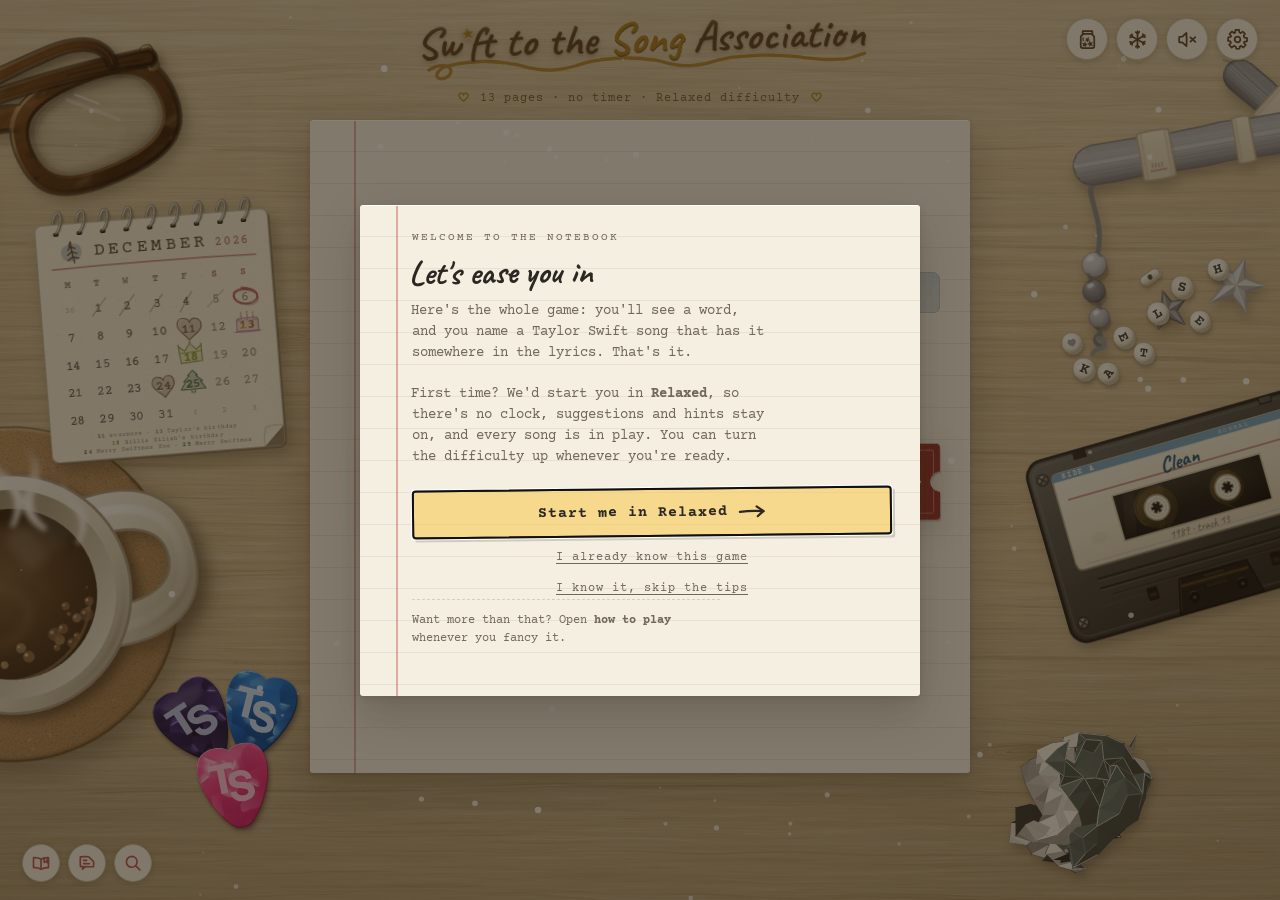
==== index.html @ 8087cd62 "Press the daily ticket's print into the card The ticket's type and rules sat on the card like text o" ====
<!DOCTYPE html>
<html lang="en">
<head>
<meta charset="UTF-8" />
<!-- Every asset below is written relative, and a panel route (/records) puts a directory in the
     address bar that those relative paths would then resolve against. Pin the base to the site
     root so `styles.css` means /styles.css whatever the bar says. This is the one place the app
     assumes it is served from a domain root rather than a project subpath, which is true:
     swiftassociation.com via CNAME, and the local preview server at its own root. -->
<base href="/" />
<script>
// Canonicalise /index.html to the bare directory URL.
if (location.pathname.endsWith('/index.html')) {
  location.replace(location.pathname.slice(0, -'index.html'.length) + location.search + location.hash);
}
// A panel deep link (swiftassociation.com/records) has no file to serve on GitHub Pages, so
// 404.html recognises the slug and bounces it here as /?/records. Put the real path back in the
// bar before anything paints; js/app.js reads it on boot and opens the panel. Runs ahead of the
// theme script below so the URL is settled before first paint either way.
(function () {
  var q = location.search;
  if (q.slice(0, 2) !== '?/') return;
  var rest = q.slice(2), amp = rest.indexOf('&');
  var slug = amp === -1 ? rest : rest.slice(0, amp);
  var extra = amp === -1 ? '' : '?' + rest.slice(amp + 1);   // ?word=, ?dev= etc. survive the bounce
  try { history.replaceState(null, '', '/' + slug + extra + location.hash); } catch (e) {}
})();
</script>
<meta name="theme-color" content="#f5efe1" />
<script>
// Set the theme before first paint so a dark-mode notebook never flashes light on load.
// Standalone (no imports): mirrors effectiveTheme() in js/app.js and the SETTINGS_KEY in
// js/config.js. Fails open to light if anything is missing or storage is unreadable.
(function () {
  try {
    var raw = localStorage.getItem("swiftSongAssociation.settings");
    var t = raw ? (JSON.parse(raw) || {}).theme : "light";
    var dark = t === "dark" ||
      (t === "system" && window.matchMedia && window.matchMedia("(prefers-color-scheme: dark)").matches);
    document.documentElement.setAttribute("data-theme", dark ? "dark" : "light");
    var m = document.querySelector('meta[name="theme-color"]');
    if (m) m.setAttribute("content", dark ? "#14110d" : "#f5efe1");
  } catch (e) { /* light is the default; nothing to do */ }
})();
</script>
<meta name="viewport" content="width=device-width, initial-scale=1.0" />
<title>Swift to the Song Association</title>
<meta name="description" content="A Taylor Swift lyric guessing game. Each round shows a word: name a song whose lyrics contain it. 13 rounds, a songwriter's notebook." />

<!-- Search engines. The canonical folds www., ?word= links and the panel routes into one page.
     WebSite is the one structured-data type that earns this site anything (the name Google
     prints above the result); an app or game type would only file "missing rating" errors. -->
<link rel="canonical" href="https://swiftassociation.com/" />
<script type="application/ld+json">
{"@context":"https://schema.org","@type":"WebSite","name":"Swift to the Song Association","alternateName":"Swift Association","url":"https://swiftassociation.com/"}
</script>

<!-- Open Graph / social preview -->
<meta property="og:type" content="website" />
<meta property="og:site_name" content="Swift to the Song Association" />
<meta property="og:title" content="Swift to the Song Association" />
<meta property="og:description" content="Every page gives you a word. Name the Taylor Swift song it's hiding in." />
<meta property="og:url" content="https://swiftassociation.com/" />
<meta property="og:image" content="https://swiftassociation.com/icons/og-image.png" />
<meta property="og:image:width" content="1200" />
<meta property="og:image:height" content="630" />
<meta property="og:image:alt" content="Swift to the Song Association, handwritten on ruled notebook paper above a friendship bracelet of thirteen beads." />
<meta name="twitter:card" content="summary_large_image" />
<meta name="twitter:title" content="Swift to the Song Association" />
<meta name="twitter:description" content="Every page gives you a word. Name the Taylor Swift song it's hiding in." />
<meta name="twitter:image" content="https://swiftassociation.com/icons/og-image.png" />

<!-- PWA -->
<link rel="manifest" href="manifest.webmanifest" />
<meta name="apple-mobile-web-app-capable" content="yes" />
<meta name="apple-mobile-web-app-status-bar-style" content="default" />
<meta name="apple-mobile-web-app-title" content="Song Assoc." />
<link rel="icon" type="image/svg+xml" href="icons/favicon.svg" />
<link rel="apple-touch-icon" href="icons/apple-touch-icon.png" />
<!-- Fonts are self-hosted and declared in styles.css (@font-face, font-display:
     swap). Preloading every face is what keeps the swap invisible: the fetch starts
     with the document instead of waiting on the stylesheet, so the real face is
     normally in hand before the first glyph paints. -->
<link rel="preload" href="fonts/caveat-latin.woff2" as="font" type="font/woff2" crossorigin />
<link rel="preload" href="fonts/courierprime-400-latin.woff2" as="font" type="font/woff2" crossorigin />
<link rel="preload" href="fonts/courierprime-700-latin.woff2" as="font" type="font/woff2" crossorigin />
<link rel="preload" href="fonts/courierprime-italic-latin.woff2" as="font" type="font/woff2" crossorigin />
  <link rel="stylesheet" href="ink.css" />
  <link rel="stylesheet" href="styles.css?v=83" />
<!-- Umami visitor counts: cookieless, no personal data. data-domains keeps local previews out of
     the numbers. app.js adds one "run" event per run started (countRun). The searcher is left
     untracked on purpose: its description promises "no tracking". -->
<script defer src="https://cloud.umami.is/script.js" data-website-id="f4138436-6dea-47c8-aae9-8ad29228a4d9" data-domains="swiftassociation.com"></script>
</head>
<body data-era="gold">
<!-- Hand-drawn wobble for the penned achievement charms. Referenced by .charm svg
     in styles.css via filter: url(#charmWobble). Small displacement only — big
     values turn 30px icons to mush. Defined once here; hidden, zero layout. -->
<svg width="0" height="0" aria-hidden="true" style="position:absolute" focusable="false">
  <!-- THE back arrow: every "go back" control draws this rather than typing ←. Its own drawing,
       not CTA_ARROW turned round: the shaft sags the other way and the head's lower stroke is
       the longer one. currentColor is safe through <use>, it inherits from the outer svg. -->
  <symbol id="back-arrow" viewBox="0 0 20 10">
    <path d="M18.7 5.3 Q11.3 5.9 2.6 5.0 M6.7 1.8 Q4.4 3.2 1.9 5.0 Q4.1 6.8 6.4 8.5" fill="none" stroke="currentColor" stroke-width="1.5" stroke-linecap="round" stroke-linejoin="round"/>
  </symbol>
  <!-- The Impostor's flag: the button's own drawing, and the same flag on the banner and the
       verdict when a fake is caught, so the call and its result wear one mark. Stroke comes
       from the outer svg (.flag-flag); the cloth carries its own faint wash. -->
  <symbol id="impostor-flag" viewBox="0 0 24 24">
    <path d="M5.6 21.6 5.1 3.1"/><path d="M5.3 4.1c3.1-1.7 5.5 1.3 8.4.1 2.1-.9 3.7-.8 5.1-.3-.4 3-.3 5.5.3 7.9-1.7-.8-3.5-.6-5.4.3-2.9 1.3-5.3-1.5-8.2.2" fill="currentColor" fill-opacity="0.18"/>
  </symbol>
  <!-- Graphite on paper for the Stats graph (statsGraphSVG): the paper's tooth knocked out of
       each pencil line, fine enough to read as grain rather than as dots. -->
  <filter id="pencilGrain" x="-2%" y="-10%" width="104%" height="120%">
    <feTurbulence type="fractalNoise" baseFrequency="1.6" numOctaves="2" seed="5" result="g"/>
    <feColorMatrix in="g" type="matrix" values="0 0 0 0 0  0 0 0 0 0  0 0 0 0 0  0 0 0 -2.4 2.05" result="m"/>
    <feComposite in="SourceGraphic" in2="m" operator="in"/>
  </filter>
  <filter id="charmWobble" x="-15%" y="-15%" width="130%" height="130%">
    <feTurbulence type="fractalNoise" baseFrequency="0.045" numOctaves="2" seed="7" result="noise"/>
    <feDisplacementMap in="SourceGraphic" in2="noise" scale="2.2" xChannelSelector="R" yChannelSelector="G"/>
  </filter>
<!-- Rubber-stamp ink for the Mastery page: the passport's stamps, the MASTERED stamps, the
     postmark, and the linocut blocks the five skill marks are printed as (js/passport.js,
     js/skillmarks.js). Speckle knocked out of the ink, then a slight warp. Three seeds so no
     two neighbouring stamps speckle alike; which one a print uses is fixed, never random. -->
  <filter id="stampInk0" x="-10%" y="-14%" width="120%" height="128%">
    <feTurbulence type="fractalNoise" baseFrequency="0.55" numOctaves="2" seed="13" result="speck"/>
    <feColorMatrix in="speck" type="matrix" values="0 0 0 0 0  0 0 0 0 0  0 0 0 0 0  0 0 0 0.9 -0.35" result="holes"/>
    <feComposite in="SourceGraphic" in2="holes" operator="out" result="patchy"/>
    <feTurbulence type="fractalNoise" baseFrequency="0.055" numOctaves="2" seed="4" result="warp"/>
    <feDisplacementMap in="patchy" in2="warp" scale="2.4"/>
  </filter>
  <filter id="stampInk1" x="-10%" y="-14%" width="120%" height="128%">
    <feTurbulence type="fractalNoise" baseFrequency="0.55" numOctaves="2" seed="31" result="speck"/>
    <feColorMatrix in="speck" type="matrix" values="0 0 0 0 0  0 0 0 0 0  0 0 0 0 0  0 0 0 0.9 -0.35" result="holes"/>
    <feComposite in="SourceGraphic" in2="holes" operator="out" result="patchy"/>
    <feTurbulence type="fractalNoise" baseFrequency="0.055" numOctaves="2" seed="9" result="warp"/>
    <feDisplacementMap in="patchy" in2="warp" scale="2.4"/>
  </filter>
  <filter id="stampInk2" x="-10%" y="-14%" width="120%" height="128%">
    <feTurbulence type="fractalNoise" baseFrequency="0.6" numOctaves="2" seed="57" result="speck"/>
    <feColorMatrix in="speck" type="matrix" values="0 0 0 0 0  0 0 0 0 0  0 0 0 0 0  0 0 0 0.95 -0.36" result="holes"/>
    <feComposite in="SourceGraphic" in2="holes" operator="out" result="patchy"/>
    <feTurbulence type="fractalNoise" baseFrequency="0.05" numOctaves="2" seed="22" result="warp"/>
    <feDisplacementMap in="patchy" in2="warp" scale="2.4"/>
  </filter>
<!-- Graphite, for the passport's stamps not yet earned (the pencil tracings in js/passport.js):
     a fine tooth knocked out of the line, and a slight hand wobble. -->
  <filter id="pencilLine" x="-10%" y="-10%" width="120%" height="120%">
    <feTurbulence type="fractalNoise" baseFrequency="1.3" numOctaves="2" seed="5" result="g"/>
    <feColorMatrix in="g" type="matrix" values="0 0 0 0 0  0 0 0 0 0  0 0 0 0 0  0 0 0 1.5 -0.5" result="holes"/>
    <feComposite in="SourceGraphic" in2="holes" operator="out" result="grain"/>
    <feTurbulence type="fractalNoise" baseFrequency="0.05" numOctaves="2" seed="3" result="w"/>
    <feDisplacementMap in="grain" in2="w" scale="1.4" xChannelSelector="R" yChannelSelector="G"/>
  </filter>
<!-- The passport stamps' lettering. The same rubber, pressed lighter: the speckle above is the
     size of a letter's stroke at the passport's scale, so it ate whole characters. Here the
     holes are finer and fewer, and the warp is half, so type stays type. -->
  <filter id="stampType" x="-10%" y="-14%" width="120%" height="128%">
    <feTurbulence type="fractalNoise" baseFrequency="1.1" numOctaves="1" seed="41" result="speck"/>
    <feColorMatrix in="speck" type="matrix" values="0 0 0 0 0  0 0 0 0 0  0 0 0 0 0  0 0 0 0.9 -0.5" result="holes"/>
    <feComposite in="SourceGraphic" in2="holes" operator="out" result="patchy"/>
    <feTurbulence type="fractalNoise" baseFrequency="0.055" numOctaves="2" seed="4" result="warp"/>
    <feDisplacementMap in="patchy" in2="warp" scale="1.1"/>
  </filter>
<!-- Two weaker pours of the same turbulence, for the album board's growing figure.
     feDisplacementMap takes no runtime parameter, so the strength has to be picked from
     a fixed set: a triangle carries the full wobble and still reads as a triangle, but a
     ten-sided figure under it stops reading as pencil and starts reading as a failed
     circle. Mid is used at seven and eight sides, Low from nine up. Neither is zero —
     a dead straight edge would drop the figure out of the same hand as the rest. -->
  <filter id="charmWobbleMid" x="-15%" y="-15%" width="130%" height="130%">
    <feTurbulence type="fractalNoise" baseFrequency="0.045" numOctaves="2" seed="7" result="noise"/>
    <feDisplacementMap in="SourceGraphic" in2="noise" scale="0.9" xChannelSelector="R" yChannelSelector="G"/>
  </filter>
  <filter id="charmWobbleLow" x="-15%" y="-15%" width="130%" height="130%">
    <feTurbulence type="fractalNoise" baseFrequency="0.045" numOctaves="2" seed="7" result="noise"/>
    <feDisplacementMap in="SourceGraphic" in2="noise" scale="0.5" xChannelSelector="R" yChannelSelector="G"/>
  </filter>
  <!-- The keepsake cards' pen: the records cup is inked through this. Half charmWobble's
       strength, because the cup's lines are drawn with a 1.4 floor for 38-50px and the
       wobble only has to take the ruler out of them, not move them. -->
  <!-- Everything OUTSIDE the records cup's bowl. The handles are drawn a little way into the
       bowl and clipped here, so each one stops exactly at the bowl's edge and tucks under its
       outline. Ending them on the edge instead left their round caps sitting on top of the
       outline as knots, with a stub poking into the gold. -->
  <clipPath id="navCupOut" clipPathUnits="userSpaceOnUse">
    <path clip-rule="evenodd" d="M-4,-4 H52 V52 H-4 Z M12.8,9.4 C12.9,17.2 15.4,24.2 21,27.3 C21.9,27.8 22.4,28.5 22.4,29.4 L22.5,33.4 C22.2,35.2 19.9,36.3 17.6,36.9 L30.4,36.7 C28.3,36.2 26,35.2 25.8,33.3 L25.8,29.3 C25.8,28.4 26.3,27.7 27.2,27.2 C32.8,24.1 35.2,17 35.3,9 Q24,8.3 12.8,9.4 Z"/>
  </clipPath>
  <filter id="navInk" x="-10%" y="-10%" width="120%" height="120%">
    <feTurbulence type="fractalNoise" baseFrequency="0.05" numOctaves="2" seed="7" result="noise"/>
    <feDisplacementMap in="SourceGraphic" in2="noise" scale="1.1" xChannelSelector="R" yChannelSelector="G"/>
  </filter>
  <!-- The at-a-glance panel's triangle wash. Coarser and stronger than charmWobble because
       it disturbs a filled silhouette rather than a pen line: a wandering edge is the whole
       point, and there is no lettering inside it to go fuzzy. Its effect is subtle at the
       15px the panel draws it at; it is there so no two of the seventeen sit identically. -->
  <filter id="themeWash" x="-40%" y="-40%" width="180%" height="180%">
    <feTurbulence type="fractalNoise" baseFrequency="0.052" numOctaves="3" seed="11" result="noise"/>
    <feDisplacementMap in="SourceGraphic" in2="noise" scale="2.4" xChannelSelector="R" yChannelSelector="G"/>
  </filter>
  <!-- A broad marker does not leave a mathematically smooth pill. This barely disturbs the
       prompt's highlighter layer, enough to soften its clipped silhouette without making the
       lettering fuzzy or letting the mark twitch between renders. -->
  <filter id="highlighterWobble" x="-8%" y="-20%" width="116%" height="140%">
    <feTurbulence type="fractalNoise" baseFrequency="0.018 0.075" numOctaves="2" seed="23" result="noise"/>
    <feDisplacementMap in="SourceGraphic" in2="noise" scale="3.2" xChannelSelector="R" yChannelSelector="G"/>
  </filter>
  <!-- The way home's postmark ink (js/postmark.js): the result stamps' speckle-and-warp with its
       own seeds, so the three stamps on the page never share a speckle. Here rather than in
       the stamps' own defs sheet, which hides with the stamps on the runs that have none. -->
  <filter id="pmInk" x="-6%" y="-14%" width="112%" height="128%">
    <feTurbulence type="fractalNoise" baseFrequency="0.6" numOctaves="2" seed="57" result="speck"/>
    <feColorMatrix in="speck" type="matrix" values="0 0 0 0 0  0 0 0 0 0  0 0 0 0 0  0 0 0 0.95 -0.36" result="holes"/>
    <feComposite in="SourceGraphic" in2="holes" operator="out" result="patchy"/>
    <feTurbulence type="fractalNoise" baseFrequency="0.05" numOctaves="2" seed="22" result="warp"/>
    <feDisplacementMap in="patchy" in2="warp" scale="2.4"/>
  </filter>
  <!-- Charcoal for the sketched start buttons (js/ctasketch.js). The lines wobble a touch and lose
       ink in streaks that run ALONG the stroke, so there is one filter for the strokes running
       across and one for those running down; the words get a finer, lighter grain of the same. -->
  <filter id="ctaSkH" x="-8%" y="-40%" width="116%" height="180%">
    <feTurbulence type="fractalNoise" baseFrequency="0.05" numOctaves="2" seed="4" result="w"/>
    <feDisplacementMap in="SourceGraphic" in2="w" scale="1.15" xChannelSelector="R" yChannelSelector="G" result="d"/>
    <feTurbulence type="fractalNoise" baseFrequency="0.06 1.4" numOctaves="2" seed="9" result="g"/>
    <feColorMatrix in="g" type="matrix" values="0 0 0 0 0  0 0 0 0 0  0 0 0 0 0  4 0 0 0 -.95" result="gm"/>
    <feComposite in="d" in2="gm" operator="in"/>
  </filter>
  <filter id="ctaSkV" x="-40%" y="-8%" width="180%" height="116%">
    <feTurbulence type="fractalNoise" baseFrequency="0.05" numOctaves="2" seed="11" result="w"/>
    <feDisplacementMap in="SourceGraphic" in2="w" scale="1.15" xChannelSelector="R" yChannelSelector="G" result="d"/>
    <feTurbulence type="fractalNoise" baseFrequency="1.4 0.06" numOctaves="2" seed="16" result="g"/>
    <feColorMatrix in="g" type="matrix" values="0 0 0 0 0  0 0 0 0 0  0 0 0 0 0  4 0 0 0 -.95" result="gm"/>
    <feComposite in="d" in2="gm" operator="in"/>
  </filter>
  <filter id="ctaSkText" x="-4%" y="-20%" width="108%" height="140%">
    <feTurbulence type="fractalNoise" baseFrequency="0.09 1.5" numOctaves="2" seed="21" result="g"/>
    <feColorMatrix in="g" type="matrix" values="0 0 0 0 0  0 0 0 0 0  0 0 0 0 0  4 0 0 0 -.62" result="gm"/>
    <feComposite in="SourceGraphic" in2="gm" operator="in"/>
  </filter>
  <!-- The reward board's two materials (js/rewardboard.js). rwKiss draws a sticker's kiss-cut:
       a hairline ring a few pixels outside the shape, and a ghost of the shape on the backing.
       rwDeckle tears the edge of the rank II title card. -->
  <filter id="rwKiss" x="-25%" y="-25%" width="150%" height="150%">
    <feMorphology in="SourceAlpha" operator="dilate" radius="4.2" result="o"/>
    <feMorphology in="SourceAlpha" operator="dilate" radius="3" result="i"/>
    <feComposite in="o" in2="i" operator="out" result="ring"/>
    <feFlood flood-color="#7d7466" result="c"/><feComposite in="c" in2="ring" operator="in" result="cut"/>
    <feFlood flood-color="#7d7466" flood-opacity="0.12" result="c2"/><feComposite in="c2" in2="SourceAlpha" operator="in" result="ghost"/>
    <feMerge><feMergeNode in="ghost"/><feMergeNode in="cut"/></feMerge>
  </filter>
  <filter id="rwDeckle" x="-4%" y="-6%" width="108%" height="112%">
    <feTurbulence type="fractalNoise" baseFrequency="0.22" numOctaves="2" seed="4" result="n"/>
    <feDisplacementMap in="SourceGraphic" in2="n" scale="4.5" xChannelSelector="R" yChannelSelector="G"/>
  </filter>
  <!-- Brushed nickel for the guest shelf's hardware: the split ring every pass hangs from
       and the crimp at the foot of its strap. The hard stop mid-gradient is the specular
       band that makes it read as turned metal rather than a grey outline. -->
  <linearGradient id="guestMetal" x1="0" y1="0" x2="0" y2="1">
    <stop offset="0" stop-color="#f4f1e8"/>
    <stop offset="0.42" stop-color="#bdb6a6"/>
    <stop offset="0.52" stop-color="#8d8779"/>
    <stop offset="1" stop-color="#ddd8cb"/>
  </linearGradient>
  <!-- The sticker die cut (see js/stickers.js and scripts/stickers/STICKERS.md). One filter,
       not fifteen hand-drawn outlines: it dilates the artwork's own alpha, hardens the soft
       edge back to a clean line, floods it cream and drops it behind, so every sticker gets
       the same vinyl border and the same lift whatever its shape. It is also what stops the
       dark stickers (the hat, the matchbook, the queen) dissolving on dark paper. Applied via
       .sticker svg in styles.css, which must stay overflow: visible or the border is clipped. -->
  <filter id="stickCut" x="-30%" y="-30%" width="160%" height="160%" color-interpolation-filters="sRGB">
    <feMorphology in="SourceAlpha" operator="dilate" radius="2.6" result="fat"/>
    <feGaussianBlur in="fat" stdDeviation="1.5" result="soft"/>
    <feComponentTransfer in="soft" result="mask">
      <feFuncA type="linear" slope="16" intercept="-4.6"/>
    </feComponentTransfer>
    <feFlood flood-color="#fbf6e9" result="paper"/>
    <feComposite in="paper" in2="mask" operator="in" result="cut"/>
    <feDropShadow in="cut" dx="0.7" dy="1.6" stdDeviation="1.2" flood-color="#2b2722" flood-opacity="0.3" result="lift"/>
    <feMerge><feMergeNode in="lift"/><feMergeNode in="SourceGraphic"/></feMerge>
  </filter>
  <!-- The locked sticker: the same die cut, but the artwork itself flattened to one solid
       black shape. The silhouettes are the puzzle, so this gives away the outline and nothing
       else. Done as a filter rather than by overriding fills in CSS because the artwork sets
       fill and opacity as presentation attributes on nearly every path, and half of them are
       fill="none" detail lines: forcing colour per element blobs those open curves shut. This
       reads the RENDERED alpha instead, so what goes black is exactly what was drawn. The
       slope on the alpha ramp pulls the deliberately faint parts (the UFO's beam steps, the
       0.3-opacity seams) up to solid while leaving a short edge ramp for antialiasing. -->
  <filter id="stickCutLocked" x="-30%" y="-30%" width="160%" height="160%" color-interpolation-filters="sRGB">
    <feMorphology in="SourceAlpha" operator="dilate" radius="2.6" result="fat"/>
    <feGaussianBlur in="fat" stdDeviation="1.5" result="soft"/>
    <feComponentTransfer in="soft" result="mask">
      <feFuncA type="linear" slope="16" intercept="-4.6"/>
    </feComponentTransfer>
    <feFlood flood-color="#fbf6e9" result="paper"/>
    <feComposite in="paper" in2="mask" operator="in" result="cut"/>
    <feDropShadow in="cut" dx="0.7" dy="1.6" stdDeviation="1.2" flood-color="#2b2722" flood-opacity="0.3" result="lift"/>
    <feComponentTransfer in="SourceAlpha" result="hard">
      <feFuncA type="linear" slope="6"/>
    </feComponentTransfer>
    <feFlood flood-color="#221e19" result="ink"/>
    <feComposite in="ink" in2="hard" operator="in" result="sil"/>
    <feMerge><feMergeNode in="lift"/><feMergeNode in="sil"/></feMerge>
  </filter>
</svg>
<!-- PAGE MARKS — the doodle beside each page's handwritten title, drawn once here and
     <use>d per screen. Same pen as the achievement charms (see .page-mark in styles.css,
     which carries the wobble filter, the stroke and the highlighter swipe).
     All landscape, 36x24. Where a page's object isn't naturally wide it repeats — two
     medals, two notes, two passes, two pressings — or it trails: Mastery's sparks and
     Ruthless's speed lines. That is not padding to fill the box; a round object stretched
     to 3:2 just reads as a squashed round object, which is why every earlier attempt at a
     wide stopwatch or a wide rosette was thrown away.
     Carry NO stroke or fill attributes here. <use> renders into a shadow tree that CSS
     selectors cannot reach, so these paths are styled purely by inheritance from the
     .page-mark svg rule. An attribute set here would win against that and freeze the
     colour. -->
<svg width="0" height="0" aria-hidden="true" style="position:absolute" focusable="false">
  <!-- a five-bar gate -->
  <symbol id="mark-stats" viewBox="0 0 36 24">
    <path d="M6 6.4 C6.3 11 6.2 15 5.8 19"/>
    <path d="M13 6 C13.3 10.5 13.2 15 12.8 18.6"/>
    <path d="M20 6.4 C20.3 11 20.2 15 19.8 19.1"/>
    <path d="M27 6.1 C27.3 10.6 27.2 15 26.8 18.7"/>
    <path d="M3.4 19 C10 16.2 22.4 10.4 30.6 6"/>
  </symbol>
  <!-- two medals, the second smaller and hung lower: a pair, not a copy -->
  <symbol id="mark-records" viewBox="0 0 36 24">
    <path d="M11 4.6 C14.1 4.7 16.2 6.9 16.1 9.8 C16 12.7 13.9 14.8 11 14.7 C8.1 14.6 6 12.4 6.1 9.6 C6.2 6.9 8.3 4.7 11.4 4.6"/>
    <path d="M8.9 14.4 C8.4 16.9 8 19 7.6 21.2 C8.6 20.4 9.4 20 10.3 19.7"/>
    <path d="M13.1 14.3 C13.6 16.8 14 18.9 14.4 21.1 C13.4 20.3 12.6 19.9 11.7 19.6"/>
    <path d="M25 6.8 C27.6 6.9 29.3 8.7 29.2 11.1 C29.1 13.5 27.4 15.2 25 15.1 C22.6 15 20.9 13.2 21 10.9 C21.1 8.6 22.8 6.8 25.3 6.8"/>
    <path d="M23.3 14.9 C22.9 17 22.6 18.7 22.3 20.5 C23.1 19.8 23.7 19.5 24.5 19.2"/>
    <path d="M26.7 14.8 C27.1 16.9 27.4 18.6 27.7 20.4 C26.9 19.7 26.3 19.4 25.5 19.1"/>
  </symbol>
  <!-- a bracelet strand with a charm hanging off it. the strand's dip is doing real
       work: shallow it out and the whole thing reads as a moustache -->
  <symbol id="mark-achievements" viewBox="0 0 36 24">
    <path d="M2.6 6.4 C8.4 15.4 27.6 15.4 33.4 6.4"/>
    <path d="M9.6 11 C10.6 11.1 11.3 11.9 11.2 12.8 C11.1 13.7 10.3 14.3 9.4 14.2 C8.5 14.1 7.9 13.3 8 12.4"/>
    <path d="M26.4 11 C27.4 11.1 28.1 11.9 28 12.8 C27.9 13.7 27.1 14.3 26.2 14.2 C25.3 14.1 24.7 13.3 24.8 12.4"/>
    <path d="M18 22 C15.8 20 13.7 18.4 13.7 16.4 C13.7 15 14.7 14.2 15.8 14.3 C16.6 14.4 17.4 14.9 18 15.8 C18.6 14.9 19.4 14.4 20.2 14.3 C21.3 14.2 22.3 15 22.3 16.4 C22.3 18.4 20.2 20 18 22 Z"/>
  </symbol>
  <!-- one earned star with two sparks trailing it -->
  <symbol id="mark-mastery" viewBox="0 0 36 24">
    <path d="M26.6 3.8 L28.9 9.2 L34.6 9.6 L30.2 13.4 L31.6 19 L26.6 15.9 L21.6 19.1 L23 13.4 L18.6 9.6 L24.3 9.2 L27.1 4.4"/>
    <path d="M13.8 10.6 C14.3 13.2 14.6 13.5 17.2 14 C14.6 14.5 14.3 14.8 13.8 17.4 C13.3 14.8 13 14.5 10.4 14 C13 13.5 13.3 13.2 13.8 10.6 Z"/>
    <path d="M5.6 15 C6 16.9 6.2 17.1 8.1 17.5 C6.2 17.9 6 18.1 5.6 20 C5.2 18.1 5 17.9 3.1 17.5 C5 17.1 5.2 16.9 5.6 15 Z"/>
  </symbol>
  <!-- two folded dare-notes, the second behind and higher -->
  <symbol id="mark-challenges" viewBox="0 0 36 24">
    <path d="M3.4 6.6 C6.2 6.2 9.8 6.3 11.8 6.5 L14.8 9.6 C15 12.4 14.9 16.1 14.6 18.7 C10.8 19.1 6.2 19 3.6 18.6 C3.2 15.1 3.2 10.1 3.4 6.6 Z"/>
    <path d="M11.8 6.5 C11.7 8 11.8 9 11.9 9.7 C12.7 9.8 13.9 9.7 14.8 9.6"/>
    <path d="M5.8 12.8 C7.8 12.6 10.4 12.7 12.4 12.8"/>
    <path d="M5.8 15.4 C7.4 15.2 9.4 15.2 10.9 15.3"/>
    <path d="M20.6 4.6 C23.4 4.2 27 4.3 29 4.5 L32 7.6 C32.2 10.4 32.1 14.1 31.8 16.7 C28 17.1 23.4 17 20.8 16.6 C20.4 13.1 20.4 8.1 20.6 4.6 Z"/>
    <path d="M29 4.5 C28.9 6 29 7 29.1 7.7 C29.9 7.8 31.1 7.7 32 7.6"/>
    <path d="M23 11.2 C25 11 27.6 11.1 29.6 11.2"/>
  </symbol>
  <!-- two pressings, side by side. NOT one disc with an arc peeking from behind it:
       that reads as an eye, unmistakably, which is how the first version died -->
  <symbol id="mark-bonus" viewBox="0 0 36 24">
    <path d="M11 4.6 C14.9 4.7 18.1 8 18 11.9 C17.9 15.8 14.7 18.9 10.8 18.8 C6.9 18.7 3.8 15.4 3.9 11.5 C4 7.6 7.2 4.5 11.4 4.6"/>
    <path d="M11 9.4 C12.2 9.4 13.1 10.4 13 11.6 C12.9 12.7 12 13.4 10.9 13.3 C9.8 13.2 9.1 12.3 9.2 11.2"/>
    <path d="M25.4 8 C28.9 8.1 31.7 11 31.6 14.4 C31.5 17.8 28.6 20.5 25.2 20.4 C21.8 20.3 19.1 17.4 19.2 14 C19.3 10.6 22.2 7.9 25.8 8"/>
    <path d="M25.4 12.6 C26.4 12.6 27.1 13.4 27 14.3 C26.9 15.2 26.2 15.8 25.3 15.7"/>
  </symbol>
  <!-- the sleeve with a whole record standing out of it. both shapes stay complete for
       the same reason as the pressings above: a part-shape resolves into a point, and
       the point reads as a pencil -->
  <symbol id="mark-album" viewBox="0 0 36 24">
    <path d="M3.6 5.4 C8.4 5 14.4 5.1 18.2 5.5 C18.6 9.7 18.5 15 18.1 19.1 C13.8 19.5 8.2 19.4 3.8 19 C3.4 15 3.4 9.4 3.6 5.4 Z"/>
    <path d="M6.8 5.3 C6.6 9.7 6.6 14.7 6.8 19.2"/>
    <path d="M24.6 5.2 C29.1 5.3 32.7 9 32.6 13.4 C32.5 17.8 28.8 21.3 24.4 21.2 C20 21.1 16.5 17.4 16.6 13 C16.7 8.7 20.3 5.2 24.9 5.2"/>
    <path d="M24.6 11.2 C25.8 11.2 26.7 12.2 26.6 13.4 C26.5 14.5 25.6 15.2 24.5 15.1"/>
  </symbol>
  <!-- a stopwatch with the clock chasing it. two stopwatches was tried and says nothing:
       the eye asks why there are two and gets no answer. speed lines answer -->
  <symbol id="mark-ruthless" viewBox="0 0 36 24">
    <path d="M25 7.4 C28.7 7.5 31.6 10.5 31.5 14.2 C31.4 17.8 28.4 20.7 24.8 20.6 C21.2 20.5 18.3 17.5 18.4 13.9 C18.5 10.3 21.5 7.4 25.3 7.4"/>
    <path d="M23.1 4.6 C24.4 4.4 25.7 4.4 27 4.6"/>
    <path d="M25 4.7 C25.1 5.7 25.1 6.6 25 7.5"/>
    <path d="M25 14 C25 12.5 25 11.4 25 10.4"/>
    <path d="M25 14 C26.2 14.8 27.1 15.4 27.9 15.9"/>
    <path d="M3 9.6 C6.4 9.4 10.6 9.4 14 9.6"/>
    <path d="M5 14 C8 13.8 11.6 13.8 14.6 14"/>
    <path d="M7 18.4 C9.6 18.2 12.6 18.2 15.2 18.4"/>
  </symbol>
  <!-- a rail with two passes hanging off it: the shelf, literally -->
  <symbol id="mark-guests" viewBox="0 0 36 24">
    <path d="M2.6 4.8 C12.4 4.2 24.6 4.2 33.4 4.8"/>
    <path d="M8.6 5.2 C9.4 7 10.2 8.4 11 9.4 C11.9 8.3 12.7 6.9 13.4 5.1"/>
    <path d="M7.4 9.6 C9.4 9.4 12.6 9.4 14.6 9.6 C14.9 12.6 14.8 16 14.6 18.5 C12.6 18.7 9.4 18.7 7.4 18.5 C7.1 16 7.1 12.5 7.4 9.6 Z"/>
    <path d="M22 5.2 C22.8 6.8 23.5 8 24.2 8.8 C25 7.9 25.7 6.7 26.3 5.1"/>
    <path d="M20.8 9 C22.7 8.8 25.7 8.8 27.6 9 C27.9 11.6 27.8 14.6 27.6 16.8 C25.7 17 22.7 17 20.8 16.8 C20.5 14.6 20.5 11.4 20.8 9 Z"/>
  </symbol>
  <!-- a fingerpost: one leaning post with two arms, the upper pointing back and the lower
       pointing on. It is the only post in the set, so it can't be mistaken for the folded
       notes or the pressings, and its two arms are a picture of the card's own paging.
       A question mark was tried first and read as a help-desk icon, not as stationery. -->
  <symbol id="mark-howto" viewBox="0 0 36 24">
    <path d="M18.6 3.4 C18.2 9.4 17.9 15.4 17.4 21.4"/>
    <path d="M18.4 6.4 C22 6.1 26.6 6 30 6.2 C30.9 7.3 31.7 8.2 32.6 9.1 C31.6 10 30.8 10.9 30 11.9 C26.6 12.1 22 12 18.2 11.7"/>
    <path d="M18.1 14 C14.6 13.8 10.2 13.7 6.9 13.9 C6 15 5.2 15.9 4.3 16.8 C5.3 17.7 6.1 18.6 6.9 19.6 C10.2 19.8 14.6 19.7 17.7 19.4"/>
    <path d="M15.6 22 C17.6 21.6 19.4 21.6 21.2 21.9"/>
  </symbol>
  <!-- a dictionary lying open with a ribbon marker down the gutter, and two ruled column
       blocks of "entries" either side. The columns are what separate it from the songbook's
       open book: a glossary is a book you look INTO rather than read, and columns say that
       faster than any object could. Uneven line lengths on purpose. -->
  <symbol id="mark-glossary" viewBox="0 0 36 24">
    <path d="M18 7.2 C14.8 5.4 9.8 4.7 4.2 5 C4 9 4 14.2 4.2 18.4 C9.8 18.1 14.8 18.8 18 20.6 C21.2 18.8 26.2 18.1 31.8 18.4 C32 14.2 32 9 31.8 5 C26.2 4.7 21.2 5.4 18 7.2 Z"/>
    <path d="M18 7.2 C18.1 11.6 18.1 16.2 18 20.6"/>
    <path d="M7.4 9.2 C9 9.2 10.8 9.4 12 9.7"/>
    <path d="M7.4 12.2 C9.8 12.2 12.4 12.5 14.2 12.9"/>
    <path d="M7.4 15.2 C8.8 15.2 10.2 15.3 11.2 15.5"/>
    <path d="M22.8 9.7 C24.2 9.4 26.2 9.2 27.8 9.2"/>
    <path d="M21.6 12.9 C23.6 12.5 26.2 12.2 28.6 12.2"/>
    <path d="M23.8 15.5 C25 15.3 26.6 15.2 28 15.2"/>
    <path d="M18 20.4 C18.6 21.5 18.9 22.3 19 23.2 C19.6 22.6 20.1 22.2 20.7 21.9"/>
  </symbol>
  <!-- an open book, finally at the proportions a book actually has -->
  <symbol id="mark-songbook" viewBox="0 0 36 24">
    <path d="M18 8.2 C14.6 6.2 9.4 5.4 3.6 5.7 C3.4 9.8 3.4 14.6 3.6 18.6 C9.4 18.3 14.6 19.1 18 21 C21.4 19.1 26.6 18.3 32.4 18.6 C32.6 14.6 32.6 9.8 32.4 5.7 C26.6 5.4 21.4 6.2 18 8.2 Z"/>
    <path d="M18 8.2 C18.1 12.4 18.1 16.8 18 21"/>
    <path d="M7 10 C9.4 10 11.8 10.4 13.6 11.1"/>
    <path d="M22.4 11.1 C24.2 10.4 26.6 10 29 10"/>
    <path d="M7 13.6 C9.4 13.6 11.8 14 13.6 14.6"/>
  </symbol>
  <!-- one headstone with a sprig growing beside it. The pair rule is kept the way Mastery keeps
       it, by trailing rather than repeating: a second stone would have made this a cemetery, and
       the page is about individual decisions. The sprig is the half that matters — the notebook
       is still being written, and one of these graves (Adaptive's) left its mechanic behind.
       Deliberately NOT in PAGE_MARK_KINDS: see js/config.js. -->
  <symbol id="mark-graveyard" viewBox="0 0 36 24">
    <path d="M8 21 C7.6 15.8 7.7 10 8.6 7.4 C10 4.8 14.8 4.8 16.2 7.4 C17.1 10 17.2 15.8 16.8 21"/>
    <path d="M10.4 11.4 C12 11.3 13.8 11.3 14.4 11.4"/>
    <path d="M10.8 14.2 C12.1 14.1 13.5 14.1 14.1 14.2"/>
    <path d="M11.2 17 C12.2 16.9 13.2 16.9 13.7 17"/>
    <path d="M25.6 21 C25.2 18 25.4 15.2 26.1 13.2"/>
    <path d="M25.9 17.6 C24.4 16.8 23.4 15.5 23 14 C24.7 14 25.9 14.9 26.5 16.2"/>
    <path d="M26.1 15.8 C26.9 14.3 28.2 13.2 29.7 12.8 C29.7 14.5 28.8 16 27.4 16.9"/>
    <path d="M3.4 21.4 C9.6 21 16.6 21 21 21.2"/>
    <path d="M22.6 21.3 C27 21 31.8 21 34.4 21.3"/>
  </symbol>
  <!-- a signature with the nib that wrote it lifted off the end: the page that signs the
       notebook. Two objects, the pair rule kept the plain way. The scrawl is loops and a
       tail rather than letters, so it can never be read as anybody's actual name.
       Deliberately NOT in PAGE_MARK_KINDS, for the graveyard's reason: see js/config.js. -->
  <symbol id="mark-credits" viewBox="0 0 36 24">
    <path d="M3 16.6 C4.6 12 6.4 9.4 7.6 10.2 C8.8 11 7 15.6 8.4 15.8 C9.8 16 11 11.8 12.4 12.4 C13.6 12.9 12.6 15.8 13.8 16 C15 16.2 16.4 14 17.6 13.8"/>
    <path d="M3.4 19.6 C8.6 19.2 14.2 19.2 19 19.5"/>
    <g transform="translate(-2 -3) rotate(30 27 21)">
      <path d="M27 21 C25.4 18.2 23.8 15.6 23.4 12.8 C23.2 11.2 24 9.8 24.9 9.2 L29.1 9.3 C30 9.9 30.8 11.3 30.6 12.9 C30.3 15.7 28.6 18.3 27 21 Z"/>
      <path d="M27 20.8 C27 19 27.1 17.2 27 15.6"/>
      <path d="M25.1 9.2 C25 7.8 25.2 6.2 25.4 4.6"/>
      <path d="M28.9 9.3 C28.9 7.8 28.7 6.3 28.5 4.8"/>
    </g>
  </symbol>
  <!-- the keepsakes jar of paper stars (the desk button's drawing), with one star tumbling
       out of it so the mark has something to trail. The loose stars are larger than the one
       inside on purpose: outlined at 39px, a star the jar's size is just a knot. -->
  <!-- two cogs meshing, the big one the desk's settings gear and a smaller one turning it.
       Different tooth counts and sizes, so they read as a pair and never as a mirrored copy. -->
  <symbol id="mark-settings" viewBox="0 0 36 24">
    <path d="M18.7 12.1 L21.1 12.5 L20.9 15.1 L18.4 15.4 L17.9 16.5 L19.2 18.0 L17.5 20.2 L15.8 18.7 L14.5 19.7 L14.6 21.8 L12.4 22.4 L11.5 20.2 L10.4 19.5 L8.5 20.9 L6.8 19.6 L7.4 17.9 L6.8 16.9 L5.0 16.9 L3.7 14.7 L5.9 13.5 L5.9 12.4 L3.9 10.8 L5.3 8.9 L7.3 9.2 L7.9 8.3 L7.2 6.1 L9.9 5.2 L11.1 7.2 L12.4 7.1 L13.4 4.6 L15.6 5.1 L15.6 7.5 L16.6 8.3 L19.0 7.4 L20.0 9.5 L18.3 11.2 Z"/>
    <path d="M12.4 10.8 C14.0 10.8 15.0 12.0 15.0 13.5 C14.9 14.8 13.8 16.0 12.3 16.0 C11.0 15.9 9.8 14.8 9.8 13.4 C9.9 12.0 11.0 10.8 12.7 10.9"/>
    <path d="M30.8 8.7 L32.4 9.2 L31.6 11.4 L29.9 11.2 L29.3 12.0 L29.5 13.6 L27.9 14.5 L26.7 13.3 L25.8 13.2 L24.6 14.7 L22.6 13.8 L23.3 12.1 L22.5 11.1 L20.7 11.5 L20.6 9.3 L22.0 8.6 L22.1 7.5 L21.4 6.4 L22.5 4.6 L23.9 5.1 L24.9 4.8 L25.1 3.1 L27.5 3.0 L27.8 4.7 L28.6 5.3 L30.1 4.8 L31.2 6.2 L30.3 7.5 Z"/>
    <path d="M26.3 7.4 C27.4 7.4 27.9 8.1 27.9 9.1 C27.8 9.9 27.2 10.6 26.2 10.6 C25.4 10.5 24.7 9.9 24.7 9.0 C24.8 8.1 25.4 7.4 26.6 7.5"/>
  </symbol>
  <symbol id="mark-keepsakes" viewBox="0 0 36 24">
    <path d="M6.6 3.6 C10 3.3 14 3.3 17.4 3.5 L17.5 6 C14 6.2 10 6.2 6.5 6.1 Z"/>
    <path d="M7.4 6.1 C7.2 7.2 5.2 7.6 5 9.4 L4.9 18.6 C4.9 20 5.7 20.7 7 20.7 L16.9 20.6 C18.2 20.6 19 19.9 19 18.5 L18.9 9.3 C18.7 7.5 16.8 7.2 16.6 6.1"/>
    <path d="M7.4 10 C7.3 11 7.3 12 7.4 13"/>
    <path d="M11.2 12.2 L12.5 13.8 L14.4 13.5 L13.4 15.3 L14.5 17.2 L12.3 16.7 L10.8 18.1 L10.5 16.0 L8.9 15.1 L10.8 14.2 Z"/>
    <path d="M28.9 3.9 L29.6 7.6 L33.3 8.9 L29.7 10.7 L29.7 14.3 L27.1 12.0 L23.8 13.0 L25.1 9.8 L22.8 6.5 L26.5 6.9 Z"/>
    <path d="M30.6 17.1 L31.9 18.3 L33.4 17.7 L32.7 19.3 L33.7 20.6 L32.1 20.5 L31.1 21.7 L30.8 20.2 L29.2 19.7 L30.6 18.8 Z"/>
  </symbol>
</svg>
<!-- THEME MARKS — one per charm theme, used twice on the charm page: in the at-a-glance
     panel's rows, and again on the section heading of the theme each row points at. Same pen as the
     page marks above and styled the same way, by inheritance only: carry NO stroke or fill
     attributes here, because <use> renders into a shadow tree ordinary selectors cannot
     reach and an attribute set here would freeze the colour.

     Squarer than the page marks (24x24, not 36x24) because these sit in a 15px row rather
     than beside a title, and drawn to survive that reduction: no motif leans on an internal
     detail, and none of them is a triangle, which would fight the wash behind it. The
     headings render them barely larger, so anything that needs 21px to read is too fine.

     Several come from the systems themselves rather than from stock iconography — a wax
     seal for Challenges, two levers for Custom, a stopwatch for the clock modes — which is
     the difference between a mark that means something here and a mark that could sit on
     any page anywhere. -->
<svg width="0" height="0" aria-hidden="true" style="position:absolute" focusable="false">
  <!-- the wash the marks sit on: a wedge-round triangle laid with a chisel tip. Corners are
       heavily rounded and the sides wander, because a marker cannot make a point and a hand
       cannot draw a straight 15px edge. Filled from CSS, never here. -->
  <symbol id="theme-tri" viewBox="0 0 24 21">
    <path d="M14.1 4.2 C16.6 8.0 19.3 12.4 21.2 15.9 C22.6 18.4 21.4 20.2 18.6 20.3 C14.2 20.6 9.4 20.5 5.2 20.1 C2.4 19.8 1.3 18.0 2.9 15.6 C5.1 12.2 8.0 7.7 10.2 4.1 C11.4 2.2 13.0 2.4 14.1 4.2 Z"/>
  </symbol>

  <!-- a pencil, for the charms every run can earn -->
  <symbol id="theme-core" viewBox="0 0 24 24">
    <path d="M5.4 18.8 L7.5 13.7 L16.5 4.8 C17.2 4.2 18.1 4.3 18.8 5 L19.4 5.7 C20 6.4 20 7.3 19.3 7.9 L10.3 16.8 Z"/>
    <path d="M7.5 13.7 C8.9 14.2 9.9 15.2 10.3 16.8"/>
  </symbol>
  <!-- one confident tick, nothing else: a clean page needs no ornament -->
  <symbol id="theme-perfect" viewBox="0 0 24 24">
    <path d="M4.2 12.4 C6.6 13.9 8.6 16.1 10.1 19 C12.5 12.4 15.9 7.2 20.2 4.1"/>
  </symbol>
  <!-- a stopwatch, crown and all. a plain clock face reads as "the time", not "the timer" -->
  <symbol id="theme-clock" viewBox="0 0 24 24">
    <path d="M12 6.6 C15.9 6.6 19 9.8 19 13.7 C19 17.6 15.9 20.7 12 20.7 C8.1 20.7 5 17.6 5 13.7 C5 9.9 8 6.7 11.8 6.6"/>
    <path d="M10.2 3.4 H13.8"/>
    <path d="M12 3.6 V6.6"/>
    <path d="M12 9.6 V13.7 L15.2 11.4"/>
  </symbol>
  <!-- two written lines with a stroke drawn back through them -->
  <symbol id="theme-misfires" viewBox="0 0 24 24">
    <path d="M4.6 8.6 C9.4 8.2 15 8.3 19.4 8.7"/>
    <path d="M4.8 13.4 C8.6 13 12.4 13.1 15.6 13.5"/>
    <path d="M3.2 17.2 C8.4 11.4 14.8 7.2 20.8 4.6"/>
  </symbol>
  <!-- a switchback climbing to a summit flag -->
  <symbol id="theme-longhaul" viewBox="0 0 24 24">
    <path d="M6.4 20.6 C10.6 17.6 6.6 14 10.6 10.8 C14 8 11.8 5.6 14.6 3.8"/>
    <path d="M14.6 3.8 C16.4 4.2 17.8 4.9 19 6 C17.6 6.9 16.2 7.4 14.7 7.5"/>
  </symbol>
  <!-- a desk calendar on its rings -->
  <symbol id="theme-daily" viewBox="0 0 24 24">
    <path d="M5 7.4 C10.4 6.9 15.6 6.9 19.2 7.3 C19.5 11.6 19.5 15.6 19.1 19.4 C14.6 19.8 9.4 19.8 4.9 19.4 C4.6 15.6 4.6 11.5 5 7.4 Z"/>
    <path d="M4.9 11.2 C10.2 10.8 15.4 10.8 19.3 11.1"/>
    <path d="M9 4.6 V8"/>
    <path d="M15 4.6 V8"/>
  </symbol>
  <symbol id="theme-infinite" viewBox="0 0 24 24">
    <path d="M12 12 C10 9.4 8.5 7.6 6.5 7.6 C0.5 7.6 0.5 16.4 6.5 16.4 C8.5 16.4 10 14.6 12 12 C14 9.4 15.5 7.6 17.5 7.6 C23.5 7.6 23.5 16.4 17.5 16.4 C15.5 16.4 14 14.6 12 12 Z"/>
  </symbol>
  <!-- a quill: the mode is about writing the line, not naming the record -->
  <symbol id="theme-lyricist" viewBox="0 0 24 24">
    <path d="M19.4 4 C13.4 4.6 8.6 8.4 6.8 14.8 C9.3 13.1 11.5 12.7 13.7 13 C16.8 11.2 19 8 19.4 4 Z"/>
    <path d="M6.8 14.8 L4.2 20.4"/>
    <path d="M9.4 13.6 C11.4 11.2 13.8 9.2 16.4 7.8"/>
  </symbol>
  <!-- an LP with a sheen. the small centre hole is what separates it from Bonus's fan -->
  <symbol id="theme-albumFocus" viewBox="0 0 24 24">
    <path d="M12 4.2 C16.3 4.2 19.8 7.7 19.8 12 C19.8 16.3 16.3 19.8 12 19.8 C7.7 19.8 4.2 16.3 4.2 12 C4.2 7.8 7.6 4.3 11.8 4.2"/>
    <path d="M12 10.2 C13 10.2 13.8 11 13.8 12 C13.8 13 13 13.8 12 13.8 C11 13.8 10.2 13 10.2 12"/>
    <path d="M7.4 8 C8.6 6.6 10.2 5.8 12 5.7"/>
  </symbol>
  <!-- two levers at different settings: the mode IS a rack of levers -->
  <symbol id="theme-custom" viewBox="0 0 24 24">
    <path d="M8.2 4.4 C8.4 9.6 8.4 14.8 8.2 19.6"/>
    <path d="M15.8 4.4 C16 9.6 16 14.8 15.8 19.6"/>
    <path d="M8.2 7 C9.6 7 10.7 8.1 10.7 9.4 C10.7 10.8 9.6 11.9 8.2 11.9 C6.9 11.9 5.8 10.8 5.8 9.4 C5.8 8.1 6.8 7 8.1 7"/>
    <path d="M15.8 12.6 C17.1 12.6 18.2 13.7 18.2 15 C18.2 16.4 17.1 17.5 15.8 17.5 C14.4 17.5 13.3 16.4 13.3 15 C13.3 13.7 14.3 12.6 15.7 12.6"/>
  </symbol>
  <!-- someone else's sleeve leaning against yours on the shelf -->
  <symbol id="theme-guests" viewBox="0 0 24 24">
    <path d="M5 19.4 C4.7 15.2 4.7 10.8 5 6.8 C7.2 6.5 9.4 6.5 11.4 6.8 C11.7 10.9 11.7 15.3 11.4 19.4 Z"/>
    <path d="M13 19.4 C13.4 15.4 14 11.2 14.8 7.4 C16.8 7.6 18.7 8 20.4 8.6 C19.8 12.4 19.4 16 19.2 19.4 Z"/>
  </symbol>
  <!-- a deco sunray fan, the shelf's own label furniture -->
  <symbol id="theme-bonus" viewBox="0 0 24 24">
    <path d="M4.4 18.6 C4.4 14 8 10.3 12.2 10.3 C16.4 10.3 19.9 14 19.9 18.6 Z"/>
    <path d="M12.2 10.3 V18.6"/>
    <path d="M7.6 12.9 L9.9 18.6"/>
    <path d="M16.8 12.9 L14.5 18.6"/>
    <path d="M12.2 10.3 C12 8.4 12.4 6.6 13.4 5"/>
  </symbol>
  <!-- a pen nib. NOT a stopwatch: Against the clock already owns that silhouette, and two
       timed themes wearing one watch between them would be the least useful pair of marks on
       the page. The nib is what the mode looks like from the outside — a song writing itself
       out a word at a time -->
  <symbol id="theme-ruthless" viewBox="0 0 24 24">
    <path d="M12 3.6 L17.4 12.4 L12 20.4 L6.6 12.4 Z"/>
    <path d="M12 11.4 V19.2"/>
    <path d="M10.4 9.4 C10.4 8.5 11.1 7.8 12 7.8 C12.9 7.8 13.6 8.5 13.6 9.4 C13.6 10.3 12.9 11 12 11 C11.1 11 10.4 10.3 10.4 9.4 Z"/>
  </symbol>

  <!-- a wax seal with its ribbon tails: the exact object a challenge card wears -->
  <symbol id="theme-challenges" viewBox="0 0 24 24">
    <path d="M12 4.6 C15.5 4.6 18.4 7.4 18.4 10.9 C18.4 14.4 15.5 17.2 12 17.2 C8.5 17.2 5.6 14.4 5.6 10.9 C5.6 7.5 8.4 4.7 11.8 4.6"/>
    <path d="M9.2 16.4 L7.2 21.4 L10.6 19.8"/>
    <path d="M14.8 16.4 L16.8 21.4 L13.4 19.8"/>
    <path d="M9.6 10.9 H14.4"/>
    <path d="M12 8.5 V13.3"/>
  </symbol>
  <!-- the songbook, open. deliberately the same object as #mark-songbook, narrower -->
  <symbol id="theme-catalogue" viewBox="0 0 24 24">
    <path d="M12 8 C9.8 6.2 6.6 5.7 3.8 6.5 C3.5 10.6 3.5 14.7 3.8 18.4 C6.6 17.7 9.8 18.1 12 19.9 C14.2 18.1 17.4 17.7 20.2 18.4 C20.5 14.7 20.5 10.6 20.2 6.5 C17.4 5.7 14.2 6.2 12 8 Z"/>
    <path d="M12 8 C12.2 12 12.2 16 12 19.9"/>
  </symbol>
  <!-- a target with the arrow stuck off-centre: the word that keeps beating you -->
  <symbol id="theme-nemesis" viewBox="0 0 24 24">
    <path d="M12 4.6 C16.1 4.6 19.4 7.9 19.4 12 C19.4 16.1 16.1 19.4 12 19.4 C7.9 19.4 4.6 16.1 4.6 12 C4.6 8 7.8 4.7 11.8 4.6"/>
    <path d="M12 9.2 C13.5 9.2 14.8 10.5 14.8 12 C14.8 13.5 13.5 14.8 12 14.8 C10.5 14.8 9.2 13.5 9.2 12"/>
    <path d="M21 3.4 L15.2 9.4"/>
    <path d="M21 3.4 C20.9 4.6 20.8 5.6 20.6 6.6"/>
    <path d="M21 3.4 C19.9 3.6 18.9 3.8 17.9 4.1"/>
  </symbol>
  <!-- the red margin rule with a doodle curling off it -->
  <symbol id="theme-margins" viewBox="0 0 24 24">
    <path d="M7.4 3 C7.7 9.4 7.7 15.4 7.4 21"/>
    <path d="M11.6 8.4 C14.6 6.9 17.2 8.6 15.6 10.6 C14.8 11.6 13.6 11.8 12.6 11.8 C14.2 11.8 16.2 12.2 16.4 14 C16.6 16 14.2 17 11.8 15.9"/>
  </symbol>
  <!-- a rosette on its ribbons -->
  <symbol id="theme-mastery" viewBox="0 0 24 24">
    <path d="M12 3.4 C15 3.4 17.4 5.8 17.4 8.8 C17.4 11.8 15 14.2 12 14.2 C9 14.2 6.6 11.8 6.6 8.8 C6.6 5.9 8.9 3.5 11.8 3.4"/>
    <path d="M9.4 13.4 L7.8 21 L12 18.6 L16.2 21 L14.6 13.4"/>
  </symbol>
  <!-- a drawer front with one pull and a keyhole beside it, for the locked drawer the
       still-masked secrets sit in. Not a padlock: a padlock is the internet's icon for a
       login, and this is a piece of the same desk everything else on the page lives on. -->
  <symbol id="theme-secret" viewBox="0 0 24 24">
    <path d="M3.4 7.2 C9.2 6.7 15.2 6.7 20.6 7.2 C20.9 11.4 20.9 14.6 20.6 18 C15.2 18.5 9.2 18.5 3.4 18 C3.1 14.6 3.1 11.4 3.4 7.2 Z"/>
    <path d="M8.2 12.6 C9.8 12.3 11 12.3 12.4 12.6"/>
    <path d="M16 11 C17 11 17.7 11.8 17.7 12.7 C17.7 13.3 17.4 13.8 16.9 14.1 L17.4 15.6 C16.5 15.8 15.6 15.8 14.7 15.6 L15.2 14.1 C14.7 13.8 14.4 13.3 14.4 12.7 C14.4 11.8 15.1 11 16 11 Z"/>
  </symbol>

  <!-- GRAVEYARD ENTRY ICONS — one per plot, 24x24, same pen as the theme marks above.
       Every one draws the THING as the game actually had it, never a picture of why it died:
       the set's rule is that a mark is an object off this desk, and a cause of death drawn as
       a symbol (a carrot, a guard rail) would be the only metaphor in the notebook. -->
  <!-- a card box, the middle card standing proud -->
  <symbol id="grave-study" viewBox="0 0 24 24">
    <path d="M3.4 10.8 C8.6 10.4 15.4 10.4 20.6 10.8 C20.9 14.6 20.8 17.8 20.4 20.6 C15.2 21 8.8 21 3.6 20.6 C3.2 17.6 3.2 13.8 3.4 10.8 Z"/>
    <path d="M7.2 10.6 C7 8.8 7 7.4 7.2 6.2 C8.8 6 10.2 6 11.6 6.2"/>
    <path d="M10.8 10.6 C10.6 8 10.6 5.8 10.8 3.9 C12.8 3.7 14.8 3.7 16.6 3.9 C16.8 6.1 16.8 8.3 16.6 10.6"/>
    <path d="M12.6 7.2 C13.6 7.1 14.6 7.1 15.4 7.2"/>
  </symbol>
  <!-- a charm dropping into the wire wastepaper basket. The charm is lifted clear of the rim
       and tipped: sat flush on it, the pair reads unmistakably as a cupcake -->
  <symbol id="grave-sacrifice" viewBox="0 0 24 24">
    <path d="M13.9 7.2 C11.9 6.4 10.2 5.7 9.7 4.4 C9.3 3.4 9.9 2.6 10.7 2.5 C11.3 2.4 12 2.6 12.6 3.1 C12.7 2.3 13.1 1.8 13.7 1.6 C14.5 1.3 15.4 1.7 15.8 2.7 C16.3 4 15.5 5.6 13.9 7.2 Z"/>
    <path d="M5.6 12 C5.6 10.7 8.4 9.8 12 9.8 C15.6 9.8 18.4 10.7 18.4 12 C18.4 13.3 15.6 14.2 12 14.2 C8.4 14.2 5.6 13.3 5.6 12 Z"/>
    <path d="M6.2 12.8 C6.9 16.2 7.5 18.8 8.1 20.8"/>
    <path d="M17.8 12.8 C17.1 16.2 16.5 18.8 15.9 20.8"/>
    <path d="M8.1 20.8 C10.7 21.4 13.4 21.4 15.9 20.8"/>
    <path d="M9.8 13.8 C10.2 16.6 10.6 19 10.9 21.2"/>
    <path d="M14.2 13.8 C13.8 16.6 13.4 19 13.1 21.2"/>
  </symbol>
  <!-- a stub torn in half. The zigzag runs down BOTH edges and the halves are offset, which is
       what stops it reading as a small open book the way a clean gap did -->
  <symbol id="grave-tickets" viewBox="0 0 24 24">
    <path d="M2.6 6.6 C4.6 6.3 7 6.3 8.8 6.6 C9.1 10.4 9 13.6 8.6 16.6 C6.8 16.9 4.4 16.9 2.8 16.6 C2.4 13.4 2.4 9.6 2.6 6.6 Z"/>
    <path d="M8.8 6.6 L10.4 8.2 L8.9 9.8 L10.4 11.4 L8.9 13 L10.4 14.6 L8.6 16.6"/>
    <path d="M4.8 9.8 C5.8 9.7 6.6 9.7 7.2 9.8"/>
    <path d="M4.8 12.4 C5.6 12.3 6.2 12.3 6.8 12.4"/>
    <path d="M21.4 9 C21.7 12.8 21.6 16 21.2 19 C19.4 19.3 16.4 19.3 14.6 19 C14.2 15.8 14.2 12 14.4 9 C16.4 8.7 19.6 8.7 21.4 9 Z"/>
    <path d="M14.4 9 L12.8 10.6 L14.3 12.2 L12.8 13.8 L14.3 15.4 L12.8 17 L14.6 19"/>
    <path d="M16.6 12.2 C17.8 12.1 18.8 12.1 19.4 12.2"/>
  </symbol>
  <!-- tabbed dividers standing in a drawer. The climb lives in the TABS, which stagger across
       the three, rather than only in the heights: heights alone read as a bar chart -->
  <symbol id="grave-atoz" viewBox="0 0 24 24">
    <path d="M3 18.4 C3.2 15.8 3.2 13.6 3 11.6 C5.6 11.3 8.6 11.3 11 11.6 C11.2 14.2 11.2 16.4 11 18.6"/>
    <path d="M3.4 11.6 C3.3 10.2 3.4 9.4 3.6 8.8 C4.8 8.6 6 8.6 7 8.8 C7.1 9.6 7.1 10.6 7 11.5"/>
    <path d="M9.4 15.8 C9.6 13 9.6 10.4 9.4 8.2 C12 7.9 15 7.9 17.4 8.2 C17.6 11 17.6 14.6 17.4 17.6"/>
    <path d="M13.6 8.1 C13.5 6.6 13.6 5.8 13.8 5.2 C15 5 16.4 5 17.4 5.2 C17.5 6 17.5 7 17.4 8.1"/>
    <path d="M16 13.6 C16.2 10.2 16.2 7.2 16 5 C17.8 4.8 19.8 4.8 21.4 5"/>
    <path d="M2 18.8 C7.6 18.4 14.4 18.4 19.4 18.7"/>
  </symbol>
  <!-- the snake, drawn flat. The entry is about an object painted in the wrong medium, so this
       one is the argument as well as the subject: it is what the egg should have looked like -->
  <symbol id="grave-snake" viewBox="0 0 24 24">
    <path d="M3.2 18.6 C5.6 14.8 9.4 14.2 12.6 15.4 C15.8 16.6 18.6 16.2 19.4 13.8 C20.2 11.4 18 9.6 15.4 10.2 C12.8 10.8 11.6 13 12.8 14.6"/>
    <path d="M15.6 10.2 C16.2 7.8 18 6.2 20.4 5.8 C20.9 6.8 21 7.8 20.8 8.8"/>
    <path d="M19.3 6.6 C19.5 7 19.5 7.4 19.3 7.7"/>
  </symbol>
  <!-- two threads knotted. Not five: the game dealt five pairs and five of anything at this size
       is a texture rather than a picture -->
  <symbol id="grave-string" viewBox="0 0 24 24">
    <path d="M3.4 5.6 C6.6 7.6 8.8 9.4 10.4 11.2"/>
    <path d="M20.6 5.6 C17.4 7.6 15.2 9.4 13.6 11.2"/>
    <path d="M10.4 11.2 C9.2 12.4 9.6 14 11.2 14.2 C12.8 14.4 13.8 13.2 13.6 11.2 C13.4 9.6 11.6 9.8 10.8 11"/>
    <path d="M11 14.2 C10.2 16.6 9.6 18.6 9.2 20.6"/>
    <path d="M13 14.1 C13.8 16.5 14.4 18.5 14.8 20.5"/>
  </symbol>
  <!-- a lever thrown over, with the run of the climb behind it: the knob that turned itself -->
  <symbol id="grave-adaptive" viewBox="0 0 24 24">
    <path d="M4.6 20 C4.2 15 4.4 9.4 4.8 5.2"/>
    <path d="M4.6 20 C9.6 20.4 15.8 20.2 20.2 19.8"/>
    <path d="M7 17.2 C9.6 13.8 13.4 10.4 18.4 7.4"/>
    <path d="M17 6.4 C18 6.2 19 6.3 19.8 6.6"/>
    <path d="M18.8 5.4 C19.2 6.2 19.6 7 19.8 7.8"/>
  </symbol>
  <!-- the rain under a crescent. The streaks alone were four dashes at list size; the moon is
       what says which rain this was -->
  <symbol id="grave-rain" viewBox="0 0 24 24">
    <path d="M11.6 3.2 C8.2 3.8 6.2 6.8 6.8 9.8 C7.4 12.6 10.6 14 13.2 13 C10.8 12.2 9.6 10 10 7.6 C10.3 5.6 10.9 4.2 11.6 3.2 Z"/>
    <path d="M18 4.4 C17.5 5.8 17 7.2 16.4 8.6"/>
    <path d="M20.4 10 C19.8 11.8 19.1 13.6 18.4 15.4"/>
    <path d="M14.8 14.8 C14.2 16.4 13.6 17.9 13 19.4"/>
    <path d="M9 16 C8.5 17.2 8 18.4 7.5 19.6"/>
    <path d="M18.6 17 C18.3 17.9 17.9 18.8 17.5 19.8"/>
  </symbol>
  <!-- the page-five fence, the five diamond holes in their quincunx. Five is the joke the
       drawing was made for, so it survives even at list size where the other doodles would not -->
  <symbol id="grave-doodles" viewBox="0 0 24 24">
    <path d="M5.2 3.6 C5 9.6 5.1 15.6 5.4 21.2"/>
    <path d="M18.8 3.2 C19 9.4 18.9 15.4 18.6 21"/>
    <path d="M5.2 3.6 C9.8 3 14.4 3 18.8 3.2"/>
    <path d="M9 4.8 L11.1 7.4 L9.1 10 L6.9 7.5 Z"/>
    <path d="M15.1 4.7 L17.1 7.3 L15 9.9 L12.9 7.4 Z"/>
    <path d="M12 9.6 L14.1 12.2 L12.1 14.8 L9.9 12.3 Z"/>
    <path d="M9 14.4 L11 17 L9 19.6 L6.9 17.1 Z"/>
    <path d="M15.1 14.3 L17.2 16.9 L15 19.5 L13 17 Z"/>
    <path d="M3.6 21.8 C3.9 20.9 4.3 20.3 4.9 19.9"/>
    <path d="M19.6 21.8 C19.8 20.8 20.2 20.2 20.8 19.8"/>
  </symbol>
  <!-- a post card as the shelf drew a locked one: the avatar, the blog name, and the words
       blacked out to their own length, the last line running short -->
  <symbol id="grave-tumblr" viewBox="0 0 24 24">
    <path d="M4.3 3.7 C9.4 3.3 14.8 3.4 19.7 3.8 C20.1 9.4 20 14.9 19.6 20.3 C14.6 20.8 9.3 20.7 4.4 20.3 C4 14.8 3.9 9.3 4.3 3.7 Z"/>
    <path d="M6.8 6 C7.6 5.9 8.4 5.9 9.2 6 C9.3 6.8 9.3 7.6 9.2 8.4 C8.4 8.5 7.6 8.5 6.8 8.4 C6.7 7.6 6.7 6.8 6.8 6 Z"/>
    <path d="M11.2 7.3 C12.6 7.1 13.9 7.2 15.2 7.3"/>
    <path d="M7.0 11.0 C10.5 10.8 14.0 11.1 17.0 10.9 L16.9 11.9 C13.5 12.1 10.0 11.8 7.0 12.0 Z"/>
    <path d="M7.0 13.9 C10.3 13.8 13.6 14.0 16.4 13.8 L16.3 14.8 C13.1 15.0 9.8 14.7 7.0 14.9 Z"/>
    <path d="M7.0 16.8 C8.6 16.7 10.2 16.9 11.6 16.8 L11.5 17.7 C10.0 17.8 8.4 17.6 7.0 17.8 Z"/>
  </symbol>

  <!-- the dark seal mid-burn: the wax pour, its die and motif, and three tongues of flame up the
       top edge. One flame on a round body read as a candle or a lit fuse at list size -->
  <symbol id="grave-charred" viewBox="0 0 24 24">
    <path d="M11.4 8.6 C12.6 7.8 14.2 8.2 15.2 8.9 C16.9 9 18.7 10.6 18.6 12.4 C19.6 13.6 19.5 15.8 18.4 17 C18.6 18.6 17.2 19.8 15.8 20 C14.6 21.2 12.6 21.5 11.2 20.9 C9.4 21.4 7.6 20.6 7 19.2 C5.4 18.7 4.8 17 5.2 15.6 C4.4 14.2 5 12.2 6.2 11.4 C6.4 9.8 8.2 8.6 9.8 8.9 C10.3 8.6 10.8 8.5 11.4 8.6 Z"/>
    <path d="M12.2 11.2 C14.2 11.3 15.6 12.8 15.5 14.8 C15.4 16.8 13.9 18.2 11.9 18.1 C9.9 18 8.5 16.5 8.6 14.6 C8.7 12.6 10.2 11.1 12.2 11.2 Z"/>
    <path d="M10.3 14.9 C11 14.1 11.6 15.5 12.3 14.7 C12.9 14 13.4 15.3 13.9 14.6"/>
    <path d="M7.4 10.2 C6.6 8.6 7.8 7.4 7.4 5.8 C8.9 6.8 9.3 8.3 8.8 9.4"/>
    <path d="M11.4 8.2 C10.4 6 11.9 4.6 11.5 2.4 C13.5 3.8 14 6.1 12.9 8.2"/>
    <path d="M15.4 9.2 C15 7.8 16.1 6.7 15.9 5.3 C17.3 6.3 17.5 8 16.8 9.8"/>
  </symbol>
  <!-- CREDIT ICONS — one per line of the credits page, 24x24, the graveyard's pen. Same rule as
       that set: every mark is an object off this desk, never a symbol for the idea. -->
  <!-- a fountain pen nib, slit and breather hole -->
  <symbol id="credit-nib" viewBox="0 0 24 24">
    <path d="M12 21.4 C10.1 18.1 8.1 15 7.6 11.6 C7.4 9.7 8.3 8.1 9.4 7.2 L14.6 7.3 C15.7 8.1 16.6 9.8 16.4 11.7 C16 15.1 13.9 18.2 12 21.4 Z"/>
    <path d="M12 21.2 C12 18.8 12.1 16.4 12 14.4"/>
    <path d="M12.9 13.3 C12.9 13.8 12.5 14.2 12 14.2 C11.5 14.2 11.1 13.8 11.1 13.3 C11.1 12.8 11.5 12.4 12 12.4 C12.5 12.4 12.9 12.8 12.9 13.3 Z"/>
    <path d="M9.6 7.1 C9.5 5.5 9.7 3.9 10 2.5"/><path d="M14.5 7.2 C14.5 5.6 14.3 4 14.1 2.7"/>
  </symbol>
  <!-- the desk mug, still steaming: the playtesting -->
  <symbol id="credit-mug" viewBox="0 0 24 24">
    <path d="M5 9.4 C5 13.6 5.2 17.4 5.8 20.2 C8.6 20.8 12 20.7 14.8 20.2 C15.4 17.4 15.6 13.6 15.6 9.3 C12 8.9 8.6 9 5 9.4 Z"/>
    <path d="M15.6 11.3 C18.3 10.9 19.9 12.3 19.5 14.4 C19.1 16.2 17.4 16.9 15.2 16.5"/>
    <path d="M8.5 7.1 C7.5 5.7 9.6 4.7 8.8 2.9"/><path d="M12.1 7.3 C11.1 6 13.1 4.6 12.3 3.4"/>
  </symbol>
  <!-- a typewriter with a sheet in it. The machine that does the typing, in a notebook whose
       typed face is kept for its functional text -->
  <symbol id="credit-typewriter" viewBox="0 0 24 24">
    <path d="M3.1 20 C3.5 17 4.1 14.6 5.1 12.4 C9.8 12.2 14.3 12.2 18.9 12.5 C19.9 14.6 20.5 17 20.9 20 C15 20.4 9 20.4 3.1 20 Z"/>
    <path d="M4.3 9.7 C9 9.2 15 9.2 19.7 9.6"/><path d="M4.3 9.7 L2.9 9.6"/><path d="M19.7 9.6 L21.1 9.8"/>
    <path d="M8.1 9.4 C8 7 8.1 5 8.3 3.4 C11 3.2 13.6 3.2 16 3.5 C15.8 5.3 15.8 7.3 15.9 9.3"/>
    <path d="M10 5.7 C11.4 5.6 12.8 5.6 14 5.7"/>
    <path d="M7 15.2 h.1 M9.4 15.1 h.1 M11.9 15.2 h.1 M14.4 15.1 h.1 M16.9 15.3 h.1"/>
    <path d="M9 17.9 C11 17.8 13 17.8 15.1 18"/>
  </symbol>
  <!-- a cassette: window, two spools, the ramp along the bottom -->
  <symbol id="credit-cassette" viewBox="0 0 24 24">
    <path d="M3 6.2 C9 5.8 15 5.8 21 6.1 C21.3 10.2 21.2 14.2 20.8 18.2 C15 18.6 9 18.6 3.2 18.2 C2.8 14 2.8 10 3 6.2 Z"/>
    <path d="M7.3 9.2 C10.4 9 13.6 9 16.7 9.3 C16.8 10.6 16.8 11.9 16.7 13.2 C13.6 13.4 10.4 13.4 7.3 13.2 C7.2 11.8 7.2 10.5 7.3 9.2 Z"/>
    <circle cx="9.6" cy="11.2" r="1.2"/><circle cx="14.4" cy="11.3" r="1.3"/>
    <path d="M6.5 18.2 L7.7 15.5 C10.6 15.3 13.4 15.3 16.3 15.6 L17.4 18.2"/>
  </symbol>
  <!-- the glockenspiel whose note is the unlock chime, and its mallet -->
  <symbol id="credit-glockenspiel" viewBox="0 0 24 24">
    <path d="M2.8 10.4 C6.4 10.8 10 11.4 13.6 12.2"/><path d="M2.4 17.6 C6.2 17.6 10 17.4 13.6 17"/>
    <path d="M3.4 8.6 L3.4 19.8 M5.8 9.2 L5.9 19.6 M8.3 9.8 L8.2 19.1 M10.6 10.6 L10.7 18.6 M12.9 11.3 L12.9 18"/>
    <path d="M14.6 3.4 C17 6.6 19 10 20.4 13.6"/>
    <path d="M21.9 14.8 C21.9 15.7 21.2 16.4 20.3 16.4 C19.4 16.4 18.7 15.7 18.7 14.8 C18.7 13.9 19.5 13.2 20.4 13.3 C21.2 13.3 21.9 14 21.9 14.8 Z"/>
  </symbol>
  <!-- a type specimen card: a capital and a lowercase, drawn, never set in a font -->
  <symbol id="credit-specimen" viewBox="0 0 24 24">
    <path d="M3.4 4.2 C9 3.8 15 3.8 20.6 4.3 C20.9 9.4 20.9 14.6 20.6 19.8 C15 20.2 9 20.2 3.5 19.8 C3.1 14.6 3.1 9.4 3.4 4.2 Z"/>
    <path d="M6 15.6 L9.3 7.1 L12.6 15.8"/><path d="M7.3 12.6 C8.6 12.5 10 12.5 11.4 12.7"/>
    <path d="M17.6 13.6 C17.6 14.8 16.8 15.7 15.8 15.7 C14.8 15.7 14.1 14.8 14.1 13.6 C14.1 12.4 14.9 11.5 15.9 11.5 C16.9 11.5 17.6 12.4 17.6 13.6 Z"/>
    <path d="M17.6 10.8 C17.7 12.6 17.7 14.4 17.9 15.9"/>
    <path d="M5.6 17.9 C9.4 17.7 14 17.7 18.2 18"/>
  </symbol>
  <!-- a folded paper star, the kind a fan makes by the jarful -->
  <symbol id="credit-star" viewBox="0 0 24 24">
    <path d="M12 3.3 L14.5 9 L20.5 9.5 L15.9 13.4 L17.5 19.5 L12 16.1 L6.6 19.3 L8.2 13.4 L3.6 9.3 L9.7 8.9 Z"/>
    <path d="M12 11.7 L12 3.6 M12 11.7 L20.2 9.6 M12 11.7 L17.3 19.2 M12 11.7 L6.8 19.1 M12 11.7 L3.9 9.4"/>
  </symbol>
  <!-- a letter, sealed with a heart -->
  <symbol id="credit-letter" viewBox="0 0 24 24">
    <path d="M3 7.1 C9 6.8 15 6.8 21 7.2 C21.2 10.8 21.1 14.4 20.9 17.9 C15 18.3 9 18.3 3.2 17.9 C2.9 14.4 2.8 10.8 3 7.1 Z"/>
    <path d="M3.2 7.4 C6.2 9.6 9.2 11.8 12 13.4 C14.8 11.8 17.8 9.6 20.8 7.4"/>
    <path d="M12 16.2 C10.9 15.4 10 14.8 10 13.9 C10 13.3 10.4 12.9 10.9 12.9 C11.4 12.9 11.8 13.2 12 13.6 C12.2 13.2 12.6 12.9 13.1 12.9 C13.6 12.9 14 13.3 14 13.9 C14 14.8 13.1 15.4 12 16.2 Z"/>
  </symbol>

  <!-- FAMILY MARKS — one rank up from the theme marks above, for the four index tabs and the
       locked drawer. Built the same way (a wash with a drawing spilling over it) so the two
       read as one family of objects, but on FIVE sides rather than three: a tab and the
       headings under it can share a language without sharing a silhouette, which is the
       whole reason the tab was hard to pick out in the first place.

       Same hand as the triangle: corners heavily rounded, sides that wander a little, no
       edge ruled straight. A geometric pentagon is the shape of a badge or a road sign, and
       either of those would be the one rigid object on a page of drawn ones.

       The glyphs answer the family's blurb rather than summing up its themes, since a mark
       that tried to mean five things at once would mean none of them: how well you played is
       a nib, what you played is a shelf of spines, what you know is a card index, where you
       were sitting is the mug that has been on this desk the whole time. None of them is a
       pentagon, for the same reason no theme mark is a triangle. -->
  <symbol id="fam-pent" viewBox="0 0 24 22">
    <path d="M11 3 C12.2 1.6 13.6 1.9 14.6 3.2 C16.4 5 18.6 7 20.2 8.6 C21.5 9.8 21.6 11 21 12.6 C20 15.2 19 17.6 18.2 19.2 C17.5 20.6 16.4 21.1 14.8 21 C12.2 20.8 10.4 20.8 8.6 21 C7 21.2 5.9 20.6 5.4 19.2 C4.5 17 3.6 14.4 2.9 12.2 C2.4 10.6 2.7 9.5 4 8.4 C6 6.7 8.6 4.6 11 3 Z"/>
  </symbol>

  <!-- a nib: the craft charms are about how the writing went, and a nib is the only tool on
       this desk that rewards being good at it. Squarer than the pencil in theme-core so the
       two never read as the same drawing at a glance. -->
  <symbol id="fam-craft" viewBox="0 0 24 24">
    <path d="M12 5.2 C14.6 7.6 16.2 10.6 16.8 14.2 C15.6 16.6 14 18.4 12 19.4 C10 18.4 8.4 16.6 7.2 14.2 C7.8 10.6 9.4 7.6 12 5.2 Z"/>
    <path d="M12 11.4 C12.8 11.4 13.4 12 13.4 12.8 C13.4 13.6 12.8 14.2 12 14.2 C11.2 14.2 10.6 13.6 10.6 12.8 C10.6 12 11.2 11.4 12 11.4 Z"/>
    <path d="M12 14.4 C12.15 16.4 12.15 18 12 19.4"/>
  </symbol>
  <!-- a shelf with its spines standing and one leaning off the end: what you played, left
       where you stood it up -->
  <symbol id="fam-shelf" viewBox="0 0 24 24">
    <path d="M6.2 17.9 C10 18.3 14 18.3 17.8 17.9"/>
    <path d="M8 17.9 C7.85 15 7.85 12.2 8.05 9.4 C9 9.25 9.95 9.25 10.9 9.4 C11.1 12.2 11.1 15 10.95 17.9"/>
    <path d="M12.4 17.9 C12.25 15.4 12.25 12.9 12.45 10.4 C13.25 10.25 14.05 10.25 14.85 10.4 C15.05 12.9 15.05 15.4 14.9 17.9"/>
    <path d="M16.2 17.9 C16.6 15.6 17.2 13.4 18.1 11.4"/>
  </symbol>
  <!-- two index cards off a card box, the top one pulled clear: what you know, filed. Not a
       book — theme-catalogue is already an open book, and the two marks meet on this page -->
  <symbol id="fam-knowledge" viewBox="0 0 24 24">
    <path d="M8 8.4 C11 7.8 14.2 7.4 17.2 7.2 C17.9 10 18.3 12.8 18.4 15.6 C15.4 16.1 12.4 16.5 9.4 16.7"/>
    <path d="M5.6 10.4 C8.8 9.8 12 9.3 15.2 9.1 C15.9 11.9 16.3 14.6 16.4 17.4 C13.2 18 10 18.5 6.8 18.7 C6.2 16 5.8 13.2 5.6 10.4 Z"/>
    <path d="M8.4 13.4 C10.2 13.1 12 12.9 13.6 12.8"/>
  </symbol>
  <!-- the mug that has been sitting on this desk the whole time: where you were sitting -->
  <symbol id="fam-offpage" viewBox="0 0 24 24">
    <path d="M6.6 9.8 C10.2 9.4 13.6 9.4 16.4 9.8 C16.2 13.4 15.6 16.2 14.6 18.2 C12.6 18.6 10.4 18.6 8.4 18.2 C7.4 16.2 6.8 13.4 6.6 9.8 Z"/>
    <path d="M16.3 11.6 C18 11.1 19.2 11.8 19 13.1 C18.8 14.4 17.7 15.2 16.1 15"/>
    <path d="M10.4 7.6 C9.7 6.6 10 5.8 11 5.2"/>
    <path d="M13.4 7.6 C12.7 6.6 13 5.8 14 5.2"/>
  </symbol>
  <!-- a key, for the drawer the masked charms are locked in. The drawer itself is already
       drawn in theme-secret above, under its own heading, so the tab takes what opens it. -->
  <symbol id="fam-sealed" viewBox="0 0 24 24">
    <path d="M8.6 7.2 C10.9 7.2 12.8 9.1 12.8 11.4 C12.8 13.7 10.9 15.6 8.6 15.6 C6.3 15.6 4.4 13.7 4.4 11.4 C4.4 9.2 6.2 7.3 8.4 7.2 Z"/>
    <path d="M8.6 10 C9.4 10 10 10.6 10 11.4 C10 12.2 9.4 12.8 8.6 12.8"/>
    <path d="M12.8 11.4 C15.4 11.1 17.8 11 19.8 11.2"/>
    <path d="M16.4 11.2 C16.6 12.2 16.7 13 16.6 13.8"/>
    <path d="M19.4 11.2 C19.6 12 19.7 12.6 19.6 13.2"/>
  </symbol>
</svg>
<!-- RULE MARKS — the terms of the page. Four marks for the rules a round enforces but never
     says out loud, plus the strike that negates any of them. Drawn in the same pen as the
     page and theme marks above (24x24, no colour of their own, styled by inheritance only)
     because they sit in the notebook's own chrome, not on a card of their own.

     They render in four places off ONE builder in js/rulemarks.js — the round's meta row, the
     difficulty cards, the challenge card and the how-to legend — so the shapes live here once
     and nothing downstream redraws them.

     Weights are set as ATTRIBUTES where a stroke has to differ from its neighbours, not as CSS
     classes: <use> renders into a shadow tree ordinary selectors cannot reach. That is the same
     reason the marks above carry no stroke or fill here — but freezing a WIDTH is harmless,
     while freezing a colour would stop the mark tracking the era. -->
<svg width="0" height="0" aria-hidden="true" style="position:absolute" focusable="false">
  <!-- SUGGESTIONS: a brace holding three names of uneven length. The dropdown drawn as the
       thing it is, in the notebook's hand rather than in borrowed software chrome. The brace
       is load-bearing twice over: without it three stacked strokes read as a hamburger menu,
       and it is what stops this colliding with a bare page of ruled lines. -->
  <symbol id="rule-suggest" viewBox="0 0 24 24">
    <path d="M4.2 6.6 C3.2 11 3.2 15 4.2 19.4"/>
    <path d="M7.6 8.6 C11.8 8.2 17 8.3 20.8 8.8"/>
    <path d="M7.6 13.1 C11 12.7 15.2 12.8 18.4 13.2"/>
    <path d="M7.6 17.6 C10.2 17.2 13.2 17.3 15.6 17.7"/>
  </symbol>
  <!-- SUGGESTIONS, LATE (Hard): the same brace holding the same three names, but written in
       broken strokes — a list that has not arrived yet, against one that has and one that
       never will. The brace stays SOLID and unbroken: it is the only thing separating this
       from a hamburger menu at 14px, and the thing that is pending here is the names, not the
       notebook holding them. The dashes sit on the solid mark's own curves so the two read as
       one drawing in two states, and no two rows break in the same places — an even dash down
       all three would be a CSS dasharray with a ruler behind it rather than a pen. -->
  <symbol id="rule-suggest-late" viewBox="0 0 24 24">
    <path d="M4.2 6.6 C3.2 11 3.2 15 4.2 19.4"/>
    <path d="M7.6 8.6 C9.2 8.45 10.4 8.4 11.4 8.38"/>
    <path d="M13.2 8.37 C14.5 8.36 15.8 8.4 16.9 8.46"/>
    <path d="M18.4 8.55 C19.3 8.63 20.1 8.71 20.8 8.8"/>
    <path d="M7.6 13.1 C8.7 12.98 9.7 12.91 10.5 12.89"/>
    <path d="M12.1 12.86 C13.4 12.85 14.5 12.88 15.4 12.94"/>
    <path d="M16.9 13.01 C17.5 13.07 18 13.13 18.4 13.2"/>
    <path d="M7.6 17.6 C8.9 17.44 10.1 17.37 11.1 17.36"/>
    <path d="M12.8 17.33 C13.8 17.4 14.8 17.53 15.6 17.7"/>
  </symbol>
  <!-- THE TITLE RULE: a sleeve with a heading and a body line. The two inner strokes are cut
       to obviously different lengths on purpose — at 14px two strokes of a similar length
       read as "some text", and the whole mark depends on one of them being a TITLE. A closed
       silhouette, which is what lets the suggestions mark keep its stack. -->
  <symbol id="rule-title" viewBox="0 0 24 24">
    <path d="M3.8 4.8 C9.8 4.4 16.4 4.5 20.2 5 C20.6 9.8 20.6 14.6 20.2 19.2 C14.6 19.6 8.6 19.5 3.8 19.1 C3.4 14.4 3.4 9.4 3.8 4.8 Z"/>
    <path d="M6.8 9.6 C10.4 9.2 14.2 9.3 17.2 9.7"/>
    <path d="M6.8 14.6 C9.2 14.2 11.6 14.3 13.6 14.7"/>
  </symbol>
  <!-- THE CLOCK: the same stopwatch as #theme-clock, which the charm shelf already uses for
       the timed modes, so it arrives at the round half-learned. It deliberately carries no
       number — the timer bar answers that two inches below. All this says is whether there is
       a clock at all, which is the one thing the bar cannot say when it is not there. -->
  <symbol id="rule-clock" viewBox="0 0 24 24">
    <path d="M12 6.6 C15.9 6.6 19 9.8 19 13.7 C19 17.6 15.9 20.7 12 20.7 C8.1 20.7 5 17.6 5 13.7 C5 9.9 8 6.7 11.8 6.6"/>
    <path d="M10.2 3.4 H13.8"/>
    <path d="M12 3.6 V6.6"/>
    <path d="M12 9.6 V13.7 L15.2 11.4"/>
  </symbol>
  <!-- WHAT THE PAGE TAKES: a quaver, for whether a sung line counts. The head is drawn wider
       than a real note's and closed with its own heavier stroke, because an accurate head is a
       smudge at 14px and the flag alone is not enough silhouette to carry the mark.

       Drawn CENTRED in the box, which a quaver does not want to be: its head hangs left of the
       stem and its flag right of it, so the natural drawing sits well right of centre. The
       slots in the row are fixed-width, so an off-centre mark does not look off-centre — it
       looks like the gap before it is wider than the others, which is the one thing a row of
       evenly spaced marks must never do. Every mark here centres on x=12; check that with
       getBBox before moving any of these paths. -->
  <symbol id="rule-sung" viewBox="0 0 24 24">
    <path d="M12.8 4.6 C13 9.2 13 13.4 12.8 16.6"/>
    <path stroke-width="1.9" d="M12.8 16.6 C12.8 18.8 10.8 20.6 8.6 20.4 C6.9 20.2 6 18.9 6.6 17.4 C7.3 15.6 9.4 14.5 11.2 14.8 C12.2 15 12.8 15.7 12.8 16.6 Z"/>
    <path d="M12.9 4.8 C15.4 6.1 17.4 7.8 17.5 10.2 C17.6 11.9 16.7 13.2 15.4 13.9"/>
  </symbol>
  <!-- THE STRIKE: the vocabulary's only piece of grammar, and it means one thing wherever it
       lands — not available to you on this page. Heavier than the mark it crosses so it reads
       as a second, later pen rather than as part of the drawing. -->
  <symbol id="rule-strike" viewBox="0 0 24 24">
    <path stroke-width="1.8" d="M4.9 19.7 C9.3 15.1 14.5 9.5 19.1 4.9"/>
  </symbol>
  <!-- The quaver's strike: the same stroke at the same angle and weight, dropped lower. Not a
       second meaning — a drawing fix. A quaver's own axis runs bottom-left to top-right, which
       is the direction the strike travels, so the shared stroke runs ALONGSIDE the note rather
       than across it and reads as a stray pen mark beside a note. This one is aimed to cross
       the stem and pass through the head, which hangs low. It also overshoots the note at both
       ends, because a stroke that starts exactly on the head reads as a line touching a note
       and not as a note crossed out. Moves with #rule-sung: the two were tuned against each
       other, so shifting one without the other puts the stroke back beside the note. -->
  <symbol id="rule-strike-note" viewBox="0 0 24 24">
    <path stroke-width="1.8" d="M4.6 21.6 C8.8 16.4 13.8 10.6 18 5.4"/>
  </symbol>
  <!-- HINTS: a bulb. The one mark here allowed to be the obvious drawing, because a clue is
       the one term with a universally known picture and nothing is gained by making a player
       learn a private one. It was a match first, which read as a pin at 14px: a stick with a
       blob is not a silhouette.

       Its whole job is not to be the stopwatch two slots along, which is also a round body
       with something on its stem. Three things keep them apart: the glass is drawn HEAVY and
       closed where the watch's face is a thin outline, its fitting hangs BELOW the body where
       the watch's crown sits above, and the rays are the half of the drawing the watch can
       never have. Check all three before touching either path. -->
  <symbol id="rule-hint" viewBox="0 0 24 24">
    <path stroke-width="1.9" d="M9.4 15.1 C7.3 13.9 6.1 11.8 6.3 9.6 C6.6 6.9 9 4.9 12 4.9 C15 4.9 17.4 6.9 17.7 9.6 C17.9 11.8 16.7 13.9 14.6 15.1"/>
    <path d="M9.5 15.1 C11.2 15.5 12.9 15.5 14.6 15.1"/>
    <path d="M10 17.9 C11.3 18.2 12.8 18.2 14.1 17.9"/>
    <path d="M10.9 20.4 C11.6 20.6 12.5 20.6 13.2 20.4"/>
    <path stroke-width="1.1" d="M12 1.6 V3.2"/>
    <path stroke-width="1.1" d="M4.1 4.6 L5.4 5.8"/>
    <path stroke-width="1.1" d="M19.9 4.6 L18.6 5.8"/>
  </symbol>
  <!-- THE LYRIC PAGE'S QUAVER: a beamed pair, for when a sung line is not a bonus but the
       only thing the page will take. Not a second piece of grammar laid over the mark — the
       same mark, escalated. One note says a line counts; two says the whole page is singing.
       A drawn ring was tried first and cut: it made "the only way in" a general-purpose
       overlay to be taught, when the difference here is a difference in the music.

       The beam is the mark, not the heads. At 14px two heads are two dots, so they are drawn
       as large as the pair allows and closed with their own heavy stroke like the single
       quaver's; what actually reads across the row is two stems joined at the top, which
       nothing else in the vocabulary comes near. Never struck: this state only exists where
       singing is compulsory, and the "not available" face uses the single quaver. -->
  <symbol id="rule-sung-only" viewBox="0 0 24 24">
    <path d="M8 17.4 C8.2 13 8.2 9 8 5.6"/>
    <path d="M18 15.9 C18.2 11.6 18.2 7.6 18 4.2"/>
    <path stroke-width="2.3" d="M8 5.5 C11.4 5 14.7 4.6 18 4.3"/>
    <path stroke-width="1.9" d="M8 17.4 C8 19.5 6.2 21.2 4.2 21 C2.7 20.8 1.9 19.6 2.4 18.2 C3.1 16.5 5 15.5 6.6 15.8 C7.5 16 8 16.6 8 17.4 Z"/>
    <path stroke-width="1.9" d="M18 15.9 C18 18 16.2 19.7 14.2 19.5 C12.7 19.3 11.9 18.1 12.4 16.7 C13.1 15 15 14 16.6 14.3 C17.5 14.5 18 15.1 18 15.9 Z"/>
  </symbol>
</svg>
<!-- THE DAILY TICKET'S PRINTING — the ornaments and rules struck onto the day's ticket,
     <use>d by renderDailyButtonState in app.js. Every one is a drawn path, not a font
     glyph: a typed asterisk is a typeface's asterisk and it shows, especially beside
     Caveat. The two asterisks are deliberately NOT a mirrored pair and neither is
     symmetrical in itself, and the three rules are cut to different lengths, because
     this is meant to read as a plate someone cut rather than as a character repeated.
     Colour is left to currentColor; only the widths are frozen, since <use> renders
     into a shadow tree ordinary selectors cannot reach. -->
<svg width="0" height="0" aria-hidden="true" style="position:absolute" focusable="false">
  <symbol id="day-ast-a" viewBox="0 0 12 12">
    <path d="M6.1 1.3 L5.7 10.5 M1.7 3.5 L10.3 8.7 M10.4 3.2 L1.6 8.9"
          fill="none" stroke="currentColor" stroke-width="1.15" stroke-linecap="round"/>
  </symbol>
  <symbol id="day-ast-b" viewBox="0 0 12 12">
    <path d="M5.8 1.5 L6.3 10.3 M1.9 3.9 L10.4 8.3 M10.1 3.7 L1.7 9.2"
          fill="none" stroke="currentColor" stroke-width="1.15" stroke-linecap="round"/>
  </symbol>
  <symbol id="day-ticks" viewBox="0 0 19 13">
    <path d="M1.4 1.6 L17.3 1.9 M2.1 6.4 L14.6 6.2 M1.6 11.2 L16.1 11.5"
          fill="none" stroke="currentColor" stroke-width="1.1" stroke-linecap="round"/>
  </symbol>
  <symbol id="day-arw" viewBox="0 0 24 24">
    <path d="M6 12 h11 M12 6 l6 6 -6 6" fill="none" stroke="currentColor"
          stroke-width="2.4" stroke-linecap="round" stroke-linejoin="round"/>
  </symbol>
  <!-- The daily ticket's printed hairline (styles.css, the ticket): a slow wander along the
       rule, a slow swell and thin in its weight, and a fine dropout where the card's grain
       is low. In the element's own pixels, because a 1px rule's bounding box leaves no
       room for anything to move. -->
  <filter id="day-hair" filterUnits="userSpaceOnUse" x="-20" y="-20" width="2400" height="400">
    <feTurbulence type="fractalNoise" baseFrequency="0.06" numOctaves="2" seed="5" result="w"/>
    <feDisplacementMap in="SourceGraphic" in2="w" scale="0.9" xChannelSelector="R" yChannelSelector="G" result="d"/>
    <feTurbulence type="fractalNoise" baseFrequency="0.035" numOctaves="2" seed="21" result="sw"/>
    <feColorMatrix in="sw" values="0 0 0 0 0  0 0 0 0 0  0 0 0 0 0  0 0 0 1.6 0.05" result="swell"/>
    <feTurbulence type="fractalNoise" baseFrequency="0.95" numOctaves="2" seed="12" result="g"/>
    <feColorMatrix in="g" values="0 0 0 0 0  0 0 0 0 0  0 0 0 0 0  0 0 0 -6 4.9" result="grain"/>
    <feComposite in="d" in2="swell" operator="in" result="ds"/>
    <feComposite in="ds" in2="grain" operator="in"/>
  </filter>
</svg>
<!-- MASTERY REWARD MARKS: the drawings four passport stamps print in place of a MASTERY_ICONS
     mark (passport.js, ["rw", key]): the paper stocks, the trinkets, the button finishes and the
     button words, because those rewards are things rather than ideas and the stamp draws the
     thing. They carry NO colour of their own; the stamp's ink reaches them by inheritance. -->
<svg width="0" height="0" aria-hidden="true" style="position:absolute" focusable="false">

  <!-- a heart on its jump ring: the thing that hangs off a bead, on its own. The strand it
       hangs from was drawn in above it at first and has been taken out — an arc over a heart
       turns its two ends up into ears at 21px, and the whole mark read as an owl. The tile
       draws the real strand two lines below this anyway. -->
  <symbol id="reward-trinket" viewBox="0 0 24 24">
    <path d="M12.00 5.30 C13.19 5.30 14.16 6.25 14.16 7.46 C14.16 8.65 13.19 9.60 12.00 9.60 C10.81 9.60 9.84 8.65 9.84 7.46 C9.84 6.34 10.72 5.38 11.84 5.30 Z"/>
    <path d="M12.00 18.70 C9.29 16.15 6.90 14.23 6.90 12.00 C6.90 10.57 7.93 9.60 9.13 9.69 C10.08 9.77 11.12 10.40 12.00 11.52 C12.88 10.40 13.92 9.77 14.87 9.69 C16.07 9.60 17.10 10.57 17.10 12.00 C17.10 14.23 14.71 16.15 12.00 18.70 Z"/>
  </symbol>
  <!-- a sheet with its corner turned and two lines ruled on it: the stock itself -->
  <symbol id="reward-paper" viewBox="0 0 24 24">
    <path d="M6.92 5.56 C9.82 5.30 12.21 5.38 14.43 5.64 L17.33 8.63 C17.59 12.21 17.51 15.46 17.17 18.36 C13.75 18.70 9.99 18.70 6.75 18.36 C6.41 14.09 6.41 9.65 6.92 5.56 Z"/>
    <path d="M14.43 5.64 C14.35 7.09 14.43 8.04 14.51 8.71 C15.29 8.80 16.48 8.71 17.33 8.63"/>
    <path d="M9.14 11.70 C11.19 11.53 13.24 11.53 14.77 11.70"/>
    <path d="M9.14 14.61 C10.84 14.43 12.55 14.43 13.92 14.61"/>
  </symbol>
  <!-- a rubber stamp on its pad: the finish is pressed onto the button -->
  <symbol id="reward-button" viewBox="0 0 24 24">
    <path d="M6.43 16.30 C10.19 15.99 13.81 15.99 17.57 16.30 C17.72 17.12 17.64 17.80 17.42 18.40 C13.65 18.70 10.35 18.70 6.58 18.40 C6.36 17.80 6.28 17.12 6.43 16.30 Z"/>
    <path d="M8.08 16.21 C8.24 14.86 8.16 13.95 7.93 13.28 C10.64 12.98 13.36 12.98 16.07 13.28 C15.84 13.95 15.76 14.86 15.92 16.21"/>
    <path d="M10.35 13.13 C10.49 11.32 10.42 9.51 10.19 7.70 C11.39 7.48 12.61 7.48 13.81 7.70 C13.58 9.51 13.51 11.32 13.65 13.13"/>
    <path d="M10.19 7.70 C10.05 6.20 10.80 5.30 12.00 5.30 C13.20 5.30 13.95 6.20 13.81 7.70"/>
  </symbol>
  <!-- a spoken card with a line written across it: this tile owns what the button SAYS -->
  <symbol id="reward-cta" viewBox="0 0 24 24">
    <path d="M5.64 6.69 C9.99 6.26 14.85 6.26 18.37 6.69 C18.70 9.45 18.62 11.87 18.28 13.96 C14.51 14.39 9.82 14.39 5.72 13.96 C5.38 11.87 5.30 9.27 5.64 6.69 Z"/>
    <path d="M8.31 10.37 C9.66 10.04 11.00 10.71 12.34 10.37 C13.51 10.04 14.76 10.53 15.85 10.28"/>
    <path d="M11.00 14.06 L9.82 17.74 L13.00 14.55"/>
  </symbol>
  <!-- an open eye: the vault does not hand you the charms, it lets you SEE what they want.
       Drawn rather than the key its seal already wears, and drawn as an eye rather than the
       lantern this was first — a flame inside a glass body is four strokes in a 21px box and
       came out looking like a battery. -->
  <!-- a magnifying glass: this tile does not hand over the answer, it asks you to look closer.
       Drawn away from the seal the tile wears (a peeled die-cut sticker) for the same reason
       the charms vault's hex is an eye against its key — three copies of one drawing on one
       tile is a stutter. Cubic segments only, never an arc: scale_reward_glyphs.py pairs every
       number in a `d` as a coordinate, and an arc's flags would be read as one. -->
</svg>
<!-- The bonus shelf's icons are NOT here. Every game on the shelf is a hand-bound zine and
     its cover is a torn-paper collage drawn entirely in js/zine.js — no sprite, no <use>, no
     shared furniture. That is deliberate: a cover has to survive being lifted whole into the
     keepsake card's rasteriser, which renders in an isolated document that can see neither
     this file's defs nor the page's custom properties. The record pressings that used to
     live here retired with the deck (2026-09-11). -->

<canvas id="snowfall" aria-hidden="true"></canvas>
<canvas id="autumnleaves" aria-hidden="true"></canvas>
<div class="desk-items" aria-hidden="true">
  <!-- LEFT: reading glasses, folded flat on the desk, seen from directly above.
       Resting front-down, so the folded temples cross over the lenses and the
       lenses look up through the wood. Tortoiseshell acetate, and the figure in
       it is a mottle filter plus one seeded set of flecks re-sampled per piece,
       because the front and both temples were cut from a single pressed sheet.
       The light comes from the upper left, the corner every other prop is lit
       from. Nothing here is a mirrored pair: the right rim is a shade smaller
       and sits higher, the two screw slots disagree, and only one lens has
       been thumbed. -->
  <div class="desk-item di-glasses">
    <svg viewBox="0 0 170 84" xmlns="http://www.w3.org/2000/svg">
      <defs>
        <!-- tortoiseshell acetate: an amber sheet lit from the upper left and
             going walnut where it turns away. The figure on top of it is the
             mottle filter plus the hand-placed flecks, never a flat brown. -->
        <linearGradient id="glSheet" x1="0.1" y1="0" x2="0.9" y2="1"><stop offset="0" stop-color="#a26828"/><stop offset="0.42" stop-color="#764115"/><stop offset="0.78" stop-color="#482309"/><stop offset="1" stop-color="#2d1503"/></linearGradient>
        <!-- the rolled edges of the acetate: lit ridge on the light's side,
             dark turn on the far side. Both are stroked inside the mask, so
             the outer half is clipped and the silhouette stays clean. -->
        <linearGradient id="glEdgeHi" x1="0.15" y1="0" x2="0.85" y2="1"><stop offset="0" stop-color="#dfa869" stop-opacity="0.6"/><stop offset="0.5" stop-color="#c08a4a" stop-opacity="0.15"/><stop offset="1" stop-color="#c08a4a" stop-opacity="0"/></linearGradient>
        <linearGradient id="glEdgeLo" x1="0.15" y1="0" x2="0.85" y2="1"><stop offset="0" stop-color="#2a1405" stop-opacity="0"/><stop offset="0.5" stop-color="#2a1405" stop-opacity="0.26"/><stop offset="1" stop-color="#170a02" stop-opacity="0.8"/></linearGradient>
        <!-- the groove lips run the other way: inside a lens hole the wall on
             the light's side is the one facing away from it -->
        <linearGradient id="glLipLo" x1="0.15" y1="0" x2="0.85" y2="1"><stop offset="0" stop-color="#170a02" stop-opacity="0.72"/><stop offset="0.5" stop-color="#2a1405" stop-opacity="0.24"/><stop offset="1" stop-color="#2a1405" stop-opacity="0"/></linearGradient>
        <linearGradient id="glLipHi" x1="0.15" y1="0" x2="0.85" y2="1"><stop offset="0" stop-color="#c08a4a" stop-opacity="0"/><stop offset="0.55" stop-color="#c99257" stop-opacity="0.16"/><stop offset="1" stop-color="#dda765" stop-opacity="0.42"/></linearGradient>
        <linearGradient id="glShine" x1="0.2" y1="0" x2="0.8" y2="1"><stop offset="0" stop-color="#f6d4a2" stop-opacity="0.72"/><stop offset="0.28" stop-color="#f6d4a2" stop-opacity="0.1"/><stop offset="1" stop-color="#f6d4a2" stop-opacity="0"/></linearGradient>
        <linearGradient id="glLens" x1="0.18" y1="0" x2="0.82" y2="1"><stop offset="0" stop-color="#eef6f7" stop-opacity="0.1"/><stop offset="0.42" stop-color="#a9bcc0" stop-opacity="0.035"/><stop offset="1" stop-color="#4e6167" stop-opacity="0.15"/></linearGradient>
        <!-- the front is ONE pressing, so the bridge's rolled edge has to die
             out where it runs on under each rim. Without this the two flank
             edges carry straight across the rims and read as cracks. -->
        <linearGradient id="glSeam" x1="64" y1="0" x2="106" y2="0" gradientUnits="userSpaceOnUse"><stop offset="0.12" stop-color="#000"/><stop offset="0.29" stop-color="#fff"/><stop offset="0.71" stop-color="#fff"/><stop offset="0.88" stop-color="#000"/></linearGradient>
        <!-- ...and the rims' own rolled edge has to die out under the bridge,
             for the same reason and in the other direction: where the two
             overlap there is no edge at all, only more of the same sheet. -->
        <radialGradient id="glCrownG" gradientUnits="userSpaceOnUse" cx="85" cy="67.3" r="23" gradientTransform="scale(1 0.55)"><stop offset="0.42" stop-color="#000"/><stop offset="1" stop-color="#fff"/></radialGradient>
        <mask id="glCrown" maskUnits="userSpaceOnUse" x="0" y="26" width="170" height="58"><rect x="0" y="26" width="170" height="58" fill="url(#glCrownG)"/></mask>
        <mask id="glBridgeEdge" maskUnits="userSpaceOnUse" x="60" y="26" width="50" height="24"><rect x="60" y="26" width="50" height="24" fill="url(#glSeam)"/></mask>
        <linearGradient id="glBrass" x1="0.1" y1="0" x2="0.9" y2="1"><stop offset="0" stop-color="#e7cb93"/><stop offset="0.45" stop-color="#b3904f"/><stop offset="1" stop-color="#7a5e2e"/></linearGradient>
        <!-- acetate figure is cloud, not confetti: coarse blotches stretched
             along the sheet's roll, with a fine grain under them. The two
             filters have to disagree hard, because tortoiseshell is honey
             WITH chocolate in it; run them close together and the pressing
             comes out as one flat milk-brown. -->
        <filter id="glMottle" filterUnits="userSpaceOnUse" x="0" y="0" width="170" height="84"><feTurbulence type="fractalNoise" baseFrequency="0.05 0.13" numOctaves="4" seed="13"/><feColorMatrix type="matrix" values="0 0 0 0 0.085  0 0 0 0 0.032  0 0 0 0 0.006  0 0 0 2.5 -1.02"/></filter>
        <filter id="glAmber" filterUnits="userSpaceOnUse" x="0" y="0" width="170" height="84"><feTurbulence type="fractalNoise" baseFrequency="0.045 0.1" numOctaves="3" seed="41"/><feColorMatrix type="matrix" values="0 0 0 0 0.84  0 0 0 0 0.58  0 0 0 0 0.24  0 0 0 1.6 -0.94"/></filter>
        <filter id="glGrain" filterUnits="userSpaceOnUse" x="0" y="0" width="170" height="84"><feTurbulence type="fractalNoise" baseFrequency="0.62" numOctaves="3" seed="31"/><feColorMatrix type="matrix" values="0 0 0 0 0.22  0 0 0 0 0.12  0 0 0 0 0.03  0 0 0 0.42 -0.16"/></filter>
        <filter id="glSoft" x="-30%" y="-30%" width="160%" height="160%"><feGaussianBlur stdDeviation="2.1"/></filter>
        <filter id="glHaze" x="-40%" y="-40%" width="180%" height="180%"><feGaussianBlur stdDeviation="1.2"/></filter>
        <filter id="glWisp" x="-50%" y="-50%" width="200%" height="200%"><feGaussianBlur stdDeviation="0.55"/></filter>
        <!-- the frame front is one continuous piece of acetate with two holes
             in it, so it is built as a mask rather than stacked shapes: the
             bridge can then overlap the rims without leaving a seam, and
             every texture and edge pass inside gets clipped for free -->
        <mask id="glFront" maskUnits="userSpaceOnUse" x="0" y="26" width="170" height="58">
          <g fill="#fff"><path d="M6.2 56.4 C6 39.6 14.4 30.6 41.2 30.2 C67.6 29.8 76.2 38.4 76 55.2 C75.8 71.6 67.4 80.4 41.4 80.2 C15 80 6.4 72.4 6.2 56.4 Z"/><path d="M94.8 55.2 C94.6 38.8 103 30.8 128.6 31 C154.2 31.2 163.4 39 163.6 55 C163.8 71 155 79.4 129 79.2 C103.4 79 95 71.6 94.8 55.2 Z"/><path d="M65 35.6 C70.6 32.9 78 31.6 85.2 31.6 C92.4 31.6 99.6 33 104.8 36 C104 39.6 102.4 42.6 100 44.5 C95.4 42.2 90.4 41.2 85.2 41.2 C80 41.2 75 42.2 70.5 44.5 C68.2 42.7 66.2 39.4 65 35.6 Z"/></g>
          <g fill="#000"><path d="M13.2 56.2 C13 42.8 20.4 37.2 41.2 37 C61.6 36.8 69.2 42.4 69 55.2 C68.8 67.8 61.4 73.4 41.4 73.2 C20.8 73 13.4 68 13.2 56.2 Z"/><path d="M101.8 55 C101.6 42.4 108.8 37.6 128.6 37.8 C148.2 38 156.6 42.8 156.8 55 C157 67 148.6 72.4 129 72.2 C109.2 72 102 67 101.8 55 Z"/></g>
        </mask>
        <!-- The temples are wedges, not rods: widest at the butt where the
             hinge is riveted in, thinning down the arm, rounded off at the
             ear. Stroking a centreline at one width is what made them read as
             two lengths of dowel, so the outlines are generated from the
             centreline and a width profile by scripts/ui/temple_taper.py and
             pasted in. Every pass below re-uses the one outline. -->
        <path id="glArmA" d="M160.9 35.7 L156.0 34.5 L143.8 32.1 L138.9 31.1 L133.2 30.2 L125.9 29.0 L118.5 28.0 L111.1 27.1 L102.9 26.2 L94.7 25.4 L88.1 24.9 L82.3 24.5 L76.5 24.3 L69.9 24.1 L63.3 24.1 L56.7 24.2 L50.0 24.4 L47.4 24.7 L44.9 25.0 L42.3 25.6 L39.8 26.2 L37.3 27.2 L35.7 27.9 L34.1 28.8 L32.6 29.9 L31.3 31.1 L30.0 32.5 L28.9 34.1 L28.1 35.7 L27.4 37.5 L27.2 38.4 L26.9 40.2 L26.9 40.6 L27.0 41.0 L27.2 41.4 L27.5 41.7 L27.9 42.0 L28.4 42.1 L28.8 42.1 L29.2 42.0 L29.6 41.8 L29.9 41.5 L30.2 41.1 L30.6 39.2 L31.0 37.8 L31.3 37.2 L32.0 36.0 L32.8 34.8 L33.8 33.8 L34.9 33.0 L36.2 32.2 L37.5 31.5 L38.9 30.9 L40.3 30.4 L42.5 29.8 L44.0 29.5 L46.3 29.1 L50.2 28.7 L55.9 28.7 L61.6 28.7 L68.1 28.9 L75.5 29.3 L83.6 29.8 L93.4 30.6 L99.9 31.2 L107.2 32.0 L114.5 33.0 L121.8 34.1 L129.0 35.3 L136.2 36.7 L147.4 39.0 L151.3 40.0 L159.2 42.2 L160.3 42.1 L161.3 41.7 L162.0 41.0 L162.5 40.1 L162.7 39.2 L162.7 38.3 L162.4 37.3 L161.8 36.4 Z"/>
        <path id="glArmB" d="M10.7 41.2 L17.0 38.7 L21.0 37.3 L24.2 36.3 L29.2 34.9 L34.9 33.4 L41.6 31.9 L48.2 30.5 L55.8 29.0 L62.5 27.9 L69.3 26.9 L76.1 26.0 L82.1 25.3 L91.4 24.4 L99.1 23.7 L105.9 23.3 L112.8 23.0 L121.3 22.9 L125.6 23.0 L128.0 23.1 L130.4 23.4 L132.8 23.9 L135.1 24.6 L136.6 25.1 L138.6 26.2 L139.9 27.0 L141.0 27.9 L141.9 29.0 L142.6 30.1 L142.9 30.8 L143.3 32.1 L143.4 33.5 L143.3 35.0 L143.4 35.5 L143.5 36.0 L143.8 36.4 L144.1 36.7 L144.5 36.9 L145.0 37.0 L145.5 37.0 L146.0 36.9 L146.4 36.6 L146.7 36.3 L146.9 35.9 L147.1 34.5 L147.2 33.5 L147.0 31.4 L146.8 30.4 L146.5 29.4 L146.1 28.5 L145.7 27.6 L144.5 25.9 L143.9 25.1 L142.4 23.7 L141.6 23.1 L140.0 22.1 L138.3 21.2 L136.5 20.5 L133.9 19.7 L131.2 19.1 L127.6 18.6 L124.0 18.4 L117.0 18.3 L110.1 18.3 L103.1 18.4 L95.3 18.8 L87.6 19.3 L79.8 20.1 L68.6 21.4 L58.3 22.9 L49.7 24.2 L41.1 25.8 L33.5 27.5 L26.7 29.1 L14.1 32.7 L10.7 33.8 L8.2 34.7 L7.4 35.5 L6.8 36.5 L6.6 37.5 L6.7 38.5 L7.1 39.5 L7.7 40.3 L8.5 40.9 L9.6 41.3 Z"/>
        <mask id="glTempA" maskUnits="userSpaceOnUse" x="0" y="10" width="170" height="48"><use href="#glArmA" fill="#fff"/></mask>
        <mask id="glTempB" maskUnits="userSpaceOnUse" x="0" y="10" width="170" height="48"><use href="#glArmB" fill="#fff"/></mask>
        <clipPath id="glGlassL"><path d="M13.2 56.2 C13 42.8 20.4 37.2 41.2 37 C61.6 36.8 69.2 42.4 69 55.2 C68.8 67.8 61.4 73.4 41.4 73.2 C20.8 73 13.4 68 13.2 56.2 Z"/></clipPath>
        <clipPath id="glGlassR"><path d="M101.8 55 C101.6 42.4 108.8 37.6 128.6 37.8 C148.2 38 156.6 42.8 156.8 55 C157 67 148.6 72.4 129 72.2 C109.2 72 102 67 101.8 55 Z"/></clipPath>
        <!-- the sheet's figure, drawn once and re-sampled under a different
             transform for each piece, because one pressing of acetate cut
             the front and both temples -->
        <g id="glFig"><ellipse cx="72.3" cy="19.6" rx="2.7" ry="1.4" transform="rotate(1 72.3 19.6)" fill="#402208" opacity="0.33"/><ellipse cx="130.5" cy="68.3" rx="4.3" ry="1.5" transform="rotate(-22 130.5 68.3)" fill="#331a08" opacity="0.37"/><ellipse cx="66.9" cy="21.7" rx="3.9" ry="1.8" transform="rotate(-49 66.9 21.7)" fill="#2a1405" opacity="0.38"/><ellipse cx="74.8" cy="37.5" rx="3.5" ry="1.1" transform="rotate(-19 74.8 37.5)" fill="#402208" opacity="0.41"/><ellipse cx="123.6" cy="31.2" rx="2.0" ry="0.7" transform="rotate(-30 123.6 31.2)" fill="#2a1405" opacity="0.36"/><ellipse cx="60.5" cy="42.9" rx="3.6" ry="1.7" transform="rotate(25 60.5 42.9)" fill="#2a1405" opacity="0.44"/><ellipse cx="42.2" cy="52.4" rx="2.1" ry="0.9" transform="rotate(9 42.2 52.4)" fill="#331a08" opacity="0.25"/><ellipse cx="155.2" cy="80.9" rx="2.8" ry="1.2" transform="rotate(-9 155.2 80.9)" fill="#402208" opacity="0.44"/><ellipse cx="21.7" cy="64.3" rx="3.2" ry="1.6" transform="rotate(32 21.7 64.3)" fill="#402208" opacity="0.38"/><ellipse cx="64.8" cy="82.8" rx="2.4" ry="0.8" transform="rotate(-24 64.8 82.8)" fill="#2a1405" opacity="0.36"/><ellipse cx="119.6" cy="52.1" rx="1.7" ry="0.9" transform="rotate(9 119.6 52.1)" fill="#2a1405" opacity="0.33"/><ellipse cx="136.2" cy="75.3" rx="3.7" ry="1.1" transform="rotate(10 136.2 75.3)" fill="#331a08" opacity="0.25"/><ellipse cx="9.2" cy="38.2" rx="3.2" ry="1.7" transform="rotate(-33 9.2 38.2)" fill="#402208" opacity="0.30"/><ellipse cx="152.6" cy="64.5" rx="1.6" ry="0.5" transform="rotate(-33 152.6 64.5)" fill="#402208" opacity="0.28"/><ellipse cx="166.3" cy="43.6" rx="2.0" ry="0.9" transform="rotate(-46 166.3 43.6)" fill="#2a1405" opacity="0.28"/><ellipse cx="142.4" cy="60.9" rx="4.0" ry="1.7" transform="rotate(-8 142.4 60.9)" fill="#2a1405" opacity="0.32"/><ellipse cx="3.8" cy="76.5" rx="2.5" ry="1.1" transform="rotate(-11 3.8 76.5)" fill="#2a1405" opacity="0.27"/><ellipse cx="21.6" cy="35.4" rx="1.9" ry="1.0" transform="rotate(29 21.6 35.4)" fill="#402208" opacity="0.40"/><ellipse cx="97.3" cy="65.5" rx="2.7" ry="1.1" transform="rotate(-20 97.3 65.5)" fill="#2a1405" opacity="0.37"/><ellipse cx="101.7" cy="55.7" rx="3.9" ry="2.0" transform="rotate(14 101.7 55.7)" fill="#331a08" opacity="0.32"/><ellipse cx="74.8" cy="68.8" rx="2.4" ry="1.0" transform="rotate(-9 74.8 68.8)" fill="#331a08" opacity="0.36"/><ellipse cx="154.0" cy="70.3" rx="3.2" ry="1.4" transform="rotate(8 154.0 70.3)" fill="#331a08" opacity="0.45"/><ellipse cx="42.8" cy="63.7" rx="2.6" ry="0.8" transform="rotate(-13 42.8 63.7)" fill="#2a1405" opacity="0.23"/><ellipse cx="76.4" cy="77.0" rx="4.3" ry="1.5" transform="rotate(-16 76.4 77.0)" fill="#2a1405" opacity="0.39"/><ellipse cx="153.1" cy="67.4" rx="2.9" ry="1.5" transform="rotate(19 153.1 67.4)" fill="#331a08" opacity="0.41"/><ellipse cx="165.7" cy="53.9" rx="3.9" ry="2.0" transform="rotate(-35 165.7 53.9)" fill="#331a08" opacity="0.34"/><ellipse cx="136.4" cy="73.6" rx="1.7" ry="0.7" transform="rotate(-33 136.4 73.6)" fill="#2a1405" opacity="0.33"/><ellipse cx="46.6" cy="58.1" rx="4.3" ry="1.7" transform="rotate(-5 46.6 58.1)" fill="#402208" opacity="0.46"/><ellipse cx="155.3" cy="30.9" rx="0.8" ry="0.4" transform="rotate(-17 155.3 30.9)" fill="#2a1405" opacity="0.34"/><ellipse cx="46.1" cy="46.3" rx="0.9" ry="0.8" transform="rotate(12 46.1 46.3)" fill="#331a08" opacity="0.35"/><ellipse cx="17.3" cy="50.3" rx="0.6" ry="0.4" transform="rotate(16 17.3 50.3)" fill="#2a1405" opacity="0.48"/><ellipse cx="104.8" cy="33.6" rx="1.3" ry="1.0" transform="rotate(-19 104.8 33.6)" fill="#2a1405" opacity="0.49"/><ellipse cx="50.1" cy="25.9" rx="0.8" ry="0.7" transform="rotate(-12 50.1 25.9)" fill="#402208" opacity="0.31"/><ellipse cx="1.4" cy="72.3" rx="0.9" ry="0.5" transform="rotate(-32 1.4 72.3)" fill="#2a1405" opacity="0.47"/><ellipse cx="165.9" cy="51.6" rx="1.0" ry="0.7" transform="rotate(-23 165.9 51.6)" fill="#402208" opacity="0.27"/><ellipse cx="44.0" cy="31.4" rx="0.7" ry="0.3" transform="rotate(-11 44.0 31.4)" fill="#402208" opacity="0.37"/><ellipse cx="93.2" cy="54.8" rx="0.6" ry="0.3" transform="rotate(37 93.2 54.8)" fill="#331a08" opacity="0.29"/><ellipse cx="89.0" cy="76.6" rx="1.0" ry="0.7" transform="rotate(-36 89.0 76.6)" fill="#331a08" opacity="0.43"/><ellipse cx="17.7" cy="56.9" rx="0.9" ry="0.7" transform="rotate(20 17.7 56.9)" fill="#331a08" opacity="0.41"/><ellipse cx="100.2" cy="84.1" rx="0.9" ry="0.6" transform="rotate(6 100.2 84.1)" fill="#2a1405" opacity="0.29"/><ellipse cx="115.2" cy="29.0" rx="0.6" ry="0.4" transform="rotate(20 115.2 29.0)" fill="#331a08" opacity="0.39"/><ellipse cx="158.4" cy="67.2" rx="1.4" ry="0.6" transform="rotate(-27 158.4 67.2)" fill="#331a08" opacity="0.34"/><ellipse cx="8.5" cy="55.0" rx="0.7" ry="0.5" transform="rotate(5 8.5 55.0)" fill="#331a08" opacity="0.48"/><ellipse cx="92.9" cy="66.9" rx="1.3" ry="0.8" transform="rotate(-16 92.9 66.9)" fill="#402208" opacity="0.25"/><ellipse cx="75.2" cy="81.7" rx="1.4" ry="1.1" transform="rotate(1 75.2 81.7)" fill="#402208" opacity="0.27"/><ellipse cx="97.4" cy="29.4" rx="2.1" ry="0.7" transform="rotate(37 97.4 29.4)" fill="#a9743a" opacity="0.29"/><ellipse cx="146.7" cy="21.8" rx="1.0" ry="0.3" transform="rotate(-22 146.7 21.8)" fill="#c08a4a" opacity="0.26"/><ellipse cx="81.8" cy="31.5" rx="2.6" ry="0.9" transform="rotate(-41 81.8 31.5)" fill="#a9743a" opacity="0.34"/><ellipse cx="38.7" cy="44.7" rx="2.5" ry="1.0" transform="rotate(9 38.7 44.7)" fill="#c08a4a" opacity="0.29"/><ellipse cx="153.7" cy="48.4" rx="1.1" ry="0.5" transform="rotate(1 153.7 48.4)" fill="#a9743a" opacity="0.23"/><ellipse cx="93.7" cy="76.9" rx="0.9" ry="0.4" transform="rotate(-56 93.7 76.9)" fill="#d29b58" opacity="0.28"/><ellipse cx="115.1" cy="34.5" rx="2.3" ry="0.9" transform="rotate(-31 115.1 34.5)" fill="#d29b58" opacity="0.15"/><ellipse cx="139.7" cy="78.4" rx="2.1" ry="0.9" transform="rotate(4 139.7 78.4)" fill="#a9743a" opacity="0.31"/><ellipse cx="155.7" cy="72.8" rx="2.0" ry="1.2" transform="rotate(-13 155.7 72.8)" fill="#c08a4a" opacity="0.32"/><ellipse cx="44.1" cy="56.6" rx="2.0" ry="1.2" transform="rotate(22 44.1 56.6)" fill="#c08a4a" opacity="0.27"/><ellipse cx="141.4" cy="69.4" rx="3.0" ry="1.2" transform="rotate(32 141.4 69.4)" fill="#a9743a" opacity="0.33"/><ellipse cx="11.6" cy="70.9" rx="1.8" ry="0.7" transform="rotate(3 11.6 70.9)" fill="#a9743a" opacity="0.25"/><ellipse cx="84.5" cy="72.3" rx="2.5" ry="1.1" transform="rotate(17 84.5 72.3)" fill="#d29b58" opacity="0.20"/>
</g>
      </defs>

      <!-- What the piece throws on the wood. The prop's CSS drop-shadow lifts
           the whole thing off the desk; this is the shorter, harder shadow
           that seats the acetate on it, and it is drawn from the same paths
           so the temples read as a second storey above the front. -->
      <g filter="url(#glSoft)" opacity="0.34">
        <g mask="url(#glFront)" fill="#3a2510"><path d="M6.2 56.4 C6 39.6 14.4 30.6 41.2 30.2 C67.6 29.8 76.2 38.4 76 55.2 C75.8 71.6 67.4 80.4 41.4 80.2 C15 80 6.4 72.4 6.2 56.4 Z" transform="translate(2.6 5)"/><path d="M94.8 55.2 C94.6 38.8 103 30.8 128.6 31 C154.2 31.2 163.4 39 163.6 55 C163.8 71 155 79.4 129 79.2 C103.4 79 95 71.6 94.8 55.2 Z" transform="translate(2.6 5)"/><path d="M65 35.6 C70.6 32.9 78 31.6 85.2 31.6 C92.4 31.6 99.6 33 104.8 36 C104 39.6 102.4 42.6 100 44.5 C95.4 42.2 90.4 41.2 85.2 41.2 C80 41.2 75 42.2 70.5 44.5 C68.2 42.7 66.2 39.4 65 35.6 Z" transform="translate(2.6 5)"/></g>
      </g>

      <!-- The lenses, seen from underneath: the glasses are lying on their
           faces, so what is on top here is the back surface of each lens and
           the desk showing through it. Two passes per lens, never mirrored:
           the groove's shadow falling in from the lit side, then the window
           reflected as a soft body with one hard edge inside it. -->
      <g clip-path="url(#glGlassL)">
        <path d="M13.2 56.2 C13 42.8 20.4 37.2 41.2 37 C61.6 36.8 69.2 42.4 69 55.2 C68.8 67.8 61.4 73.4 41.4 73.2 C20.8 73 13.4 68 13.2 56.2 Z" fill="url(#glLens)"/>
        <path d="M13.2 56.2 C13 42.8 20.4 37.2 41.2 37 C61.6 36.8 69.2 42.4 69 55.2 C68.8 67.8 61.4 73.4 41.4 73.2 C20.8 73 13.4 68 13.2 56.2 Z" fill="none" stroke="#2b1c0c" stroke-width="4.5" opacity="0.16" filter="url(#glHaze)"/>
        <path d="M14.6 50 C17.4 42.6 25.6 37.8 40 37.4" fill="none" stroke="#241505" stroke-width="4" opacity="0.22" filter="url(#glHaze)"/>
        <!-- a reading lens is thickest in the middle, so its curve shows as a
             faint second contour a little inside the rim -->
        <path d="M13.2 56.2 C13 42.8 20.4 37.2 41.2 37 C61.6 36.8 69.2 42.4 69 55.2 C68.8 67.8 61.4 73.4 41.4 73.2 C20.8 73 13.4 68 13.2 56.2 Z" transform="translate(41.2 55.1) scale(0.9) translate(-41.2 -55.1)" fill="none" stroke="#f2f8f7" stroke-width="0.6" opacity="0.09"/>
        <path d="M25 43.4 L45 63.2" stroke="#ffffff" stroke-opacity="0.1" stroke-width="4.6" stroke-linecap="round" filter="url(#glHaze)"/>
        <path d="M34 40.2 L51 57.2" stroke="#ffffff" stroke-opacity="0.26" stroke-width="1.7" stroke-linecap="round"/>
        <path d="M38.2 39.4 L46.4 47.6" stroke="#ffffff" stroke-opacity="0.46" stroke-width="0.85" stroke-linecap="round"/>
      </g>
      <g clip-path="url(#glGlassR)">
        <path d="M101.8 55 C101.6 42.4 108.8 37.6 128.6 37.8 C148.2 38 156.6 42.8 156.8 55 C157 67 148.6 72.4 129 72.2 C109.2 72 102 67 101.8 55 Z" fill="url(#glLens)"/>
        <path d="M101.8 55 C101.6 42.4 108.8 37.6 128.6 37.8 C148.2 38 156.6 42.8 156.8 55 C157 67 148.6 72.4 129 72.2 C109.2 72 102 67 101.8 55 Z" fill="none" stroke="#2b1c0c" stroke-width="4.5" opacity="0.16" filter="url(#glHaze)"/>
        <path d="M103 49.4 C105.6 42.8 113.4 38.4 127.6 38.2" fill="none" stroke="#241505" stroke-width="4" opacity="0.22" filter="url(#glHaze)"/>
        <path d="M101.8 55 C101.6 42.4 108.8 37.6 128.6 37.8 C148.2 38 156.6 42.8 156.8 55 C157 67 148.6 72.4 129 72.2 C109.2 72 102 67 101.8 55 Z" transform="translate(129.3 55) scale(0.9) translate(-129.3 -55)" fill="none" stroke="#f2f8f7" stroke-width="0.6" opacity="0.09"/>
        <path d="M114 44.4 L133 63" stroke="#ffffff" stroke-opacity="0.085" stroke-width="4.3" stroke-linecap="round" filter="url(#glHaze)"/>
        <path d="M122.6 41 L138.4 56.6" stroke="#ffffff" stroke-opacity="0.23" stroke-width="1.55" stroke-linecap="round"/>
        <path d="M126.4 40.4 L133.6 47.6" stroke="#ffffff" stroke-opacity="0.41" stroke-width="0.8" stroke-linecap="round"/>
        <!-- one thumbprint, wiped once and not well. Only this lens has it. -->
        <g filter="url(#glHaze)" fill="none" stroke="#fffdf6" stroke-linecap="round" opacity="0.11">
          <path d="M117 62.6 C123 68 132.6 68 138.6 61.6" stroke-width="2.4"/>
          <path d="M119.4 58 C125 63.2 133.4 63.2 139.4 57.4" stroke-width="1.4"/>
        </g>
      </g>

      <!-- The frame front, painted through the mask: sheet, figure, grain,
           then the rolled edges. The rims are not a mirrored pair; the right
           one is a shade smaller and sits a touch higher, the way a pressed
           pair actually comes out. -->
      <g fill="none" stroke="#1b0c02" stroke-width="1.7" opacity="0.55"><path d="M6.2 56.4 C6 39.6 14.4 30.6 41.2 30.2 C67.6 29.8 76.2 38.4 76 55.2 C75.8 71.6 67.4 80.4 41.4 80.2 C15 80 6.4 72.4 6.2 56.4 Z"/><path d="M94.8 55.2 C94.6 38.8 103 30.8 128.6 31 C154.2 31.2 163.4 39 163.6 55 C163.8 71 155 79.4 129 79.2 C103.4 79 95 71.6 94.8 55.2 Z"/><path d="M65 35.6 C70.6 32.9 78 31.6 85.2 31.6 C92.4 31.6 99.6 33 104.8 36 C104 39.6 102.4 42.6 100 44.5 C95.4 42.2 90.4 41.2 85.2 41.2 C80 41.2 75 42.2 70.5 44.5 C68.2 42.7 66.2 39.4 65 35.6 Z"/></g>
      <g mask="url(#glFront)">
        <rect x="0" y="26" width="170" height="58" fill="url(#glSheet)"/>
        <rect x="0" y="26" width="170" height="58" filter="url(#glMottle)" opacity="0.9"/><rect x="0" y="26" width="170" height="58" filter="url(#glAmber)" opacity="0.56"/>
        <use href="#glFig"/>
        <rect x="0" y="26" width="170" height="58" filter="url(#glGrain)" opacity="0.22"/>
        <g fill="none">
          <g mask="url(#glCrown)">
            <path d="M6.2 56.4 C6 39.6 14.4 30.6 41.2 30.2 C67.6 29.8 76.2 38.4 76 55.2 C75.8 71.6 67.4 80.4 41.4 80.2 C15 80 6.4 72.4 6.2 56.4 Z" stroke="url(#glEdgeHi)" stroke-width="2.2"/>
            <path d="M6.2 56.4 C6 39.6 14.4 30.6 41.2 30.2 C67.6 29.8 76.2 38.4 76 55.2 C75.8 71.6 67.4 80.4 41.4 80.2 C15 80 6.4 72.4 6.2 56.4 Z" stroke="url(#glEdgeLo)" stroke-width="3"/>
            <path d="M94.8 55.2 C94.6 38.8 103 30.8 128.6 31 C154.2 31.2 163.4 39 163.6 55 C163.8 71 155 79.4 129 79.2 C103.4 79 95 71.6 94.8 55.2 Z" stroke="url(#glEdgeHi)" stroke-width="2.2"/>
            <path d="M94.8 55.2 C94.6 38.8 103 30.8 128.6 31 C154.2 31.2 163.4 39 163.6 55 C163.8 71 155 79.4 129 79.2 C103.4 79 95 71.6 94.8 55.2 Z" stroke="url(#glEdgeLo)" stroke-width="3"/>
          </g>
          <g mask="url(#glBridgeEdge)">
            <path d="M65 35.6 C70.6 32.9 78 31.6 85.2 31.6 C92.4 31.6 99.6 33 104.8 36 C104 39.6 102.4 42.6 100 44.5 C95.4 42.2 90.4 41.2 85.2 41.2 C80 41.2 75 42.2 70.5 44.5 C68.2 42.7 66.2 39.4 65 35.6 Z" stroke="url(#glEdgeHi)" stroke-width="2.6"/>
            <path d="M65 35.6 C70.6 32.9 78 31.6 85.2 31.6 C92.4 31.6 99.6 33 104.8 36 C104 39.6 102.4 42.6 100 44.5 C95.4 42.2 90.4 41.2 85.2 41.2 C80 41.2 75 42.2 70.5 44.5 C68.2 42.7 66.2 39.4 65 35.6 Z" stroke="url(#glEdgeLo)" stroke-width="2.2"/>
          </g>
          <path d="M13.2 56.2 C13 42.8 20.4 37.2 41.2 37 C61.6 36.8 69.2 42.4 69 55.2 C68.8 67.8 61.4 73.4 41.4 73.2 C20.8 73 13.4 68 13.2 56.2 Z" stroke="url(#glLipLo)" stroke-width="3"/>
          <path d="M13.2 56.2 C13 42.8 20.4 37.2 41.2 37 C61.6 36.8 69.2 42.4 69 55.2 C68.8 67.8 61.4 73.4 41.4 73.2 C20.8 73 13.4 68 13.2 56.2 Z" stroke="url(#glLipHi)" stroke-width="2.4"/>
          <path d="M101.8 55 C101.6 42.4 108.8 37.6 128.6 37.8 C148.2 38 156.6 42.8 156.8 55 C157 67 148.6 72.4 129 72.2 C109.2 72 102 67 101.8 55 Z" stroke="url(#glLipLo)" stroke-width="3"/>
          <path d="M101.8 55 C101.6 42.4 108.8 37.6 128.6 37.8 C148.2 38 156.6 42.8 156.8 55 C157 67 148.6 72.4 129 72.2 C109.2 72 102 67 101.8 55 Z" stroke="url(#glLipHi)" stroke-width="2.4"/>
          <g mask="url(#glCrown)">
            <path d="M6.2 56.4 C6 39.6 14.4 30.6 41.2 30.2 C67.6 29.8 76.2 38.4 76 55.2 C75.8 71.6 67.4 80.4 41.4 80.2 C15 80 6.4 72.4 6.2 56.4 Z" stroke="url(#glShine)" stroke-width="1.6"/>
            <path d="M94.8 55.2 C94.6 38.8 103 30.8 128.6 31 C154.2 31.2 163.4 39 163.6 55 C163.8 71 155 79.4 129 79.2 C103.4 79 95 71.6 94.8 55.2 Z" stroke="url(#glShine)" stroke-width="1.6"/>
          </g>
          <g mask="url(#glBridgeEdge)"><path d="M65 35.6 C70.6 32.9 78 31.6 85.2 31.6 C92.4 31.6 99.6 33 104.8 36 C104 39.6 102.4 42.6 100 44.5 C95.4 42.2 90.4 41.2 85.2 41.2 C80 41.2 75 42.2 70.5 44.5 C68.2 42.7 66.2 39.4 65 35.6 Z" stroke="url(#glShine)" stroke-width="1.3"/></g>
          <!-- polish marks on the top of the rims, and one scuff that has been
               there long enough to have stopped being a scratch -->
          <path d="M17.6 35.4 Q38 30.4 60 34" stroke="#e8bd88" stroke-width="1.2" stroke-linecap="round" opacity="0.17"/>
          <path d="M110 34 Q130 30 151 35" stroke="#e8bd88" stroke-width="1.2" stroke-linecap="round" opacity="0.14"/>
          <path d="M147.4 39.8 C150.4 38.7 153.6 38.9 155.8 40.2" stroke="#f0c795" stroke-width="0.6" stroke-linecap="round" opacity="0.38"/>
          <path d="M24 76.4 C29 78.4 35 79.2 41 79.2" stroke="#1c0d02" stroke-width="1.2" stroke-linecap="round" opacity="0.28"/>
        </g>
      </g>

      <!-- Hinges: a three-knuckle barrel and a slotted screw, brass gone dull.
           They sit ON the endpiece, inside the rim's outer edge, because a
           hinge is sunk into the acetate and never overhangs the silhouette,
           and each one is under the butt of the temple that pivots on it: a
           hinge drawn anywhere else leaves the temples floating loose.
           Drawn per side rather than mirrored, and the screw slots do not
           agree with each other, because nobody sets them by eye. -->
      <g>
        <rect x="7.3" y="34.4" width="5.2" height="11.4" rx="2" fill="url(#glBrass)" stroke="#6d5426" stroke-width="0.5"/>
        <g stroke="#6d5426" stroke-width="0.45" opacity="0.7"><path d="M7.5 38.2 H12.3"/><path d="M7.5 42.2 H12.3"/></g>
        <path d="M8.1 35.8 V44.4" stroke="#fdf2d4" stroke-width="0.7" opacity="0.42" stroke-linecap="round"/>
        <circle cx="9.9" cy="40.2" r="1.45" fill="url(#glBrass)" stroke="#6d5426" stroke-width="0.45"/>
        <path d="M8.95 39.8 L10.85 40.6" stroke="#5b4520" stroke-width="0.55" stroke-linecap="round"/>
        <circle cx="9.4" cy="39.6" r="0.4" fill="#fff7e0" opacity="0.55"/>
      </g>
      <g>
        <rect x="157.5" y="33.6" width="5.1" height="11" rx="2" fill="url(#glBrass)" stroke="#6d5426" stroke-width="0.5"/>
        <g stroke="#6d5426" stroke-width="0.45" opacity="0.7"><path d="M157.7 37.2 H162.4"/><path d="M157.7 41.1 H162.4"/></g>
        <path d="M158.3 34.9 V43.3" stroke="#fdf2d4" stroke-width="0.7" opacity="0.42" stroke-linecap="round"/>
        <circle cx="160.1" cy="39.2" r="1.4" fill="url(#glBrass)" stroke="#6d5426" stroke-width="0.45"/>
        <path d="M160.1 37.95 V40.45" stroke="#5b4520" stroke-width="0.55" stroke-linecap="round"/>
        <circle cx="159.6" cy="38.6" r="0.38" fill="#fff7e0" opacity="0.55"/>
      </g>

      <!-- The temples, folded one across the other. The lower one is hinged at
           the right and lays its ear tip down at the left; the upper one does
           the reverse, and each casts its own shadow onto whatever it crosses,
           which is the only thing that says these are stacked and not drawn
           flat. Both are painted through their own mask so the acetate figure
           runs on through them, and both take the same rolled-edge pass the
           frame front gets, so one material lights one way across the piece. -->
      <use href="#glArmA" fill="#2f1d0a" opacity="0.32" filter="url(#glHaze)" transform="translate(1.4 3)"/>
      <use href="#glArmA" fill="none" stroke="#1b0c02" stroke-width="1.7" opacity="0.55"/>
      <g mask="url(#glTempA)">
        <rect x="0" y="14" width="170" height="40" fill="url(#glSheet)"/>
        <rect x="0" y="14" width="170" height="40" filter="url(#glMottle)" opacity="0.72"/><rect x="0" y="14" width="170" height="40" filter="url(#glAmber)" opacity="0.48"/>
        <use href="#glFig" transform="translate(-22 -30) rotate(4 85 42)"/>
        <rect x="0" y="14" width="170" height="40" filter="url(#glGrain)" opacity="0.2"/>
        <g fill="none" stroke-linecap="round">
          <use href="#glArmA" stroke="url(#glEdgeHi)" stroke-width="2.1"/>
          <use href="#glArmA" stroke="url(#glEdgeLo)" stroke-width="2.8"/>
          <use href="#glArmA" stroke="url(#glShine)" stroke-width="1.2"/>
          <!-- the wire core, showing as a shadow in the acetate near the hinge -->
          <path d="M157 38.6 C146 35.6 136 33.4 127 32" stroke="#201004" stroke-width="1.1" opacity="0.3"/>
        </g>
      </g>
      <use href="#glArmB" fill="#2f1d0a" opacity="0.36" filter="url(#glHaze)" transform="translate(1.4 3.2)"/>
      <use href="#glArmB" fill="none" stroke="#1b0c02" stroke-width="1.7" opacity="0.55"/>
      <g mask="url(#glTempB)">
        <rect x="0" y="14" width="170" height="40" fill="url(#glSheet)"/>
        <rect x="0" y="14" width="170" height="40" filter="url(#glMottle)" opacity="0.72"/><rect x="0" y="14" width="170" height="40" filter="url(#glAmber)" opacity="0.48"/>
        <use href="#glFig" transform="translate(36 -26) rotate(-5 85 42)"/>
        <rect x="0" y="14" width="170" height="40" filter="url(#glGrain)" opacity="0.2"/>
        <g fill="none" stroke-linecap="round">
          <use href="#glArmB" stroke="url(#glEdgeHi)" stroke-width="2.1"/>
          <use href="#glArmB" stroke="url(#glEdgeLo)" stroke-width="2.8"/>
          <use href="#glArmB" stroke="url(#glShine)" stroke-width="1.2"/>
          <path d="M12.6 36.8 C24 32.6 34 29.6 44 27.4" stroke="#201004" stroke-width="1.1" opacity="0.3"/>
        </g>
        <!-- the strength, stamped along the temple. Cut first, then filled, so
             it sits IN the acetate rather than on it, and kept quiet enough
             that finding it is a reward for looking, not the first thing the
             eye lands on. -->
        <g transform="rotate(-3.4 120 21.6)" text-anchor="middle" font-family="Georgia, 'Times New Roman', serif" font-size="4" letter-spacing="0.35">
          <text x="120" y="22.9" fill="#150a01" opacity="0.34">+1.50</text>
          <text x="120" y="22.6" fill="#e2ba86" opacity="0.15">+1.50</text>
        </g>
      </g>
    </svg>
  </div>
  <!-- LEFT: coffee mug from directly above, on a plain cork coaster. Seen
       from straight down there are only four rings to draw and they have to
       be read in the right order: the glazed rim band, the inner wall falling
       into shadow on the side the light comes from, the brew, and the crema
       riding on it. The handle is a C-loop with a real hole, drawn under the
       body so the join tucks beneath the rim, because the crescent of cork
       showing through it is the one thing that says handle from this angle.
       Light comes from the upper left, the same corner every other prop is
       lit from, so the rim catches there and the china seats its shadow down
       and right onto the cork. -->
  <div class="desk-item di-mug">
    <svg viewBox="0 0 140 156" xmlns="http://www.w3.org/2000/svg">
      <defs>
        <radialGradient id="mgCork" cx="0.4" cy="0.34" r="0.8"><stop offset="0" stop-color="#cb9c62"/><stop offset="0.6" stop-color="#b98952"/><stop offset="1" stop-color="#a67945"/></radialGradient>
        <filter id="mgGrain" x="0" y="0" width="100%" height="100%" color-interpolation-filters="sRGB">
          <feTurbulence type="fractalNoise" baseFrequency="1.8" numOctaves="2" seed="5" result="n"/>
          <feColorMatrix in="n" type="matrix" values="0 0 0 0 0.3  0 0 0 0 0.19  0 0 0 0 0.08  0 0 0 1.05 -0.52" result="d"/>
          <feMerge result="m"><feMergeNode in="SourceGraphic"/><feMergeNode in="d"/></feMerge>
          <feComposite in="m" in2="SourceAlpha" operator="in"/>
        </filter>
        <linearGradient id="mgRim" x1="0.12" y1="0.04" x2="0.88" y2="0.96"><stop offset="0" stop-color="#fffdf7"/><stop offset="0.3" stop-color="#f4eede"/><stop offset="0.72" stop-color="#d8ccb0"/><stop offset="1" stop-color="#b0a284"/></linearGradient>
        <linearGradient id="mgWall" x1="0.16" y1="0.06" x2="0.84" y2="0.96"><stop offset="0" stop-color="#8a7a5a"/><stop offset="0.45" stop-color="#b6a786"/><stop offset="1" stop-color="#efe7d2"/></linearGradient>
        <radialGradient id="mgCoffee" cx="0.44" cy="0.4" r="0.75"><stop offset="0" stop-color="#7d5731"/><stop offset="0.5" stop-color="#57381b"/><stop offset="0.85" stop-color="#3b2511"/><stop offset="1" stop-color="#291a09"/></radialGradient>
        <linearGradient id="mgGloss" x1="0.08" y1="0" x2="0.86" y2="1"><stop offset="0" stop-color="#ffffff" stop-opacity="0.75"/><stop offset="0.45" stop-color="#ffffff" stop-opacity="0.3"/><stop offset="1" stop-color="#ffffff" stop-opacity="0.04"/></linearGradient>
        <linearGradient id="mgHandle" x1="0.1" y1="0" x2="0.9" y2="1"><stop offset="0" stop-color="#f7f2e5"/><stop offset="0.55" stop-color="#ded3b8"/><stop offset="1" stop-color="#ab9c7c"/></linearGradient>
        <linearGradient id="mgSteam" x1="0" y1="1" x2="0" y2="0"><stop offset="0" stop-color="#f3eadb" stop-opacity="0.85"/><stop offset="0.35" stop-color="#f6efe2"/><stop offset="1" stop-color="#f6efe2" stop-opacity="0"/></linearGradient>
        <linearGradient id="mgRimLit" gradientUnits="userSpaceOnUse" x1="28.8" y1="93.6" x2="66.4" y2="48.8"><stop offset="0" stop-color="#fffdf7" stop-opacity="0"/><stop offset="0.5" stop-color="#fffdf7" stop-opacity="0.75"/><stop offset="1" stop-color="#fffdf7" stop-opacity="0"/></linearGradient>
        <linearGradient id="mgRimShade" gradientUnits="userSpaceOnUse" x1="111.2" y1="86.4" x2="73.6" y2="131.2"><stop offset="0" stop-color="#8f8266" stop-opacity="0"/><stop offset="0.5" stop-color="#8f8266" stop-opacity="0.34"/><stop offset="1" stop-color="#8f8266" stop-opacity="0"/></linearGradient>
        <filter id="mgGlaze" x="-20%" y="-20%" width="140%" height="140%"><feGaussianBlur stdDeviation="0.45"/></filter>
        <linearGradient id="mgHandleUnder" gradientUnits="userSpaceOnUse" x1="110.0" y1="115.0" x2="137.2" y2="92.0"><stop offset="0" stop-color="#9b8c6c" stop-opacity="0"/><stop offset="0.5" stop-color="#9b8c6c" stop-opacity="0.42"/><stop offset="1" stop-color="#9b8c6c" stop-opacity="0"/></linearGradient>
        <linearGradient id="mgHandleHole" gradientUnits="userSpaceOnUse" x1="104.0" y1="78.8" x2="104.0" y2="101.2"><stop offset="0" stop-color="#8d7e63" stop-opacity="0"/><stop offset="0.5" stop-color="#8d7e63" stop-opacity="0.5"/><stop offset="1" stop-color="#8d7e63" stop-opacity="0"/></linearGradient>
        <filter id="mgSoft" x="-25%" y="-25%" width="150%" height="150%"><feGaussianBlur stdDeviation="2.6"/></filter>
        <filter id="mgHaze" x="-40%" y="-40%" width="180%" height="180%"><feGaussianBlur stdDeviation="1.7"/></filter>
        <filter id="mgWisp" x="-60%" y="-30%" width="220%" height="160%"><feGaussianBlur stdDeviation="0.9"/></filter>
        <!-- water has no hard edges. Without this the wave fronts are hoops drawn on the
             coffee; with it they are light bending on a surface. -->
        <filter id="mgRipple" x="-30%" y="-30%" width="160%" height="160%"><feGaussianBlur stdDeviation="0.5"/></filter>
        <clipPath id="mgBrewClip"><circle cx="70" cy="90" r="31.5"/></clipPath>
      </defs>

      <!-- cork coaster: a plain disc of pressed granulate with one clean cut edge. It used to carry
           a blotched mottle, slanted stitches, a dried coffee ring and a five-ring edge, and at
           desk size all of that together read as mess, not as cork. Half of this hangs off the
           screen, so the arc that shows has to say coaster by itself. The cork is deliberately a
           stop deeper than the oak, or the two run together. The chips stay outside r 40, since
           the mug hides everything inside it. Generated by
           scripts/art/coaster-rethink/ship.mjs. -->
      <circle cx="70" cy="90" r="62" fill="url(#mgCork)" filter="url(#mgGrain)"/>
      <g fill="none" stroke-linecap="round"><path stroke="#6b4620" stroke-width="0.34" opacity="0.2" d="M94.9 37.3l-.3 .2M39.3 130.6l-.1 .1M31.4 52l-.2 0M22.7 85.7l0 .1M21.2 79.8l.2 .2M37.2 48.5l-.2 .1M116.7 123.8l.1 0M22.1 101.5l.4 .1M91.6 54l.1 .3M123.8 97.1l.1 .1M120 63.4l.2 .1M110.5 129.2l-.2 0M108 62.4l-.1 .1M22.4 124.9l.1 .1M42.5 129.7l-.1 .5M99 120.8l.1 .1M85 46.9l.4 0M106.7 121.5l-.2 .2M118.8 79.3l-.1 .2M18.5 121.4l-.3 .1M23.5 73.1l.3 0M113 107.4l.1 .1M46.1 52.9l.2 0M109.6 105l-.2 0M57.6 35.5l-.2 .1M102.2 140.8l.2 0M49.6 35.8l.1 0M62.8 132.4l-.3 .1M32.7 74.1l-.2 .1M115 126.9l.2 .1M27.8 117.5l-.2 .2M97.4 42.6l-.1 .2M47 34.4l.2 .1M96.2 133.4l.1 0M108.2 135.4l.1 .1M60.5 50.6l0 .3M108.5 68.9l-.1 .1M38.7 53.8l-.1 0M89.8 143l0 .2M41.1 54.4l.2 .3M93.9 38.2l.1 .1M97.2 123.2l.2 .1M128.5 100.1l.1 .1M26.5 114.8l0 .2M66 42.9l.1 0M88.5 131l-.1 .2M79.5 137.2l.2 .1M25.5 129.8l0 .2"/><path stroke="#6b4620" stroke-width="0.34" opacity="0.33" d="M19.2 81.6l.2 .1M17.1 94.3l-.1 0M106.8 131.8l.1 .1M30 75.9l-.3 .1M129.2 83.4l.1 .2M62.5 40.7l.1 .3M52.4 148l.2 .3M87.7 50.3l-.1 .1M39.3 59.2l-.1 .1M107 53.5l.1 .1M39.8 121.4l0 .1M48.4 42.6l.1 0M78 139.8l.2 0M42.9 52.6l-.2 .2M21 89.6l.1 .1M40.4 58.5l.1 .1M56.7 49.1l.2 .2M74.9 41l.1 .2M113.1 101.4l-.1 .1M22.2 93.4l0 .2M83.2 146.1l-.2 .4M24.1 64.2l.2 .1M121 88.8l0 .3M83.5 133.7l-.2 0M35.9 137.4l.1 0M97.1 122.6l.1 .2M47.3 49.4l0 .2M87.9 146.6l-.1 .1M92.1 146l.1 .1M24.1 123.1l-.1 .1M58.6 135.6l.2 0M94.3 136.1l0 .2M114.1 91.9l-.2 .2M79.4 146.7l.2 .2M127 82.9l.2 0M63.3 41.2l-.1 .2M102.1 117.7l-.3 .3M110.4 73.9l-.1 .2M10.6 76.3l-.1 .2M43.8 130l.4 .1M29 78.9l.1 .3M40.9 132.1l-.1 .1M129.7 95l0 .2M116.4 62.5l0 .1M111.3 85.8l.2 .2M90.8 45.3l-.1 0M84.3 42.4l.2 0"/><path stroke="#6b4620" stroke-width="0.56" opacity="0.2" d="M46 46.2l.4 .4M25.5 74l.1 .1M124.2 90.3l-.2 .2M54.8 35.5l.1 .1M109 73.7l-.3 .1M34.8 139.7l0 .3M50.8 146.9l.2 .2M110.2 128.9l-.2 0M89.2 138.5l.5 .2M108.8 105.2l-.1 0M91.6 54.3l.7 0M41.8 43.2l.1 .2M116.5 73.5l-.2 .3M28.5 116.9l.5 .4M25.9 58l.2 .6M105.1 123.9l.4 .2M14 94.3l-.1 .1M57.8 128.5l-.1 .2M114.1 64.1l-.1 .3M36 49.6l-.4 .3M116.2 116.7l.4 .4M45.1 131.9l-.2 .2M59.3 148l0 .3"/><path stroke="#6b4620" stroke-width="0.56" opacity="0.33" d="M19.1 80.3l0 .3M28.7 82l-.3 .2M34.6 124.5l-.1 .5M37.7 136.2l.3 .1M122.3 105.2l.1 .2M30 47.5l0 .1M15.2 92.6l.3 .4M126.5 91.8l-.1 .1M80.3 40.9l.1 .3M123.1 81.3l.1 .2M106.8 54.5l-.3 .5M70.1 40.1l-.2 .2M40.2 46l-.6 .5M110.5 102.3l-.2 .4M108.3 125.2l-.2 0M92.6 48.4l.3 .1M38.5 135.1l0 .2M13.7 111l.7 .4M63.1 44.8l-.1 .1M98.1 45.3l-.7 .4M119.9 61.3l-.1 .1M18.6 111.5l-.1 .2M56.7 147.1l-.1 .2M23.1 93.9l0 .1M119.6 118.5l0 .2M115.4 80l.1 .5"/><path stroke="#6b4620" stroke-width="0.86" opacity="0.2" d="M97.8 48.6l-.1 .4M113.3 106l.2 .1M27.4 131.8l.3 .3M25 124.8l-.2 .6M26.8 86.1l-.3 .1M33.3 53.2l.1 .3M97.5 58.5l.6 .3M111.1 71.2l.3 .5M22.5 88.1l.2 .2M33.4 62.3l.6 .1M94.4 48.5l.1 .7M38.2 115l-.1 .3M81.4 139.1l.2 0M62.1 43.5l.1 .2M24.4 57l.7 .2M29 52.7l.1 .8M115.1 121l.4 .5M123.6 113l-1 .1M23 56.1l-.3 .2M10.6 96.6l.9 .5M58.1 41.6l-.2 .2M62.2 147.5l.4 .3M116.1 78.2l-.2 0M21.6 93.9l-.3 .3M92.6 128l-.6 0"/><path stroke="#6b4620" stroke-width="0.86" opacity="0.33" d="M107.8 110.7l.4 .1M32 53.4l-.1 .3M105.9 111.2l-.6 .3M109.5 117.6l-.1 .5M109 136.5l-.6 0M26 129.6l-.4 0M55.1 34.7l.2 .1M119.8 102.7l0 .3M25.9 119.3l.6 .3M31.1 67.5l0 .4M28.9 74.5l.1 .4M114.2 70.6l.3 .2M15.8 66l.2 0M53.2 34.3l-.3 0M115.7 90.2l-.1 .5M123.6 65.5l-.7 .1M37.1 61.1l-.8 .1M38.8 135.2l.4 .4M75.5 45.5l-.4 .8M24 108.6l.8 .2M17.4 100.2l-.3 .2"/><path stroke="#e6c897" stroke-width="0.34" opacity="0.3" d="M63.3 31.9l.5 .1M72.6 45.8l-.2 .2M10.7 77.6l-.1 .1M30.1 93.7l0 .1M103.7 66.2l.1 .3M90.6 132.1l0 .2M128.2 75.5l-.2 .1M59.5 32.6l-.2 .1M32.8 44.8l-.2 .2M31.7 52l0 .1M45.3 34.8l.1 .1M45.5 58.3l.1 .5M103.7 61.1l.4 .1M44.4 140.9l.2 .2M25.9 83.7l-.2 .2M36.7 138.5l.3 .1M105.7 40.7l-.1 .1M72.7 143.3l-.1 .1M92.2 50.8l.2 .1M104 68l-.2 0M41.3 142.9l-.1 .1M129.6 85.4l.1 .1M28.3 107.6l.1 .1M102.5 60.7l.2 .1M42.1 56.7l.1 .1M126.1 70.2l-.1 .1M64.4 44.7l0 .2M60.7 45l0 .2M73.8 38.8l0 .1M116.9 57.9l.2 0M10.5 77.3l-.2 .1M13.7 112.1l.1 .1M42.6 55.4l-.1 .2M100.1 123.3l.3 .1M98.3 131l.1 .1M31.7 59.3l.1 .3M120 56.6l0 .1M124 79.1l0 .2"/><path stroke="#e6c897" stroke-width="0.56" opacity="0.3" d="M122.9 107.7l-.1 .8M108.5 112.4l.3 .6M19.3 92.1l.1 .1M97.1 136.9l-.1 .3M61.6 131.5l-.6 .2M79.1 41.8l.8 .2M101.4 120.3l0 .5M40.7 141.4l-.5 .5M109.2 54.1l.4 .2M15.2 84.3l.1 .2M21.8 61l-.3 0M115.6 80.6l.1 .6M121.7 83.8l.2 0M70.9 30l-.4 .3M111.8 81.1l.5 .5M24.9 52.5l-.3 .1M26.9 90.3l-.2 0M120.2 57.9l.5 .2M72.9 31.4l.2 .6M90.8 45.7l-.3 .1M115.3 52.2l.1 .4M54.3 45.6l.2 0M78.8 145.5l.2 .1M58.8 39.1l.2 .1M109.8 80.8l.1 .3M17.3 63l0 .1M66.1 48.6l.2 .2"/><path stroke="#e6c897" stroke-width="0.86" opacity="0.3" d="M34.8 128.2l-.1 .2M123.7 64.7l.4 .2M39.2 48l.3 .3M29.5 130.1l-.1 .6M36.4 129l.5 .5M119.6 89.3l.3 .1M127.6 107.2l-.3 .6M63.7 146.9l.1 .4M102.4 46l.5 .1M118.4 115.9l-.2 0M71.2 143.3l-.1 .9M118.3 117.2l-.1 .6M32.9 53.4l0 .3M72.9 134.6l.3 .1M63.7 143.3l-.3 .5"/></g>
      <circle cx="70" cy="90" r="61.5" fill="none" stroke="#6f4e2a" stroke-width="0.75"/>
      <path d="M17.17 120.5 A61 61 0 0 1 100.5 37.17" fill="none" stroke="#ecd2a4" stroke-width="1" opacity="0.55" stroke-linecap="round" filter="url(#mgGlaze)"/>
      <path d="M122.83 59.5 A61 61 0 0 1 39.5 142.83" fill="none" stroke="#5e3f1e" stroke-width="1.2" opacity="0.4" stroke-linecap="round" filter="url(#mgGlaze)"/>

      <!-- what the mug and its handle throw onto the cork. The prop's own
           drop-shadow lifts the whole piece off the desk; this is the shorter,
           harder shadow that seats the china on the cork under it. -->
      <g filter="url(#mgSoft)" opacity="0.44">
        <circle cx="73.5" cy="94" r="43.2" fill="#4a3316"/>
        <path d="M99 67 C130 61.5 142.5 75 142 94 C142.5 113 130 126.5 99 121 L99 106.5 C124.5 110.5 132.5 103 132.5 94 C132.5 85 124.5 77.5 99 81.5 Z" fill="#4a3316"/>
      </g>
      <circle cx="71.6" cy="91.8" r="44.6" fill="#3f2b12" opacity="0.4" filter="url(#mgHaze)"/>

      <!-- handle: a C-loop with a real hole in it. Drawn as a closed contour
           rather than a fat stroke, because from directly above the giveaway
           that a handle is a handle is the crescent of cork showing through it,
           and the roots run in as far as x=96 so the body swallows them. That
           last number is load-bearing: the circle is only 44 wide, so a root
           parked at the rim's widest point still hangs clear of the wall at the
           height it actually meets it, and the handle floats. -->
      <path d="M96 63 C127 57.5 139.5 71 139 90 C139.5 109 127 122.5 96 117 L96 102.5 C121.5 106.5 129.5 99 129.5 90 C129.5 81 121.5 73.5 96 77.5 Z" fill="url(#mgHandle)" stroke="#a39478" stroke-width="0.9" stroke-linejoin="round"/>
      <path d="M101 69.5 C125 65.5 134.4 77.5 134.2 90 C134.4 102.5 125 114.5 101 110.5" fill="none" stroke="url(#mgGloss)" stroke-width="3.4" stroke-linecap="round" filter="url(#mgGlaze)"/>
      <path d="M110 115 C130 111 137.4 101 137.2 92" fill="none" stroke="url(#mgHandleUnder)" stroke-width="1.9" stroke-linecap="round" filter="url(#mgGlaze)"/>
      <path d="M104 78.8 C122 76.8 128.5 82 128.5 90 C128.5 98 122 103.2 104 101.2" fill="none" stroke="url(#mgHandleHole)" stroke-width="1.2" stroke-linecap="round" filter="url(#mgGlaze)"/>

      <!-- the china: rim band, inner wall falling into shadow, then the brew -->
      <circle cx="70" cy="90" r="44" fill="url(#mgRim)" stroke="#a2937a" stroke-width="1"/>
      <path d="M28.8 93.6 A41.4 41.4 0 0 1 66.4 48.8" fill="none" stroke="url(#mgRimLit)" stroke-width="1.8" stroke-linecap="round" filter="url(#mgGlaze)"/>
      <path d="M111.2 86.4 A41.4 41.4 0 0 1 73.6 131.2" fill="none" stroke="url(#mgRimShade)" stroke-width="1.5" stroke-linecap="round" filter="url(#mgGlaze)"/>
      <circle cx="70" cy="90" r="38.5" fill="url(#mgWall)"/>
      <path d="M42.7 63.3 A38.5 38.5 0 0 0 43.9 118.9" fill="none" stroke="#6c5e40" stroke-width="4" opacity="0.3" filter="url(#mgHaze)"/>
      <circle cx="70" cy="90" r="31.5" fill="url(#mgCoffee)"/>

      <g clip-path="url(#mgBrewClip)">
        <!-- the wall's shadow lying on the brew, and the lit meniscus opposite -->
        <path d="M40.4 79.2 A31.5 31.5 0 0 1 95.6 74.6" fill="none" stroke="#130a02" stroke-width="7.5" stroke-linecap="round" opacity="0.5" filter="url(#mgHaze)"/>
        <path d="M97.5 99.5 A31.5 31.5 0 0 1 60.6 120.6" fill="none" stroke="#c99b69" stroke-width="1.1" stroke-linecap="round" opacity="0.4"/>
        <!-- crema, dragged into a swirl by the last stir and never settled. The wrapper is
             what the slosh moves: a CSS transform on the swirl itself would overwrite the
             translate it is drawn with, and the same goes for every wrapper below. -->
        <g class="mg-slosh mg-crema">
        <g fill="none" stroke="#bb8d5b" stroke-linecap="round" filter="url(#mgHaze)" transform="translate(-7 7)">
          <path d="M60 83 q9 -7 17 -1 q8 6 2 13 q-6 7 -15 3" stroke-width="1.9" opacity="0.24"/>
          <path d="M52 95 q10 10 21 6 q9 -4 10 -12" stroke-width="1.4" opacity="0.18"/>
          <path d="M77 74 q12 4 14 14" stroke-width="1.2" opacity="0.14"/>
        </g>
        </g>
        <!-- the window, a long way off, lying on the surface. It sloshes hardest of anything
             on this surface: a reflection is the first thing a ripple takes apart. -->
        <g class="mg-slosh mg-window">
        <g transform="rotate(-24 86 74)" filter="url(#mgHaze)" fill="#fffaf0">
          <rect x="75" y="64" width="10.5" height="16" rx="2.4" opacity="0.15"/>
          <rect x="87" y="64" width="10.5" height="16" rx="2.4" opacity="0.12"/>
        </g>
        </g>
        <!-- The bubble raft, gathered where the surface tension pushed it. Deliberately empty
             here: app.js seedMugRaft deals it on every load, so the clumps land somewhere new,
             each bubble wanders on its own clock, and one pops and resurfaces now and then.
             The raft is the layer the slosh moves furthest after the reflection, because
             bubbles ride a wave rather than resist it, and they take their catchlights with
             them; the shove sits on this group and each bubble's wander sits inside it. -->
        <g class="mg-slosh mg-bubbles"></g>
        <!-- WHAT A TAP DOES TO THE SURFACE. Three things happen at once, and it is the three
             together that read as coffee rather than as a cartoon ring:
               1. the dimple, the dark press where the finger went in, filling back almost at
                  once. It is the only part that is fast;
               2. three wave fronts leaving that point a beat apart, each one a dark trough
                  with a lit crest inside it, thinning and slowing as it spreads. They are
                  inside the brew's clip, so they die against the china rather than running
                  out over the rim;
               3. the surface they are crossing, which moves: the reflection, the bubble raft,
                  and the crema swirl all get shoved away from the tap and settle back through
                  a smaller overshoot, each by a different amount (see the --amp values
                  in styles.css). A ripple that leaves the coffee untouched is a ring drawn on
                  a photograph, which is exactly what the first pass looked like.
             The outer group is moved to the tap; app.js maps the click through the SVG's own
             screen matrix, so the prop's rotation is handled for us, and hands the direction
             of the shove to CSS as --mg-push-x / --mg-push-y. Rings scale rather than growing
             their r, because animating a circle's r in CSS is not something every browser
             here can be trusted with. -->
        <g class="mg-ripple" aria-hidden="true" filter="url(#mgRipple)">
          <circle class="mg-dimple" r="2.4" fill="#120a02"/>
          <g class="mg-ring mg-ring-a"><circle class="mg-ring-dark" r="3.2"/><circle class="mg-ring-lit" r="2.5"/></g>
          <g class="mg-ring mg-ring-b"><circle class="mg-ring-dark" r="3.2"/><circle class="mg-ring-lit" r="2.5"/></g>
          <g class="mg-ring mg-ring-c"><circle class="mg-ring-dark" r="3.2"/><circle class="mg-ring-lit" r="2.5"/></g>
        </g>
      </g>

      <!-- steam: four threads of vapour leaving the surface. Each is a filled ribbon
           rather than a stroke, narrow where it lifts off the coffee, fullest a third of
           the way up and drawn out to nothing, and it fades as it climbs (mgSteam runs
           bottom to top over each wisp's own box). They stay four <path>s in this order,
           because styles.css animates them by nth-child. -->
      <g class="desk-steam" fill="url(#mgSteam)" filter="url(#mgWisp)">
        <path d="M62.81 71.31 L61.78 69.8 L60.94 68.36 L60.26 66.97 L59.75 65.64 L59.39 64.38 L59.17 63.18 L59.08 62.03 L59.11 60.93 L59.25 59.86 L59.5 58.8 L59.87 57.73 L60.37 56.65 L61 55.53 L61.84 54.29 L62.65 53.02 L63.33 51.66 L63.83 50.29 L64.16 48.9 L64.29 47.51 L64.23 46.14 L64 44.81 L63.58 43.53 L63.01 42.31 L62.28 41.14 L61.42 40.03 L60.42 38.97 L59.28 37.96 L58 37 L58 37 L58.86 38.33 L59.58 39.6 L60.15 40.82 L60.57 42 L60.85 43.12 L60.99 44.18 L61 45.19 L60.91 46.14 L60.71 47.06 L60.42 47.96 L60.02 48.86 L59.53 49.76 L58.92 50.69 L58.16 51.71 L57.16 53.05 L56.28 54.54 L55.59 56.07 L55.11 57.65 L54.83 59.25 L54.77 60.87 L54.92 62.47 L55.28 64.05 L55.84 65.59 L56.58 67.09 L57.49 68.55 L58.57 69.97 L59.81 71.36 L61.19 72.69 Z"/>
        <path d="M76.62 66.52 L77.95 65.17 L79.13 63.77 L80.14 62.34 L80.97 60.89 L81.62 59.4 L82.08 57.88 L82.33 56.33 L82.38 54.77 L82.21 53.21 L81.82 51.67 L81.22 50.16 L80.43 48.68 L79.45 47.25 L78.36 45.97 L77.63 44.97 L77.02 43.98 L76.52 42.99 L76.14 42 L75.86 41 L75.69 39.96 L75.64 38.88 L75.7 37.76 L75.9 36.59 L76.23 35.36 L76.71 34.09 L77.33 32.77 L78.1 31.41 L79 30 L79 30 L77.76 31.15 L76.67 32.33 L75.72 33.53 L74.91 34.76 L74.24 36.01 L73.72 37.3 L73.36 38.62 L73.16 39.96 L73.14 41.32 L73.29 42.69 L73.62 44.06 L74.12 45.41 L74.79 46.73 L75.64 48.03 L76.67 49.33 L77.45 50.5 L78.07 51.65 L78.55 52.78 L78.89 53.9 L79.09 55.02 L79.17 56.17 L79.1 57.35 L78.9 58.57 L78.54 59.85 L78.01 61.18 L77.32 62.56 L76.45 63.99 L75.38 65.48 Z"/>
        <path d="M88.72 69.4 L87.81 68.04 L87.07 66.75 L86.49 65.52 L86.06 64.34 L85.78 63.22 L85.62 62.15 L85.58 61.14 L85.66 60.17 L85.84 59.22 L86.12 58.28 L86.52 57.32 L87.04 56.34 L87.7 55.34 L88.62 54.14 L89.47 52.69 L90.14 51.27 L90.65 49.86 L91 48.46 L91.19 47.08 L91.22 45.73 L91.07 44.42 L90.77 43.16 L90.31 41.96 L89.71 40.83 L88.97 39.77 L88.11 38.78 L87.12 37.85 L86 37 L86 37 L86.75 38.17 L87.36 39.3 L87.83 40.41 L88.17 41.5 L88.37 42.55 L88.45 43.58 L88.43 44.58 L88.29 45.58 L88.06 46.57 L87.73 47.58 L87.3 48.61 L86.76 49.67 L86.11 50.76 L85.38 51.86 L84.46 52.96 L83.57 54.27 L82.85 55.63 L82.32 57.03 L81.99 58.46 L81.85 59.91 L81.92 61.36 L82.18 62.79 L82.62 64.18 L83.24 65.54 L84.03 66.86 L84.97 68.14 L86.06 69.4 L87.28 70.6 Z"/>
        <path d="M98.53 78.43 L99.57 77.35 L100.52 76.25 L101.34 75.12 L102.03 73.98 L102.6 72.81 L103.03 71.63 L103.32 70.43 L103.47 69.21 L103.46 67.99 L103.3 66.78 L102.98 65.58 L102.52 64.41 L101.91 63.27 L101.2 62.21 L100.54 61.27 L100.01 60.42 L99.57 59.61 L99.23 58.82 L98.97 58.06 L98.8 57.32 L98.71 56.58 L98.71 55.84 L98.81 55.08 L99.01 54.3 L99.33 53.5 L99.77 52.68 L100.32 51.85 L101 51 L101 51 L100.07 51.6 L99.25 52.26 L98.54 52.97 L97.93 53.74 L97.42 54.58 L97.04 55.47 L96.79 56.42 L96.67 57.42 L96.69 58.45 L96.86 59.51 L97.15 60.58 L97.58 61.66 L98.14 62.75 L98.8 63.79 L99.39 64.74 L99.85 65.64 L100.2 66.51 L100.46 67.39 L100.62 68.27 L100.69 69.16 L100.68 70.07 L100.56 71.02 L100.34 72.01 L100.01 73.04 L99.56 74.11 L98.99 75.22 L98.3 76.37 L97.47 77.57 Z"/>
      </g>
      <!-- The one part of this prop you can touch. The whole desk layer is pointer-events:none,
           so this circle turns the hit test back on for the china alone: the wood around the
           coaster stays dead, and so does the handle. Nothing invites the tap, no hover and
           no hand cursor, because the point is that you find it the way you find the scarf and
           the page marks, by fidgeting with the furniture. -->
      <circle class="mg-hit" cx="70" cy="90" r="44" fill="#000" fill-opacity="0"/>
    </svg>
  </div>
  <!-- LEFT: the working desk calendar, up between the glasses and the mug.
       A wire-bound month pad lying flat on the wood, seen from directly above
       like every other prop, open to the REAL current month. The pad shows its
       own history: the plain days already past are crossed off in graphite, today
       is circled in red pen, and the 13th is printed in gold foil.
       Only the static paper is drawn here: the sheet, its tooth, the punch
       slots, the coil, the red divider rule and the lifted tear corner.
       Everything the date decides is built from `new Date()` by js/calendar.js.
       Desktop-only, non-interactive. -->
  <div class="desk-item di-calendar">
    <svg viewBox="0 50 250 268" xmlns="http://www.w3.org/2000/svg">
      <defs>
        <!-- how the wire darkens as it goes down through its hole -->
        <linearGradient id="calDepth" x1="0" y1="0" x2="0" y2="1"><stop offset="0" stop-color="#160f08" stop-opacity="0"/><stop offset="0.5" stop-color="#160f08" stop-opacity="0.55"/><stop offset="1" stop-color="#160f08" stop-opacity="0.96"/></linearGradient>
        <!-- the band of shine across the 13th's foil, held dark enough to stay legible on cream -->
        <linearGradient id="calFoil" x1="0" y1="0" x2="1" y2="0.55"><stop offset="0" stop-color="#7a5510"/><stop offset="0.36" stop-color="#a67c1a"/><stop offset="0.5" stop-color="#dcb54c"/><stop offset="0.64" stop-color="#a67c1a"/><stop offset="1" stop-color="#755010"/></linearGradient>
        <linearGradient id="calCurl" x1="0" y1="0" x2="1" y2="1"><stop offset="0" stop-color="#efe5ca"/><stop offset="0.6" stop-color="#f9f4e4"/><stop offset="1" stop-color="#d8caa8"/></linearGradient>
        <!-- the sheet's tooth, the same cotton stock as the Blush start button (roseLetterpress in js/cta.js) -->
        <filter id="calCotton" x="0" y="0" width="100%" height="100%">
          <feTurbulence type="fractalNoise" baseFrequency=".74" numOctaves="3" seed="28" stitchTiles="stitch"/>
          <feColorMatrix type="saturate" values="0"/>
        </filter>
        <clipPath id="calSheet"><rect x="21" y="76" width="208" height="212" rx="6"/></clipPath>
        <!-- The binding, in the three pieces you can actually see of a real coil
             from directly above. #calLoop is the whole ring, but it is drawn
             BEHIND the pad, so the paper cuts it at the top edge and only the
             arc wrapping over the edge survives. Of the two wire ends that reach
             the edge, one dives under the pad (and simply stops there) and the
             other carries on across the paper as #calStub, into its #calSlot.
             All three share the loop's centre, so a single x/y places them.

             The wire is the game's own recipe (pinWire in js/rewardboard.js): an
             edge, the metal, a lit side and a glint, each its own stroke along
             the same path, in the nickel of the guest shelf's hardware. So the
             shading runs ACROSS the wire and both legs match. It used to be one
             gradient laid over the whole ring, which left one leg nearly white
             and the other dark. -->
        <g id="calSlot">
          <rect x="-3.9" y="0" width="5" height="3.7" rx="1.85" fill="#33291c"/>
          <!-- the cut edge of the sheet, catching the lamp on the hole's far side -->
          <path d="M-2.05 3.7 H-0.75 Q1.1 3.7 1.1 1.85" fill="none" stroke="#fff8e8" stroke-opacity="0.62" stroke-width="0.5" stroke-linecap="round" transform="translate(0.14 0.2)"/>
        </g>
        <g id="calLoop" fill="none">
          <!-- its shadow on the desk, further off than the one on the paper because the desk is further down -->
          <path d="M-4.1 4.4 L-3.76 2 A3.4 8.6 13 1 1 2.99 2 L2.79 2.8" stroke="#2e2010" stroke-opacity="0.09" stroke-width="3.6" transform="translate(1.7 2.5)"/>
          <path d="M-4.1 4.4 L-3.76 2 A3.4 8.6 13 1 1 2.99 2 L2.79 2.8" stroke="#2e2010" stroke-opacity="0.12" stroke-width="2.3" transform="translate(1.5 2.2)"/>
          <path d="M-4.1 4.4 L-3.76 2 A3.4 8.6 13 1 1 2.99 2 L2.79 2.8" stroke="#5c574c" stroke-width="2.5"/>
          <path d="M-4.1 4.4 L-3.76 2 A3.4 8.6 13 1 1 2.99 2 L2.79 2.8" stroke="#8d8779" stroke-width="1.95"/>
          <path d="M-4.1 4.4 L-3.76 2 A3.4 8.6 13 1 1 2.99 2 L2.79 2.8" stroke="#cfc8ba" stroke-width="1.1" transform="translate(-0.3 -0.24)"/>
          <!-- the glint along the upper-left shoulder. It has to SIT ON the wire, within
               the stroke: drawn at its own radius it reads as a second, thinner wire. -->
          <path d="M-2 -3.3 C-0.96 -6.11 -0.06 -7.47 1.3 -7.8" stroke="#fbf8f1" stroke-width="0.5" stroke-linecap="round" opacity="0.9" transform="translate(-0.42 -0.32)"/>
          <!-- where the left leg goes under the paper, in the sheet's shade -->
          <path d="M-3.78 2.2 L-3.56 1" stroke="#1e160c" stroke-opacity="0.24" stroke-width="2.6"/>
          <path d="M-3.78 2.2 L-3.66 1.6" stroke="#1e160c" stroke-opacity="0.26" stroke-width="2.6"/>
        </g>
        <!-- The wire on the page. Its shadow comes first, and closes in on the wire as the
             wire comes down to the paper, because a shadow that keeps its distance reads as a
             ghost second wire. The wire starts above the pad's top edge, on the tangent the
             ring is travelling, because the sheet's 1 unit outline stands half above that
             edge and would otherwise cut a pale seam across it. It ends in the hole, where
             #calDepth darkens it as it goes down through the stack. -->
        <g id="calStub" fill="none">
          <path d="M4.3 2.6 C3.6 5.6 2.5 8.8 -1.9 11.3" stroke="#3b2a14" stroke-opacity="0.08" stroke-width="2.9" stroke-linecap="round"/>
          <path d="M4.3 2.6 C3.6 5.6 2.5 8.8 -1.9 11.3" stroke="#3b2a14" stroke-opacity="0.12" stroke-width="1.7" stroke-linecap="round"/>
          <path d="M3.22 0.9 L2.99 2 C2.2 5.2 1.2 8.4 -2.3 11.1" stroke="#5c574c" stroke-width="2.5"/>
          <path d="M3.22 0.9 L2.99 2 C2.2 5.2 1.2 8.4 -2.3 11.1" stroke="#8d8779" stroke-width="1.95"/>
          <path d="M3.22 0.9 L2.99 2 C2.2 5.2 1.2 8.4 -2.3 11.1" stroke="#cfc8ba" stroke-width="1.1" transform="translate(-0.3 -0.24)"/>
          <path d="M2.5 3.8 C2.1 5.4 1.5 6.9 0.5 8.3" stroke="#fbf8f1" stroke-width="0.5" stroke-linecap="round" opacity="0.9" transform="translate(-0.42 -0.32)"/>
          <rect x="-3.9" y="9" width="5" height="3.7" rx="1.85" fill="url(#calDepth)" stroke="none"/>
        </g>
      </defs>
      <!-- The coil, threaded: drawn before the paper so the pad hides the half
           of every loop that passes beneath it. -->
      <g class="cal-coil">
        <use href="#calLoop" x="41" y="74"/><use href="#calLoop" x="62" y="74"/><use href="#calLoop" x="83" y="74"/><use href="#calLoop" x="104" y="74"/><use href="#calLoop" x="125" y="74"/><use href="#calLoop" x="146" y="74"/><use href="#calLoop" x="167" y="74"/><use href="#calLoop" x="188" y="74"/><use href="#calLoop" x="209" y="74"/>
      </g>
      <!-- the months still to come, on a greyboard back (js/calendar.js, drawStack) -->
      <g class="cal-stack"></g>
      <!-- The sheet is one flat stock. It used to carry a page gradient and a radial sheen,
           which left the bottom right corner about 31% darker than the top left: a flat sheet
           this size does not fall off like that under a lamp, and it made the pad read as a
           rendered card. The lamp still shows where it belongs, in the shadow, the pressed
           edge of the type and the lifted corner. The fill is a touch lighter than the
           finished sheet, because the cotton multiplies it down to about #f4ecd8. -->
      <rect x="21" y="76" width="208" height="212" rx="6" fill="#f9f0da" stroke="#c3b696" stroke-width="1"/>
      <rect class="cal-tooth" x="21" y="76" width="208" height="212" rx="6" filter="url(#calCotton)"/>
      <!-- the specks in the pulp, a different scatter on every sheet (js/calendar.js, drawFlecks) -->
      <g class="cal-flecks" clip-path="url(#calSheet)"></g>
      <!-- red pen divider under the month title, with a hand wobble -->
      <path class="cal-rule" d="M34 116 Q125 113.8 216 116"/>
      <!-- where the binding meets the page: the punched slots, then the length
           of wire lying on the paper that turns down into each one -->
      <g class="cal-slots">
        <use href="#calSlot" x="41" y="83"/><use href="#calSlot" x="62" y="83"/><use href="#calSlot" x="83" y="83"/><use href="#calSlot" x="104" y="83"/><use href="#calSlot" x="125" y="83"/><use href="#calSlot" x="146" y="83"/><use href="#calSlot" x="167" y="83"/><use href="#calSlot" x="188" y="83"/><use href="#calSlot" x="209" y="83"/>
      </g>
      <g class="cal-stubs">
        <use href="#calStub" x="41" y="74"/><use href="#calStub" x="62" y="74"/><use href="#calStub" x="83" y="74"/><use href="#calStub" x="104" y="74"/><use href="#calStub" x="125" y="74"/><use href="#calStub" x="146" y="74"/><use href="#calStub" x="167" y="74"/><use href="#calStub" x="188" y="74"/><use href="#calStub" x="209" y="74"/>
      </g>
      <!-- everything below is drawn from the real date by js/calendar.js -->
      <text class="cal-title" x="125" y="105" text-anchor="middle"></text>
      <g class="cal-week"></g>
      <g class="cal-marks"></g>
      <g class="cal-days"></g>
      <g class="cal-key"></g>
      <g class="cal-strikes"></g>
      <g class="cal-today"></g>
      <!-- the sheet's bottom-right corner lifting off the pad, ready to tear:
           the under-month shows beneath, a soft shadow along the fold, then
           the curled corner's pale back catching the light -->
      <path class="cal-under" d="M211 288 L229 270 L229 282 Q229 288 223 288 Z" fill="#ddd1b2"/>
      <path d="M211.5 287.5 L228.5 270.5" fill="none" stroke="#46341a" stroke-opacity="0.24" stroke-width="2.2" stroke-linecap="round"/>
      <path d="M211 288 L229 270 Q220.5 268.6 212.8 270.5 Q210.2 278.6 211 288 Z" fill="url(#calCurl)" stroke="#c9ba97" stroke-width="0.8" stroke-linejoin="round"/>
    </svg>
  </div>
  <!-- RIGHT: bracelet-making flat lay: two floss skeins seen from above,
       a trailing strand threading three beads, and folded paper stars. The colours
       drawn here are the defaults: every part tagged data-dye is redyed in shades of
       the era colour of the song the beads spill (js/floss.js). -->
  <div class="desk-item di-floss">
    <svg viewBox="0 0 150 124" xmlns="http://www.w3.org/2000/svg">
      <defs>
        <linearGradient id="flRose" data-dye="front" x1="0" y1="0" x2="0" y2="1"><stop offset="0" stop-color="#dc95ab"/><stop offset="1" stop-color="#b45874"/></linearGradient>
        <linearGradient id="flBlue" data-dye="back" x1="0" y1="0" x2="0" y2="1"><stop offset="0" stop-color="#86a5cb"/><stop offset="1" stop-color="#5b7ba3"/></linearGradient>
        <path id="flHankB" d="M-30.4 -6.7 C-27.0 -6.8 -23.6 -6.9 -20.3 -7.0 C-16.9 -7.0 -13.5 -6.8 -10.1 -6.8 C-6.8 -6.9 -3.4 -7.2 0.0 -7.2 C3.4 -7.3 6.8 -7.2 10.1 -6.8 C13.5 -6.4 16.9 -6.5 20.3 -6.6 C23.6 -6.6 27.0 -6.6 30.4 -6.6 C32.1 -6.5 33.8 -5.8 35.1 -4.7 C36.2 -3.4 36.9 -1.7 37.0 -0.0 C36.9 1.7 36.2 3.4 35.1 4.7 C33.8 5.8 32.1 6.5 30.4 6.6 C27.0 6.6 23.6 6.6 20.3 6.5 C16.9 6.3 13.5 6.0 10.1 6.1 C6.8 6.1 3.4 6.0 0.0 5.9 C-3.4 5.8 -6.8 5.7 -10.1 5.7 C-13.5 5.7 -16.9 5.9 -20.3 6.1 C-23.6 6.3 -27.0 6.4 -30.4 6.5 C-32.1 6.4 -33.8 5.7 -35.1 4.7 C-36.2 3.4 -36.9 1.7 -37.0 0.0 C-36.9 -1.7 -36.2 -3.4 -35.1 -4.7 C-33.8 -5.8 -32.1 -6.5 -30.4 -6.7 Z"/>
        <path id="flHankR" d="M-40.0 -8.3 C-35.6 -8.3 -31.1 -8.2 -26.7 -8.2 C-22.2 -8.3 -17.8 -8.0 -13.3 -7.7 C-8.9 -7.6 -4.4 -7.8 0.0 -7.9 C4.4 -8.0 8.9 -8.2 13.3 -8.5 C17.8 -8.6 22.2 -7.8 26.7 -7.9 C31.1 -8.0 35.6 -8.0 40.0 -8.0 C42.0 -7.8 44.1 -7.0 45.7 -5.7 C47.0 -4.1 47.8 -2.0 48.0 -0.0 C47.8 2.0 47.0 4.1 45.7 5.7 C44.1 7.0 42.0 7.8 40.0 8.0 C35.6 8.0 31.1 8.0 26.7 7.7 C22.3 7.2 17.8 7.1 13.3 7.4 C8.9 7.8 4.4 8.0 0.0 7.9 C-4.4 7.8 -8.9 7.6 -13.3 7.4 C-17.8 7.2 -22.2 7.3 -26.7 7.6 C-31.1 7.8 -35.6 7.7 -40.0 7.7 C-42.0 7.6 -44.0 6.8 -45.6 5.6 C-46.9 4.1 -47.8 2.0 -47.9 0.0 C-48.0 -2.0 -47.0 -4.2 -45.7 -5.7 C-44.2 -7.1 -42.1 -8.0 -40.0 -8.3 Z"/>
        <!-- The bundle's own silhouette, used to clip the strands inside it. A
             turned strand that overshoots the fold by a tenth of a millimetre
             reads as a burr on the edge, and there are twenty-two of them. -->
        <clipPath id="flHankRClip"><use href="#flHankR"/></clipPath>
        <linearGradient id="flRound" x1="0" y1="0" x2="0" y2="1"><stop offset="0" stop-color="#ffffff" stop-opacity="0.12"/><stop offset="0.42" stop-color="#ffffff" stop-opacity="0"/><stop offset="1" stop-color="#3d2030" stop-opacity="0.14"/></linearGradient>
        <linearGradient id="flBand" x1="0" y1="0" x2="0" y2="1"><stop offset="0" stop-color="#ece1c7"/><stop offset="1" stop-color="#dbcdad"/></linearGradient>
        <linearGradient id="flGold" data-dye="starA" x1="0" y1="0" x2="1" y2="1"><stop offset="0" stop-color="#e5bc5a"/><stop offset="1" stop-color="#c1913a"/></linearGradient>
        <!-- One bead, three colours. The shading is all white and shadow at an
             opacity, never a per-colour gradient, so the body colour can come
             in as an inherited fill on each <use> and every bead on the strand
             is lit by the same lamp instead of carrying its own around. -->
        <radialGradient id="flBeadLit" cx="0.3" cy="0.24" r="0.78">
          <stop offset="0" stop-color="#ffffff" stop-opacity="0.46"/>
          <stop offset="0.5" stop-color="#ffffff" stop-opacity="0.08"/>
          <stop offset="1" stop-color="#ffffff" stop-opacity="0"/>
        </radialGradient>
        <!-- The last stop lifts again at the very rim: that is the wood
             throwing light back up into the underside of the bead, and it is
             what stops a round object reading as a flat disc with a gradient
             painted on it. -->
        <radialGradient id="flBeadShade" cx="0.34" cy="0.28" r="0.94">
          <stop offset="0.42" stop-color="#2b1522" stop-opacity="0"/>
          <stop offset="0.9" stop-color="#2b1522" stop-opacity="0.32"/>
          <stop offset="1" stop-color="#2b1522" stop-opacity="0.1"/>
        </radialGradient>
        <g id="flBead">
          <circle r="5"/>
          <circle r="5" fill="url(#flBeadShade)"/>
          <circle r="5" fill="url(#flBeadLit)"/>
          <ellipse cx="-1.9" cy="-2.2" rx="1.5" ry="1" transform="rotate(-36 -1.9 -2.2)" fill="#ffffff" opacity="0.6"/>
          <circle r="5" fill="none" stroke="#2b1522" stroke-opacity="0.22" stroke-width="0.5"/>
        </g>
        <!-- Where the cord goes in. The hole runs along the cord, not out of
             the face at the reader, which is the whole difference between a
             bead someone threaded and a bead someone drew: a loose bead on the
             wood shows its hole, a strung one shows two mouths and a seam. -->
        <g id="flBeadMouth">
          <path d="M0 -4.8 q2.5 4.8 0 9.6" fill="none" stroke="#ffffff" stroke-width="0.5" opacity="0.09"/>
          <ellipse cy="-4.45" rx="1.15" ry="0.5" fill="#3a2130" opacity="0.34"/>
          <ellipse cy="4.45" rx="1.15" ry="0.5" fill="#3a2130" opacity="0.22"/>
        </g>
        <!-- Folded paper stars, ten facets each and not one of them the same
             tone: a star is creased from the centre out to every tip, so one
             side of each ridge takes the lamp and the other falls away. Both
             the shape and the shading come out of scripts/art/foldstar.py,
             which bakes the rotation into the vertices rather than leaving it
             to a transform, because a turned <use> would carry its lighting
             round with it. Two seeds, never one shape used twice: these were
             cut and folded by hand and a mirrored pair would say otherwise. -->
        <g id="flStarA">
          <path class="fs-body" d="M1.98 -10.98 L3.41 -2.91 L11.62 -1.15 L4.43 2.12 L5.67 10.39 L-0.6 4.46 L-9.39 8.68 L-4.56 0.78 L-11.17 -6.79 L-1.89 -4.41 Z"/>
          <g stroke="none">
            <path d="M0 0 L1.98 -10.98 L3.41 -2.91 Z" fill="#4a3316" opacity="0.203"/>
            <path d="M0 0 L11.62 -1.15 L4.43 2.12 Z" fill="#4a3316" opacity="0.233"/>
            <path d="M0 0 L5.67 10.39 L4.43 2.12 Z" fill="#4a3316" opacity="0.084"/>
            <path d="M0 0 L-9.39 8.68 L-0.6 4.46 Z" fill="#4a3316" opacity="0.258"/>
            <path d="M0 0 L-11.17 -6.79 L-4.56 0.78 Z" fill="#4a3316" opacity="0.138"/>
            <path d="M0 0 L1.98 -10.98 L-1.89 -4.41 Z" fill="#fffdf3" opacity="0.274"/>
            <path d="M0 0 L11.62 -1.15 L3.41 -2.91 Z" fill="#fffdf3" opacity="0.319"/>
            <path d="M0 0 L5.67 10.39 L-0.6 4.46 Z" fill="#fffdf3" opacity="0.096"/>
            <path d="M0 0 L-9.39 8.68 L-4.56 0.78 Z" fill="#fffdf3" opacity="0.357"/>
            <path d="M0 0 L-11.17 -6.79 L-1.89 -4.41 Z" fill="#fffdf3" opacity="0.177"/>
          </g>
          <path d="M0 0 L1.98 -10.98 M0 0 L11.62 -1.15 M0 0 L5.67 10.39 M0 0 L-9.39 8.68 M0 0 L-11.17 -6.79" fill="none" stroke="#ffffff" stroke-width="0.5" opacity="0.4"/>
          <path d="M0 0 L3.41 -2.91 M0 0 L4.43 2.12 M0 0 L-0.6 4.46 M0 0 L-4.56 0.78 M0 0 L-1.89 -4.41" fill="none" stroke="#4a3316" stroke-width="0.4" opacity="0.16"/>
        </g>
        <g id="flStarB">
          <path class="fs-body" d="M-4.3 -10.2 L1.48 -4.86 L8.53 -7.06 L5.15 -0.24 L10.61 6.75 L1.28 4.36 L-3.74 11.27 L-4.31 3.23 L-10.82 0.77 L-3.66 -3.11 Z"/>
          <g stroke="none">
            <path d="M0 0 L-4.3 -10.2 L1.48 -4.86 Z" fill="#4a3316" opacity="0.104"/>
            <path d="M0 0 L8.53 -7.06 L5.15 -0.24 Z" fill="#4a3316" opacity="0.259"/>
            <path d="M0 0 L10.61 6.75 L1.28 4.36 Z" fill="#4a3316" opacity="0.134"/>
            <path d="M0 0 L-3.74 11.27 L1.28 4.36 Z" fill="#4a3316" opacity="0.221"/>
            <path d="M0 0 L-10.82 0.77 L-4.31 3.23 Z" fill="#4a3316" opacity="0.23"/>
            <path d="M0 0 L-4.3 -10.2 L-3.66 -3.11 Z" fill="#fffdf3" opacity="0.126"/>
            <path d="M0 0 L8.53 -7.06 L1.48 -4.86 Z" fill="#fffdf3" opacity="0.358"/>
            <path d="M0 0 L10.61 6.75 L5.15 -0.24 Z" fill="#fffdf3" opacity="0.172"/>
            <path d="M0 0 L-3.74 11.27 L-4.31 3.23 Z" fill="#fffdf3" opacity="0.302"/>
            <path d="M0 0 L-10.82 0.77 L-3.66 -3.11 Z" fill="#fffdf3" opacity="0.315"/>
          </g>
          <path d="M0 0 L-4.3 -10.2 M0 0 L8.53 -7.06 M0 0 L10.61 6.75 M0 0 L-3.74 11.27 M0 0 L-10.82 0.77" fill="none" stroke="#ffffff" stroke-width="0.5" opacity="0.4"/>
          <path d="M0 0 L1.48 -4.86 M0 0 L5.15 -0.24 M0 0 L1.28 4.36 M0 0 L-4.31 3.23 M0 0 L-3.66 -3.11" fill="none" stroke="#4a3316" stroke-width="0.4" opacity="0.16"/>
        </g>
      </defs>
      <!-- The skeins are drawn as what they are: one continuous loop of floss
           folded on itself over and over, so every end is a TURN, not a cut.
           That is the whole read. Nested hairpin loops with the wood showing
           between them say thread; a filled pill with stripes on it says pill,
           which is what this was. The silhouette waists slightly where each
           paper band squeezes the bundle. -->
      <!-- denim skein, thrown down across the rose one at an angle and left
           there, tucked behind it and running off the screen edge -->
      <g transform="translate(101 29) rotate(34)">
        <use href="#flHankB" fill="url(#flBlue)" stroke="#4c6b91" stroke-width="0.6" data-dye="back"/>
        <g fill="none" stroke-linecap="round" data-dye="back">
          <path d="M-30.8 -6.0 C-10.8 -6.2 9.2 -6.0 29.8 -6.2" stroke="#7993b4" stroke-width="0.74" opacity="0.69"/>
          <path d="M-32.5 -5.5 C-11.1 -5.5 10.3 -5.6 32.4 -5.7" stroke="#8ba3c1" stroke-width="0.79" opacity="0.89"/>
          <path d="M-33.3 -4.8 C-11.3 -4.9 10.8 -4.7 33.5 -4.8" stroke="#849dbd" stroke-width="0.53" opacity="0.68"/>
          <path d="M-34.2 -4.3 C-11.7 -4.3 10.8 -4.5 34.0 -4.2" stroke="#92aac7" stroke-width="0.63" opacity="0.63"/>
          <path d="M-34.7 -3.7 C-11.8 -3.5 11.1 -3.9 34.7 -3.6" stroke="#93abc7" stroke-width="0.69" opacity="0.56"/>
          <path d="M-35.3 -3.1 C-12.0 -3.1 11.3 -3.4 35.3 -3.2" stroke="#9ab1cc" stroke-width="0.55" opacity="0.72"/>
          <path d="M-35.4 -2.5 C-11.9 -2.3 11.5 -2.7 35.7 -2.3" stroke="#a7bdd6" stroke-width="0.52" opacity="0.81"/>
          <path d="M-35.7 -1.9 C-11.9 -2.0 11.8 -1.8 36.2 -2.0" stroke="#aabfd8" stroke-width="0.45" opacity="0.56"/>
          <path d="M-36.1 -0.9 C-12.4 -0.7 11.4 -0.9 35.9 -1.1" stroke="#b0c5dd" stroke-width="0.73" opacity="0.84"/>
          <path d="M-36.1 0.2 C-12.2 0.2 11.7 0.1 36.4 0.2" stroke="#a0b7d1" stroke-width="0.78" opacity="0.86"/>
          <path d="M-36.4 0.7 C-12.4 0.8 11.6 0.6 36.3 0.8" stroke="#a2b8d2" stroke-width="0.69" opacity="0.80"/>
          <path d="M-36.4 1.2 C-12.4 1.1 11.6 1.3 36.3 1.3" stroke="#90a8c5" stroke-width="0.76" opacity="0.70"/>
          <path d="M-36.1 1.9 C-12.3 2.1 11.5 1.9 36.0 1.9" stroke="#9db4cf" stroke-width="0.79" opacity="0.82"/>
          <path d="M-35.7 2.5 C-12.2 2.6 11.4 2.6 35.6 2.5" stroke="#87a0bf" stroke-width="0.58" opacity="0.81"/>
          <path d="M-35.1 3.0 C-11.8 3.1 11.5 3.2 35.5 3.1" stroke="#8da6c3" stroke-width="0.77" opacity="0.74"/>
          <path d="M-34.5 3.7 C-11.6 3.5 11.2 3.6 34.8 3.6" stroke="#859ebd" stroke-width="0.69" opacity="0.74"/>
          <path d="M-34.1 4.4 C-11.5 4.4 11.1 4.5 34.4 4.3" stroke="#718caf" stroke-width="0.59" opacity="0.66"/>
          <path d="M-33.3 4.9 C-11.2 4.7 10.9 4.8 33.7 5.0" stroke="#748eb1" stroke-width="0.68" opacity="0.88"/>
          <path d="M-31.0 5.9 C-10.4 5.9 10.2 5.9 31.5 5.8" stroke="#6884a8" stroke-width="0.57" opacity="0.63"/>
          <!-- strands turning over where the hank folds -->
          <path d="M-36.1 -2.8 C-37.5 -2.8 -37.3 1.9 -36.0 1.9" stroke="#6e8aad" stroke-width="0.57" opacity="0.68"/>
          <path d="M35.8 -3.5 C37.8 -3.5 37.4 2.5 35.4 2.5" stroke="#607da3" stroke-width="0.64" opacity="0.66"/>
          <path d="M-34.5 4.7 C-36.3 4.7 -36.7 -4.1 -34.9 -4.1" stroke="#819aba" stroke-width="0.79" opacity="0.57"/>
          <path d="M34.8 4.1 C36.3 4.1 37.0 -2.7 35.5 -2.7" stroke="#6581a6" stroke-width="0.54" opacity="0.47"/>
          <path d="M-36.5 -2.0 q-1.3 0.7 -3.2 1.7" stroke="#3f5f8b" stroke-width="0.60" opacity="0.40"/>
        </g>
        <use href="#flHankB" fill="url(#flRound)" stroke="none"/>
        <path d="M-16 -7.7 C-14 -8.3 -8 -8.3 -6 -7.7 L-6 7.7 C-8 8.3 -14 8.3 -16 7.7 Z"
              fill="url(#flBand)" stroke="#b9a884" stroke-width="0.7"/>
        <path d="M-14.6 -8.1 L-14.6 8.1" stroke="#cbbb99" stroke-width="1.2" opacity="0.5"/>
        <path d="M11 -7.4 C12.6 -8 15.4 -8 17 -7.4 L17 7.4 C15.4 8 12.6 8 11 7.4 Z"
              fill="url(#flBand)" stroke="#b9a884" stroke-width="0.7"/>
      </g>
      <!-- A part-strung strand, swaying gently: floss off the rose skein with
           three beads on it and a stopper knot below the last one, which is
           the honest reason the beads have not slid off the end. Each bead is
           lit by the fixed lamp and only its two hole mouths are turned, to
           follow the cord where it goes in.

           Drawn BEFORE the skein, and starting well inside it, so the cord
           disappears under the bundle and comes out from beneath its lower
           flank. That occlusion is the whole reason it reads as the same piece
           of floss: butted against the fold with its own round cap showing, it
           was a line touching a pill. It also hides the sway's pivot, which
           sits under the wraps now, so the swing shows as a thread being
           tugged rather than as an end coming loose. -->
      <g class="desk-sway">
        <path data-dye="front" d="M31.5 53.3 C28 57 24.5 60.5 22.5 64.6 C20.5 68.7 32 80 28 96 C24 105 34 108 33 118 C32.7 120.8 33.6 122.6 34.6 124.2"
              fill="none" stroke="#b45874" stroke-width="2" stroke-linecap="round"/>
        <!-- each bead stands off the wood on the cord, so it drops a short
             shadow of its own rather than sitting flush against it -->
        <g fill="#4a2b1a" opacity="0.24">
          <ellipse cx="29.6" cy="98.2" rx="4.7" ry="4.3"/>
          <ellipse cx="30.8" cy="108.6" rx="4.3" ry="3.9"/>
          <ellipse cx="34.3" cy="118.8" rx="3.9" ry="3.6"/>
        </g>
        <g transform="translate(28 96)" fill="#d9ab4d" data-dye="bead1">
          <use href="#flBead"/>
          <g transform="rotate(20)"><use href="#flBeadMouth"/></g>
        </g>
        <g transform="translate(29.4 106.6) scale(0.92)" fill="#7d9cc2" data-dye="bead2">
          <use href="#flBead"/>
          <g transform="rotate(-31)"><use href="#flBeadMouth"/></g>
        </g>
        <g transform="translate(33 117) scale(0.84)" fill="#cf7f95" data-dye="bead3">
          <use href="#flBead"/>
          <g transform="rotate(1)"><use href="#flBeadMouth"/></g>
        </g>
        <!-- The stopper knot that is the honest reason three beads are still
             sitting on a loose end of floss. Drawn as the cord crossing itself
             and carrying on, not as a lump tied onto the end: the far turn
             passes behind, the near one over it, and the tail leaves the
             crossing and tapers where it was cut. Whiskers of fray were tried
             here and read as legs, which is the argument against detailing
             anything much under a millimetre. -->
        <path data-dye="front" d="M34.4 123.4 C31.4 124.4 32.2 128.4 35.4 128" fill="none" stroke="#a04e69" stroke-width="1.7" stroke-linecap="round"/>
        <path data-dye="front" d="M33.6 125.4 C37.2 124.8 37.6 128.8 34.6 129.6 C33.2 130 32.5 130.9 32.3 132.1" fill="none" stroke="#c1687f" stroke-width="1.9" stroke-linecap="round"/>
      </g>
      <!-- dusty-rose skein, front. Long and slim the way a skein actually is,
           and never an even tube: it lumps where the wraps pile up and waists
           slightly wherever a paper band grips it. -->
      <g transform="translate(60 44) rotate(-18)">
        <use href="#flHankR" fill="url(#flRose)" stroke="#9d4664" stroke-width="0.6" data-dye="front"/>
        <g fill="none" stroke-linecap="round" clip-path="url(#flHankRClip)" data-dye="front">
          <!-- The strands, and the loops they turn back in. A skein is one length
               of floss folded on itself, so the end is not a cut: every strand
               there is a strand on its way back. Ruled up to a rounded tip with
               nothing happening at it, the end read as a moulded cap, which is
               the one thing a bundle of thread must not look like. Both halves
               come out of scripts/art/make_floss_fold.py. -->
          <path d="M-41.1 -7.5 C-14.4 -7.6 12.0 -7.3 39.3 -7.4" stroke="#b6738c" stroke-width="0.67" opacity="0.63"/>
          <path d="M-41.1 -6.8 C-14.8 -6.9 13.5 -6.9 42.5 -6.8" stroke="#c5869c" stroke-width="0.79" opacity="0.89"/>
          <path d="M-43.5 -6.1 C-14.9 -6.2 13.9 -6.3 43.5 -6.1" stroke="#c6879c" stroke-width="0.69" opacity="0.58"/>
          <path d="M-44.8 -5.6 C-15.3 -5.5 14.0 -5.5 44.2 -5.8" stroke="#c7899e" stroke-width="0.77" opacity="0.78"/>
          <path d="M-43.5 -5.1 C-15.2 -5.1 14.5 -4.9 45.1 -5.1" stroke="#d398ac" stroke-width="0.65" opacity="0.59"/>
          <path d="M-44.8 -4.4 C-15.8 -4.5 14.3 -4.5 45.4 -4.4" stroke="#d89eb1" stroke-width="0.75" opacity="0.72"/>
          <path d="M-46.4 -3.8 C-15.8 -3.9 14.5 -3.8 45.7 -3.7" stroke="#dba2b4" stroke-width="0.46" opacity="0.59"/>
          <path d="M-46.4 -3.2 C-16.0 -3.1 14.7 -3.0 46.3 -3.1" stroke="#d69caf" stroke-width="0.72" opacity="0.89"/>
          <path d="M-47.0 -2.6 C-15.8 -2.7 15.1 -2.7 47.0 -2.7" stroke="#d59aae" stroke-width="0.49" opacity="0.85"/>
          <path d="M-47.1 -2.0 C-16.2 -2.1 14.9 -2.2 46.9 -1.9" stroke="#e1aabb" stroke-width="0.51" opacity="0.71"/>
          <path d="M-47.0 -1.3 C-16.0 -1.1 15.1 -1.4 47.2 -1.3" stroke="#efbaca" stroke-width="0.61" opacity="0.80"/>
          <path d="M-47.1 -0.7 C-16.0 -0.9 15.2 -0.6 47.4 -0.6" stroke="#f0bccb" stroke-width="0.69" opacity="0.75"/>
          <path d="M-46.9 -0.2 C-16.3 -0.3 14.9 -0.2 46.9 -0.3" stroke="#dba2b4" stroke-width="0.56" opacity="0.70"/>
          <path d="M-46.9 0.5 C-16.0 0.4 15.1 0.6 47.1 0.6" stroke="#e1a9ba" stroke-width="0.46" opacity="0.77"/>
          <path d="M-46.8 1.1 C-15.8 1.0 15.3 1.2 47.3 1.0" stroke="#d195a9" stroke-width="0.74" opacity="0.68"/>
          <path d="M-46.5 1.8 C-16.0 1.7 15.1 1.9 47.1 1.7" stroke="#d498ac" stroke-width="0.47" opacity="0.64"/>
          <path d="M-46.8 2.5 C-15.8 2.5 15.0 2.7 46.7 2.4" stroke="#c28299" stroke-width="0.46" opacity="0.72"/>
          <path d="M-46.5 3.1 C-15.9 2.9 14.8 2.8 46.4 3.0" stroke="#c88aa0" stroke-width="0.56" opacity="0.87"/>
          <path d="M-45.5 4.1 C-15.4 4.2 14.8 3.9 46.0 4.1" stroke="#c28298" stroke-width="0.64" opacity="0.66"/>
          <path d="M-45.5 4.8 C-15.6 4.6 14.3 4.7 45.1 4.8" stroke="#be7d94" stroke-width="0.69" opacity="0.73"/>
          <path d="M-42.0 5.9 C-14.7 5.9 14.2 6.0 44.0 5.9" stroke="#ac6781" stroke-width="0.59" opacity="0.84"/>
          <path d="M-42.0 6.9 C-14.2 6.7 13.5 7.1 42.0 6.9" stroke="#a8617b" stroke-width="0.79" opacity="0.83"/>
          <!-- The fold. Tight hairpins between neighbours, not one nested rainbow:
               a bundle squashed flat turns in small loops that all reach about as
               far as each other, and it is the few that skip a strand, and the two
               that cross, that keep the fringe off a comb. -->
          <path d="M-41.1 -7.5 C-41.3 -7.5 -41.5 -7.3 -41.5 -7.2 C-41.5 -6.9 -41.3 -6.8 -41.1 -6.8" stroke="#b6738c" stroke-width="0.73" opacity="0.58"/>
          <path d="M-43.5 -6.1 C-43.8 -6.1 -44.0 -5.9 -44.0 -5.6 C-44.0 -5.3 -43.8 -5.1 -43.5 -5.1" stroke="#d398ac" stroke-width="0.67" opacity="0.53"/>
          <path d="M-44.8 -5.6 C-45.2 -5.6 -45.4 -5.4 -45.4 -5.0 C-45.4 -4.7 -45.1 -4.4 -44.8 -4.4" stroke="#d89eb1" stroke-width="0.76" opacity="0.66"/>
          <path d="M-46.4 -3.8 C-46.6 -3.8 -46.7 -3.7 -46.7 -3.5 C-46.7 -3.3 -46.6 -3.2 -46.4 -3.2" stroke="#dba2b4" stroke-width="0.59" opacity="0.54"/>
          <path d="M-47.0 -2.6 C-47.4 -2.6 -47.7 -2.3 -47.7 -2.0 C-47.7 -1.6 -47.4 -1.3 -47.0 -1.3" stroke="#efbaca" stroke-width="0.55" opacity="0.74"/>
          <path d="M-47.1 -2.0 C-47.4 -2.0 -47.7 -1.7 -47.7 -1.4 C-47.7 -1.0 -47.5 -0.7 -47.1 -0.7" stroke="#f0bccb" stroke-width="0.6" opacity="0.65"/>
          <path d="M-46.9 -0.2 C-47.1 -0.2 -47.3 -0.1 -47.3 0.1 C-47.3 0.3 -47.1 0.5 -46.9 0.5" stroke="#dba2b4" stroke-width="0.51" opacity="0.64"/>
          <path d="M-46.8 1.1 C-47.2 1.1 -47.5 1.5 -47.5 1.8 C-47.5 2.2 -47.3 2.5 -46.8 2.5" stroke="#c28299" stroke-width="0.6" opacity="0.63"/>
          <path d="M-46.5 1.8 C-46.9 1.8 -47.1 2.1 -47.1 2.5 C-47.1 2.8 -46.9 3.1 -46.5 3.1" stroke="#c88aa0" stroke-width="0.52" opacity="0.59"/>
          <path d="M-45.5 4.1 C-45.7 4.1 -45.9 4.2 -45.9 4.4 C-45.9 4.6 -45.7 4.8 -45.5 4.8" stroke="#c28298" stroke-width="0.67" opacity="0.61"/>
          <path d="M-42.0 5.9 C-42.3 5.9 -42.5 6.1 -42.5 6.4 C-42.5 6.7 -42.3 6.9 -42.0 6.9" stroke="#ac6781" stroke-width="0.69" opacity="0.76"/>
          <!-- the far fold, mostly off the window edge -->
          <path d="M46.3 4.4 C47.9 4.4 48.0 -2.2 46.4 -2.2" stroke="#b26e86" stroke-width="0.64" opacity="0.61"/>
          <path d="M44.8 6.0 C46.7 6.0 47.4 -4.3 45.5 -4.3" stroke="#c8899f" stroke-width="0.51" opacity="0.62"/>
          <path d="M45.5 5.5 C47.6 5.5 47.4 -4.3 45.3 -4.3" stroke="#9c526f" stroke-width="0.61" opacity="0.47"/>
        </g>
        <!-- two strands sprung clear of the bundle, and the only ones outside
             the clip: everything else stays inside the fold. -->
        <g fill="none" stroke-linecap="round" data-dye="front">
          <path d="M46.5 4.4 q1.7 -0.4 3.1 -0.2" stroke="#8a3c5b" stroke-width="0.62" opacity="0.39"/>
          <path d="M47.5 -2.6 q1.5 1.0 2.9 1.0" stroke="#8a3c5b" stroke-width="0.48" opacity="0.50"/>
        </g>
        <!-- one light-to-shade wash over the strands, so the hank reads as a
             round bundle instead of a flat field of lines -->
        <use href="#flHankR" fill="url(#flRound)" stroke="none"/>
        <!-- the shadow each paper band drops onto the floss it grips -->
        <g fill="#6d2440" opacity="0.2" data-dye="front">
          <path d="M-7.5 -8 q1.4 8 0 16 q2.1 -8 0 -16"/>
          <path d="M25.5 -7.6 q1.2 7.6 0 15.2 q1.9 -7.6 0 -15.2"/>
        </g>
        <!-- the big band, bowed where it wraps the bundle, with its printed
             rule and skein number -->
        <path d="M-20.5 -9.4 C-18 -10.1 -10 -10.1 -7.5 -9.4 L-7.5 9.4
                 C-10 10.1 -18 10.1 -20.5 9.4 Z"
              fill="url(#flBand)" stroke="#b9a884" stroke-width="0.7"/>
        <path d="M-19 -9.8 L-19 9.8 M-9 -9.8 L-9 9.8" stroke="#cbbb99" stroke-width="1.2" opacity="0.5"/>
        <g fill="#5f5138" opacity="0.3">
          <rect x="-16.6" y="3.1" width="0.7" height="2"/>
          <rect x="-15.3" y="3.1" width="0.7" height="2"/>
          <rect x="-14" y="3.3" width="0.7" height="1.8"/>
          <rect x="-12.7" y="3.1" width="0.7" height="2"/>
        </g>
        <path d="M-17.4 6.2 H-10.6" stroke="#b23a3f" stroke-width="0.8" opacity="0.4"/>
        <!-- the second band, narrower and set nearer the far fold -->
        <path d="M18.5 -9 C20 -9.6 24 -9.6 25.5 -9 L25.5 9
                 C24 9.6 20 9.6 18.5 9 Z"
              fill="url(#flBand)" stroke="#b9a884" stroke-width="0.7"/>
        <path d="M19.8 -9.4 L19.8 9.4" stroke="#cbbb99" stroke-width="1.2" opacity="0.5"/>
      </g>
      <!-- folded paper stars -->
      <use href="#flStarA" transform="translate(86 96)" fill="url(#flGold)" stroke="#a87c2e" data-dye="starA" stroke-width="0.7" stroke-linejoin="round"/>
      <use href="#flStarB" transform="translate(60 110) scale(0.72)" fill="#d795a1" stroke="#a35b6d" data-dye="starB" stroke-width="0.9" stroke-linejoin="round"/>
    </svg>
  </div>
  <!-- The print on the desk (skill: desk-print). The ball is a real polaroid, crushed: a canvas
       painted by js/deskprint.js from a simulated sheet, and #deskBall is only its hit area. It
       sits before the cassette so the print comes to rest tucked under the tape's corner. Once it
       has opened, #deskPrint is the real keepsake frame. -->
  <div id="deskPrint" class="desk-item di-print"></div>
  <canvas id="deskSheet" class="desk-item di-sheet"></canvas>
  <div id="deskBall" class="desk-item di-crumple"></div>
  <!-- RIGHT: cassette lying flat, face up. A real Type-I shell, drawn as the
       one the desk actually plays: side A of a home-dubbed tape, wound to the
       middle of a song, its write-protect tab punched out so it can never be
       recorded over. The paper insert carries the manufacturer's printed
       header and rules; the title on those rules is in the same ballpoint the
       calendar is marked in, because the pad is printed and the writing is
       hers. WHAT is written there changes with the date — js/cassette.js draws
       a song onto the card each day, weighted so Clean comes up on about a
       third of them, and drops any title too wide for the rules. Clean is the
       only song ever labelled a re-recording, on most of the days it comes up:
       the desk owns both pressings of it and can't know which one another
       dubbed tape came off. The changing ink starts blank and stays hidden
       until js/cassette.js has chosen and fitted the day's final label, so a
       fallback title never flashes before the seeded one. -->
  <div class="desk-item di-cassette">
    <svg viewBox="0 0 192 124" xmlns="http://www.w3.org/2000/svg">
      <defs>
        <linearGradient id="csShell" x1="0.15" y1="0" x2="0.7" y2="1">
          <stop offset="0" stop-color="#544f47"/><stop offset="0.45" stop-color="#413d36"/><stop offset="1" stop-color="#282521"/>
        </linearGradient>
        <linearGradient id="csLabel" x1="0" y1="0" x2="0.25" y2="1">
          <stop offset="0" stop-color="#f5eeda"/><stop offset="0.6" stop-color="#ece2c8"/><stop offset="1" stop-color="#ddd0b1"/>
        </linearGradient>
        <radialGradient id="csScrew" cx="0.35" cy="0.3" r="0.9"><stop offset="0" stop-color="#a9a296"/><stop offset="1" stop-color="#635d52"/></radialGradient>
        <!-- the wound tape pack: dark against the hub, catching light at its rim -->
        <linearGradient id="csPack" x1="0.18" y1="0" x2="0.8" y2="1">
          <stop offset="0" stop-color="#67501f"/><stop offset="0.42" stop-color="#463212"/><stop offset="1" stop-color="#2b200d"/>
        </linearGradient>
        <!-- exposed tape at the head cutout, seen edge-on: matte, with one sheen band -->
        <linearGradient id="csRibbon" x1="0" y1="0" x2="0" y2="1">
          <stop offset="0" stop-color="#1d1407"/><stop offset="0.34" stop-color="#33250f"/><stop offset="0.44" stop-color="#4a3617"/><stop offset="0.54" stop-color="#2e2210"/><stop offset="1" stop-color="#161006"/>
        </linearGradient>
        <!-- one broad specular sweep across the moulded plastic, lit upper-left
             like every other prop on this desk. It is laid on the shell UNDER
             the paper insert, because the insert is stuck to the outside of
             the shell and catches no plastic sheen of its own. -->
        <linearGradient id="csSlip" x1="0" y1="0" x2="0" y2="1">
          <stop offset="0" stop-color="#3b3428" stop-opacity="0.85"/><stop offset="0.42" stop-color="#2a251c" stop-opacity="0.5"/><stop offset="0.8" stop-color="#15120e" stop-opacity="0"/>
        </linearGradient>
        <radialGradient id="csWell" cx="0.5" cy="0.5" r="0.62">
          <stop offset="0.62" stop-color="#000000" stop-opacity="0"/><stop offset="1" stop-color="#000000" stop-opacity="0.55"/>
        </radialGradient>
        <linearGradient id="csGloss" x1="0" y1="0" x2="0.85" y2="1">
          <stop offset="0" stop-color="#ffffff" stop-opacity="0.12"/>
          <stop offset="0.22" stop-color="#ffffff" stop-opacity="0.06"/>
          <stop offset="0.46" stop-color="#ffffff" stop-opacity="0.015"/>
          <stop offset="0.7" stop-color="#000000" stop-opacity="0.03"/>
          <stop offset="1" stop-color="#000000" stop-opacity="0.11"/>
        </linearGradient>
      </defs>

      <!-- shell -->
      <rect x="4" y="6" width="184" height="112" rx="10" fill="url(#csShell)" stroke="#1c1a16" stroke-width="2"/>
      <rect x="7" y="9" width="178" height="106" rx="8" fill="none" stroke="#7e7768" stroke-width="1" opacity="0.3"/>
      <!-- write-protect wells on the back edge. The left one has been punched
           out, so it is an open cavity with a lit inner lip; the right one
           still has its plastic tab sitting in the well. -->
      <path d="M34 6 H42 V11.4 H34 Z" fill="#100e0a"/>
      <path d="M34 11.4 H42" stroke="#6e675a" stroke-width="0.7" opacity="0.55"/>
      <rect x="150" y="6" width="8" height="4" fill="#17150f"/>
      <rect x="150.6" y="6" width="6.8" height="3.2" fill="#4b463e"/>

      <!-- window interior: the reels, seen through the aperture in the label -->
      <rect x="48" y="36" width="96" height="32" fill="#15120e"/>
      <!-- slip sheet behind the packs, catching a little light at the top -->
      <rect x="48" y="36" width="96" height="32" fill="url(#csSlip)"/>
      <!-- the two strands, drawn BEFORE the packs so they sit on top of them.
           No tape runs between the packs: each strand drops out of the window
           to the guide roller in its own bottom corner, on to the head. Both
           reels turn clockwise when side A plays, so each strand leaves its
           pack on the INNER underside and crosses beneath it on the way out.
           Each line is the tangent from the corner roller (24,104 and 168,104)
           to its pack, and the label's aperture clips it at the window edge.
           The tape stands on edge in the shell, so from above it is a hairline,
           not a ribbon. -->
      <g fill="none" stroke-linecap="round">
        <path d="M81.4 62.2 L70.7 70 M111.9 59.8 L124.8 70" stroke="#2b1e0d" stroke-width="1.15"/>
        <path d="M81.2 61.8 L70.5 69.6 M112.1 59.4 L125 69.6" stroke="#7a5a2b" stroke-width="0.4" opacity="0.45"/>
      </g>
      <!-- LEFT pack: wound thick, so the run is past the middle of the song -->
      <circle cx="74" cy="52" r="12.6" fill="url(#csPack)"/>
      <g fill="none" stroke="#6b4d24" stroke-width="0.55" opacity="0.42">
        <path d="M64.3 57.2 A11.6 11.6 0 0 1 78.6 41.2"/>
        <path d="M65.2 55.3 A10.5 10.5 0 0 1 77.9 42.4"/>
        <path d="M66.4 53.6 A9.2 9.2 0 0 1 77.1 43.7"/>
      </g>
      <path d="M65.1 60.9 A12.6 12.6 0 0 1 79.5 40.4" fill="none" stroke="#8a6631" stroke-width="0.7" opacity="0.55"/>
      <!-- RIGHT pack: thin, the tape has mostly played across to the left -->
      <circle cx="118" cy="52" r="9.9" fill="url(#csPack)"/>
      <g fill="none" stroke="#6b4d24" stroke-width="0.55" opacity="0.4">
        <path d="M109.4 55.4 A8.9 8.9 0 0 1 121.3 43.7"/>
        <path d="M110.6 53.8 A7.7 7.7 0 0 1 120.5 44.7"/>
      </g>
      <path d="M111 59 A9.9 9.9 0 0 1 122.3 42.9" fill="none" stroke="#8a6631" stroke-width="0.7" opacity="0.5"/>
      <!-- hubs: a moulded ring round a wide spindle hole, its six drive teeth
           pointing INWARD to grip the deck's spindle. Teeth drawn outward from
           a pinhole read as a wagon wheel rather than a reel. The hole goes
           right through the shell, so it shows the dark of the desk below. -->
      <g>
        <circle cx="74" cy="52" r="7.5" fill="#e7dfca" stroke="#a99e83" stroke-width="1"/>
        <circle cx="74" cy="52" r="5.5" fill="none" stroke="#b3a88d" stroke-width="0.5" opacity="0.7"/>
        <circle cx="74" cy="52" r="3.5" fill="#1c140c" stroke="#8a7f66" stroke-width="0.5"/>
        <path d="M77.38 53.95 L75.99 53.15 M74.00 55.90 L74.00 54.30 M70.62 53.95 L72.01 53.15 M70.62 50.05 L72.01 50.85 M74.00 48.10 L74.00 49.70 M77.38 50.05 L75.99 50.85" stroke="#d9d0b8" stroke-width="1.1"/>
        <path d="M69.6 47.6 A6.2 6.2 0 0 1 74 45.8" fill="none" stroke="#fbf6e8" stroke-width="1.1" opacity="0.7"/>
      </g>
      <g>
        <circle cx="118" cy="52" r="7.5" fill="#e7dfca" stroke="#a99e83" stroke-width="1"/>
        <circle cx="118" cy="52" r="5.5" fill="none" stroke="#b3a88d" stroke-width="0.5" opacity="0.7"/>
        <circle cx="118" cy="52" r="3.5" fill="#1c140c" stroke="#8a7f66" stroke-width="0.5"/>
        <path d="M121.38 53.95 L119.99 53.15 M118.00 55.90 L118.00 54.30 M114.62 53.95 L116.01 53.15 M114.62 50.05 L116.01 50.85 M118.00 48.10 L118.00 49.70 M121.38 50.05 L119.99 50.85" stroke="#d9d0b8" stroke-width="1.1"/>
        <path d="M113.6 47.6 A6.2 6.2 0 0 1 118 45.8" fill="none" stroke="#fbf6e8" stroke-width="1.1" opacity="0.7"/>
      </g>
      <!-- the clear pane over the aperture: a thin lit edge and two streaks -->
      <path d="M48 36 H144 V68 H48 Z" fill="none" stroke="#8d8677" stroke-width="0.7" opacity="0.35"/>
      <path d="M57 36 L64 36 L57 68 L50 68 Z" fill="#ffffff" opacity="0.055"/>
      <path d="M78 36 L82 36 L75 68 L71 68 Z" fill="#ffffff" opacity="0.04"/>

      <rect x="48" y="36" width="96" height="32" fill="url(#csWell)"/>
      <rect x="4" y="6" width="184" height="112" rx="10" fill="url(#csGloss)"/>
      <!-- the paper insert, with the aperture cut out of it and its bottom-right
           corner missing where it has lifted off the shell (the flap is drawn
           further down, over the writing layer) -->
      <path d="M22 16 H170 Q174 16 174 20 V68 L166 76 H22 Q18 76 18 72 V20 Q18 16 22 16 Z M50 38 H142 V66 H50 Z"
            fill-rule="evenodd" fill="url(#csLabel)" stroke="#c2b394" stroke-width="0.9" stroke-linejoin="round"/>
      <!-- the card sits proud of the shell, so it casts a hairline of its own -->
      <path d="M18 72 Q18 76 22 76 H166" fill="none" stroke="#100e0a" stroke-width="1.1" opacity="0.3"/>
      <!-- printed header band and side letter. The band is printed in the era colour of the
           song written below it, and these fills are only the blank card's (js/cassette.js). -->
      <path class="cs-head" d="M22 16 H170 Q174 16 174 20 V20.9 H18 V20 Q18 16 22 16 Z" fill="#c76a7e" opacity="0.85"/>
      <path class="cs-head-edge" d="M18 20.9 H174" stroke="#a8536a" stroke-width="0.5" opacity="0.45"/>
      <text class="cs-side" x="24" y="20.1">SIDE A</text>
      <text class="cs-spec" x="141" y="20.1">NORMAL</text>
      <!-- the insert's printed rules: red for the title, blue at the foot, the
           same two inks the notebook page is ruled in -->
      <path d="M24 33 H168" stroke="#b23a3f" stroke-width="1.1" opacity="0.5"/>
      <path d="M24 73 H168" stroke="#8f9ab8" stroke-width="0.8" opacity="0.32"/>
      <!-- and what she wrote on them -->
      <text class="cs-title" x="95" y="32.7" transform="rotate(-0.9 95 32.7)"></text>
      <text class="cs-note" x="95.5" y="72.7" transform="rotate(-0.5 95.5 72.7)"></text>
      <!-- age: two faint foxing blooms -->
      <ellipse cx="36" cy="60" rx="5.2" ry="3.4" fill="#b39a6a" opacity="0.11"/>
      <ellipse cx="160" cy="30" rx="4" ry="5.6" fill="#b39a6a" opacity="0.09"/>
      <!-- one lifted corner, curling up off the shell. The paper is gone from
           the corner, so the bare plastic shows there; the flap is the same
           corner bent back about halfway over its hinge, so it is shorter than
           the gap it left and shows its duller underside. The lamp is upper
           left, so the flap throws its shadow down-right into that gap. Kept
           small so the longest album line on the blue rule ends before it. -->
      <path d="M166 76 L174 68 Q174.8 72.6 172.4 75 Q170 77 166 76 Z" fill="#000000" opacity="0.2"/>
      <path d="M166 76 Q166.7 72.6 167.7 70.7 Q168.1 70 168.9 69.8 Q171.3 68.7 174 68 Z" fill="#d6c9a8" stroke="#ab9e7d" stroke-width="0.55" stroke-linejoin="round"/>
      <path d="M166.7 75.3 L173.3 68.7" stroke="#8c8069" stroke-width="0.6" opacity="0.5"/>

      <!-- moulded ribs across the front of the shell, each a shadow with a lit lip -->
      <g>
        <path d="M28 83.6 H164" stroke="#1f1c17" stroke-width="1.2"/><path d="M28 85 H164" stroke="#6b6457" stroke-width="0.7" opacity="0.4"/>
        <path d="M28 89.4 H164" stroke="#1f1c17" stroke-width="1.2"/><path d="M28 90.8 H164" stroke="#6b6457" stroke-width="0.7" opacity="0.4"/>
        <path d="M34 94.6 H158" stroke="#1f1c17" stroke-width="0.7" opacity="0.7"/><path d="M34 95.4 H158" stroke="#6b6457" stroke-width="0.5" opacity="0.3"/>
      </g>

      <!-- head cutout: guide slots either side, capstan holes, the felt pressure
           pad on its spring, and the tape itself crossing in front of the pad -->
      <rect x="54.4" y="97" width="6.4" height="8" rx="1" fill="#100e0a"/>
      <rect x="131.2" y="97" width="6.4" height="8" rx="1" fill="#100e0a"/>
      <path d="M70 118 L75 97 H117 L122 118 Z" fill="#181510" stroke="#0d0b08" stroke-width="1"/>
      <path d="M75.6 97 L71.2 116" fill="none" stroke="#6b6457" stroke-width="0.6" opacity="0.35"/>
      <!-- pressure pad: a felt face set behind the tape, its top lip catching
           the light the way the moulding does -->
      <rect x="88.6" y="98.2" width="14.8" height="9" rx="0.8" fill="#100d07"/>
      <rect x="89.4" y="99" width="13.2" height="7.6" rx="0.6" fill="#231e17"/>
      <path d="M89.4 98.9 H102.6" stroke="#6e6759" stroke-width="0.55" opacity="0.45"/>
      <!-- the exposed tape, running left guide to right guide across the head -->
      <rect x="75" y="99.8" width="42" height="4.4" fill="url(#csRibbon)"/>
      <rect x="55.6" y="99.8" width="4" height="4.4" fill="url(#csRibbon)" opacity="0.8"/>
      <rect x="132.4" y="99.8" width="4" height="4.4" fill="url(#csRibbon)" opacity="0.8"/>
      <path d="M75 101.4 H117" stroke="#8a6631" stroke-width="0.5" opacity="0.32"/>
      <!-- capstan and pinch-roller holes below the tape -->
      <circle cx="81" cy="110" r="3.4" fill="#0b0a08"/><circle cx="81" cy="110" r="1" fill="#5a5449" opacity="0.7"/>
      <circle cx="111" cy="110" r="3.4" fill="#0b0a08"/><circle cx="111" cy="110" r="1" fill="#5a5449" opacity="0.7"/>
      <path d="M78.4 107.6 A3.4 3.4 0 0 1 82.6 106.9" fill="none" stroke="#6b6457" stroke-width="0.6" opacity="0.5"/>
      <path d="M108.4 107.6 A3.4 3.4 0 0 1 112.6 106.9" fill="none" stroke="#6b6457" stroke-width="0.6" opacity="0.5"/>

      <!-- the four corner screws, each sunk in a moulded recess. They sit in
           the bare plastic outside the insert: a screw drawn over the card's
           corner reads as a screw driven through the paper. -->
      <g>
        <circle cx="12.6" cy="17.5" r="3.9" fill="#211e19" opacity="0.55"/>
        <circle cx="12.6" cy="17.5" r="2.8" fill="url(#csScrew)"/><path d="M10.7 15.6 L14.5 19.4 M14.5 15.6 L10.7 19.4" stroke="#35312a" stroke-width="0.95"/>
        <circle cx="179.4" cy="17.5" r="3.9" fill="#211e19" opacity="0.55"/>
        <circle cx="179.4" cy="17.5" r="2.8" fill="url(#csScrew)"/><path d="M177.5 15.6 L181.3 19.4 M181.3 15.6 L177.5 19.4" stroke="#35312a" stroke-width="0.95"/>
        <circle cx="12.6" cy="106.5" r="3.9" fill="#211e19" opacity="0.55"/>
        <circle cx="12.6" cy="106.5" r="2.8" fill="url(#csScrew)"/><path d="M10.7 104.6 L14.5 108.4 M14.5 104.6 L10.7 108.4" stroke="#35312a" stroke-width="0.95"/>
        <circle cx="179.4" cy="106.5" r="3.9" fill="#211e19" opacity="0.55"/>
        <circle cx="179.4" cy="106.5" r="2.8" fill="url(#csScrew)"/><path d="M177.5 104.6 L181.3 108.4 M181.3 104.6 L177.5 108.4" stroke="#35312a" stroke-width="0.95"/>
      </g>

      <!-- played-often wear: two hairline scuffs worn into the moulding -->
      <g stroke="#b6ae9d" fill="none" stroke-linecap="round" opacity="0.11">
        <path d="M27 100.4 q14 -1.4 26 -0.7" stroke-width="0.55"/>
        <path d="M148 111.2 q8 -4.2 15 -6.6" stroke-width="0.45"/>
      </g>
    </svg>
  </div>
  <!-- LEFT: three heart picks from the Lover era, a real set: the same pearloid heart in pink,
       blue and purple with TS printed on it, tossed down beside the mug. The heart and both letters
       are measured off a straight-on photo of the real pick, to within a fraction of a unit. The T
       and the S are two separate letters with a clear gap between the stem and the S, and the mark
       sits square to the pick and left of its centre: none of that is a slip to tidy up.

       The pile is laid out so all three prints stay readable: pink lies on the tips of the other
       two, blue on the purple's shoulder, and the generator counts any print a later pick covers.

       ONE LIGHT, from the SVG's own upper left, where the .desk-item drop-shadow throws from too.
       Every gradient is userSpaceOnUse with its axis pre-turned against its own pick's rotate(),
       and the plastic's edge and each thrown shadow are offset the same way, so a pick's rotation
       can't be changed by hand here without relighting it.

       The pearl is satin folds on a deep base. Thresholded noise only ever came out as contour
       lines. So a seeded Voronoi gives a network of creases, and each fold is a short soft gloss
       bar with the light falling away down one side and a little dark gathering on the other, over
       ramped planes softened just enough to stop reading as cut shards.

       THE BALANCE IS SOFT TONES WITH ONE SHARP THING. Over-soft went fuzzy and fully crisp looked
       like cracked stained glass, so a fine hot line down the stronger folds stays a plain path,
       exact at any zoom, and everything round it may blur. What must never come back is a
       displacement over the pearl: it moves pixels with no interpolation, so it stair-steps
       whatever it touches. The bend through the sheet is written into the points instead.

       Generated by scripts/ui/heart-picks/build.mjs. Change it there and re-run with apply, never
       here. -->
  <div class="desk-item di-picks">
    <svg viewBox="6 4 126 140" xmlns="http://www.w3.org/2000/svg">
      <defs>
        <path id="pkHeart" d="M0 -28.5 Q0.5 -28.5 1.1 -29 C3.4 -31 7.6 -32.2 11.54 -32.2 C24.03 -32.2 30 -25.15 30 -12 C30 3.92 17.89 26.85 8.17 35.3 C5.45 37.66 2.6 38 0 38 C-2.6 38 -5.45 37.66 -8.17 35.3 C-17.89 26.85 -30 3.92 -30 -12 C-30 -25.15 -24.03 -32.2 -11.54 -32.2 C-7.6 -32.2 -3.4 -31 -1.1 -29 Q-0.5 -28.5 0 -28.5 Z"/>
        <path id="pkTS" d="M-20.7 -18.1 H0.5 V-13.3 H-7 V7.4 H-13 V-13.3 H-20.7 Z M15.15 -1.1 C15 -6.4 11 -10.05 4.6 -10.05 C-1.6 -10.05 -4.9 -6.6 -4.9 -2.8 C-4.9 1 -2.8 3.2 0.8 4.6 C3.2 5.5 10.1 6 10.1 9.3 C10.1 11 8.4 11.9 5.3 11.9 C2.2 11.9 0.2 10.2 -0.1 7.4 L-5.2 7.4 C-5 13.2 -0.8 16.95 5.4 16.95 C11.6 16.95 15.8 13.7 15.8 9 C15.8 5.1 13.6 2.9 10.2 1.4 C7.8 0.4 0.9 0.1 0.9 -2.8 C0.9 -4.4 2.6 -5.2 4.9 -5.2 C7.8 -5.2 9.8 -3.7 10.2 -1.1 Z"/>
        <linearGradient id="pkFaceV" gradientUnits="userSpaceOnUse" x1="-0.35" y1="-37.83" x2="0.35" y2="37.83"><stop offset="0" stop-color="#3b2668"/><stop offset="0.52" stop-color="#26154a"/><stop offset="1" stop-color="#150a2e"/></linearGradient>
        <linearGradient id="pkRimV" gradientUnits="userSpaceOnUse" x1="-0.35" y1="-37.83" x2="0.35" y2="37.83"><stop offset="0.08" stop-color="#c9b8f4" stop-opacity="0.6"/><stop offset="0.38" stop-color="#c9b8f4" stop-opacity="0"/><stop offset="0.66" stop-color="#0a0420" stop-opacity="0"/><stop offset="1" stop-color="#0a0420" stop-opacity="0.5"/></linearGradient>
        <linearGradient id="pkRampLV0" x1="0" y1="0" x2="1" y2="1"><stop offset="0.1" stop-color="#5a3f9c" stop-opacity="0"/><stop offset="1" stop-color="#5a3f9c" stop-opacity="0.72"/></linearGradient><linearGradient id="pkRampDV0" x1="1" y1="0" x2="0" y2="1"><stop offset="0.1" stop-color="#0b0420" stop-opacity="0"/><stop offset="1" stop-color="#0b0420" stop-opacity="0.85"/></linearGradient>
        <linearGradient id="pkRampLV1" x1="1" y1="0.1" x2="0.1" y2="1"><stop offset="0.1" stop-color="#5a3f9c" stop-opacity="0"/><stop offset="1" stop-color="#5a3f9c" stop-opacity="0.72"/></linearGradient><linearGradient id="pkRampDV1" x1="0.1" y1="0.1" x2="1" y2="1"><stop offset="0.1" stop-color="#0b0420" stop-opacity="0"/><stop offset="1" stop-color="#0b0420" stop-opacity="0.85"/></linearGradient>
        <linearGradient id="pkFaceB" gradientUnits="userSpaceOnUse" x1="-27.91" y1="-25.55" x2="27.91" y2="25.55"><stop offset="0" stop-color="#2386e2"/><stop offset="0.52" stop-color="#0e60c2"/><stop offset="1" stop-color="#083e8c"/></linearGradient>
        <linearGradient id="pkRimB" gradientUnits="userSpaceOnUse" x1="-27.91" y1="-25.55" x2="27.91" y2="25.55"><stop offset="0.08" stop-color="#d6f1ff" stop-opacity="0.6"/><stop offset="0.38" stop-color="#d6f1ff" stop-opacity="0"/><stop offset="0.66" stop-color="#052a60" stop-opacity="0"/><stop offset="1" stop-color="#052a60" stop-opacity="0.5"/></linearGradient>
        <linearGradient id="pkRampLB0" x1="0" y1="0" x2="1" y2="1"><stop offset="0.1" stop-color="#3d9dea" stop-opacity="0"/><stop offset="1" stop-color="#3d9dea" stop-opacity="0.68"/></linearGradient><linearGradient id="pkRampDB0" x1="1" y1="0" x2="0" y2="1"><stop offset="0.1" stop-color="#052f70" stop-opacity="0"/><stop offset="1" stop-color="#052f70" stop-opacity="0.75"/></linearGradient>
        <linearGradient id="pkRampLB1" x1="1" y1="0.1" x2="0.1" y2="1"><stop offset="0.1" stop-color="#3d9dea" stop-opacity="0"/><stop offset="1" stop-color="#3d9dea" stop-opacity="0.68"/></linearGradient><linearGradient id="pkRampDB1" x1="0.1" y1="0.1" x2="1" y2="1"><stop offset="0.1" stop-color="#052f70" stop-opacity="0"/><stop offset="1" stop-color="#052f70" stop-opacity="0.75"/></linearGradient>
        <linearGradient id="pkFaceP" gradientUnits="userSpaceOnUse" x1="-14.5" y1="-34.95" x2="14.5" y2="34.95"><stop offset="0" stop-color="#ff5fa0"/><stop offset="0.52" stop-color="#f2337f"/><stop offset="1" stop-color="#cc1864"/></linearGradient>
        <linearGradient id="pkRimP" gradientUnits="userSpaceOnUse" x1="-14.5" y1="-34.95" x2="14.5" y2="34.95"><stop offset="0.08" stop-color="#ffe3ee" stop-opacity="0.6"/><stop offset="0.38" stop-color="#ffe3ee" stop-opacity="0"/><stop offset="0.66" stop-color="#9c1149" stop-opacity="0"/><stop offset="1" stop-color="#9c1149" stop-opacity="0.5"/></linearGradient>
        <linearGradient id="pkRampLP0" x1="0" y1="0" x2="1" y2="1"><stop offset="0.1" stop-color="#ff86b6" stop-opacity="0"/><stop offset="1" stop-color="#ff86b6" stop-opacity="0.62"/></linearGradient><linearGradient id="pkRampDP0" x1="1" y1="0" x2="0" y2="1"><stop offset="0.1" stop-color="#bb1059" stop-opacity="0"/><stop offset="1" stop-color="#bb1059" stop-opacity="0.5"/></linearGradient>
        <linearGradient id="pkRampLP1" x1="1" y1="0.1" x2="0.1" y2="1"><stop offset="0.1" stop-color="#ff86b6" stop-opacity="0"/><stop offset="1" stop-color="#ff86b6" stop-opacity="0.62"/></linearGradient><linearGradient id="pkRampDP1" x1="0.1" y1="0.1" x2="1" y2="1"><stop offset="0.1" stop-color="#bb1059" stop-opacity="0"/><stop offset="1" stop-color="#bb1059" stop-opacity="0.5"/></linearGradient>
        <filter id="pkPlane" x="-3%" y="-3%" width="106%" height="106%"><feGaussianBlur stdDeviation="0.42"/></filter>
        <filter id="pkHalo" x="-5%" y="-5%" width="110%" height="110%"><feGaussianBlur stdDeviation="0.42"/></filter>
        <filter id="pkBlur" x="-25%" y="-25%" width="150%" height="150%"><feGaussianBlur stdDeviation="1.7"/></filter>
        <filter id="pkBlurS" x="-25%" y="-25%" width="150%" height="150%"><feGaussianBlur stdDeviation="0.8"/></filter>
        <clipPath id="pkClip"><use href="#pkHeart"/></clipPath>
      </defs>

      <!-- PURPLE -->
      <g transform="translate(42 50) rotate(-33)">
        <use href="#pkHeart" transform="translate(-0.11 4.94)" fill="#2b1c0e" opacity="0.2" filter="url(#pkBlur)"/>
        <use href="#pkHeart" transform="translate(-0.11 2.19)" fill="#241608" opacity="0.34" filter="url(#pkBlurS)"/>
        <use href="#pkHeart" transform="translate(-0.11 1.18)" fill="#10072a"/>
        <use href="#pkHeart" fill="url(#pkFaceV)"/>
        <g clip-path="url(#pkClip)">
          <g filter="url(#pkPlane)"><g fill="url(#pkRampDV0)"><path d="M8.8-37.3q1.4-2.8 2.4-5.1 1.7-.1 3.3-.3 4.1 1.1 7.4 2-1.3 4.2-4.3 10.3-3.4-3-8.8-6.9z" opacity=".6"/><path d="M-22.8-33.1q2-3.8 3.8-7.4 6.5-2.6 12.6-3.5 3.4 4.6 6.3 9.3-.1 1.4-.2 2.8-11.1 1.4-22.6 3.7 0-2.4 .1-4.9z" opacity=".7"/><path d="M19.7-20.9q6.8-5.9 12.2-8.1 3.9 3.3 8.9 6.5-.5 3.9-1.8 9-1.9 1.6-3.7 3.4-1.7 .7-3.3 1.6-7.3-5.1-12.1-8.7-.1-1.9-.2-3.7z" opacity=".8"/><path d="M-36.7-18.2q5.7-3.5 13.5-8.5 5.6 5 11.4 10.8-6.6 2.3-12.5 3.5-6.7-3.7-12.4-5.8z" opacity=".7"/><path d="M-38.4-8.5q.4-4.7 .8-9.5 .4-.1 .9-.2 5.7 2.1 12.4 5.8 1.7 2.1 3.4 4.3-1.2 2.5-2.8 5.1-7.6-3.8-14.7-5.5z" opacity=".8"/><path d="M-9.2 9.1q1.3-2.1 2.2-4 6-1.3 11.3-6 1.2 .6 2.3 1.2-2.7 7.8-7.3 13.2-4-.5-8.5-2.1 .1-1.1 0-2.3z" opacity="1"/><path d="M-18.3 52.2q.3-12.5 5.7-27.8 1.6 1.7 3.2 3.1 .8 1.3 1.7 2.7-6.9 12.7-10.6 22z" opacity=".9"/><path d="M-9.4 27.5q5.5-4.1 11.5-6.5-1.9 4.9-3.1 11.3-3.7-1.3-6.7-2.1-.9-1.4-1.7-2.7z" opacity="1"/><path d="M-28.1 27.5q6.3-6.1 13.6-11 .5-.2 1-.4 .6 4.2 .9 8.3-5.4 15.3-5.7 27.8-.8 3.3-2.2 5.9-2.7-11.2-7.6-30.6z" opacity=".6"/></g><g fill="url(#pkRampLV1)"><path d="M17.6-30.4q3-6.1 4.3-10.3 1.1-.6 2.1-1.1 3.9 3.1 7.7 8 .2 2.3 .2 4.8-5.4 2.2-12.2 8.1-1.8-1.6-3.6-2.9 .9-3.5 1.5-6.6z" opacity=".4"/><path d="M-23.2-26.7q.1-.7 .3-1.5 11.5-2.3 22.6-3.7 1.2 7.5 1.5 14.7-4.4 2.5-8.8 4-2.1-1.3-4.2-2.7-5.8-5.8-11.4-10.8z" opacity=".6"/><path d="M-23.7-3q1.6-2.6 2.8-5.1 5.9 1.1 11.3 1.5 1.7 6.5 2.6 11.7-.9 1.9-2.2 4-5.4-5.1-13.5-11-.5-.5-1-1.1z" opacity=".8"/><path d="M-.7 13.5q4.6-5.4 7.3-13.2 2 .2 4.2 .7-.4 8.5-1.6 14.4-2 0-4 .2-3.1-1.2-5.9-2.1z" opacity="1"/><path d="M-13.5 16.1q2.3-2.6 4.3-4.7 4.5 1.6 8.5 2.1 2.8 .9 5.9 2.1-1.3 2.4-3.1 5.4-6 2.4-11.5 6.5-1.6-1.4-3.2-3.1-.3-4.1-.9-8.3z" opacity=".5"/><path d="M2.1 21q1.8-3 3.1-5.4 2-.2 4-.2 4.1 2.2 9.3 5.4-.2 4.9-1.3 10.8-1.8 1.3-3.5 2.8-6.2 1.2-11.5 3.8-1.8-3.1-3.2-5.9 1.2-6.4 3.1-11.3z" opacity=".6"/><path d="M-39.7 8.5q3.4-.9 6.8-1.3 10.9 4.3 18.4 9.3-7.3 4.9-13.6 11-1.1-.3-2.3-.5-.4-.4-.7-.8-4.3-9.8-8.6-17.7z" opacity=".9"/></g><g fill="url(#pkRampLV0)"><path d="M-38.6-18.6q-1.9-7.4 .5-18.4 6.1 1.3 15.3 3.9-.1 2.5-.1 4.9-.2 .8-.3 1.5-7.8 5-13.5 8.5-.5 .1-.9 .2-.5-.3-1-.6z" opacity=".7"/><path d="M13.1-.7q2.3-7.9 6.8-16.5 4.8 3.6 12.1 8.7-.9 5.1-1 10.4-6 1.9-10.9 3.2-4-3.3-7-5.8z" opacity=".7"/><path d="M22.6 15.6q-1.5-4.8-2.5-10.5 4.9-1.3 10.9-3.2 2.8 4.1 6 7.7-.1 1.4-.2 2.8-7.4 3-14.2 3.2z" opacity=".5"/></g><g fill="url(#pkRampDV1)"><path d="M-24.3-12.4q5.9-1.2 12.5-3.5 2.1 1.4 4.2 2.7-1.3 3.7-2 6.6-5.4-.4-11.3-1.5-1.7-2.2-3.4-4.3z" opacity=".8"/><path d="M-9.6-6.6q.7-2.9 2-6.6 4.4-1.5 8.8-4 .5 .1 1 .2 .6 9.1 2.1 16.1-5.3 4.7-11.3 6-.9-5.2-2.6-11.7z" opacity=".5"/></g></g>
          <g filter="url(#pkBlurS)"><g fill="#0b0420" opacity="0.45"><path d="M10.3 7.1q0 0-.5-2.8-.4-2.8 0-3.9 .4-1 1.6-.9 1.3 .1 1.3 .1 0 0-.5 .4-.5 .4-.7 1.1-.3 .7-.7 3.4-.5 2.6-.5 2.6z"/><path d="M10.8 1q0 0-1 .7-1 .7-2.8 .3-1.8-.4-2.2-1.6-.3-1.2-.3-1.2 0 0 .6 .3 .7 .3 2.4 .7 1.7 .4 2.5 .6 .8 .2 .8 .2z"/><path d="M1.2-17.2q0 0-2.5 2.3-2.5 2.2-5.4 2.3-2.8 .2-4-1.5-1.1-1.8-1.1-1.8 0 0 1.3 .8 1.3 .8 3.7 .7 2.4-.1 5.2-1.5 2.8-1.3 2.8-1.3z"/><path d="M20.1 5.1q0 0-1.3 0-1.3 .1-3.5-1.7-2.2-1.8-2.2-2.9 0-1.2 0-1.2 0 0 .6 .4 .6 .5 2.8 2.3 2.2 1.8 2.9 2.4 .7 .7 .7 .7z"/><path d="M-9.6-6.6q0 0-1.1 .8-1.1 .8-3.5 .5-2.4-.3-4.4-1-2-.7-2-.7 0 0 2-.3 2.1-.2 4.5 .1 2.5 .4 3.5 .5 1 .1 1 .1z"/><path d="M-12.6 24.4q0 0 .8-.9 .8-.8 .6-3.4-.3-2.6-1.3-3.3-1-.7-1-.7 0 0 .1 .8 0 .8 .3 3.4 .2 2.5 .4 3.3 .1 .8 .1 .8z"/><path d="M-1 32.3q0 0-.9 .6-1 .6-3.1 0-2.1-.6-2.4-1.6-.3-1.1-.3-1.1 0 0 .6 .1 .6 .2 2.7 .8 2.1 .7 2.8 .9 .6 .3 .6 .3z"/><path d="M29.3-10.3q0 0-1.7-.1-1.8-.2-3.3-1.3-1.5-1.2-2-2.6-.5-1.5-.5-1.5 0 0 1.1 .7 1 .7 2.5 1.9 1.5 1.1 2.7 2 1.2 .9 1.2 .9z"/><path d="M20.1 5.1q0 0 1 .8 1.1 .9 1.6 3.2 .6 2.3 .1 4.1-.4 1.8-.4 1.8 0 0-.5-1.5-.5-1.6-1-4-.6-2.3-.7-3.4-.1-1-.1-1z"/></g><g fill="#7a5cc6" opacity="0.6"><path d="M10.3 7.1q0 0 2.3-2.3 2.2-2.3 2.1-2.2 0 0-1-1.5-1-1.5-1-1.5 0 0-.6 .4-.5 .3-.8 1.1-.3 .7-.6 3.3-.4 2.7-.4 2.7z" opacity="0.7"/><path d="M10.8 1q0 0-.3-2.1-.4-2.2-1.9-2.6-1.6-.4-2.9 1.3-1.2 1.6-1.2 1.6 0 0 .6 .4 .6 .3 2.4 .8 1.7 .4 2.5 .5 .8 .1 .8 .1z" opacity="0.8"/><path d="M1.2-17.2q0 0-3.4-.8-3.4-.9-4.8-.8-1.3 .1-3.1 1.5-1.7 1.4-1.7 1.4 0 0 1.3 .9 1.3 .9 3.8 .8 2.4-.2 5.2-1.6 2.7-1.4 2.7-1.4z" opacity="0.6"/><path d="M20.1 5.1q0 0 .7-2.4 .8-2.4-1.4-4.2-2.1-1.8-4.2-.5-2.1 1.3-2.1 1.3 0 0 .6 .5 .5 .5 2.7 2.3 2.2 1.8 2.9 2.4 .8 .6 .8 .6z" opacity="0.7"/><path d="M-9.6-6.6q0 0-.7-2.2-.8-2.2-3.4-2.5-2.7-.4-4.8 2-2.1 2.3-2.1 2.3 0 0 2-.2 2.1-.1 4.5 .2 2.5 .3 3.5 .4 1 0 1 0z" opacity="0.9"/><path d="M-12.6 24.4q0 0-2.3-.6-2.2-.5-2.5-3.1-.2-2.6 1.8-3.6 2.1-1 2.1-1 0 0 .2 .8 .1 .8 .4 3.3 .2 2.6 .2 3.4 .1 .8 .1 .8z" opacity="0.7"/><path d="M-1 32.3q0 0 0-2.2-.1-2.2-2.2-2.8-2.2-.7-3.4 1.1-1.1 1.8-1.1 1.8 0 0 .5 .2 .6 .2 2.7 .9 2.1 .6 2.8 .8 .7 .2 .7 .2z" opacity="0.9"/><path d="M29.3-10.3q0 0 .1-2.7 .1-2.7-1.3-3.8-1.5-1.1-3.9-.1-2.4 1.1-2.4 1.1 0 0 1 .8 1 .8 2.5 1.9 1.5 1.1 2.8 2 1.2 .8 1.2 .8z" opacity="0.8"/><path d="M20.1 5.1q0 0-1.8 1.4-1.7 1.5-1.1 3.9 .5 2.4 2.9 3.5 2.3 1.1 2.3 1.1 0 0-.4-1.6-.4-1.5-.9-3.9-.6-2.3-.8-3.4-.2-1-.2-1z" opacity="0.8"/></g></g>
          <g fill="#7a5cc6" opacity="0.7" filter="url(#pkHalo)"><path d="M10.3 7.1q0 0 .6-1.4 .5-1.5 1.1-3.2 .5-1.8 .6-1.9 .1-.1 .1-.5 0-.5 0-.5 0 0-.5-.1-.4-.1-.9 .2-.5 .4-.9 2.3-.4 2-.3 3.5 .2 1.6 .2 1.6z" opacity="0.7"/><path d="M10.8 1q0 0-.7-.6-.7-.6-1.6-.9-.9-.3-2-.6-1-.2-1.5 .1-.5 .2-.5 .2 0 0 .2 .6 .1 .6 1.2 1.1 1 .6 2.1 .6 1 .1 1.9-.2 .9-.3 .9-.3z" opacity="0.8"/><path d="M1.2-17.2q0 0-1.8 .3-1.9 .3-4.6 .9-2.8 .6-3.6 .3-.9-.2-1.9-.2-1.1 0-1.1 0 0 0 .5 1.1 .5 1.1 2.1 1.8 1.5 .7 4.5-.3 3-1 4.5-2.4 1.4-1.5 1.4-1.5z" opacity="0.6"/><path d="M20.1 5.1q0 0-.4-1.1-.3-1.1-1.7-2.6-1.4-1.4-2.2-1.8-.7-.3-1.7-.3-1 0-1 0 0 0 .2 1 .2 .9 .7 1.6 .5 .6 2.1 1.8 1.7 1.1 2.8 1.2 1.2 .2 1.2 .2z" opacity="0.7"/><path d="M-9.6-6.6q0 0-.9-.6-1-.6-2-.8-1.1-.3-3.7-.4-2.6 0-3.5 .7-.9 .7-.9 .7 0 0 .9 .3 .9 .3 3.4 .6 2.5 .4 3.5 .4 1.1 0 2.2-.5 1-.4 1-.4z" opacity="0.9"/><path d="M-12.6 24.4q0 0 .4-.8 .5-.9 .5-2.7 0-1.8-.2-2.6-.3-.8-.9-1.5-.7-.7-.7-.7 0 0-.4 .9-.5 .8-.5 1.6-.1 .8 .2 2.5 .3 1.8 1 2.6 .6 .7 .6 .7z" opacity="0.7"/><path d="M-1 32.3q0 0-.5-.7-.5-.7-2-1.3-1.5-.6-2.1-.6-.7-.1-1.4 .2-.7 .3-.7 .3 0 0 .4 .6 .5 .7 1 1 .6 .3 2.1 .6 1.6 .3 2.4 .1 .8-.2 .8-.2z" opacity="0.9"/><path d="M29.3-10.3q0 0-.8-1.3-.9-1.4-2.3-2.7-1.4-1.2-1.5-1.1-.1 .2-1.5-.1-1.4-.3-1.4-.3 0 0 .7 1.2 .7 1.3 .6 1.4-.2 .1 1.5 1.1 1.6 1 3.2 1.4 1.5 .4 1.5 .4z" opacity="0.8"/><path d="M20.1 5.1q0 0-.3 1.1-.2 1.1-.1 2.2 .1 1.1 .8 3.3 .8 2.3 1.3 2.8 .6 .5 .6 .5 0 0 .2-.7 .3-.7-.2-3-.5-2.3-.8-3.3-.4-1-.9-2-.6-.9-.6-.9z" opacity="0.8"/></g>
          <g fill="#d8caff" opacity="0.7"><path d="M10.81 1.04q0 0-.78-.28-.78-.28-1.75-.5-.97-.22-1.99-.56-1.02-.34-1.41-.41-.4-.07-.4-.07 0 0 .32 .27 .31 .28 1.33 .69 1.02 .4 2.03 .57 1 .16 1.83 .22 .82 .07 .82 .07z" opacity="0.8"/><path d="M20.06 5.05q0 0-.63-.71-.62-.71-2.14-2.05-1.53-1.33-2.17-1.8-.64-.48-1.32-.84-.68-.36-.68-.36 0 0 .49 .59 .49 .59 1.08 1.13 .58 .54 2.16 1.81 1.58 1.26 2.39 1.75 .82 .48 .82 .48z" opacity="0.7"/><path d="M-9.56-6.59q0 0-1.01-.2-1.01-.2-2.05-.36-1.04-.16-3.63-.34-2.59-.18-3.48 .15-.89 .32-.89 .32 0 0 .89-.08 .89-.09 3.45 .16 2.57 .25 3.61 .34 1.04 .09 2.08 .05 1.03-.04 1.03-.04z" opacity="0.9"/><path d="M-.96 32.32q0 0-.65-.35-.66-.34-2.16-.85-1.49-.5-2.11-.64-.62-.14-1.23-.2-.62-.05-.62-.05 0 0 .56 .27 .55 .27 1.14 .47 .6 .21 2.11 .64 1.52 .44 2.24 .57 .72 .14 .72 .14z" opacity="0.9"/><path d="M29.33-10.28q0 0-1.14-1-1.15-1-2.63-2.15-1.48-1.16-1.51-1.12-.02 .03-1.14-.62-1.12-.65-1.12-.65 0 0 .95 .88 .96 .87 .93 .9-.02 .04 1.51 1.13 1.53 1.09 2.84 1.86 1.31 .77 1.31 .77z" opacity="0.8"/><path d="M20.06 5.05q0 0 .09 1.08 .09 1.08 .28 2.13 .2 1.04 .82 3.3 .62 2.27 .89 2.86 .28 .59 .28 .59 0 0-.09-.64-.08-.64-.65-2.92-.56-2.27-.81-3.29-.24-1.02-.53-2.06-.28-1.05-.28-1.05z" opacity="0.8"/></g>
          <ellipse cx="-0.18" cy="-19.91" rx="20" ry="7.5" transform="rotate(-0.5 -0.18 -19.91)" fill="#fff" opacity="0.13" filter="url(#pkBlur)"/>
        </g>
        <use href="#pkTS" fill="#bcc0e0" opacity="0.98"/>
        <use href="#pkHeart" clip-path="url(#pkClip)" fill="none" stroke="url(#pkRimV)" stroke-width="1.1"/>
      </g>

      <!-- BLUE -->
      <g transform="translate(96 43) rotate(14)">
        <use href="#pkHeart" transform="translate(3.54 3.45)" fill="#2b1c0e" opacity="0.2" filter="url(#pkBlur)"/>
        <use href="#pkHeart" transform="translate(1.53 1.58)" fill="#241608" opacity="0.34" filter="url(#pkBlurS)"/>
        <use href="#pkHeart" transform="translate(0.79 0.89)" fill="#062f6a"/>
        <use href="#pkHeart" fill="url(#pkFaceB)"/>
        <g clip-path="url(#pkClip)">
          <g filter="url(#pkPlane)"><g fill="url(#pkRampDB1)"><path d="M-41.3-12.7q-.3-1.8-.5-3.7 3-3.1 6.5-7.5 5.8-1.8 11.2-5.4-3.5 8.3-7.5 15.2-5.2 1.7-9.7 1.4z" opacity=".9"/><path d="M-18.7 36.7q-2.3-5.3-5.1-10 2.9-6.6 4.7-11.6 5.6 .7 10.7 2.4 3.2 2.5 5.8 5-1.9 2.4-4.4 5.7-5.7 3.5-11.7 8.5z" opacity=".7"/><path d="M-1.3 42.5q-2-6.4-5.7-14.3 2.5-3.3 4.4-5.7 3.6 1.2 6.6 1.9 .4 5.6-1.2 12.4-1.9 2.6-3.7 5.5-.2 .1-.3 .2-.1 0-.1 0z" opacity=".7"/><path d="M5.5 23.5q.5-3 .7-6.2 5.1-1.1 10.3-4.7 1.1 2.2 2.4 4.5-5.1 4.6-10.1 7.2-1.6-.3-3.3-.8z" opacity=".8"/><path d="M15.6 27.4q-3.5-1.5-6.8-3.1 5-2.6 10.1-7.2 1.1 1.1 2.2 2.3 .4 3.8 1.1 7.2-3.4 .2-6.6 .8z" opacity=".5"/></g><g fill="url(#pkRampLB0)"><path d="M-23.9-29.4q-1.4-12.8-7.1-25.4 2.2 1.9 4.1 3.5 6.6 8.1 13.7 13.3-.6 4.2-1.9 9.2-4.9-.3-8.8-.6z" opacity="1"/><path d="M-39.7 30.2q-2.4-4.9-3.9-10 2-4.2 3.7-7.7 9 .1 20.2 2 .3 .3 .6 .6-1.8 5-4.7 11.6-8.1 1.1-15.9 3.5z" opacity=".6"/><path d="M4.7 .3q-4.1-3.5-8.8-7.2-4.4-6.7-8.3-12.4 .1-.4 .2-.7 13.1-1.9 25.6-1 1.9 4.2 2.9 8.3-.1 .8-.2 1.6-1.7 4.3-3.7 8.7-3.8 1.6-7.7 2.7z" opacity=".9"/></g><g fill="url(#pkRampDB0)"><path d="M-31.6-14.1q4-6.9 7.5-15.2 .1-.1 .2-.1 3.9 .3 8.8 .6 1.2 2.4 2.5 4.9 .2 1.9 .4 3.9-.1 .3-.2 .7-3.3 3.1-6.6 6.1-7.2-.3-12.6-.9z" opacity=".8"/><path d="M-21.9 4.4q-4.1-2.8-7.5-5.1 3.3-3.6 8.3-9.1 3.6 5.5 8.9 11.6 0 1.6 0 3-4.9-.5-9.7-.4z" opacity=".5"/><path d="M-19.1 15.1q-.3-.3-.6-.6-.6-5.6-2.2-10.1 4.8-.1 9.7 .4 3.4 2 6.7 4.1-1.1 4.3-2.9 8.6-5.1-1.7-10.7-2.4z" opacity=".9"/><path d="M-5.5 8.9q-3.3-2.1-6.7-4.1 0-1.4 0-3 3.4-3.5 8.1-8.7 4.7 3.7 8.8 7.2-2.5 5.2-3.8 9.1-3.1-.1-6.4-.5z" opacity=".8"/><path d="M16.3-12.7q-1-4.1-2.9-8.3 1.3-4.5 1.8-7.9 7.9 1.1 14.4 .4 2.7 1.9 5 3.8 0 .1 0 .1-.8 1.4-1.7 3-6.6 3.5-16.6 8.9z" opacity=".5"/><path d="M-2.6 22.5q-2.6-2.5-5.8-5 1.8-4.3 2.9-8.6 3.3 .4 6.4 .5 2.9 4.4 5.3 7.9-.2 3.2-.7 6.2-.7 .4-1.5 .9-3-.7-6.6-1.9z" opacity=".9"/><path d="M6.2 17.3q-2.4-3.5-5.3-7.9 1.3-3.9 3.8-9.1 3.9-1.1 7.7-2.7 3.5 3.7 6 6.6-1.2 4.5-1.9 8.4-5.2 3.6-10.3 4.7z" opacity=".8"/><path d="M33.6-.7q-2.1-1.3-4-2.2 .4-4.6 .6-8.5 2.1-5.9 2.7-10.2 .9-1.6 1.7-3 3.5 2.2 7 5.7 .5 2.6 .8 5.5-3.2 4.7-8.8 12.7z" opacity=".4"/><path d="M42.7 56q-7.9 4.7-14.2 11-21.1-17.2-29.4-24.7 1.8-2.9 3.7-5.5 4-1.4 8.1-2.5 12.5 8.8 31.8 21.7z" opacity=".5"/></g><g fill="url(#pkRampLB1)"><path d="M-12.2-20q-.2-2-.4-3.9 10.7-9.8 18.8-12.2 1.8 1 3.6 1.9 2.8 2.7 5.4 5.3-.5 3.4-1.8 7.9-12.5-.9-25.6 1z" opacity=".9"/><path d="M18.4 4.2q-2.5-2.9-6-6.6 2-4.4 3.7-8.7 8 .2 14.1-.3-.2 3.9-.6 8.5-5.6 3.2-11.2 7.1z" opacity=".9"/><path d="M-18.4 40.4q-.1-1.9-.3-3.7 6-5 11.7-8.5 3.7 7.9 5.7 14.3-7 .9-15.6-.7-.7-.7-1.5-1.4z" opacity=".6"/><path d="M21.1 19.4q-1.1-1.2-2.2-2.3-1.3-2.3-2.4-4.5 .7-3.9 1.9-8.4 5.6-3.9 11.2-7.1 1.9 .9 4 2.2 .3 .7 .5 1.5-3.4 6.8-5.8 13.3-4 2.9-7.2 5.3z" opacity="1"/><path d="M28.5 67q-12.4 14.9-32.3 20.5 .6-11.9-2-32.8 1.7-6.2 4.6-12.2 .1-.1 .3-.2 8.3 7.5 29.4 24.7z" opacity=".6"/></g></g>
          <g filter="url(#pkBlurS)"><g fill="#052f70" opacity="0.4"><path d="M-15.1-28.8q0 0-2.8-1.1-2.8-1.2-4.4-1.3-1.6-.2-1.7 .9-.1 1-.1 1 0 0 .1 0 0 0 1.6 .1 1.6 .1 4.4 .3 2.9 .1 2.9 .1z"/><path d="M4 24.4q0 0-.3-1.1-.3-1-2.3-1.7-2.1-.6-3 .1-1 .8-1 .8 0 0 .7 .2 .6 .3 2.7 .9 2 .6 2.6 .7 .6 .1 .6 .1z"/><path d="M-24.6-6q0 0-.5 2-.4 1.9-2.7 3.2-2.3 1.4-3.9 .8-1.5-.7-1.5-.7 0 0 1.1-.2 1.1-.3 3.2-1.6 2.2-1.3 3.2-2.4 1.1-1.1 1.1-1.1z"/><path d="M16.1-11.1q0 0 .5-1 .6-.9 2.9-.9 2.3 0 4.1 .9 1.7 .9 1.7 .9 0 0-1.7 .2-1.7 .1-4.1 .1-2.4 0-2.9-.1-.5-.1-.5-.1z"/><path d="M-24.1-13.5q0 0 2.9 .5 3 .5 4.4-.2 1.5-.7 2.3-2.8 .9-2.1 .9-2.1 0 0-1.5 1.3-1.5 1.3-2.5 1.8-1.1 .5-3.8 1-2.7 .5-2.7 .5z"/><path d="M-29.4-.7q0 0 1.2-.4 1.2-.4 3.6 1.2 2.3 1.6 2.5 3 .2 1.3 .2 1.3 0 0-.8-.5-.8-.5-3.1-2.1-2.3-1.6-2.9-2-.7-.5-.7-.5z"/><path d="M.9 9.4q0 0-1-1-.9-1-4-1.9-3.1-1-5.4-1.2-2.3-.2-2.3-.2 0 0 1.9 1.1 1.9 1.2 5.2 2.2 3.2 1 4.4 1 1.2 0 1.2 0z"/><path d="M18.9 17.1q0 0-1-.5-1-.5-2.5 .8-1.6 1.3-2.2 3-.6 1.7-.6 1.7 0 0 1.2-.9 1.3-.9 2.9-2.2 1.6-1.3 1.9-1.6 .3-.3 .3-.3z"/><path d="M12.4-2.4q0 0-1-.7-1.1-.6-3.5 .3-2.4 .8-2.8 1.9-.4 1.2-.4 1.2 0 0 .7-.2 .8-.1 3.2-1 2.4-.9 3.1-1.2 .7-.3 .7-.3z"/><path d="M17.6 7.5q0 0-1.3 2-1.4 2-.8 4.2 .6 2.3 1.9 2.7 1.3 .4 1.3 .4 0 0-.3-.7-.4-.7-.9-2.7-.5-2-.2-4 .3-1.9 .3-1.9z"/></g><g fill="#6cc6f6" opacity="0.62"><path d="M-15.1-28.8q0 0-3 2.3-3.1 2.3-4.6 2.1-1.5-.1-1.4-2.5 0-2.4 0-2.4 0 0 .1-.1 0-.1 1.6 0 1.6 .2 4.4 .4 2.9 .2 2.9 .2z" opacity="1"/><path d="M4 24.4q0 0-1.2 2-1.2 2-3.3 1.4-2.1-.6-2.1-3 0-2.3 0-2.3 0 0 .7 .1 .7 .2 2.7 .8 2.1 .7 2.6 .9 .6 .1 .6 .1z" opacity="0.7"/><path d="M-24.6-6q0 0-2.3-.5-2.3-.5-4.1 .5-1.7 1-2 3.2-.2 2.1-.2 2.1 0 0 1.1-.2 1.2-.2 3.3-1.5 2.2-1.2 3.2-2.4 1-1.2 1-1.2z" opacity="1"/><path d="M16.1-11.1q0 0 .5 2.2 .4 2.2 2.9 2.3 2.5 0 4.1-2.3 1.7-2.3 1.7-2.3 0 0-1.7 .1-1.7 0-4.1 0-2.4 0-2.9 0-.5 0-.5 0z" opacity="0.9"/><path d="M-24.1-13.5q0 0 2.1-2.7 2.2-2.7 2.5-2.8 .2-.1 3 .4 2.9 .5 2.9 .5 0 0-1.5 1.3-1.4 1.4-2.5 2-1 .5-3.8 .9-2.7 .4-2.7 .4z" opacity="0.9"/><path d="M-29.4-.7q0 0-.7 2.3-.6 2.4 1.7 4 2.3 1.6 4.4 .2 2.1-1.4 2.1-1.4 0 0-.7-.6-.8-.5-3.1-2.1-2.3-1.6-3-2-.7-.4-.7-.4z" opacity="1"/><path d="M.9 9.4q0 0-1.7 2-1.6 2-5.2 .9-3.6-1.1-4.7-4.2-1.1-3-1.1-3 0 0 1.9 1.1 2 1.1 5.2 2 3.3 1 4.4 1.1 1.2 .1 1.2 .1z" opacity="1"/><path d="M18.9 17.1q0 0 1 1.9 1.1 1.9-.6 3.3-1.6 1.3-4.2 .5-2.5-.7-2.5-.7 0 0 1.2-1 1.2-.9 2.8-2.2 1.6-1.3 1.9-1.6 .4-.2 .4-.2z" opacity="0.7"/><path d="M12.4-2.4q0 0 .2 2.7 .2 2.7-2.3 3.5-2.5 .9-4.1-1.3-1.5-2.2-1.5-2.2 0 0 .7-.3 .7-.2 3.1-1.1 2.5-.8 3.2-1.1 .7-.2 .7-.2z" opacity="0.6"/><path d="M17.6 7.5q0 0 1.8 1.8 1.9 1.9 2.3 3.3 .4 1.4-1.3 2.8-1.7 1.4-1.7 1.4 0 0-.4-.7-.4-.7-1-2.7-.5-2-.1-4 .4-1.9 .4-1.9z" opacity="0.8"/></g></g>
          <g fill="#6cc6f6" opacity="0.68" filter="url(#pkHalo)"><path d="M-15.1-28.8q0 0-1.7-.7-1.8-.7-4.1-1-2.4-.3-2.8-.2-.4 .2-.4 .8 0 .6 0 .6 0 0 .1 .6 .1 .5 .3 .7 .2 .1 2.6 .1 2.4 0 4.2-.4 1.8-.5 1.8-.5z" opacity="1"/><path d="M4 24.4q0 0-.4-.5-.5-.6-1.9-1.2-1.4-.5-2-.6-.7 0-1.5 .2-.8 .2-.8 .2 0 0 .5 .6 .5 .7 1.2 1 .6 .3 2 .6 1.5 .3 2.2 0 .7-.3 .7-.3z" opacity="0.7"/><path d="M-24.6-6q0 0-1.3 .9-1.3 .8-2.3 1.5-1.1 .6-2 1.2-1 .5-2 1.1-1 .6-1 .6 0 0 1.2 .2 1.3 .1 2.5-.4 1.3-.4 2.3-1.3 1-.9 1.8-2.3 .8-1.5 .8-1.5z" opacity="1"/><path d="M16.1-11.1q0 0 .5 .5 .5 .4 1.5 .6 1 .2 2.4 0 1.4-.1 3.1-.7 1.7-.5 1.7-.5 0 0-1.7-.3-1.8-.4-3.1-.5-1.4-.1-2.4 0-.9 .1-1.5 .5-.5 .4-.5 .4z" opacity="0.9"/><path d="M-24.1-13.5q0 0 1.5 .3 1.6 .4 4.1-.4 2.6-.7 3.4-1.7 .9-1 1.2-1.9 .3-.9 .3-.9 0 0-1 .2-1 .2-1.7 .8-.8 .5-3 1.4-2.2 1-3.5 1.6-1.3 .6-1.3 .6z" opacity="0.9"/><path d="M-29.4-.7q0 0 .4 .8 .3 .9 1.9 2.1 1.5 1.3 2.3 1.6 .8 .4 1.9 .5 1 .1 1 .1 0 0-.5-.9-.4-1-1.1-1.6-.6-.6-2.3-1.6-1.7-1-2.6-1-1 0-1 0z" opacity="1"/><path d="M.9 9.4q0 0-1.1-.4-1.2-.4-2.7-.8-1.5-.3-3.9-1.4-2.5-1.2-3.7-1.4-1.3-.3-1.3-.3 0 0 .9 .9 .9 1 3.4 2.3 2.5 1.4 4.2 1.6 1.7 .2 3-.2 1.2-.3 1.2-.3z" opacity="1"/><path d="M18.9 17.1q0 0-.6 0-.6-.1-1.3 .4-.8 .4-1.6 1.3-.8 .8-1.8 2-1 1.3-1 1.3 0 0 1.5-.6 1.4-.6 2.5-1.3 1-.6 1.6-1.3 .5-.6 .6-1.2 .1-.6 .1-.6z" opacity="0.7"/><path d="M12.4-2.4q0 0-.9-.3-.9-.3-2.7 .1-1.7 .5-2.4 .9-.6 .4-1.2 1.2-.5 .8-.5 .8 0 0 .9 .4 .9 .4 1.7 .3 .9-.1 2.5-.9 1.7-.8 2.1-1.7 .5-.8 .5-.8z" opacity="0.6"/><path d="M17.6 7.5q0 0-.8 1.9-.7 2-.6 3.5 .1 1.6 .5 2.3 .5 .6 1.2 1.1 .8 .5 .8 .5 0 0 0-.9 0-.9-.1-1.4-.2-.5-.5-1.8-.3-1.3-.4-3.3-.1-1.9-.1-1.9z" opacity="0.8"/></g>
          <g fill="#e2f8ff" opacity="0.62"><path d="M-15.11-28.76q0 0-1.75-.27-1.75-.26-4.15-.47-2.4-.2-2.72-.15-.31 .04-.33 .21-.02 .16-.02 .16 0 0 .05 .11 .05 .1 .31 .14 .27 .03 2.67 .16 2.4 .12 4.17 .11 1.77 0 1.77 0z" opacity="1"/><path d="M-24.63-5.95q0 0-1.09 1.05-1.08 1.06-2.12 1.8-1.04 .75-2.1 1.26-1.05 .52-2.18 .85-1.12 .33-1.12 .33 0 0 1.18-.16 1.18-.16 2.3-.65 1.12-.48 2.16-1.29 1.04-.82 2-2 .97-1.19 .97-1.19z" opacity="1"/><path d="M16.12-11.1q0 0 .5 .13 .5 .14 1.48 .21 .98 .06 2.38 .02 1.4-.05 3.13-.25 1.73-.2 1.73-.2 0 0-1.74 0-1.73 0-3.12-.02-1.39-.02-2.37-.02-.97-.01-1.48 .06-.51 .07-.51 .07z" opacity="0.9"/><path d="M-24.14-13.53q0 0 1.48-.01 1.49-.01 3.88-.82 2.39-.81 3.23-1.63 .83-.82 1.37-1.49 .53-.66 .53-.66 0 0-.69 .49-.7 .5-1.51 1.22-.81 .71-3.12 1.57-2.31 .86-3.74 1.09-1.43 .24-1.43 .24z" opacity="0.9"/><path d="M-29.36-.74q0 0 .57 .56 .57 .55 2.16 1.68 1.59 1.13 2.34 1.6 .75 .47 1.57 .88 .82 .42 .82 .42 0 0-.68-.62-.68-.62-1.4-1.14-.71-.53-2.34-1.6-1.62-1.07-2.33-1.42-.71-.36-.71-.36z" opacity="1"/><path d="M.91 9.42q0 0-1.18-.14-1.18-.14-2.76-.42-1.58-.28-4.06-1.49-2.48-1.21-3.58-1.76-1.1-.54-1.1-.54 0 0 1.02 .7 1.02 .7 3.5 1.97 2.48 1.28 4.12 1.52 1.64 .24 2.84 .2 1.2-.04 1.2-.04z" opacity="1"/><path d="M18.87 17.08q0 0-.39 .21-.39 .21-1.06 .74-.66 .53-1.57 1.3-.92 .78-2.09 1.75-1.17 .98-1.17 .98 0 0 1.29-.82 1.28-.82 2.24-1.56 .96-.74 1.59-1.31 .63-.58 .9-.93 .26-.36 .26-.36z" opacity="0.7"/><path d="M17.59 7.49q0 0-.44 1.94-.44 1.94-.24 3.42 .19 1.47 .53 2.05 .33 .58 .8 1.24 .48 .65 .48 .65 0 0-.3-.75-.29-.75-.55-1.3-.25-.55-.5-1.95-.25-1.4-.02-3.35 .24-1.95 .24-1.95z" opacity="0.8"/></g>
          <ellipse cx="-14.69" cy="-13.45" rx="20" ry="7.5" transform="rotate(-47.5 -14.69 -13.45)" fill="#fff" opacity="0.13" filter="url(#pkBlur)"/>
        </g>
        <use href="#pkTS" fill="#d3e0f4" opacity="0.98"/>
        <use href="#pkHeart" clip-path="url(#pkClip)" fill="none" stroke="url(#pkRimB)" stroke-width="1.1"/>
      </g>

      <!-- PINK -->
      <g transform="translate(76 104) rotate(-11)">
        <use href="#pkHeart" transform="translate(1.75 4.62)" fill="#2b1c0e" opacity="0.2" filter="url(#pkBlur)"/>
        <use href="#pkHeart" transform="translate(0.72 2.07)" fill="#241608" opacity="0.34" filter="url(#pkBlurS)"/>
        <use href="#pkHeart" transform="translate(0.34 1.14)" fill="#a3134f"/>
        <use href="#pkHeart" fill="url(#pkFaceP)"/>
        <g clip-path="url(#pkClip)">
          <g filter="url(#pkPlane)"><g fill="url(#pkRampLP1)"><path d="M13-43.5q2.8-2.1 5.3-3.8 1.5 .3 3.1 .5 1.4 2.7 3.1 5.7-4 4.8-7.5 11.4-2.1 1.2-4 2.4-2.5-4-4-8.6 1.9-4.1 4-7.6z" opacity=".8"/><path d="M-10.9-19.4q1.4-1.2 2.6-2.7 4.8 4.7 8.9 8.6-.3 1.4-.7 2.6-2.8 3.7-7.4 6.4-.9-1-1.8-2.1 .4-6.3-1.6-12.8z" opacity=".4"/><path d="M1.1 19.3q8.2-8.7 18.8-12 .8 .3 1.5 .5 3.1 5.7 5.5 12.7-.3 .6-.6 1.2-4.2 .8-8.2 2.7-7.6-.4-15.5 1.9-.9-1.2-1.8-2.3 .1-2.4 .3-4.7z" opacity=".8"/><path d="M-35-22.9q6.3-1.8 11.8-4.2 3.1 2.6 5.6 5.5-1.3 2.2-3.1 4.2-6.9-1.4-14.9-2 .4-1.8 .6-3.5z" opacity=".6"/><path d="M-22 7.1q4.2-1 8.8-1.4-1.8 8.6-.6 18.8-2.3 2.2-4.6 4.1-2-2-3.8-4.2-.5-8.6 .2-17.3z" opacity=".9"/><path d="M3.2 56q-.4-4.6-1.9-10 8.4 0 15.4 1.9 3.5 5.3 5.6 10.6-8.1-1.6-19.1-2.5z" opacity="1"/></g><g fill="url(#pkRampLP0)"><path d="M24.5-41.1q11.3-2.9 23.2-.8-4.6 5.9-11.6 17-4.9 .8-9.3 2.4-5.7-4.2-9.8-7.2 3.5-6.6 7.5-11.4z" opacity="1"/><path d="M3.4-39q2.9 1.9 5.6 3.1 1.5 4.6 4 8.6-2.2 3.1-3.9 6.2-2.4 1.2-4.6 2-2.7-3.6-5.3-8 1.5-5.9 4.2-11.9z" opacity=".4"/><path d="M-7.9-28.5q3.8 .7 7.1 1.4 2.6 4.4 5.3 8-2 3.2-3.9 5.6-4.1-3.9-8.9-8.6 .2-3 .4-6.4z" opacity=".7"/><path d="M-7.5-4.5q4.6-2.7 7.4-6.4 5.1 4.5 12.5 6.8-.5 2.8-1.6 5.2-2.1 .2-4.1 .4-8.3-1.2-14.1-5.5 0-.2-.1-.5z" opacity=".9"/><path d="M-7.4-4q5.8 4.3 14.1 5.5-4.9 4.2-9.5 10.2-5.9-2.1-10.1-6.2 2.7-5.5 5.5-9.5z" opacity="1"/><path d="M-1.1 43.9q2.8-5.5 4.3-12.4 7.4 2.8 13.7 7.4 .2 4.7-.2 9-7-1.9-15.4-1.9-1.2-1-2.4-2.1z" opacity=".7"/></g><g fill="url(#pkRampDP0)"><path d="M9.1-21.1q1.7-3.1 3.9-6.2 1.9-1.2 4-2.4 4.1 3 9.8 7.2 .1 6.3 1.2 12.5-7.4 1.1-14.2 3-3-6.3-4.7-14.1z" opacity=".9"/><path d="M-20.7-17.4q1.8-2 3.1-4.2 3.6 .8 6.7 2.2 2 6.5 1.6 12.8-4.9-2.4-10.8-3.7 .1-3.8-.6-7.1z" opacity=".5"/><path d="M-13.2 5.7q.2-.1 .3-.2 4.2 4.1 10.1 6.2 1.5 3.7 3.9 7.6-.2 2.3-.3 4.7-8.2 1-14.6 .5-1.2-10.2 .6-18.8z" opacity=".5"/><path d="M-37-17.9q.8-.8 1.4-1.5 8 .6 14.9 2 .7 3.3 .6 7.1-4.4 1.9-8.9 5.1-3.4-.3-7.3-.3-.2-7-.7-12.4z" opacity=".8"/></g><g fill="url(#pkRampDP1)"><path d="M29.5-8.4q8.9 4.4 16.1 8.5 .1 .2 .1 .3 .1 4.4-.3 8.1-9.5 .6-22.6-1 5.2-5.7 6.7-15.9z" opacity=".4"/><path d="M.6-13.5q1.9-2.4 3.9-5.6 2.2-.8 4.6-2 1.7 7.8 4.7 14.1-.6 1.5-1.4 2.9-7.4-2.3-12.5-6.8 .4-1.2 .7-2.6z" opacity=".9"/><path d="M12.4-4.1q.8-1.4 1.4-2.9 6.8-1.9 14.2-3 .7 .8 1.5 1.6-1.5 10.2-6.7 15.9-.7 .1-1.4 .3-.7-.2-1.5-.5-4.7-3.6-9.1-6.2 1.1-2.4 1.6-5.2z" opacity=".4"/><path d="M21.4 7.8q.7-.2 1.4-.3 13.1 1.6 22.6 1 .1 .2 .2 .3-1.3 7.6-4.9 12.8-6.5-.3-13.8-1.1-2.4-7-5.5-12.7z" opacity="1"/><path d="M6.7 1.5q2-.2 4.1-.4 4.4 2.6 9.1 6.2-10.6 3.3-18.8 12-2.4-3.9-3.9-7.6 4.6-6 9.5-10.2z" opacity=".6"/><path d="M-29-5.2q4.5-3.2 8.9-5.1 5.9 1.3 10.8 3.7 .9 1.1 1.8 2.1 .1 .3 .1 .5-2.8 4-5.5 9.5-.1 .1-.3 .2-4.6 .4-8.8 1.4-1.9-1.5-4-2.7-1.4-5.2-3-9.6z" opacity=".5"/><path d="M-33.1 19.3q2.9-7.2 7.1-14.9 2.1 1.2 4 2.7-.7 8.7-.2 17.3-3.4-.7-6.8-1.2-1.9-2.1-4.1-3.9z" opacity=".6"/><path d="M-12.2 48q5.2-1.5 10.1-3.9 .5-.1 1-.2 1.2 1.1 2.4 2.1 1.5 5.4 1.9 10-2.2 2.1-4.1 4.1-6.1 .3-12.2 1.5-.5-6.8 .9-13.6z" opacity=".4"/></g></g>
          <g filter="url(#pkBlurS)"><g fill="#bb1059" opacity="0.3"><path d="M-.1-10.9q0 0 .2 1.4 .2 1.3-.6 2.1-.7 .7-3 1.3-2.3 .5-2.3 .5 0 0 1.6-1.3 1.7-1.4 2.3-2 .6-.6 1.2-1.3 .6-.7 .6-.7z"/><path d="M.6-13.5q0 0-.1-1.4-.1-1.5-2-3.4-1.9-1.8-4-2.5-2.2-.7-2.2-.7 0 0 1.5 1.4 1.4 1.4 3.3 3.3 1.9 1.9 2.7 2.6 .8 .7 .8 .7z"/><path d="M-20.1-10.7q0 0 .9-2 .9-2 1.2-3.7 .4-1.8 .3-3.4-.1-1.5-.1-1.5 0 0-.8 1.2-.9 1.1-1.4 3.2-.4 2.1-.3 4.1 .2 2.1 .2 2.1z"/><path d="M-2.8 11.7q0 0-1.6 .4-1.5 .5-4.8-1.5-3.2-2-3.5-3.6-.2-1.5-.2-1.5 0 0 .8 .7 .9 .7 4 2.6 3.2 2 4.2 2.4 1.1 .5 1.1 .5z"/><path d="M-20.1-10.3q0 0-.4 1.3-.3 1.2-3.1 2.8-2.7 1.6-4.1 1.3-1.3-.3-1.3-.3 0 0 .8-.6 .8-.6 3.6-2.2 2.8-1.6 3.6-1.9 .9-.4 .9-.4z"/><path d="M-10.9-19.4q0 0-.7-1.3-.8-1.4-3.8-3-3-1.7-5.2-2.4-2.2-.7-2.2-.7 0 0 1.6 1.6 1.6 1.5 4.7 3.2 3.2 1.7 4.4 2.2 1.2 .4 1.2 .4z"/><path d="M4.5-19.1q0 0-2.1 1.3-2 1.4-2.9 2.9-.9 1.6-.2 2.8 .6 1.2 .6 1.2 0 0 .3-.8 .3-.8 1.1-2.2 .9-1.5 2-3.3 1.2-1.9 1.2-1.9z"/><path d="M19.9 7.3q0 0-1.4 .2-1.4 .1-4.3-1.8-2.9-1.9-3.1-3.3-.3-1.3-.3-1.3 0 0 .9 .5 .8 .5 3.7 2.4 2.8 1.9 3.7 2.6 .8 .7 .8 .7z"/></g><g fill="#ffb6d3" opacity="0.6"><path d="M-.1-10.9q0 0-2.2-.7-2.2-.8-2.6-.4-.4 .5-.7 3.4-.2 3-.2 3 0 0 1.7-1.3 1.7-1.2 2.3-1.9 .6-.6 1.2-1.4 .5-.7 .5-.7z" opacity="0.6"/><path d="M.6-13.5q0 0-2.3 .8-2.3 .9-4.2-1-1.9-1.9-1.8-4.8 0-3 0-3 0 0 1.5 1.3 1.5 1.4 3.4 3.3 1.9 1.9 2.7 2.6 .7 .8 .7 .8z" opacity="0.7"/><path d="M-20.1-10.7q0 0-2.2-2.3-2.2-2.2-1.6-4.8 .6-2.7 3.4-3.1 2.7-.4 2.7-.4 0 0-.8 1.2-.7 1.2-1.2 3.2-.4 2.1-.4 4.1 .1 2.1 .1 2.1z" opacity="0.9"/><path d="M-2.8 11.7q0 0 .1-2.6 .1-2.6-2.9-4.4-2.9-1.8-5.1-.5-2.2 1.3-2.2 1.3 0 0 .8 .8 .8 .7 3.9 2.7 3.2 1.9 4.3 2.3 1.1 .4 1.1 .4z" opacity="0.7"/><path d="M-20.1-10.3q0 0-1.8-1.4-1.8-1.4-4.7 .3-2.8 1.6-2.6 3.9 .2 2.3 .2 2.3 0 0 .9-.5 .8-.6 3.6-2.1 2.8-1.6 3.6-2 .8-.5 .8-.5z" opacity="1"/><path d="M-10.9-19.4q0 0-2.1 1.5-2.2 1.5-5.6-.3-3.4-1.9-3.8-5.2-.4-3.4-.4-3.4 0 0 1.6 1.5 1.7 1.5 4.8 3.2 3.2 1.7 4.4 2.2 1.1 .5 1.1 .5z" opacity="1"/><path d="M4.5-19.1q0 0 1 3.2 .9 3.2 .2 4.4-.7 1.2-3.2 .9-2.6-.3-2.6-.3 0 0 .2-.8 .2-.8 1.1-2.3 .8-1.4 2-3.3 1.3-1.8 1.3-1.8z" opacity="1"/><path d="M19.9 7.3q0 0 .4-2.4 .4-2.5-2.5-4.5-2.9-1.9-4.9-.6-2.1 1.3-2.1 1.3 0 0 .8 .5 .8 .6 3.7 2.5 2.8 2 3.7 2.6 .9 .6 .9 .6z" opacity="0.8"/></g></g>
          <g fill="#ffb6d3" opacity="0.62" filter="url(#pkHalo)"><path d="M-.1-10.9q0 0-.5-.1-.6-.1-1.7 .9-1.1 1-1.8 1.8-.8 .9-1.3 1.8-.4 .9-.4 .9 0 0 1-.1 1.1-.2 2.2-.9 1-.7 2-1.9 .9-1.2 .7-1.8-.2-.6-.2-.6z" opacity="0.6"/><path d="M.6-13.5q0 0-.4-1.1-.5-1.1-1.2-2-.6-.8-2.7-2.7-2.1-1.8-3-2-1-.2-1-.2 0 0 .3 .9 .2 .9 2.1 3 1.8 2 2.7 2.7 1 .7 2.1 1 1.1 .4 1.1 .4z" opacity="0.7"/><path d="M-20.1-10.7q0 0 .4-1.2 .4-1.1 .7-3.4 .2-2.2 .6-3.2 .5-1 .6-1.9 0-.9 0-.9 0 0-.8 .4-.8 .4-1.6 1.7-.9 1.2-.9 3.7 .1 2.4 .5 3.6 .5 1.2 .5 1.2z" opacity="0.9"/><path d="M-2.8 11.7q0 0-.8-1-.8-1.1-2.9-2.5-2.1-1.4-3-1.8-.9-.5-2.2-.7-1.2-.2-1.2-.2 0 0 .4 1.2 .4 1.3 1.2 2.2 .9 .9 3.3 2 2.4 1.1 3.8 1 1.4-.2 1.4-.2z" opacity="0.7"/><path d="M-20.1-10.3q0 0-1 .1-1 0-3.1 .9-2 1-2.8 1.6-.8 .7-1.4 1.6-.6 .9-.6 .9 0 0 1.1-.2 1-.3 1.9-.7 .9-.4 2.7-1.6 1.9-1.1 2.5-1.8 .7-.8 .7-.8z" opacity="1"/><path d="M-10.9-19.4q0 0-1-.9-1-1-2.5-1.7-1.5-.8-3.7-2.3-2.2-1.6-3.5-2-1.2-.5-1.2-.5 0 0 .6 1.2 .6 1.3 2.8 3.2 2.2 1.9 4 2.4 1.8 .6 3.2 .6 1.3 0 1.3 0z" opacity="1"/><path d="M4.5-19.1q0 0-1.4 .7-1.3 .8-2.7 2.5-1.3 1.7-1.4 2.6-.2 1 .4 1.7 .5 .7 .5 .7 0 0 .9-.2 .8-.3 1.2-.8 .4-.5 1.3-2.3 1-1.8 1.1-3.4 .1-1.5 .1-1.5z" opacity="1"/><path d="M19.9 7.3q0 0-.6-1-.5-1.1-2.5-2.6-1.9-1.6-2.9-2-.9-.4-2-.5-1.1-.1-1.1-.1 0 0 .6 .9 .5 1 1.2 1.6 .8 .7 2.9 2 2.1 1.2 3.3 1.5 1.1 .2 1.1 .2z" opacity="0.8"/></g>
          <g fill="#fff3f8" opacity="0.5"><path d="M-20.11-10.73q0 0 .08-1.17 .09-1.16 .21-3.47 .13-2.32 .74-3.41 .62-1.1 .97-1.82 .35-.72 .35-.72 0 0-.53 .61-.53 .61-1.23 1.76-.7 1.14-.77 3.51-.07 2.37 .05 3.54 .13 1.17 .13 1.17z" opacity="0.9"/><path d="M-20.12-10.25q0 0-.87 .28-.86 .28-2.83 1.32-1.97 1.03-2.79 1.59-.83 .57-1.61 1.23-.77 .67-.77 .67 0 0 .88-.51 .88-.51 1.72-1.02 .85-.51 2.78-1.58 1.93-1.08 2.71-1.53 .78-.45 .78-.45z" opacity="1"/><path d="M-10.86-19.38q0 0-1.16-.59-1.15-.59-2.76-1.26-1.61-.67-3.82-2.37-2.21-1.69-3.22-2.45-1.01-.75-1.01-.75 0 0 .86 .94 .85 .94 3.05 2.71 2.21 1.78 3.89 2.41 1.68 .63 2.92 .99 1.25 .37 1.25 .37z" opacity="1"/><path d="M4.48-19.13q0 0-.87 1.07-.88 1.07-2.06 2.81-1.18 1.74-1.42 2.52-.25 .78-.23 1.32 .02 .53 .02 .53 0 0 .31-.42 .3-.42 .61-1.09 .31-.68 1.39-2.45 1.09-1.78 1.67-3.04 .58-1.25 .58-1.25z" opacity="1"/><path d="M19.94 7.33q0 0-.81-.76-.81-.76-2.82-2.18-2.01-1.43-2.87-1.94-.87-.52-1.74-.94-.88-.42-.88-.42 0 0 .75 .62 .75 .62 1.56 1.19 .82 .57 2.87 1.94 2.04 1.36 2.99 1.92 .95 .57 .95 .57z" opacity="0.8"/></g>
          <ellipse cx="-7.63" cy="-18.39" rx="20" ry="7.5" transform="rotate(-22.5 -7.63 -18.39)" fill="#fff" opacity="0.13" filter="url(#pkBlur)"/>
        </g>
        <use href="#pkTS" fill="#fcc6dc" opacity="0.98"/>
        <use href="#pkHeart" clip-path="url(#pkClip)" fill="none" stroke="url(#pkRimP)" stroke-width="1.1"/>
      </g>
    </svg>
  </div>
  <!-- Spilled alphabet beads, the kind bracelets get strung from. Two shared
       geometries: #bdDisc face up with its stamp drawn per instance, and
       #bdSide lying on its rim with the drilled hole showing, because a spill
       in which every bead landed the same way up is not a spill. There is no
       face-down state and there must never be one: these beads carry the same
       letter on BOTH faces, so whichever way one falls it reads.
       One loose spill below the floss station, and its letters are the
       letters of a song, scrambled the way a tipped-out handful scrambles
       them: eight on most days, seven or nine when an album's anniversary
       has no eight-letter song (js/beads.js). The heart among them is what a
       kit actually ships. -->
  <div class="desk-item di-beads-r">
    <svg viewBox="0 0 240 220" xmlns="http://www.w3.org/2000/svg">
      <defs>
        <!-- The face of a disc bead: a warm bone body with the lamp on its
             upper left, then one wash across the whole disc so the plastic
             darkens away from it. Nothing here is rotated per bead, because a
             disc is round: turning one only ever turns the letter stamped on
             it, and turning the shading with it is what used to leave eight
             beads each lit from a different corner of the room. -->
        <radialGradient id="bdFace" cx="0.36" cy="0.3" r="0.95">
          <stop offset="0" stop-color="#fffdf6"/>
          <stop offset="0.55" stop-color="#eee7d5"/>
          <stop offset="1" stop-color="#cec4ac"/>
        </radialGradient>
        <linearGradient id="bdWash" x1="0.1" y1="0" x2="0.85" y2="1">
          <stop offset="0" stop-color="#ffffff" stop-opacity="0.2"/>
          <stop offset="0.46" stop-color="#ffffff" stop-opacity="0"/>
          <stop offset="1" stop-color="#3b2c14" stop-opacity="0.23"/>
        </linearGradient>
        <!-- The moulded chamfer, carried round the rim as a single stroke so
             the light travels along it. A bead is pressed in a mould and has
             no sharp corner anywhere on it; the chamfer is the whole reason a
             disc reads as a piece of plastic rather than as a printed dot. -->
        <linearGradient id="bdBevel" x1="0.12" y1="0" x2="0.88" y2="1">
          <stop offset="0" stop-color="#fffdf6"/>
          <stop offset="0.45" stop-color="#eee7d5"/>
          <stop offset="1" stop-color="#b5aa90"/>
        </linearGradient>
        <linearGradient id="bdSideA" gradientUnits="userSpaceOnUse" x1="-0.05" y1="-4.60" x2="0.05" y2="4.60">
          <stop offset="0" stop-color="#fdfbf4"/>
          <stop offset="0.42" stop-color="#efe9da"/>
          <stop offset="1" stop-color="#c6bda6"/>
        </linearGradient>
        <g id="bdDisc">
          <!-- the millimetre and a half of acrylic under the face, offset the
               way the lamp throws it -->
          <circle cx="1.2" cy="1.8" r="10.3" fill="#c2b8a0"/>
          <circle r="10.5" fill="url(#bdFace)"/>
          <circle r="10.5" fill="url(#bdWash)"/>
          <circle r="9.2" fill="none" stroke="url(#bdBevel)" stroke-width="2.5"/>
          <circle r="10.5" fill="none" stroke="#aca285" stroke-width="0.65" opacity="0.85"/>
          <!-- the glint the chamfer throws just in from the rim, and a soft
               sheen laid across the face behind it. Moulded plastic is glossy;
               without these two the disc is a printed dot. -->
          <path d="M-8.8 -4.8 A10 10 0 0 1 -3 -9.5" fill="none" stroke="#ffffff" stroke-width="1.1" opacity="0.55" stroke-linecap="round"/>
          <ellipse cx="-3.6" cy="-4" rx="4.4" ry="2.2" transform="rotate(-38 -3.6 -4)" fill="#ffffff" opacity="0.3"/>
        </g>
        <!-- Edge on, showing the drilled hole. The barrel is a cylinder, so it
             takes its light across its short axis; the hole is countersunk,
             which is why there is a lit lip on one side of it and none on the
             other. -->
        <g id="bdSide">
          <rect x="-10.5" y="-4.6" width="21" height="9.2" rx="4.4" fill="#c2b8a0" transform="translate(1 1.5)"/>
          <rect x="-10.5" y="-4.6" width="21" height="9.2" rx="4.4" stroke="#aca285" stroke-width="0.65"/>
          <ellipse rx="2.5" ry="2.9" fill="#7d735c"/>
          <ellipse rx="1.9" ry="2.3" fill="#4f4838"/>
          <path d="M-1.9 -1.3 A2.4 2.9 0 0 1 1.5 -2.1" fill="none" stroke="#fffdf3" stroke-width="0.7" opacity="0.5"/>
        </g>
      </defs>
      <!-- The spill itself. Every disc sits square to the lamp and only its
           stamp is turned, and no two are quite the same size, because these
           came out of one tub and landed as they fell. The lettered discs are
           stamped into .bd-letters by js/beads.js, which picks the day's song and
           deals its letters to the slots; this markup only holds the two beads
           that carry no letter. -->
      <g class="bd-letters"></g>
      <g transform="translate(140 34) rotate(-35)"><use href="#bdSide" fill="url(#bdSideA)"/></g>
      <!-- The heart bead every kit ships a handful of, stamped and inked the
           same way the letters are: smaller than a letter, because a heart is
           a mark rather than a character, and sitting on the bead's own centre
           instead of on a letter's baseline. It is inked in the era colour of
           the album the spilled song comes from (js/beads.js sets the fill), so
           the one bead carrying a colour belongs to the song on the desk. The
           scale lives on the group, so the deboss lip is written at 1.15 to
           come out the same fraction of a unit the letters use. -->
      <g transform="translate(62 100) scale(0.96)"><use href="#bdDisc"/><circle r="10.5" fill="#d3bf90" opacity="0.1"/>
        <g transform="rotate(-14) scale(0.72)">
          <path transform="translate(0 2.4)" d="M0 4.6 C-4.6 1.5 -6.1 -0.7 -6.1 -3.1 C-6.1 -5.5 -4.2 -6.9 -2.6 -6.9 C-1.2 -6.9 -0.3 -6 0 -5.2 C0.3 -6 1.2 -6.9 2.6 -6.9 C4.2 -6.9 6.1 -5.5 6.1 -3.1 C6.1 -0.7 4.6 1.5 0 4.6 Z" fill="#fffdf6" opacity="0.75"/>
          <path d="M0 4.6 C-4.6 1.5 -6.1 -0.7 -6.1 -3.1 C-6.1 -5.5 -4.2 -6.9 -2.6 -6.9 C-1.2 -6.9 -0.3 -6 0 -5.2 C0.3 -6 1.2 -6.9 2.6 -6.9 C4.2 -6.9 6.1 -5.5 6.1 -3.1 C6.1 -0.7 4.6 1.5 0 4.6 Z" transform="translate(0 1.15)" class="bd-heart" fill="#9b9b9b"/>
        </g>
      </g>
    </svg>
  </div>
</div>
<div id="toastLayer" class="toast-layer" aria-live="polite"></div>
<!-- Light-touch guided-round coachmarks: a small pencil note pinned near the thing it
     teaches. Non-modal, never covers the board. Positioned + filled by app.js. -->
<div id="coachmark" class="coachmark" role="status" aria-live="polite" hidden></div>
<!-- Bottom-left corner chrome: how to play, plus the two links that take you off the board.
     Ordered shortest label to longest so the widest one, the searcher, has the free space on
     its right to expand into. All three vanish during play (see .corner-links in styles.css).
     How to play is a button rather than an anchor: it opens a screen, it doesn't leave. -->
<div class="corner-links">
  <!-- Deliberately NOT auto-shown to anyone, ever. The first-run welcome already explains the
       game in a line, and a fifth onboarding beat would just make the first two minutes longer;
       this is the door the welcome points at for players who want the longer version. -->
  <button id="howToPlayLink" class="corner-link howto-link" type="button" title="How to play: a few cards on the basics">
    <!-- An open book with a bookmark ribbon hanging out of it. The ribbon is what stops this
         reading as the songbook mark: a plain open book is already spoken for. Drawn by hand
         to match the rest of the corner: bowed pages, an uneven spine. -->
    <svg class="corner-link-ic" viewBox="0 0 24 24" fill="none" stroke="currentColor" stroke-width="2" stroke-linecap="round" stroke-linejoin="round" aria-hidden="true">
      <path d="M12 7.5 C9.6 6 6.4 5.4 3.1 5.6 C2.9 9.6 2.9 13.6 3.1 17.6 C6.4 17.4 9.6 18 12 19.5 C14.4 18 17.6 17.3 20.9 17.5 C21.1 13.5 21.1 9.5 20.9 5.5 C17.6 5.3 14.4 5.9 12 7.5 Z"/>
      <path d="M12 7.6 C12.1 11.6 12.1 15.6 12 19.4"/>
      <path d="M15.8 6 C15.7 7.8 15.8 9.6 15.9 11.4 C16.5 10.8 17.1 10.3 17.8 9.9 C18.4 10.4 19 10.9 19.6 11.5 C19.7 9.5 19.7 7.6 19.6 5.7"/>
    </svg>
    <span class="corner-link-label">how to play</span>
  </button>
  <!-- Points at our own /feedback stub, not the form's URL: the address lives in exactly
       one file (feedback/index.html) so a form that moves is a one-line change. -->
  <a id="feedbackLink" class="corner-link feedback-link" href="feedback/"
     target="_blank" rel="noopener" title="Tell me what you think: a short feedback form">
    <!-- A passed note: a dog-eared page with two lines of writing on it and a speech-bubble
         tail. An envelope would read "email" and a bare bubble is the SaaS cliché; grafting
         the tail onto a written page keeps it stationery, and the tail is the only pointed
         silhouette among its neighbours (magnifier, cog, speaker, trunk). Deliberately
         under-detailed: the fold crease and a third line both turned to mud at 20px. -->
    <!-- Drawn by hand like its two neighbours: the edges bow and the two lines of writing
         are different lengths. The inked box still lands on the viewBox centre: the tail is
         tucked in from the far-left edge and the page sits a little low, so the tail's
         reach downward is paid for at the top. -->
    <svg class="corner-link-ic" viewBox="0 0 24 24" fill="none" stroke="currentColor" stroke-width="2" stroke-linecap="round" stroke-linejoin="round" aria-hidden="true">
      <path d="M4 4.6 C7.4 4.3 10.8 4.3 14 4.5 L19.9 10.3 C20 12.4 20 14.4 19.8 16.3 C16.6 16.5 13.3 16.5 10.1 16.4 L6.6 19.5 L7.9 16.4 C6.6 16.4 5.3 16.4 4.1 16.3 C3.8 12.4 3.8 8.4 4 4.6 Z"/>
      <path d="M8 8.9 C9.2 8.8 10.4 8.8 11.5 8.9"/>
      <path d="M8 12.8 C10.4 12.7 12.8 12.8 15 12.9"/>
    </svg>
    <span class="corner-link-label">feedback</span>
  </a>
  <a id="searchLink" class="corner-link search-link" href="search/" title="Swift to the Lyric: search every lyric">
    <svg class="corner-link-ic" viewBox="0 0 24 24" fill="none" stroke="currentColor" stroke-width="2" stroke-linecap="round" aria-hidden="true">
      <!-- Drawn by hand: the ring is slightly lopsided and the handle not quite straight.
           The handle still starts on the ring's own line rather than outside it, or its
           round cap sits half-on the ring as a thickened blob. -->
      <path d="M16.9 10.6 C16.9 14.3 14 17.2 10.4 17.1 C6.8 17 4 14.1 4.1 10.5 C4.2 6.9 7.1 4.1 10.6 4.1 C14.2 4.2 16.9 7.1 16.9 10.6 Z"/><path d="M15.3 15.4 C16.9 17 18.5 18.6 20.2 20.3"/>
    </svg>
    <span class="corner-link-label">search every lyric</span>
  </a>
</div>
<!-- SETTINGS ICON: a cog drawn by hand, eight uneven teeth and a lopsided hub. It replaced
     the stock Feather gear, the most recognisable downloaded icon on the web: the picture is
     the same idea, the drawing is not. Mixing-desk faders shipped here first and were swapped
     out because three upright tracks read too close to the Custom mode mark.
     THE FADERS, kept here so switching back is one swap: replace the two paths inside the
     <svg> below with these six (same stroke settings, nothing else changes). Each track stops
     at its knob rather than running through it, so they work on any fill the button wears.
       <path d="M6 3.4 C6.1 7.2 6.1 10.6 6.05 13.8 M6.05 16.9 C6.05 18.2 6 19.4 6 20.6"/><path d="M12 3.2 C11.95 4.2 11.95 5.2 11.95 6.1 M11.95 9.1 C11.9 13 11.95 17 12.1 20.8"/><path d="M18 3.5 C18.1 6 18.05 8.4 18 10.6 M17.98 13.6 C17.96 16 17.92 18.3 17.9 20.5"/>
       <path d="M3.9 13.8 C5.3 13.7 6.7 13.7 8.1 13.9 L8 16.9 C6.6 17 5.3 17 3.9 16.8 Z"/>
       <path d="M9.9 6.1 C11.3 6 12.7 6 14.1 6.2 L14 9.1 C12.6 9.2 11.3 9.2 9.9 9 Z"/>
       <path d="M15.9 10.6 C17.3 10.5 18.7 10.5 20.1 10.7 L20 13.6 C18.6 13.7 17.3 13.7 15.9 13.5 Z"/>
-->
<button id="settingsGear" class="settings-gear" aria-label="Settings" title="Settings">
  <svg viewBox="0 0 24 24" aria-hidden="true" fill="none" stroke="currentColor" stroke-width="1.8" stroke-linecap="round" stroke-linejoin="round">
    <path d="M9.66 4.63 L9.83 2.00 L13.68 1.91 L13.98 4.52 L15.38 5.36 L17.45 3.79 L19.85 6.05 L18.41 8.21 L19.20 10.09 L22.02 10.59 L21.95 13.88 L19.10 14.24 L18.75 15.53 L20.60 17.73 L18.08 20.36 L15.81 18.60 L14.52 19.32 L14.14 21.62 L10.81 21.78 L10.20 19.53 L8.09 18.62 L5.99 20.40 L3.25 17.48 L5.15 15.49 L4.49 13.82 L2.18 13.48 L2.35 9.65 L4.68 9.51 L5.38 8.37 L3.58 6.34 L6.32 3.59 L8.36 5.39 Z"/>
    <path d="M12 9.1 C13.7 9 15 10.3 14.9 12 C14.9 13.7 13.6 14.9 11.9 14.9 C10.3 14.9 9 13.6 9.1 11.9 C9.1 10.3 10.4 9.1 12 9.1 Z"/>
  </svg>
  <!-- Only shown on a phone, where the keepsakes drawer is a settings divider instead of a
       button of its own, so the unread count rides on the door that now leads to it. -->
  <span class="keepsakes-gear-badge settings-gear-badge js-keepsakes-count is-empty" aria-hidden="true"></span>
</button>

<!-- SOUND ICON: sits beside the settings gear and mirrors settings.sound, which is off by
     default. It is the only place the sound palette announces itself: a crossed-out speaker is
     both an honest picture of the current state and the invitation to change it. Kept nearest
     the gear (rather than further out) so it stays adjacent to it during play, when the
     keepsakes icon hides. Both states ship in the markup; app.js flips data-on and CSS picks.
     Drawn by hand to sit with the cog beside it: the cone's edges bow slightly, the two
     waves are different lengths and the cross's strokes don't quite mirror. -->
<button id="soundGear" class="settings-gear sound-gear" data-on="false" aria-pressed="false" aria-label="Sound effects">
  <svg viewBox="0 0 24 24" aria-hidden="true" fill="none" stroke="currentColor" stroke-width="1.8" stroke-linecap="round" stroke-linejoin="round">
    <path d="M10.9 5.2 C9.4 6.4 7.9 7.8 6.5 9.1 L3.4 9.2 C3.2 11.1 3.2 13 3.4 14.9 L6.5 15 C7.9 16.3 9.4 17.6 10.9 18.9 C11.2 14.4 11.2 9.7 10.9 5.2 Z"/>
    <g class="sg-on"><path d="M14.4 9.4 C15.6 10.9 15.6 13.2 14.5 14.7"/><path d="M17.2 6.9 C19.9 9.9 19.9 14.4 17.3 17.4"/></g>
    <g class="sg-off"><path d="M15 9.8 C16.6 11.2 18.4 12.8 20.2 14.5"/><path d="M20.1 9.6 C18.5 11.1 16.8 12.7 15.1 14.3"/></g>
  </svg>
</button>

<!-- WEATHER ICON: the off switch for whatever is falling, on the desk only while it falls (the
     Halloween leaves, the December snow) and never on a phone, where the settings divider has
     it. It mirrors settings.seasonalEffects and stays put once switched off, so the way back
     is where the way out was. Two drawings for two weathers, each with its own off: the leaf
     is the canvas's own leaf with two sway marks where the speaker has its waves, so off is
     mute's cross in their place; the flake has no motion to cross out, so it takes a strike,
     cut out of the flake by a mask rather than painted over it so it reads on any disc.
     Picked on scripts/ui/weather-button.html. -->
<button id="weatherGear" class="settings-gear weather-gear" data-on="true" aria-pressed="true" aria-label="Seasonal effects">
  <svg viewBox="0 0 24 24" aria-hidden="true" fill="none" stroke="currentColor" stroke-width="1.8" stroke-linecap="round" stroke-linejoin="round">
    <defs>
      <mask id="weatherStrikeCut" maskUnits="userSpaceOnUse" x="0" y="0" width="24" height="24">
        <rect width="24" height="24" fill="#fff" stroke="none"/>
        <path d="M4.6 19.6 C9.5 14.6 14.4 9.6 19.5 4.5" stroke="#000" stroke-width="4.4"/>
      </mask>
    </defs>
    <g class="wg-leaf">
      <g transform="translate(14.6 13.8) rotate(35) scale(.84)">
        <path d="M0 -8.2 C3.4 -5.6 5.3 -1.6 4.6 1.8 C3.9 4.9 2 7 0 8.4 C-2.2 6.8 -4.1 4.6 -4.6 1.4 C-5 -2 -3.2 -5.7 0 -8.2 Z"/>
        <path d="M0.1 -5.6 C0.3 -1 0 3.6 -0.3 10.6"/>
      </g>
      <g class="wg-on"><path d="M3.3 9.6 C4.6 10.3 5.4 11.5 5.8 12.9"/><path d="M5.4 4.4 C6.8 5 7.9 6 8.6 7.3"/></g>
      <g class="wg-off"><path d="M3.1 5.9 C4.35 7.15 5.6 8.4 8.2 10.9"/><path d="M8.1 5.8 C6.85 7.15 5.6 8.4 3.2 11.1"/></g>
    </g>
    <g class="wg-snow">
      <g class="wg-flake">
        <path d="M12.1 3.3 C12 9 11.9 15 12 20.8"/><path d="M4.5 7.7 C9.4 10.5 14.6 13.6 19.6 16.4"/><path d="M19.7 7.5 C14.8 10.4 9.6 13.4 4.6 16.6"/>
        <path d="M10.2 4.3 L12.05 5.8 L13.9 4.1"/><path d="M13.7 19.8 L11.95 18.3 L10.3 19.6"/><path d="M6.1 6.6 L6.6 8.9 L4.4 9.8"/><path d="M17.9 17.4 L17.4 15.1 L19.6 14.2"/><path d="M17.7 6.4 L17.4 8.9 L19.8 9.6"/><path d="M6.3 17.6 L6.6 15.1 L4.2 14.4"/>
      </g>
      <path class="wg-off" d="M4.6 19.6 C9.5 14.6 14.4 9.6 19.5 4.5"/>
    </g>
  </svg>
</button>

<!-- KEEPSAKES ICON — sits beside the settings gear; opens the keepsakes modal. A jar of
     folded paper stars, the kind a fan makes by the jarful (the same star as the credits
     page's mark): a jar you fill a little at a time is the collection's whole mechanic in one
     picture. The glint on the glass is what makes it read as a jar rather than a tin. The
     three stars are different sizes and turned at different angles, and none of them touches
     another or the wall. Deliberately not a polaroid, so it still fits every kind of keepsake
     the drawer holds. The phone's settings divider for the drawer wears the same drawing
     (SETTINGS_PANELS in app.js), so change both together.
     THE DRAWER it replaced, kept here so switching back is one swap: replace the paths
     inside the <svg> below with these six (same stroke settings, nothing else changes).
       <path d="M4.3 12.5 L4.0 4.0 L20.1 3.5 L20.4 12.0"/><path d="M4.15 8.3 L20.25 7.85"/>
       <path d="M4.3 12.5 L2.7 13.5"/><path d="M20.4 12.0 L21.5 13.0"/>
       <path d="M2.7 13.5 L21.5 13.0 L20.7 20.6 L3.4 20.9 Z"/>
       <circle cx="12.1" cy="17.1" r="1.15" fill="currentColor" stroke="none"/>
-->
<button id="keepsakesGear" class="settings-gear keepsakes-gear" aria-label="Keepsakes" title="Keepsakes">
  <svg viewBox="0 0 24 24" aria-hidden="true" fill="none" stroke="currentColor" stroke-width="1.8" stroke-linecap="round" stroke-linejoin="round">
    <path d="M7 3.35 C10.3 3.15 13.7 3.12 17 3.22 L17.15 6.12 C13.8 6.22 10.3 6.26 6.9 6.2 Z"/>
    <path d="M7.7 6.21 C7.5 7.3 5.15 7.6 4.95 9.6 L4.9 18.9 C4.9 20.3 5.8 21 7.1 21 L16.9 20.9 C18.2 20.9 19.1 20.2 19.1 18.8 L19 9.5 C18.8 7.6 16.6 7.2 16.4 6.16"/>
    <path d="M7.45 10.2 C7.35 11.3 7.35 12.4 7.45 13.4" stroke-width="1.3"/>
    <g fill="currentColor" stroke-width="0.5">
      <path d="M9.59 14.86 L10.04 16.50 L11.81 17.11 L10.24 18.09 L10.09 19.74 L8.79 18.62 L7.16 19.10 L7.81 17.53 L6.62 16.00 L8.55 16.28 Z"/>
      <path d="M14.10 13.80 L15.36 15.34 L17.23 15.03 L16.28 16.65 L17.31 18.48 L15.29 17.97 L13.99 19.11 L13.78 17.35 L12.17 16.50 L13.73 15.69 Z"/>
      <path d="M13.03 10.17 L12.94 11.79 L14.28 12.72 L12.69 13.12 L12.24 14.74 L11.36 13.32 L9.91 13.27 L10.76 12.10 L10.31 10.65 L11.74 11.17 Z"/>
    </g>
  </svg>
  <span class="keepsakes-gear-badge js-keepsakes-count is-empty" aria-hidden="true"></span>
</button>

<!-- SETTINGS MODAL (openable from any screen) -->
<div id="settingsModal" class="settings-modal" aria-hidden="true">
  <div class="settings-scrim" id="settingsScrim"></div>
  <!-- The shell holds the page AND the binder's divider tabs, which stick out past the
       paper's right edge. They can't live inside .settings-card: that scrolls, so
       anything outside its padding box would be clipped or drag the scrollbar. -->
  <div class="settings-shell" role="dialog" aria-modal="true" aria-label="Settings" tabindex="-1">
    <div class="settings-card card">
      <div class="settings-nav">
        <span class="title-group">
          <span class="page-mark mark-settings" aria-hidden="true"><svg viewBox="0 0 36 24"><use href="#mark-settings"/></svg></span>
          <span class="settings-title">Settings</span>
        </span>
        <button id="settingsCloseBtn" class="btn-link btn-close" aria-label="Close settings">close</button>
      </div>
      <div id="settingsBody"></div>
    </div>
    <div class="settings-tabs" id="settingsTabs" role="tablist" aria-label="Settings sections"></div>
  </div>
</div>

<!-- KEEPSAKES MODAL — the collectible polaroid wall (develops like instant film) -->
<div id="keepsakesModal" class="settings-modal keepsakes-modal" aria-hidden="true">
  <div class="settings-scrim" id="keepsakesModalScrim"></div>
  <div class="settings-card card" role="dialog" aria-modal="true" aria-label="Keepsakes">
    <div class="settings-nav">
      <span class="title-group">
        <span class="page-mark mark-keepsakes" aria-hidden="true"><svg viewBox="0 0 36 24"><use href="#mark-keepsakes"/></svg></span>
        <span class="settings-title">Keepsakes</span>
      </span>
      <button id="keepsakesCloseBtn" class="btn-link btn-close" aria-label="Close keepsakes">close</button>
    </div>
    <div id="keepsakesBody"></div>
  </div>
</div>

<!-- CUSTOM MODE "Change" MODAL — author the active preset's levers (reuses settings-modal chrome) -->
<div id="customModal" class="settings-modal custom-modal" aria-hidden="true">
  <div class="settings-scrim" id="customModalScrim"></div>
  <div class="settings-card card" role="dialog" aria-modal="true" aria-label="Change your custom mode" tabindex="-1">
    <div class="settings-nav">
      <span class="settings-title">Fill in the form</span>
      <button id="customModalCloseBtn" class="btn-link btn-close" aria-label="Close">close</button>
    </div>
    <div id="customModalBody"></div>
  </div>
</div>

<div id="songModal" class="song-modal" aria-hidden="true">
  <div class="song-scrim" id="songScrim"></div>
  <div class="song-card card" role="dialog" aria-modal="true" aria-labelledby="songModalTitle">
    <div class="song-modal-nav">
      <h2 class="song-modal-title" id="songModalTitle" tabindex="-1"></h2>
      <button id="songModalClose" class="btn-link btn-close" aria-label="Close lyrics">close</button>
    </div>
    <div id="songModalBody" class="song-modal-body"></div>
  </div>
</div>
<div id="firstRun" class="firstrun" aria-hidden="true">
  <div class="firstrun-scrim"></div>
  <div class="firstrun-card card" role="dialog" aria-modal="true" aria-labelledby="firstRunTitle" tabindex="-1">
    <div id="firstRunBody"></div>
  </div>
</div>
<input id="importFile" type="file" accept="application/json,.json" style="display:none;" />

<main class="app">
  <header class="title">
    <h1 aria-label="Swift to the Song Association"><span class="mast-line" aria-hidden="true">Sw<span class="mast-i">&#x131;<svg class="mast-star" viewBox="0 0 24 24"><path d="M11.6 1.9 L14.9 8.7 L22.1 9.0 L16.4 14.1 L18.4 21.3 L11.7 17.1 L5.2 20.7 L7.6 13.6 L2.0 9.5 L9.2 8.4 Z"/></svg><svg class="mast-gild" viewBox="0 0 24 24" aria-hidden="true"><path d="M12.2 1.4 Q13.1 9.4 22.4 12.1 Q13.4 14.6 11.3 22.5 Q10.2 14.8 1.7 11.7 Q10.6 9.7 12.2 1.4 Z"/></svg></span>ft to the </span><span class="mast-gold" aria-hidden="true">Song</span><span class="mast-line" aria-hidden="true"> Association</span><svg class="mast-swash" viewBox="0 0 320 34" fill="none" aria-hidden="true"><path d="M8.3 17.7 C8.8 17.5,10.5 16.6,11.3 16.3 C12.2 15.9,12.7 15.7,13.5 15.5 C14.4 15.3,15.6 15.0,16.6 14.9 C17.6 14.8,18.6 14.8,19.5 15.0 C20.4 15.1,21.2 15.4,21.9 15.8 C22.5 16.1,23.0 16.6,23.4 17.1 C23.7 17.7,23.9 18.3,23.9 18.9 C23.9 19.5,23.7 20.1,23.4 20.7 C23.1 21.3,22.6 21.9,22.0 22.4 C21.5 22.8,20.8 23.3,20.1 23.6 C19.4 23.9,18.6 24.1,17.9 24.2 C17.2 24.3,16.5 24.2,15.9 24.1 C15.3 23.9,14.8 23.7,14.4 23.3 C14.1 22.9,13.9 22.5,13.8 21.9 C13.8 21.4,13.9 20.8,14.2 20.2 C14.5 19.6,15.0 19.0,15.6 18.4 C16.2 17.8,17.0 17.2,17.9 16.7 C18.7 16.2,18.9 16.0,20.7 15.5 C22.6 15.0,26.3 14.4,29.1 13.9 C31.9 13.5,34.7 13.2,37.5 13.0 C40.3 12.8,43.1 12.6,45.9 12.7 C48.7 12.7,51.5 12.9,54.3 13.1 C57.1 13.4,59.9 13.7,62.7 14.2 C65.5 14.6,68.3 15.0,71.1 15.6 C73.9 16.3,76.7 17.4,79.5 18.1 C82.3 18.7,85.1 19.4,87.9 19.7 C90.6 20.1,93.4 20.2,96.2 20.2 C99.0 20.1,101.8 19.8,104.6 19.4 C107.4 19.0,110.2 18.2,113.0 17.6 C115.8 16.9,118.6 16.0,121.4 15.4 C124.2 14.8,127.0 14.4,129.8 14.1 C132.6 13.7,135.4 13.4,138.2 13.3 C141.0 13.1,143.8 13.0,146.6 13.0 C149.4 13.0,152.2 13.2,155.0 13.4 C157.8 13.6,160.6 13.9,163.4 14.3 C166.2 14.7,169.0 15.0,171.8 15.6 C174.6 16.2,177.3 17.3,180.1 17.9 C182.9 18.6,185.7 19.2,188.5 19.5 C191.3 19.8,194.1 19.9,196.9 19.7 C199.7 19.6,202.5 19.2,205.3 18.7 C208.1 18.1,210.9 17.2,213.7 16.6 C216.5 16.0,219.3 15.4,222.1 15.0 C224.9 14.6,227.7 14.4,230.5 14.2 C233.3 14.0,236.1 13.9,238.9 13.8 C241.7 13.7,244.5 13.7,247.3 13.8 C250.1 13.8,252.9 14.0,255.7 14.2 C258.5 14.3,261.3 14.5,264.0 14.8 C266.8 15.1,269.6 15.4,272.4 15.7 C275.2 16.1,278.0 16.7,280.8 17.0 C283.6 17.4,286.4 17.7,289.2 17.9 C292.0 18.1,294.8 18.2,297.6 18.2 C300.4 18.1,303.7 18.0,306.0 17.8 C308.3 17.5,309.9 17.0,311.5 16.6 C313.1 16.2,314.4 15.7,315.6 15.3 C316.9 15.0,318.4 14.5,319.0 14.4" stroke-width="2.35" stroke-linecap="round"/></svg></h1>
    <p class="tagline-row"><svg class="tag-heart" viewBox="0 0 20 18" aria-hidden="true"><path d="M10 15.6 C 3.4 10.8 1.4 6.6 3.8 4.2 C 5.8 2.2 8.9 3.2 10 6.2 C 11.1 3.2 14.2 2.2 16.2 4.2 C 18.6 6.6 16.6 10.8 10 15.6 Z"/></svg><span id="tagline">13 pages · 10 seconds each</span><svg class="tag-heart" viewBox="0 0 20 18" aria-hidden="true"><path d="M10 15.6 C 3.4 10.8 1.4 6.6 3.8 4.2 C 5.8 2.2 8.9 3.2 10 6.2 C 11.1 3.2 14.2 2.2 16.2 4.2 C 18.6 6.6 16.6 10.8 10 15.6 Z"/></svg></p>
  </header>

  <!-- START SCREEN -->
  <section id="screen-start" class="screen card is-booting" tabindex="-1" aria-label="Home: choose a mode and play">
    <div id="loading" class="loading" aria-label="opening the notebook">
      <div class="nb-cover" aria-hidden="true">
        <span class="nb-cover-board"></span>
        <span class="nb-cover-spine"></span>
        <span class="nb-cover-elastic"></span>
        <span class="nb-cover-ribbon"></span>
        <span class="nb-cover-corner nb-cover-corner--tr"></span>
        <span class="nb-cover-corner nb-cover-corner--br"></span>
        <div class="nb-cover-plate">
          <span class="nb-cover-rule"></span>
          <svg class="nb-cover-star" viewBox="0 0 24 24" width="26" height="26" aria-hidden="true">
            <path d="M11.6 2.0 L15.0 8.2 L21.6 9.4 L16.5 13.9 L18.1 20.3 L12.1 16.6 L5.9 19.4 L7.5 13.3 L2.6 8.6 L9.0 7.7 Z" stroke="currentColor" stroke-width="1.1" stroke-linejoin="round"/>
          </svg>
          <p class="nb-cover-kicker">a songwriter's notebook</p>
          <p class="nb-cover-title">Swift to the <span class="nb-cover-gold">Song</span> Association</p>
          <!-- Two lines stacked in one slot, so the plate is the same height whichever shows and no
               sticker ever moves for it: "opening" while the cover is the loading state and while
               it turns, the tagline while it is admired or stuck shut. -->
          <p class="nb-cover-sub"><span class="nb-cover-tagline">thirteen songs · one word at a time</span><span class="nb-cover-opening">opening the notebook<span class="nb-cover-dots"><i>.</i><i>.</i><i>.</i></span></span></p>
        </div>
      </div>
      <!-- The way back out of the admiring view (see js/stickercover.js). It sits on the free
           bottom corner, the one a hand actually lifts to open a notebook, and inside the
           corner protector's no-go box, so no sticker placement has to move to make room for
           it. Hidden while the cover is only the loading state, which opens on its own. -->
      <button id="coverOpenTab" class="nb-open-tab" type="button" hidden
              aria-label="Open the notebook">
        <svg class="nb-open-tab-art" viewBox="0 0 24 18" aria-hidden="true" focusable="false">
          <path class="ink" d="M2.4 15.4 L2.4 4.2 Q8.6 2.2 12 5.1 Q15.4 2.2 21.6 4.2 L21.6 15.4"/>
          <path class="ink" d="M12 5.1 L12 15.9"/>
          <path class="ink" d="M2.4 15.4 Q8.6 13.6 12 15.9 Q15.4 13.6 21.6 15.4"/>
        </svg>
        <span class="nb-open-tab-word">open</span>
      </button>
    </div>
    <div id="startContent" style="display:none;">
      <!-- STAMPS:START -->
      <!-- The corner franking: three stamps from one issue, the album sheet and
           the ruthless die upright and the guest shelf on its side. Generated by
           scripts/stamps/make_stamps.py — edit that, not this. All three are
           controls, each franking you through to its own screen. -->
      <div class="franking">
        <button id="albumFocusBtn" class="stamp stamp--focus" type="button"
                title="Album focus: beat all 12" aria-label="Album focus: beat all 12">
          <svg class="stamp-art" viewBox="0 0 100 124" aria-hidden="true" focusable="false"><defs><mask id="afs-perf"><rect x="3" y="3" width="94" height="118" fill="#fff"/><g fill="#000"><circle cx="3" cy="3" r="3.3"/><circle cx="3" cy="121" r="3.3"/><circle cx="11.55" cy="3" r="3.3"/><circle cx="11.55" cy="121" r="3.3"/><circle cx="20.09" cy="3" r="3.3"/><circle cx="20.09" cy="121" r="3.3"/><circle cx="28.64" cy="3" r="3.3"/><circle cx="28.64" cy="121" r="3.3"/><circle cx="37.18" cy="3" r="3.3"/><circle cx="37.18" cy="121" r="3.3"/><circle cx="45.73" cy="3" r="3.3"/><circle cx="45.73" cy="121" r="3.3"/><circle cx="54.27" cy="3" r="3.3"/><circle cx="54.27" cy="121" r="3.3"/><circle cx="62.82" cy="3" r="3.3"/><circle cx="62.82" cy="121" r="3.3"/><circle cx="71.36" cy="3" r="3.3"/><circle cx="71.36" cy="121" r="3.3"/><circle cx="79.91" cy="3" r="3.3"/><circle cx="79.91" cy="121" r="3.3"/><circle cx="88.45" cy="3" r="3.3"/><circle cx="88.45" cy="121" r="3.3"/><circle cx="97" cy="3" r="3.3"/><circle cx="97" cy="121" r="3.3"/><circle cx="3" cy="3" r="3.3"/><circle cx="97" cy="3" r="3.3"/><circle cx="3" cy="11.43" r="3.3"/><circle cx="97" cy="11.43" r="3.3"/><circle cx="3" cy="19.86" r="3.3"/><circle cx="97" cy="19.86" r="3.3"/><circle cx="3" cy="28.29" r="3.3"/><circle cx="97" cy="28.29" r="3.3"/><circle cx="3" cy="36.71" r="3.3"/><circle cx="97" cy="36.71" r="3.3"/><circle cx="3" cy="45.14" r="3.3"/><circle cx="97" cy="45.14" r="3.3"/><circle cx="3" cy="53.57" r="3.3"/><circle cx="97" cy="53.57" r="3.3"/><circle cx="3" cy="62" r="3.3"/><circle cx="97" cy="62" r="3.3"/><circle cx="3" cy="70.43" r="3.3"/><circle cx="97" cy="70.43" r="3.3"/><circle cx="3" cy="78.86" r="3.3"/><circle cx="97" cy="78.86" r="3.3"/><circle cx="3" cy="87.29" r="3.3"/><circle cx="97" cy="87.29" r="3.3"/><circle cx="3" cy="95.71" r="3.3"/><circle cx="97" cy="95.71" r="3.3"/><circle cx="3" cy="104.14" r="3.3"/><circle cx="97" cy="104.14" r="3.3"/><circle cx="3" cy="112.57" r="3.3"/><circle cx="97" cy="112.57" r="3.3"/><circle cx="3" cy="121" r="3.3"/><circle cx="97" cy="121" r="3.3"/></g></mask><linearGradient id="afs-stock" x1="0" y1="0" x2="0.4" y2="1"><stop offset="0" stop-color="#fdfaf1"/><stop offset="1" stop-color="#f2e9d6"/></linearGradient></defs><g mask="url(#afs-perf)"><rect x="3" y="3" width="94" height="118" fill="url(#afs-stock)"/><clipPath id="afs-vig"><rect x="14.5" y="14.5" width="71" height="95"/></clipPath><g clip-path="url(#afs-vig)"><rect x="14.5" y="14.5" width="71" height="95" fill="#fdfaf1"/><path d="M14.5 14.0L17.7 14.6L20.8 14.4L24.0 14.9L27.2 14.4L30.4 13.8L33.5 14.7L36.5 14.5L36.4 17.7L37.1 20.8L36.6 24.0L36.5 27.1L37.0 30.3L36.7 33.4L36.7 36.9L33.5 35.9L30.4 36.0L27.2 36.7L24.0 36.3L20.8 36.8L17.7 36.4L14.2 36.6L14.8 33.4L14.7 30.3L13.9 27.1L15.2 24.0L14.7 20.8L14.9 17.7Z" fill="rgba(26,18,12,0.22)" transform="translate(0.7 1)"/><path d="M14.5 14.0L17.7 14.6L20.8 14.4L24.0 14.9L27.2 14.4L30.4 13.8L33.5 14.7L36.5 14.5L36.4 17.7L37.1 20.8L36.6 24.0L36.5 27.1L37.0 30.3L36.7 33.4L36.7 36.9L33.5 35.9L30.4 36.0L27.2 36.7L24.0 36.3L20.8 36.8L17.7 36.4L14.2 36.6L14.8 33.4L14.7 30.3L13.9 27.1L15.2 24.0L14.7 20.8L14.9 17.7Z" fill="#2e9890"/><path d="M38.9 15.2L42.1 14.8L45.2 14.7L48.4 14.3L51.6 14.0L54.8 15.1L57.9 14.0L60.3 14.5L60.9 17.7L60.9 20.8L61.9 24.0L60.5 27.1L61.5 30.3L60.8 33.4L61.1 36.2L57.9 37.2L54.8 36.8L51.6 37.3L48.4 36.0L45.2 37.3L42.1 36.5L38.5 36.6L38.4 33.4L39.1 30.3L38.8 27.1L38.5 24.0L38.3 20.8L39.3 17.7Z" fill="rgba(26,18,12,0.22)" transform="translate(0.7 1)"/><path d="M38.9 15.2L42.1 14.8L45.2 14.7L48.4 14.3L51.6 14.0L54.8 15.1L57.9 14.0L60.3 14.5L60.9 17.7L60.9 20.8L61.9 24.0L60.5 27.1L61.5 30.3L60.8 33.4L61.1 36.2L57.9 37.2L54.8 36.8L51.6 37.3L48.4 36.0L45.2 37.3L42.1 36.5L38.5 36.6L38.4 33.4L39.1 30.3L38.8 27.1L38.5 24.0L38.3 20.8L39.3 17.7Z" fill="#b8943a"/><path d="M63.3 14.6L66.5 14.3L69.6 13.9L72.8 14.8L76.0 15.1L79.2 14.5L82.3 15.3L84.9 14.5L85.3 17.7L86.1 20.8L85.0 24.0L84.7 27.1L85.7 30.3L84.9 33.4L85.5 36.3L82.3 36.9L79.2 36.4L76.0 37.0L72.8 37.2L69.6 35.8L66.5 35.9L62.9 36.6L62.7 33.4L63.2 30.3L62.7 27.1L64.0 24.0L63.7 20.8L64.0 17.7Z" fill="rgba(26,18,12,0.22)" transform="translate(0.7 1)"/><path d="M63.3 14.6L66.5 14.3L69.6 13.9L72.8 14.8L76.0 15.1L79.2 14.5L82.3 15.3L84.9 14.5L85.3 17.7L86.1 20.8L85.0 24.0L84.7 27.1L85.7 30.3L84.9 33.4L85.5 36.3L82.3 36.9L79.2 36.4L76.0 37.0L72.8 37.2L69.6 35.8L66.5 35.9L62.9 36.6L62.7 33.4L63.2 30.3L62.7 27.1L64.0 24.0L63.7 20.8L64.0 17.7Z" fill="#8b5fa0"/><path d="M14.5 39.0L17.7 38.2L20.8 39.0L24.0 38.9L27.2 38.6L30.4 39.1L33.5 38.7L37.0 38.8L36.9 42.0L36.8 45.1L36.4 48.3L37.4 51.4L37.3 54.6L36.2 57.7L36.7 61.2L33.5 60.3L30.4 60.6L27.2 61.1L24.0 60.4L20.8 60.5L17.7 60.3L14.6 60.9L14.0 57.7L14.1 54.6L14.9 51.4L14.8 48.3L14.6 45.1L13.9 42.0Z" fill="rgba(26,18,12,0.22)" transform="translate(0.7 1)"/><path d="M14.5 39.0L17.7 38.2L20.8 39.0L24.0 38.9L27.2 38.6L30.4 39.1L33.5 38.7L37.0 38.8L36.9 42.0L36.8 45.1L36.4 48.3L37.4 51.4L37.3 54.6L36.2 57.7L36.7 61.2L33.5 60.3L30.4 60.6L27.2 61.1L24.0 60.4L20.8 60.5L17.7 60.3L14.6 60.9L14.0 57.7L14.1 54.6L14.9 51.4L14.8 48.3L14.6 45.1L13.9 42.0Z" fill="#a32a2a"/><path d="M38.9 39.2L42.1 39.3L45.2 38.2L48.4 38.4L51.6 39.2L54.8 38.1L57.9 38.4L61.2 38.8L61.6 42.0L60.9 45.1L61.1 48.3L60.8 51.4L61.3 54.6L60.4 57.7L61.1 60.2L57.9 60.2L54.8 60.3L51.6 60.4L48.4 61.1L45.2 61.4L42.1 61.0L39.5 60.9L38.1 57.7L39.5 54.6L38.7 51.4L39.1 48.3L38.8 45.1L39.2 42.0Z" fill="rgba(26,18,12,0.22)" transform="translate(0.7 1)"/><path d="M38.9 39.2L42.1 39.3L45.2 38.2L48.4 38.4L51.6 39.2L54.8 38.1L57.9 38.4L61.2 38.8L61.6 42.0L60.9 45.1L61.1 48.3L60.8 51.4L61.3 54.6L60.4 57.7L61.1 60.2L57.9 60.2L54.8 60.3L51.6 60.4L48.4 61.1L45.2 61.4L42.1 61.0L39.5 60.9L38.1 57.7L39.5 54.6L38.7 51.4L39.1 48.3L38.8 45.1L39.2 42.0Z" fill="#3d4f8a"/><path d="M63.3 39.2L66.5 38.6L69.6 38.3L72.8 39.5L76.0 38.5L79.2 38.1L82.3 38.8L85.9 38.8L85.7 42.0L85.6 45.1L85.3 48.3L84.8 51.4L84.9 54.6L86.1 57.7L85.5 60.9L82.3 61.5L79.2 61.6L76.0 61.1L72.8 61.3L69.6 60.4L66.5 60.7L63.8 60.9L63.7 57.7L63.4 54.6L62.6 51.4L63.7 48.3L63.1 45.1L62.6 42.0Z" fill="rgba(26,18,12,0.22)" transform="translate(0.7 1)"/><path d="M63.3 39.2L66.5 38.6L69.6 38.3L72.8 39.5L76.0 38.5L79.2 38.1L82.3 38.8L85.9 38.8L85.7 42.0L85.6 45.1L85.3 48.3L84.8 51.4L84.9 54.6L86.1 57.7L85.5 60.9L82.3 61.5L79.2 61.6L76.0 61.1L72.8 61.3L69.6 60.4L66.5 60.7L63.8 60.9L63.7 57.7L63.4 54.6L62.6 51.4L63.7 48.3L63.1 45.1L62.6 42.0Z" fill="#70add4"/><path d="M14.5 62.3L17.7 62.4L20.8 62.4L24.0 62.3L27.2 63.5L30.4 63.8L33.5 63.2L36.0 63.1L36.9 66.3L37.5 69.4L36.0 72.6L37.3 75.7L37.1 78.9L37.3 82.0L36.7 84.6L33.5 85.7L30.4 84.6L27.2 85.7L24.0 84.9L20.8 85.1L17.7 85.4L13.9 85.2L14.0 82.0L14.4 78.9L14.4 75.7L14.1 72.6L14.0 69.4L15.1 66.3Z" fill="rgba(26,18,12,0.22)" transform="translate(0.7 1)"/><path d="M14.5 62.3L17.7 62.4L20.8 62.4L24.0 62.3L27.2 63.5L30.4 63.8L33.5 63.2L36.0 63.1L36.9 66.3L37.5 69.4L36.0 72.6L37.3 75.7L37.1 78.9L37.3 82.0L36.7 84.6L33.5 85.7L30.4 84.6L27.2 85.7L24.0 84.9L20.8 85.1L17.7 85.4L13.9 85.2L14.0 82.0L14.4 78.9L14.4 75.7L14.1 72.6L14.0 69.4L15.1 66.3Z" fill="#555555"/><path d="M38.9 63.1L42.1 63.6L45.2 63.6L48.4 62.4L51.6 63.8L54.8 63.1L57.9 63.0L61.2 63.1L61.0 66.3L60.8 69.4L61.1 72.6L60.5 75.7L61.3 78.9L61.6 82.0L61.1 85.8L57.9 85.6L54.8 84.5L51.6 85.0L48.4 84.9L45.2 85.6L42.1 85.9L38.8 85.2L39.6 82.0L39.6 78.9L38.2 75.7L39.6 72.6L38.8 69.4L38.8 66.3Z" fill="rgba(26,18,12,0.22)" transform="translate(0.7 1)"/><path d="M38.9 63.1L42.1 63.6L45.2 63.6L48.4 62.4L51.6 63.8L54.8 63.1L57.9 63.0L61.2 63.1L61.0 66.3L60.8 69.4L61.1 72.6L60.5 75.7L61.3 78.9L61.6 82.0L61.1 85.8L57.9 85.6L54.8 84.5L51.6 85.0L48.4 84.9L45.2 85.6L42.1 85.9L38.8 85.2L39.6 82.0L39.6 78.9L38.2 75.7L39.6 72.6L38.8 69.4L38.8 66.3Z" fill="#b39a7c"/><path d="M63.3 62.3L66.5 62.3L69.6 63.3L72.8 62.4L76.0 63.3L79.2 62.4L82.3 63.8L85.5 63.1L85.3 66.3L85.6 69.4L85.4 72.6L86.0 75.7L85.5 78.9L85.0 82.0L85.5 85.2L82.3 84.9L79.2 85.8L76.0 85.1L72.8 84.7L69.6 84.8L66.5 85.5L63.9 85.2L62.9 82.0L63.0 78.9L63.0 75.7L63.0 72.6L63.9 69.4L62.7 66.3Z" fill="rgba(26,18,12,0.22)" transform="translate(0.7 1)"/><path d="M63.3 62.3L66.5 62.3L69.6 63.3L72.8 62.4L76.0 63.3L79.2 62.4L82.3 63.8L85.5 63.1L85.3 66.3L85.6 69.4L85.4 72.6L86.0 75.7L85.5 78.9L85.0 82.0L85.5 85.2L82.3 84.9L79.2 85.8L76.0 85.1L72.8 84.7L69.6 84.8L66.5 85.5L63.9 85.2L62.9 82.0L63.0 78.9L63.0 75.7L63.0 72.6L63.9 69.4L62.7 66.3Z" fill="#c4649a"/><path d="M14.5 87.2L17.7 88.0L20.8 87.2L24.0 87.5L27.2 86.9L30.4 86.9L33.5 86.7L36.3 87.4L37.1 90.6L36.3 93.7L36.4 96.9L36.8 100.0L36.4 103.2L36.5 106.3L36.7 109.1L33.5 109.6L30.4 110.1L27.2 108.9L24.0 108.8L20.8 109.8L17.7 109.7L13.9 109.5L14.8 106.3L14.1 103.2L13.9 100.0L15.0 96.9L13.9 93.7L14.5 90.6Z" fill="rgba(26,18,12,0.22)" transform="translate(0.7 1)"/><path d="M14.5 87.2L17.7 88.0L20.8 87.2L24.0 87.5L27.2 86.9L30.4 86.9L33.5 86.7L36.3 87.4L37.1 90.6L36.3 93.7L36.4 96.9L36.8 100.0L36.4 103.2L36.5 106.3L36.7 109.1L33.5 109.6L30.4 110.1L27.2 108.9L24.0 108.8L20.8 109.8L17.7 109.7L13.9 109.5L14.8 106.3L14.1 103.2L13.9 100.0L15.0 96.9L13.9 93.7L14.5 90.6Z" fill="#9b9b9b"/><path d="M38.9 87.1L42.1 87.7L45.2 86.9L48.4 87.7L51.6 87.1L54.8 87.2L57.9 86.9L61.1 87.4L61.2 90.6L61.7 93.7L60.9 96.9L60.9 100.0L61.0 103.2L60.5 106.3L61.1 109.2L57.9 109.7L54.8 109.6L51.6 110.0L48.4 109.4L45.2 109.3L42.1 109.2L38.8 109.5L38.7 106.3L39.7 103.2L38.8 100.0L38.1 96.9L39.2 93.7L39.4 90.6Z" fill="rgba(26,18,12,0.22)" transform="translate(0.7 1)"/><path d="M38.9 87.1L42.1 87.7L45.2 86.9L48.4 87.7L51.6 87.1L54.8 87.2L57.9 86.9L61.1 87.4L61.2 90.6L61.7 93.7L60.9 96.9L60.9 100.0L61.0 103.2L60.5 106.3L61.1 109.2L57.9 109.7L54.8 109.6L51.6 110.0L48.4 109.4L45.2 109.3L42.1 109.2L38.8 109.5L38.7 106.3L39.7 103.2L38.8 100.0L38.1 96.9L39.2 93.7L39.4 90.6Z" fill="#e07830"/><path d="M63.3 87.5L66.5 87.4L69.6 88.0L72.8 86.7L76.0 87.7L79.2 88.1L82.3 87.9L85.6 87.4L85.6 90.6L85.6 93.7L86.0 96.9L84.9 100.0L85.8 103.2L86.0 106.3L85.5 108.9L82.3 109.8L79.2 109.3L76.0 108.8L72.8 110.2L69.6 110.0L66.5 108.9L63.2 109.5L63.7 106.3L63.0 103.2L63.3 100.0L62.8 96.9L62.9 93.7L63.7 90.6Z" fill="rgba(26,18,12,0.22)" transform="translate(0.7 1)"/><path d="M63.3 87.5L66.5 87.4L69.6 88.0L72.8 86.7L76.0 87.7L79.2 88.1L82.3 87.9L85.6 87.4L85.6 90.6L85.6 93.7L86.0 96.9L84.9 100.0L85.8 103.2L86.0 106.3L85.5 108.9L82.3 109.8L79.2 109.3L76.0 108.8L72.8 110.2L69.6 110.0L66.5 108.9L63.2 109.5L63.7 106.3L63.0 103.2L63.3 100.0L62.8 96.9L62.9 93.7L63.7 90.6Z" fill="#7a5a38"/><path d="M37.3 36.9L41.5 37.1L45.8 37.4L50.0 37.3L54.2 37.4L58.5 36.9L62.7 37.2L62.9 41.4L63.0 45.6L62.5 49.8L62.4 54.1L62.9 58.3L62.7 62.7L58.5 62.8L54.2 62.3L50.0 62.8L45.8 62.4L41.5 62.6L37.4 62.5L37.4 58.3L37.2 54.1L37.1 49.8L37.1 45.6L37.1 41.4Z" fill="none" stroke="#2b2722" stroke-width="1.5" stroke-linejoin="round"/><path transform="translate(50,49.85) scale(0.55)" fill="#fdfaf1" opacity="0.95" d="M0,-10 L2.94,-4.05 L9.51,-3.09 L4.76,1.55 L5.88,8.09 L0,5 L-5.88,8.09 L-4.76,1.55 L-9.51,-3.09 L-2.94,-4.05 Z"/></g><rect x="12.5" y="12.5" width="75" height="99" fill="none" stroke="#2b2722" stroke-width="1.1"/><rect x="14.5" y="14.5" width="71" height="95" fill="none" stroke="#2b2722" stroke-width="0.5" opacity="0.35"/><path d="M16.2 17.3L19.3 17.0L22.4 17.8L25.5 17.1L28.6 17.2L31.8 17.0L34.9 16.9L38.0 17.7L41.1 17.1L44.6 17.2L43.9 20.3L43.7 23.3L44.2 26.4L44.1 29.5L44.6 32.5L44.2 35.9L41.1 35.7L38.0 35.7L34.9 36.0L31.8 35.7L28.6 35.6L25.5 36.2L22.4 35.2L19.3 36.1L16.5 35.6L16.7 32.5L16.6 29.5L15.8 26.4L16.6 23.3L16.2 20.3Z" fill="rgba(26,18,12,0.22)" transform="translate(0.6 0.9)"/><path d="M16.2 17.3L19.3 17.0L22.4 17.8L25.5 17.1L28.6 17.2L31.8 17.0L34.9 16.9L38.0 17.7L41.1 17.1L44.6 17.2L43.9 20.3L43.7 23.3L44.2 26.4L44.1 29.5L44.6 32.5L44.2 35.9L41.1 35.7L38.0 35.7L34.9 36.0L31.8 35.7L28.6 35.6L25.5 36.2L22.4 35.2L19.3 36.1L16.5 35.6L16.7 32.5L16.6 29.5L15.8 26.4L16.6 23.3L16.2 20.3Z" fill="#fdfaf1"/><text class="stamp-cap" x="18" y="24.4" font-size="6.4" fill="#2b2722">ALBUM</text><text class="stamp-cap" x="18" y="32.2" font-size="6.4" fill="#2b2722">FOCUS</text><path d="M44.8 75.4h1.26v0.49h-1.26ZM90.8 95.4h0.66v0.41h-0.66ZM94.5 86.4h1.43v0.46h-1.43ZM35.4 3.6h1.42v0.41h-1.42ZM91.7 97.5h0.83v0.63h-0.83ZM60.4 35.1h1.05v0.74h-1.05ZM-1.0 63.5h1.24v0.84h-1.24ZM19.7 33.0h0.59v0.88h-0.59ZM80.3 39.2h0.94v0.80h-0.94ZM89.6 62.7h1.40v0.76h-1.40ZM3.8 29.7h1.44v1.06h-1.44ZM7.6 59.0h1.19v0.89h-1.19ZM55.2 3.0h1.04v0.49h-1.04ZM39.6 20.9h1.14v0.55h-1.14ZM28.4 92.5h1.26v0.50h-1.26ZM43.4 83.8h0.60v1.05h-0.60ZM20.6 99.9h1.06v1.07h-1.06ZM29.6 23.9h0.75v0.81h-0.75ZM31.0 108.6h1.44v0.77h-1.44ZM94.0 47.4h0.81v0.87h-0.81ZM41.2 79.4h0.97v1.08h-0.97ZM96.5 27.1h1.03v0.82h-1.03ZM14.6 71.8h0.94v1.05h-0.94ZM39.0 48.4h0.95v0.72h-0.95ZM25.0 53.1h1.34v0.80h-1.34ZM94.0 105.1h0.56v0.64h-0.56ZM26.6 35.6h0.86v1.02h-0.86ZM58.7 84.4h0.95v0.51h-0.95ZM82.6 84.7h1.12v0.56h-1.12ZM66.5 25.2h1.26v0.44h-1.26ZM74.8 42.6h1.11v0.89h-1.11ZM28.2 19.3h1.35v0.49h-1.35ZM13.3 95.0h0.68v0.63h-0.68ZM23.6 35.5h0.59v0.45h-0.59ZM75.5 1.1h0.55v0.41h-0.55ZM64.6 63.2h0.50v0.71h-0.50ZM24.3 80.4h0.54v0.95h-0.54ZM81.5 6.7h0.57v0.62h-0.57ZM63.1 47.0h0.52v0.58h-0.52ZM68.3 85.6h0.91v0.88h-0.91ZM35.9 105.2h1.20v0.81h-1.20ZM4.2 81.5h1.27v0.95h-1.27ZM-0.5 50.3h0.57v0.90h-0.57ZM29.3 24.7h1.02v0.67h-1.02ZM87.1 -1.9h0.95v0.48h-0.95ZM66.2 57.9h1.25v1.05h-1.25ZM81.5 52.7h0.95v0.86h-0.95ZM41.7 36.3h0.89v0.58h-0.89ZM65.2 80.1h1.06v0.94h-1.06ZM95.7 87.7h1.33v0.61h-1.33ZM69.1 121.3h1.09v1.07h-1.09ZM11.9 33.8h1.40v0.97h-1.40ZM49.1 70.7h0.80v0.43h-0.80ZM68.8 49.0h1.03v0.51h-1.03ZM97.8 110.3h1.28v1.09h-1.28ZM25.3 77.9h1.02v0.83h-1.02ZM2.1 2.2h0.81v0.68h-0.81ZM0.5 56.2h1.23v1.00h-1.23ZM33.5 2.1h1.17v0.41h-1.17ZM60.5 6.1h0.60v0.67h-0.60ZM8.9 27.0h0.91v0.64h-0.91ZM10.3 55.2h0.46v0.64h-0.46ZM11.5 41.2h1.04v0.75h-1.04ZM78.9 32.3h1.24v1.00h-1.24ZM56.3 101.3h1.38v0.61h-1.38ZM34.0 73.2h0.78v0.61h-0.78ZM22.3 18.6h0.69v0.98h-0.69ZM52.8 28.9h0.93v1.03h-0.93ZM3.5 79.0h0.48v0.68h-0.48ZM69.0 93.7h1.23v0.80h-1.23ZM13.1 38.3h0.52v0.78h-0.52ZM92.1 119.7h0.45v0.68h-0.45ZM35.4 34.1h0.63v0.47h-0.63ZM49.7 49.5h0.57v0.63h-0.57ZM57.0 78.7h1.08v0.62h-1.08ZM63.3 115.6h0.93v0.47h-0.93ZM95.9 1.5h0.51v0.66h-0.51ZM40.7 13.5h1.39v0.78h-1.39ZM29.2 57.0h0.51v0.85h-0.51ZM6.2 89.1h0.48v0.74h-0.48ZM28.6 8.3h1.21v1.04h-1.21ZM17.5 112.4h0.81v0.88h-0.81ZM78.0 81.0h0.52v0.93h-0.52ZM79.9 90.9h0.57v0.62h-0.57ZM38.2 108.3h1.35v0.95h-1.35ZM89.1 56.9h1.30v0.57h-1.30ZM20.2 12.5h0.48v0.46h-0.48ZM89.6 80.4h0.63v0.47h-0.63ZM60.1 35.2h0.71v0.86h-0.71ZM67.7 1.4h0.75v0.60h-0.75ZM92.3 95.5h1.09v0.89h-1.09ZM8.2 28.2h1.18v0.67h-1.18ZM11.3 3.8h0.72v0.88h-0.72ZM66.2 105.3h0.90v0.57h-0.90ZM29.0 64.1h0.79v0.71h-0.79ZM14.7 12.2h1.18v0.56h-1.18ZM39.1 3.2h1.12v0.78h-1.12ZM24.6 7.8h0.99v0.75h-0.99ZM15.5 17.6h1.34v0.80h-1.34ZM39.5 106.8h0.91v0.98h-0.91ZM21.1 40.5h1.37v0.87h-1.37ZM32.0 118.6h0.92v1.10h-0.92ZM48.9 45.2h0.78v0.54h-0.78ZM86.6 73.7h0.82v0.44h-0.82ZM24.4 74.5h0.58v0.50h-0.58ZM13.7 23.3h1.01v1.03h-1.01ZM1.2 104.4h1.22v0.44h-1.22ZM30.3 97.9h0.67v0.97h-0.67ZM2.0 2.1h1.31v0.83h-1.31ZM42.0 81.3h0.84v0.77h-0.84ZM33.7 20.7h1.29v0.96h-1.29ZM68.8 11.4h0.75v0.94h-0.75ZM58.3 84.7h0.76v0.75h-0.76ZM10.1 16.7h1.12v0.43h-1.12ZM50.1 45.9h1.36v0.91h-1.36ZM75.9 29.7h1.13v0.82h-1.13ZM69.2 -0.0h1.37v0.66h-1.37ZM19.9 73.1h1.28v0.74h-1.28ZM25.1 8.5h1.25v0.48h-1.25ZM92.9 57.3h0.77v0.92h-0.77ZM70.0 110.5h1.11v1.06h-1.11ZM49.9 107.1h1.12v1.02h-1.12ZM46.2 97.3h0.72v0.75h-0.72ZM36.4 115.1h1.15v0.67h-1.15ZM69.6 67.0h1.43v0.73h-1.43ZM10.8 67.9h1.11v0.85h-1.11ZM5.9 98.9h1.19v1.08h-1.19ZM14.5 2.2h1.05v0.46h-1.05ZM30.9 91.9h1.03v0.62h-1.03ZM73.5 18.5h0.78v0.73h-0.78ZM93.2 87.3h1.37v0.45h-1.37ZM14.3 113.0h0.92v0.80h-0.92ZM20.4 91.3h1.24v1.06h-1.24ZM9.0 66.5h1.04v0.79h-1.04ZM-1.6 67.7h0.68v0.72h-0.68ZM32.9 17.7h1.11v0.94h-1.11ZM71.3 6.9h0.65v0.89h-0.65ZM24.2 90.2h0.51v0.84h-0.51ZM74.5 47.6h1.13v0.46h-1.13ZM9.1 12.1h0.95v1.02h-0.95ZM85.7 26.7h0.82v1.05h-0.82ZM21.6 84.2h0.62v0.64h-0.62ZM96.0 121.3h0.65v0.51h-0.65ZM26.3 73.5h0.80v1.05h-0.80ZM-0.8 98.6h0.68v0.41h-0.68ZM85.0 -1.2h0.89v1.00h-0.89ZM5.4 -2.0h0.68v0.52h-0.68ZM50.5 113.9h1.07v0.78h-1.07ZM35.4 108.6h1.22v0.78h-1.22ZM77.7 31.1h1.03v0.67h-1.03ZM94.3 89.2h0.65v0.43h-0.65Z" fill="rgba(34,24,14,0.11)"/><path d="M33.8 104.7h0.86v0.52h-0.86ZM4.1 37.0h1.29v0.91h-1.29ZM76.2 11.2h0.91v0.89h-0.91ZM49.9 20.2h1.04v0.47h-1.04ZM-0.8 21.9h0.76v0.89h-0.76ZM42.1 85.6h1.43v0.58h-1.43ZM50.8 65.7h0.55v0.55h-0.55ZM81.1 113.5h0.94v0.96h-0.94ZM53.4 74.4h0.50v0.48h-0.50ZM90.3 2.2h1.16v0.98h-1.16ZM39.2 94.7h0.94v1.03h-0.94ZM39.0 116.9h0.67v0.53h-0.67ZM59.9 54.0h1.31v0.82h-1.31ZM45.8 49.5h0.72v0.49h-0.72ZM7.3 103.6h1.16v0.49h-1.16ZM77.2 14.7h0.77v1.00h-0.77ZM47.1 115.6h0.47v0.44h-0.47ZM12.4 29.4h0.97v0.69h-0.97ZM25.9 117.9h1.36v0.55h-1.36ZM96.2 113.7h1.20v0.86h-1.20ZM71.0 24.2h1.44v0.63h-1.44ZM63.3 91.2h0.88v1.04h-0.88ZM94.5 109.1h0.63v0.89h-0.63ZM59.0 100.3h1.07v0.45h-1.07ZM72.9 118.9h1.42v0.98h-1.42ZM63.5 68.6h1.12v0.75h-1.12ZM40.8 119.0h0.49v0.71h-0.49ZM92.7 98.5h0.68v0.50h-0.68ZM13.9 0.2h0.81v0.73h-0.81ZM73.1 93.7h1.22v0.69h-1.22ZM30.9 35.9h1.16v0.75h-1.16ZM69.9 57.9h0.78v0.61h-0.78ZM74.0 76.5h0.84v0.50h-0.84ZM74.7 58.2h1.08v0.75h-1.08ZM74.1 10.0h0.74v0.76h-0.74ZM43.9 31.7h1.03v0.94h-1.03ZM55.8 88.5h1.35v0.61h-1.35ZM1.3 115.4h0.92v0.56h-0.92ZM72.4 99.2h1.19v0.58h-1.19ZM75.1 18.8h1.00v0.84h-1.00ZM0.9 32.8h1.32v0.56h-1.32ZM56.9 95.1h0.78v0.61h-0.78ZM77.5 4.9h0.84v0.66h-0.84ZM30.4 45.5h1.34v0.43h-1.34ZM38.6 19.5h0.56v1.09h-0.56ZM78.2 61.9h0.84v0.64h-0.84ZM92.4 51.2h0.54v1.01h-0.54ZM90.7 120.0h0.81v0.54h-0.81ZM82.7 21.1h1.24v0.56h-1.24ZM43.8 99.4h0.96v1.02h-0.96ZM22.9 74.7h1.32v0.55h-1.32ZM71.9 71.7h1.28v0.88h-1.28ZM72.0 40.8h1.03v0.56h-1.03ZM84.5 110.8h1.05v0.96h-1.05ZM37.3 84.8h1.21v1.02h-1.21ZM71.3 42.4h0.56v1.02h-0.56ZM91.8 11.0h1.08v0.88h-1.08ZM40.3 34.2h1.34v1.01h-1.34ZM43.4 17.0h1.29v1.05h-1.29ZM82.2 55.2h1.36v0.44h-1.36ZM37.6 49.3h1.42v0.70h-1.42ZM80.3 116.5h1.25v0.52h-1.25ZM81.8 88.7h0.60v0.75h-0.60ZM51.1 0.7h1.37v0.58h-1.37ZM92.1 73.4h1.17v0.98h-1.17ZM96.5 89.4h0.97v0.68h-0.97ZM16.4 88.0h1.08v1.06h-1.08ZM53.6 117.9h0.88v0.45h-0.88ZM58.4 68.2h0.76v0.87h-0.76ZM36.1 43.9h0.79v0.71h-0.79ZM85.7 63.6h1.21v0.45h-1.21ZM85.7 0.6h0.52v0.52h-0.52ZM59.0 62.6h0.74v0.93h-0.74ZM35.9 45.4h0.49v0.89h-0.49ZM41.5 25.0h1.03v0.50h-1.03ZM-0.9 29.7h0.56v0.85h-0.56ZM49.1 54.3h0.82v0.63h-0.82ZM31.7 32.7h0.68v0.94h-0.68ZM49.6 94.5h0.91v0.51h-0.91ZM73.4 8.2h0.55v0.43h-0.55ZM35.8 12.4h0.55v0.78h-0.55ZM29.5 66.6h0.93v0.87h-0.93ZM2.3 108.9h1.21v0.68h-1.21ZM3.3 77.7h0.45v0.93h-0.45ZM80.3 19.2h1.31v0.48h-1.31ZM78.3 10.4h0.59v0.76h-0.59ZM95.6 2.2h0.55v0.58h-0.55ZM16.9 109.5h0.97v0.83h-0.97ZM49.0 50.4h0.75v0.55h-0.75ZM96.2 119.8h1.01v0.64h-1.01ZM34.3 69.6h0.61v0.65h-0.61ZM17.1 93.8h0.70v0.42h-0.70ZM87.6 91.2h1.27v0.48h-1.27ZM33.1 52.4h0.73v0.95h-0.73ZM3.0 1.7h0.64v0.52h-0.64ZM12.7 67.6h0.86v1.00h-0.86ZM95.5 18.7h0.62v0.94h-0.62ZM66.7 117.8h1.01v0.55h-1.01ZM51.2 90.8h0.69v0.54h-0.69ZM75.2 91.1h0.75v0.75h-0.75ZM27.7 88.6h1.38v0.44h-1.38ZM85.9 36.9h1.23v0.98h-1.23ZM27.0 42.1h0.56v1.04h-0.56ZM72.0 116.3h0.46v1.06h-0.46ZM88.7 113.8h1.08v0.62h-1.08ZM96.4 52.2h0.56v0.42h-0.56ZM60.9 2.4h0.46v0.75h-0.46ZM57.3 4.5h1.18v0.55h-1.18ZM25.5 115.6h1.03v0.53h-1.03ZM35.5 101.2h0.91v0.81h-0.91ZM32.0 0.8h1.33v1.04h-1.33ZM83.7 74.5h0.65v0.80h-0.65ZM36.2 2.4h0.51v0.58h-0.51ZM16.1 23.3h0.95v0.60h-0.95ZM23.6 -1.3h0.99v0.68h-0.99ZM91.5 71.5h0.50v0.85h-0.50ZM90.6 39.2h1.23v1.03h-1.23ZM28.5 30.9h0.73v0.49h-0.73ZM24.8 45.0h0.70v1.08h-0.70ZM51.2 111.1h1.38v0.66h-1.38ZM92.7 12.8h1.10v1.00h-1.10ZM82.1 47.2h0.59v0.93h-0.59ZM61.6 86.5h1.17v0.97h-1.17ZM78.6 91.5h0.98v0.62h-0.98ZM78.5 71.5h0.59v1.02h-0.59ZM60.7 25.2h0.80v0.53h-0.80ZM34.3 11.8h1.02v0.81h-1.02ZM8.6 74.7h1.30v0.83h-1.30ZM51.4 72.4h0.63v0.50h-0.63ZM83.1 104.0h0.72v0.94h-0.72ZM88.6 35.0h1.03v0.88h-1.03ZM5.6 91.7h0.95v0.47h-0.95ZM25.1 38.5h1.41v0.58h-1.41ZM48.8 109.3h1.06v0.74h-1.06ZM53.8 92.0h1.02v0.86h-1.02ZM73.9 58.7h1.17v0.64h-1.17ZM-1.3 31.9h0.56v0.72h-0.56ZM72.8 43.8h0.64v1.01h-0.64ZM63.4 67.2h0.73v0.62h-0.73ZM34.8 72.6h0.61v0.45h-0.61ZM84.5 29.7h0.88v0.43h-0.88ZM50.1 56.8h1.41v1.01h-1.41ZM35.3 30.8h0.61v0.70h-0.61ZM10.3 24.0h0.87v0.60h-0.87ZM35.0 64.4h1.33v0.95h-1.33ZM31.7 90.0h1.19v0.91h-1.19ZM95.5 109.1h1.06v1.06h-1.06ZM74.2 26.1h1.28v0.80h-1.28ZM67.5 100.4h0.46v0.88h-0.46Z" fill="rgba(255,251,240,0.10)"/></g></svg>
        </button>
        <button id="ruthlessBtn" class="stamp stamp--ruthless" type="button"
                title="Ruthless Game: a word a second" aria-label="Ruthless Game: a word a second">
          <svg class="stamp-art" viewBox="0 0 100 124" aria-hidden="true" focusable="false"><defs><mask id="rs-perf"><rect x="3" y="3" width="94" height="118" fill="#fff"/><g fill="#000"><circle cx="3" cy="3" r="3.3"/><circle cx="3" cy="121" r="3.3"/><circle cx="11.55" cy="3" r="3.3"/><circle cx="11.55" cy="121" r="3.3"/><circle cx="20.09" cy="3" r="3.3"/><circle cx="20.09" cy="121" r="3.3"/><circle cx="28.64" cy="3" r="3.3"/><circle cx="28.64" cy="121" r="3.3"/><circle cx="37.18" cy="3" r="3.3"/><circle cx="37.18" cy="121" r="3.3"/><circle cx="45.73" cy="3" r="3.3"/><circle cx="45.73" cy="121" r="3.3"/><circle cx="54.27" cy="3" r="3.3"/><circle cx="54.27" cy="121" r="3.3"/><circle cx="62.82" cy="3" r="3.3"/><circle cx="62.82" cy="121" r="3.3"/><circle cx="71.36" cy="3" r="3.3"/><circle cx="71.36" cy="121" r="3.3"/><circle cx="79.91" cy="3" r="3.3"/><circle cx="79.91" cy="121" r="3.3"/><circle cx="88.45" cy="3" r="3.3"/><circle cx="88.45" cy="121" r="3.3"/><circle cx="97" cy="3" r="3.3"/><circle cx="97" cy="121" r="3.3"/><circle cx="3" cy="3" r="3.3"/><circle cx="97" cy="3" r="3.3"/><circle cx="3" cy="11.43" r="3.3"/><circle cx="97" cy="11.43" r="3.3"/><circle cx="3" cy="19.86" r="3.3"/><circle cx="97" cy="19.86" r="3.3"/><circle cx="3" cy="28.29" r="3.3"/><circle cx="97" cy="28.29" r="3.3"/><circle cx="3" cy="36.71" r="3.3"/><circle cx="97" cy="36.71" r="3.3"/><circle cx="3" cy="45.14" r="3.3"/><circle cx="97" cy="45.14" r="3.3"/><circle cx="3" cy="53.57" r="3.3"/><circle cx="97" cy="53.57" r="3.3"/><circle cx="3" cy="62" r="3.3"/><circle cx="97" cy="62" r="3.3"/><circle cx="3" cy="70.43" r="3.3"/><circle cx="97" cy="70.43" r="3.3"/><circle cx="3" cy="78.86" r="3.3"/><circle cx="97" cy="78.86" r="3.3"/><circle cx="3" cy="87.29" r="3.3"/><circle cx="97" cy="87.29" r="3.3"/><circle cx="3" cy="95.71" r="3.3"/><circle cx="97" cy="95.71" r="3.3"/><circle cx="3" cy="104.14" r="3.3"/><circle cx="97" cy="104.14" r="3.3"/><circle cx="3" cy="112.57" r="3.3"/><circle cx="97" cy="112.57" r="3.3"/><circle cx="3" cy="121" r="3.3"/><circle cx="97" cy="121" r="3.3"/></g></mask><linearGradient id="rs-stock" x1="0" y1="0" x2="0.4" y2="1"><stop offset="0" stop-color="#fdfaf1"/><stop offset="1" stop-color="#f2e9d6"/></linearGradient></defs><g mask="url(#rs-perf)"><rect x="3" y="3" width="94" height="118" fill="url(#rs-stock)"/><clipPath id="rs-vig"><rect x="14.5" y="14.5" width="71" height="95"/></clipPath><g clip-path="url(#rs-vig)"><rect x="14.5" y="14.5" width="71" height="95" fill="#efe3cd"/><g transform="translate(14.375,14.500) scale(0.59375)"><path d="M106.7 89.0L107.2 98.1L102.6 105.5L100.0 113.7L94.9 120.5L91.3 123.4L87.4 125.2L80.0 129.2L73.0 135.0L64.3 135.0L55.9 134.4L47.0 134.7L38.3 132.0L32.0 125.8L26.3 120.0L19.4 114.1L16.2 106.0L13.5 97.8L15.4 88.9L14.1 80.5L16.5 72.1L20.0 64.2L26.7 58.5L32.1 52.2L38.8 46.2L47.3 43.7L55.7 43.8L64.3 42.2L72.6 44.3L80.4 47.9L88.2 51.5L94.0 57.8L100.4 64.1L102.7 72.5L106.2 80.4Z" fill="rgba(26,18,12,0.22)" transform="translate(1.2 1.8)"/><path d="M106.7 89.0L107.2 98.1L102.6 105.5L100.0 113.7L94.9 120.5L91.3 123.4L87.4 125.2L80.0 129.2L73.0 135.0L64.3 135.0L55.9 134.4L47.0 134.7L38.3 132.0L32.0 125.8L26.3 120.0L19.4 114.1L16.2 106.0L13.5 97.8L15.4 88.9L14.1 80.5L16.5 72.1L20.0 64.2L26.7 58.5L32.1 52.2L38.8 46.2L47.3 43.7L55.7 43.8L64.3 42.2L72.6 44.3L80.4 47.9L88.2 51.5L94.0 57.8L100.4 64.1L102.7 72.5L106.2 80.4Z" fill="#e8a23a"/><path d="M-6.0 60.9L-0.9 60.7L4.2 60.8L9.2 60.1L14.3 60.6L19.4 59.9L24.5 60.8L29.5 60.8L34.6 60.9L39.7 59.7L44.8 60.3L49.8 59.9L54.9 59.4L60.0 60.2L65.1 60.3L70.2 60.6L75.2 60.3L80.3 60.1L85.4 59.4L90.5 59.9L95.5 59.3L100.6 58.8L105.7 59.9L110.8 59.3L115.8 59.3L120.9 60.0L125.4 59.0L126.0 66.7L120.9 65.4L115.8 66.0L110.8 65.9L105.7 66.9L100.6 66.6L95.5 66.7L90.5 66.4L85.4 66.0L80.3 66.9L75.2 66.1L70.1 66.2L65.1 67.4L60.0 67.6L54.9 66.8L49.9 67.6L44.8 66.6L39.7 67.6L34.6 67.7L29.5 67.4L24.5 67.8L19.4 67.8L14.3 68.3L9.2 67.7L4.2 68.5L-0.9 68.6L-5.3 68.0Z" fill="rgba(26,18,12,0.22)" transform="translate(1.2 1.8)"/><path d="M-6.0 60.9L-0.9 60.7L4.2 60.8L9.2 60.1L14.3 60.6L19.4 59.9L24.5 60.8L29.5 60.8L34.6 60.9L39.7 59.7L44.8 60.3L49.8 59.9L54.9 59.4L60.0 60.2L65.1 60.3L70.2 60.6L75.2 60.3L80.3 60.1L85.4 59.4L90.5 59.9L95.5 59.3L100.6 58.8L105.7 59.9L110.8 59.3L115.8 59.3L120.9 60.0L125.4 59.0L126.0 66.7L120.9 65.4L115.8 66.0L110.8 65.9L105.7 66.9L100.6 66.6L95.5 66.7L90.5 66.4L85.4 66.0L80.3 66.9L75.2 66.1L70.1 66.2L65.1 67.4L60.0 67.6L54.9 66.8L49.9 67.6L44.8 66.6L39.7 67.6L34.6 67.7L29.5 67.4L24.5 67.8L19.4 67.8L14.3 68.3L9.2 67.7L4.2 68.5L-0.9 68.6L-5.3 68.0Z" fill="#c4562f"/><path d="M-6.0 79.9L-0.9 78.5L4.1 78.5L9.2 78.0L14.3 77.8L19.4 78.8L24.5 78.9L29.5 78.3L34.6 78.2L39.7 78.9L44.8 78.5L49.8 77.4L54.9 78.6L60.0 77.7L65.1 78.4L70.2 78.2L75.2 77.0L80.3 78.0L85.4 77.0L90.5 77.2L95.5 76.6L100.6 78.0L105.7 77.0L110.8 77.1L115.9 77.6L120.9 76.7L126.2 77.0L125.4 81.5L126.0 86.7L120.9 85.6L115.8 85.8L110.8 86.6L105.7 86.2L100.6 86.9L95.5 86.6L90.5 87.0L85.4 86.9L80.3 87.3L75.2 87.4L70.1 86.0L65.1 87.0L60.0 86.7L54.9 87.9L49.9 87.9L44.8 87.3L39.7 87.9L34.6 86.6L29.5 88.1L24.5 87.4L19.4 86.8L14.3 88.4L9.2 87.5L4.1 87.0L-0.9 87.7L-5.4 88.0L-6.5 83.5Z" fill="rgba(26,18,12,0.22)" transform="translate(1.2 1.8)"/><path d="M-6.0 79.9L-0.9 78.5L4.1 78.5L9.2 78.0L14.3 77.8L19.4 78.8L24.5 78.9L29.5 78.3L34.6 78.2L39.7 78.9L44.8 78.5L49.8 77.4L54.9 78.6L60.0 77.7L65.1 78.4L70.2 78.2L75.2 77.0L80.3 78.0L85.4 77.0L90.5 77.2L95.5 76.6L100.6 78.0L105.7 77.0L110.8 77.1L115.9 77.6L120.9 76.7L126.2 77.0L125.4 81.5L126.0 86.7L120.9 85.6L115.8 85.8L110.8 86.6L105.7 86.2L100.6 86.9L95.5 86.6L90.5 87.0L85.4 86.9L80.3 87.3L75.2 87.4L70.1 86.0L65.1 87.0L60.0 86.7L54.9 87.9L49.9 87.9L44.8 87.3L39.7 87.9L34.6 86.6L29.5 88.1L24.5 87.4L19.4 86.8L14.3 88.4L9.2 87.5L4.1 87.0L-0.9 87.7L-5.4 88.0L-6.5 83.5Z" fill="#c4562f"/><path d="M-6.0 100.4L-0.9 101.4L4.2 101.5L9.2 101.0L14.3 99.8L19.4 101.5L24.5 100.4L29.5 100.6L34.6 101.1L39.7 100.0L44.8 100.2L49.9 100.4L54.9 100.0L60.0 100.6L65.1 99.1L70.1 99.3L75.2 99.9L80.3 100.2L85.4 99.3L90.5 99.0L95.5 99.4L100.6 98.5L105.7 99.0L110.8 99.5L115.9 99.7L120.9 99.3L125.6 99.0L125.7 103.0L126.0 107.3L120.9 107.8L115.8 106.7L110.8 106.4L105.7 106.8L100.6 107.6L95.5 108.1L90.5 107.3L85.4 108.4L80.3 107.4L75.2 108.7L70.1 107.4L65.1 108.0L60.0 108.7L54.9 107.9L49.8 108.2L44.8 108.0L39.7 109.1L34.6 108.3L29.5 109.2L24.5 109.0L19.4 108.2L14.3 109.1L9.2 108.1L4.1 108.1L-0.9 108.4L-6.4 109.0L-6.7 105.0Z" fill="rgba(26,18,12,0.22)" transform="translate(1.2 1.8)"/><path d="M-6.0 100.4L-0.9 101.4L4.2 101.5L9.2 101.0L14.3 99.8L19.4 101.5L24.5 100.4L29.5 100.6L34.6 101.1L39.7 100.0L44.8 100.2L49.9 100.4L54.9 100.0L60.0 100.6L65.1 99.1L70.1 99.3L75.2 99.9L80.3 100.2L85.4 99.3L90.5 99.0L95.5 99.4L100.6 98.5L105.7 99.0L110.8 99.5L115.9 99.7L120.9 99.3L125.6 99.0L125.7 103.0L126.0 107.3L120.9 107.8L115.8 106.7L110.8 106.4L105.7 106.8L100.6 107.6L95.5 108.1L90.5 107.3L85.4 108.4L80.3 107.4L75.2 108.7L70.1 107.4L65.1 108.0L60.0 108.7L54.9 107.9L49.8 108.2L44.8 108.0L39.7 109.1L34.6 108.3L29.5 109.2L24.5 109.0L19.4 108.2L14.3 109.1L9.2 108.1L4.1 108.1L-0.9 108.4L-6.4 109.0L-6.7 105.0Z" fill="#c4562f"/><path d="M-6.3 109.8L1.4 109.7L8.6 107.6L15.3 104.0L23.0 103.8L29.7 101.8L35.7 104.0L42.1 105.5L47.9 108.1L54.0 110.3L60.2 112.3L65.8 114.0L72.7 113.6L79.6 113.5L86.1 111.3L92.5 108.6L99.5 109.1L106.1 107.5L112.8 106.3L119.2 103.5L126.8 103.0L125.5 110.1L126.3 117.1L126.0 124.2L126.3 131.2L125.9 138.3L126.6 145.3L127.3 152.4L126.9 159.4L126.0 166.5L127.1 173.6L126.7 180.6L126.6 187.7L125.7 194.7L127.2 201.8L125.1 208.8L125.9 215.9L125.7 222.9L126.0 230.6L119.1 229.6L112.1 230.1L105.2 230.5L98.2 229.6L91.3 230.2L84.3 230.4L77.4 230.1L70.4 231.2L63.5 229.5L56.5 230.1L49.6 231.1L42.6 228.7L35.7 229.6L28.7 230.3L21.8 230.4L14.8 231.0L7.9 230.0L0.9 230.6L-7.1 230.0L-5.6 223.0L-7.3 216.0L-5.6 209.0L-5.8 202.0L-4.8 195.0L-6.1 188.0L-6.4 181.0L-5.1 174.0L-6.0 167.0L-6.9 160.0L-5.3 153.0L-5.8 146.0L-7.2 139.0L-5.1 132.0L-6.0 125.0L-6.8 118.0Z" fill="rgba(26,18,12,0.22)" transform="translate(1.2 1.8)"/><path d="M-6.3 109.8L1.4 109.7L8.6 107.6L15.3 104.0L23.0 103.8L29.7 101.8L35.7 104.0L42.1 105.5L47.9 108.1L54.0 110.3L60.2 112.3L65.8 114.0L72.7 113.6L79.6 113.5L86.1 111.3L92.5 108.6L99.5 109.1L106.1 107.5L112.8 106.3L119.2 103.5L126.8 103.0L125.5 110.1L126.3 117.1L126.0 124.2L126.3 131.2L125.9 138.3L126.6 145.3L127.3 152.4L126.9 159.4L126.0 166.5L127.1 173.6L126.7 180.6L126.6 187.7L125.7 194.7L127.2 201.8L125.1 208.8L125.9 215.9L125.7 222.9L126.0 230.6L119.1 229.6L112.1 230.1L105.2 230.5L98.2 229.6L91.3 230.2L84.3 230.4L77.4 230.1L70.4 231.2L63.5 229.5L56.5 230.1L49.6 231.1L42.6 228.7L35.7 229.6L28.7 230.3L21.8 230.4L14.8 231.0L7.9 230.0L0.9 230.6L-7.1 230.0L-5.6 223.0L-7.3 216.0L-5.6 209.0L-5.8 202.0L-4.8 195.0L-6.1 188.0L-6.4 181.0L-5.1 174.0L-6.0 167.0L-6.9 160.0L-5.3 153.0L-5.8 146.0L-7.2 139.0L-5.1 132.0L-6.0 125.0L-6.8 118.0Z" fill="#7d2b34"/><path d="M-5.9 137.7L1.3 136.5L8.2 133.8L15.6 133.5L22.5 131.0L29.6 129.3L37.1 129.7L43.8 127.7L50.6 128.9L57.4 130.3L64.0 132.1L70.4 134.5L76.9 136.9L83.5 138.8L89.7 140.0L97.3 139.4L104.7 138.2L111.9 135.9L119.1 134.0L125.9 131.0L127.2 138.1L125.0 145.1L125.9 152.2L124.9 159.3L125.9 166.4L125.8 173.4L126.9 180.5L124.7 187.6L126.5 194.6L126.0 201.7L126.5 208.8L126.0 215.9L126.7 222.9L126.0 230.0L119.1 230.0L112.1 230.4L105.2 228.9L98.2 228.7L91.3 230.8L84.3 231.1L77.4 228.9L70.4 231.1L63.5 229.6L56.5 229.2L49.6 231.1L42.6 230.8L35.7 229.0L28.7 229.0L21.8 230.1L14.8 228.9L7.9 230.5L0.9 230.6L-4.9 230.0L-6.6 222.8L-4.7 215.7L-7.1 208.5L-7.0 201.4L-6.8 194.2L-6.0 187.1L-5.7 179.9L-7.1 172.8L-4.8 165.6L-4.9 158.5L-5.1 151.3L-5.1 144.2Z" fill="rgba(26,18,12,0.22)" transform="translate(1.2 1.8)"/><path d="M-5.9 137.7L1.3 136.5L8.2 133.8L15.6 133.5L22.5 131.0L29.6 129.3L37.1 129.7L43.8 127.7L50.6 128.9L57.4 130.3L64.0 132.1L70.4 134.5L76.9 136.9L83.5 138.8L89.7 140.0L97.3 139.4L104.7 138.2L111.9 135.9L119.1 134.0L125.9 131.0L127.2 138.1L125.0 145.1L125.9 152.2L124.9 159.3L125.9 166.4L125.8 173.4L126.9 180.5L124.7 187.6L126.5 194.6L126.0 201.7L126.5 208.8L126.0 215.9L126.7 222.9L126.0 230.0L119.1 230.0L112.1 230.4L105.2 228.9L98.2 228.7L91.3 230.8L84.3 231.1L77.4 228.9L70.4 231.1L63.5 229.6L56.5 229.2L49.6 231.1L42.6 230.8L35.7 229.0L28.7 229.0L21.8 230.1L14.8 228.9L7.9 230.5L0.9 230.6L-4.9 230.0L-6.6 222.8L-4.7 215.7L-7.1 208.5L-7.0 201.4L-6.8 194.2L-6.0 187.1L-5.7 179.9L-7.1 172.8L-4.8 165.6L-4.9 158.5L-5.1 151.3L-5.1 144.2Z" fill="#4a1620"/></g></g><rect x="12.5" y="12.5" width="75" height="99" fill="none" stroke="#2b2722" stroke-width="1.1"/><rect x="14.5" y="14.5" width="71" height="95" fill="none" stroke="#2b2722" stroke-width="0.5" opacity="0.35"/><text class="stamp-cap" x="18" y="24.4" font-size="6.4" fill="#2b2722">RUTHLESS</text><text class="stamp-cap" x="18" y="32.2" font-size="6.4" fill="#2b2722">GAME</text></g></svg>
        </button>
        <button id="guestShelfBtn" class="stamp stamp--guest" type="button"
                title="Guest shelf: other artists" aria-label="Guest shelf: other artists">
          <svg class="stamp-art" viewBox="0 0 124 100" aria-hidden="true" focusable="false"><defs><mask id="gs-perf"><rect x="3" y="3" width="118" height="94" fill="#fff"/><g fill="#000"><circle cx="3" cy="3" r="3.3"/><circle cx="3" cy="97" r="3.3"/><circle cx="11.43" cy="3" r="3.3"/><circle cx="11.43" cy="97" r="3.3"/><circle cx="19.86" cy="3" r="3.3"/><circle cx="19.86" cy="97" r="3.3"/><circle cx="28.29" cy="3" r="3.3"/><circle cx="28.29" cy="97" r="3.3"/><circle cx="36.71" cy="3" r="3.3"/><circle cx="36.71" cy="97" r="3.3"/><circle cx="45.14" cy="3" r="3.3"/><circle cx="45.14" cy="97" r="3.3"/><circle cx="53.57" cy="3" r="3.3"/><circle cx="53.57" cy="97" r="3.3"/><circle cx="62" cy="3" r="3.3"/><circle cx="62" cy="97" r="3.3"/><circle cx="70.43" cy="3" r="3.3"/><circle cx="70.43" cy="97" r="3.3"/><circle cx="78.86" cy="3" r="3.3"/><circle cx="78.86" cy="97" r="3.3"/><circle cx="87.29" cy="3" r="3.3"/><circle cx="87.29" cy="97" r="3.3"/><circle cx="95.71" cy="3" r="3.3"/><circle cx="95.71" cy="97" r="3.3"/><circle cx="104.14" cy="3" r="3.3"/><circle cx="104.14" cy="97" r="3.3"/><circle cx="112.57" cy="3" r="3.3"/><circle cx="112.57" cy="97" r="3.3"/><circle cx="121" cy="3" r="3.3"/><circle cx="121" cy="97" r="3.3"/><circle cx="3" cy="3" r="3.3"/><circle cx="121" cy="3" r="3.3"/><circle cx="3" cy="11.55" r="3.3"/><circle cx="121" cy="11.55" r="3.3"/><circle cx="3" cy="20.09" r="3.3"/><circle cx="121" cy="20.09" r="3.3"/><circle cx="3" cy="28.64" r="3.3"/><circle cx="121" cy="28.64" r="3.3"/><circle cx="3" cy="37.18" r="3.3"/><circle cx="121" cy="37.18" r="3.3"/><circle cx="3" cy="45.73" r="3.3"/><circle cx="121" cy="45.73" r="3.3"/><circle cx="3" cy="54.27" r="3.3"/><circle cx="121" cy="54.27" r="3.3"/><circle cx="3" cy="62.82" r="3.3"/><circle cx="121" cy="62.82" r="3.3"/><circle cx="3" cy="71.36" r="3.3"/><circle cx="121" cy="71.36" r="3.3"/><circle cx="3" cy="79.91" r="3.3"/><circle cx="121" cy="79.91" r="3.3"/><circle cx="3" cy="88.45" r="3.3"/><circle cx="121" cy="88.45" r="3.3"/><circle cx="3" cy="97" r="3.3"/><circle cx="121" cy="97" r="3.3"/></g></mask><linearGradient id="gs-stock" x1="0" y1="0" x2="0.4" y2="1"><stop offset="0" stop-color="#fdfaf1"/><stop offset="1" stop-color="#f2e9d6"/></linearGradient></defs><g mask="url(#gs-perf)"><rect x="3" y="3" width="118" height="94" fill="url(#gs-stock)"/><defs><clipPath id="gs-vig"><rect x="14.5" y="14.5" width="95" height="71"/></clipPath><radialGradient id="gs-wash" cx="0.62" cy="0.34" r="0.74"><stop offset="0" stop-color="#fff" stop-opacity="0.26"/><stop offset="1" stop-color="#fff" stop-opacity="0"/></radialGradient><linearGradient id="gs-ink" x1="0" y1="0" x2="1" y2="1"><stop class="gs-ink-a" offset="40%"/><stop class="gs-ink-b" offset="60%"/></linearGradient></defs><g clip-path="url(#gs-vig)"><rect x="14.5" y="14.5" width="95" height="71" fill="url(#gs-ink)"/><rect x="14.5" y="14.5" width="95" height="71" fill="url(#gs-wash)"/><g transform="translate(22.052,22.483) scale(0.02842)"><path class="gs-fig" d="M2797.2,2193.2C2699.2,2203.5 2488,2241.7 2401.8,2194C2329.9,2154.1 2347.6,2001.9 2322.9,1930.5C2312.8,1901.1 2304.9,1894.1 2297.3,1891.8C2291.3,1889.9 2285.5,1907.2 2282.1,1917.7C2277.9,1930.5 2272.8,1934.5 2274.5,1961.8C2278.1,2022.7 2291.9,2118.9 2298.1,2182.3C2299.4,2195.6 2298.4,2189.6 2296.9,2192C2295.6,2194.2 2314.7,2196 2289.6,2196.1C2044.7,2197.2 1731.8,2197.4 1487,2195.8C1462.1,2195.6 1481.9,2195.2 1480.4,2190.8C1477.2,2181.4 1478.4,2170.9 1472.9,2154.4C1463.6,2127.1 1447.7,2085 1436,2059.4C1430,2046.4 1425.8,2043.6 1419.5,2038.6C1414.1,2034.4 1414,2030.2 1400.9,2032C1368.8,2036.2 1321.4,2051 1284,2056.6C1250.6,2061.6 1227.1,2059.2 1188.4,2064C1134.9,2070.6 1081.5,2082.3 1007.4,2090.8C904.8,2102.7 755.4,2113.9 658.2,2125.1C606.5,2131.1 593.2,2135.4 560.7,2142.3C527.9,2149.4 490.2,2166.4 462.3,2167C443.1,2167.4 432.2,2150.3 419.2,2145.4C410.2,2142 403.5,2140.3 396.1,2142.1C387.9,2144.1 376.6,2149.1 372.3,2156.9C367.5,2165.7 371,2182.9 368.8,2191.9C367.8,2196 374.7,2195.9 362.7,2196.1C296.4,2196.9 197.1,2198.5 134.1,2195C118.7,2194.2 128.5,2193 127.4,2183.1C124.4,2156.3 127.6,2112.5 121.7,2084.7C117.4,2064.4 101.4,2054.1 96.7,2038.7C92.5,2025 89.4,2016.5 95.1,1997.4C105,1964.3 122.2,1913.6 143.3,1882.2C161.4,1855.3 200.7,1844.7 212.5,1822.6C222.1,1804.6 205.7,1778.5 207.4,1761.8C208.4,1751.1 212.9,1745.4 220.6,1740.4C230.5,1734 247.2,1728.6 259.9,1727.6C271.6,1726.6 279.9,1725.3 294,1734.4C318.9,1750.5 350,1782.8 377,1803.3C400.8,1821.3 430.1,1831.2 446.2,1849.8C460,1865.8 457.7,1892.9 466.9,1907.3C473.4,1917.6 483.6,1921.4 493.4,1923.9C503.3,1926.4 511.9,1926.2 525.9,1922.2C547.9,1915.8 574.9,1900.1 601.2,1892.8C628.3,1885.2 664.2,1885.7 686.1,1877.5C699.4,1872.6 703,1863.5 706.8,1853.7C711.1,1842.8 714.3,1835.4 710.2,1815.3C702.4,1776.5 681.8,1719.9 671.3,1677C662.6,1641.3 658.4,1619.4 652.7,1579.8C644.9,1525.4 636.2,1457.8 630.6,1395.1C624.9,1330.4 631.1,1267.3 619,1197.6C605,1117.7 575.2,1012.6 552.3,946.3C545.2,925.6 538.6,937.3 528.9,936.9C516.1,936.3 514.2,934.2 484.7,943.5C410.8,967 292.9,1017.4 218.8,1035.3C184,1043.7 183.6,1020.7 158.2,1022.4C121.6,1024.8 66.5,1045.8 32.7,1047.5C15.9,1048.4 12.7,1036.3 6.5,1030.2C2.3,1026.1 2,1021.3 1.5,1016.8C1.1,1012.2 -1,1007.9 3.9,1003C13.2,993.6 27.3,981.9 44.2,973.9C65.2,964 96.8,960.2 117.6,949.5C134.8,940.6 144.2,924.7 158.1,915.1C170.9,906.1 169.6,904 197.6,893.7C265,868.6 374.7,834.1 444.4,808.9C486.6,793.6 508,783.9 533.1,772.3C549.6,764.6 555.1,762.7 569.1,751.1C590.3,733.7 608.6,700.8 638.5,685.5C673.1,667.8 728.7,662.6 762.6,652.2C778.1,647.5 778.9,645.7 786.6,640.2C795.5,634 804.1,621.7 812.4,617.3C818.2,614.2 822.8,615 828.9,617.9C837.9,622 848.9,633.2 857.8,638.2C864.1,641.6 868.7,642.7 874.6,642.9C881,643.2 885.6,642.9 894.9,639.6C910.7,634 932.5,621.9 950,616.2C964.6,611.5 976.6,609.5 991.2,608.6C1007.3,607.5 1026.8,607.4 1042,610C1054.7,612.2 1065.5,616.2 1074.9,623.2C1084.7,630.5 1092.9,642.9 1099.4,653C1105.1,661.9 1109.7,671.1 1111.7,680C1113.4,687.9 1112.7,695.7 1110.7,703.4C1108.5,711.6 1104.2,720 1099.1,727.5C1093.7,735.4 1087,742.9 1079.1,749.6C1070.4,757 1065.9,762.4 1049.4,769.7C1019.6,783 969.9,798.7 940.2,811.2C926,817.2 928.4,812.1 917.7,825.4C892.5,856.7 854.8,910.9 832.5,944.9C821,962.5 820,968.5 816.1,980.2C812.5,991 809.5,988 809.9,1012.5C811,1078.6 813.4,1180.1 820.5,1252.1C826.2,1309 834,1346.2 848.3,1399.3C865.4,1462.7 896.7,1542.5 915,1601.6C927.4,1641.8 929.6,1671.8 940.3,1697C946.9,1712.6 958.2,1717.9 966.9,1724.1C972.7,1728.3 978.2,1728.3 983.8,1728.4C989.5,1728.5 990.4,1731 1000.8,1724.7C1027.5,1708.7 1058.7,1680.3 1095.4,1661.6C1138.4,1639.7 1198.7,1622.3 1239.8,1602.9C1268.8,1589.3 1279.2,1590.2 1305.9,1562.4C1353.5,1512.8 1422.4,1432.2 1462.7,1370.9C1493.4,1324.2 1503.6,1282 1518.9,1238.5C1533,1198.3 1543.2,1153.8 1550.9,1119.9C1555.6,1099.4 1556.3,1089.6 1556.1,1075.3C1556,1062 1555.5,1053.7 1549.8,1037C1540.6,1010.5 1520.9,976.2 1511.5,945.9C1502.7,917.6 1505.6,889.2 1495.3,861C1484,830 1463.1,791.8 1446.8,768.3C1437.8,755.3 1441.1,758.4 1419.4,751.6C1363.5,734.1 1270.1,712.6 1214,695.4C1193.1,689 1195.3,686.7 1188.2,680.8C1182,675.5 1177.1,668.2 1174.2,662.1C1172,657.4 1169.9,660 1173,648.2C1182.7,610.6 1199.8,551.6 1212.5,513.6C1220.6,489.6 1230.2,481.8 1235.2,462.2C1241.1,439.2 1225.8,408.7 1245.1,386C1273,353.1 1345.4,330.8 1376.8,295.2C1403.6,265 1396.3,221.2 1419.7,188.3C1446.4,150.7 1494.6,112 1527,83.7C1548.5,64.9 1560.3,58 1581.5,47C1606.7,33.9 1637.1,19.2 1666.2,11.3C1694.8,3.6 1720,-0.2 1754.5,0.1C1799.2,0.6 1859,6.5 1903.8,13.8C1939.5,19.6 1967.3,27.4 1996,39.4C2023.8,51 2050.8,72.9 2073.3,84.3C2086.7,91.1 2093.9,87.8 2103.6,93.9C2115,101.1 2126.4,112 2136.6,124C2148.1,137.6 2159.1,150.5 2168.9,170.8C2181.9,197.9 2193,240.2 2204.8,266C2211.4,280.6 2209.6,285.9 2224,291.9C2249.8,302.7 2295.5,307.7 2325.3,316.4C2347.8,323 2363.8,332.7 2380.9,337.7C2394.1,341.5 2405.2,339.2 2416,342.7C2426.5,346 2433,347.5 2444.8,357.9C2465.1,376 2492.5,400.1 2512.3,428.4C2534.8,460.5 2555.9,491.2 2571.8,539.2C2593.6,605 2616.4,682.1 2625.5,769.8C2636.5,876.9 2628.8,1015.1 2632.1,1123.7C2634.8,1213 2639.4,1288.5 2643.3,1363.4C2646.8,1428.3 2649.7,1486.5 2654.3,1543.1C2658.3,1593.1 2661.5,1633.2 2669.3,1683.2C2678.2,1740.8 2690.7,1805.6 2704.3,1865.8C2717.8,1925.5 2734.9,1989.6 2750.8,2042.8C2763.4,2085.4 2780.3,2121.5 2790,2153C2795.7,2171.6 2828.7,2189.9 2797.2,2193.2ZM2205.6,869.4C2212.7,858 2222.5,847.5 2228.8,834.6C2235.6,820.9 2240.5,814.3 2244.9,789.5C2253.1,742.8 2256.5,675.2 2266.7,620C2276.7,566.4 2298.8,506.1 2305.7,463.1C2308.4,446.2 2301.9,446 2295.4,440.3C2287.7,433.6 2274.1,428.2 2263.1,426.1C2252.5,424.1 2240.4,424.8 2230.8,428C2221.6,431 2212.7,437.7 2206.8,444.7C2201.2,451.4 2198.4,457.4 2196.2,468.9C2192.8,487.2 2195.4,514.2 2190,534.3C2184.9,552.9 2176.1,569 2164.7,585.1C2152.1,602.8 2139,617.9 2118,635.6C2089.5,659.4 2043.3,688.2 2016.2,709.7C2005.2,718.4 2006.5,720 2003.7,726.1C2000.9,732.2 1999,738.7 1999.5,746.1C2000,755 2000.8,762.8 2006.4,774.9C2015.5,794.1 2032.8,818 2043.5,840C2053.7,861.1 2057.4,882.1 2069,904C2082.5,929.3 2102.6,963.5 2119,981.5C2127.7,991.1 2136.3,987.8 2144.3,986.7C2152.2,985.5 2161.3,984.9 2166.6,974.4C2175.8,956.1 2179.9,921 2187.7,900.2C2192.9,886 2199,879.9 2205.6,869.4ZM2281.7,1550.2C2277.9,1472.3 2265.2,1344.9 2254.5,1267.3C2250.9,1241.1 2245.8,1246.3 2238.8,1239C2232.1,1232.1 2219.8,1225.1 2213.5,1224.5C2209.2,1224.1 2208.3,1229.9 2207.1,1236.1C2205.1,1246.6 2203.4,1258.4 2203.6,1274.7C2203.9,1298.1 2208.5,1328.1 2208.5,1355.2C2208.5,1382.7 2202.3,1410.9 2203.7,1438.6C2205.1,1466.2 2211.3,1497.2 2216.9,1521.2C2221,1538.7 2226.4,1551.2 2232.6,1563.1C2237.7,1572.8 2244.8,1580.7 2250.7,1585.8C2254.2,1588.9 2257.6,1588.4 2260.8,1587.9C2264,1587.3 2267.3,1587 2269.8,1582.6C2274.3,1574.5 2283,1577.4 2281.7,1550.2Z"/></g></g><rect x="12.5" y="12.5" width="99" height="75" fill="none" stroke="#2b2722" stroke-width="1.1"/><rect x="14.5" y="14.5" width="95" height="71" fill="none" stroke="#2b2722" stroke-width="0.5" opacity="0.35"/><text class="stamp-cap" x="18" y="24.4" font-size="6.4" fill="#2b2722">GUEST</text><text class="stamp-cap" x="18" y="32.2" font-size="6.4" fill="#2b2722">SHELF</text></g></svg>
        </button>
      </div>
      <!-- STAMPS:END -->
      <div class="mode-picker">
        <p class="mode-picker-label">mode</p>
        <div id="typeTabs" class="mode-tabs mode-tabs--shelf"></div>
      </div>
      <div id="variantRow" class="mode-picker" style="display:none;">
        <p class="mode-picker-label">lives</p>
        <div id="variantTabs" class="mode-tabs mode-tabs--shelf"></div>
      </div>
      <div id="difficultyRow" class="mode-picker">
        <p class="mode-picker-label">difficulty</p>
        <div id="modeTabs" class="mode-tabs"></div>
        <p id="modeBlurb" class="mode-blurb"></p>
      </div>
      <div id="customRow" class="mode-picker custom-row" style="display:none;">
        <p class="mode-picker-label">your mode</p>
        <div id="customStartSummary" class="custom-start"></div>
      </div>
      <div class="start-podium-row">
        <div class="start-podium-col">
          <p id="startPodiumTitle" class="podium-title">Your best</p>
          <div id="startBest" class="start-best"></div>
        </div>
        <div id="anniversaryNote" class="anniversary-note" hidden></div>
      </div>
      <!-- The launch row: the hero CTA, and the dice for when you would rather not choose. -->
      <div class="play-row">
        <button id="playBtn" class="btn-primary play-cta">Start writing</button>
        <!-- RANDOMISER: the launch row's second button. A square stamp beside the CTA, boxed
             because it does the same kind of thing and a quiet ornament next to a gold stamp
             read as decoration rather than a control. It is a SCRATCH CARD: pen-hatched foil
             with the dice where it has been scratched away, the one object on the desk that
             is about not knowing what you will get. Card rather than a colour, since the six
             nav-card tints below own every hue this could have taken; the mark carries it
             alone, because the phrase would cost the CTA a third of the row to say what the
             dice already say. -->
        <button id="randomGear" class="btn-primary chance-cta" type="button"
                aria-label="Play something random" title="Leave it to chance">
          <!-- The card behind the dice, in the button's 50px inside. The clearing and the
               flakes are PAINTED in the card's colour over the foil rather than cut from it
               with a mask, so the hover and the throw can move the clearing with a plain
               transform (styles.css, THE SCRATCH CARD). Drawn on scripts/ui/chance-stamp-ideas.html
               ("E, tuned"); the clearing is 56 nibbles on a slow wobble, from that board. -->
          <svg class="chance-card" viewBox="0 0 50 50" aria-hidden="true" focusable="false">
            <defs>
              <pattern id="chanceFoil" width="2.3" height="2.3" patternUnits="userSpaceOnUse" patternTransform="rotate(38)"><path d="M0 0V2.3"/></pattern>
            </defs>
            <rect class="chance-foil" x="3.5" y="3.5" width="43" height="43" rx="1"/>
            <path class="chance-clear" d="M41.7 25L41.1 26.7L41.4 28.5L39 29.6L39.2 31.4L37.3 32.3L36.3 33.5L35.2 34.6L34.2 35.8L32.2 35.8L31 36.6L29.5 37L28.2 38.1L26.5 37.8L25 39.3L23.4 38.1L21.4 39.7L19.8 38.9L17.7 39.3L16.8 37.3L14.4 37.5L13.6 35.7L12.1 34.6L12 32.7L10.7 31.5L11.5 29.4L10.7 28.1L12.3 26.4L11.4 25L12.3 23.7L11 22L12.5 20.9L12.1 19.2L12.7 17.7L12.7 15.8L13.9 14.5L14.6 12.8L16.4 12.2L17.6 10.6L19.9 11.2L21.4 10.2L23.3 10.9L25 10.9L26.7 11.1L28.1 12.1L29.5 13L30.9 13.6L32 14.5L34 14.4L34.9 15.7L36.4 16.4L37.2 17.8L38.7 18.8L38.9 20.4L40.2 21.7L41.1 23.3Z"/>
            <path class="chance-flakes" d="M21.7 4.4l2.6 0.2l-1 1.2ZM38.9 10.2l2.8 0.4l-0.4 1.7ZM28.3 45l1.8 0.7l-0.1 1.8ZM36 42.2l2.1 0.8l-0.6 1.3ZM6.5 27.2l1.2 0.5l-0.6 1.3ZM5.5 24.8l1.4 0.5l-1.1 1.3ZM5.5 30.8l2.2 0.1l-0.4 0.9Z"/>
          </svg>
          <!-- Two dice thrown, drawn flat in ink to sit in the same family as the CTA's pencil.
               The front die KNOCKS A HOLE in the one behind it (class="knock", filled with the
               board's own colour) rather than being drawn on top of it, so the two read as
               objects at different depths instead of two outlines crossing. Everything else is
               currentColor, which is what makes the hover inversion free.
               Each die sits in two wrappers of its own: .die moves it (rattle, shake, hop) and
               .die-rock tips it over its bottom edge as it settles. They have to be wrappers,
               because a CSS transform on the inner group would replace its drawn tilt. The
               pips are repainted by paintDie (js/app.js) when the dice are thrown, about the
               die centre held in data-cx/data-cy. -->
          <span class="cta-mark chance-mark" aria-hidden="true">
            <svg viewBox="0 0 24 24" focusable="false">
              <g class="die die-back"><g class="die-rock">
                <g transform="rotate(-13 8.2 8.6)">
                  <rect class="ink" x="2" y="2.4" width="12.4" height="12.4" rx="2.8"/>
                  <g class="ink-fill pips" data-cx="8.2" data-cy="8.6"><circle cx="8.2" cy="8.6" r="1.5"/></g>
                  <!-- Her birthday: one candle stood on the back die, so the die is the cake.
                       Hidden on every other day (styles.css, THE DICE PICK UP THE DAY). -->
                  <g class="day-candle">
                    <rect class="day-x candle-wax" x="7.2" y="-2.2" width="2" height="4.6" rx=".4"/>
                    <path class="day-x thin" d="M7.3 -.4L9.1 -1.5M7.3 1.6L9.1 .5"/>
                    <path class="candle-flame" d="M8.2 -6.9C9 -5.8 9.5 -4.9 9.3 -4.1C9.1 -3.3 8.7 -3 8.2 -3C7.7 -3 7.3 -3.3 7.1 -4.1C6.9 -4.9 7.4 -5.8 8.2 -6.9Z"/>
                  </g>
                </g>
              </g></g>
              <g class="die die-front"><g class="die-rock">
                <g transform="rotate(12 15.6 15.4)">
                  <rect class="knock" x="9.4" y="9.2" width="12.4" height="12.4" rx="2.8"/>
                  <rect class="ink" x="9.4" y="9.2" width="12.4" height="12.4" rx="2.8"/>
                  <g class="ink-fill pips" data-cx="15.6" data-cy="15.4">
                    <circle cx="12.9" cy="12.7" r="1.35"/><circle cx="15.6" cy="15.4" r="1.35"/>
                    <circle cx="18.3" cy="18.1" r="1.35"/>
                  </g>
                </g>
              </g></g>
              <!-- Christmas Day: a sprig of holly tucked into the empty corner above the front
                   die, its berries the red the pips are inked in that day. -->
              <g class="day-holly" transform="translate(17.4 5.9) scale(.92)">
                <path class="day-x holly-leaf" d="M0 0Q1.3 -.5 1.9 -1.7Q2.6 -.9 3.6 -1.9Q4.2 -.8 5.2 -1.6Q5.4 -.6 6.6 0Q5.4 .6 5.2 1.6Q4.2 .8 3.6 1.9Q2.6 .9 1.9 1.7Q1.3 .5 0 0Z" transform="rotate(-44)"/>
                <path class="day-x holly-leaf holly-leaf--lit" d="M0 0Q1.3 -.5 1.9 -1.7Q2.6 -.9 3.6 -1.9Q4.2 -.8 5.2 -1.6Q5.4 -.6 6.6 0Q5.4 .6 5.2 1.6Q4.2 .8 3.6 1.9Q2.6 .9 1.9 1.7Q1.3 .5 0 0Z" transform="rotate(-4)"/>
                <circle class="day-x thin holly-berry" cx="-.3" cy=".5" r="1.05"/>
                <circle class="day-x thin holly-berry" cx="1.2" cy="1.1" r="1.05"/>
                <circle class="day-x thin holly-berry" cx=".5" cy="-.8" r="1.05"/>
              </g>
            </svg>
          </span>
        </button>
      </div>
      <button id="dailyBtn" class="day"></button>
      <div class="see-also">
        <button id="recordsBtn" class="nav-card" data-era-tint="gold">
          <span class="nav-card-seat">
            <svg class="nav-ic" width="50" height="50" viewBox="0 0 48 48" aria-hidden="true">
              <!-- A loving cup, inked. The cup this replaced was built as a stack of separately
                   outlined parts (rim band, bowl, knop, stem, foot, plinth), and every place two parts met
                   became a doubled black seam, with a 0.9px glint on the bowl that rendered as a crack. So
                   the cup is now ONE outline, bowl through foot, and the plinth is the only second shape
                   because that edge is real. Nothing inside is finer than 1.4: at 38px anything thinner
                   turns to grey mush. The handles are two separate strokes, never one mirrored, and the
                   right one lands a little lower; both run into the bowl and are clipped at its edge
                   (#navCupOut), so they tuck under the outline instead of knotting on top of it. The
                   stem is solid ink with the knop as a solid ring across it: drawn as two outlines it
                   left a hair of gold between them that read as a crack, and the tuck into the knop
                   left little gold wedges at every turn. The gold is a flat spot laid UNDER the ink and knocked
                   a unit down and right, the way a two-colour print sits out of register; it is pre-mixed
                   onto the card (.spot) so nothing translucent overlaps itself. The star is engraved in
                   ink. #navInk is the pen's wobble. -->
              <!-- PARKED: the stamped silhouette, the runner-up, kept in case the ink loses. The same cup
                   as one solid rubber-stamp impression in the card's gold, lip, knop, foot line and star
                   cut out, worn at the edge. To bring it back, replace everything below this comment with:
                <defs><filter id="navStampWorn" x="-8%" y="-8%" width="116%" height="116%"><feTurbulence type="fractalNoise" baseFrequency="0.62" numOctaves="2" seed="13" result="speck"/><feColorMatrix in="speck" type="matrix" values="0 0 0 0 0  0 0 0 0 0  0 0 0 0 0  0 0 0 1.1 -0.62" result="holes"/><feComposite in="SourceGraphic" in2="holes" operator="out" result="patchy"/><feTurbulence type="fractalNoise" baseFrequency="0.06" numOctaves="2" seed="4" result="warp"/><feDisplacementMap in="patchy" in2="warp" scale="1.6" xChannelSelector="R" yChannelSelector="G"/></filter>
                <mask id="navStampCut" maskUnits="userSpaceOnUse" x="0" y="0" width="48" height="48"><rect width="48" height="48" fill="#fff"/><g fill="none" stroke="#000" stroke-linecap="round"><path d="M13.2,9.6 C19,12.2 29.4,12 34.9,9.2" stroke-width="1.6"/><path d="M15.6,37 C21.4,36.6 27,36.6 32.6,36.8" stroke-width="1.3"/><path d="M21.6,30.3 C23.2,30.6 24.9,30.6 26.4,30.2" stroke-width="1.1"/></g><path d="M23.5,14.13 L24.85,16.67 L27.72,16.47 L25.72,18.53 L26.8,21.2 L24.21,19.94 L22.01,21.79 L22.41,18.94 L19.98,17.42 L22.81,16.92 Z" fill="#000"/></mask></defs>
                <g filter="url(#navStampWorn)"><g mask="url(#navStampCut)" style="fill: color-mix(in srgb, rgb(var(--tint)) 88%, var(--ink)); stroke: color-mix(in srgb, rgb(var(--tint)) 88%, var(--ink));"><path d="M13.4,12.6 C6.4,11.2 5,20.4 16.2,22.4" fill="none" stroke-width="3"/><path d="M34.8,12.1 C42.3,11.2 42.5,21.6 31.8,23.3" fill="none" stroke-width="2.8"/><path d="M12.8,9.4 C12.9,17.2 15.4,24.2 21.3,27.3 C21.6,28.1 22.2,28.7 22.6,29.1 C21.2,29.5 21,31.2 22.7,31.6 L22.9,33.5 C22.6,35.3 20,36.3 17.6,36.9 L30.4,36.7 C28.1,36.2 25.6,35.2 25.3,33.4 L25.4,31.6 C27.1,31.2 26.9,29.4 25.5,29 C25.9,28.6 26.5,28 26.8,27.2 C32.7,24.1 35.2,17 35.3,9 Q24,8.3 12.8,9.4 Z" stroke-width="0.8"/><path d="M15.1,37.1 C21,36.8 27,36.8 32.9,36.9 L33.4,41.5 C27,41.9 21,41.9 14.7,41.6 Z" stroke-width="0.8"/></g></g>
                   Before it ships, check night: the cut lip nearly vanishes into the lifted gold. The ids are
                   page-wide, so if it comes back the defs belong in one hidden svg, not in both copies. -->
              <g class="spot" transform="translate(1.1 1)"><path d="M12.8,9.4 C12.9,17.2 15.4,24.2 21,27.3 C21.9,27.8 22.4,28.5 22.4,29.4 L22.5,33.4 C22.2,35.2 19.9,36.3 17.6,36.9 L30.4,36.7 C28.3,36.2 26,35.2 25.8,33.3 L25.8,29.3 C25.8,28.4 26.3,27.7 27.2,27.2 C32.8,24.1 35.2,17 35.3,9 Q24,8.3 12.8,9.4 Z"/><path d="M15.1,37.1 C21,36.8 27,36.8 32.9,36.9 L33.4,41.5 C27,41.9 21,41.9 14.7,41.6 Z"/></g>
              <g filter="url(#navInk)">
                <path d="M15.8,13.1 C6.4,11.2 5,20.4 18.2,23.2" stroke-width="2.3" clip-path="url(#navCupOut)"/>
                <path d="M32.6,12.7 C42.3,11.2 42.5,21.6 29.8,24.6" stroke-width="2.1" clip-path="url(#navCupOut)"/>
                <path d="M12.8,9.4 C12.9,17.2 15.4,24.2 21,27.3 C21.9,27.8 22.4,28.5 22.4,29.4 L22.5,33.4 C22.2,35.2 19.9,36.3 17.6,36.9 L30.4,36.7 C28.3,36.2 26,35.2 25.8,33.3 L25.8,29.3 C25.8,28.4 26.3,27.7 27.2,27.2 C32.8,24.1 35.2,17 35.3,9 Q24,8.3 12.8,9.4 Z" stroke-width="1.9"/>
                <path d="M22.4,28.2 C23.5,28.5 24.7,28.5 25.8,28.2 L25.8,33.3 C25.9,34.1 26.3,34.8 26.9,35.3 C25,35.7 23.2,35.7 21.4,35.4 C22,34.9 22.4,34.2 22.5,33.4 Z" fill="currentColor" stroke-width="1"/><ellipse cx="24.1" cy="30.7" rx="3.3" ry="1.6" fill="currentColor" stroke-width="1"/>
                <path d="M15.1,37.1 C21,36.8 27,36.8 32.9,36.9 L33.4,41.5 C27,41.9 21,41.9 14.7,41.6 Z" stroke-width="1.8"/>
                <path d="M13.2,9.6 C19,12.2 29.4,12 34.9,9.2" stroke-width="1.4"/>
                <path d="M23.5,14.13 L24.85,16.67 L27.72,16.47 L25.72,18.53 L26.8,21.2 L24.21,19.94 L22.01,21.79 L22.41,18.94 L19.98,17.42 L22.81,16.92 Z" fill="currentColor" stroke-width="0.6"/>
              </g>
            </svg>
          </span>
          <span class="nav-card-title"><span class="nav-hl">records</span></span>
          <span class="nav-card-kicker">best runs</span>
        </button>
        <button id="statsBtn" class="nav-card" data-era-tint="denim">
          <span class="nav-card-seat">
            <svg class="nav-ic" width="50" height="50" viewBox="0 0 48 48" aria-hidden="true">
              <!-- The line chart, inked in the records cup's register (see the note there). What
                   it replaced was a stock chart part for part: a ruled grid at 28%, a translucent wash, a
                   tint-stroked line and four ringed points. Here the axes are one pen stroke that leans
                   and sags a hair rather than a ruled L, the line climbs with one dip so it reads as
                   numbers rather than an arrow, the points are solid ink, and the last, highest one is
                   a size up. The denim is a .spot under the ground the line
                   covers, knocked out of register like the cup's gold. -->
              <!-- PARKED: the stamped silhouette of the same chart, kept for safekeeping beside the
                   records cup's. Axes, ground, line and points as one solid impression in the card's
                   denim; a cut runs under the line so it stands off the ground, and each point has its
                   centre knocked out. It shares #navStampWorn with the cup, whose filter markup is
                   parked above #recordsBtn: if both come back, that filter goes once in a hidden svg.
                   To bring it back, replace everything below this comment with:
                <defs><mask id="navStampCutStats" maskUnits="userSpaceOnUse" x="0" y="0" width="48" height="48"><rect width="48" height="48" fill="#fff"/><path d="M15.2,36.2 L21.2,30.8 L27.4,33.6 L34.4,20.8" fill="none" stroke="#000" stroke-width="1.3" stroke-linecap="round" stroke-linejoin="round"/><g fill="#000"><circle cx="14.6" cy="33.4" r="1.1"/><circle cx="21" cy="27.6" r="1.1"/><circle cx="27.2" cy="30.4" r="1.1"/><circle cx="35.6" cy="15" r="1.1"/></g></mask></defs>
                <g filter="url(#navStampWorn)"><g mask="url(#navStampCutStats)" style="fill: color-mix(in srgb, rgb(var(--tint)) 88%, var(--ink)); stroke: color-mix(in srgb, rgb(var(--tint)) 88%, var(--ink));" stroke-linecap="round" stroke-linejoin="round"><path d="M10.4,7.4 C10.6,18 10.5,29 10.8,39.6 C20,39.3 30,39.6 40.8,39.2" fill="none" stroke-width="2.8"/><path d="M14.6,33.4 L21,27.6 L27.2,30.4 L35.6,15 L35.8,38.6 L14.4,38.8 Z" stroke-width="0.8"/><path d="M14.6,33.4 L21,27.6 L27.2,30.4 L35.6,15" fill="none" stroke-width="2.6"/><g stroke="none"><circle cx="14.6" cy="33.4" r="2.9"/><circle cx="21" cy="27.6" r="2.9"/><circle cx="27.2" cy="30.4" r="2.9"/><circle cx="35.6" cy="15" r="3.3"/></g></g></g> -->
              <g class="spot" transform="translate(1.1 1)"><path d="M14.6,33.4 L21,27.6 L27.2,30.4 L35.6,15 L35.8,38.6 L14.4,38.8 Z"/></g>
              <g filter="url(#navInk)">
                <path d="M10.4,7.4 C10.6,18 10.5,29 10.8,39.6 C20,39.3 30,39.6 40.8,39.2" stroke-width="2"/>
                <path d="M14.6,33.4 L21,27.6 L27.2,30.4 L35.6,15" stroke-width="1.9"/>
                <circle cx="14.6" cy="33.4" r="2" fill="currentColor" stroke="none"/>
                <circle cx="21" cy="27.6" r="2" fill="currentColor" stroke="none"/>
                <circle cx="27.2" cy="30.4" r="2" fill="currentColor" stroke="none"/>
                <circle cx="35.6" cy="15" r="2.4" fill="currentColor" stroke="none"/>
              </g>
            </svg>
          </span>
          <span class="nav-card-title"><span class="nav-hl">stats</span></span>
          <span class="nav-card-kicker">your numbers</span>
        </button>
        <button id="achievementsBtn" class="nav-card" data-era-tint="lavender">
          <span class="nav-card-seat">
            <svg class="nav-ic" width="50" height="50" viewBox="0 0 48 48" aria-hidden="true">
              <!-- A charm bracelet, inked in the records cup's register: a chain swag with a heart,
                   a star and a disc hanging off it at three different drops, spotted in the card's
                   lavender. It replaced a strand of six shaded beads bunched at the bottom of a U, which
                   sat in the top half of its disc and read as a smile as easily as a bracelet. The chain's
                   links are short ticks across the swag; at 38px a drawn link is only a smudge. Each drop
                   ends ON its charm's outline (the heart's notch, the star's top point, the disc's rim),
                   never inside it, so no round cap sits on top of a line. -->
              <!-- PARKED: the stamped version, kept for safekeeping beside the cup's and the chart's.
                   Chain, drops and charms as one worn impression in the card's lavender, with a ring cut
                   into the disc and a puff cut into the heart. It shares #navStampWorn, whose filter
                   markup is parked above #recordsBtn. To bring it back, replace everything below this
                   comment with:
                <defs><mask id="navStampCutCharms" maskUnits="userSpaceOnUse" x="0" y="-4" width="48" height="56"><rect y="-4" width="48" height="56" fill="#fff"/><g fill="none" stroke="#000" stroke-linecap="round"><circle cx="36.15" cy="25.37" r="1.9" stroke-width="1.1"/><path d="M13.61,23.13 C14.64,23.69 15.15,24.64 14.98,25.71" stroke-width="1.1"/></g></mask></defs>
                <g transform="translate(0 2.5)"><g filter="url(#navStampWorn)"><g mask="url(#navStampCutCharms)" style="fill: color-mix(in srgb, rgb(var(--tint)) 88%, var(--ink)); stroke: color-mix(in srgb, rgb(var(--tint)) 88%, var(--ink));" stroke-linecap="round" stroke-linejoin="round"><path d="M5.4,11.4 Q24,25.6 42.6,11" fill="none" stroke-width="2.6"/><path d="M7.53,11.7 L7.73,14.3 M10.32,13.41 L10.52,16.01 M13.11,14.79 L13.31,17.39 M15.9,15.85 L16.1,18.45 M18.69,16.59 L18.89,19.19 M21.48,17 L21.68,19.6 M24.27,17.09 L24.47,19.69 M27.06,16.86 L27.26,19.46 M29.85,16.3 L30.05,18.9 M32.64,15.42 L32.84,18.02 M35.43,14.21 L35.63,16.81 M38.22,12.68 L38.42,15.28 M41.01,10.82 L41.21,13.42" fill="none" stroke-width="1.9"/><path d="M11.8,15.43 L11.92,22.83 M24,18.4 L24.36,23 M36,15.27 L36.15,21.47" fill="none" stroke-width="2"/><path d="M11.8,29.8 C10.3,28.51 7.5,26.57 7.5,24.21 C7.5,22.27 9.22,21.41 10.51,21.41 C11.37,21.41 11.8,22.06 11.8,22.83 C11.8,22.06 12.32,21.41 13.18,21.41 C14.47,21.41 16.1,22.4 16.1,24.3 C16.1,26.7 13.35,28.51 11.8,29.8 Z" stroke-width="1"/><path d="M24.36,23.01 L25.45,26.48 L29.05,26.94 L26.09,29.04 L26.76,32.61 L23.84,30.44 L20.66,32.18 L21.82,28.74 L19.18,26.25 L22.81,26.29 Z" stroke-width="1"/><circle cx="36.15" cy="25.37" r="3.9" stroke-width="1"/></g></g></g> -->
              <g transform="translate(0 2.5)">
                <g class="spot" transform="translate(1.1 1)"><path d="M11.8,29.8 C10.3,28.51 7.5,26.57 7.5,24.21 C7.5,22.27 9.22,21.41 10.51,21.41 C11.37,21.41 11.8,22.06 11.8,22.83 C11.8,22.06 12.32,21.41 13.18,21.41 C14.47,21.41 16.1,22.4 16.1,24.3 C16.1,26.7 13.35,28.51 11.8,29.8 Z"/><path d="M24.36,23.01 L25.45,26.48 L29.05,26.94 L26.09,29.04 L26.76,32.61 L23.84,30.44 L20.66,32.18 L21.82,28.74 L19.18,26.25 L22.81,26.29 Z"/><circle cx="36.15" cy="25.37" r="3.9"/></g>
                <g filter="url(#navInk)">
                  <path d="M5.4,11.4 Q24,25.6 42.6,11" stroke-width="1.8"/>
                  <path d="M7.53,11.7 L7.73,14.3 M10.32,13.41 L10.52,16.01 M13.11,14.79 L13.31,17.39 M15.9,15.85 L16.1,18.45 M18.69,16.59 L18.89,19.19 M21.48,17 L21.68,19.6 M24.27,17.09 L24.47,19.69 M27.06,16.86 L27.26,19.46 M29.85,16.3 L30.05,18.9 M32.64,15.42 L32.84,18.02 M35.43,14.21 L35.63,16.81 M38.22,12.68 L38.42,15.28 M41.01,10.82 L41.21,13.42" stroke-width="1.4"/>
                  <path d="M11.8,15.43 L11.92,22.83 M24,18.4 L24.36,23 M36,15.27 L36.15,21.47" stroke-width="1.5"/>
                  <path d="M11.8,29.8 C10.3,28.51 7.5,26.57 7.5,24.21 C7.5,22.27 9.22,21.41 10.51,21.41 C11.37,21.41 11.8,22.06 11.8,22.83 C11.8,22.06 12.32,21.41 13.18,21.41 C14.47,21.41 16.1,22.4 16.1,24.3 C16.1,26.7 13.35,28.51 11.8,29.8 Z" stroke-width="1.8"/>
                  <path d="M24.36,23.01 L25.45,26.48 L29.05,26.94 L26.09,29.04 L26.76,32.61 L23.84,30.44 L20.66,32.18 L21.82,28.74 L19.18,26.25 L22.81,26.29 Z" stroke-width="1.7"/>
                  <circle cx="36.15" cy="25.37" r="3.9" stroke-width="1.8"/>
                </g>
              </g>
            </svg>
          </span>
          <span class="nav-card-title"><span class="nav-hl">charms</span></span>
          <span class="nav-card-kicker">achievements</span>
        </button>
        <button id="challengesBtn" class="nav-card" data-era-tint="graphite">
          <span class="nav-card-seat">
            <svg class="nav-ic" width="50" height="50" viewBox="0 0 48 48" aria-hidden="true">
              <!-- The target, inked in the records cup's register. The picture is the one it replaced,
                   kept on purpose: rings, a dark bull, four ticks. What changed is the drawing. The old one
                   was three translucent grey fills with 1.2 lines on the inner rings, and its ticks started
                   ON the outer ring, so every join was a knot. Here the graphite is one .spot under the outer
                   ring, the middle ring is a finer pen, the bull is solid ink, and the ticks are four separate
                   strokes of different lengths that stop short of the ring. The rings are true circles: the
                   pen's wobble is the only hand in them, because a hand-plotted ring reads as a potato. -->
              <!-- PARKED: the stamped version, kept for safekeeping beside the others. The target as one
                   worn graphite impression, two rings cut into it so the bull stands solid in the middle,
                   and the ticks struck heavier. It shares #navStampWorn, whose filter markup is parked above
                   #recordsBtn. To bring it back, replace everything below this comment with:
                <defs><mask id="navStampCutChallenges" maskUnits="userSpaceOnUse" x="0" y="0" width="48" height="48"><rect width="48" height="48" fill="#fff"/><g fill="none" stroke="#000"><circle cx="24.05" cy="24.05" r="9.2" stroke-width="1.5"/><circle cx="24" cy="24.1" r="5.3" stroke-width="1.3"/></g></mask></defs>
                <g filter="url(#navStampWorn)"><g mask="url(#navStampCutChallenges)" style="fill: color-mix(in srgb, rgb(var(--tint)) 88%, var(--ink)); stroke: color-mix(in srgb, rgb(var(--tint)) 88%, var(--ink));" stroke-linecap="round"><circle cx="24" cy="24.1" r="13.9" stroke="none"/><path d="M24.2,9.6 C24.1,7.9 24.1,6.3 24,4.8 M38.6,23.8 C40.2,23.9 41.6,24 43,24.2 M23.8,38.7 C23.9,40.1 23.9,41.4 24.1,42.6 M9.4,24.2 C8,24.1 6.6,24 5.1,23.9" fill="none" stroke-width="2.6"/></g></g> -->
              <g class="spot" transform="translate(1.1 1)"><circle cx="24" cy="24.1" r="13.5"/></g>
              <g filter="url(#navInk)">
                <circle cx="24" cy="24.1" r="13.5" stroke-width="2"/>
                <circle cx="24.05" cy="24.05" r="8.65" stroke-width="1.6"/>
                <circle cx="24" cy="24.1" r="4.2" fill="currentColor" stroke-width="1"/>
                <path d="M24.2,9.6 C24.1,7.9 24.1,6.3 24,4.8" stroke-width="1.9"/>
                <path d="M38.6,23.8 C40.2,23.9 41.6,24 43,24.2" stroke-width="1.9"/>
                <path d="M23.8,38.7 C23.9,40.1 23.9,41.4 24.1,42.6" stroke-width="1.9"/>
                <path d="M9.4,24.2 C8,24.1 6.6,24 5.1,23.9" stroke-width="1.9"/>
              </g>
            </svg>
          </span>
          <span class="nav-card-title"><span class="nav-hl">challenges</span></span>
          <span class="nav-card-kicker">unlock &amp; beat</span>
        </button>
        <button id="masteryBtn" class="nav-card" data-era-tint="rose">
          <span class="nav-card-seat">
            <svg class="nav-ic" width="50" height="50" viewBox="0 0 48 48" aria-hidden="true">
              <!-- A mortarboard, inked in the records cup's register: mastery as graduating, which is
                   what the track's levels and titles are. It replaced a medal on a banner whose creases
                   were 0.9 hairlines and whose dotted rim read as a bottle cap at 38px. The board is a
                   lopsided diamond laid on paper over the cap, so the cap's sides stop at its edge instead
                   of showing through, and the rose is one .spot on the board. The tassel's cord rounds
                   the board's edge mid-curve rather than turning a corner on the outline, and hangs to a
                   solid tassel. -->
              <!-- PARKED, two of them, kept for safekeeping.
                   1. The stamped mortarboard, beside the other icons' stamps: board, cap and tassel as one
                      worn rose impression, a cut between board and cap, the cord and its button cut into
                      the board and only the drop struck solid. It shares #navStampWorn, whose filter markup
                      is parked above #recordsBtn. To bring it back, replace everything below with:
                <defs><mask id="navStampCutMastery" maskUnits="userSpaceOnUse" x="0" y="0" width="48" height="48"><rect width="48" height="48" fill="#fff"/><g fill="none" stroke="#000" stroke-linecap="round" stroke-linejoin="round"><path d="M6,19.2 L23.8,27.4 L42,18.8" stroke-width="1.3"/><path d="M24,18.4 C29,18.8 33.6,19.2 37.2,19.8" stroke-width="1.5"/><circle cx="24" cy="18.4" r="2.4" stroke-width="1"/></g></mask></defs>
                <g filter="url(#navStampWorn)"><g mask="url(#navStampCutMastery)" style="fill: color-mix(in srgb, rgb(var(--tint)) 88%, var(--ink)); stroke: color-mix(in srgb, rgb(var(--tint)) 88%, var(--ink));" stroke-linecap="round" stroke-linejoin="round"><path d="M13.4,20.6 L13.6,31.4 C17.4,34.6 30.6,34.6 34.4,31.2 L34.4,20.4 Z" stroke-width="0.8"/><path d="M4.8,18.6 L24.2,10.2 L43.2,18.2 L23.8,26.8 Z" stroke-width="0.8"/><path d="M37.2,19.8 C38.2,20.2 38.6,21.2 38.7,22.6 L38.8,30.6" fill="none" stroke-width="1.8"/><path d="M37.4,30.4 L37.2,34.6 L40.4,34.6 L40.2,30.4 Z" stroke-width="0.8"/></g></g>
                   2. The inked MEDAL, the runner-up, in case the mortarboard loses: two ribbon straps
                      crossing in a V behind a medal, each strap its own drawing, the right one and then the
                      medal laid on paper so no line runs through what is in front, one engraved ring on the
                      disc. To bring it back, replace everything below with:
                <g class="spot" transform="translate(1.1 1)"><path d="M11.6,4.4 L18.2,4.3 L27.4,24.6 L20.8,24.8 Z"/></g><g filter="url(#navInk)"><path d="M11.6,4.4 L18.2,4.3 L27.4,24.6 L20.8,24.8 Z" stroke-width="1.8"/></g>
                <path d="M29.4,4.2 L36.4,4.4 L27.6,24.8 L20.6,24.5 Z" fill="var(--card-bg)" stroke="none"/><g class="spot" transform="translate(1.1 1)"><path d="M29.4,4.2 L36.4,4.4 L27.6,24.8 L20.6,24.5 Z"/></g><g filter="url(#navInk)"><path d="M29.4,4.2 L36.4,4.4 L27.6,24.8 L20.6,24.5 Z" stroke-width="1.8"/></g>
                <circle cx="24" cy="30.4" r="9.6" fill="var(--card-bg)" stroke="none"/><g class="spot" transform="translate(1.1 1)"><circle cx="24" cy="30.4" r="9.6"/></g>
                <g filter="url(#navInk)"><circle cx="24" cy="30.4" r="9.6" stroke-width="2"/><circle cx="24.05" cy="30.35" r="5.6" stroke-width="1.5"/></g> -->
              <g filter="url(#navInk)"><path d="M13.4,20.6 L13.6,31.4 C17.4,34.6 30.6,34.6 34.4,31.2 L34.4,20.4" stroke-width="1.9"/></g>
              <path d="M4.8,18.6 L24.2,10.2 L43.2,18.2 L23.8,26.8 Z" fill="var(--card-bg)" stroke="none"/>
              <g class="spot" transform="translate(1.1 1)"><path d="M4.8,18.6 L24.2,10.2 L43.2,18.2 L23.8,26.8 Z"/></g>
              <g filter="url(#navInk)">
                <path d="M4.8,18.6 L24.2,10.2 L43.2,18.2 L23.8,26.8 Z" stroke-width="2"/>
                <circle cx="24" cy="18.4" r="1.5" fill="currentColor" stroke-width="1"/>
                <path d="M24,18.4 C29,18.8 33.6,19.2 37.2,19.8 C38.2,20.2 38.6,21.2 38.7,22.6 L38.8,30.6" stroke-width="1.6"/>
                <path d="M37.4,30.4 L37.2,34.6 L40.4,34.6 L40.2,30.4 Z" fill="currentColor" stroke-width="1.6"/>
              </g>
            </svg>
          </span>
          <span class="nav-card-title"><span class="nav-hl">mastery</span></span>
          <span class="nav-card-kicker js-mastery-kicker">skill levels</span>
        </button>
        <button id="bonusBtn" class="nav-card" data-era-tint="teal">
          <span class="nav-card-seat">
            <svg class="nav-ic" width="50" height="50" viewBox="0 0 48 48" aria-hidden="true">
              <!-- The fanned cards, inked in the records cup's register. The picture is the one it
                   replaced, kept on purpose; the drawing is new. Three cards fan from one pivot and are not
                   a mirrored pair (the left leans 15, the right 19). Each is laid on paper, spotted in the
                   card's teal and inked, in order left, right, front, so the card in front hides what is
                   behind it and no line runs through another card. The old set got the same effect from
                   translucent fills over paper copies. The deco diamond sits solid on the front card. -->
              <!-- PARKED: the stamped version, kept for safekeeping beside the others. The fan as one worn
                   teal impression, each card's edge cut where it overlaps the one behind, the diamond cut
                   out of the front card. It shares #navStampWorn, whose filter markup is parked above
                   #recordsBtn. To bring it back, replace everything below this comment with:
                <defs><mask id="navStampCutBonus" maskUnits="userSpaceOnUse" x="0" y="0" width="48" height="48"><rect width="48" height="48" fill="#fff"/><path d="M27.7,11.45 L39.04,15.35 Q41.88,16.33 40.9,19.17 L34.65,37.32 Q33.68,40.16 30.84,39.18 L19.49,35.28 Q16.66,34.3 17.63,31.46 L23.88,13.31 Q24.86,10.47 27.7,11.45 Z" fill="none" stroke="#000" stroke-width="1.3"/><path d="M18.76,11.05 L30.75,11.37 Q33.75,11.45 33.67,14.44 L33.16,34.04 Q33.08,37.04 30.08,36.96 L18.09,36.64 Q15.09,36.57 15.17,33.57 L15.68,13.97 Q15.76,10.97 18.76,11.05 Z" fill="#fff"/><path d="M18.76,11.05 L30.75,11.37 Q33.75,11.45 33.67,14.44 L33.16,34.04 Q33.08,37.04 30.08,36.96 L18.09,36.64 Q15.09,36.57 15.17,33.57 L15.68,13.97 Q15.76,10.97 18.76,11.05 Z" fill="none" stroke="#000" stroke-width="1.4"/><path d="M24.1,18.6 L28.6,24.2 L24,29.8 L19.6,24.1 Z" fill="#000"/></mask></defs>
                <g filter="url(#navStampWorn)"><g mask="url(#navStampCutBonus)" style="fill: color-mix(in srgb, rgb(var(--tint)) 88%, var(--ink)); stroke: color-mix(in srgb, rgb(var(--tint)) 88%, var(--ink));" stroke-width="0.8" stroke-linejoin="round"><path d="M10.85,14.12 L22.45,11.01 Q25.34,10.24 26.12,13.14 L31.14,31.88 Q31.92,34.77 29.02,35.55 L17.43,38.66 Q14.53,39.43 13.75,36.53 L8.73,17.79 Q7.96,14.9 10.85,14.12 Z"/><path d="M27.7,11.45 L39.04,15.35 Q41.88,16.33 40.9,19.17 L34.65,37.32 Q33.68,40.16 30.84,39.18 L19.49,35.28 Q16.66,34.3 17.63,31.46 L23.88,13.31 Q24.86,10.47 27.7,11.45 Z"/><path d="M18.76,11.05 L30.75,11.37 Q33.75,11.45 33.67,14.44 L33.16,34.04 Q33.08,37.04 30.08,36.96 L18.09,36.64 Q15.09,36.57 15.17,33.57 L15.68,13.97 Q15.76,10.97 18.76,11.05 Z"/></g></g> -->
              <path d="M10.85,14.12 L22.45,11.01 Q25.34,10.24 26.12,13.14 L31.14,31.88 Q31.92,34.77 29.02,35.55 L17.43,38.66 Q14.53,39.43 13.75,36.53 L8.73,17.79 Q7.96,14.9 10.85,14.12 Z" fill="var(--card-bg)" stroke="none"/>
              <g class="spot" transform="translate(1.1 1)"><path d="M10.85,14.12 L22.45,11.01 Q25.34,10.24 26.12,13.14 L31.14,31.88 Q31.92,34.77 29.02,35.55 L17.43,38.66 Q14.53,39.43 13.75,36.53 L8.73,17.79 Q7.96,14.9 10.85,14.12 Z"/></g>
              <g filter="url(#navInk)"><path d="M10.85,14.12 L22.45,11.01 Q25.34,10.24 26.12,13.14 L31.14,31.88 Q31.92,34.77 29.02,35.55 L17.43,38.66 Q14.53,39.43 13.75,36.53 L8.73,17.79 Q7.96,14.9 10.85,14.12 Z" stroke-width="1.8"/></g>
              <path d="M27.7,11.45 L39.04,15.35 Q41.88,16.33 40.9,19.17 L34.65,37.32 Q33.68,40.16 30.84,39.18 L19.49,35.28 Q16.66,34.3 17.63,31.46 L23.88,13.31 Q24.86,10.47 27.7,11.45 Z" fill="var(--card-bg)" stroke="none"/>
              <g class="spot" transform="translate(1.1 1)"><path d="M27.7,11.45 L39.04,15.35 Q41.88,16.33 40.9,19.17 L34.65,37.32 Q33.68,40.16 30.84,39.18 L19.49,35.28 Q16.66,34.3 17.63,31.46 L23.88,13.31 Q24.86,10.47 27.7,11.45 Z"/></g>
              <g filter="url(#navInk)"><path d="M27.7,11.45 L39.04,15.35 Q41.88,16.33 40.9,19.17 L34.65,37.32 Q33.68,40.16 30.84,39.18 L19.49,35.28 Q16.66,34.3 17.63,31.46 L23.88,13.31 Q24.86,10.47 27.7,11.45 Z" stroke-width="1.8"/></g>
              <path d="M18.76,11.05 L30.75,11.37 Q33.75,11.45 33.67,14.44 L33.16,34.04 Q33.08,37.04 30.08,36.96 L18.09,36.64 Q15.09,36.57 15.17,33.57 L15.68,13.97 Q15.76,10.97 18.76,11.05 Z" fill="var(--card-bg)" stroke="none"/>
              <g class="spot" transform="translate(1.1 1)"><path d="M18.76,11.05 L30.75,11.37 Q33.75,11.45 33.67,14.44 L33.16,34.04 Q33.08,37.04 30.08,36.96 L18.09,36.64 Q15.09,36.57 15.17,33.57 L15.68,13.97 Q15.76,10.97 18.76,11.05 Z"/></g>
              <g filter="url(#navInk)"><path d="M18.76,11.05 L30.75,11.37 Q33.75,11.45 33.67,14.44 L33.16,34.04 Q33.08,37.04 30.08,36.96 L18.09,36.64 Q15.09,36.57 15.17,33.57 L15.68,13.97 Q15.76,10.97 18.76,11.05 Z" stroke-width="2"/></g>
              <g filter="url(#navInk)"><path d="M24.1,18.6 L28.6,24.2 L24,29.8 L19.6,24.1 Z" fill="currentColor" stroke-width="1"/></g>
            </svg>
          </span>
          <span class="nav-card-title"><span class="nav-hl">bonus games</span></span>
          <span class="nav-card-kicker">quick play</span>
        </button>
        <!-- The first desk's way out. It lives in the nav row's empty footprint, out of flow,
             so turning the first desk on or off never moves anything else on the page. -->
        <button id="firstDeskOff" class="btn-link first-desk-off" type="button">show me everything</button>
      </div>
    </div>
  </section>

  <!-- STATS SCREEN -->
  <section id="screen-stats" class="screen card" tabindex="-1" aria-label="Statistics">
    <div class="stats-nav">
      <span class="title-group">
        <span class="page-mark mark-stats" aria-hidden="true"><svg viewBox="0 0 36 24"><use href="#mark-stats"/></svg></span>
        <span class="stats-title">Stats</span>
      </span>
      <button id="statsBackBtn" class="btn-link"><svg class="back-arrow" viewBox="0 0 20 10" aria-hidden="true"><use href="#back-arrow"/></svg><span class="ctl-lab">back</span></button>
    </div>
    <div id="statsBody"></div>
  </section>

  <!-- GAME SCREEN -->
  <section id="screen-game" class="screen card" tabindex="-1" aria-label="Song round">
    <button id="quitBtn" class="quit-btn" type="button" data-label="close the notebook">close the notebook</button>
    <div id="pageRegister" class="page-register" aria-hidden="true"></div>
    <div id="marginTally" class="margin-tally" aria-hidden="true"></div>
    <div id="livesTally" class="lives-tally" aria-hidden="true"></div>
    <div id="streakMark" class="streak-mark" aria-hidden="true"></div>
    <div id="streakGlitter" class="streak-glitter" aria-hidden="true"></div>
    <div id="marginNoteLayer" class="margin-note-layer" aria-hidden="true"></div>
    <div class="bracelet-wrap">
      <div class="bracelet-meta">
        <!-- The page count says where you are. On a run with no fixed length it also says how
             many songs you have named, in words, because there the strand folds its earlier
             pages away and nothing else on the page keeps the total. On a fixed run the strand
             is short enough to count at a glance, so the number would only repeat the beads
             and stays hidden (renderBracelet decides). -->
        <span class="bracelet-meta-left">page <b id="pageNum">1</b><span id="pageTotalWrap"> of <b id="pageTotal">13</b></span><span id="namedWrap" hidden> · <b id="trinketCount">0</b> named</span><span id="dayTape" class="day-tape" role="img" hidden></span></span>
        <!-- #ruleTerms says what the page will TAKE, filled by renderRuleTerms. It sits in the
             right-hand span so the marks land in the dead space space-between was already
             leaving, costing the row no height. -->
        <span class="bracelet-meta-right">
          <!-- #modeLabel names what you are playing, typed like the close button above it, and
               heads the marks it sits before: they are that mode's terms. Filled by
               renderRuleTerms so the two can never describe different runs. -->
          <span id="modeLabel" class="mode-label" hidden></span>
          <span id="ruleTerms" class="rule-terms"></span>
        </span>
      </div>
      <div id="bracelet" class="bracelet"></div>
    </div>
    <!-- The lineup's hand, on the page it is being played on. A card struck through in red
         pen has DIED and cannot be won back; it is struck the moment it dies, because a goal
         that fails silently is the worst version of failing. -->
    <div id="lineupGoals" class="lu-goals" hidden></div>

    <p class="word-label">write a song with</p>
    <!-- #wordExtra carries the SECOND (and third) prompt word on a Both Of Us page, so
         #wordDisplay stays the single home of word one and every per-round word modifier
         keeps working. Empty and hidden on every other page — renderPromptChrome owns it. -->
    <div class="word-wrap"><span id="wordDisplay" class="word" aria-live="polite" aria-atomic="true">—</span><span id="wordExtra" class="word-extra" aria-live="polite" aria-atomic="true" hidden></span><span id="rarityStamp" class="rarity-stamp" aria-hidden="true"></span></div>

    <div class="timer-wrap" role="timer" aria-live="off" aria-label="Time remaining">
      <canvas id="timerSpark" class="timer-spark" aria-hidden="true"></canvas>
      <div class="timer-track"><div id="timerFill" class="timer-fill"></div></div>
      <div class="timer-label"><span id="timerLabel">10.0</span>s</div>
    </div>

    <div id="playArea">
      <!-- Common Thread challenge only: three lyric lines from three songs — type the shared word. -->
      <div id="commonLines" class="common-lines" role="group" aria-label="Three lyric lines that share one word" hidden></div>
      <div class="input-area">
        <textarea id="songInput" class="song-input" rows="1" wrap="soft" enterkeyhint="go" autocomplete="off" autocapitalize="off" autocorrect="off" spellcheck="false"
               data-1p-ignore data-lpignore="true" data-bwignore="true" data-protonpass-ignore="true" data-dashlane-ignore="true" data-form-type="other"
               placeholder="write the line…"
               role="combobox" aria-expanded="false" aria-controls="dropdown"
               aria-haspopup="listbox" aria-autocomplete="list"
               aria-label="Type a song title or a lyric line"></textarea>
        <!-- Touch screens only: wipes the line in one tap. Must follow the input, the CSS hides it
             off :placeholder-shown, so it only shows while there is something to clear. -->
        <button type="button" class="input-clear" tabindex="-1" aria-label="Clear what you've written"><svg viewBox="0 0 24 24" aria-hidden="true"><path d="M6.4 5.9c3.6 3.9 7.4 8.1 11.3 12.4"/><path d="M17.6 6.3c-4.1 3.5-7.7 7.6-11.1 11.9"/></svg></button>
        <div id="rejectFlash" class="reject-flash" aria-live="assertive"><svg class="rf-arrow" viewBox="0 0 30 30" aria-hidden="true"><path d="M24 27 C14 26 8 20 7 6"/><path d="M3 10 L7 4.5 L11.5 9"/></svg><span class="rf-text"></span></div>
        <div id="dropdown" class="dropdown" role="listbox" aria-label="Matching songs"></div>
      </div>
      <div id="verseMeter" class="verse-meter" aria-hidden="true" hidden>
        <svg class="vm-strokes" width="115" height="18" viewBox="0 0 118 18">
          <g class="vm-notch" data-tier="1" stroke-width="4">
            <path class="vm-track" d="M2 10 Q12 7.8 24 9.2"/>
            <path class="vm-ink" pathLength="1" d="M2 10 Q12 7.8 24 9.2"/>
          </g>
          <g class="vm-notch" data-tier="2" stroke-width="3.7">
            <path class="vm-track" d="M32 9 Q43 10.8 54 8.8"/>
            <path class="vm-ink" pathLength="1" d="M32 9 Q43 10.8 54 8.8"/>
          </g>
          <g class="vm-notch" data-tier="3" stroke-width="4.2">
            <path class="vm-track" d="M62 10 Q74 7.8 84 9.4"/>
            <path class="vm-ink" pathLength="1" d="M62 10 Q74 7.8 84 9.4"/>
          </g>
          <g class="vm-notch" data-tier="4" stroke-width="3.8">
            <path class="vm-track" d="M92 9.2 Q103 10.2 115 8.5"/>
            <path class="vm-ink" pathLength="1" d="M92 9.2 Q103 10.2 115 8.5"/>
          </g>
        </svg>
        <!-- Barred state only: the editor's arrow back up at the line just written. -->
        <svg class="vm-arrow" viewBox="0 0 30 30"><path d="M24 27 C14 26 8 20 7 6"/><path d="M3 10 L7 4.5 L11.5 9"/></svg>
        <span class="vm-label"></span>
      </div>
      <!-- Impostor challenge only: the "or" branch to answering — call a fake word's bluff. -->
      <div id="impostorBar" class="impostor-bar" hidden>
        <span class="flag-or" aria-hidden="true">or</span>
        <button id="flagBtn" class="flag-btn" type="button">
          <svg class="flag-flag" viewBox="0 0 24 24" aria-hidden="true"><use href="#impostor-flag"/></svg>
          call its bluff
        </button>
        <span class="flag-note">a word that's in no Taylor song? a wrong call ends the run.</span>
      </div>
      <!-- Whose Line? challenge only: the single lyric line standing in for the prompt word. -->
      <div id="whoseLine" class="whose-line" role="group" aria-label="A lyric line: name the song it came from" hidden></div>
      <!-- The shared tap grid for every tap-to-answer challenge (Sea of Songs, Odd One Out,
           Whose Line?). Each rule fills it with its own tiles; no typing on these pages. -->
      <div id="tapGrid" class="tap-grid" role="group" aria-label="Tap a song" hidden></div>
      <!-- The typing hint. Written by applyInputHints, which decides what this page accepts and
           how much of it still needs saying — so it ships empty rather than with a default line
           that could contradict the round about to open. -->
      <p id="gameHint" class="hint" hidden></p>
      <button id="hintBtn" class="hint-btn" type="button" hidden>need a hint?</button>
      <div id="hintBox" class="hint-box" aria-live="polite"></div>
      <p id="excludedNote" class="excluded-note" aria-live="polite" style="display:none;"></p>
    </div>

    <div id="feedback" class="feedback" aria-live="polite"></div>

    <!-- Screen-reader-only running status (page + score) and a low-time cue. The
         visual bracelet/timer carry this for sighted players; these voice it. -->
    <p id="srStatus" class="sr-only" aria-live="polite"></p>
    <p id="srTimer" class="sr-only" aria-live="polite"></p>
  </section>

  <!-- RESULTS SCREEN -->
  <section id="screen-results" class="screen card" tabindex="-1" aria-label="Results">
    <p class="word-label" style="text-align:center;">the final tally</p>
    <!-- The tally reads as a marked page: the score in the hand, a ruled line under it,
         then the run's numbers as a ledger of value-over-label cells. The rule and the
         ledger are the strand's own width, so the tally and the bracelet stack as one
         column instead of four independently centred lines. setFinalTally fills it. -->
    <div class="final-score">
      <p class="tally-head"><span class="big" id="finalScore">0</span><span class="tally-unit" id="finalUnit"></span></p>
      <svg class="tally-rule" id="finalRule" viewBox="0 0 408 5" preserveAspectRatio="none" aria-hidden="true">
        <path d="M1 3.1 C 74 1.9, 150 3.8, 223 2.4 S 372 3.9, 407 2.2" fill="none"
              stroke="var(--ink-soft)" stroke-opacity="0.5" stroke-width="1.3" stroke-linecap="round"/>
      </svg>
      <div class="tally-ledger" id="finalLedger"></div>
      <p class="sub" id="finalSub"></p>
    </div>

    <div class="bracelet-result">
      <p class="bracelet-caption">the bracelet you made</p>
      <div id="resultBracelet" class="bracelet bracelet-finished" aria-hidden="true"></div>
      <!-- The strand itself is decorative markup, so this is its text alternative and the
           live region that announces a finished run. Read, never shown: every number in it
           is either already in the tally above or spelled out, with counts, in the note
           below, and printing it a third time cost the keepsake three lines of paper. -->
      <p id="braceletSummary" class="sr-only" role="status" aria-live="polite"></p>

      <!-- Copy, Download and the beads note are one row of caption-sized keepsake controls,
           not three stacked blocks: closed, the whole apparatus under the strand costs the
           results page a single line. The note wraps to its own full-width line when it has
           something to say, and the memory sheet claims one when a reader opens it. -->
      <div class="bracelet-keepsake">
      <div class="bracelet-actions" role="group" aria-label="Save your bracelet">
        <button id="saveBraceletBtn" class="bracelet-action bracelet-copy" type="button"
                aria-describedby="braceletKeepsakeNote">
          <svg viewBox="0 0 24 24" class="keepsake-ic keepsake-ic--copy" aria-hidden="true">
            <path d="M9.7 7 L9.7 4.3 A1.8 1.8 0 0 1 11.5 2.5 L19.2 2.5 A1.8 1.8 0 0 1 21 4.3 L21 14.7 A1.8 1.8 0 0 1 19.2 16.5 L16.6 16.5"/>
            <rect x="3" y="7" width="13.5" height="14" rx="1.9"/>
            <path d="M6.2 12.4 L13.3 12.4 M6.2 16.2 L10.8 16.2"/>
          </svg>
          <svg viewBox="0 0 24 24" class="keepsake-ic keepsake-ic--kept" aria-hidden="true">
            <path d="M4.4 12.9 L9.6 18.2 L19.6 5.9"/>
          </svg>
          <span data-keepsake-label>Copy</span>
        </button>
        <button id="downloadBraceletBtn" class="bracelet-action bracelet-download" type="button"
                aria-describedby="braceletKeepsakeNote">
          <svg viewBox="0 0 24 24" class="keepsake-ic keepsake-ic--copy keepsake-ic--download" aria-hidden="true">
            <path d="M12 3.2 L12 15.2 M7.6 11 L12 15.4 L16.4 11"/>
            <path d="M4.2 14.8 L4.2 19.4 A1.4 1.4 0 0 0 5.6 20.8 L18.4 20.8 A1.4 1.4 0 0 0 19.8 19.4 L19.8 14.8"/>
          </svg>
          <svg viewBox="0 0 24 24" class="keepsake-ic keepsake-ic--kept" aria-hidden="true">
            <path d="M4.4 12.9 L9.6 18.2 L19.6 5.9"/>
          </svg>
          <span data-keepsake-label>Download</span>
        </button>
      </div>
      <!-- Empty whenever the keepsake is actually available: two worded buttons already say
           what they do. It stays in the markup for the one case that needs a sentence — a
           daily result still sealed, where the buttons are disabled and the reason is not
           otherwise on screen. -->
      <p id="braceletKeepsakeNote" class="bracelet-keepsake-note"></p>

      <!-- A button and a panel rather than a <details>, because the two have to sit on
           different lines of the keepsake row: the toggle keeps its place beside Copy and
           Download while the sheet it opens claims a full-width line underneath. A real
           <details> is one box and would drag its own summary down with it.

           It says "The pages" because that is what it opens. It used to be labelled after
           the bead legend it carried, which was a key to a picture nobody needs decoded and
           a third printing of counts the tally already has. The legend is gone; what is left
           is the only page-by-page playback of a run anywhere in the app, and the label and
           the weight of the button both have to advertise that rather than shrug at it. -->
      <button id="braceletGuide" class="bracelet-action bracelet-memory" type="button"
              aria-expanded="false" aria-controls="braceletMemory">
        <svg viewBox="0 0 24 24" class="keepsake-ic keepsake-ic--pages" aria-hidden="true">
          <path d="M4 5.1 A1.5 1.5 0 0 1 5.5 3.6 L11 3.6 L11 20.4 L5.5 20.4 A1.5 1.5 0 0 1 4 18.9 Z"/>
          <path d="M20 5.1 A1.5 1.5 0 0 0 18.5 3.6 L13 3.6 L13 20.4 L18.5 20.4 A1.5 1.5 0 0 0 20 18.9 Z"/>
          <path d="M6.4 8.1 L8.9 8.1 M6.4 11.4 L8.9 11.4 M15.1 8.1 L17.6 8.1 M15.1 11.4 L17.6 11.4"/>
        </svg>
        <span>The pages</span>
      </button>
      <div id="braceletMemory" class="bracelet-memory-sheet" hidden>
        <div id="braceletRecap" class="bracelet-recap"></div>
      </div>
      </div>
    </div>

    <div id="namePrompt" class="name-prompt" style="display:none;">
      <p>sign your notebook, and you will be remembered</p>
      <input id="nameInput" type="text" maxlength="20" placeholder="your name" aria-label="Your name"
             autocomplete="off" spellcheck="false" data-1p-ignore data-lpignore="true" data-bwignore="true" data-protonpass-ignore="true" data-dashlane-ignore="true" data-form-type="other" />
      <button id="saveNameBtn" class="btn-primary"><span class="sn-word">Sign</span></button>
    </div>

    <div id="newBestBanner" class="new-best-banner" style="display:none;"></div>
    <p class="podium-title" style="margin-top:22px;">Your best</p>
    <div id="resultPodium" class="podium"></div>
    <!-- The way home, struck as a postmark: a dated ring beside the slogan between wavy cancel
         lines, a third stamp in post-office black above the two below (js/postmark.js draws
         it, paintPostmark puts it down with the run's finishing time). The label is the
         button's own aria-label, since every letter of the print is aria-hidden svg. -->
    <button id="againBtn" class="keep-going postmark" type="button" aria-label="Turn back to the front page">
      <span class="kg-press"></span>
    </button>
    <!-- The two stamps, cut from the same rubber. PLAY AGAIN is the replay, in stamp-pad
         navy, over the mode it will play again (paintReplayStamp). It once carried numbering
         wheels counting the take, and nobody could tell a run count from a score. ENCORE is "keep
         going": ENCORE / INFINITE MODE in red, and clicking it carries this run's score
         straight into Infinite mode. Both are distressed by an SVG turbulence filter so no two
         edges print clean, each with its own seed so the pair never shares a speckle. Hover
         re-inks a stamp and ghosts in a second strike.

         WIDE AND NARROW. When both are on the page they sit side by side, and a 560-wide stamp
         squeezed into half the column shrinks its sub-line to nothing, so each stamp also has a
         276-wide cut and the CSS picks which one prints. A phone stacks the pair instead and
         keeps the wide cut, as does a stamp standing alone (an Infinite run has no encore).

         The filters and the art live in their own zero-size svg rather than inside either
         stamp: the stamp svgs take turns being display:none, and a filter or a <use> target
         inside a hidden svg does not render everywhere. That svg is kept one pixel square
         (see .stamp-defs), because at zero the stamps print their frames and lose their words. -->
    <div id="resultStamps" class="result-stamps">
      <svg class="stamp-defs" width="1" height="1" aria-hidden="true" focusable="false">
        <defs>
          <filter id="kgStampInk" x="-8%" y="-14%" width="116%" height="128%">
            <feTurbulence type="fractalNoise" baseFrequency="0.55" numOctaves="2" seed="13" result="speck"/>
            <feColorMatrix in="speck" type="matrix" values="0 0 0 0 0  0 0 0 0 0  0 0 0 0 0  0 0 0 0.9 -0.35" result="holes"/>
            <feComposite in="SourceGraphic" in2="holes" operator="out" result="patchy"/>
            <feTurbulence type="fractalNoise" baseFrequency="0.055" numOctaves="2" seed="4" result="warp"/>
            <feDisplacementMap in="patchy" in2="warp" scale="2.6"/>
          </filter>
          <filter id="rpStampInk" x="-8%" y="-14%" width="116%" height="128%">
            <feTurbulence type="fractalNoise" baseFrequency="0.55" numOctaves="2" seed="31" result="speck"/>
            <feColorMatrix in="speck" type="matrix" values="0 0 0 0 0  0 0 0 0 0  0 0 0 0 0  0 0 0 0.9 -0.35" result="holes"/>
            <feComposite in="SourceGraphic" in2="holes" operator="out" result="patchy"/>
            <feTurbulence type="fractalNoise" baseFrequency="0.055" numOctaves="2" seed="9" result="warp"/>
            <feDisplacementMap in="patchy" in2="warp" scale="2.6"/>
          </filter>
          <!-- Presentation attributes (not CSS classes) because <use> clones live in a
               shadow tree that stylesheet selectors cannot reach; attributes clone fine. -->
          <g id="kgStampArt">
            <rect x="4" y="4" width="552" height="66" rx="9" fill="none" stroke="currentColor" stroke-width="2.6"/>
            <rect x="10" y="10" width="540" height="54" rx="5" fill="none" stroke="currentColor" stroke-width="1.1"/>
            <text x="280" y="44" rotate="-2 1 -1 2 -1 1" fill="currentColor" text-anchor="middle" style="font-family: var(--type); font-weight: 700; font-size: 30px; letter-spacing: 6px;">ENCORE</text>
            <path d="M188.7 55.9 Q203.7 55.35 218.7 55.7" fill="none" stroke="currentColor" stroke-width="1.5" stroke-linecap="round"/>
            <path d="M341.3 55.6 Q356.3 56.1 371.3 55.5" fill="none" stroke="currentColor" stroke-width="1.5" stroke-linecap="round"/>
            <text x="281.6" y="59" fill="currentColor" text-anchor="middle" style="font-family: var(--type); font-weight: 700; font-size: 9px; letter-spacing: 3.2px;">INFINITE MODE</text>
          </g>
          <g id="kgStampArtNarrow">
            <rect x="4" y="4" width="268" height="66" rx="9" fill="none" stroke="currentColor" stroke-width="2.6"/>
            <rect x="10" y="10" width="256" height="54" rx="5" fill="none" stroke="currentColor" stroke-width="1.1"/>
            <text x="138" y="44" rotate="-2 1 -1 2 -1 1" fill="currentColor" text-anchor="middle" style="font-family: var(--type); font-weight: 700; font-size: 30px; letter-spacing: 6px;">ENCORE</text>
            <path d="M46.7 55.9 Q61.7 55.35 76.7 55.7" fill="none" stroke="currentColor" stroke-width="1.5" stroke-linecap="round"/>
            <path d="M199.3 55.6 Q214.3 56.1 229.3 55.5" fill="none" stroke="currentColor" stroke-width="1.5" stroke-linecap="round"/>
            <text x="139.6" y="59" fill="currentColor" text-anchor="middle" style="font-family: var(--type); font-weight: 700; font-size: 9px; letter-spacing: 3.2px;">INFINITE MODE</text>
          </g>
          <!-- Drawn by paintReplayStamp: the sub-line names the mode just played. -->
          <g id="rpStampArt"></g>
          <g id="rpStampArtNarrow"></g>
        </defs>
      </svg>
      <button id="replayBtn" class="keep-going replay-stamp" type="button" style="display:none;" aria-label="Play this mode again">
        <span class="kg-press">
          <svg class="kg-stamp kg-wide" viewBox="0 0 560 74" aria-hidden="true" focusable="false">
            <use class="kg-ghost" href="#rpStampArt" filter="url(#rpStampInk)"/>
            <use class="kg-print" href="#rpStampArt" filter="url(#rpStampInk)"/>
          </svg>
          <svg class="kg-stamp kg-narrow" viewBox="0 0 276 74" aria-hidden="true" focusable="false">
            <use class="kg-ghost" href="#rpStampArtNarrow" filter="url(#rpStampInk)"/>
            <use class="kg-print" href="#rpStampArtNarrow" filter="url(#rpStampInk)"/>
          </svg>
        </span>
      </button>
      <button id="keepGoingBtn" class="keep-going" type="button" style="display:none;" aria-label="Keep going in Infinite mode. This run's score carries over.">
        <span class="kg-press">
          <svg class="kg-stamp kg-wide" viewBox="0 0 560 74" aria-hidden="true" focusable="false">
            <use class="kg-ghost" href="#kgStampArt" filter="url(#kgStampInk)"/>
            <use class="kg-print" href="#kgStampArt" filter="url(#kgStampInk)"/>
          </svg>
          <svg class="kg-stamp kg-narrow" viewBox="0 0 276 74" aria-hidden="true" focusable="false">
            <use class="kg-ghost" href="#kgStampArtNarrow" filter="url(#kgStampInk)"/>
            <use class="kg-print" href="#kgStampArtNarrow" filter="url(#kgStampInk)"/>
          </svg>
        </span>
      </button>
    </div>

    <!-- The fine print: keepsake lines + progression recaps sit below the actions so the
         page a player most often wants (play again) never scrolls out of reach. -->
    <div id="verseAnthology" class="verse-anthology" style="display:none;"></div>

    <!-- Skills and charms share ONE band, side by side, so the recap stays a single
         horizontal strip however many of each a game earned. Either half can be empty
         (a daily replay folds no xp; plenty of games unlock nothing), in which case the
         survivor takes the full width and the band's own rules do the framing. -->
    <div id="recapBand" class="recap-band" style="display:none;">
      <div id="resultSkills" class="skills-recap" style="display:none;"></div>

      <div id="resultAchievements" class="ach-recap" style="display:none;"></div>
    </div>

    <div class="see-also see-also--row">
      <button id="viewRecordsBtn" class="nav-card" data-tip="records · best runs" data-era-tint="gold">
        <span class="nav-card-seat">
          <svg class="nav-ic" width="50" height="50" viewBox="0 0 48 48" aria-hidden="true">
            <!-- Same drawing as the front page's records card (the stamped runner-up is parked there). -->
            <g class="spot" transform="translate(1.1 1)"><path d="M12.8,9.4 C12.9,17.2 15.4,24.2 21,27.3 C21.9,27.8 22.4,28.5 22.4,29.4 L22.5,33.4 C22.2,35.2 19.9,36.3 17.6,36.9 L30.4,36.7 C28.3,36.2 26,35.2 25.8,33.3 L25.8,29.3 C25.8,28.4 26.3,27.7 27.2,27.2 C32.8,24.1 35.2,17 35.3,9 Q24,8.3 12.8,9.4 Z"/><path d="M15.1,37.1 C21,36.8 27,36.8 32.9,36.9 L33.4,41.5 C27,41.9 21,41.9 14.7,41.6 Z"/></g>
            <g filter="url(#navInk)">
              <path d="M15.8,13.1 C6.4,11.2 5,20.4 18.2,23.2" stroke-width="2.3" clip-path="url(#navCupOut)"/>
              <path d="M32.6,12.7 C42.3,11.2 42.5,21.6 29.8,24.6" stroke-width="2.1" clip-path="url(#navCupOut)"/>
              <path d="M12.8,9.4 C12.9,17.2 15.4,24.2 21,27.3 C21.9,27.8 22.4,28.5 22.4,29.4 L22.5,33.4 C22.2,35.2 19.9,36.3 17.6,36.9 L30.4,36.7 C28.3,36.2 26,35.2 25.8,33.3 L25.8,29.3 C25.8,28.4 26.3,27.7 27.2,27.2 C32.8,24.1 35.2,17 35.3,9 Q24,8.3 12.8,9.4 Z" stroke-width="1.9"/>
              <path d="M22.4,28.2 C23.5,28.5 24.7,28.5 25.8,28.2 L25.8,33.3 C25.9,34.1 26.3,34.8 26.9,35.3 C25,35.7 23.2,35.7 21.4,35.4 C22,34.9 22.4,34.2 22.5,33.4 Z" fill="currentColor" stroke-width="1"/><ellipse cx="24.1" cy="30.7" rx="3.3" ry="1.6" fill="currentColor" stroke-width="1"/>
              <path d="M15.1,37.1 C21,36.8 27,36.8 32.9,36.9 L33.4,41.5 C27,41.9 21,41.9 14.7,41.6 Z" stroke-width="1.8"/>
              <path d="M13.2,9.6 C19,12.2 29.4,12 34.9,9.2" stroke-width="1.4"/>
              <path d="M23.5,14.13 L24.85,16.67 L27.72,16.47 L25.72,18.53 L26.8,21.2 L24.21,19.94 L22.01,21.79 L22.41,18.94 L19.98,17.42 L22.81,16.92 Z" fill="currentColor" stroke-width="0.6"/>
            </g>
          </svg>
        </span>
        <span class="nav-card-title">records</span>
        <span class="nav-card-kicker">best runs</span>
      </button>
      <button id="resultsStatsBtn" class="nav-card" data-tip="stats · your numbers" data-era-tint="denim">
        <span class="nav-card-seat">
          <svg class="nav-ic" width="50" height="50" viewBox="0 0 48 48" aria-hidden="true">
            <!-- Same drawing as the front page's stats card (the stamped version is parked there). -->
            <g class="spot" transform="translate(1.1 1)"><path d="M14.6,33.4 L21,27.6 L27.2,30.4 L35.6,15 L35.8,38.6 L14.4,38.8 Z"/></g>
            <g filter="url(#navInk)">
              <path d="M10.4,7.4 C10.6,18 10.5,29 10.8,39.6 C20,39.3 30,39.6 40.8,39.2" stroke-width="2"/>
              <path d="M14.6,33.4 L21,27.6 L27.2,30.4 L35.6,15" stroke-width="1.9"/>
              <circle cx="14.6" cy="33.4" r="2" fill="currentColor" stroke="none"/>
              <circle cx="21" cy="27.6" r="2" fill="currentColor" stroke="none"/>
              <circle cx="27.2" cy="30.4" r="2" fill="currentColor" stroke="none"/>
              <circle cx="35.6" cy="15" r="2.4" fill="currentColor" stroke="none"/>
            </g>
          </svg>
        </span>
        <span class="nav-card-title">stats</span>
        <span class="nav-card-kicker">your numbers</span>
      </button>
      <button id="viewAchievementsBtn" class="nav-card" data-tip="charms · achievements" data-era-tint="lavender">
        <span class="nav-card-seat">
          <svg class="nav-ic" width="50" height="50" viewBox="0 0 48 48" aria-hidden="true">
            <!-- Same drawing as the front page's charms card (the stamped version is parked there). -->
            <g transform="translate(0 2.5)">
              <g class="spot" transform="translate(1.1 1)"><path d="M11.8,29.8 C10.3,28.51 7.5,26.57 7.5,24.21 C7.5,22.27 9.22,21.41 10.51,21.41 C11.37,21.41 11.8,22.06 11.8,22.83 C11.8,22.06 12.32,21.41 13.18,21.41 C14.47,21.41 16.1,22.4 16.1,24.3 C16.1,26.7 13.35,28.51 11.8,29.8 Z"/><path d="M24.36,23.01 L25.45,26.48 L29.05,26.94 L26.09,29.04 L26.76,32.61 L23.84,30.44 L20.66,32.18 L21.82,28.74 L19.18,26.25 L22.81,26.29 Z"/><circle cx="36.15" cy="25.37" r="3.9"/></g>
              <g filter="url(#navInk)">
                <path d="M5.4,11.4 Q24,25.6 42.6,11" stroke-width="1.8"/>
                <path d="M7.53,11.7 L7.73,14.3 M10.32,13.41 L10.52,16.01 M13.11,14.79 L13.31,17.39 M15.9,15.85 L16.1,18.45 M18.69,16.59 L18.89,19.19 M21.48,17 L21.68,19.6 M24.27,17.09 L24.47,19.69 M27.06,16.86 L27.26,19.46 M29.85,16.3 L30.05,18.9 M32.64,15.42 L32.84,18.02 M35.43,14.21 L35.63,16.81 M38.22,12.68 L38.42,15.28 M41.01,10.82 L41.21,13.42" stroke-width="1.4"/>
                <path d="M11.8,15.43 L11.92,22.83 M24,18.4 L24.36,23 M36,15.27 L36.15,21.47" stroke-width="1.5"/>
                <path d="M11.8,29.8 C10.3,28.51 7.5,26.57 7.5,24.21 C7.5,22.27 9.22,21.41 10.51,21.41 C11.37,21.41 11.8,22.06 11.8,22.83 C11.8,22.06 12.32,21.41 13.18,21.41 C14.47,21.41 16.1,22.4 16.1,24.3 C16.1,26.7 13.35,28.51 11.8,29.8 Z" stroke-width="1.8"/>
                <path d="M24.36,23.01 L25.45,26.48 L29.05,26.94 L26.09,29.04 L26.76,32.61 L23.84,30.44 L20.66,32.18 L21.82,28.74 L19.18,26.25 L22.81,26.29 Z" stroke-width="1.7"/>
                <circle cx="36.15" cy="25.37" r="3.9" stroke-width="1.8"/>
              </g>
            </g>
          </svg>
        </span>
        <span class="nav-card-title">charms</span>
        <span class="nav-card-kicker">achievements</span>
      </button>
      <button id="viewChallengesBtn" class="nav-card" data-tip="challenges · unlock &amp; beat" data-era-tint="graphite">
        <span class="nav-card-seat">
          <svg class="nav-ic" width="50" height="50" viewBox="0 0 48 48" aria-hidden="true">
            <!-- Same drawing as the front page's challenges card (the stamped version is parked there). -->
            <g class="spot" transform="translate(1.1 1)"><circle cx="24" cy="24.1" r="13.5"/></g>
            <g filter="url(#navInk)">
              <circle cx="24" cy="24.1" r="13.5" stroke-width="2"/>
              <circle cx="24.05" cy="24.05" r="8.65" stroke-width="1.6"/>
              <circle cx="24" cy="24.1" r="4.2" fill="currentColor" stroke-width="1"/>
              <path d="M24.2,9.6 C24.1,7.9 24.1,6.3 24,4.8" stroke-width="1.9"/>
              <path d="M38.6,23.8 C40.2,23.9 41.6,24 43,24.2" stroke-width="1.9"/>
              <path d="M23.8,38.7 C23.9,40.1 23.9,41.4 24.1,42.6" stroke-width="1.9"/>
              <path d="M9.4,24.2 C8,24.1 6.6,24 5.1,23.9" stroke-width="1.9"/>
            </g>
          </svg>
        </span>
        <span class="nav-card-title">challenges</span>
        <span class="nav-card-kicker">unlock &amp; beat</span>
      </button>
      <button id="viewMasteryBtn" class="nav-card" data-tip="mastery · skill levels" data-era-tint="rose">
        <span class="nav-card-seat">
          <svg class="nav-ic" width="50" height="50" viewBox="0 0 48 48" aria-hidden="true">
            <!-- Same drawing as the front page's mastery card (the parked versions are there). -->
            <g filter="url(#navInk)"><path d="M13.4,20.6 L13.6,31.4 C17.4,34.6 30.6,34.6 34.4,31.2 L34.4,20.4" stroke-width="1.9"/></g>
            <path d="M4.8,18.6 L24.2,10.2 L43.2,18.2 L23.8,26.8 Z" fill="var(--card-bg)" stroke="none"/>
            <g class="spot" transform="translate(1.1 1)"><path d="M4.8,18.6 L24.2,10.2 L43.2,18.2 L23.8,26.8 Z"/></g>
            <g filter="url(#navInk)">
              <path d="M4.8,18.6 L24.2,10.2 L43.2,18.2 L23.8,26.8 Z" stroke-width="2"/>
              <circle cx="24" cy="18.4" r="1.5" fill="currentColor" stroke-width="1"/>
              <path d="M24,18.4 C29,18.8 33.6,19.2 37.2,19.8 C38.2,20.2 38.6,21.2 38.7,22.6 L38.8,30.6" stroke-width="1.6"/>
              <path d="M37.4,30.4 L37.2,34.6 L40.4,34.6 L40.2,30.4 Z" fill="currentColor" stroke-width="1.6"/>
            </g>
          </svg>
        </span>
        <span class="nav-card-title">mastery</span>
        <span class="nav-card-kicker js-mastery-kicker">skill levels</span>
      </button>
      <button id="viewBonusBtn" class="nav-card" data-tip="bonus games · quick play" data-era-tint="teal">
        <span class="nav-card-seat">
          <svg class="nav-ic" width="50" height="50" viewBox="0 0 48 48" aria-hidden="true">
            <!-- Same drawing as the front page's bonus games card (the stamped version is parked there). -->
            <path d="M10.85,14.12 L22.45,11.01 Q25.34,10.24 26.12,13.14 L31.14,31.88 Q31.92,34.77 29.02,35.55 L17.43,38.66 Q14.53,39.43 13.75,36.53 L8.73,17.79 Q7.96,14.9 10.85,14.12 Z" fill="var(--card-bg)" stroke="none"/>
            <g class="spot" transform="translate(1.1 1)"><path d="M10.85,14.12 L22.45,11.01 Q25.34,10.24 26.12,13.14 L31.14,31.88 Q31.92,34.77 29.02,35.55 L17.43,38.66 Q14.53,39.43 13.75,36.53 L8.73,17.79 Q7.96,14.9 10.85,14.12 Z"/></g>
            <g filter="url(#navInk)"><path d="M10.85,14.12 L22.45,11.01 Q25.34,10.24 26.12,13.14 L31.14,31.88 Q31.92,34.77 29.02,35.55 L17.43,38.66 Q14.53,39.43 13.75,36.53 L8.73,17.79 Q7.96,14.9 10.85,14.12 Z" stroke-width="1.8"/></g>
            <path d="M27.7,11.45 L39.04,15.35 Q41.88,16.33 40.9,19.17 L34.65,37.32 Q33.68,40.16 30.84,39.18 L19.49,35.28 Q16.66,34.3 17.63,31.46 L23.88,13.31 Q24.86,10.47 27.7,11.45 Z" fill="var(--card-bg)" stroke="none"/>
            <g class="spot" transform="translate(1.1 1)"><path d="M27.7,11.45 L39.04,15.35 Q41.88,16.33 40.9,19.17 L34.65,37.32 Q33.68,40.16 30.84,39.18 L19.49,35.28 Q16.66,34.3 17.63,31.46 L23.88,13.31 Q24.86,10.47 27.7,11.45 Z"/></g>
            <g filter="url(#navInk)"><path d="M27.7,11.45 L39.04,15.35 Q41.88,16.33 40.9,19.17 L34.65,37.32 Q33.68,40.16 30.84,39.18 L19.49,35.28 Q16.66,34.3 17.63,31.46 L23.88,13.31 Q24.86,10.47 27.7,11.45 Z" stroke-width="1.8"/></g>
            <path d="M18.76,11.05 L30.75,11.37 Q33.75,11.45 33.67,14.44 L33.16,34.04 Q33.08,37.04 30.08,36.96 L18.09,36.64 Q15.09,36.57 15.17,33.57 L15.68,13.97 Q15.76,10.97 18.76,11.05 Z" fill="var(--card-bg)" stroke="none"/>
            <g class="spot" transform="translate(1.1 1)"><path d="M18.76,11.05 L30.75,11.37 Q33.75,11.45 33.67,14.44 L33.16,34.04 Q33.08,37.04 30.08,36.96 L18.09,36.64 Q15.09,36.57 15.17,33.57 L15.68,13.97 Q15.76,10.97 18.76,11.05 Z"/></g>
            <g filter="url(#navInk)"><path d="M18.76,11.05 L30.75,11.37 Q33.75,11.45 33.67,14.44 L33.16,34.04 Q33.08,37.04 30.08,36.96 L18.09,36.64 Q15.09,36.57 15.17,33.57 L15.68,13.97 Q15.76,10.97 18.76,11.05 Z" stroke-width="2"/></g>
            <g filter="url(#navInk)"><path d="M24.1,18.6 L28.6,24.2 L24,29.8 L19.6,24.1 Z" fill="currentColor" stroke-width="1"/></g>
          </svg>
        </span>
        <span class="nav-card-title">bonus games</span>
        <span class="nav-card-kicker">quick play</span>
      </button>
    </div>
  </section>

  <!-- RECORDS SCREEN -->
  <section id="screen-records" class="screen card" tabindex="-1" aria-label="Records and history">
    <div class="stats-nav">
      <span class="title-group">
        <span class="page-mark mark-records" aria-hidden="true"><svg viewBox="0 0 36 24"><use href="#mark-records"/></svg></span>
        <span class="stats-title">Records</span>
      </span>
      <button id="recordsBackBtn" class="btn-link"><svg class="back-arrow" viewBox="0 0 20 10" aria-hidden="true"><use href="#back-arrow"/></svg><span class="ctl-lab">back</span></button>
    </div>
    <div id="recordsBody"></div>
  </section>

  <!-- ACHIEVEMENTS SCREEN -->
  <section id="screen-achievements" class="screen card" tabindex="-1" aria-label="Charm collection">
    <div class="stats-nav">
      <span class="title-group">
        <span class="page-mark mark-charms" aria-hidden="true"><svg viewBox="0 0 36 24"><use href="#mark-achievements"/></svg></span>
        <span class="stats-title">Achievements</span>
      </span>
      <button id="achievementsBackBtn" class="btn-link"><svg class="back-arrow" viewBox="0 0 20 10" aria-hidden="true"><use href="#back-arrow"/></svg><span class="ctl-lab">back</span></button>
    </div>
    <div id="achievementsBody"></div>
  </section>

  <!-- HOW TO PLAY SCREEN — a small stack of cards you leaf through, one idea per card, rather
       than one wall of text. Opt-in only, from the bottom-left corner link. Body is rendered
       by renderHowTo() in app.js so the copy lives beside the rest of the page text. -->
  <section id="screen-howto" class="screen card" tabindex="-1" aria-label="How to play">
    <div class="stats-nav">
      <span class="title-group">
        <span class="page-mark mark-howto" aria-hidden="true"><svg viewBox="0 0 36 24"><use href="#mark-howto"/></svg></span>
        <span class="stats-title">How to play</span>
      </span>
      <button id="howToBackBtn" class="btn-link"><svg class="back-arrow" viewBox="0 0 20 10" aria-hidden="true"><use href="#back-arrow"/></svg><span class="ctl-lab">back</span></button>
    </div>
    <div id="howToBody"></div>
  </section>

  <!-- GLOSSARY SCREEN — the notebook's own vocabulary, one definition per term. Body rendered
       by renderGlossary() in app.js off the GLOSSARY array in config.js, which is the single
       place any of these words is defined; the surfaces that USE a term borrow their tooltip
       from the same row rather than restating it. -->
  <section id="screen-glossary" class="screen card" tabindex="-1" aria-label="Glossary">
    <!-- The header is a plate of its own: renderGlossary writes the "page mark" label and its
         leader into this figure, so the page labels its own mark. -->
    <figure class="pl-fig pl-headplate" data-plate="head">
      <div class="pl-art">
        <div class="stats-nav">
          <span class="title-group">
            <span class="page-mark mark-glossary" aria-hidden="true"><svg viewBox="0 0 36 24"><use href="#mark-glossary"/></svg></span>
            <span class="stats-title">Glossary</span>
          </span>
          <button id="glossaryBackBtn" class="btn-link"><svg class="back-arrow" viewBox="0 0 20 10" aria-hidden="true"><use href="#back-arrow"/></svg><span class="ctl-lab">back</span></button>
        </div>
      </div>
    </figure>
    <div id="glossaryBody"></div>
  </section>

  <!-- GRAVEYARD SCREEN — features this notebook used to have. Body rendered by renderGraveyard()
       in app.js off the GRAVEYARD array in config.js. Two views share the one body: a contents
       map of every plot, and one plot at a time leafed with the How to play arrows.
       Its page mark kicks like every other but is NOT in PAGE_MARK_KINDS, because this page is
       found rather than linked and a mark nobody can reach would make Marked Every Page
       unwinnable. -->
  <section id="screen-graveyard" class="screen card" tabindex="-1" aria-label="Graveyard">
    <div class="stats-nav">
      <span class="title-group">
        <span class="page-mark mark-graveyard" aria-hidden="true"><svg viewBox="0 0 36 24"><use href="#mark-graveyard"/></svg></span>
        <span class="stats-title">Graveyard</span>
      </span>
      <button id="graveyardBackBtn" class="btn-link"><svg class="back-arrow" viewBox="0 0 20 10" aria-hidden="true"><use href="#back-arrow"/></svg><span class="ctl-lab">back</span></button>
    </div>
    <div id="graveyardBody"></div>
  </section>

  <!-- CREDITS SCREEN — the notebook's liner notes. Body rendered by renderCredits() in app.js
       off the CREDITS array in config.js. Reached from the About tab in settings and /credits.
       Like the graveyard's, its page mark kicks but is NOT in PAGE_MARK_KINDS. -->
  <section id="screen-credits" class="screen card" tabindex="-1" aria-label="Credits">
    <div class="stats-nav">
      <span class="title-group">
        <span class="page-mark mark-credits" aria-hidden="true"><svg viewBox="0 0 36 24"><use href="#mark-credits"/></svg></span>
        <span class="stats-title">Credits</span>
      </span>
      <button id="creditsBackBtn" class="btn-link"><svg class="back-arrow" viewBox="0 0 20 10" aria-hidden="true"><use href="#back-arrow"/></svg><span class="ctl-lab">back</span></button>
    </div>
    <div id="creditsBody"></div>
  </section>

  <!-- MASTERY SCREEN -->
  <section id="screen-mastery" class="screen card" tabindex="-1" aria-label="Skills and mastery">
    <div class="stats-nav">
      <span class="title-group">
        <span class="page-mark mark-mastery" aria-hidden="true"><svg viewBox="0 0 36 24"><use href="#mark-mastery"/></svg></span>
        <span class="stats-title">Mastery</span>
      </span>
      <button id="masteryBackBtn" class="btn-link"><svg class="back-arrow" viewBox="0 0 20 10" aria-hidden="true"><use href="#back-arrow"/></svg><span class="ctl-lab">back</span></button>
    </div>
    <div id="masteryBody"></div>
  </section>

  <!-- CHALLENGES SCREEN — the unlock-and-defeat puzzle collection -->
  <section id="screen-challenges" class="screen card" tabindex="-1" aria-label="Challenges">
    <div class="stats-nav">
      <span class="title-group">
        <span class="page-mark mark-challenges" aria-hidden="true"><svg viewBox="0 0 36 24"><use href="#mark-challenges"/></svg></span>
        <span class="stats-title">Challenges</span>
      </span>
      <button id="challengesBackBtn" class="btn-link"><svg class="back-arrow" viewBox="0 0 20 10" aria-hidden="true"><use href="#back-arrow"/></svg><span class="ctl-lab">back</span></button>
    </div>
    <div id="challengesBody"></div>
  </section>

  <!-- BONUS GAMES SCREEN — a shelf of quick, self-contained mini-games -->
  <section id="screen-bonus" class="screen card" tabindex="-1" aria-label="Bonus games">
    <div class="stats-nav">
      <span class="title-group">
        <span class="page-mark mark-bonus" aria-hidden="true"><svg viewBox="0 0 36 24"><use href="#mark-bonus"/></svg></span>
        <span class="stats-title">Bonus games</span>
      </span>
      <button id="bonusBackBtn" class="btn-link"><svg class="back-arrow" viewBox="0 0 20 10" aria-hidden="true"><use href="#back-arrow"/></svg><span class="ctl-lab">back</span></button>
    </div>
    <div id="bonusBody"></div>
  </section>

  <!-- BONUS GAME PLAY SCREEN — shared chrome (name · progress · clock) for every bonus game;
       each game fills #bonusPlayBody and the end card renders there too. -->
  <section id="screen-bonusplay" class="screen card" tabindex="-1" aria-label="Bonus game">
    <div id="bonusPageRegister" class="page-register" aria-hidden="true"></div>
    <div class="stats-nav">
      <span class="stats-title" id="bonusPlayTitle">Bonus game</span>
      <button id="bonusQuitBtn" class="btn-link"><svg class="back-arrow" viewBox="0 0 20 10" aria-hidden="true"><use href="#back-arrow"/></svg><span class="ctl-lab">quit</span></button>
      <!-- Swapped in for the quit link once the run is over: there is nothing left to give up
           on, and the back cover's own actions only reach as far as the shelf. -->
      <button id="bonusHomeBtn" class="btn-link" hidden><svg class="back-arrow" viewBox="0 0 20 10" aria-hidden="true"><use href="#back-arrow"/></svg><span class="ctl-lab">front page</span></button>
    </div>
    <div id="bonusHud" class="bg-hud">
      <span id="bonusProgress" class="bg-progress"></span>
      <span id="bonusScore" class="bg-score"></span>
    </div>
    <div id="bonusTimer" class="bg-timer">
      <div class="bg-timer-track"><div id="bonusTimerFill" class="bg-timer-fill"></div></div>
      <div class="bg-timer-label"><span id="bonusTimerLabel">0.0</span>s</div>
    </div>
    <div id="bonusPlayBody"></div>
    <div id="bonusFeedback" class="bg-feedback" aria-live="polite"></div>
  </section>

  <!-- ALBUM FOCUS SCREEN — pick an album, pick a difficulty, beat all 12 -->
  <section id="screen-albumfocus" class="screen card" tabindex="-1" aria-label="Album focus">
    <div class="stats-nav">
      <span class="title-group">
        <span class="page-mark mark-album" aria-hidden="true"><svg viewBox="0 0 36 24"><use href="#mark-album"/></svg></span>
        <span class="stats-title">Album Focus</span>
      </span>
      <button id="albumFocusBackBtn" class="btn-link"><svg class="back-arrow" viewBox="0 0 20 10" aria-hidden="true"><use href="#back-arrow"/></svg><span class="ctl-lab">back</span></button>
    </div>
    <div id="albumFocusBody"></div>
  </section>

  <!-- ALBUM FOCUS DETAIL SCREEN: one album at a time, away from the polaroid board -->
  <section id="screen-album-detail" class="screen card" tabindex="-1" aria-label="Album focus album">
    <div class="stats-nav">
      <span class="title-group">
        <span class="page-mark mark-album" aria-hidden="true"><svg viewBox="0 0 36 24"><use href="#mark-album"/></svg></span>
        <span class="stats-title">Album Focus</span>
      </span>
      <button id="albumDetailBackBtn" class="btn-link"><svg class="back-arrow" viewBox="0 0 20 10" aria-hidden="true"><use href="#back-arrow"/></svg><span class="ctl-lab">albums</span></button>
    </div>
    <div id="albumDetailBody"></div>
  </section>

  <!-- INK TRAY SCREEN: pick the ink the masthead is written in. A sub-page of the Album Focus
       board (routeless, like the album detail beside it). The masthead sits above this page in
       normal flow, so the tray is the preview: tapping a swatch repaints the real wordmark,
       the real star, the real hearts and the real browser-tab icon. Keep this page SHORT for
       that reason — a tray tall enough to scroll pushes the thing it is previewing off screen. -->
  <section id="screen-ink-tray" class="screen card" tabindex="-1" aria-label="Title ink">
    <div class="stats-nav">
      <span class="title-group">
        <span class="page-mark mark-album" aria-hidden="true"><svg viewBox="0 0 36 24"><use href="#mark-album"/></svg></span>
        <span class="stats-title">Title ink</span>
      </span>
      <button id="inkTrayBackBtn" class="btn-link"><svg class="back-arrow" viewBox="0 0 20 10" aria-hidden="true"><use href="#back-arrow"/></svg><span class="ctl-lab">albums</span></button>
    </div>
    <div id="inkTrayBody"></div>
  </section>

  <!-- RUTHLESS SCREEN — the six section lenses, each with its own best time -->
  <section id="screen-ruthless" class="screen card" tabindex="-1" aria-label="Ruthless Game">
    <div class="stats-nav">
      <span class="title-group">
        <span class="page-mark mark-ruthless" aria-hidden="true"><svg viewBox="0 0 36 24"><use href="#mark-ruthless"/></svg></span>
        <span class="stats-title">Ruthless Game</span>
      </span>
      <button id="ruthlessBackBtn" class="btn-link"><svg class="back-arrow" viewBox="0 0 20 10" aria-hidden="true"><use href="#back-arrow"/></svg><span class="ctl-lab">back</span></button>
    </div>
    <div id="ruthlessBody"></div>
  </section>

  <!-- TRACK BY TRACK SCREEN — the album board, which is also the picker. Reached from the
       shelf's own sticker rather than from a corner stamp, so it has no route of its own: a
       run has no URL, and neither does the thing you pick one from. -->
  <section id="screen-tracks" class="screen card" tabindex="-1" aria-label="Track by Track">
    <div class="stats-nav">
      <span class="title-group">
        <span id="tracksMark" class="tbt-mark"></span>
        <span class="stats-title">Track by Track</span>
      </span>
      <button id="tracksBackBtn" class="btn-link"><svg class="back-arrow" viewBox="0 0 20 10" aria-hidden="true"><use href="#back-arrow"/></svg><span class="ctl-lab">back</span></button>
    </div>
    <div id="tracksBody"></div>
  </section>

  <!-- GUEST SHELF SCREEN — other artists' catalogues, hung as backstage passes -->
  <section id="screen-guests" class="screen card" tabindex="-1" aria-label="Guest shelf">
    <div class="stats-nav">
      <span class="title-group">
        <span class="page-mark mark-guests" aria-hidden="true"><svg viewBox="0 0 36 24" style="stroke:url(#guestMarkInkShelf)"><defs><linearGradient id="guestMarkInkShelf" x1="0" y1="0" x2="1" y2="1"><stop class="guest-mark-ink-a" offset="40%"/><stop class="guest-mark-ink-b" offset="60%"/></linearGradient></defs><use href="#mark-guests"/></svg></span>
        <span class="stats-title">Guest shelf</span>
      </span>
      <button id="guestBackBtn" class="btn-link"><svg class="back-arrow" viewBox="0 0 20 10" aria-hidden="true"><use href="#back-arrow"/></svg><span class="ctl-lab">back</span></button>
    </div>
    <div id="guestBody"></div>
  </section>

  <!-- GUEST DETAIL SCREEN: one visiting catalogue at a time, away from the pass rail -->
  <section id="screen-guest-detail" class="screen card" tabindex="-1" aria-label="Guest catalogue">
    <div class="stats-nav">
      <span class="title-group">
        <span class="page-mark mark-guests" aria-hidden="true"><svg viewBox="0 0 36 24" style="stroke:url(#guestMarkInkDetail)"><defs><linearGradient id="guestMarkInkDetail" x1="0" y1="0" x2="1" y2="1"><stop class="guest-mark-ink-a" offset="40%"/><stop class="guest-mark-ink-b" offset="60%"/></linearGradient></defs><use href="#mark-guests"/></svg></span>
        <span class="stats-title">Guest shelf</span>
      </span>
      <button id="guestDetailBackBtn" class="btn-link"><svg class="back-arrow" viewBox="0 0 20 10" aria-hidden="true"><use href="#back-arrow"/></svg><span class="ctl-lab">guest shelf</span></button>
    </div>
    <div id="guestDetailBody"></div>
  </section>

  <!-- THE LINEUP: THE GOAL DECK — all twenty-four cards, what each one asks, and what you
       have done with it. Its own panel rather than a block on the laminate: the laminate is
       a decision you make in one screenful, and twenty-four rules do not fit inside one. -->
  <section id="screen-lineup-board" class="screen card" tabindex="-1" aria-label="The lineup: the goal deck">
    <div class="stats-nav">
      <span class="title-group"><span class="stats-title">The goal deck</span></span>
      <button id="lineupBoardBackBtn" class="btn-link"><svg class="back-arrow" viewBox="0 0 20 10" aria-hidden="true"><use href="#back-arrow"/></svg><span class="ctl-lab">the lineup</span></button>
    </div>
    <div id="lineupBoardBody"></div>
  </section>

  <!-- THE LINEUP: THE FELT — five goal cards dealt before page one, keep up to three.
       Dealt rather than picked from the whole deck on purpose: the 24-pip budget only
       bites because you do not get to choose which five turn up. -->
  <section id="screen-lineup" class="screen card" tabindex="-1" aria-label="The lineup: your hand">
    <div class="stats-nav">
      <span class="title-group"><span class="stats-title">The lineup</span></span>
      <button id="lineupBackBtn" class="btn-link"><svg class="back-arrow" viewBox="0 0 20 10" aria-hidden="true"><use href="#back-arrow"/></svg><span class="ctl-lab">back</span></button>
    </div>
    <p class="lu-felt-lead">Five dealt. Keep up to three.</p>
    <div id="lineupSpend" class="lu-spend"></div>
    <div id="lineupFelt" class="lu-felt"></div>
    <p id="lineupHandNote" class="lu-hand-note" aria-live="polite"></p>
    <div id="lineupNaming" class="lu-naming" hidden></div>
    <p id="lineupWhy" class="lu-felt-why"></p>
    <div class="lu-felt-go"><button id="lineupGoBtn" class="btn-primary">deal me in</button></div>
  </section>

  <!-- SONGBOOK SCREEN — the missing-songs checklist behind "I Hate It Here" -->
  <section id="screen-songbook" class="screen card" tabindex="-1" aria-label="Songbook">
    <div class="stats-nav">
      <span class="title-group">
        <span class="page-mark mark-songbook" aria-hidden="true"><svg viewBox="0 0 36 24"><use href="#mark-songbook"/></svg></span>
        <span class="stats-title">Songbook</span>
      </span>
      <button id="songbookBackBtn" class="btn-link"><svg class="back-arrow" viewBox="0 0 20 10" aria-hidden="true"><use href="#back-arrow"/></svg><span class="ctl-lab">back</span></button>
    </div>
    <div id="songbookBody"></div>
  </section>

  <!-- The active challenge's tab, tucked into the notebook's fore-edge. A sibling of the
       screens rather than a child of the play page ON PURPOSE: a page turn clones the whole
       card into a .page-flip-sheet and transforms it, and a transformed clone is a stacking
       context, which would drop the tab behind the turning sheet's own paper. Out here it
       belongs to the notebook instead of the page. beginPageTurn mirrors only its exposed
       tongue into the fixed flip layer so it stays visible there, which is what
       a bookmark does anyway. -->
  <div id="challengeTab" class="challenge-tab" role="img" hidden></div>
</main>

<script type="module" src="js/app.js"></script>
<!-- The stickers stuck to the closed notebook cover. Loaded on its own rather than through
     app.js: the cover is on screen before the game data is, and this must not wait for it. -->
<script type="module" src="js/stickercover.js"></script>
<script type="module" src="js/calendar.js"></script>
<script type="module" src="js/version.js"></script>
<script>
  // Register the service worker (offline + installable). Relative path keeps the
  // scope on the project subpath; failures are non-fatal.
  if ("serviceWorker" in navigator) {
    addEventListener("load", () => navigator.serviceWorker.register("sw.js").catch(() => {}));
  }
</script>
</body>
</html>
---- ink.css ----
/* Handwritten text should carry the tiny inconsistencies of real ink.

   Loaded by all three pages that render handwriting (index.html, search/index.html,
   404.html), which is why it sits at the root rather than inside styles.css: those
   three share no stylesheet. It is linked BEFORE each page's own stylesheet, so
   anything here can be overridden by the rule that owns the element.

   WHAT IS TARGETED. The list below is every rule in styles.css, search.css and
   404.html that declares `font-family: var(--hand)`. Handwriting is authored in
   exactly one way in this project, through that token, so this list is derived from
   the stylesheets rather than guessed at runtime. Add a new `var(--hand)` rule and
   its selector belongs here too. 404's selectors are page-generic, so they are
   scoped to `.nf` on its body; `.stamp` means something else in the game.

   Deliberately NOT listed: containers that hand --hand to a whole subtree (the
   searcher's `body`, `.song-modal-body`), since tilting one of those tilts a page
   rather than a run of writing, and text fields, since a field that is off-axis is
   unpleasant to type in. `.loading` is the same exclusion for the same reason and is
   worth naming, because it does declare --hand and so reads like an omission: it was
   a line of handwriting once, but it is now the box the closed notebook cover fills
   edge to edge, and a fraction of a degree there slides the cover off the card it is
   sitting on and shows the paper underneath along the head and the top corner. The last rule resets a run nested inside another run, so
   the effect never compounds: only the outer edge of a piece of handwriting is inked.

   WHAT IT DOES. Two quiet axes, a sub-degree tilt and a sub-pixel baseline shift.
   Nothing else. An earlier version also varied letter-spacing and opacity; both were
   imperceptible at these magnitudes and both lost to whatever styles.css had already
   set on the same element, so they are gone.

   The variant is three coprime cycles summed: the element's own index among its
   siblings (7), its parent's (5), and its grandparent's (11). The extra axes are what
   stop a column of repeated rows tilting as one. A run is typically the only child of
   a wrapper inside a card, so its own and its parent's index are both fixed across the
   whole list and only the grandparent varies, which is why that cycle is the longest.
   385 combinations, all read off the live DOM, so a rerender re-inks a screen the same
   way it was inked before. Amplitudes are picked so the three can never sum past about
   0.43deg and 0.54px, which is the ceiling the effect was designed around.

   `rotate` and `translate` do not apply to inline non-replaced boxes, so a run that
   is `display: inline` takes no tilt. That is deliberate: forcing inline-block would
   stop the run breaking across lines, which is a worse bug than a level word. */

/* The element's own index among its siblings. */
*:nth-child(7n+1) { --ink-jit: -0.16deg; --ink-lift: 0.22px; }
*:nth-child(7n+2) { --ink-jit: 0.11deg; --ink-lift: -0.18px; }
*:nth-child(7n+3) { --ink-jit: -0.05deg; --ink-lift: 0.12px; }
*:nth-child(7n+4) { --ink-jit: 0.16deg; --ink-lift: 0.06px; }
*:nth-child(7n+5) { --ink-jit: -0.12deg; --ink-lift: -0.22px; }
*:nth-child(7n+6) { --ink-jit: 0.07deg; --ink-lift: 0.19px; }
*:nth-child(7n+7) { --ink-jit: 0.02deg; --ink-lift: -0.09px; }

/* The parent's index, handed down as a second axis. */
*:nth-child(5n+1) > * { --ink-jit2: 0.09deg; --ink-lift2: -0.12px; }
*:nth-child(5n+2) > * { --ink-jit2: -0.12deg; --ink-lift2: 0.09px; }
*:nth-child(5n+3) > * { --ink-jit2: 0.04deg; --ink-lift2: 0.14px; }
*:nth-child(5n+4) > * { --ink-jit2: -0.06deg; --ink-lift2: -0.07px; }
*:nth-child(5n+5) > * { --ink-jit2: 0.12deg; --ink-lift2: 0.03px; }

/* The grandparent's index. In a list of cards this is the card itself, so it is
   the axis that keeps a column of names from tilting as one. */
*:nth-child(11n+1) > * > * { --ink-jit3: -0.12deg; --ink-lift3: 0.16px; }
*:nth-child(11n+2) > * > * { --ink-jit3: 0.07deg; --ink-lift3: -0.11px; }
*:nth-child(11n+3) > * > * { --ink-jit3: 0.15deg; --ink-lift3: 0.05px; }
*:nth-child(11n+4) > * > * { --ink-jit3: -0.05deg; --ink-lift3: 0.18px; }
*:nth-child(11n+5) > * > * { --ink-jit3: 0.11deg; --ink-lift3: -0.15px; }
*:nth-child(11n+6) > * > * { --ink-jit3: -0.15deg; --ink-lift3: 0.09px; }
*:nth-child(11n+7) > * > * { --ink-jit3: 0.03deg; --ink-lift3: -0.04px; }
*:nth-child(11n+8) > * > * { --ink-jit3: 0.13deg; --ink-lift3: 0.13px; }
*:nth-child(11n+9) > * > * { --ink-jit3: -0.09deg; --ink-lift3: -0.18px; }
*:nth-child(11n+10) > * > * { --ink-jit3: 0.05deg; --ink-lift3: 0.02px; }
*:nth-child(11n+11) > * > * { --ink-jit3: -0.02deg; --ink-lift3: 0.11px; }

/* Every authored run of handwriting (173 selectors). */
.about-note-lbl, .ach .ach-nm, .ach-goal-btn span,
.ach-goal-name, .ach-goal-note, .ach-latest-name,
.ach-page-title, .ach-quest-cta span, .ach-quest-meterhead b,
.ach-quest-name, .ach-quest-note, .ach-recap-names,
.ach.secret .charm-q, .af-tile-cap, .af-tile-score,
.an-headline, .an-note, .bd-pencil,
.best-empty, .best-num, .bg-chain-text,
.bg-feedback .banner.bad, .bg-feedback .banner.good, .bg-lyric,
.bg-only-line, .bg-scrap-line, .bg-scrap-word,
.bg-sheet-title, .bg-sleeve-name, .bg-sleeve-score,
.bg-stream, .bg-tok, .bg-track-title,
.bg-word, .bg-word-plain, .bonus-now-name,
.bonus-tile-name, .bottle-note-msg, .bracelet-caption,
.cal-month, .cat-card-val, .cat-fm-val,
.cat-meter-cta span, .cat-meter-num, .cat-nemesis-word span,
.cc-box .cc-text, .chall-curtain-rule, .chall-detail-name,
.chall-diff-word, .chall-goal, .chall-item-name,
.chall-path-title, .chall-result-status, .chall-rule,
.cm-tile-name, .common-line-text, .common-reveal-text,
.countdown b, .cpc-name, .cseal-name,
.custom-active-name, .daily-btn .daily-countdown, .daily-btn .daily-star,
.daily-btn .daily-tab, .danger-head, .doodle-note,
.excluded-note .ex-title, .feedback .banner.bad,
.feedback .banner.good, .feedback .red-note, .final-score .big,
.flag-btn, .forms-firstnote, .fr-era,
.fr-title, .guest-detail-name, .guest-detail-note,
.guest-name, .heat-foot, .hint,
.hint-btn, .hint-line, .hint-tier,
.hist-score, .impostor-caught, .inf-cell--empty,
.inf-cell-num, .inf-hero-title, .inf-medallion b,
.inf-row-h, .iw-big, .keep-counter-d,
.keep-counter-n, .lc-line, .led-item, .load-tag-head,
.lyric-card .lyric-line, .margin-tally,
.mc-reward, .mc-title, .mh-seal-num,
.mh-title, .mode-tab, .ms-cap,
.name-prompt p, .nav-card-title, .nb-cover-title,
.new-best-banner, .nf .stamp, .nf a.link,
.nf h1, .num-count, .num-ring-val,
.num-val, .pb-score, .pen-label,
.podium-title, .pol-lip, .pol-lip-main,
.pol-lip-sub, .pride-picker-top > span, .random-dice-label,
.rb-medal-nm, .rb-ms-nm, .rb-row-nm,
.rb-title, .rb-tt, .rec-sig-name,
.reject-flash, .risk-stake-ask, .rl-blurb,
.rl-page-title, .rs-n, .rt-line,
.sb-album-count, .sb-sub, .sb-title,
.secret-13, .set-check-name, .set-name,
.set-text, .settings-title, .skill-name,
.song-modal-title, .sr-mtop span:first-child, .sr-nm,
.statE-val, .stats-empty, .stats-nav .stats-title,
.sticker-amt, .streak-cell .stat-val, .stub-score,
.stub-sealed, .sx-album-era, .sx-ctx,
.sx-flat-title, .sx-hint, .sx-ln,
.sx-main, .sx-recent-item, .sx-sec,
.sx-song-title, .sx-title, .tap-tile-title,
.toast .t-name, .ts-title, .va-row,
.verse-firstnote, .vm-label, .whose-line-text,
.word, .word-amp, header.title h1 {
  rotate: calc(var(--ink-jit, 0deg) + var(--ink-jit2, 0deg) + var(--ink-jit3, 0deg));
  translate: 0 calc(var(--ink-lift, 0px) + var(--ink-lift2, 0px) + var(--ink-lift3, 0px));
}

/* A run inside a run is not a second piece of handwriting. */
:is(
  .about-note-lbl, .ach .ach-nm, .ach-goal-btn span,
  .ach-goal-name, .ach-goal-note, .ach-latest-name,
  .ach-page-title, .ach-quest-cta span, .ach-quest-meterhead b,
  .ach-quest-name, .ach-quest-note, .ach-recap-names,
  .ach.secret .charm-q, .af-tile-cap, .af-tile-score,
  .an-headline, .an-note, .bd-pencil,
  .best-empty, .best-num, .bg-chain-text,
  .bg-feedback .banner.bad, .bg-feedback .banner.good, .bg-lyric,
  .bg-only-line, .bg-scrap-line, .bg-scrap-word,
  .bg-sheet-title, .bg-sleeve-name, .bg-sleeve-score,
  .bg-stream, .bg-tok, .bg-track-title,
  .bg-word, .bg-word-plain, .bonus-now-name,
  .bonus-tile-name, .bottle-note-msg, .bracelet-caption,
  .cal-month, .cat-card-val, .cat-fm-val,
  .cat-meter-cta span, .cat-meter-num, .cat-nemesis-word span,
  .cc-box .cc-text, .chall-curtain-rule, .chall-detail-name,
  .chall-diff-word, .chall-goal, .chall-item-name,
  .chall-path-title, .chall-result-status, .chall-rule,
  .cm-tile-name, .common-line-text, .common-reveal-text,
  .countdown b, .cpc-name, .cseal-name,
  .custom-active-name, .daily-btn .daily-countdown, .daily-btn .daily-star,
  .daily-btn .daily-tab, .danger-head, .doodle-note,
  .excluded-note .ex-title, .feedback .banner.bad,
  .feedback .banner.good, .feedback .red-note, .final-score .big,
  .flag-btn, .forms-firstnote, .fr-era,
  .fr-title, .guest-detail-name, .guest-detail-note,
  .guest-name, .heat-foot, .hint,
  .hint-btn, .hint-line, .hint-tier,
  .hist-score, .impostor-caught, .inf-cell--empty,
  .inf-cell-num, .inf-hero-title, .inf-medallion b,
  .inf-row-h, .iw-big, .keep-counter-d,
  .keep-counter-n, .lc-line, .led-item, .load-tag-head,
  .lyric-card .lyric-line, .margin-tally,
  .mc-reward, .mc-title, .mh-seal-num,
  .mh-title, .mode-tab, .ms-cap,
  .name-prompt p, .nav-card-title, .nb-cover-title,
  .new-best-banner, .nf .stamp, .nf a.link,
  .nf h1, .num-count, .num-ring-val,
  .num-val, .pb-score, .pen-label,
  .podium-title, .pol-lip, .pol-lip-main,
  .pol-lip-sub, .pride-picker-top > span, .random-dice-label,
  .rb-medal-nm, .rb-ms-nm, .rb-row-nm,
  .rb-title, .rb-tt, .rec-sig-name,
  .reject-flash, .risk-stake-ask, .rl-blurb,
  .rl-page-title, .rs-n, .rt-line,
  .sb-album-count, .sb-sub, .sb-title,
  .secret-13, .set-check-name, .set-name,
  .set-text, .settings-title, .skill-name,
  .song-modal-title, .sr-mtop span:first-child, .sr-nm,
  .statE-val, .stats-empty, .stats-nav .stats-title,
  .sticker-amt, .streak-cell .stat-val, .stub-score,
  .stub-sealed, .sx-album-era, .sx-ctx,
  .sx-flat-title, .sx-hint, .sx-ln,
  .sx-main, .sx-recent-item, .sx-sec,
  .sx-song-title, .sx-title, .tap-tile-title,
  .toast .t-name, .ts-title, .va-row,
  .verse-firstnote, .vm-label, .whose-line-text,
  .word, .word-amp, header.title h1
)
:is(
  .about-note-lbl, .ach .ach-nm, .ach-goal-btn span,
  .ach-goal-name, .ach-goal-note, .ach-latest-name,
  .ach-page-title, .ach-quest-cta span, .ach-quest-meterhead b,
  .ach-quest-name, .ach-quest-note, .ach-recap-names,
  .ach.secret .charm-q, .af-tile-cap, .af-tile-score,
  .an-headline, .an-note, .bd-pencil,
  .best-empty, .best-num, .bg-chain-text,
  .bg-feedback .banner.bad, .bg-feedback .banner.good, .bg-lyric,
  .bg-only-line, .bg-scrap-line, .bg-scrap-word,
  .bg-sheet-title, .bg-sleeve-name, .bg-sleeve-score,
  .bg-stream, .bg-tok, .bg-track-title,
  .bg-word, .bg-word-plain, .bonus-now-name,
  .bonus-tile-name, .bottle-note-msg, .bracelet-caption,
  .cal-month, .cat-card-val, .cat-fm-val,
  .cat-meter-cta span, .cat-meter-num, .cat-nemesis-word span,
  .cc-box .cc-text, .chall-curtain-rule, .chall-detail-name,
  .chall-diff-word, .chall-goal, .chall-item-name,
  .chall-path-title, .chall-result-status, .chall-rule,
  .cm-tile-name, .common-line-text, .common-reveal-text,
  .countdown b, .cpc-name, .cseal-name,
  .custom-active-name, .daily-btn .daily-countdown, .daily-btn .daily-star,
  .daily-btn .daily-tab, .danger-head, .doodle-note,
  .excluded-note .ex-title, .feedback .banner.bad,
  .feedback .banner.good, .feedback .red-note, .final-score .big,
  .flag-btn, .forms-firstnote, .fr-era,
  .fr-title, .guest-detail-name, .guest-detail-note,
  .guest-name, .heat-foot, .hint,
  .hint-btn, .hint-line, .hint-tier,
  .hist-score, .impostor-caught, .inf-cell--empty,
  .inf-cell-num, .inf-hero-title, .inf-medallion b,
  .inf-row-h, .iw-big, .keep-counter-d,
  .keep-counter-n, .lc-line, .led-item, .load-tag-head,
  .lyric-card .lyric-line, .margin-tally,
  .mc-reward, .mc-title, .mh-seal-num,
  .mh-title, .mode-tab, .ms-cap,
  .name-prompt p, .nav-card-title, .nb-cover-title,
  .new-best-banner, .nf .stamp, .nf a.link,
  .nf h1, .num-count, .num-ring-val,
  .num-val, .pb-score, .pen-label,
  .podium-title, .pol-lip, .pol-lip-main,
  .pol-lip-sub, .pride-picker-top > span, .random-dice-label,
  .rb-medal-nm, .rb-ms-nm, .rb-row-nm,
  .rb-title, .rb-tt, .rec-sig-name,
  .reject-flash, .risk-stake-ask, .rl-blurb,
  .rl-page-title, .rs-n, .rt-line,
  .sb-album-count, .sb-sub, .sb-title,
  .secret-13, .set-check-name, .set-name,
  .set-text, .settings-title, .skill-name,
  .song-modal-title, .sr-mtop span:first-child, .sr-nm,
  .statE-val, .stats-empty, .stats-nav .stats-title,
  .sticker-amt, .streak-cell .stat-val, .stub-score,
  .stub-sealed, .sx-album-era, .sx-ctx,
  .sx-flat-title, .sx-hint, .sx-ln,
  .sx-main, .sx-recent-item, .sx-sec,
  .sx-song-title, .sx-title, .tap-tile-title,
  .toast .t-name, .ts-title, .va-row,
  .verse-firstnote, .vm-label, .whose-line-text,
  .word, .word-amp, header.title h1
) {
  rotate: 0deg;
  translate: none;
}
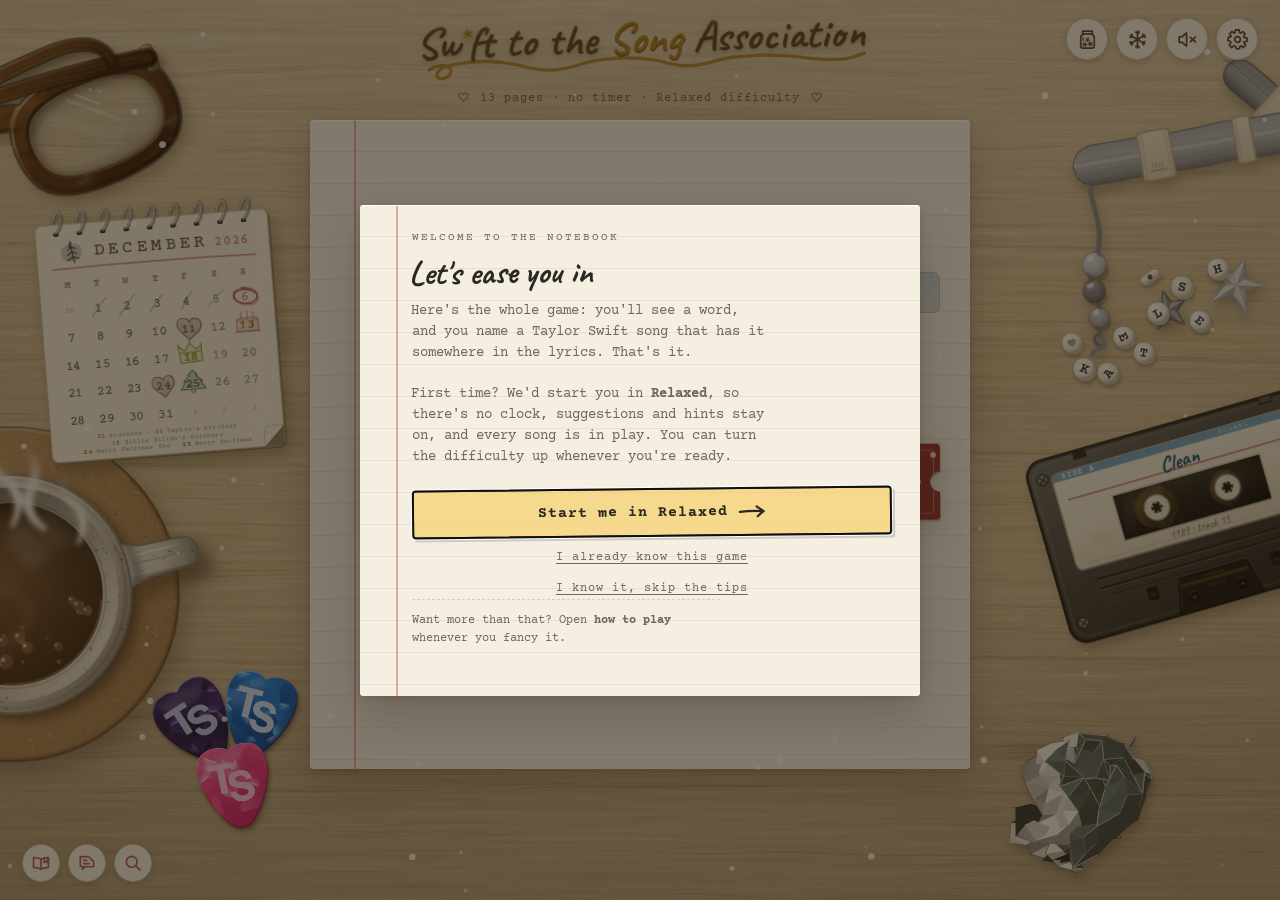
==== commit 41872946: "Throw the desk a stoneware mug and glaze it for each album's birthday The mug on the desk read wrong" ====
--- a/index.html
+++ b/index.html
@@ -1300,16 +1300,25 @@
       </g>
     </svg>
   </div>
-  <!-- LEFT: coffee mug from directly above, on a plain cork coaster. Seen
-       from straight down there are only four rings to draw and they have to
-       be read in the right order: the glazed rim band, the inner wall falling
-       into shadow on the side the light comes from, the brew, and the crema
-       riding on it. The handle is a C-loop with a real hole, drawn under the
-       body so the join tucks beneath the rim, because the crescent of cork
-       showing through it is the one thing that says handle from this angle.
-       Light comes from the upper left, the same corner every other prop is
-       lit from, so the rim catches there and the china seats its shadow down
-       and right onto the cork. -->
+  <!-- LEFT: coffee mug from directly above, on a plain cork coaster. A thrown
+       stoneware mug: the glaze breaks thin over the lip and lets the toasted
+       clay through, and iron flecks come up through it everywhere else. From
+       straight down the things to read, in order, are the lip, the inner wall
+       falling into shadow on the side the light comes from, the brew, and the
+       crema riding on it. The handle is NOT a ring with a hole in it. A mug's
+       handle is a loop standing up, its hole facing sideways, so from above you
+       see only the top of the strap, edge-on: a short thick tab leaving the wall
+       and rolling over out of sight. It was once drawn as a flat C-loop with the
+       cork showing through, and it read as a pan's hanging ring. Light comes
+       from the upper left, the same corner every other prop is lit from, so the
+       lip catches there and the mug seats its shadow down and right onto the cork.
+
+       THE GLAZE IS ONE COLOUR. Nothing glazed below carries a hex: every tone is
+       a step lighter or darker than --mg-glaze, mixed in styles.css (.di-mug),
+       and the flecks are --mg-fleck. Oatmeal is the mug on an ordinary day; on an
+       album's birthday app.js paintMugGlaze reglazes it from MUG_GLAZES in
+       js/config.js. The drawing is generated by scripts/art/mug-redo/build.mjs
+       (ship.json), so change it there. -->
   <div class="desk-item di-mug">
     <svg viewBox="0 0 140 156" xmlns="http://www.w3.org/2000/svg">
       <defs>
@@ -1320,24 +1329,29 @@
           <feMerge result="m"><feMergeNode in="SourceGraphic"/><feMergeNode in="d"/></feMerge>
           <feComposite in="m" in2="SourceAlpha" operator="in"/>
         </filter>
-        <linearGradient id="mgRim" x1="0.12" y1="0.04" x2="0.88" y2="0.96"><stop offset="0" stop-color="#fffdf7"/><stop offset="0.3" stop-color="#f4eede"/><stop offset="0.72" stop-color="#d8ccb0"/><stop offset="1" stop-color="#b0a284"/></linearGradient>
-        <linearGradient id="mgWall" x1="0.16" y1="0.06" x2="0.84" y2="0.96"><stop offset="0" stop-color="#8a7a5a"/><stop offset="0.45" stop-color="#b6a786"/><stop offset="1" stop-color="#efe7d2"/></linearGradient>
         <radialGradient id="mgCoffee" cx="0.44" cy="0.4" r="0.75"><stop offset="0" stop-color="#7d5731"/><stop offset="0.5" stop-color="#57381b"/><stop offset="0.85" stop-color="#3b2511"/><stop offset="1" stop-color="#291a09"/></radialGradient>
-        <linearGradient id="mgGloss" x1="0.08" y1="0" x2="0.86" y2="1"><stop offset="0" stop-color="#ffffff" stop-opacity="0.75"/><stop offset="0.45" stop-color="#ffffff" stop-opacity="0.3"/><stop offset="1" stop-color="#ffffff" stop-opacity="0.04"/></linearGradient>
-        <linearGradient id="mgHandle" x1="0.1" y1="0" x2="0.9" y2="1"><stop offset="0" stop-color="#f7f2e5"/><stop offset="0.55" stop-color="#ded3b8"/><stop offset="1" stop-color="#ab9c7c"/></linearGradient>
         <linearGradient id="mgSteam" x1="0" y1="1" x2="0" y2="0"><stop offset="0" stop-color="#f3eadb" stop-opacity="0.85"/><stop offset="0.35" stop-color="#f6efe2"/><stop offset="1" stop-color="#f6efe2" stop-opacity="0"/></linearGradient>
-        <linearGradient id="mgRimLit" gradientUnits="userSpaceOnUse" x1="28.8" y1="93.6" x2="66.4" y2="48.8"><stop offset="0" stop-color="#fffdf7" stop-opacity="0"/><stop offset="0.5" stop-color="#fffdf7" stop-opacity="0.75"/><stop offset="1" stop-color="#fffdf7" stop-opacity="0"/></linearGradient>
-        <linearGradient id="mgRimShade" gradientUnits="userSpaceOnUse" x1="111.2" y1="86.4" x2="73.6" y2="131.2"><stop offset="0" stop-color="#8f8266" stop-opacity="0"/><stop offset="0.5" stop-color="#8f8266" stop-opacity="0.34"/><stop offset="1" stop-color="#8f8266" stop-opacity="0"/></linearGradient>
         <filter id="mgGlaze" x="-20%" y="-20%" width="140%" height="140%"><feGaussianBlur stdDeviation="0.45"/></filter>
-        <linearGradient id="mgHandleUnder" gradientUnits="userSpaceOnUse" x1="110.0" y1="115.0" x2="137.2" y2="92.0"><stop offset="0" stop-color="#9b8c6c" stop-opacity="0"/><stop offset="0.5" stop-color="#9b8c6c" stop-opacity="0.42"/><stop offset="1" stop-color="#9b8c6c" stop-opacity="0"/></linearGradient>
-        <linearGradient id="mgHandleHole" gradientUnits="userSpaceOnUse" x1="104.0" y1="78.8" x2="104.0" y2="101.2"><stop offset="0" stop-color="#8d7e63" stop-opacity="0"/><stop offset="0.5" stop-color="#8d7e63" stop-opacity="0.5"/><stop offset="1" stop-color="#8d7e63" stop-opacity="0"/></linearGradient>
         <filter id="mgSoft" x="-25%" y="-25%" width="150%" height="150%"><feGaussianBlur stdDeviation="2.6"/></filter>
         <filter id="mgHaze" x="-40%" y="-40%" width="180%" height="180%"><feGaussianBlur stdDeviation="1.7"/></filter>
         <filter id="mgWisp" x="-60%" y="-30%" width="220%" height="160%"><feGaussianBlur stdDeviation="0.9"/></filter>
         <!-- water has no hard edges. Without this the wave fronts are hoops drawn on the
              coffee; with it they are light bending on a surface. -->
         <filter id="mgRipple" x="-30%" y="-30%" width="160%" height="160%"><feGaussianBlur stdDeviation="0.5"/></filter>
-        <clipPath id="mgBrewClip"><circle cx="70" cy="90" r="31.5"/></clipPath>
+        <!-- the stoneware: its lip, wall and strap, each a run of steps off --mg-glaze -->
+        <filter id="mgBlurA" x="-30%" y="-30%" width="160%" height="160%"><feGaussianBlur stdDeviation="0.3"/></filter>
+        <filter id="mgBlurB" x="-30%" y="-30%" width="160%" height="160%"><feGaussianBlur stdDeviation="0.6"/></filter>
+        <filter id="mgBlurC" x="-40%" y="-40%" width="180%" height="180%"><feGaussianBlur stdDeviation="1.1"/></filter>
+        <linearGradient id="mgSt-lip" x1="0.12" y1="0.04" x2="0.88" y2="0.96"><stop offset="0" style="stop-color:var(--mgz-l42)"/><stop offset="0.34" style="stop-color:var(--mgz-l07)"/><stop offset="0.74" style="stop-color:var(--mgz-d15)"/><stop offset="1" style="stop-color:var(--mgz-d31)"/></linearGradient>
+        <linearGradient id="mgSt-wall" x1="0.16" y1="0.06" x2="0.84" y2="0.96"><stop offset="0" style="stop-color:var(--mgz-d52)"/><stop offset="0.42" style="stop-color:var(--mgz-d31)"/><stop offset="0.8" style="stop-color:var(--mg-glaze)"/><stop offset="1" style="stop-color:var(--mgz-l20)"/></linearGradient>
+        <linearGradient id="mgSt-strap" gradientUnits="userSpaceOnUse" x1="112" y1="90" x2="140.5" y2="90"><stop offset="0" style="stop-color:var(--mgz-l20)"/><stop offset="0.5" style="stop-color:var(--mg-glaze)"/><stop offset="0.76" style="stop-color:var(--mgz-d15)"/><stop offset="0.93" style="stop-color:var(--mgz-d31)"/><stop offset="1" style="stop-color:var(--mgz-d40)"/></linearGradient>
+        <linearGradient id="mgSt-ridge" gradientUnits="userSpaceOnUse" x1="114" y1="88" x2="136" y2="88"><stop offset="0" style="stop-color:var(--mgz-l82)" stop-opacity="0"/><stop offset="0.3" style="stop-color:var(--mgz-l82)" stop-opacity="0.7"/><stop offset="0.7" style="stop-color:var(--mgz-l82)" stop-opacity="0.5"/><stop offset="1" style="stop-color:var(--mgz-l82)" stop-opacity="0"/></linearGradient>
+        <linearGradient id="mgSt-groove" gradientUnits="userSpaceOnUse" x1="113" y1="90" x2="138" y2="90"><stop offset="0" style="stop-color:var(--mgz-d52)" stop-opacity="0"/><stop offset="0.25" style="stop-color:var(--mgz-d52)" stop-opacity="0.5"/><stop offset="0.8" style="stop-color:var(--mgz-d52)" stop-opacity="0.42"/><stop offset="1" style="stop-color:var(--mgz-d52)" stop-opacity="0"/></linearGradient>
+        <clipPath id="mgSt-clip"><path d="M100 81.8 L112 81.8 C116 82.3 118 83.9 122 83.9 L134.5 84.5 C138.7 84.5 140.5 86.98 140.5 90 C140.5 93.03 138.7 95.5 134.5 95.5 L122 96.1 C118 96.1 116 97.7 112 98.2 L100 98.2 Z"/></clipPath>
+        <linearGradient id="mgSt-lit" gradientUnits="userSpaceOnUse" x1="29.33" y1="100.9" x2="80.9" y2="49.33"><stop offset="0" style="stop-color:var(--mgz-l82)" stop-opacity="0"/><stop offset="0.5" style="stop-color:var(--mgz-l82)" stop-opacity="0.6"/><stop offset="1" style="stop-color:var(--mgz-l82)" stop-opacity="0"/></linearGradient>
+        <linearGradient id="mgSt-shade" gradientUnits="userSpaceOnUse" x1="109.66" y1="75.57" x2="55.57" y2="129.66"><stop offset="0" style="stop-color:var(--mgz-d52)" stop-opacity="0"/><stop offset="0.5" style="stop-color:var(--mgz-d52)" stop-opacity="0.4"/><stop offset="1" style="stop-color:var(--mgz-d52)" stop-opacity="0"/></linearGradient>
+        <linearGradient id="mgSt-wallLit" gradientUnits="userSpaceOnUse" x1="107.66" y1="93.29" x2="73.29" y2="127.66"><stop offset="0" style="stop-color:var(--mgz-l70)" stop-opacity="0"/><stop offset="0.5" style="stop-color:var(--mgz-l70)" stop-opacity="0.45"/><stop offset="1" style="stop-color:var(--mgz-l70)" stop-opacity="0"/></linearGradient>
+        <clipPath id="mgBrewClip"><circle cx="70" cy="90" r="33.6"/></clipPath>
       </defs>
 
       <!-- cork coaster: a plain disc of pressed granulate with one clean cut edge. It used to carry
@@ -1355,37 +1369,51 @@
 
       <!-- what the mug and its handle throw onto the cork. The prop's own
            drop-shadow lifts the whole piece off the desk; this is the shorter,
-           harder shadow that seats the china on the cork under it. -->
+           harder shadow that seats the mug on the cork under it. The strap
+           stands a few centimetres clear of the coaster from top to bottom, so
+           its shadow is the footprint smeared down the light, not one copy. -->
       <g filter="url(#mgSoft)" opacity="0.44">
         <circle cx="73.5" cy="94" r="43.2" fill="#4a3316"/>
-        <path d="M99 67 C130 61.5 142.5 75 142 94 C142.5 113 130 126.5 99 121 L99 106.5 C124.5 110.5 132.5 103 132.5 94 C132.5 85 124.5 77.5 99 81.5 Z" fill="#4a3316"/>
+        <path d="M100 81.8 L112 81.8 C116 82.3 118 83.9 122 83.9 L134.5 84.5 C138.7 84.5 140.5 86.98 140.5 90 C140.5 93.03 138.7 95.5 134.5 95.5 L122 96.1 C118 96.1 116 97.7 112 98.2 L100 98.2 Z" transform="translate(2 2.6)" fill="#4a3316"/>
+        <path d="M100 81.8 L112 81.8 C116 82.3 118 83.9 122 83.9 L134.5 84.5 C138.7 84.5 140.5 86.98 140.5 90 C140.5 93.03 138.7 95.5 134.5 95.5 L122 96.1 C118 96.1 116 97.7 112 98.2 L100 98.2 Z" transform="translate(4.4 5.8)" fill="#4a3316"/>
       </g>
       <circle cx="71.6" cy="91.8" r="44.6" fill="#3f2b12" opacity="0.4" filter="url(#mgHaze)"/>
 
-      <!-- handle: a C-loop with a real hole in it. Drawn as a closed contour
-           rather than a fat stroke, because from directly above the giveaway
-           that a handle is a handle is the crescent of cork showing through it,
-           and the roots run in as far as x=96 so the body swallows them. That
-           last number is load-bearing: the circle is only 44 wide, so a root
-           parked at the rim's widest point still hangs clear of the wall at the
-           height it actually meets it, and the handle floats. -->
-      <path d="M96 63 C127 57.5 139.5 71 139 90 C139.5 109 127 122.5 96 117 L96 102.5 C121.5 106.5 129.5 99 129.5 90 C129.5 81 121.5 73.5 96 77.5 Z" fill="url(#mgHandle)" stroke="#a39478" stroke-width="0.9" stroke-linejoin="round"/>
-      <path d="M101 69.5 C125 65.5 134.4 77.5 134.2 90 C134.4 102.5 125 114.5 101 110.5" fill="none" stroke="url(#mgGloss)" stroke-width="3.4" stroke-linecap="round" filter="url(#mgGlaze)"/>
-      <path d="M110 115 C130 111 137.4 101 137.2 92" fill="none" stroke="url(#mgHandleUnder)" stroke-width="1.9" stroke-linecap="round" filter="url(#mgGlaze)"/>
-      <path d="M104 78.8 C122 76.8 128.5 82 128.5 90 C128.5 98 122 103.2 104 101.2" fill="none" stroke="url(#mgHandleHole)" stroke-width="1.2" stroke-linecap="round" filter="url(#mgGlaze)"/>
-
-      <!-- the china: rim band, inner wall falling into shadow, then the brew -->
-      <circle cx="70" cy="90" r="44" fill="url(#mgRim)" stroke="#a2937a" stroke-width="1"/>
-      <path d="M28.8 93.6 A41.4 41.4 0 0 1 66.4 48.8" fill="none" stroke="url(#mgRimLit)" stroke-width="1.8" stroke-linecap="round" filter="url(#mgGlaze)"/>
-      <path d="M111.2 86.4 A41.4 41.4 0 0 1 73.6 131.2" fill="none" stroke="url(#mgRimShade)" stroke-width="1.5" stroke-linecap="round" filter="url(#mgGlaze)"/>
-      <circle cx="70" cy="90" r="38.5" fill="url(#mgWall)"/>
-      <path d="M42.7 63.3 A38.5 38.5 0 0 0 43.9 118.9" fill="none" stroke="#6c5e40" stroke-width="4" opacity="0.3" filter="url(#mgHaze)"/>
-      <circle cx="70" cy="90" r="31.5" fill="url(#mgCoffee)"/>
+      <!-- handle: the top of the strap, seen edge-on. Drawn under the body so
+           the root tucks beneath the lip, which throws its own shadow across
+           it. It runs in as far as x=100 so the body swallows the root. The
+           strap darkens toward the tip, where it rolls over and faces away
+           from the light, and carries the potter's thumb groove down its back. -->
+      <path d="M100 81.8 L112 81.8 C116 82.3 118 83.9 122 83.9 L134.5 84.5 C138.7 84.5 140.5 86.98 140.5 90 C140.5 93.03 138.7 95.5 134.5 95.5 L122 96.1 C118 96.1 116 97.7 112 98.2 L100 98.2 Z" fill="url(#mgSt-strap)"/>
+      <g clip-path="url(#mgSt-clip)">
+        <path d="M112 97.6 C118 96 122 96.2 136 95.6" fill="none" style="stroke:var(--mgz-d52)" stroke-width="3.4" opacity="0.48" filter="url(#mgBlurC)"/>
+        <path d="M114 86.9 L136 87.2" fill="none" stroke="url(#mgSt-ridge)" stroke-width="2.4" stroke-linecap="round" filter="url(#mgBlurB)"/>
+        <path d="M113 90.2 C121 89.9 130 90.3 138 90" fill="none" stroke="url(#mgSt-groove)" stroke-width="1.5" stroke-linecap="round" filter="url(#mgBlurB)"/>
+        <path d="M114 91.5 C121 91.3 130 91.6 137 91.3" fill="none" stroke="url(#mgSt-ridge)" stroke-width="0.7" stroke-linecap="round" opacity="0.55" filter="url(#mgBlurA)"/>
+        <g style="fill:var(--mg-fleck)"><circle cx="136.75" cy="84.85" r="0.17" opacity="0.33"/><circle cx="136.8" cy="93.75" r="0.25" opacity="0.54"/><circle cx="133.09" cy="92.71" r="0.16" opacity="0.33"/><circle cx="127.36" cy="90.91" r="0.35" opacity="0.38"/><circle cx="123.79" cy="89.15" r="0.2" opacity="0.46"/><circle cx="128.11" cy="88.44" r="0.15" opacity="0.48"/><circle cx="120.98" cy="90" r="0.22" opacity="0.48"/><circle cx="119.44" cy="86.25" r="0.33" opacity="0.47"/><circle cx="121.23" cy="87" r="0.14" opacity="0.48"/><circle cx="125.85" cy="89.96" r="0.15" opacity="0.31"/><circle cx="138.35" cy="90.6" r="0.42" opacity="0.63"/><circle cx="130.3" cy="88.68" r="0.42" opacity="0.63"/><circle cx="133.45" cy="90.84" r="0.36" opacity="0.36"/><circle cx="130.67" cy="94.18" r="0.29" opacity="0.5"/><circle cx="132.8" cy="90.99" r="0.16" opacity="0.27"/><circle cx="118.73" cy="92.97" r="0.34" opacity="0.3"/></g>
+        <circle cx="71.4" cy="91.6" r="45.4" fill="none" style="stroke:var(--mgz-d70)" stroke-width="3.6" opacity="0.42" filter="url(#mgBlurC)"/>
+      </g>
+      <path d="M100 81.8 L112 81.8 C116 82.3 118 83.9 122 83.9 L134.5 84.5 C138.7 84.5 140.5 86.98 140.5 90 C140.5 93.03 138.7 95.5 134.5 95.5 L122 96.1 C118 96.1 116 97.7 112 98.2 L100 98.2 Z" fill="none" style="stroke:var(--mgz-d40)" stroke-width="0.8" stroke-linejoin="round"/>
+
+      <!-- the mug: lip, inner wall falling into shadow, the toasted break along
+           the lip (one ring, then uneven stretches laid over it so the line
+           thickens and thins the way a glaze pulls back), the iron flecks, the
+           tide line a sip left on the wall, then the brew -->
+      <circle cx="70" cy="90" r="44" fill="url(#mgSt-lip)" style="stroke:var(--mgz-d40)" stroke-width="0.9"/>
+      <path d="M29.33 100.9 A42.1 42.1 0 0 1 80.9 49.33" fill="none" stroke="url(#mgSt-lit)" stroke-width="2.6" stroke-linecap="round" filter="url(#mgBlurB)"/>
+      <path d="M109.66 75.57 A42.2 42.2 0 0 1 55.57 129.66" fill="none" stroke="url(#mgSt-shade)" stroke-width="1.6" stroke-linecap="round" filter="url(#mgGlaze)"/>
+      <circle cx="70" cy="90" r="39.4" fill="url(#mgSt-wall)"/>
+      <path d="M32.52 100.04 A38.8 38.8 0 0 1 80.04 52.52" fill="none" style="stroke:var(--mgz-d70)" stroke-width="3.4" opacity="0.34" filter="url(#mgHaze)"/>
+      <path d="M107.66 93.29 A37.8 37.8 0 0 1 73.29 127.66" fill="none" stroke="url(#mgSt-wallLit)" stroke-width="1.8" stroke-linecap="round" filter="url(#mgBlurB)"/>
+      <g fill="none" stroke="#a87a4e" stroke-linecap="round" filter="url(#mgBlurA)"><circle cx="70" cy="90" r="42.1" stroke-width="0.55" opacity="0.55"/><path d="M107.68 108.65 A42.04 42.04 0 0 1 95.16 123.69" stroke-width="1.15" opacity="0.62"/><path d="M111.93 93.95 A42.11 42.11 0 0 1 102.98 116.18" stroke-width="1.02" opacity="0.52"/><path d="M47.89 54.28 A42.01 42.01 0 0 1 70.02 47.99" stroke-width="0.74" opacity="0.57"/><path d="M28 90.72 A42 42 0 0 1 30.83 74.85" stroke-width="1.16" opacity="0.55"/><path d="M98.66 120.93 A42.16 42.16 0 0 1 85 129.4" stroke-width="0.61" opacity="0.44"/><path d="M42.64 121.85 A41.99 41.99 0 0 1 31.49 106.75" stroke-width="1.06" opacity="0.44"/><path d="M111.42 81.67 A42.25 42.25 0 0 1 108.98 106.29" stroke-width="1.12" opacity="0.43"/><path d="M29.39 100.42 A41.92 41.92 0 0 1 29.18 80.46" stroke-width="0.93" opacity="0.61"/><path d="M57.69 130.38 A42.22 42.22 0 0 1 31.83 108.04" stroke-width="0.95" opacity="0.33"/></g>
+      <g style="fill:var(--mg-fleck)"><circle cx="59.65" cy="125.05" r="0.14" opacity="0.58"/><circle cx="85.09" cy="128.57" r="0.2" opacity="0.43"/><circle cx="37.74" cy="63.24" r="0.34" opacity="0.44"/><circle cx="58.01" cy="130.42" r="0.37" opacity="0.6"/><circle cx="57.94" cy="123.52" r="0.17" opacity="0.44"/><circle cx="52.84" cy="121.45" r="0.19" opacity="0.64"/><circle cx="39.04" cy="106.88" r="0.16" opacity="0.59"/><circle cx="108.24" cy="72.15" r="0.16" opacity="0.33"/><circle cx="90.33" cy="58.43" r="0.17" opacity="0.62"/><circle cx="48.01" cy="59.4" r="0.41" opacity="0.53"/><circle cx="33.92" cy="74.99" r="0.22" opacity="0.58"/><circle cx="86.34" cy="58.01" r="0.29" opacity="0.26"/><circle cx="33.36" cy="71.78" r="0.16" opacity="0.39"/><circle cx="34.58" cy="98.97" r="0.34" opacity="0.36"/><circle cx="52.28" cy="120.64" r="0.17" opacity="0.28"/><circle cx="105.94" cy="91.56" r="0.32" opacity="0.4"/><circle cx="41.97" cy="111.97" r="0.14" opacity="0.26"/><circle cx="98.42" cy="112.41" r="0.22" opacity="0.45"/><circle cx="96.85" cy="117.77" r="0.15" opacity="0.35"/><circle cx="103.72" cy="101.26" r="0.4" opacity="0.54"/><circle cx="93.2" cy="117.14" r="0.25" opacity="0.62"/><circle cx="68" cy="130.55" r="0.17" opacity="0.61"/><circle cx="76.98" cy="132.6" r="0.22" opacity="0.27"/><circle cx="36.07" cy="70.27" r="0.27" opacity="0.33"/><circle cx="100.62" cy="65.19" r="0.2" opacity="0.59"/><circle cx="72.14" cy="129.02" r="0.25" opacity="0.44"/><circle cx="79.98" cy="131.69" r="0.14" opacity="0.33"/><circle cx="33.22" cy="91.98" r="0.35" opacity="0.37"/><circle cx="36.01" cy="106.97" r="0.16" opacity="0.4"/><circle cx="84.83" cy="128.93" r="0.31" opacity="0.41"/><circle cx="43.03" cy="115.72" r="0.18" opacity="0.42"/><circle cx="112.61" cy="85.24" r="0.26" opacity="0.67"/><circle cx="75.24" cy="129.34" r="0.22" opacity="0.4"/><circle cx="35.67" cy="73.15" r="0.21" opacity="0.48"/><circle cx="29.91" cy="87.72" r="0.19" opacity="0.4"/><circle cx="108.74" cy="94.64" r="0.23" opacity="0.42"/><circle cx="36.41" cy="100.89" r="0.14" opacity="0.49"/><circle cx="45.06" cy="64.83" r="0.29" opacity="0.66"/><circle cx="31.29" cy="108.59" r="0.45" opacity="0.6"/><circle cx="104.65" cy="111.95" r="0.14" opacity="0.39"/><circle cx="105.72" cy="85.27" r="0.16" opacity="0.5"/><circle cx="33.06" cy="98.25" r="0.3" opacity="0.69"/><circle cx="69.28" cy="132.39" r="0.19" opacity="0.56"/><circle cx="80.31" cy="128.16" r="0.14" opacity="0.36"/><circle cx="69.61" cy="48.16" r="0.16" opacity="0.65"/><circle cx="89.59" cy="122.96" r="0.32" opacity="0.39"/><circle cx="100" cy="70.32" r="0.31" opacity="0.43"/><circle cx="35.49" cy="94.57" r="0.14" opacity="0.4"/><circle cx="37.44" cy="113.5" r="0.15" opacity="0.36"/><circle cx="41.59" cy="118.65" r="0.16" opacity="0.53"/><circle cx="108.98" cy="87.26" r="0.14" opacity="0.36"/><circle cx="32.77" cy="69.48" r="0.44" opacity="0.5"/><circle cx="32.4" cy="102.5" r="0.17" opacity="0.3"/><circle cx="105.9" cy="106.02" r="0.14" opacity="0.69"/><circle cx="92.15" cy="56.96" r="0.27" opacity="0.49"/><circle cx="38.75" cy="110.71" r="0.16" opacity="0.31"/><circle cx="36.1" cy="78.4" r="0.24" opacity="0.56"/><circle cx="78.16" cy="125.25" r="0.33" opacity="0.26"/><circle cx="83.79" cy="122.5" r="0.21" opacity="0.45"/><circle cx="37.29" cy="107.52" r="0.26" opacity="0.67"/><circle cx="37.94" cy="112.19" r="0.16" opacity="0.42"/><circle cx="56.99" cy="127.54" r="0.43" opacity="0.37"/><circle cx="107.57" cy="83.52" r="0.31" opacity="0.56"/><circle cx="52.92" cy="54.46" r="0.16" opacity="0.3"/><circle cx="59.05" cy="123.76" r="0.24" opacity="0.38"/><circle cx="105.18" cy="73.7" r="0.26" opacity="0.58"/><circle cx="31.13" cy="106.95" r="0.18" opacity="0.45"/><circle cx="83.27" cy="125.24" r="0.17" opacity="0.69"/><circle cx="50.38" cy="60.44" r="0.18" opacity="0.53"/><circle cx="41.34" cy="69.79" r="0.19" opacity="0.33"/><circle cx="58.94" cy="126.7" r="0.43" opacity="0.57"/><circle cx="98.69" cy="115.8" r="0.25" opacity="0.31"/><circle cx="80.15" cy="124.4" r="0.14" opacity="0.44"/><circle cx="48.65" cy="62.21" r="0.14" opacity="0.59"/><circle cx="105.15" cy="106.46" r="0.17" opacity="0.6"/><circle cx="96.72" cy="62.3" r="0.2" opacity="0.64"/><circle cx="102.6" cy="111.48" r="0.26" opacity="0.53"/><circle cx="82.04" cy="52.47" r="0.31" opacity="0.67"/><circle cx="35.47" cy="101.61" r="0.15" opacity="0.3"/><circle cx="40.46" cy="68.12" r="0.16" opacity="0.56"/><circle cx="108.29" cy="75.89" r="0.16" opacity="0.5"/><circle cx="79.17" cy="50.58" r="0.22" opacity="0.53"/><circle cx="103.28" cy="72.1" r="0.29" opacity="0.54"/><circle cx="72.83" cy="50.67" r="0.2" opacity="0.57"/><circle cx="86.68" cy="54.67" r="0.34" opacity="0.54"/><circle cx="36.78" cy="111.64" r="0.43" opacity="0.56"/><circle cx="103.85" cy="68.82" r="0.2" opacity="0.49"/><circle cx="88.18" cy="120.05" r="0.15" opacity="0.37"/><circle cx="54.81" cy="53.86" r="0.15" opacity="0.54"/><circle cx="89.4" cy="125.9" r="0.2" opacity="0.63"/><circle cx="36.72" cy="111.52" r="0.17" opacity="0.48"/><circle cx="70.21" cy="51.15" r="0.33" opacity="0.36"/><circle cx="85.91" cy="54.84" r="0.44" opacity="0.27"/><circle cx="47.96" cy="120.22" r="0.22" opacity="0.42"/><circle cx="104.33" cy="81.88" r="0.43" opacity="0.65"/><circle cx="31.61" cy="80.21" r="0.14" opacity="0.35"/><circle cx="50.47" cy="119.25" r="0.28" opacity="0.4"/><circle cx="104.92" cy="92.5" r="0.39" opacity="0.32"/><circle cx="112.29" cy="87.33" r="0.42" opacity="0.7"/><circle cx="101.39" cy="112.19" r="0.22" opacity="0.54"/><circle cx="34.63" cy="113.07" r="0.14" opacity="0.65"/><circle cx="42.53" cy="57.77" r="0.36" opacity="0.37"/><circle cx="78.08" cy="128.45" r="0.26" opacity="0.28"/><circle cx="66.22" cy="50.32" r="0.34" opacity="0.42"/><circle cx="67.72" cy="50.7" r="0.14" opacity="0.43"/><circle cx="110.92" cy="82.95" r="0.33" opacity="0.52"/><circle cx="34.24" cy="85.72" r="0.14" opacity="0.43"/><circle cx="51.77" cy="123.96" r="0.24" opacity="0.39"/><circle cx="38.21" cy="115.39" r="0.15" opacity="0.39"/><circle cx="109.42" cy="102.48" r="0.22" opacity="0.3"/><circle cx="108.73" cy="95.66" r="0.27" opacity="0.57"/><circle cx="34.64" cy="66.39" r="0.38" opacity="0.25"/><circle cx="45.11" cy="60.02" r="0.21" opacity="0.36"/><circle cx="32.74" cy="105.59" r="0.14" opacity="0.51"/><circle cx="31.58" cy="91.6" r="0.15" opacity="0.3"/><circle cx="83.63" cy="124.1" r="0.18" opacity="0.39"/><circle cx="103.92" cy="81.36" r="0.15" opacity="0.63"/><circle cx="32.91" cy="72.36" r="0.17" opacity="0.31"/><circle cx="34.06" cy="86.22" r="0.39" opacity="0.54"/><circle cx="104.06" cy="77.19" r="0.4" opacity="0.44"/><circle cx="56.38" cy="130.74" r="0.2" opacity="0.35"/><circle cx="40.19" cy="108.9" r="0.15" opacity="0.49"/><circle cx="106.68" cy="81.81" r="0.43" opacity="0.36"/><circle cx="48.94" cy="59.07" r="0.21" opacity="0.6"/><circle cx="30.06" cy="94.47" r="0.31" opacity="0.31"/><circle cx="34.17" cy="84" r="0.16" opacity="0.38"/><circle cx="107.04" cy="79.48" r="0.29" opacity="0.56"/><circle cx="54.85" cy="54.9" r="0.49" opacity="0.59"/><circle cx="41.16" cy="68.79" r="0.28" opacity="0.32"/><circle cx="111.43" cy="84.53" r="0.17" opacity="0.58"/><circle cx="81.07" cy="51.21" r="0.17" opacity="0.64"/><circle cx="42.33" cy="111.27" r="0.45" opacity="0.31"/><circle cx="106.43" cy="112.28" r="0.45" opacity="0.47"/><circle cx="35.7" cy="75.65" r="0.24" opacity="0.51"/><circle cx="101.95" cy="68.24" r="0.41" opacity="0.62"/><circle cx="34.85" cy="92.64" r="0.21" opacity="0.41"/><circle cx="108.12" cy="100.11" r="0.25" opacity="0.48"/><circle cx="106.25" cy="76.39" r="0.24" opacity="0.46"/><circle cx="89.48" cy="127.17" r="0.15" opacity="0.27"/><circle cx="77.36" cy="49.92" r="0.15" opacity="0.42"/><circle cx="57.75" cy="53.67" r="0.16" opacity="0.34"/><circle cx="93.51" cy="116.33" r="0.44" opacity="0.48"/><circle cx="102.48" cy="76.05" r="0.15" opacity="0.42"/><circle cx="100.88" cy="69.09" r="0.28" opacity="0.26"/><circle cx="73.9" cy="50.82" r="0.14" opacity="0.54"/><circle cx="40.01" cy="117.88" r="0.39" opacity="0.44"/><circle cx="86.31" cy="124.73" r="0.17" opacity="0.57"/><circle cx="34.91" cy="76.62" r="0.21" opacity="0.56"/><circle cx="30.42" cy="98.55" r="0.24" opacity="0.53"/><circle cx="54.82" cy="52.67" r="0.38" opacity="0.31"/></g>
+      <circle cx="70" cy="90" r="34.7" fill="none" stroke="#5e4526" stroke-width="0.5" opacity="0.3"/>
+      <circle cx="70" cy="90" r="33.6" fill="url(#mgCoffee)"/>
 
       <g clip-path="url(#mgBrewClip)">
         <!-- the wall's shadow lying on the brew, and the lit meniscus opposite -->
-        <path d="M40.4 79.2 A31.5 31.5 0 0 1 95.6 74.6" fill="none" stroke="#130a02" stroke-width="7.5" stroke-linecap="round" opacity="0.5" filter="url(#mgHaze)"/>
-        <path d="M97.5 99.5 A31.5 31.5 0 0 1 60.6 120.6" fill="none" stroke="#c99b69" stroke-width="1.1" stroke-linecap="round" opacity="0.4"/>
+        <path d="M38.43 78.51 A33.6 33.6 0 0 1 97.52 70.73" fill="none" stroke="#130a02" stroke-width="7.5" stroke-linecap="round" opacity="0.52" filter="url(#mgHaze)"/>
+        <path d="M101.67 100.29 A33.3 33.3 0 0 1 59.71 121.67" fill="none" stroke="#c99b69" stroke-width="1.1" stroke-linecap="round" opacity="0.4"/>
         <!-- crema, dragged into a swirl by the last stir and never settled. The wrapper is
              what the slosh moves: a CSS transform on the swirl itself would overwrite the
              translate it is drawn with, and the same goes for every wrapper below. -->
--- a/styles.css
+++ b/styles.css
@@ -388,8 +388,7 @@
      seat is lifted so the icon still has a disc to sit on. */
   :root[data-theme="dark"] .nav-card {
     --card-bg: #2f281f;
-    border-color: rgba(236, 229, 214, 0.14);
-    box-shadow: 0 2px 7px rgba(0, 0, 0, 0.45);
+    box-shadow: 0.5px 1px 0 rgba(0, 0, 0, 0.45), 1px 2px 4px rgba(0, 0, 0, 0.4);
   }
   :root[data-theme="dark"] .nav-card-seat { background: rgba(var(--tint), 0.24); }
   /* Graphite is the page's own near-black, which is the one tint that lifting cannot save:
@@ -563,6 +562,27 @@
     filter: drop-shadow(4px 9px 7px rgba(46,32,14,0.24)) saturate(0.88); }
   .di-mug     { width: 380px; top: 39%;  left: 0; transform: translateX(-49%) rotate(-14deg);
     filter: drop-shadow(6px 13px 11px rgba(46,32,14,0.28)) saturate(0.88); }
+  /* THE MUG'S GLAZE. The stoneware is drawn in one colour: every glazed tone in the markup is
+     one of these steps lighter or darker than --mg-glaze, and the iron flecks are --mg-fleck.
+     Oatmeal is the everyday mug. On an album's birthday app.js (paintMugGlaze) sets both
+     properties on this element from MUG_GLAZES, and takes them off again the day after, so a
+     reglaze is two values and the drawing never has to know which mug it is. The steps are
+     declared here, on the element the glaze is set on, because a var() inside a custom
+     property is resolved where it is declared: hoist them to :root and they would all be
+     mixed from the default before the birthday ever spoke. */
+  .di-mug {
+    --mg-glaze: #d8cdb4; --mg-fleck: #4a3a26;
+    --mgz-l82: color-mix(in srgb, var(--mg-glaze), #fff 82%);
+    --mgz-l70: color-mix(in srgb, var(--mg-glaze), #fff 70%);
+    --mgz-l42: color-mix(in srgb, var(--mg-glaze), #fff 42%);
+    --mgz-l20: color-mix(in srgb, var(--mg-glaze), #fff 20%);
+    --mgz-l07: color-mix(in srgb, var(--mg-glaze), #fff 7%);
+    --mgz-d15: color-mix(in srgb, var(--mg-glaze), #000 15%);
+    --mgz-d31: color-mix(in srgb, var(--mg-glaze), #000 31%);
+    --mgz-d40: color-mix(in srgb, var(--mg-glaze), #000 40%);
+    --mgz-d52: color-mix(in srgb, var(--mg-glaze), #000 52%);
+    --mgz-d70: color-mix(in srgb, var(--mg-glaze), #000 70%);
+  }
   .di-floss   { width: 370px; top: 5%;   right: 0; transform: translateX(34%) rotate(8deg); }
   /* Less overhang than the other edge props get. The insert is written on, and
      the title is centred on the card, and the title is now a different song
@@ -9353,16 +9373,17 @@
      same hand-drawn angle instead of straightening up. */
   .word-wrap[data-flip] .word { transform: rotate(178.8deg); }
 
-  /* ---------- Records page: the pressings and the take sheet ----------
-     See renderRecordsPage. Every number is on the object it would really be on: a difficulty's
-     best is a coloured-vinyl pressing, everything else with a best is a printed tracklist (the
-     B-sides), and the run log is a studio take sheet with its sessions grid printed at the head.
-     The page lays itself out by its OWN width (a container query on #recordsBody), not the
-     window's, so the records drop to two a row wherever the card gets narrow.
-
-     The vinyl and the paper are fixed stock in fixed inks (--rec-*), and at night they are taken
-     down a stop with a filter, exactly as the Stats page's objects are; the writing ON the page
-     (the captions, the asides) stays in the page's own ink. Tape always sits outside a dimmed
+  /* ---------- Records page: the lead sheet and the take sheet ----------
+     See renderRecordsPage. Every number is on the paper it would really be on: the six
+     difficulty bests are a line of music on a strip of manuscript paper, everything else with a
+     best is a printed tracklist (the B-sides), and the run log is a studio take sheet with its
+     sessions grid printed at the head. The page lays itself out by its OWN width (a container
+     query on #recordsBody), not the window's, so the line breaks into two systems wherever the
+     card gets narrow.
+
+     The paper is fixed stock in fixed inks (--rec-*), and at night it is taken down a stop
+     with a filter, exactly as the Stats page's objects are; the writing ON the page (the
+     section labels, the asides) stays in the page's own ink. Tape always sits outside a dimmed
      element, because no filter may reach a strip (see the shared washi rule). */
   #recordsBody {
     container: records / inline-size;
@@ -9396,38 +9417,49 @@
   /* The worn title is plum by day and had no night value at all: dark plum on the dark sheet. */
   :root[data-theme="dark"] .rec-sig-title { color: #d79ab9; border-color: rgba(215, 154, 185, 0.35); }
 
-  /* the pressings: three a row, two on a narrow page */
-  .rec-crate { display: grid; grid-template-columns: repeat(3, minmax(0, 1fr)); gap: 22px 26px; align-items: start; }
-  .rec-slot { position: relative; min-width: 0; }
-  .rec-press {
-    display: flex; flex-direction: column; align-items: center; gap: 9px; width: 100%;
-    background: none; border: 0; padding: 0; margin: 0; color: inherit; font: inherit;
+  /* the lead sheet: a strip of manuscript paper, one bar for each difficulty (leadSheetHTML).
+     The drawing and the row of bars share one grid cell, and each bar is padded down past the
+     staff by its own inline style, so a bar is the whole column, staff and caption both. The
+     staff is printed in the form's ink, as the take sheet's rules are; everything else on it
+     is the pen. It is written twice, and the narrow copy is two systems of three bars. */
+  .rec-lead { padding: 12px 6px 14px; }
+  .rec-lead-narrow { display: none; }
+  .rec-lead-sys { display: grid; }
+  .rec-lead-sys + .rec-lead-sys { margin-top: 16px; }
+  .rec-lead-sys > * { grid-area: 1 / 1; }
+  .rec-lead-svg { display: block; width: 100%; height: auto; align-self: start; overflow: visible; pointer-events: none; }
+  .rec-lead-print path { fill: none; stroke: var(--rec-form-soft); stroke-width: 0.85; }
+  .rec-lead-pen { fill: none; stroke: var(--rec-pen); stroke-width: 1.8; stroke-linecap: round; stroke-linejoin: round; }
+  .rec-lead-pen .rec-lead-blot { fill: var(--rec-pen); stroke: none; }
+  .rec-lead-pen .rec-lead-rest { stroke: var(--rec-soft); stroke-width: 1.9; opacity: 0.75; }   /* pencilled: nothing is written here yet */
+  .rec-lead-sig { font-family: Caveat, cursive; font-weight: 700; font-size: 42px; fill: var(--rec-pen); }
+  .rec-lead-note ellipse { fill: var(--nk); }
+  .rec-lead-note path { fill: none; stroke: var(--nk); stroke-width: 2.1; stroke-linecap: round; }
+  .rec-lead-note.is-gold ellipse { fill: var(--leaf); stroke: #6f4d10; stroke-width: 1.1; }
+  .rec-lead-note.is-gold path { stroke: #6f4d10; }
+  .rec-lead-num { font-family: Caveat, cursive; font-weight: 700; font-size: 35px; fill: var(--rec-pen); }
+  .rec-lead-num.is-gold { fill: var(--brand-gold); }
+  .rec-lead-bars { display: grid; align-items: start; }
+  .rec-bar-slot { position: relative; min-width: 0; }
+  .rec-bar {
+    display: flex; flex-direction: column; align-items: center; gap: 3px; width: 100%;
+    background: none; border: 0; margin: 0; padding: 0 1px 2px; color: var(--rec-soft); text-align: center;
+    font-family: var(--type); font-size: calc(11px + var(--text-size-adjust)); line-height: 1.2;
     -webkit-tap-highlight-color: transparent;
   }
-  .rec-press[data-mode] { cursor: pointer; }
-  .rec-press:focus-visible { outline: none; }
-  .rec-press:focus-visible .rec-disc { outline: 2px solid var(--ink-accent); outline-offset: 5px; border-radius: 50%; }
-  .rec-disc { display: block; width: 100%; max-width: 168px; aspect-ratio: 1; overflow: visible; }
-  .rec-press[data-mode] .rec-disc { filter: drop-shadow(1px 1.6px 0 rgba(43, 39, 34, 0.16)); transition: transform 0.16s ease; }
-  .rec-press[aria-expanded="true"] .rec-disc { transform: translateY(-3px); }
-  :root[data-theme="dark"] .rec-press[data-mode] .rec-disc { filter: drop-shadow(1px 1.6px 0 rgba(0, 0, 0, 0.45)) brightness(0.8) saturate(0.94); }
-  :root[data-theme="dark"] .rec-press[data-empty] .rec-disc { filter: brightness(0.62); }
-  /* Hovered, a record gives one slow turn, label and all, and comes to rest the way it lay. */
-  .rec-spin { transform-box: fill-box; transform-origin: center; }
+  button.rec-bar { cursor: pointer; }
+  .rec-bar:focus-visible { outline: 2px solid var(--ink-accent); outline-offset: 1px; border-radius: 3px; }
+  .rec-bar > span { white-space: nowrap; }
+  .rec-bar-nm { font-weight: 700; font-size: calc(10.5px + var(--text-size-adjust)); letter-spacing: 1.5px; text-transform: uppercase; }
+  .rec-bar .rec-bar-none { font-family: var(--hand); font-size: calc(16px + var(--text-size-adjust)); line-height: 1; }
+  .rec-bar[aria-expanded="true"] { color: var(--rec-pen); }
+  .rec-bar[aria-expanded="true"] .rec-bar-nm { text-decoration: underline; text-decoration-thickness: 1.5px; text-underline-offset: 3px; }
   @media (hover: hover) {
-    body[data-reduce-motion="off"] .rec-press[data-mode]:hover .rec-spin { animation: recSpin 1.8s cubic-bezier(0.32, 0.08, 0.18, 1); }
-  }
-  @keyframes recSpin { to { transform: rotate(360deg); } }
-  .rec-cap {
-    display: flex; flex-wrap: wrap; justify-content: center; align-items: baseline; gap: 0 6px; text-align: center;
-    font-family: var(--type); font-size: calc(11.5px + var(--text-size-adjust)); line-height: 1.35; color: var(--ink-soft);
-  }
-  .rec-press[aria-expanded="true"] .rec-cap { color: var(--ink); }
-  .rec-cap-dot { opacity: 0.6; }
-  .rec-cap-none { font-family: var(--hand); font-size: calc(17px + var(--text-size-adjust)); line-height: 1; }
-
-  /* sleeve notes: dropped in under the record's row, pointing up at it (--px, set by JS) */
-  .rec-notes { grid-column: 1 / -1; position: relative; margin: 4px 0 6px; }
+    button.rec-bar:hover .rec-bar-nm { text-decoration: underline; text-decoration-thickness: 1.5px; text-underline-offset: 3px; }
+  }
+
+  /* a best's notes: opened under the lead sheet, pointing up at the bar tapped (--px, set by JS) */
+  .rec-notes { position: relative; margin: 16px 0 6px; }
   .rec-notes[hidden] { display: none; }
   .rec-notes-card { padding: 16px 20px; }
   .rec-notes-card::before {
@@ -9582,15 +9614,16 @@
     background: #fbf7ea; color: #b23a3a; font: 700 11px/18px var(--type); cursor: pointer;
   }
   .rec-erase:hover { background: #b23a3a; color: #fbf7ea; }
-  .rec-slot .rec-erase { top: 0; right: 6px; }
+  .rec-bar-slot .rec-erase { top: 0; right: 2px; }
   .rec-tr .rec-erase { top: 1px; right: -26px; }
   .rec-take .rec-erase { top: 50%; right: -16px; transform: translateY(-50%); }
 
-  /* A narrow page: two records a row, the sleeve notes in one column, the tracklist in one, and
-     the take sheet folds its quiet columns (notes, the time of day) under the recording. */
+  /* A narrow page: the lead sheet in two systems, a best's notes in one column, the tracklist
+     in one, and the take sheet folds its quiet columns (notes, the time of day) under the
+     recording. */
   @container records (max-width: 470px) {
-    .rec-crate { grid-template-columns: repeat(2, minmax(0, 1fr)); gap: 20px 18px; }
-    .rec-disc { max-width: 150px; }
+    .rec-lead-wide { display: none; }
+    .rec-lead-narrow { display: block; }
     .rec-notes-card { padding: 14px; }
     .rec-notes-grid { grid-template-columns: 1fr; }
     .rec-bs { padding: 16px 14px 12px; }
@@ -9610,7 +9643,7 @@
     .rec-take .no svg { width: 40px; height: 26px; margin: -14px 0 0 -20px; }
     .rec-take .rec-erase { right: 0; }
   }
-  @media (prefers-reduced-motion: reduce) { .rec-disc, .rec-ts-next { transition: none; } }
+  @media (prefers-reduced-motion: reduce) { .rec-ts-next { transition: none; } }
 
   /* A <select> is a replaced element with no ::after of its own, so the drawn chevron that
      stands in for the browser's arrow hangs off this wrapper instead, masked so it is the
@@ -15364,7 +15397,7 @@
     .feedback-link .corner-link-label { max-width: 0; opacity: 0; }
   }
   .nav-card {
-    --card-bg: #fbf6e9;
+    --card-bg: #fcf7ea;
     flex: 1; min-width: 0; width: auto; margin: 0;
     padding: 15px 16px; text-align: left;
     /* Horizontal keepsake row: circle seat on the left spanning both text rows,
@@ -15381,8 +15414,11 @@
     background-image: url("data:image/svg+xml,%3Csvg xmlns='http://www.w3.org/2000/svg' width='90' height='90'%3E%3Cfilter id='n'%3E%3CfeTurbulence type='fractalNoise' baseFrequency='0.6' numOctaves='3' stitchTiles='stitch'/%3E%3CfeColorMatrix type='saturate' values='0'/%3E%3C/filter%3E%3Crect width='90' height='90' filter='url(%23n)' opacity='0.16'/%3E%3C/svg%3E");
     background-size: 90px 90px;
     background-blend-mode: multiply;
-    border: 1px solid rgba(43, 39, 34, 0.2); border-radius: 3px;
-    position: relative; box-shadow: 0 1px 2px rgba(43, 39, 34, 0.1);
+    /* A cut card lying flat on the page: no drawn outline and square corners, which were what
+       made it read as a web card. The edge is only a tight contact shadow down and to the
+       right, and the stock a hair heavier than the page. */
+    border: 0; border-radius: 0;
+    position: relative; box-shadow: 0.5px 1px 0 rgba(43, 39, 34, 0.1), 1px 2px 2.5px rgba(43, 39, 34, 0.12);
     transition: transform 0.16s ease, box-shadow 0.16s ease;
   }
   .nav-card[data-era-tint="gold"]     { --tint: 199, 149, 31; }
@@ -15396,6 +15432,15 @@
   .see-also:not(.see-also--row) > .nav-card:nth-child(4):nth-last-child(2) { grid-column: 2 / span 2; }
   /* A lone last card starting a fresh row centres instead of clinging left. */
   .see-also:not(.see-also--row) > .nav-card:last-child:nth-child(3n+1) { grid-column: 3 / span 2; }
+  /* Set down by hand: each card turned a fixed fraction of a degree, never past half, so the
+     grid stops looking machine-placed. Fixed by position, never random, so a card never moves
+     between visits. Its tape is a child, so it turns with it. */
+  .see-also:not(.see-also--row) > .nav-card:nth-child(6n+1) { rotate: -0.35deg; }
+  .see-also:not(.see-also--row) > .nav-card:nth-child(6n+2) { rotate: 0.2deg; }
+  .see-also:not(.see-also--row) > .nav-card:nth-child(6n+3) { rotate: -0.15deg; }
+  .see-also:not(.see-also--row) > .nav-card:nth-child(6n+4) { rotate: 0.3deg; }
+  .see-also:not(.see-also--row) > .nav-card:nth-child(6n+5) { rotate: -0.25deg; }
+  .see-also:not(.see-also--row) > .nav-card:nth-child(6n)   { rotate: 0.4deg; }
   /* ===== Shared washi-tape surface ==============================================
      One look, reused everywhere the site shows sticky tape: the nav keepsake cards
      (.nav-tape, injected by app.js), the Stats and Records pages' taped-in pieces (.stp-tape),
@@ -15604,13 +15649,13 @@
     text-transform: uppercase; color: var(--ink-soft);
   }
   .nav-card:hover, .nav-card:focus-visible {
-    transform: translateY(-2px); box-shadow: 0 4px 9px rgba(43, 39, 34, 0.16);
+    transform: translateY(-2px); box-shadow: 1px 4px 8px rgba(43, 39, 34, 0.16);
     outline: none;
   }
   .nav-card:hover .nav-card-seat, .nav-card:focus-visible .nav-card-seat {
     background: rgba(var(--tint), 0.22);
   }
-  .nav-card:active { transform: translateY(0); box-shadow: 0 1px 2px rgba(43, 39, 34, 0.1); }
+  .nav-card:active { transform: translateY(0); box-shadow: 0.5px 1px 0 rgba(43, 39, 34, 0.1), 1px 2px 2.5px rgba(43, 39, 34, 0.12); }
   [data-reduce-motion="on"] .nav-card, [data-reduce-motion="on"] .nav-hl { transition: none; }
   [data-reduce-motion="on"] .nav-card:hover, [data-reduce-motion="on"] .nav-card:focus-visible { transform: none; }
   @media (max-width: 480px) {
@@ -18440,12 +18485,32 @@
   .sound-gear, .keepsakes-gear, body[data-weather] .weather-gear { display: none; }
   .settings-gear-badge:not(.is-empty) { display: block; }
   body.in-game .settings-gear-badge { display: none; }
-  .corner-links {
-    position: relative; order: 2; inset: auto; justify-content: center; flex-wrap: wrap;
-    max-width: 100%; margin-top: 22px; gap: 8px;
-  }
-  .corner-link, .feedback-link { min-height: 44px; gap: 7px; padding: 8px 12px; }
-  .corner-link-label, .feedback-link .corner-link-label { max-width: 160px; opacity: 1; }
+  /* On a phone the three links are printed at the foot of the front page's sheet rather than
+     set on the desk as pills: three labelled pills wrapped to two rows and were the heaviest
+     thing on the screen for links you need once. seatCornerLinks in app.js moves the element
+     into #screen-start below 560px, so they show on the front page only and every panel ends on
+     its own content. Each stays a 44px target; only the pill around it is gone. The mark sits
+     over the word in three even columns, under a dotted rule that closes the page off. */
+  #screen-start .corner-links {
+    position: static; display: flex; flex-wrap: nowrap; justify-content: center; gap: 0;
+    max-width: none; margin: 18px -6px 0; padding-top: 10px;
+    border-top: 1px dotted color-mix(in srgb, var(--ink-soft) 35%, transparent);
+  }
+  /* Just enough room under the sheet for the settings gear, fixed in the screen's bottom-right
+     corner, to clear the right-hand link once the page is scrolled to its end. */
+  #screen-start:has(> .corner-links) { margin-bottom: 18px; }
+  #screen-start .corner-link {
+    flex: 1 1 0; min-width: 0; flex-direction: column; gap: 4px;
+    min-height: 44px; padding: 4px 2px; border-radius: 6px;
+    color: var(--ink-soft); background-color: transparent; background-image: none; border: 0; box-shadow: none;
+  }
+  #screen-start .corner-link:is(:hover, :focus-visible) { transform: none; gap: 4px; padding: 4px 2px; }
+  #screen-start .corner-link:focus-visible { outline: 1.5px dashed var(--ink-soft); outline-offset: 2px; }
+  #screen-start .corner-link-ic { width: 18px; height: 18px; }
+  #screen-start .corner-link-label {
+    max-width: none; opacity: 1; font-size: calc(10.5px + var(--text-size-adjust)); letter-spacing: 0.06em;
+  }
+  :root[data-theme="dark"] #screen-start .corner-link { background-color: transparent; box-shadow: none; color: var(--ink-soft); }
   .mode-tabs { gap: 5px; }
   .mode-tab { --tab-foot: 8px; min-height: 40px; padding: 8px 10px var(--tab-foot); }
   /* A tab that reaches down through its line has to grow by that reach here, or the min-height
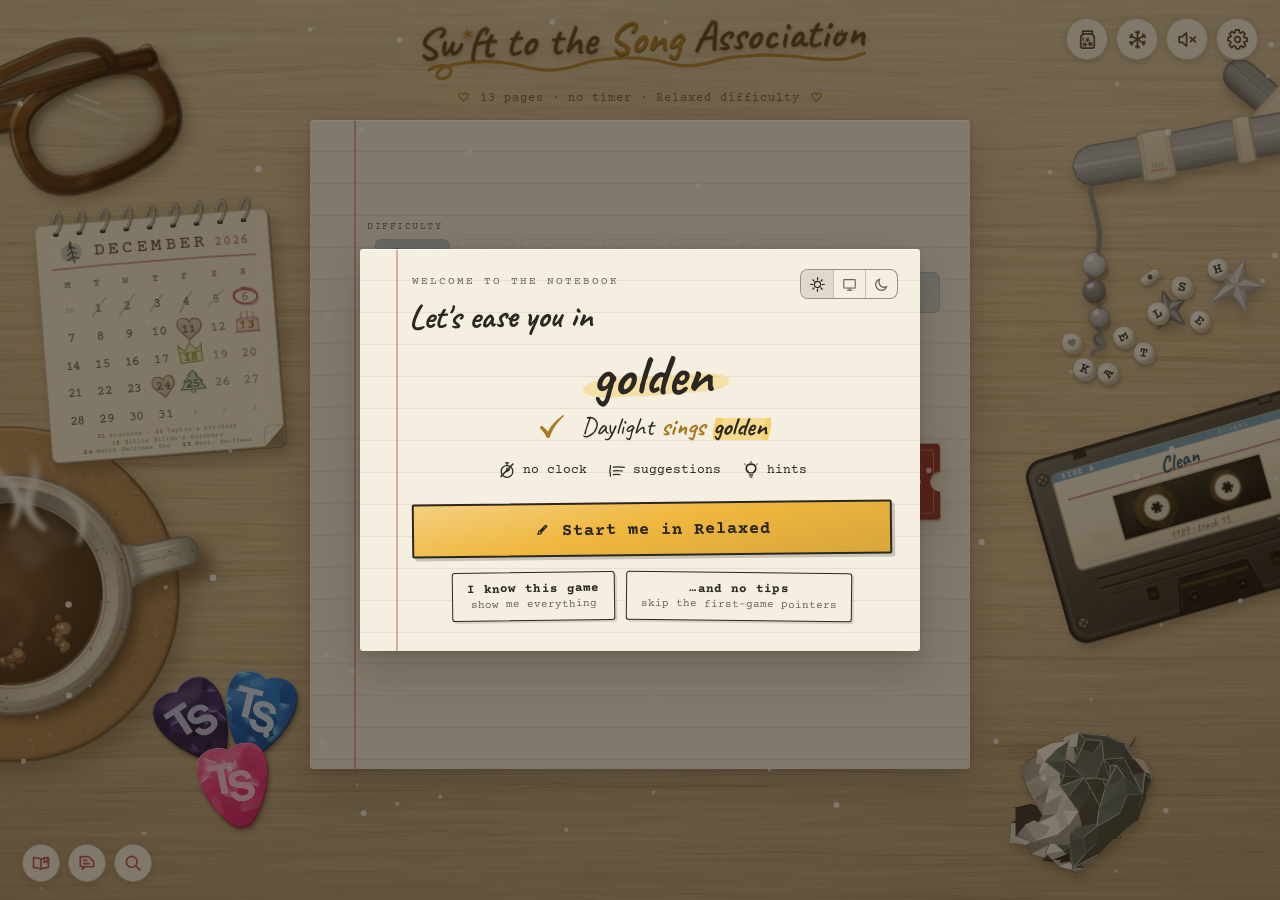
==== commit faf55354: "Stop the daily ticket freezing phones for seconds at a time On an iPhone the whole page froze for ab" ====
--- a/index.html
+++ b/index.html
@@ -1010,8 +1010,14 @@
   <!-- The daily ticket's printed hairline (styles.css, the ticket): a slow wander along the
        rule, a slow swell and thin in its weight, and a fine dropout where the card's grain
        is low. In the element's own pixels, because a 1px rule's bounding box leaves no
-       room for anything to move. -->
-  <filter id="day-hair" filterUnits="userSpaceOnUse" x="-20" y="-20" width="2400" height="400">
+       room for anything to move.
+       THE REGION IS THE COST. Every element wearing this runs all three turbulences over the
+       whole region, not over its own box, at the screen's density. At 2400x400 a 3x phone
+       ground through 8.6M noise pixels per element on every repaint of the ticket, five
+       elements deep, and the page froze for 4.5s at a time. Keep it just past the largest
+       wearer (the frame, about 450x76 on a wide desk) plus the wander. Noise is a function of
+       position, so trimming the region crops nothing that was visible. -->
+  <filter id="day-hair" filterUnits="userSpaceOnUse" x="-20" y="-20" width="700" height="140">
     <feTurbulence type="fractalNoise" baseFrequency="0.06" numOctaves="2" seed="5" result="w"/>
     <feDisplacementMap in="SourceGraphic" in2="w" scale="0.9" xChannelSelector="R" yChannelSelector="G" result="d"/>
     <feTurbulence type="fractalNoise" baseFrequency="0.035" numOctaves="2" seed="21" result="sw"/>
--- a/styles.css
+++ b/styles.css
@@ -479,6 +479,16 @@
      grain stays at a believable scale on phones; from 1200px up it tracks the
      viewport width exactly. */
   @media (min-width: 1200px) { body { background-size: 100% auto; } }
+  /* Phones get the same tile as a picture. The SVG's seven turbulence filters are cheap to
+     draw once on a desktop, but a phone rasterises the 1200px tile at its own 2-3x density
+     (over 150MB at 3x) and cannot keep it, so it re-runs the noise as the page scrolls.
+     oak-phone.webp is that tile already drawn: the centre 700 CSS px of it at 2x, so at any
+     width up to 700 it covers exactly what the SVG would have, grain for grain. It is a render
+     of oak-figure.svg, never edited by hand: re-render it whenever the SVG changes (draw the
+     SVG at 2400x7200 onto a canvas offset -1000px, keep 1400 wide, cwebp -q 80). */
+  @media (max-width: 700px) {
+    body { background-image: url("textures/oak-phone.webp"); background-size: 700px auto; }
+  }
 
   /* Desk lighting, fixed to the viewport: it is the lamp and the camera, not
      the wood, so it must NOT scroll with the tile. Faint top light, a gentle
@@ -534,6 +544,16 @@
      print stays out on the Quiet desk, so the ball that turns into it does too. */
   body[data-desk-density="quiet"]:not([data-desk-print="ready"]) :is(.di-crumple, .di-sheet) { display: none; }
   body[data-desk-density="bare"] .desk-items { display: none !important; }
+  /* Custom: each object the player unticked, by the DESK_PROPS id in data-desk-hide. The print
+     is one object at three ages, so its ball and sheet go with it. */
+  body[data-desk-density="custom"][data-desk-hide~="glasses"] .di-glasses,
+  body[data-desk-density="custom"][data-desk-hide~="mug"] .di-mug,
+  body[data-desk-density="custom"][data-desk-hide~="calendar"] .di-calendar,
+  body[data-desk-density="custom"][data-desk-hide~="picks"] .di-picks,
+  body[data-desk-density="custom"][data-desk-hide~="floss"] .di-floss,
+  body[data-desk-density="custom"][data-desk-hide~="beads-r"] .di-beads-r,
+  body[data-desk-density="custom"][data-desk-hide~="cassette"] .di-cassette,
+  body[data-desk-density="custom"][data-desk-hide~="print"] :is(.di-print, .di-sheet, .di-crumple) { display: none; }
   /* December snowfall: full-viewport decorative canvas, above the notebook but
      below the settings modal (z 200). Shown/hidden + animated by app.js, gated on
      December (active timezone) and motion-allowed. */
@@ -794,6 +814,37 @@
   .dm-print:is(:hover, :focus-visible) { transform: translateY(1px); box-shadow: 0 2px 0 0 var(--ink); }
   .dm-print[aria-pressed="true"] { transform: translateY(3px); box-shadow: none; }
   .dm-print:focus-visible { outline: 1.5px dashed var(--ink-soft); outline-offset: 2px; }
+  /* The slip's two mode keys are tape deck keys in a small housing: a paper top on a hard ink
+     lip (--lip) that sinks on hover and latches flush while its mode is in force, which is what
+     a mode switch is. The key in force wears the notebook's gold. */
+  .tape-deck { --door: 222, 164, 28; --door-a: 0.44; }
+  .tape-deck-bar {
+    display: flex; gap: 8px;
+    border: 2px solid var(--ink); border-radius: 8px;
+    background: color-mix(in srgb, var(--ink) 9%, var(--paper));
+    transform: rotate(-0.35deg);
+  }
+  .deck-slot { position: relative; flex: 1 1 0; min-width: 0; display: flex; flex-direction: column; }
+  .deck-key {
+    --lip: 5px;
+    display: flex; align-items: center; justify-content: center; gap: 8px;
+    margin: 0 0 var(--lip);
+    font-family: var(--type); color: var(--ink); background: var(--paper);
+    border: 2px solid var(--ink); border-radius: 4px;
+    box-shadow: 0 var(--lip) 0 0 var(--deck-lip, var(--ink));
+    transition: transform 0.09s ease, box-shadow 0.09s ease, background-color 0.2s;
+  }
+  .deck-key.is-again { background: linear-gradient(rgba(var(--door), var(--door-a)), rgba(var(--door), var(--door-a))), var(--paper); }
+  .deck-key:is(:hover, :focus-visible) { transform: translateY(2px); box-shadow: 0 3px 0 0 var(--deck-lip, var(--ink)); }
+  .deck-key:is(:hover, :focus-visible):not(.is-again) { background: color-mix(in srgb, var(--ink) 4%, var(--paper)); }
+  .deck-key:focus-visible { outline: 1.5px dashed var(--ink-soft); outline-offset: 4px; }
+  .deck-key:active { transform: translateY(5px); box-shadow: 0 0 0 0 var(--deck-lip, var(--ink)); transition-duration: 0.05s; }
+  /* Night: a cream lip under a key reads as light leaking out of the housing, so the key's side
+     drops to a mid tone of the same ink, and the wash comes up a step over dark paper. */
+  :root[data-theme="dark"] .tape-deck-bar { background: color-mix(in srgb, var(--ink) 6%, var(--paper)); }
+  :root[data-theme="dark"] .deck-key { --deck-lip: color-mix(in srgb, var(--ink) 42%, var(--paper)); }
+  :root[data-theme="dark"] .deck-key.is-again { background: linear-gradient(rgba(var(--door), calc(var(--door-a) + 0.12)), rgba(var(--door), calc(var(--door-a) + 0.12))), var(--paper); }
+  body[data-reduce-motion="on"] .deck-key { transition: none; }
   .dm-deck { padding: 0 0 2px; }
   .dm-deck .tape-deck-bar { gap: 6px; padding: 7px 7px 6px; border-width: 1.5px; box-shadow: 2px 2px 0 rgba(43,39,34,0.14); }
   .dm-deck .deck-key { --lip: 4px; width: 100%; min-height: 38px; padding: 2px 4px; cursor: pointer; }
@@ -1136,13 +1187,19 @@
     /* deckled / torn-ish edge softness */
     transition: background 0.5s ease;
   }
-  /* tension vignette — the room dims as the timer runs out */
+  /* tension vignette — the room dims as the timer runs out.
+     --vignette is registered so that it does NOT inherit: setTension (js/app.js) writes it on
+     the page ten times a second, and an ordinary custom property there would restyle every
+     element on the page each time. The pseudo-element asks for it by name instead. A browser
+     without @property treats it as an ordinary variable, which is slower and looks the same. */
+  @property --vignette { syntax: "<number>"; inherits: false; initial-value: 0; }
   .card::after {
     content: ""; position: absolute; inset: 0; border-radius: 3px;
     pointer-events: none; z-index: 5;
     background: radial-gradient(108% 82% at 50% 43%,
       transparent 36%, rgba(58,14,14,0.5) 76%, rgba(34,6,6,0.82) 100%);
-    opacity: var(--tension, 0);
+    --vignette: inherit;
+    opacity: var(--vignette, 0);
     transition: opacity 0.15s linear;
   }
 
@@ -1653,9 +1710,8 @@
   @keyframes ctaBreeze { 0%, 100% { transform: skewX(0); } 40% { transform: skewX(12deg); } 75% { transform: skewX(-6deg); } }
   @keyframes ctaFlowerSway { 0%, 100% { transform: rotate(0); } 40% { transform: rotate(-7deg); } 75% { transform: rotate(3deg); } }
 
-  /* The Seasons finish: one Mastery pick that wears four finishes, spring, summer, autumn and
-     winter, resolved from the month and the player's hemisphere (js/season.js) and drawn in
-     js/cta.js. Four sets of rules rather than one, because each season is its own material,
+  /* The Seasons finish: one Mastery pick holding four finishes, spring, summer, autumn and
+     winter, one of them pinned on the button all year, and drawn in js/cta.js. Four sets of rules rather than one, because each season is its own material,
      but one grammar: a quiet scene at rest, and on hover that season's weather arrives, runs
      for a few seconds and holds its end state. Winter replaced the old Snowfall finish. */
   .play-cta:is([data-startbtn="spring"], [data-startbtn="summer"], [data-startbtn="autumn"], [data-startbtn="winter"])::after { content: none; }
@@ -1925,6 +1981,64 @@
   .cta-drifts--front .cta-drift-line { fill: none; stroke: var(--drift-line); stroke-width: 1; }
   :is(.play-cta:hover, .play-cta:focus-visible, .bc-cell:hover .play-cta, .bc-cell:focus-visible .play-cta) .cta-drifts--back { transform: scaleY(1.22); transition: transform 4s cubic-bezier(.3,.5,.4,1) .8s; }
   :is(.play-cta:hover, .play-cta:focus-visible, .bc-cell:hover .play-cta, .bc-cell:focus-visible .play-cta) .cta-drifts--front { transform: scaleY(1.32); transition: transform 4.4s cubic-bezier(.3,.5,.4,1) 1.1s; }
+
+  /* =====================================================================
+     SNOW DAY: December's button, over every finish unless switched off on
+     the Mastery card (decemberFinishFor in app.js; drawn in js/cta.js)
+     A garden under a grey snow sky, so white flakes show against it, with
+     a snowman in the left gutter and a cardinal on a post in the right. It
+     is already snowing at rest, every flake held where it is drawn (its
+     fall is paused there by a negative delay); on hover the fall runs, a
+     heavier one fades in the longer the pointer stays, the snow piles up
+     on the post and the snowman's hat, and the cardinal shakes it off.
+     The lettering keeps a soft glow of the sky behind it, because a flake
+     passing through a letter on a light ground otherwise nicks it.
+     ===================================================================== */
+  .play-cta[data-startbtn="snowday"] {
+    --cta-fill: #c3cfd8; --cta-hover-fill: #c3cfd8; --cta-text: #24303c; --cta-hover-text: #24303c;
+    --sd-hill: #b9c7d1; --sd-snow: #fbfcfd; --sd-shade: #c2cfd9; --sd-pine: #3d5a49; --sd-wood: #6a4b33; --sd-flake: #ffffff;
+    --cta-art: linear-gradient(180deg, #a9b8c5 0%, #bfcbd5 45%, #d2dbe2 75%, #dde4e9 100%);
+    background-image: linear-gradient(168deg, #ffffff30 0%, #ffffff00 46%, #2b272214 100%), var(--cta-art);
+  }
+  :root[data-theme="dark"] .play-cta[data-startbtn="snowday"] {
+    --cta-fill: #3b4864; --cta-hover-fill: #3b4864; --cta-text: #f4efe2; --cta-hover-text: #f4efe2;
+    --sd-hill: #4a5a74; --sd-snow: #cfd9e5; --sd-shade: #8798b0; --sd-pine: #26392f; --sd-wood: #4a3524; --sd-flake: #eef3f8;
+    --cta-art: linear-gradient(180deg, #232e45 0%, #2f3c57 50%, #3f4e69 100%);
+    background-image: linear-gradient(168deg, #ffffff12 0%, #ffffff00 46%, #00000030 100%), var(--cta-art);
+  }
+  .play-cta[data-startbtn="snowday"]::after { content: none; }
+  .play-cta[data-startbtn="snowday"] .cta-label { text-shadow: 0 0 6px #dde4e9cc; }
+  :root[data-theme="dark"] .play-cta[data-startbtn="snowday"] .cta-label { text-shadow: 0 1px 2px #1a2234; }
+  .cta-sd-scene { inset: 0; width: 100%; height: 100%; }
+  .cta-sd-hill { fill: var(--sd-hill); }
+  .cta-sd-pine { fill: var(--sd-pine); }
+  .cta-sd-snow, .cta-sd-ball, .cta-sd-cap { fill: var(--sd-snow); }
+  .cta-sd-edge { fill: none; stroke: var(--sd-shade); stroke-width: .55; }
+  .cta-sd-shade { fill: var(--sd-shade); }
+  .cta-sd-ball { stroke: var(--sd-shade); stroke-width: .55; }
+  .cta-sd-round { fill: none; stroke: var(--sd-shade); stroke-width: 1.1; opacity: .7; }
+  .cta-sd-twig { fill: none; stroke: var(--sd-wood); stroke-width: .7; stroke-linecap: round; }
+  .cta-sd-wood { fill: var(--sd-wood); }
+  .cta-sd-shed { fill: var(--sd-flake); opacity: 0; }
+  .cta-sd-fall { inset: 0; container-type: size; }
+  .cta-sd-fall i { position: absolute; width: var(--sz); height: var(--sz); margin: calc(var(--sz) / -2); border-radius: 50%;
+    background: var(--sd-flake); opacity: var(--o); animation: ctaSnowDay var(--t) var(--d) linear infinite paused; }
+  .cta-sd-heavy { opacity: 0; transition: opacity 1.2s ease; }
+  .cta-sd-cap, .cta-sd-bird { transform-box: fill-box; transform-origin: 50% 100%; }
+  .cta-sd-cap { transition: transform .8s ease; }
+  :is(.play-cta:hover, .play-cta:focus-visible, .bc-cell:hover .play-cta, .bc-cell:focus-visible .play-cta)[data-startbtn="snowday"] .cta-sd-fall i { animation-play-state: running; }
+  :is(.play-cta:hover, .play-cta:focus-visible, .bc-cell:hover .play-cta, .bc-cell:focus-visible .play-cta)[data-startbtn="snowday"] .cta-sd-heavy { opacity: 1; transition: opacity 3s .6s ease-in; }
+  :is(.play-cta:hover, .play-cta:focus-visible, .bc-cell:hover .play-cta, .bc-cell:focus-visible .play-cta)[data-startbtn="snowday"] .cta-sd-cap { transform: scale(1.15, 2.1); transition: transform 5s 1s cubic-bezier(.3,.5,.4,1); }
+  :is(.play-cta:hover, .play-cta:focus-visible, .bc-cell:hover .play-cta, .bc-cell:focus-visible .play-cta)[data-startbtn="snowday"] .cta-sd-bird { animation: ctaSdShake .55s 3.2s ease-in-out both; }
+  :is(.play-cta:hover, .play-cta:focus-visible, .bc-cell:hover .play-cta, .bc-cell:focus-visible .play-cta)[data-startbtn="snowday"] .cta-sd-shed { animation: ctaSdShed .7s 3.3s ease-out both; }
+  @keyframes ctaSnowDay {
+    0% { opacity: 0; transform: translate(var(--xa), var(--ya)); }
+    7%, 93% { opacity: var(--o); }
+    50% { transform: translate(var(--xm), var(--ym)); }
+    100% { opacity: 0; transform: translate(var(--xb), var(--yb)); }
+  }
+  @keyframes ctaSdShake { 0%, 100% { transform: none; } 15% { transform: rotate(-9deg) scale(1.08, .94); } 35% { transform: rotate(8deg) scale(1.08, .94); } 55% { transform: rotate(-5deg); } 75% { transform: rotate(3deg); } }
+  @keyframes ctaSdShed { 0% { opacity: 0; transform: translate(0, 0); } 15% { opacity: 1; } 100% { opacity: 0; transform: translate(var(--sx), var(--sy)); } }
 
   /* Ivy is deliberately allowed out of the frame, like a cutting laid on brick. The brick is
      dark enough to carry cream lettering at 4.8:1, and a soft shade sits under the label so the
@@ -7012,87 +7126,98 @@
   .tbt-end .bg-charms { margin: 0 0 12px; padding-top: 11px;
     border-top: 1px dotted color-mix(in srgb, var(--ink-soft) 32%, transparent); }
 
-  /* ---------- THE TAPE DECK: every side mode's end-of-run row ----------
-     One transport bar for every ending that is not the main results page (Challenges, Album
-     Focus, Custom, the guest shelf and the lineup, the bonus back cover, Track by Track and
-     Ruthless). tapeDeck() in app.js draws it and its header comment has the why: EJECT goes back
-     where you came from, REWIND plays this again, and the bonus back cover's third key plays the
-     other side of the same game with its sticker's own mark.
-
-     COLOUR IS ONE RULE, never a pick per mode: the rewind key wears the colour of the door eject
-     goes back through, and the game has five. Eject and the other-side key are plain ink, and
-     the words are the only thing a mode gets of its own. This replaced a family in which every
-     pair had its own two washes and its own textile, which by the ninth mode read as random, so
-     do not hand a mode its own colour here; a new mode joins the door its eject returns to.
-       notebook    the notebook's own modes (Album Focus, Custom): the masthead's gold
+  /* ---------- THE END ROW: every side mode's end-of-run row ----------
+     One row for every ending that is not the main results page (Challenges, Album Focus,
+     Custom, the guest shelf and the lineup, the bonus back cover, Track by Track and Ruthless).
+     endRow() in app.js draws it and its header comment has the why. Each key is a cloth-bound
+     cover, foil stamped: a weave you can just see and a thick-and-thin rule a finger's width
+     in from the edge. Replay is bound in the door's cloth and stamped in pale foil, and takes
+     the room; the way back and the bonus other-side key are natural linen stamped in ink, and
+     only as wide as their words. That is the hierarchy: replay leads.
+
+     COLOUR IS ONE RULE, never a pick per mode: the replay key wears the cloth of the door the
+     way back goes through, and the game has five. The other keys are plain linen, and the
+     words are the only thing a mode gets of its own. So do not hand a mode its own colour
+     here; a new mode joins the door its way back returns to.
+       notebook    the notebook's own modes (Album Focus, Custom): the masthead's gold, as ochre
        challenges  the wax-seal red
        bonus       the bonus shelf (every zine, Track by Track): its nav card's green
        guests      the guest shelf, and the lineup dealt from it: denim
-       ruthless    its own door, a stamp on the front page: that stamp's burnt orange, leaned
-                   toward its amber so it never reads as the wax red
-     The four washes are tuned to land at one strength on cream (yellow needs the most pigment
-     to show, red the least before it turns pink) and come up a step at night, where they sit
-     over dark paper. */
-  .tape-deck { container-type: inline-size; padding: 2px 0 6px; }
-  .tape-deck[data-family="notebook"]   { --door: 222, 164, 28;  --door-a: 0.44; }
-  .tape-deck[data-family="challenges"] { --door: 178, 52, 42;   --door-a: 0.36; }
-  .tape-deck[data-family="bonus"]      { --door: 52, 146, 114;  --door-a: 0.36; }
-  .tape-deck[data-family="guests"]     { --door: 58, 104, 168;  --door-a: 0.34; }
-  .tape-deck[data-family="ruthless"]   { --door: 206, 100, 36;  --door-a: 0.40; }
-  /* the housing: inked, a shade darker than the page, and laid down a hair off true */
-  .tape-deck-bar {
-    display: flex; gap: 8px;
-    padding: 21px 10px 15px;
-    border: 2px solid var(--ink); border-radius: 8px;
-    background: color-mix(in srgb, var(--ink) 9%, var(--paper));
-    box-shadow: 3px 3px 0 rgba(43, 39, 34, 0.14);
-    transform: rotate(-0.35deg);
-  }
-  .deck-slot { position: relative; flex: 1 1 0; min-width: 0; display: flex; flex-direction: column; }
-  /* each key's function, printed on the panel above it the way a deck labels its keys */
-  .deck-legend {
-    position: absolute; top: -16px; left: 0; right: 0; text-align: center;
-    font-family: var(--type); font-weight: 700; font-size: calc(9px + var(--text-size-adjust));
-    letter-spacing: 2.6px; text-transform: uppercase; color: var(--ink-soft);
-  }
-  /* The key: a paper top on a hard ink lip (--lip), the same flat offset the game's buttons
-     already cast, standing in for the key's side. It sinks on hover and latches flush on press. */
-  .deck-key {
-    --lip: 5px;
-    display: flex; align-items: center; justify-content: center; gap: 8px;
-    min-height: 47px; padding: 0 10px; margin: 0 0 var(--lip);
-    font-family: var(--type); color: var(--ink); background: var(--paper);
-    border: 2px solid var(--ink); border-radius: 4px;
-    box-shadow: 0 var(--lip) 0 0 var(--deck-lip, var(--ink));
-    transition: transform 0.09s ease, box-shadow 0.09s ease, background-color 0.2s;
-  }
-  .deck-key.is-again { background: linear-gradient(rgba(var(--door), var(--door-a)), rgba(var(--door), var(--door-a))), var(--paper); }
-  .deck-key:is(:hover, :focus-visible) { transform: translateY(2px); box-shadow: 0 3px 0 0 var(--deck-lip, var(--ink)); }
-  .deck-key:is(:hover, :focus-visible):not(.is-again) { background: color-mix(in srgb, var(--ink) 4%, var(--paper)); }
-  .deck-key:focus-visible { outline: 1.5px dashed var(--ink-soft); outline-offset: 4px; }
-  .deck-key:active { transform: translateY(5px); box-shadow: 0 0 0 0 var(--deck-lip, var(--ink)); transition-duration: 0.05s; }
-  .deck-lab { font-weight: 700; font-size: calc(14px + var(--text-size-adjust)); letter-spacing: 1px; white-space: nowrap; overflow: hidden; text-overflow: ellipsis; }
-  .deck-key .deck-glyph { width: 21px; height: 21px; flex: none; }
-  /* the two sticker marks are strokes, not fills: weighted up to sit level with the solid ones */
-  /* Both are padded out to the solid glyphs' 21px box, so when the mark stacks over the word
-     on a narrow deck every label still sits on one line across the keys. */
-  .deck-key .play-nib { width: 19px; height: 19px; margin: 1px 0; flex: none; stroke-width: 1.9; }
-  .deck-key .play-loop { width: 24px; height: 15px; margin: 3px 0; stroke-width: 2.1; }
-  /* Narrow (a phone, or three keys in a short card): the mark goes over the word, so a label
-     never has to be cut to fit beside it. */
+       ruthless    its own door, a stamp on the front page: that stamp's burnt orange
+     Each cloth is its door's colour taken deep enough for pale foil to read on it, which is
+     why the gold is an ochre. Cloth is a thing, not ink, so it keeps its colour at night. */
+  .end-row { display: flex; gap: 10px; padding: 3px 0 9px; container-type: inline-size; }
+  .end-row[data-family="notebook"]   { --cloth: #93680c; }
+  .end-row[data-family="challenges"] { --cloth: #8e2a25; }
+  .end-row[data-family="bonus"]      { --cloth: #1f6a52; }
+  .end-row[data-family="guests"]     { --cloth: #2b4e85; }
+  .end-row[data-family="ruthless"]   { --cloth: #a54c18; }
+  .end-key {
+    --linen: #e3d8bd; --stock: var(--linen);
+    --weave:
+      repeating-linear-gradient(0deg, rgba(255, 252, 240, 0.28) 0 1px, transparent 1px 3px),
+      repeating-linear-gradient(90deg, rgba(60, 46, 24, 0.055) 0 1px, transparent 1px 3px);
+    flex: 0 1 auto; min-width: 0; margin: 0; padding: 5px; border: 0; border-radius: 4px;
+    font-family: var(--type); font-weight: 700; font-size: calc(13.5px + var(--text-size-adjust)); line-height: 1;
+    letter-spacing: 1.8px; text-transform: uppercase; color: #2b2722;
+    background: var(--weave), var(--stock);
+    box-shadow: 0 0 0 1px rgba(43, 39, 34, 0.5), 2px 4px 0 rgba(43, 39, 34, 0.2);
+    cursor: pointer; -webkit-tap-highlight-color: transparent;
+    transition: transform 0.12s ease, box-shadow 0.12s ease;
+  }
+  .end-key.is-again {
+    --stock: var(--cloth);
+    --weave:
+      repeating-linear-gradient(0deg, rgba(255, 250, 235, 0.075) 0 1px, transparent 1px 3px),
+      repeating-linear-gradient(90deg, rgba(20, 14, 8, 0.10) 0 1px, transparent 1px 3px);
+    flex: 1 0 auto; color: #f4e6bd;
+    box-shadow: 0 0 0 1px color-mix(in srgb, var(--cloth) 70%, #17120d), 2px 4px 0 rgba(43, 39, 34, 0.26);
+  }
+  /* The stamped rule: thick outside, thin inside, with the cloth showing between them. One
+     border and two inset shadows, the first of which is the gap. */
+  .end-key-face {
+    display: flex; align-items: center; justify-content: center; gap: 10px;
+    min-width: 0; min-height: 44px; padding: 0 14px; border-radius: 2px;
+    border: 1.5px solid color-mix(in srgb, currentColor 80%, transparent);
+    box-shadow: inset 0 0 0 2.5px var(--stock), inset 0 0 0 3.25px color-mix(in srgb, currentColor 70%, transparent);
+  }
+  .end-key.is-again .end-key-face { padding: 0 18px; }
+  .end-key-mark { display: flex; flex: none; }
+  /* the tracking's trailing space is paid back on the left, so the word sits centred */
+  .end-key-lab { min-width: 0; padding: 2px 0 2px 1.8px; white-space: nowrap; overflow: hidden; text-overflow: ellipsis; }
+  .end-key .back-arrow { display: block; width: 24px; height: 12px; margin: 0; overflow: visible; }
+  .end-key .again-turn { display: block; width: 19px; height: 19px; }
+  .end-key .play-nib { display: block; width: 18px; height: 18px; stroke-width: 1.6; }
+  .end-key .play-loop { width: 25px; height: 15px; stroke-width: 1.7; }
+  .end-key:is(:hover, :focus-visible) { transform: translate(-1px, -2px); box-shadow: 0 0 0 1px rgba(43, 39, 34, 0.5), 3px 6px 0 rgba(43, 39, 34, 0.18); }
+  .end-key.is-again:is(:hover, :focus-visible) { color: #fff3cf; box-shadow: 0 0 0 1px color-mix(in srgb, var(--cloth) 70%, #17120d), 3px 6px 0 rgba(43, 39, 34, 0.22); }
+  .end-key:focus-visible { outline: 1.5px dashed var(--ink-soft); outline-offset: 5px; }
+  .end-key:active, .end-key.is-again:active { transform: translate(1px, 3px); box-shadow: 0 0 0 1px rgba(43, 39, 34, 0.5), 0 0 0 rgba(43, 39, 34, 0); transition-duration: 0.05s; }
+  /* Three keys (the bonus back cover) in anything short of a wide card: the marks leave, since
+     three words already say which key is which. */
+  @container (max-width: 560px) {
+    .end-row-n3 .end-key { font-size: calc(13px + var(--text-size-adjust)); letter-spacing: 1.5px; }
+    .end-row-n3 .end-key-mark { display: none; }
+    .end-row-n3 .end-key-face, .end-row-n3 .end-key.is-again .end-key-face { padding: 0 13px; }
+  }
+  /* A phone: only replay keeps its mark, so no word is ever cut to fit. */
   @container (max-width: 400px) {
-    .tape-deck-bar { gap: 6px; padding: 20px 7px 14px; }
-    .deck-key { flex-direction: column; gap: 3px; min-height: 54px; padding: 6px 4px; }
-    .deck-lab { font-size: calc(12px + var(--text-size-adjust)); letter-spacing: 0.5px; }
-    .deck-legend { letter-spacing: 1.6px; }
-  }
-  /* Night. The washes come up a step over dark paper; the shadow has nothing to fall on; and a
-     cream lip under a key reads as light leaking out of the deck, so the key's side drops to a
-     mid tone of the same ink. */
-  :root[data-theme="dark"] .tape-deck-bar { box-shadow: 3px 3px 0 rgba(0, 0, 0, 0.45); background: color-mix(in srgb, var(--ink) 6%, var(--paper)); }
-  :root[data-theme="dark"] .deck-key { --deck-lip: color-mix(in srgb, var(--ink) 42%, var(--paper)); }
-  :root[data-theme="dark"] .deck-key.is-again { background: linear-gradient(rgba(var(--door), calc(var(--door-a) + 0.12)), rgba(var(--door), calc(var(--door-a) + 0.12))), var(--paper); }
-  body[data-reduce-motion="on"] .deck-key { transition: none; }
+    .end-row { gap: 8px; }
+    .end-key, .end-row-n3 .end-key { font-size: calc(12px + var(--text-size-adjust)); letter-spacing: 1.1px; padding: 4px; }
+    .end-key-face, .end-key.is-again .end-key-face { padding: 0 9px; gap: 7px; }
+    .end-key-lab { padding-left: 1.1px; }
+    .end-key:not(.is-again) .end-key-mark { display: none; }
+    .end-row-n3 .end-key-face, .end-row-n3 .end-key.is-again .end-key-face { padding: 0 8px; }
+  }
+  @container (max-width: 340px) {
+    .end-key, .end-row-n3 .end-key { font-size: calc(11.5px + var(--text-size-adjust)); letter-spacing: 0.9px; }
+  }
+  /* Night. The cloth keeps its colour; the linen comes down a step so it is not the brightest
+     thing on a dark page, and the shadow has to be darker than the page to fall on it. */
+  :root[data-theme="dark"] .end-key { --linen: #cfc3a6; box-shadow: 0 0 0 1px rgba(0, 0, 0, 0.6), 2px 4px 0 rgba(0, 0, 0, 0.45); }
+  :root[data-theme="dark"] .end-key:is(:hover, :focus-visible) { box-shadow: 0 0 0 1px rgba(0, 0, 0, 0.6), 3px 6px 0 rgba(0, 0, 0, 0.4); }
+  :root[data-theme="dark"] .end-key:active { box-shadow: 0 0 0 1px rgba(0, 0, 0, 0.6), 0 0 0 rgba(0, 0, 0, 0); }
+  body[data-reduce-motion="on"] .end-key { transition: none; }
 
   /* The back cover's deck runs the full width of the card it sits under, both reading one
      --bg-card-w stated once on .bg-end. */
@@ -7160,7 +7285,7 @@
        is short enough to keep. */
     .bg-track.ok .bg-track-note { display: none; }
     .bg-track.ok .bg-track-note.is-time { display: block; }
-    /* The deck is the last thing on a phone's page, and the corner links float over the bottom
+    /* The end row is the last thing on a phone's page, and the corner links float over the bottom
        of the screen, so without somewhere to scroll to its keys sit underneath them and cannot
        be pressed. The padding is the links' own height plus a thumb's worth of clearance. It is
        set down with the charms below because it is the one rule here about the actions. */
@@ -7230,7 +7355,7 @@
   }
   .chall-result-token { font-family: var(--type); font-size: calc(13px + var(--text-size-adjust)); color: #2b2722; margin-bottom: 4px; }
   .chall-result-meta { font-family: var(--type); font-size: calc(11px + var(--text-size-adjust)); color: var(--ink-soft); margin-bottom: 12px; }
-  /* The podium's tape deck (TAPE DECK above), sitting over the full-width way home (the
+  /* The podium's end row (END ROW above), sitting over the full-width way home (the
      postmark, .postmark). Challenges, Album Focus, Custom, the guest shelf and the lineup all
      end here. */
   .chall-result-actions { margin-top: 8px; }
@@ -9385,7 +9510,7 @@
      with a filter, exactly as the Stats page's objects are; the writing ON the page (the
      section labels, the asides) stays in the page's own ink. Tape always sits outside a dimmed
      element, because no filter may reach a strip (see the shared washi rule). */
-  #recordsBody {
+  :is(#recordsBody, [data-flip-id="recordsBody"]) {
     container: records / inline-size;
     --rec-pen: #2b2722; --rec-soft: #6f675a; --rec-red: #a8322e;
     --rec-form: #4c6680; --rec-form-soft: #8197ad; --rec-stock: #fbf9f2;
@@ -10052,8 +10177,16 @@
     font-family: var(--type); font-size: calc(12px + var(--text-size-adjust)); letter-spacing: 1px;
     color: var(--ink-soft); margin-bottom: 6px; transform: rotate(-0.5deg);
   }
-  .word-wrap { position: relative; text-align: center; margin: 6px 0 14px; animation: tremor 0.15s linear infinite; }
-  /* amplitude scales with --tension, so it's perfectly still until time runs low */
+  /* isolation stands in for the stacking context the tremor used to give the wrap all round
+     long, so the swipe and the stamp layer the same whether or not it is shaking. */
+  .word-wrap { position: relative; text-align: center; margin: 6px 0 14px; isolation: isolate; }
+  /* The tremor only exists while the clock is low. It used to run for the whole round at an
+     amplitude of zero, which looked still and was not: an endless animation keeps the page
+     producing frames for as long as it is on screen. setTension (js/app.js) raises data-tense
+     on the wrap. :where keeps this at the wrap's own weight, so anything that already
+     overrode the animation still does. */
+  .word-wrap:where([data-tense]) { animation: tremor 0.15s linear infinite; }
+  /* amplitude scales with --tension, so it builds from nothing as time runs low */
   @keyframes tremor {
     0%   { transform: translate(calc(var(--tension) * -1.1px), calc(var(--tension) *  0.5px)); }
     25%  { transform: translate(calc(var(--tension) *  1.3px), calc(var(--tension) * -0.9px)); }
@@ -10592,13 +10725,15 @@
   .anniversary-note.an-fit-tight .an-mark svg { width: 18px; height: 18px; vertical-align: -3px; }
   .anniversary-note.an-fit-head .an-line { display: none; }
   .anniversary-note.an-fit-none { visibility: hidden; }
-  /* Too narrow to sit beside the podium, so it drops under it, still right-aligned and
-     still just above the button. Here it does take its own height: on a phone there is no
-     empty margin beside the best line to write into. */
-  @media (max-width: 700px) {
-    .start-podium-row { display: block; }
-    .anniversary-note { display: block; height: auto; max-width: none; margin: 10px 0 0; }
-  }
+  /* No room beside the podium, so it drops under it, still right-aligned and still just
+     above the button. Here it does take its own height. This is a MEASURED decision
+     (fitAnniversaryNote sets .an-under), not a breakpoint: a fixed 700px cut dropped the
+     note on a 681px window with three hundred pixels of empty margin beside the best line,
+     opening a gap for nothing. Under 700px the note goes under only when it can't fit
+     beside at full or tight size; above it, the old fit steps still apply. */
+  .start-podium-row.an-under { display: block; }
+  .start-podium-row.an-short .best-empty-more { display: none; }
+  .start-podium-row.an-under > .anniversary-note:not([hidden]) { display: block; height: auto; max-width: none; margin: 10px 0 0; }
 
   /* ---------- Day tape (game screen header, dated days only) ----------
      A strip of the notebook's washi tape stuck across the header beside the page count, the
@@ -11328,6 +11463,11 @@
     text-wrap: balance;
   }
   .deepcut-note b { color: var(--ink); font-weight: 700; }
+  /* An unreleased song named: the red pen, tipped a little, under the card it is about. */
+  .unreleased-note {
+    font-family: var(--hand); font-size: calc(19px + var(--text-size-adjust)); color: var(--red-pen);
+    text-align: center; margin: 8px auto 0; transform: rotate(-1.5deg); line-height: 1.2;
+  }
   .deepcut-note-album {
     font-family: var(--type); font-size: calc(10px + var(--text-size-adjust));
     text-transform: uppercase; letter-spacing: 1px; margin-left: 7px; vertical-align: 1px;
@@ -12561,8 +12701,8 @@
   :root {
     --mark-cross: url("data:image/svg+xml,%3Csvg xmlns='http://www.w3.org/2000/svg' viewBox='0 0 12 12' fill='none' stroke='black' stroke-linecap='round'%3E%3Cpath d='M2.5 2.5L9.5 9.55' stroke-width='1.45'/%3E%3Cpath d='M9.5 2.45L2.5 9.5' stroke-width='1.45'/%3E%3C/svg%3E");
     --mark-tick: url("data:image/svg+xml,%3Csvg xmlns='http://www.w3.org/2000/svg' viewBox='0 0 12 12' fill='none' stroke='black' stroke-linecap='round'%3E%3Cpath d='M1.7 6.5Q3.3 7.7 4.5 10.1' stroke-width='1.5'/%3E%3Cpath d='M4.5 10.1Q6.6 5.3 10.6 1.6' stroke-width='1.2'/%3E%3C/svg%3E");
-    /* the pencil ring "circle one" draws round a chosen number: one loop that overshoots its start */
-    --mark-ring: url("data:image/svg+xml,%3Csvg xmlns='http://www.w3.org/2000/svg' viewBox='0 0 40 34' fill='none' stroke='black' stroke-linecap='round'%3E%3Cpath d='M27.6 4.6C21 1.8 9.4 3 5.2 9.8C1.4 16 4.2 26.6 13.4 30.2C21.8 33.4 33.4 29.8 36 21.6C38.4 14 33 6.4 23.4 4.2C20.4 3.6 17.2 3.8 14.6 4.6' stroke-width='2'/%3E%3C/svg%3E");
+    /* two quick pen strokes under a chosen word or number, the long one first and the second shorter beneath it */
+    --mark-under: url("data:image/svg+xml,%3Csvg xmlns='http://www.w3.org/2000/svg' viewBox='0 0 24 9' fill='none' stroke='black' stroke-linecap='round'%3E%3Cpath d='M1.6 3.1C7.4 2.2 14.6 1.9 22.6 2.7' stroke-width='1.9'/%3E%3Cpath d='M4.4 6.9C9.4 6.1 14.2 6 19.4 6.5' stroke-width='1.4'/%3E%3C/svg%3E");
     --mark-chev: url("data:image/svg+xml,%3Csvg xmlns='http://www.w3.org/2000/svg' viewBox='0 0 13 9' fill='none' stroke='black' stroke-linecap='round' stroke-linejoin='round'%3E%3Cpath d='M1.6 2.3Q4.5 5.3 6.3 7Q8.7 4.4 11.5 1.7' stroke-width='1.5'/%3E%3C/svg%3E");
   }
   .btn-close::before, .quit-btn::before {
@@ -13658,17 +13798,23 @@
   .ach-recap .ach-recap-target--muted { opacity: 0.24; filter: grayscale(0.9); }
   /* Charms past the cap, waiting on the overflow count to unfold them in place. */
   .ach-recap .ach-chip.ach-folded { display: none; }
-  /* the overflow count is written in, not typed, big enough to sit in the row of charms; hover
-     draws a loose pencil ring round it */
+  /* the overflow count is written in, not typed, big enough to sit in the row of charms. Under
+     the pointer (or keyboard focus) it nudges right and a drawn chevron appears after it,
+     pointing the way the folded charms come out when it is pressed. It used to get a pencil
+     ring drawn round it; a ring round the thing under the pointer never looked right. The
+     chevron's room is padded in and handed back as margin, so the row stays centred. */
   .ach-recap .ach-chip--more { position: relative; font: 700 calc(19px + var(--text-size-adjust))/1 var(--hand);
-    color: var(--ink-soft); border: none; background: none; border-radius: 0; padding: 4px 5px; margin-left: 1px; cursor: pointer;
-    transition: color 0.15s ease; }
-  .ach-recap .ach-chip--more .more-ring { position: absolute; inset: -3px -4px -2px; width: calc(100% + 8px); height: calc(100% + 5px);
-    overflow: visible; pointer-events: none; }
-  .ach-recap .ach-chip--more .more-ring path { fill: none; stroke: currentColor; stroke-width: 1.3; stroke-linecap: round;
-    vector-effect: non-scaling-stroke; stroke-dasharray: 100; stroke-dashoffset: 100; transition: stroke-dashoffset 0.3s ease; }
-  .ach-recap .ach-chip--more:is(:hover, :focus-visible) { color: var(--ink); outline: none; }
-  .ach-recap .ach-chip--more:is(:hover, :focus-visible) .more-ring path { stroke-dashoffset: 0; }
+    color: var(--ink-soft); border: none; background: none; border-radius: 0; padding: 4px 15px 4px 5px; margin: 0 -10px 0 1px; cursor: pointer;
+    transition: color 0.15s ease, transform 0.18s ease; }
+  .ach-recap .ach-chip--more::after {
+    content: ""; position: absolute; right: 1px; top: 50%; width: 9px; height: 11px; margin-top: -5px; background: currentColor;
+    -webkit-mask: var(--mark-chev) center / contain no-repeat; mask: var(--mark-chev) center / contain no-repeat;
+    transform: rotate(-90deg) translateY(-3px); opacity: 0; transition: opacity 0.15s ease, transform 0.18s ease;
+  }
+  .ach-recap .ach-chip--more:is(:hover, :focus-visible) { color: var(--ink); outline: none; transform: translateX(2px); }
+  .ach-recap .ach-chip--more:is(:hover, :focus-visible)::after { opacity: 1; transform: rotate(-90deg); }
+  body[data-reduce-motion="on"] .ach-recap .ach-chip--more,
+  body[data-reduce-motion="on"] .ach-recap .ach-chip--more::after { transition: none; }
   .ach-recap-names { display: flex; flex-wrap: wrap; align-items: baseline; gap: 2px 0;
     list-style: none; padding: 0; font-family: var(--hand); font-size: calc(15px + var(--text-size-adjust));
     line-height: 1.25; color: var(--ink-soft); margin: 9px 0 0; }
@@ -14124,8 +14270,8 @@
   header.title.pl-mast h1 { font-size: clamp(22px, 8cqi, 44px); margin: 0; }
   .pl-front-row { display: flex; align-items: flex-end; justify-content: center; gap: 28px; width: 100%; }
   /* Under the body's id so it outranks the front page's own six-column card rules. */
-  #glossaryBody .see-also.pl-nav { margin: 0; flex: 0 1 300px; grid-template-columns: 1fr 1fr; }
-  #glossaryBody .see-also.pl-nav > .nav-card { grid-column: auto; }
+  :is(#glossaryBody, [data-flip-id="glossaryBody"]) .see-also.pl-nav { margin: 0; flex: 0 1 300px; grid-template-columns: 1fr 1fr; }
+  :is(#glossaryBody, [data-flip-id="glossaryBody"]) .see-also.pl-nav > .nav-card { grid-column: auto; }
   /* plate iii: an answer half-written with the suggestions open. In the round the card floats
      over the page; here it is laid in the flow so the hint button can sit under it. */
   .pl-answer .input-area { position: relative; }
@@ -14737,6 +14883,34 @@
     font-family: var(--type); font-size: calc(11px + var(--text-size-adjust)); letter-spacing: .6px; color: var(--ink-soft);
   }
   .sb-album-count b { color: var(--ink); font-weight: 700; }
+  /* The unreleased page: the same band and checklist as every album, marked off by a hazard
+     stripe because these are the songs nobody is expected to know. Kept to two places so it
+     reads as a warning label rather than a theme: a short yellow-and-black edge where the album
+     ink would be, and the band's own progress fill laid as faint amber stripes. Flat colour,
+     no shading, so it is still ink on paper. */
+  .sb-album.sb-unreleased { --hazard: #e3a91f; --hazard-tick: #a67a0c; }
+  :root[data-theme="dark"] .sb-album.sb-unreleased { --hazard: #d9a23a; --hazard-tick: #e0a83a; }
+  .sb-unreleased .sb-box-tick { stroke: var(--hazard-tick); }
+  .sb-unreleased .sb-band {
+    position: relative; border-left: 0; padding-left: 18px;
+    background:
+      linear-gradient(to right, transparent var(--fill), color-mix(in srgb, var(--paper) 60%, transparent) var(--fill)),
+      repeating-linear-gradient(-45deg,
+        color-mix(in srgb, var(--hazard) 36%, transparent) 0 8px,
+        color-mix(in srgb, var(--hazard) 12%, transparent) 8px 16px);
+  }
+  .sb-unreleased .sb-band::before {
+    content: ""; position: absolute; left: 0; top: 0; bottom: 0; width: 7px; border-radius: 2px 0 0 2px;
+    background: repeating-linear-gradient(-45deg, var(--hazard) 0 3.5px, #2b2722 3.5px 7px);
+  }
+  .sb-past {
+    margin-left: 10px; padding-left: 10px; border-left: 1px solid color-mix(in srgb, var(--ink) 25%, transparent);
+    font-size: calc(10px + var(--text-size-adjust)); letter-spacing: 1px; text-transform: uppercase;
+  }
+  .sb-past-pct {
+    font-family: var(--hand); font-size: calc(21px + var(--text-size-adjust)); line-height: .8;
+    color: var(--red-pen); font-weight: 700; letter-spacing: 0;
+  }
   .sb-done-tag { display: inline-flex; align-items: center; gap: 6px; color: var(--ink); font-weight: 700; text-transform: uppercase; letter-spacing: 1px; }
   /* the tick hangs over the band's padding rather than standing in its line, so a finished
      album's band is exactly as tall as an unfinished one */
@@ -14985,8 +15159,13 @@
      reads as something noticed out of the corner of the eye rather than as a button
      pulsing for attention. Played, the stub is torn and the glint goes with it; with
      reduced motion it is never drawn at all. It rides ::after, which the played state
-     claims for its fibre lip, and the two can never be on the card at once. */
-  @media (prefers-reduced-motion: no-preference) {
+     claims for its fibre lip, and the two can never be on the card at once.
+     Not on a touch screen. The strip sits inside .day-shadow's drop-shadow and its own
+     mask, so every frame the band moves, the phone re-renders the whole filtered ticket,
+     #day-hair's noise included: half a second a frame on an iPhone, eight hitches every
+     ten seconds. A transform on the band does not escape that, because the filter above it
+     still has to be redrawn. Without the glint the ticket is painted once and left. */
+  @media (prefers-reduced-motion: no-preference) and (pointer: fine) {
     .day:not(.day--done) .day-strip::after {
       content: ""; position: absolute; inset: 0; z-index: 5; pointer-events: none;
       background: linear-gradient(105deg, transparent 38%, var(--day-glint) 50%, transparent 62%)
@@ -16331,6 +16510,15 @@
     radial-gradient(circle at 3px 10px, color-mix(in srgb, var(--ink) 45%, transparent) 1.2px, transparent 1.6px),
     radial-gradient(circle at 10px 10px, color-mix(in srgb, var(--ink) 45%, transparent) 1.2px, transparent 1.6px); }
   .bc-owe { margin-top: 12px; text-align: center; }
+  /* Snow day's December switch (decemberRow in js/rewardboard.js): sewn on below the finishes,
+     ruled off from them because it is not one of them. Off, it is the empty thread holes. */
+  .bc-card .bc-cell.bc-december { flex-direction: row !important; flex-wrap: wrap; justify-content: center; gap: 6px 16px !important;
+    width: 100%; margin-top: 18px; padding: 14px 4px 2px !important; border-top: 1.2px dashed color-mix(in srgb, var(--ink) 38%, transparent); text-align: left; }
+  .bc-dec-tx { display: flex; flex-direction: column; gap: 3px; }
+  .bc-dec-tx b { font-family: var(--hand); font-size: calc(20px + var(--text-size-adjust)); line-height: 1; color: var(--ink); }
+  .bc-dec-tx span { font-family: var(--type); font-size: calc(10px + var(--text-size-adjust)); color: var(--ink); }
+  .bc-dec-tx i { font-family: var(--hand); font-weight: 600; font-style: normal; font-size: 15px; line-height: 1; color: var(--ink-soft); }
+  .bc-december:not(.on) .bc-dec-tx :is(b, span) { color: var(--ink-soft); }
   .bc-refill { position: relative; margin: -1px 22px 0; padding: 12px 12px 14px; background: color-mix(in srgb, var(--o) 9%, var(--mpp-card));
     border: 1.5px solid var(--ink); border-top: 1.5px dashed var(--ink); border-radius: 0 0 6px 6px; }
   .bc-refill-hd { display: flex; align-items: baseline; gap: 10px; margin-bottom: 12px; }
@@ -17343,9 +17531,71 @@
   .fr-kicker { font-family: var(--type); font-size: calc(11px + var(--text-size-adjust)); letter-spacing: 2px; text-transform: uppercase; color: var(--ink-soft); margin: 0 0 6px; }
   .fr-title { font-family: var(--hand); font-size: calc(34px + var(--text-size-adjust)); font-weight: 700; color: var(--ink); margin: 0 0 8px; transform: rotate(-0.6deg); }
   .fr-sub { font-family: var(--type); font-size: calc(14px + var(--text-size-adjust)); line-height: 1.5; color: var(--ink-soft); margin: 0 0 20px; max-width: 44ch; }
-  /* The pointer at the how-to card: smaller and ruled off, so it reads as a footnote to the
-     welcome rather than a third thing to decide about before playing. */
-  .fr-aside { font-size: calc(12px + var(--text-size-adjust)); padding-top: 12px; border-top: 1px dashed rgba(43,39,34,0.16); margin-bottom: 18px; }
+  /* The welcome shows the game instead of describing it (firstRunWelcomeHTML): a prompt word in
+     the real .word hand, and under it the verdict line a right page writes. Only the size moves;
+     the highlighter, the tick and "sings" stay the game's own. The word's ::before swipe sits at
+     z-index -1, so the demo isolates itself to keep it on this card rather than behind it. */
+  .fr-demo { text-align: center; margin: 2px 0 16px; isolation: isolate; }
+  .fr-demo-word { margin: 6px 0 4px; }
+  .fr-demo-word .word { font-size: calc(58px + var(--text-size-adjust)); }
+  .fr-demo-say { justify-content: center; }
+  /* Relaxed's terms in the front page's own rule marks, the ones under the difficulty row. */
+  .fr-terms { list-style: none; display: flex; flex-wrap: wrap; justify-content: center; gap: 6px 20px; margin: 0 0 22px; padding: 0; }
+  .fr-terms li { display: inline-flex; align-items: center; gap: 6px; font-family: var(--type); font-size: calc(12.5px + var(--text-size-adjust)); color: var(--ink); }
+  .fr-terms .rule-mark { width: 20px; height: 20px; color: var(--ink); }
+  .fr-start { width: 100%; }
+  /* The clock nudge (readyForNormalHTML) shows the step on the front page's own difficulty row:
+     the real .mode-tab stock as spans, Normal lifted as the active tab, the rest knocked back,
+     and a pen hop (drawReadyHop) from Relaxed onto Normal in the era's accent ink. */
+  .fr-rung { position: relative; display: flex; justify-content: center; margin: 34px 0 6px; }
+  .fr-rung .mode-tabs { flex-wrap: nowrap; justify-content: center; padding: 0 6px; border-bottom: 1.5px solid rgba(43,39,34,.32); }
+  :root[data-theme="dark"] .fr-rung .mode-tabs { border-bottom-color: color-mix(in srgb, var(--ink) 32%, transparent); }
+  .fr-rung .mode-tab { cursor: default; }
+  .fr-rung .mode-tab.is-was { opacity: .45; }
+  .fr-hop { position: absolute; left: 0; top: 0; overflow: visible; pointer-events: none; }
+  .fr-hop path { fill: none; stroke: var(--ink-accent, var(--ink)); stroke-width: 2; stroke-linecap: round; stroke-linejoin: round; }
+  .fr-hop text { font: 700 17px var(--hand); fill: var(--ink-accent, var(--ink)); }
+  .fr-rung-lead { text-align: center; margin: 0 auto 12px; }
+  .fr-rung ~ .fr-tabs .fr-tab { flex: 1 1 0; }
+  .fr-rung ~ .fr-terms, .fr-rung-lead { max-width: none; }
+  /* The two ways past the gentle start: a pair of plain ink tabs, one deciding the other, each
+     with the consequence written small under it. */
+  .fr-tabs { display: flex; flex-wrap: wrap; justify-content: center; gap: 12px; margin-top: 16px; }
+  .fr-tab {
+    font: 700 calc(12.5px + var(--text-size-adjust)) var(--type); letter-spacing: 0.3px; color: var(--ink);
+    background: var(--paper); border: 1.5px solid var(--ink); border-radius: 3px;
+    padding: 9px 14px; cursor: pointer; box-shadow: 2px 2px 0 #2b272226;
+    transform: rotate(-0.8deg); transition: transform 0.15s, box-shadow 0.15s;
+  }
+  .fr-tab + .fr-tab { transform: rotate(0.6deg); }
+  .fr-tab small { display: block; font-weight: 400; font-size: calc(11px + var(--text-size-adjust)); color: var(--ink-soft); margin-top: 2px; letter-spacing: 0; }
+  .fr-tab:is(:hover, :focus-visible) { transform: translateY(-2px); box-shadow: 2px 4px 0 #2b272233; }
+  .fr-tab:focus-visible { outline: 2px solid var(--ink); outline-offset: 3px; }
+  body[data-reduce-motion="on"] .fr-tab { transition: none; }
+  /* The welcome's theme switch, pinned to the card's top-right corner (frThemeHTML). A strip
+     ruled in soft pencil with rounded corners, and the pick a pale wash of ink over the paper with
+     its mark in full ink. Deliberately quieter than the ink-outlined tabs under it: a solid ink
+     strip with near-square corners shipped first and read too heavy for a side option. Both
+     colours are mixed from --ink and --paper, so the night page needs no rule of its own.
+     Board: scripts/ui/icons/theme-switch-frame.html (pen underline, washi, index tabs, Settings'
+     tabs lifted and a red-pen ruled line lost there). */
+  .fr-theme {
+    position: absolute; top: 20px; right: 22px; display: flex;
+    border: 1.2px solid color-mix(in srgb, var(--ink-soft) 70%, transparent); border-radius: 8px;
+    background: var(--paper); overflow: hidden;
+  }
+  .fr-theme button {
+    display: grid; place-items: center; width: 32px; height: 28px; padding: 0; margin: 0;
+    border: 0; background: none; color: var(--ink-soft); cursor: pointer; transition: color 0.15s, background 0.15s;
+  }
+  /* The kicker shares the top line with the switch, so it stops short of it and wraps instead of running under. */
+  .firstrun-card:has(.fr-theme) .fr-kicker { padding-right: 112px; }
+  .fr-theme button + button { border-left: 1px solid color-mix(in srgb, var(--ink-soft) 35%, transparent); }
+  .fr-theme svg { width: 17px; height: 17px; fill: none; stroke: currentColor; stroke-width: 1.7; stroke-linecap: round; stroke-linejoin: round; }
+  .fr-theme button:hover { color: var(--ink); }
+  .fr-theme button[aria-pressed="true"] { background: color-mix(in srgb, var(--ink) 11%, var(--paper)); color: var(--ink); }
+  .fr-theme button:focus-visible { outline: 2px solid var(--ink); outline-offset: -4px; border-radius: 6px; }
+  body[data-reduce-motion="on"] .fr-theme button { transition: none; }
   .fr-era-grid { display: grid; grid-template-columns: repeat(2, 1fr); gap: 8px 10px; margin-bottom: 22px; }
   @media (max-width: 480px) { .fr-era-grid { grid-template-columns: 1fr; } }
   .fr-era {
@@ -17521,6 +17771,7 @@
     color: var(--ink-soft); opacity: 0.85;
   }
   .set-check[aria-pressed="true"] .set-ico { color: var(--ink-accent); opacity: 1; }
+  .set-ico--era { color: var(--era-c); fill: var(--era-c); opacity: 1; }
   .set-desc { font-family: var(--type); font-size: calc(10.5px + var(--text-size-adjust)); color: var(--ink-soft); }
   /* One control column, one axis. Sized rather than shrink-to-fit: a segmented
      control, a slider and a dropdown are all different widths, and letting each
@@ -17569,6 +17820,18 @@
     gap: 2px 16px; margin: 4px 0 2px;
   }
   @media (max-width: 520px) { .set-checklist { grid-template-columns: 1fr; } }
+  /* The Custom desk's objects hang under the Desk decorations row they belong to. Eight one-word
+     switches at the main checklist's size took four tall rows, so they are scaled down to the
+     label: a smaller box, a smaller hand, four across in two short rows. */
+  .set-checklist--desk {
+    grid-template-columns: repeat(4, auto); justify-content: space-between;
+    gap: 0 10px; margin: -4px 0 6px;
+  }
+  .set-checklist--desk .set-check { align-items: center; gap: 6px; padding: 2px 4px 2px 0; width: auto; }
+  .set-checklist--desk .set-check-box { width: 13px; height: 13px; margin-top: 0; border-width: 1.3px; }
+  .set-checklist--desk .set-check-tick { left: -2px; top: -4px; width: 18px; height: 18px; stroke-width: 2.4; }
+  .set-checklist--desk .set-check-name { font-size: calc(17px + var(--text-size-adjust)); white-space: nowrap; }
+  @media (max-width: 340px) { .set-checklist--desk { grid-template-columns: repeat(2, auto); justify-content: start; gap: 0 28px; } }
   .set-check {
     display: flex; align-items: flex-start; gap: 9px; text-align: left; width: 100%;
     background: transparent; border: none; border-radius: 3px;
@@ -17755,20 +18018,23 @@
   }
   .set-select:focus { border-color: var(--ink-accent); }
 
-  /* countdown length, "circle one": the chosen number ringed in pencil (setCountdownHTML) */
-  .set-circle { display: flex; align-items: center; justify-content: flex-end; gap: 2px; }
-  .set-circle-opt {
+  /* countdown length: the six lengths written out in hand, the chosen one underscored in pen
+     with two quick strokes (setCountdownHTML). It was ringed in pencil, the way you'd circle one
+     on a form; a ring round the pick never looked right, and the strokes say "this one" the
+     way you'd mark it in a notebook. */
+  .set-length { display: flex; align-items: center; justify-content: flex-end; gap: 2px; }
+  .set-length-opt {
     position: relative; font: 700 calc(22px + var(--text-size-adjust)) var(--hand); line-height: 1;
     color: var(--ink-soft); background: none; border: 0; padding: 3px 7px; cursor: pointer;
   }
-  .set-circle-opt:hover { color: var(--ink); }
-  .set-circle-opt.on { color: var(--ink); }
-  .set-circle-opt.on::after {
-    content: ""; position: absolute; inset: -2px -3px -2px -4px; background: var(--ink-accent); pointer-events: none;
-    -webkit-mask: var(--mark-ring) center / 100% 100% no-repeat; mask: var(--mark-ring) center / 100% 100% no-repeat;
-  }
-  .set-circle-opt:focus-visible { outline: 1.5px dashed var(--ink-accent); outline-offset: 1px; border-radius: 3px; }
-  .set-circle-unit { font-family: var(--type); font-size: calc(11px + var(--text-size-adjust)); color: var(--ink-soft); margin-left: 5px; }
+  .set-length-opt:hover { color: var(--ink); }
+  .set-length-opt.on { color: var(--ink); }
+  .set-length-opt.on::after {
+    content: ""; position: absolute; inset: auto 1px -5px 0; height: 9px; background: var(--ink-accent); pointer-events: none;
+    -webkit-mask: var(--mark-under) center / 100% 100% no-repeat; mask: var(--mark-under) center / 100% 100% no-repeat;
+  }
+  .set-length-opt:focus-visible { outline: 1.5px dashed var(--ink-accent); outline-offset: 1px; border-radius: 3px; }
+  .set-length-unit { font-family: var(--type); font-size: calc(11px + var(--text-size-adjust)); color: var(--ink-soft); margin-left: 5px; }
 
   .set-actions { display: flex; gap: 10px; flex-wrap: wrap; }
   .env-btn {
@@ -17921,8 +18187,11 @@
 
   /* Three pinned sticky notes — quick links out (code / Taylor / ELLE).
      The outer <a> carries the pin, the hover arrow and the drop-shadow; the inner
-     .about-note-paper carries the colour + an irregular torn-paper clip-path (so the
-     pin/arrow aren't clipped). filter:drop-shadow traces the wobbly silhouette. */
+     .about-note-paper carries the colour and the paper's tooth. The notes used to be
+     torn on all four sides with a sheen and an orange sweep, and read as flat colour
+     cut out of nothing: they are now square-cut, evenly lit, and textured. Grain,
+     fibres, dents, cardstock and a pad sheet were weighed beside the tooth on
+     scripts/ui/sticky-texture.html. */
   .about-notes {
     display: flex; flex-wrap: wrap; gap: 18px 16px;
     justify-content: center; margin: 18px 4px 6px;
@@ -17942,16 +18211,17 @@
   }
   .about-note:focus-visible { outline: 2px solid var(--ink-accent); outline-offset: 4px; }
 
-  /* the paper itself — colour, padding, torn edges, a faint top-light/bottom-curl */
+  /* the paper itself. Its tooth is a noise height map lit from the top left, kept as
+     white and black ink at an alpha rather than a blend mode, so the one tile reads the
+     same on the black, orange and rose papers. Each note starts at its own offset into
+     the tile so no two share a pattern. Flat things get even light: no sheen, no sweep. */
   .about-note-paper {
     display: flex; flex-direction: column; align-items: center; gap: 9px;
     width: 100%; padding: 20px 12px 16px;
-    box-shadow: inset 0 2px 5px -3px rgba(255,255,255,0.45),
-                inset 0 -8px 12px -7px rgba(0,0,0,0.28);
-  }
-  .about-note--gh   .about-note-paper { clip-path: polygon(2% 2.5%, 30% 1%, 58% 2.2%, 99% 1.4%, 98% 30%, 99.5% 58%, 98.4% 99%, 60% 97.4%, 28% 99%, 1.5% 98%, 1% 62%, 2.6% 30%); }
-  .about-note--ts   .about-note-paper { clip-path: polygon(1% 1.5%, 28% 2.6%, 55% 0.8%, 98.6% 2.4%, 97.6% 33%, 99% 60%, 98% 98.6%, 62% 98%, 30% 99.2%, 2% 97.4%, 1.6% 64%, 0.8% 32%); }
-  .about-note--elle .about-note-paper { clip-path: polygon(2% 2%, 32% 0.8%, 60% 2.3%, 98% 1%, 99% 34%, 97.8% 62%, 99% 98%, 58% 99%, 27% 97.4%, 1.5% 98.8%, 2.2% 60%, 1% 33%); }
+    background-image: url("data:image/svg+xml,%3Csvg xmlns='http://www.w3.org/2000/svg' width='200' height='200'%3E%3Cfilter id='t' x='0' y='0' width='100%' height='100%' color-interpolation-filters='sRGB'%3E%3CfeTurbulence type='fractalNoise' baseFrequency='0.9' numOctaves='3' seed='3' stitchTiles='stitch' result='n'/%3E%3CfeDiffuseLighting in='n' surfaceScale='0.35' diffuseConstant='1' lighting-color='%23fff' result='L'%3E%3CfeDistantLight azimuth='225' elevation='30'/%3E%3C/feDiffuseLighting%3E%3CfeColorMatrix in='L' result='hi' values='0 0 0 0 1 0 0 0 0 1 0 0 0 0 1 1.1 0 0 0 -0.55'/%3E%3CfeColorMatrix in='L' result='sh' values='0 0 0 0 0 0 0 0 0 0 0 0 0 0 0 -1.1 0 0 0 0.55'/%3E%3CfeMerge%3E%3CfeMergeNode in='sh'/%3E%3CfeMergeNode in='hi'/%3E%3C/feMerge%3E%3C/filter%3E%3Crect width='100%' height='100%' filter='url(%23t)'/%3E%3C/svg%3E");
+  }
+  .about-note--ts   .about-note-paper { background-position: 53px 37px; }
+  .about-note--elle .about-note-paper { background-position: 106px 74px; }
 
   /* a little gold pin head pressed into the top of each note */
   .about-note::before {
@@ -17975,17 +18245,14 @@
 
   /* GitHub — a near-black note, white octocat */
   .about-note--gh { --note-arrow: #f3f3f0; }
-  .about-note--gh .about-note-paper { background: #0a0d12; }
+  .about-note--gh .about-note-paper { background-color: #0a0d12; }
   .about-note--gh .about-note-ico path { fill: #f3f3f0; }
   .about-note--gh .about-note-lbl { color: #f3f3f0; }
 
   /* Taylor's website — a warm orange note with an aquamarine signature + label.
-     Flat (no glitter), softened orange + a gentle top-light so it sits with the set
-     instead of shouting. */
+     Flat (no glitter), and a softened orange so it sits with the set instead of shouting. */
   .about-note--ts { --note-arrow: #34dcc0; }
-  .about-note--ts .about-note-paper {
-    background: linear-gradient(160deg, #d9622f 0%, #c45324 58%, #b04a1f 100%);
-  }
+  .about-note--ts .about-note-paper { background-color: #c9572a; }
   .about-note--ts .about-note-sig {
     width: 84px; height: auto; display: block; margin: 4px 0 2px;
     filter: drop-shadow(0 1px 1px rgba(0,0,0,0.3));
@@ -17995,7 +18262,7 @@
 
   /* ELLE's Song Association — a warm rose note with the YouTube logo */
   .about-note--elle { --note-arrow: #8a2b22; }
-  .about-note--elle .about-note-paper { background: #f0d3d3; }
+  .about-note--elle .about-note-paper { background-color: #f0d3d3; }
   .about-note--elle .about-note-ico--yt path { fill: #d6342a; }
   .about-note--elle .about-note-lbl { color: #8a2b22; }
 
@@ -18491,26 +18758,26 @@
      into #screen-start below 560px, so they show on the front page only and every panel ends on
      its own content. Each stays a 44px target; only the pill around it is gone. The mark sits
      over the word in three even columns, under a dotted rule that closes the page off. */
-  #screen-start .corner-links {
+  :is(#screen-start, [data-flip-id="screen-start"]) .corner-links {
     position: static; display: flex; flex-wrap: nowrap; justify-content: center; gap: 0;
     max-width: none; margin: 18px -6px 0; padding-top: 10px;
     border-top: 1px dotted color-mix(in srgb, var(--ink-soft) 35%, transparent);
   }
   /* Just enough room under the sheet for the settings gear, fixed in the screen's bottom-right
      corner, to clear the right-hand link once the page is scrolled to its end. */
-  #screen-start:has(> .corner-links) { margin-bottom: 18px; }
-  #screen-start .corner-link {
+  :is(#screen-start, [data-flip-id="screen-start"]):has(> .corner-links) { margin-bottom: 18px; }
+  :is(#screen-start, [data-flip-id="screen-start"]) .corner-link {
     flex: 1 1 0; min-width: 0; flex-direction: column; gap: 4px;
     min-height: 44px; padding: 4px 2px; border-radius: 6px;
     color: var(--ink-soft); background-color: transparent; background-image: none; border: 0; box-shadow: none;
   }
-  #screen-start .corner-link:is(:hover, :focus-visible) { transform: none; gap: 4px; padding: 4px 2px; }
-  #screen-start .corner-link:focus-visible { outline: 1.5px dashed var(--ink-soft); outline-offset: 2px; }
-  #screen-start .corner-link-ic { width: 18px; height: 18px; }
-  #screen-start .corner-link-label {
+  :is(#screen-start, [data-flip-id="screen-start"]) .corner-link:is(:hover, :focus-visible) { transform: none; gap: 4px; padding: 4px 2px; }
+  :is(#screen-start, [data-flip-id="screen-start"]) .corner-link:focus-visible { outline: 1.5px dashed var(--ink-soft); outline-offset: 2px; }
+  :is(#screen-start, [data-flip-id="screen-start"]) .corner-link-ic { width: 18px; height: 18px; }
+  :is(#screen-start, [data-flip-id="screen-start"]) .corner-link-label {
     max-width: none; opacity: 1; font-size: calc(10.5px + var(--text-size-adjust)); letter-spacing: 0.06em;
   }
-  :root[data-theme="dark"] #screen-start .corner-link { background-color: transparent; box-shadow: none; color: var(--ink-soft); }
+  :root[data-theme="dark"] :is(#screen-start, [data-flip-id="screen-start"]) .corner-link { background-color: transparent; box-shadow: none; color: var(--ink-soft); }
   .mode-tabs { gap: 5px; }
   .mode-tab { --tab-foot: 8px; min-height: 40px; padding: 8px 10px var(--tab-foot); }
   /* A tab that reaches down through its line has to grow by that reach here, or the min-height
@@ -18619,7 +18886,14 @@
   .set-tab { min-height: 44px; }
   .fr-title { font-size: calc(29px + var(--text-size-adjust)); }
   .fr-sub { font-size: calc(13px + var(--text-size-adjust)); margin-bottom: 14px; }
-  .fr-aside { margin: 16px 0 0; }
+  /* The tabs stay a pair, side by side at equal widths, rather than stacking at two widths. */
+  .fr-tabs { flex-wrap: nowrap; gap: 10px; }
+  .fr-tab { flex: 1 1 0; min-width: 0; padding: 8px 8px; }
+  .fr-demo-word .word { font-size: calc(50px + var(--text-size-adjust)); }
+  .fr-rung .mode-tabs { gap: 3px; padding: 0 2px; }
+  .fr-rung .mode-tab { font-size: calc(15px + var(--text-size-adjust)); padding: 5px 7px 6px; }
+  .fr-theme { top: 13px; right: 12px; }
+  .firstrun-card:has(.fr-theme) .fr-kicker { padding-right: 104px; }
   .fr-era-grid { grid-template-columns: repeat(2, minmax(0, 1fr)); }
   .fr-era { min-width: 0; padding: 8px; gap: 6px; }
   .fr-era-name { overflow-wrap: anywhere; }
@@ -18822,16 +19096,16 @@
    place, so the stripped desk reads as the same desk with things set aside rather than a
    different, smaller page. They fade rather than blink, since the welcome closes onto them.
    applyFirstDesk (js/app.js) holds the reasoning. */
-#startContent :is(.franking, .mode-picker:not(#difficultyRow), .start-podium-col, #randomGear, .see-also > .nav-card) {
+:is(#startContent, [data-flip-id="startContent"]) :is(.franking, .mode-picker:not(#difficultyRow, [data-flip-id="difficultyRow"]), .start-podium-col, #randomGear, [data-flip-id="randomGear"], .see-also > .nav-card) {
   transition: opacity 0.45s ease, visibility 0s linear 0s;
 }
-#startContent.first-desk :is(.franking, .mode-picker:not(#difficultyRow), .start-podium-col, #randomGear, .see-also > .nav-card) {
+:is(#startContent, [data-flip-id="startContent"]).first-desk :is(.franking, .mode-picker:not(#difficultyRow, [data-flip-id="difficultyRow"]), .start-podium-col, #randomGear, [data-flip-id="randomGear"], .see-also > .nav-card) {
   opacity: 0; visibility: hidden;
   transition: opacity 0.45s ease, visibility 0s linear 0.45s;
 }
 .see-also { position: relative; }
 .first-desk-off { display: none; }
-#startContent.first-desk .first-desk-off {
+:is(#startContent, [data-flip-id="startContent"]).first-desk .first-desk-off {
   display: block; position: absolute; top: 4px; left: 50%; transform: translateX(-50%);
   white-space: nowrap;
 }
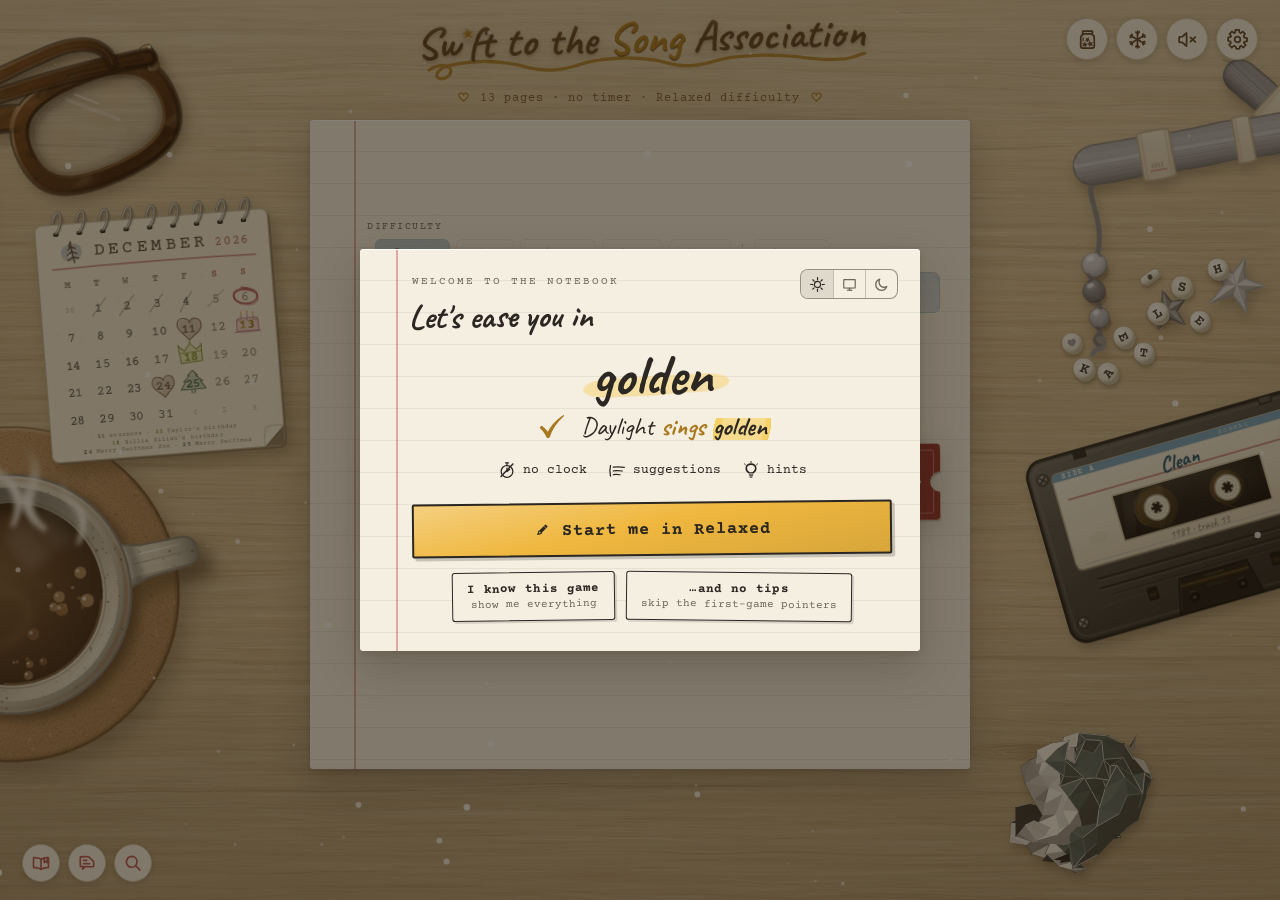
==== commit 13f9bf05: "Take the heart guitar picks off the desk The three pearloid heart picks by the mug never sat right a" ====
--- a/index.html
+++ b/index.html
@@ -2087,109 +2087,6 @@
       <g stroke="#b6ae9d" fill="none" stroke-linecap="round" opacity="0.11">
         <path d="M27 100.4 q14 -1.4 26 -0.7" stroke-width="0.55"/>
         <path d="M148 111.2 q8 -4.2 15 -6.6" stroke-width="0.45"/>
-      </g>
-    </svg>
-  </div>
-  <!-- LEFT: three heart picks from the Lover era, a real set: the same pearloid heart in pink,
-       blue and purple with TS printed on it, tossed down beside the mug. The heart and both letters
-       are measured off a straight-on photo of the real pick, to within a fraction of a unit. The T
-       and the S are two separate letters with a clear gap between the stem and the S, and the mark
-       sits square to the pick and left of its centre: none of that is a slip to tidy up.
-
-       The pile is laid out so all three prints stay readable: pink lies on the tips of the other
-       two, blue on the purple's shoulder, and the generator counts any print a later pick covers.
-
-       ONE LIGHT, from the SVG's own upper left, where the .desk-item drop-shadow throws from too.
-       Every gradient is userSpaceOnUse with its axis pre-turned against its own pick's rotate(),
-       and the plastic's edge and each thrown shadow are offset the same way, so a pick's rotation
-       can't be changed by hand here without relighting it.
-
-       The pearl is satin folds on a deep base. Thresholded noise only ever came out as contour
-       lines. So a seeded Voronoi gives a network of creases, and each fold is a short soft gloss
-       bar with the light falling away down one side and a little dark gathering on the other, over
-       ramped planes softened just enough to stop reading as cut shards.
-
-       THE BALANCE IS SOFT TONES WITH ONE SHARP THING. Over-soft went fuzzy and fully crisp looked
-       like cracked stained glass, so a fine hot line down the stronger folds stays a plain path,
-       exact at any zoom, and everything round it may blur. What must never come back is a
-       displacement over the pearl: it moves pixels with no interpolation, so it stair-steps
-       whatever it touches. The bend through the sheet is written into the points instead.
-
-       Generated by scripts/ui/heart-picks/build.mjs. Change it there and re-run with apply, never
-       here. -->
-  <div class="desk-item di-picks">
-    <svg viewBox="6 4 126 140" xmlns="http://www.w3.org/2000/svg">
-      <defs>
-        <path id="pkHeart" d="M0 -28.5 Q0.5 -28.5 1.1 -29 C3.4 -31 7.6 -32.2 11.54 -32.2 C24.03 -32.2 30 -25.15 30 -12 C30 3.92 17.89 26.85 8.17 35.3 C5.45 37.66 2.6 38 0 38 C-2.6 38 -5.45 37.66 -8.17 35.3 C-17.89 26.85 -30 3.92 -30 -12 C-30 -25.15 -24.03 -32.2 -11.54 -32.2 C-7.6 -32.2 -3.4 -31 -1.1 -29 Q-0.5 -28.5 0 -28.5 Z"/>
-        <path id="pkTS" d="M-20.7 -18.1 H0.5 V-13.3 H-7 V7.4 H-13 V-13.3 H-20.7 Z M15.15 -1.1 C15 -6.4 11 -10.05 4.6 -10.05 C-1.6 -10.05 -4.9 -6.6 -4.9 -2.8 C-4.9 1 -2.8 3.2 0.8 4.6 C3.2 5.5 10.1 6 10.1 9.3 C10.1 11 8.4 11.9 5.3 11.9 C2.2 11.9 0.2 10.2 -0.1 7.4 L-5.2 7.4 C-5 13.2 -0.8 16.95 5.4 16.95 C11.6 16.95 15.8 13.7 15.8 9 C15.8 5.1 13.6 2.9 10.2 1.4 C7.8 0.4 0.9 0.1 0.9 -2.8 C0.9 -4.4 2.6 -5.2 4.9 -5.2 C7.8 -5.2 9.8 -3.7 10.2 -1.1 Z"/>
-        <linearGradient id="pkFaceV" gradientUnits="userSpaceOnUse" x1="-0.35" y1="-37.83" x2="0.35" y2="37.83"><stop offset="0" stop-color="#3b2668"/><stop offset="0.52" stop-color="#26154a"/><stop offset="1" stop-color="#150a2e"/></linearGradient>
-        <linearGradient id="pkRimV" gradientUnits="userSpaceOnUse" x1="-0.35" y1="-37.83" x2="0.35" y2="37.83"><stop offset="0.08" stop-color="#c9b8f4" stop-opacity="0.6"/><stop offset="0.38" stop-color="#c9b8f4" stop-opacity="0"/><stop offset="0.66" stop-color="#0a0420" stop-opacity="0"/><stop offset="1" stop-color="#0a0420" stop-opacity="0.5"/></linearGradient>
-        <linearGradient id="pkRampLV0" x1="0" y1="0" x2="1" y2="1"><stop offset="0.1" stop-color="#5a3f9c" stop-opacity="0"/><stop offset="1" stop-color="#5a3f9c" stop-opacity="0.72"/></linearGradient><linearGradient id="pkRampDV0" x1="1" y1="0" x2="0" y2="1"><stop offset="0.1" stop-color="#0b0420" stop-opacity="0"/><stop offset="1" stop-color="#0b0420" stop-opacity="0.85"/></linearGradient>
-        <linearGradient id="pkRampLV1" x1="1" y1="0.1" x2="0.1" y2="1"><stop offset="0.1" stop-color="#5a3f9c" stop-opacity="0"/><stop offset="1" stop-color="#5a3f9c" stop-opacity="0.72"/></linearGradient><linearGradient id="pkRampDV1" x1="0.1" y1="0.1" x2="1" y2="1"><stop offset="0.1" stop-color="#0b0420" stop-opacity="0"/><stop offset="1" stop-color="#0b0420" stop-opacity="0.85"/></linearGradient>
-        <linearGradient id="pkFaceB" gradientUnits="userSpaceOnUse" x1="-27.91" y1="-25.55" x2="27.91" y2="25.55"><stop offset="0" stop-color="#2386e2"/><stop offset="0.52" stop-color="#0e60c2"/><stop offset="1" stop-color="#083e8c"/></linearGradient>
-        <linearGradient id="pkRimB" gradientUnits="userSpaceOnUse" x1="-27.91" y1="-25.55" x2="27.91" y2="25.55"><stop offset="0.08" stop-color="#d6f1ff" stop-opacity="0.6"/><stop offset="0.38" stop-color="#d6f1ff" stop-opacity="0"/><stop offset="0.66" stop-color="#052a60" stop-opacity="0"/><stop offset="1" stop-color="#052a60" stop-opacity="0.5"/></linearGradient>
-        <linearGradient id="pkRampLB0" x1="0" y1="0" x2="1" y2="1"><stop offset="0.1" stop-color="#3d9dea" stop-opacity="0"/><stop offset="1" stop-color="#3d9dea" stop-opacity="0.68"/></linearGradient><linearGradient id="pkRampDB0" x1="1" y1="0" x2="0" y2="1"><stop offset="0.1" stop-color="#052f70" stop-opacity="0"/><stop offset="1" stop-color="#052f70" stop-opacity="0.75"/></linearGradient>
-        <linearGradient id="pkRampLB1" x1="1" y1="0.1" x2="0.1" y2="1"><stop offset="0.1" stop-color="#3d9dea" stop-opacity="0"/><stop offset="1" stop-color="#3d9dea" stop-opacity="0.68"/></linearGradient><linearGradient id="pkRampDB1" x1="0.1" y1="0.1" x2="1" y2="1"><stop offset="0.1" stop-color="#052f70" stop-opacity="0"/><stop offset="1" stop-color="#052f70" stop-opacity="0.75"/></linearGradient>
-        <linearGradient id="pkFaceP" gradientUnits="userSpaceOnUse" x1="-14.5" y1="-34.95" x2="14.5" y2="34.95"><stop offset="0" stop-color="#ff5fa0"/><stop offset="0.52" stop-color="#f2337f"/><stop offset="1" stop-color="#cc1864"/></linearGradient>
-        <linearGradient id="pkRimP" gradientUnits="userSpaceOnUse" x1="-14.5" y1="-34.95" x2="14.5" y2="34.95"><stop offset="0.08" stop-color="#ffe3ee" stop-opacity="0.6"/><stop offset="0.38" stop-color="#ffe3ee" stop-opacity="0"/><stop offset="0.66" stop-color="#9c1149" stop-opacity="0"/><stop offset="1" stop-color="#9c1149" stop-opacity="0.5"/></linearGradient>
-        <linearGradient id="pkRampLP0" x1="0" y1="0" x2="1" y2="1"><stop offset="0.1" stop-color="#ff86b6" stop-opacity="0"/><stop offset="1" stop-color="#ff86b6" stop-opacity="0.62"/></linearGradient><linearGradient id="pkRampDP0" x1="1" y1="0" x2="0" y2="1"><stop offset="0.1" stop-color="#bb1059" stop-opacity="0"/><stop offset="1" stop-color="#bb1059" stop-opacity="0.5"/></linearGradient>
-        <linearGradient id="pkRampLP1" x1="1" y1="0.1" x2="0.1" y2="1"><stop offset="0.1" stop-color="#ff86b6" stop-opacity="0"/><stop offset="1" stop-color="#ff86b6" stop-opacity="0.62"/></linearGradient><linearGradient id="pkRampDP1" x1="0.1" y1="0.1" x2="1" y2="1"><stop offset="0.1" stop-color="#bb1059" stop-opacity="0"/><stop offset="1" stop-color="#bb1059" stop-opacity="0.5"/></linearGradient>
-        <filter id="pkPlane" x="-3%" y="-3%" width="106%" height="106%"><feGaussianBlur stdDeviation="0.42"/></filter>
-        <filter id="pkHalo" x="-5%" y="-5%" width="110%" height="110%"><feGaussianBlur stdDeviation="0.42"/></filter>
-        <filter id="pkBlur" x="-25%" y="-25%" width="150%" height="150%"><feGaussianBlur stdDeviation="1.7"/></filter>
-        <filter id="pkBlurS" x="-25%" y="-25%" width="150%" height="150%"><feGaussianBlur stdDeviation="0.8"/></filter>
-        <clipPath id="pkClip"><use href="#pkHeart"/></clipPath>
-      </defs>
-
-      <!-- PURPLE -->
-      <g transform="translate(42 50) rotate(-33)">
-        <use href="#pkHeart" transform="translate(-0.11 4.94)" fill="#2b1c0e" opacity="0.2" filter="url(#pkBlur)"/>
-        <use href="#pkHeart" transform="translate(-0.11 2.19)" fill="#241608" opacity="0.34" filter="url(#pkBlurS)"/>
-        <use href="#pkHeart" transform="translate(-0.11 1.18)" fill="#10072a"/>
-        <use href="#pkHeart" fill="url(#pkFaceV)"/>
-        <g clip-path="url(#pkClip)">
-          <g filter="url(#pkPlane)"><g fill="url(#pkRampDV0)"><path d="M8.8-37.3q1.4-2.8 2.4-5.1 1.7-.1 3.3-.3 4.1 1.1 7.4 2-1.3 4.2-4.3 10.3-3.4-3-8.8-6.9z" opacity=".6"/><path d="M-22.8-33.1q2-3.8 3.8-7.4 6.5-2.6 12.6-3.5 3.4 4.6 6.3 9.3-.1 1.4-.2 2.8-11.1 1.4-22.6 3.7 0-2.4 .1-4.9z" opacity=".7"/><path d="M19.7-20.9q6.8-5.9 12.2-8.1 3.9 3.3 8.9 6.5-.5 3.9-1.8 9-1.9 1.6-3.7 3.4-1.7 .7-3.3 1.6-7.3-5.1-12.1-8.7-.1-1.9-.2-3.7z" opacity=".8"/><path d="M-36.7-18.2q5.7-3.5 13.5-8.5 5.6 5 11.4 10.8-6.6 2.3-12.5 3.5-6.7-3.7-12.4-5.8z" opacity=".7"/><path d="M-38.4-8.5q.4-4.7 .8-9.5 .4-.1 .9-.2 5.7 2.1 12.4 5.8 1.7 2.1 3.4 4.3-1.2 2.5-2.8 5.1-7.6-3.8-14.7-5.5z" opacity=".8"/><path d="M-9.2 9.1q1.3-2.1 2.2-4 6-1.3 11.3-6 1.2 .6 2.3 1.2-2.7 7.8-7.3 13.2-4-.5-8.5-2.1 .1-1.1 0-2.3z" opacity="1"/><path d="M-18.3 52.2q.3-12.5 5.7-27.8 1.6 1.7 3.2 3.1 .8 1.3 1.7 2.7-6.9 12.7-10.6 22z" opacity=".9"/><path d="M-9.4 27.5q5.5-4.1 11.5-6.5-1.9 4.9-3.1 11.3-3.7-1.3-6.7-2.1-.9-1.4-1.7-2.7z" opacity="1"/><path d="M-28.1 27.5q6.3-6.1 13.6-11 .5-.2 1-.4 .6 4.2 .9 8.3-5.4 15.3-5.7 27.8-.8 3.3-2.2 5.9-2.7-11.2-7.6-30.6z" opacity=".6"/></g><g fill="url(#pkRampLV1)"><path d="M17.6-30.4q3-6.1 4.3-10.3 1.1-.6 2.1-1.1 3.9 3.1 7.7 8 .2 2.3 .2 4.8-5.4 2.2-12.2 8.1-1.8-1.6-3.6-2.9 .9-3.5 1.5-6.6z" opacity=".4"/><path d="M-23.2-26.7q.1-.7 .3-1.5 11.5-2.3 22.6-3.7 1.2 7.5 1.5 14.7-4.4 2.5-8.8 4-2.1-1.3-4.2-2.7-5.8-5.8-11.4-10.8z" opacity=".6"/><path d="M-23.7-3q1.6-2.6 2.8-5.1 5.9 1.1 11.3 1.5 1.7 6.5 2.6 11.7-.9 1.9-2.2 4-5.4-5.1-13.5-11-.5-.5-1-1.1z" opacity=".8"/><path d="M-.7 13.5q4.6-5.4 7.3-13.2 2 .2 4.2 .7-.4 8.5-1.6 14.4-2 0-4 .2-3.1-1.2-5.9-2.1z" opacity="1"/><path d="M-13.5 16.1q2.3-2.6 4.3-4.7 4.5 1.6 8.5 2.1 2.8 .9 5.9 2.1-1.3 2.4-3.1 5.4-6 2.4-11.5 6.5-1.6-1.4-3.2-3.1-.3-4.1-.9-8.3z" opacity=".5"/><path d="M2.1 21q1.8-3 3.1-5.4 2-.2 4-.2 4.1 2.2 9.3 5.4-.2 4.9-1.3 10.8-1.8 1.3-3.5 2.8-6.2 1.2-11.5 3.8-1.8-3.1-3.2-5.9 1.2-6.4 3.1-11.3z" opacity=".6"/><path d="M-39.7 8.5q3.4-.9 6.8-1.3 10.9 4.3 18.4 9.3-7.3 4.9-13.6 11-1.1-.3-2.3-.5-.4-.4-.7-.8-4.3-9.8-8.6-17.7z" opacity=".9"/></g><g fill="url(#pkRampLV0)"><path d="M-38.6-18.6q-1.9-7.4 .5-18.4 6.1 1.3 15.3 3.9-.1 2.5-.1 4.9-.2 .8-.3 1.5-7.8 5-13.5 8.5-.5 .1-.9 .2-.5-.3-1-.6z" opacity=".7"/><path d="M13.1-.7q2.3-7.9 6.8-16.5 4.8 3.6 12.1 8.7-.9 5.1-1 10.4-6 1.9-10.9 3.2-4-3.3-7-5.8z" opacity=".7"/><path d="M22.6 15.6q-1.5-4.8-2.5-10.5 4.9-1.3 10.9-3.2 2.8 4.1 6 7.7-.1 1.4-.2 2.8-7.4 3-14.2 3.2z" opacity=".5"/></g><g fill="url(#pkRampDV1)"><path d="M-24.3-12.4q5.9-1.2 12.5-3.5 2.1 1.4 4.2 2.7-1.3 3.7-2 6.6-5.4-.4-11.3-1.5-1.7-2.2-3.4-4.3z" opacity=".8"/><path d="M-9.6-6.6q.7-2.9 2-6.6 4.4-1.5 8.8-4 .5 .1 1 .2 .6 9.1 2.1 16.1-5.3 4.7-11.3 6-.9-5.2-2.6-11.7z" opacity=".5"/></g></g>
-          <g filter="url(#pkBlurS)"><g fill="#0b0420" opacity="0.45"><path d="M10.3 7.1q0 0-.5-2.8-.4-2.8 0-3.9 .4-1 1.6-.9 1.3 .1 1.3 .1 0 0-.5 .4-.5 .4-.7 1.1-.3 .7-.7 3.4-.5 2.6-.5 2.6z"/><path d="M10.8 1q0 0-1 .7-1 .7-2.8 .3-1.8-.4-2.2-1.6-.3-1.2-.3-1.2 0 0 .6 .3 .7 .3 2.4 .7 1.7 .4 2.5 .6 .8 .2 .8 .2z"/><path d="M1.2-17.2q0 0-2.5 2.3-2.5 2.2-5.4 2.3-2.8 .2-4-1.5-1.1-1.8-1.1-1.8 0 0 1.3 .8 1.3 .8 3.7 .7 2.4-.1 5.2-1.5 2.8-1.3 2.8-1.3z"/><path d="M20.1 5.1q0 0-1.3 0-1.3 .1-3.5-1.7-2.2-1.8-2.2-2.9 0-1.2 0-1.2 0 0 .6 .4 .6 .5 2.8 2.3 2.2 1.8 2.9 2.4 .7 .7 .7 .7z"/><path d="M-9.6-6.6q0 0-1.1 .8-1.1 .8-3.5 .5-2.4-.3-4.4-1-2-.7-2-.7 0 0 2-.3 2.1-.2 4.5 .1 2.5 .4 3.5 .5 1 .1 1 .1z"/><path d="M-12.6 24.4q0 0 .8-.9 .8-.8 .6-3.4-.3-2.6-1.3-3.3-1-.7-1-.7 0 0 .1 .8 0 .8 .3 3.4 .2 2.5 .4 3.3 .1 .8 .1 .8z"/><path d="M-1 32.3q0 0-.9 .6-1 .6-3.1 0-2.1-.6-2.4-1.6-.3-1.1-.3-1.1 0 0 .6 .1 .6 .2 2.7 .8 2.1 .7 2.8 .9 .6 .3 .6 .3z"/><path d="M29.3-10.3q0 0-1.7-.1-1.8-.2-3.3-1.3-1.5-1.2-2-2.6-.5-1.5-.5-1.5 0 0 1.1 .7 1 .7 2.5 1.9 1.5 1.1 2.7 2 1.2 .9 1.2 .9z"/><path d="M20.1 5.1q0 0 1 .8 1.1 .9 1.6 3.2 .6 2.3 .1 4.1-.4 1.8-.4 1.8 0 0-.5-1.5-.5-1.6-1-4-.6-2.3-.7-3.4-.1-1-.1-1z"/></g><g fill="#7a5cc6" opacity="0.6"><path d="M10.3 7.1q0 0 2.3-2.3 2.2-2.3 2.1-2.2 0 0-1-1.5-1-1.5-1-1.5 0 0-.6 .4-.5 .3-.8 1.1-.3 .7-.6 3.3-.4 2.7-.4 2.7z" opacity="0.7"/><path d="M10.8 1q0 0-.3-2.1-.4-2.2-1.9-2.6-1.6-.4-2.9 1.3-1.2 1.6-1.2 1.6 0 0 .6 .4 .6 .3 2.4 .8 1.7 .4 2.5 .5 .8 .1 .8 .1z" opacity="0.8"/><path d="M1.2-17.2q0 0-3.4-.8-3.4-.9-4.8-.8-1.3 .1-3.1 1.5-1.7 1.4-1.7 1.4 0 0 1.3 .9 1.3 .9 3.8 .8 2.4-.2 5.2-1.6 2.7-1.4 2.7-1.4z" opacity="0.6"/><path d="M20.1 5.1q0 0 .7-2.4 .8-2.4-1.4-4.2-2.1-1.8-4.2-.5-2.1 1.3-2.1 1.3 0 0 .6 .5 .5 .5 2.7 2.3 2.2 1.8 2.9 2.4 .8 .6 .8 .6z" opacity="0.7"/><path d="M-9.6-6.6q0 0-.7-2.2-.8-2.2-3.4-2.5-2.7-.4-4.8 2-2.1 2.3-2.1 2.3 0 0 2-.2 2.1-.1 4.5 .2 2.5 .3 3.5 .4 1 0 1 0z" opacity="0.9"/><path d="M-12.6 24.4q0 0-2.3-.6-2.2-.5-2.5-3.1-.2-2.6 1.8-3.6 2.1-1 2.1-1 0 0 .2 .8 .1 .8 .4 3.3 .2 2.6 .2 3.4 .1 .8 .1 .8z" opacity="0.7"/><path d="M-1 32.3q0 0 0-2.2-.1-2.2-2.2-2.8-2.2-.7-3.4 1.1-1.1 1.8-1.1 1.8 0 0 .5 .2 .6 .2 2.7 .9 2.1 .6 2.8 .8 .7 .2 .7 .2z" opacity="0.9"/><path d="M29.3-10.3q0 0 .1-2.7 .1-2.7-1.3-3.8-1.5-1.1-3.9-.1-2.4 1.1-2.4 1.1 0 0 1 .8 1 .8 2.5 1.9 1.5 1.1 2.8 2 1.2 .8 1.2 .8z" opacity="0.8"/><path d="M20.1 5.1q0 0-1.8 1.4-1.7 1.5-1.1 3.9 .5 2.4 2.9 3.5 2.3 1.1 2.3 1.1 0 0-.4-1.6-.4-1.5-.9-3.9-.6-2.3-.8-3.4-.2-1-.2-1z" opacity="0.8"/></g></g>
-          <g fill="#7a5cc6" opacity="0.7" filter="url(#pkHalo)"><path d="M10.3 7.1q0 0 .6-1.4 .5-1.5 1.1-3.2 .5-1.8 .6-1.9 .1-.1 .1-.5 0-.5 0-.5 0 0-.5-.1-.4-.1-.9 .2-.5 .4-.9 2.3-.4 2-.3 3.5 .2 1.6 .2 1.6z" opacity="0.7"/><path d="M10.8 1q0 0-.7-.6-.7-.6-1.6-.9-.9-.3-2-.6-1-.2-1.5 .1-.5 .2-.5 .2 0 0 .2 .6 .1 .6 1.2 1.1 1 .6 2.1 .6 1 .1 1.9-.2 .9-.3 .9-.3z" opacity="0.8"/><path d="M1.2-17.2q0 0-1.8 .3-1.9 .3-4.6 .9-2.8 .6-3.6 .3-.9-.2-1.9-.2-1.1 0-1.1 0 0 0 .5 1.1 .5 1.1 2.1 1.8 1.5 .7 4.5-.3 3-1 4.5-2.4 1.4-1.5 1.4-1.5z" opacity="0.6"/><path d="M20.1 5.1q0 0-.4-1.1-.3-1.1-1.7-2.6-1.4-1.4-2.2-1.8-.7-.3-1.7-.3-1 0-1 0 0 0 .2 1 .2 .9 .7 1.6 .5 .6 2.1 1.8 1.7 1.1 2.8 1.2 1.2 .2 1.2 .2z" opacity="0.7"/><path d="M-9.6-6.6q0 0-.9-.6-1-.6-2-.8-1.1-.3-3.7-.4-2.6 0-3.5 .7-.9 .7-.9 .7 0 0 .9 .3 .9 .3 3.4 .6 2.5 .4 3.5 .4 1.1 0 2.2-.5 1-.4 1-.4z" opacity="0.9"/><path d="M-12.6 24.4q0 0 .4-.8 .5-.9 .5-2.7 0-1.8-.2-2.6-.3-.8-.9-1.5-.7-.7-.7-.7 0 0-.4 .9-.5 .8-.5 1.6-.1 .8 .2 2.5 .3 1.8 1 2.6 .6 .7 .6 .7z" opacity="0.7"/><path d="M-1 32.3q0 0-.5-.7-.5-.7-2-1.3-1.5-.6-2.1-.6-.7-.1-1.4 .2-.7 .3-.7 .3 0 0 .4 .6 .5 .7 1 1 .6 .3 2.1 .6 1.6 .3 2.4 .1 .8-.2 .8-.2z" opacity="0.9"/><path d="M29.3-10.3q0 0-.8-1.3-.9-1.4-2.3-2.7-1.4-1.2-1.5-1.1-.1 .2-1.5-.1-1.4-.3-1.4-.3 0 0 .7 1.2 .7 1.3 .6 1.4-.2 .1 1.5 1.1 1.6 1 3.2 1.4 1.5 .4 1.5 .4z" opacity="0.8"/><path d="M20.1 5.1q0 0-.3 1.1-.2 1.1-.1 2.2 .1 1.1 .8 3.3 .8 2.3 1.3 2.8 .6 .5 .6 .5 0 0 .2-.7 .3-.7-.2-3-.5-2.3-.8-3.3-.4-1-.9-2-.6-.9-.6-.9z" opacity="0.8"/></g>
-          <g fill="#d8caff" opacity="0.7"><path d="M10.81 1.04q0 0-.78-.28-.78-.28-1.75-.5-.97-.22-1.99-.56-1.02-.34-1.41-.41-.4-.07-.4-.07 0 0 .32 .27 .31 .28 1.33 .69 1.02 .4 2.03 .57 1 .16 1.83 .22 .82 .07 .82 .07z" opacity="0.8"/><path d="M20.06 5.05q0 0-.63-.71-.62-.71-2.14-2.05-1.53-1.33-2.17-1.8-.64-.48-1.32-.84-.68-.36-.68-.36 0 0 .49 .59 .49 .59 1.08 1.13 .58 .54 2.16 1.81 1.58 1.26 2.39 1.75 .82 .48 .82 .48z" opacity="0.7"/><path d="M-9.56-6.59q0 0-1.01-.2-1.01-.2-2.05-.36-1.04-.16-3.63-.34-2.59-.18-3.48 .15-.89 .32-.89 .32 0 0 .89-.08 .89-.09 3.45 .16 2.57 .25 3.61 .34 1.04 .09 2.08 .05 1.03-.04 1.03-.04z" opacity="0.9"/><path d="M-.96 32.32q0 0-.65-.35-.66-.34-2.16-.85-1.49-.5-2.11-.64-.62-.14-1.23-.2-.62-.05-.62-.05 0 0 .56 .27 .55 .27 1.14 .47 .6 .21 2.11 .64 1.52 .44 2.24 .57 .72 .14 .72 .14z" opacity="0.9"/><path d="M29.33-10.28q0 0-1.14-1-1.15-1-2.63-2.15-1.48-1.16-1.51-1.12-.02 .03-1.14-.62-1.12-.65-1.12-.65 0 0 .95 .88 .96 .87 .93 .9-.02 .04 1.51 1.13 1.53 1.09 2.84 1.86 1.31 .77 1.31 .77z" opacity="0.8"/><path d="M20.06 5.05q0 0 .09 1.08 .09 1.08 .28 2.13 .2 1.04 .82 3.3 .62 2.27 .89 2.86 .28 .59 .28 .59 0 0-.09-.64-.08-.64-.65-2.92-.56-2.27-.81-3.29-.24-1.02-.53-2.06-.28-1.05-.28-1.05z" opacity="0.8"/></g>
-          <ellipse cx="-0.18" cy="-19.91" rx="20" ry="7.5" transform="rotate(-0.5 -0.18 -19.91)" fill="#fff" opacity="0.13" filter="url(#pkBlur)"/>
-        </g>
-        <use href="#pkTS" fill="#bcc0e0" opacity="0.98"/>
-        <use href="#pkHeart" clip-path="url(#pkClip)" fill="none" stroke="url(#pkRimV)" stroke-width="1.1"/>
-      </g>
-
-      <!-- BLUE -->
-      <g transform="translate(96 43) rotate(14)">
-        <use href="#pkHeart" transform="translate(3.54 3.45)" fill="#2b1c0e" opacity="0.2" filter="url(#pkBlur)"/>
-        <use href="#pkHeart" transform="translate(1.53 1.58)" fill="#241608" opacity="0.34" filter="url(#pkBlurS)"/>
-        <use href="#pkHeart" transform="translate(0.79 0.89)" fill="#062f6a"/>
-        <use href="#pkHeart" fill="url(#pkFaceB)"/>
-        <g clip-path="url(#pkClip)">
-          <g filter="url(#pkPlane)"><g fill="url(#pkRampDB1)"><path d="M-41.3-12.7q-.3-1.8-.5-3.7 3-3.1 6.5-7.5 5.8-1.8 11.2-5.4-3.5 8.3-7.5 15.2-5.2 1.7-9.7 1.4z" opacity=".9"/><path d="M-18.7 36.7q-2.3-5.3-5.1-10 2.9-6.6 4.7-11.6 5.6 .7 10.7 2.4 3.2 2.5 5.8 5-1.9 2.4-4.4 5.7-5.7 3.5-11.7 8.5z" opacity=".7"/><path d="M-1.3 42.5q-2-6.4-5.7-14.3 2.5-3.3 4.4-5.7 3.6 1.2 6.6 1.9 .4 5.6-1.2 12.4-1.9 2.6-3.7 5.5-.2 .1-.3 .2-.1 0-.1 0z" opacity=".7"/><path d="M5.5 23.5q.5-3 .7-6.2 5.1-1.1 10.3-4.7 1.1 2.2 2.4 4.5-5.1 4.6-10.1 7.2-1.6-.3-3.3-.8z" opacity=".8"/><path d="M15.6 27.4q-3.5-1.5-6.8-3.1 5-2.6 10.1-7.2 1.1 1.1 2.2 2.3 .4 3.8 1.1 7.2-3.4 .2-6.6 .8z" opacity=".5"/></g><g fill="url(#pkRampLB0)"><path d="M-23.9-29.4q-1.4-12.8-7.1-25.4 2.2 1.9 4.1 3.5 6.6 8.1 13.7 13.3-.6 4.2-1.9 9.2-4.9-.3-8.8-.6z" opacity="1"/><path d="M-39.7 30.2q-2.4-4.9-3.9-10 2-4.2 3.7-7.7 9 .1 20.2 2 .3 .3 .6 .6-1.8 5-4.7 11.6-8.1 1.1-15.9 3.5z" opacity=".6"/><path d="M4.7 .3q-4.1-3.5-8.8-7.2-4.4-6.7-8.3-12.4 .1-.4 .2-.7 13.1-1.9 25.6-1 1.9 4.2 2.9 8.3-.1 .8-.2 1.6-1.7 4.3-3.7 8.7-3.8 1.6-7.7 2.7z" opacity=".9"/></g><g fill="url(#pkRampDB0)"><path d="M-31.6-14.1q4-6.9 7.5-15.2 .1-.1 .2-.1 3.9 .3 8.8 .6 1.2 2.4 2.5 4.9 .2 1.9 .4 3.9-.1 .3-.2 .7-3.3 3.1-6.6 6.1-7.2-.3-12.6-.9z" opacity=".8"/><path d="M-21.9 4.4q-4.1-2.8-7.5-5.1 3.3-3.6 8.3-9.1 3.6 5.5 8.9 11.6 0 1.6 0 3-4.9-.5-9.7-.4z" opacity=".5"/><path d="M-19.1 15.1q-.3-.3-.6-.6-.6-5.6-2.2-10.1 4.8-.1 9.7 .4 3.4 2 6.7 4.1-1.1 4.3-2.9 8.6-5.1-1.7-10.7-2.4z" opacity=".9"/><path d="M-5.5 8.9q-3.3-2.1-6.7-4.1 0-1.4 0-3 3.4-3.5 8.1-8.7 4.7 3.7 8.8 7.2-2.5 5.2-3.8 9.1-3.1-.1-6.4-.5z" opacity=".8"/><path d="M16.3-12.7q-1-4.1-2.9-8.3 1.3-4.5 1.8-7.9 7.9 1.1 14.4 .4 2.7 1.9 5 3.8 0 .1 0 .1-.8 1.4-1.7 3-6.6 3.5-16.6 8.9z" opacity=".5"/><path d="M-2.6 22.5q-2.6-2.5-5.8-5 1.8-4.3 2.9-8.6 3.3 .4 6.4 .5 2.9 4.4 5.3 7.9-.2 3.2-.7 6.2-.7 .4-1.5 .9-3-.7-6.6-1.9z" opacity=".9"/><path d="M6.2 17.3q-2.4-3.5-5.3-7.9 1.3-3.9 3.8-9.1 3.9-1.1 7.7-2.7 3.5 3.7 6 6.6-1.2 4.5-1.9 8.4-5.2 3.6-10.3 4.7z" opacity=".8"/><path d="M33.6-.7q-2.1-1.3-4-2.2 .4-4.6 .6-8.5 2.1-5.9 2.7-10.2 .9-1.6 1.7-3 3.5 2.2 7 5.7 .5 2.6 .8 5.5-3.2 4.7-8.8 12.7z" opacity=".4"/><path d="M42.7 56q-7.9 4.7-14.2 11-21.1-17.2-29.4-24.7 1.8-2.9 3.7-5.5 4-1.4 8.1-2.5 12.5 8.8 31.8 21.7z" opacity=".5"/></g><g fill="url(#pkRampLB1)"><path d="M-12.2-20q-.2-2-.4-3.9 10.7-9.8 18.8-12.2 1.8 1 3.6 1.9 2.8 2.7 5.4 5.3-.5 3.4-1.8 7.9-12.5-.9-25.6 1z" opacity=".9"/><path d="M18.4 4.2q-2.5-2.9-6-6.6 2-4.4 3.7-8.7 8 .2 14.1-.3-.2 3.9-.6 8.5-5.6 3.2-11.2 7.1z" opacity=".9"/><path d="M-18.4 40.4q-.1-1.9-.3-3.7 6-5 11.7-8.5 3.7 7.9 5.7 14.3-7 .9-15.6-.7-.7-.7-1.5-1.4z" opacity=".6"/><path d="M21.1 19.4q-1.1-1.2-2.2-2.3-1.3-2.3-2.4-4.5 .7-3.9 1.9-8.4 5.6-3.9 11.2-7.1 1.9 .9 4 2.2 .3 .7 .5 1.5-3.4 6.8-5.8 13.3-4 2.9-7.2 5.3z" opacity="1"/><path d="M28.5 67q-12.4 14.9-32.3 20.5 .6-11.9-2-32.8 1.7-6.2 4.6-12.2 .1-.1 .3-.2 8.3 7.5 29.4 24.7z" opacity=".6"/></g></g>
-          <g filter="url(#pkBlurS)"><g fill="#052f70" opacity="0.4"><path d="M-15.1-28.8q0 0-2.8-1.1-2.8-1.2-4.4-1.3-1.6-.2-1.7 .9-.1 1-.1 1 0 0 .1 0 0 0 1.6 .1 1.6 .1 4.4 .3 2.9 .1 2.9 .1z"/><path d="M4 24.4q0 0-.3-1.1-.3-1-2.3-1.7-2.1-.6-3 .1-1 .8-1 .8 0 0 .7 .2 .6 .3 2.7 .9 2 .6 2.6 .7 .6 .1 .6 .1z"/><path d="M-24.6-6q0 0-.5 2-.4 1.9-2.7 3.2-2.3 1.4-3.9 .8-1.5-.7-1.5-.7 0 0 1.1-.2 1.1-.3 3.2-1.6 2.2-1.3 3.2-2.4 1.1-1.1 1.1-1.1z"/><path d="M16.1-11.1q0 0 .5-1 .6-.9 2.9-.9 2.3 0 4.1 .9 1.7 .9 1.7 .9 0 0-1.7 .2-1.7 .1-4.1 .1-2.4 0-2.9-.1-.5-.1-.5-.1z"/><path d="M-24.1-13.5q0 0 2.9 .5 3 .5 4.4-.2 1.5-.7 2.3-2.8 .9-2.1 .9-2.1 0 0-1.5 1.3-1.5 1.3-2.5 1.8-1.1 .5-3.8 1-2.7 .5-2.7 .5z"/><path d="M-29.4-.7q0 0 1.2-.4 1.2-.4 3.6 1.2 2.3 1.6 2.5 3 .2 1.3 .2 1.3 0 0-.8-.5-.8-.5-3.1-2.1-2.3-1.6-2.9-2-.7-.5-.7-.5z"/><path d="M.9 9.4q0 0-1-1-.9-1-4-1.9-3.1-1-5.4-1.2-2.3-.2-2.3-.2 0 0 1.9 1.1 1.9 1.2 5.2 2.2 3.2 1 4.4 1 1.2 0 1.2 0z"/><path d="M18.9 17.1q0 0-1-.5-1-.5-2.5 .8-1.6 1.3-2.2 3-.6 1.7-.6 1.7 0 0 1.2-.9 1.3-.9 2.9-2.2 1.6-1.3 1.9-1.6 .3-.3 .3-.3z"/><path d="M12.4-2.4q0 0-1-.7-1.1-.6-3.5 .3-2.4 .8-2.8 1.9-.4 1.2-.4 1.2 0 0 .7-.2 .8-.1 3.2-1 2.4-.9 3.1-1.2 .7-.3 .7-.3z"/><path d="M17.6 7.5q0 0-1.3 2-1.4 2-.8 4.2 .6 2.3 1.9 2.7 1.3 .4 1.3 .4 0 0-.3-.7-.4-.7-.9-2.7-.5-2-.2-4 .3-1.9 .3-1.9z"/></g><g fill="#6cc6f6" opacity="0.62"><path d="M-15.1-28.8q0 0-3 2.3-3.1 2.3-4.6 2.1-1.5-.1-1.4-2.5 0-2.4 0-2.4 0 0 .1-.1 0-.1 1.6 0 1.6 .2 4.4 .4 2.9 .2 2.9 .2z" opacity="1"/><path d="M4 24.4q0 0-1.2 2-1.2 2-3.3 1.4-2.1-.6-2.1-3 0-2.3 0-2.3 0 0 .7 .1 .7 .2 2.7 .8 2.1 .7 2.6 .9 .6 .1 .6 .1z" opacity="0.7"/><path d="M-24.6-6q0 0-2.3-.5-2.3-.5-4.1 .5-1.7 1-2 3.2-.2 2.1-.2 2.1 0 0 1.1-.2 1.2-.2 3.3-1.5 2.2-1.2 3.2-2.4 1-1.2 1-1.2z" opacity="1"/><path d="M16.1-11.1q0 0 .5 2.2 .4 2.2 2.9 2.3 2.5 0 4.1-2.3 1.7-2.3 1.7-2.3 0 0-1.7 .1-1.7 0-4.1 0-2.4 0-2.9 0-.5 0-.5 0z" opacity="0.9"/><path d="M-24.1-13.5q0 0 2.1-2.7 2.2-2.7 2.5-2.8 .2-.1 3 .4 2.9 .5 2.9 .5 0 0-1.5 1.3-1.4 1.4-2.5 2-1 .5-3.8 .9-2.7 .4-2.7 .4z" opacity="0.9"/><path d="M-29.4-.7q0 0-.7 2.3-.6 2.4 1.7 4 2.3 1.6 4.4 .2 2.1-1.4 2.1-1.4 0 0-.7-.6-.8-.5-3.1-2.1-2.3-1.6-3-2-.7-.4-.7-.4z" opacity="1"/><path d="M.9 9.4q0 0-1.7 2-1.6 2-5.2 .9-3.6-1.1-4.7-4.2-1.1-3-1.1-3 0 0 1.9 1.1 2 1.1 5.2 2 3.3 1 4.4 1.1 1.2 .1 1.2 .1z" opacity="1"/><path d="M18.9 17.1q0 0 1 1.9 1.1 1.9-.6 3.3-1.6 1.3-4.2 .5-2.5-.7-2.5-.7 0 0 1.2-1 1.2-.9 2.8-2.2 1.6-1.3 1.9-1.6 .4-.2 .4-.2z" opacity="0.7"/><path d="M12.4-2.4q0 0 .2 2.7 .2 2.7-2.3 3.5-2.5 .9-4.1-1.3-1.5-2.2-1.5-2.2 0 0 .7-.3 .7-.2 3.1-1.1 2.5-.8 3.2-1.1 .7-.2 .7-.2z" opacity="0.6"/><path d="M17.6 7.5q0 0 1.8 1.8 1.9 1.9 2.3 3.3 .4 1.4-1.3 2.8-1.7 1.4-1.7 1.4 0 0-.4-.7-.4-.7-1-2.7-.5-2-.1-4 .4-1.9 .4-1.9z" opacity="0.8"/></g></g>
-          <g fill="#6cc6f6" opacity="0.68" filter="url(#pkHalo)"><path d="M-15.1-28.8q0 0-1.7-.7-1.8-.7-4.1-1-2.4-.3-2.8-.2-.4 .2-.4 .8 0 .6 0 .6 0 0 .1 .6 .1 .5 .3 .7 .2 .1 2.6 .1 2.4 0 4.2-.4 1.8-.5 1.8-.5z" opacity="1"/><path d="M4 24.4q0 0-.4-.5-.5-.6-1.9-1.2-1.4-.5-2-.6-.7 0-1.5 .2-.8 .2-.8 .2 0 0 .5 .6 .5 .7 1.2 1 .6 .3 2 .6 1.5 .3 2.2 0 .7-.3 .7-.3z" opacity="0.7"/><path d="M-24.6-6q0 0-1.3 .9-1.3 .8-2.3 1.5-1.1 .6-2 1.2-1 .5-2 1.1-1 .6-1 .6 0 0 1.2 .2 1.3 .1 2.5-.4 1.3-.4 2.3-1.3 1-.9 1.8-2.3 .8-1.5 .8-1.5z" opacity="1"/><path d="M16.1-11.1q0 0 .5 .5 .5 .4 1.5 .6 1 .2 2.4 0 1.4-.1 3.1-.7 1.7-.5 1.7-.5 0 0-1.7-.3-1.8-.4-3.1-.5-1.4-.1-2.4 0-.9 .1-1.5 .5-.5 .4-.5 .4z" opacity="0.9"/><path d="M-24.1-13.5q0 0 1.5 .3 1.6 .4 4.1-.4 2.6-.7 3.4-1.7 .9-1 1.2-1.9 .3-.9 .3-.9 0 0-1 .2-1 .2-1.7 .8-.8 .5-3 1.4-2.2 1-3.5 1.6-1.3 .6-1.3 .6z" opacity="0.9"/><path d="M-29.4-.7q0 0 .4 .8 .3 .9 1.9 2.1 1.5 1.3 2.3 1.6 .8 .4 1.9 .5 1 .1 1 .1 0 0-.5-.9-.4-1-1.1-1.6-.6-.6-2.3-1.6-1.7-1-2.6-1-1 0-1 0z" opacity="1"/><path d="M.9 9.4q0 0-1.1-.4-1.2-.4-2.7-.8-1.5-.3-3.9-1.4-2.5-1.2-3.7-1.4-1.3-.3-1.3-.3 0 0 .9 .9 .9 1 3.4 2.3 2.5 1.4 4.2 1.6 1.7 .2 3-.2 1.2-.3 1.2-.3z" opacity="1"/><path d="M18.9 17.1q0 0-.6 0-.6-.1-1.3 .4-.8 .4-1.6 1.3-.8 .8-1.8 2-1 1.3-1 1.3 0 0 1.5-.6 1.4-.6 2.5-1.3 1-.6 1.6-1.3 .5-.6 .6-1.2 .1-.6 .1-.6z" opacity="0.7"/><path d="M12.4-2.4q0 0-.9-.3-.9-.3-2.7 .1-1.7 .5-2.4 .9-.6 .4-1.2 1.2-.5 .8-.5 .8 0 0 .9 .4 .9 .4 1.7 .3 .9-.1 2.5-.9 1.7-.8 2.1-1.7 .5-.8 .5-.8z" opacity="0.6"/><path d="M17.6 7.5q0 0-.8 1.9-.7 2-.6 3.5 .1 1.6 .5 2.3 .5 .6 1.2 1.1 .8 .5 .8 .5 0 0 0-.9 0-.9-.1-1.4-.2-.5-.5-1.8-.3-1.3-.4-3.3-.1-1.9-.1-1.9z" opacity="0.8"/></g>
-          <g fill="#e2f8ff" opacity="0.62"><path d="M-15.11-28.76q0 0-1.75-.27-1.75-.26-4.15-.47-2.4-.2-2.72-.15-.31 .04-.33 .21-.02 .16-.02 .16 0 0 .05 .11 .05 .1 .31 .14 .27 .03 2.67 .16 2.4 .12 4.17 .11 1.77 0 1.77 0z" opacity="1"/><path d="M-24.63-5.95q0 0-1.09 1.05-1.08 1.06-2.12 1.8-1.04 .75-2.1 1.26-1.05 .52-2.18 .85-1.12 .33-1.12 .33 0 0 1.18-.16 1.18-.16 2.3-.65 1.12-.48 2.16-1.29 1.04-.82 2-2 .97-1.19 .97-1.19z" opacity="1"/><path d="M16.12-11.1q0 0 .5 .13 .5 .14 1.48 .21 .98 .06 2.38 .02 1.4-.05 3.13-.25 1.73-.2 1.73-.2 0 0-1.74 0-1.73 0-3.12-.02-1.39-.02-2.37-.02-.97-.01-1.48 .06-.51 .07-.51 .07z" opacity="0.9"/><path d="M-24.14-13.53q0 0 1.48-.01 1.49-.01 3.88-.82 2.39-.81 3.23-1.63 .83-.82 1.37-1.49 .53-.66 .53-.66 0 0-.69 .49-.7 .5-1.51 1.22-.81 .71-3.12 1.57-2.31 .86-3.74 1.09-1.43 .24-1.43 .24z" opacity="0.9"/><path d="M-29.36-.74q0 0 .57 .56 .57 .55 2.16 1.68 1.59 1.13 2.34 1.6 .75 .47 1.57 .88 .82 .42 .82 .42 0 0-.68-.62-.68-.62-1.4-1.14-.71-.53-2.34-1.6-1.62-1.07-2.33-1.42-.71-.36-.71-.36z" opacity="1"/><path d="M.91 9.42q0 0-1.18-.14-1.18-.14-2.76-.42-1.58-.28-4.06-1.49-2.48-1.21-3.58-1.76-1.1-.54-1.1-.54 0 0 1.02 .7 1.02 .7 3.5 1.97 2.48 1.28 4.12 1.52 1.64 .24 2.84 .2 1.2-.04 1.2-.04z" opacity="1"/><path d="M18.87 17.08q0 0-.39 .21-.39 .21-1.06 .74-.66 .53-1.57 1.3-.92 .78-2.09 1.75-1.17 .98-1.17 .98 0 0 1.29-.82 1.28-.82 2.24-1.56 .96-.74 1.59-1.31 .63-.58 .9-.93 .26-.36 .26-.36z" opacity="0.7"/><path d="M17.59 7.49q0 0-.44 1.94-.44 1.94-.24 3.42 .19 1.47 .53 2.05 .33 .58 .8 1.24 .48 .65 .48 .65 0 0-.3-.75-.29-.75-.55-1.3-.25-.55-.5-1.95-.25-1.4-.02-3.35 .24-1.95 .24-1.95z" opacity="0.8"/></g>
-          <ellipse cx="-14.69" cy="-13.45" rx="20" ry="7.5" transform="rotate(-47.5 -14.69 -13.45)" fill="#fff" opacity="0.13" filter="url(#pkBlur)"/>
-        </g>
-        <use href="#pkTS" fill="#d3e0f4" opacity="0.98"/>
-        <use href="#pkHeart" clip-path="url(#pkClip)" fill="none" stroke="url(#pkRimB)" stroke-width="1.1"/>
-      </g>
-
-      <!-- PINK -->
-      <g transform="translate(76 104) rotate(-11)">
-        <use href="#pkHeart" transform="translate(1.75 4.62)" fill="#2b1c0e" opacity="0.2" filter="url(#pkBlur)"/>
-        <use href="#pkHeart" transform="translate(0.72 2.07)" fill="#241608" opacity="0.34" filter="url(#pkBlurS)"/>
-        <use href="#pkHeart" transform="translate(0.34 1.14)" fill="#a3134f"/>
-        <use href="#pkHeart" fill="url(#pkFaceP)"/>
-        <g clip-path="url(#pkClip)">
-          <g filter="url(#pkPlane)"><g fill="url(#pkRampLP1)"><path d="M13-43.5q2.8-2.1 5.3-3.8 1.5 .3 3.1 .5 1.4 2.7 3.1 5.7-4 4.8-7.5 11.4-2.1 1.2-4 2.4-2.5-4-4-8.6 1.9-4.1 4-7.6z" opacity=".8"/><path d="M-10.9-19.4q1.4-1.2 2.6-2.7 4.8 4.7 8.9 8.6-.3 1.4-.7 2.6-2.8 3.7-7.4 6.4-.9-1-1.8-2.1 .4-6.3-1.6-12.8z" opacity=".4"/><path d="M1.1 19.3q8.2-8.7 18.8-12 .8 .3 1.5 .5 3.1 5.7 5.5 12.7-.3 .6-.6 1.2-4.2 .8-8.2 2.7-7.6-.4-15.5 1.9-.9-1.2-1.8-2.3 .1-2.4 .3-4.7z" opacity=".8"/><path d="M-35-22.9q6.3-1.8 11.8-4.2 3.1 2.6 5.6 5.5-1.3 2.2-3.1 4.2-6.9-1.4-14.9-2 .4-1.8 .6-3.5z" opacity=".6"/><path d="M-22 7.1q4.2-1 8.8-1.4-1.8 8.6-.6 18.8-2.3 2.2-4.6 4.1-2-2-3.8-4.2-.5-8.6 .2-17.3z" opacity=".9"/><path d="M3.2 56q-.4-4.6-1.9-10 8.4 0 15.4 1.9 3.5 5.3 5.6 10.6-8.1-1.6-19.1-2.5z" opacity="1"/></g><g fill="url(#pkRampLP0)"><path d="M24.5-41.1q11.3-2.9 23.2-.8-4.6 5.9-11.6 17-4.9 .8-9.3 2.4-5.7-4.2-9.8-7.2 3.5-6.6 7.5-11.4z" opacity="1"/><path d="M3.4-39q2.9 1.9 5.6 3.1 1.5 4.6 4 8.6-2.2 3.1-3.9 6.2-2.4 1.2-4.6 2-2.7-3.6-5.3-8 1.5-5.9 4.2-11.9z" opacity=".4"/><path d="M-7.9-28.5q3.8 .7 7.1 1.4 2.6 4.4 5.3 8-2 3.2-3.9 5.6-4.1-3.9-8.9-8.6 .2-3 .4-6.4z" opacity=".7"/><path d="M-7.5-4.5q4.6-2.7 7.4-6.4 5.1 4.5 12.5 6.8-.5 2.8-1.6 5.2-2.1 .2-4.1 .4-8.3-1.2-14.1-5.5 0-.2-.1-.5z" opacity=".9"/><path d="M-7.4-4q5.8 4.3 14.1 5.5-4.9 4.2-9.5 10.2-5.9-2.1-10.1-6.2 2.7-5.5 5.5-9.5z" opacity="1"/><path d="M-1.1 43.9q2.8-5.5 4.3-12.4 7.4 2.8 13.7 7.4 .2 4.7-.2 9-7-1.9-15.4-1.9-1.2-1-2.4-2.1z" opacity=".7"/></g><g fill="url(#pkRampDP0)"><path d="M9.1-21.1q1.7-3.1 3.9-6.2 1.9-1.2 4-2.4 4.1 3 9.8 7.2 .1 6.3 1.2 12.5-7.4 1.1-14.2 3-3-6.3-4.7-14.1z" opacity=".9"/><path d="M-20.7-17.4q1.8-2 3.1-4.2 3.6 .8 6.7 2.2 2 6.5 1.6 12.8-4.9-2.4-10.8-3.7 .1-3.8-.6-7.1z" opacity=".5"/><path d="M-13.2 5.7q.2-.1 .3-.2 4.2 4.1 10.1 6.2 1.5 3.7 3.9 7.6-.2 2.3-.3 4.7-8.2 1-14.6 .5-1.2-10.2 .6-18.8z" opacity=".5"/><path d="M-37-17.9q.8-.8 1.4-1.5 8 .6 14.9 2 .7 3.3 .6 7.1-4.4 1.9-8.9 5.1-3.4-.3-7.3-.3-.2-7-.7-12.4z" opacity=".8"/></g><g fill="url(#pkRampDP1)"><path d="M29.5-8.4q8.9 4.4 16.1 8.5 .1 .2 .1 .3 .1 4.4-.3 8.1-9.5 .6-22.6-1 5.2-5.7 6.7-15.9z" opacity=".4"/><path d="M.6-13.5q1.9-2.4 3.9-5.6 2.2-.8 4.6-2 1.7 7.8 4.7 14.1-.6 1.5-1.4 2.9-7.4-2.3-12.5-6.8 .4-1.2 .7-2.6z" opacity=".9"/><path d="M12.4-4.1q.8-1.4 1.4-2.9 6.8-1.9 14.2-3 .7 .8 1.5 1.6-1.5 10.2-6.7 15.9-.7 .1-1.4 .3-.7-.2-1.5-.5-4.7-3.6-9.1-6.2 1.1-2.4 1.6-5.2z" opacity=".4"/><path d="M21.4 7.8q.7-.2 1.4-.3 13.1 1.6 22.6 1 .1 .2 .2 .3-1.3 7.6-4.9 12.8-6.5-.3-13.8-1.1-2.4-7-5.5-12.7z" opacity="1"/><path d="M6.7 1.5q2-.2 4.1-.4 4.4 2.6 9.1 6.2-10.6 3.3-18.8 12-2.4-3.9-3.9-7.6 4.6-6 9.5-10.2z" opacity=".6"/><path d="M-29-5.2q4.5-3.2 8.9-5.1 5.9 1.3 10.8 3.7 .9 1.1 1.8 2.1 .1 .3 .1 .5-2.8 4-5.5 9.5-.1 .1-.3 .2-4.6 .4-8.8 1.4-1.9-1.5-4-2.7-1.4-5.2-3-9.6z" opacity=".5"/><path d="M-33.1 19.3q2.9-7.2 7.1-14.9 2.1 1.2 4 2.7-.7 8.7-.2 17.3-3.4-.7-6.8-1.2-1.9-2.1-4.1-3.9z" opacity=".6"/><path d="M-12.2 48q5.2-1.5 10.1-3.9 .5-.1 1-.2 1.2 1.1 2.4 2.1 1.5 5.4 1.9 10-2.2 2.1-4.1 4.1-6.1 .3-12.2 1.5-.5-6.8 .9-13.6z" opacity=".4"/></g></g>
-          <g filter="url(#pkBlurS)"><g fill="#bb1059" opacity="0.3"><path d="M-.1-10.9q0 0 .2 1.4 .2 1.3-.6 2.1-.7 .7-3 1.3-2.3 .5-2.3 .5 0 0 1.6-1.3 1.7-1.4 2.3-2 .6-.6 1.2-1.3 .6-.7 .6-.7z"/><path d="M.6-13.5q0 0-.1-1.4-.1-1.5-2-3.4-1.9-1.8-4-2.5-2.2-.7-2.2-.7 0 0 1.5 1.4 1.4 1.4 3.3 3.3 1.9 1.9 2.7 2.6 .8 .7 .8 .7z"/><path d="M-20.1-10.7q0 0 .9-2 .9-2 1.2-3.7 .4-1.8 .3-3.4-.1-1.5-.1-1.5 0 0-.8 1.2-.9 1.1-1.4 3.2-.4 2.1-.3 4.1 .2 2.1 .2 2.1z"/><path d="M-2.8 11.7q0 0-1.6 .4-1.5 .5-4.8-1.5-3.2-2-3.5-3.6-.2-1.5-.2-1.5 0 0 .8 .7 .9 .7 4 2.6 3.2 2 4.2 2.4 1.1 .5 1.1 .5z"/><path d="M-20.1-10.3q0 0-.4 1.3-.3 1.2-3.1 2.8-2.7 1.6-4.1 1.3-1.3-.3-1.3-.3 0 0 .8-.6 .8-.6 3.6-2.2 2.8-1.6 3.6-1.9 .9-.4 .9-.4z"/><path d="M-10.9-19.4q0 0-.7-1.3-.8-1.4-3.8-3-3-1.7-5.2-2.4-2.2-.7-2.2-.7 0 0 1.6 1.6 1.6 1.5 4.7 3.2 3.2 1.7 4.4 2.2 1.2 .4 1.2 .4z"/><path d="M4.5-19.1q0 0-2.1 1.3-2 1.4-2.9 2.9-.9 1.6-.2 2.8 .6 1.2 .6 1.2 0 0 .3-.8 .3-.8 1.1-2.2 .9-1.5 2-3.3 1.2-1.9 1.2-1.9z"/><path d="M19.9 7.3q0 0-1.4 .2-1.4 .1-4.3-1.8-2.9-1.9-3.1-3.3-.3-1.3-.3-1.3 0 0 .9 .5 .8 .5 3.7 2.4 2.8 1.9 3.7 2.6 .8 .7 .8 .7z"/></g><g fill="#ffb6d3" opacity="0.6"><path d="M-.1-10.9q0 0-2.2-.7-2.2-.8-2.6-.4-.4 .5-.7 3.4-.2 3-.2 3 0 0 1.7-1.3 1.7-1.2 2.3-1.9 .6-.6 1.2-1.4 .5-.7 .5-.7z" opacity="0.6"/><path d="M.6-13.5q0 0-2.3 .8-2.3 .9-4.2-1-1.9-1.9-1.8-4.8 0-3 0-3 0 0 1.5 1.3 1.5 1.4 3.4 3.3 1.9 1.9 2.7 2.6 .7 .8 .7 .8z" opacity="0.7"/><path d="M-20.1-10.7q0 0-2.2-2.3-2.2-2.2-1.6-4.8 .6-2.7 3.4-3.1 2.7-.4 2.7-.4 0 0-.8 1.2-.7 1.2-1.2 3.2-.4 2.1-.4 4.1 .1 2.1 .1 2.1z" opacity="0.9"/><path d="M-2.8 11.7q0 0 .1-2.6 .1-2.6-2.9-4.4-2.9-1.8-5.1-.5-2.2 1.3-2.2 1.3 0 0 .8 .8 .8 .7 3.9 2.7 3.2 1.9 4.3 2.3 1.1 .4 1.1 .4z" opacity="0.7"/><path d="M-20.1-10.3q0 0-1.8-1.4-1.8-1.4-4.7 .3-2.8 1.6-2.6 3.9 .2 2.3 .2 2.3 0 0 .9-.5 .8-.6 3.6-2.1 2.8-1.6 3.6-2 .8-.5 .8-.5z" opacity="1"/><path d="M-10.9-19.4q0 0-2.1 1.5-2.2 1.5-5.6-.3-3.4-1.9-3.8-5.2-.4-3.4-.4-3.4 0 0 1.6 1.5 1.7 1.5 4.8 3.2 3.2 1.7 4.4 2.2 1.1 .5 1.1 .5z" opacity="1"/><path d="M4.5-19.1q0 0 1 3.2 .9 3.2 .2 4.4-.7 1.2-3.2 .9-2.6-.3-2.6-.3 0 0 .2-.8 .2-.8 1.1-2.3 .8-1.4 2-3.3 1.3-1.8 1.3-1.8z" opacity="1"/><path d="M19.9 7.3q0 0 .4-2.4 .4-2.5-2.5-4.5-2.9-1.9-4.9-.6-2.1 1.3-2.1 1.3 0 0 .8 .5 .8 .6 3.7 2.5 2.8 2 3.7 2.6 .9 .6 .9 .6z" opacity="0.8"/></g></g>
-          <g fill="#ffb6d3" opacity="0.62" filter="url(#pkHalo)"><path d="M-.1-10.9q0 0-.5-.1-.6-.1-1.7 .9-1.1 1-1.8 1.8-.8 .9-1.3 1.8-.4 .9-.4 .9 0 0 1-.1 1.1-.2 2.2-.9 1-.7 2-1.9 .9-1.2 .7-1.8-.2-.6-.2-.6z" opacity="0.6"/><path d="M.6-13.5q0 0-.4-1.1-.5-1.1-1.2-2-.6-.8-2.7-2.7-2.1-1.8-3-2-1-.2-1-.2 0 0 .3 .9 .2 .9 2.1 3 1.8 2 2.7 2.7 1 .7 2.1 1 1.1 .4 1.1 .4z" opacity="0.7"/><path d="M-20.1-10.7q0 0 .4-1.2 .4-1.1 .7-3.4 .2-2.2 .6-3.2 .5-1 .6-1.9 0-.9 0-.9 0 0-.8 .4-.8 .4-1.6 1.7-.9 1.2-.9 3.7 .1 2.4 .5 3.6 .5 1.2 .5 1.2z" opacity="0.9"/><path d="M-2.8 11.7q0 0-.8-1-.8-1.1-2.9-2.5-2.1-1.4-3-1.8-.9-.5-2.2-.7-1.2-.2-1.2-.2 0 0 .4 1.2 .4 1.3 1.2 2.2 .9 .9 3.3 2 2.4 1.1 3.8 1 1.4-.2 1.4-.2z" opacity="0.7"/><path d="M-20.1-10.3q0 0-1 .1-1 0-3.1 .9-2 1-2.8 1.6-.8 .7-1.4 1.6-.6 .9-.6 .9 0 0 1.1-.2 1-.3 1.9-.7 .9-.4 2.7-1.6 1.9-1.1 2.5-1.8 .7-.8 .7-.8z" opacity="1"/><path d="M-10.9-19.4q0 0-1-.9-1-1-2.5-1.7-1.5-.8-3.7-2.3-2.2-1.6-3.5-2-1.2-.5-1.2-.5 0 0 .6 1.2 .6 1.3 2.8 3.2 2.2 1.9 4 2.4 1.8 .6 3.2 .6 1.3 0 1.3 0z" opacity="1"/><path d="M4.5-19.1q0 0-1.4 .7-1.3 .8-2.7 2.5-1.3 1.7-1.4 2.6-.2 1 .4 1.7 .5 .7 .5 .7 0 0 .9-.2 .8-.3 1.2-.8 .4-.5 1.3-2.3 1-1.8 1.1-3.4 .1-1.5 .1-1.5z" opacity="1"/><path d="M19.9 7.3q0 0-.6-1-.5-1.1-2.5-2.6-1.9-1.6-2.9-2-.9-.4-2-.5-1.1-.1-1.1-.1 0 0 .6 .9 .5 1 1.2 1.6 .8 .7 2.9 2 2.1 1.2 3.3 1.5 1.1 .2 1.1 .2z" opacity="0.8"/></g>
-          <g fill="#fff3f8" opacity="0.5"><path d="M-20.11-10.73q0 0 .08-1.17 .09-1.16 .21-3.47 .13-2.32 .74-3.41 .62-1.1 .97-1.82 .35-.72 .35-.72 0 0-.53 .61-.53 .61-1.23 1.76-.7 1.14-.77 3.51-.07 2.37 .05 3.54 .13 1.17 .13 1.17z" opacity="0.9"/><path d="M-20.12-10.25q0 0-.87 .28-.86 .28-2.83 1.32-1.97 1.03-2.79 1.59-.83 .57-1.61 1.23-.77 .67-.77 .67 0 0 .88-.51 .88-.51 1.72-1.02 .85-.51 2.78-1.58 1.93-1.08 2.71-1.53 .78-.45 .78-.45z" opacity="1"/><path d="M-10.86-19.38q0 0-1.16-.59-1.15-.59-2.76-1.26-1.61-.67-3.82-2.37-2.21-1.69-3.22-2.45-1.01-.75-1.01-.75 0 0 .86 .94 .85 .94 3.05 2.71 2.21 1.78 3.89 2.41 1.68 .63 2.92 .99 1.25 .37 1.25 .37z" opacity="1"/><path d="M4.48-19.13q0 0-.87 1.07-.88 1.07-2.06 2.81-1.18 1.74-1.42 2.52-.25 .78-.23 1.32 .02 .53 .02 .53 0 0 .31-.42 .3-.42 .61-1.09 .31-.68 1.39-2.45 1.09-1.78 1.67-3.04 .58-1.25 .58-1.25z" opacity="1"/><path d="M19.94 7.33q0 0-.81-.76-.81-.76-2.82-2.18-2.01-1.43-2.87-1.94-.87-.52-1.74-.94-.88-.42-.88-.42 0 0 .75 .62 .75 .62 1.56 1.19 .82 .57 2.87 1.94 2.04 1.36 2.99 1.92 .95 .57 .95 .57z" opacity="0.8"/></g>
-          <ellipse cx="-7.63" cy="-18.39" rx="20" ry="7.5" transform="rotate(-22.5 -7.63 -18.39)" fill="#fff" opacity="0.13" filter="url(#pkBlur)"/>
-        </g>
-        <use href="#pkTS" fill="#fcc6dc" opacity="0.98"/>
-        <use href="#pkHeart" clip-path="url(#pkClip)" fill="none" stroke="url(#pkRimP)" stroke-width="1.1"/>
       </g>
     </svg>
   </div>
--- a/styles.css
+++ b/styles.css
@@ -511,7 +511,7 @@
   /* ---------- Desk props (decorative, desktop only) ----------
      Quiet, semi-realistic objects on the desk. The big ones straddle the
      screen edges, half off the viewport, so the desk reads as continuing past
-     the window; the calendar, pencil and picks sit whole on the wood beside
+     the window; the calendar and pencil sit whole on the wood beside
      the notebook, as if just set down. Hidden on narrow screens where they'd
      crowd the notebook. The container is document-anchored (absolute, one
      viewport tall) rather than fixed, so the props sit on the first screenful
@@ -539,7 +539,7 @@
   :is(#screen-start, .corner-links, .tagline-row) :is(.anniversary-note, input, textarea, [contenteditable]) {
     -webkit-user-select: text; user-select: text;
   }
-  body[data-desk-density="quiet"] :is(.di-glasses, .di-mug, .di-picks, .di-cassette) { display: none; }
+  body[data-desk-density="quiet"] :is(.di-glasses, .di-mug, .di-cassette) { display: none; }
   /* The ball is a prop until it is ready to open, and from then on it is the player's own: the
      print stays out on the Quiet desk, so the ball that turns into it does too. */
   body[data-desk-density="quiet"]:not([data-desk-print="ready"]) :is(.di-crumple, .di-sheet) { display: none; }
@@ -549,7 +549,6 @@
   body[data-desk-density="custom"][data-desk-hide~="glasses"] .di-glasses,
   body[data-desk-density="custom"][data-desk-hide~="mug"] .di-mug,
   body[data-desk-density="custom"][data-desk-hide~="calendar"] .di-calendar,
-  body[data-desk-density="custom"][data-desk-hide~="picks"] .di-picks,
   body[data-desk-density="custom"][data-desk-hide~="floss"] .di-floss,
   body[data-desk-density="custom"][data-desk-hide~="beads-r"] .di-beads-r,
   body[data-desk-density="custom"][data-desk-hide~="cassette"] .di-cassette,
@@ -570,10 +569,10 @@
   /* All props share one real-world scale, taken from the notebook page:
      660px of page = 22cm of paper, so roughly 3px per mm. Folded glasses
      ~14cm, mug ~8cm plus its coaster, cassette 10.2cm,
-     a desk calendar pad ~8cm wide, picks 3cm. Sizes below follow from that. */
+     a desk calendar pad ~8cm wide. Sizes below follow from that. */
   /* Composition: things live in loose clusters with real empty desk between
      them, not one prop per slot. Left is the morning side (glasses up top, then
-     the desk calendar, and the mug with guitar picks tossed by it). Right is the
+     the desk calendar, and the mug). Right is the
      bracelet station up top and the cassette low, with the ball of film under it. */
   /* screen-edge props: pinned to a viewport edge, roughly half hanging off */
   /* the glasses carry their own contact shadow inside the drawing, so the
@@ -722,19 +721,6 @@
      used to measure the card, then reveal the complete fitted label at once. */
   .di-cassette :is(.cs-title, .cs-note) { visibility: hidden; }
   .di-cassette svg.is-dubbed :is(.cs-title, .cs-note) { visibility: visible; }
-  /* The picks lie by the mug, low and to its right. Anchored to the screen edge like the mug is,
-     so the pair keeps its distance on a wide desk, until a narrow one has to shrink the pile and
-     pull it back off the page. No rotation here: each pick holds its own, and its light is worked
-     out against it (see the markup), so a turn on the prop would relight all three. They also drop
-     the props' shared fade and desaturate: the real set is loud pearl plastic, and that pair turned
-     it to chalk on the pale oak. Each pick throws its own shadow, so this one only seats the pile. */
-  .di-picks   {
-    --picks-w: clamp(132px, 11.5vw, 165px);
-    width: var(--picks-w); top: 74%; left: min(204px, calc(50% - 340px - var(--picks-w))); opacity: 1;
-    filter: drop-shadow(1px 2px 2px rgba(46,32,14,0.2));
-  }
-  /* The gutter is too narrow here to clear the mug sideways, so the pile drops below its rim. */
-  @media (max-width: 1279px) { .di-picks { top: 76.5%; } }
   /* spilled alphabet beads: 7mm beads at desk scale (21px), one loose spill
      drifting down-left from the floss station */
   .di-beads-r {
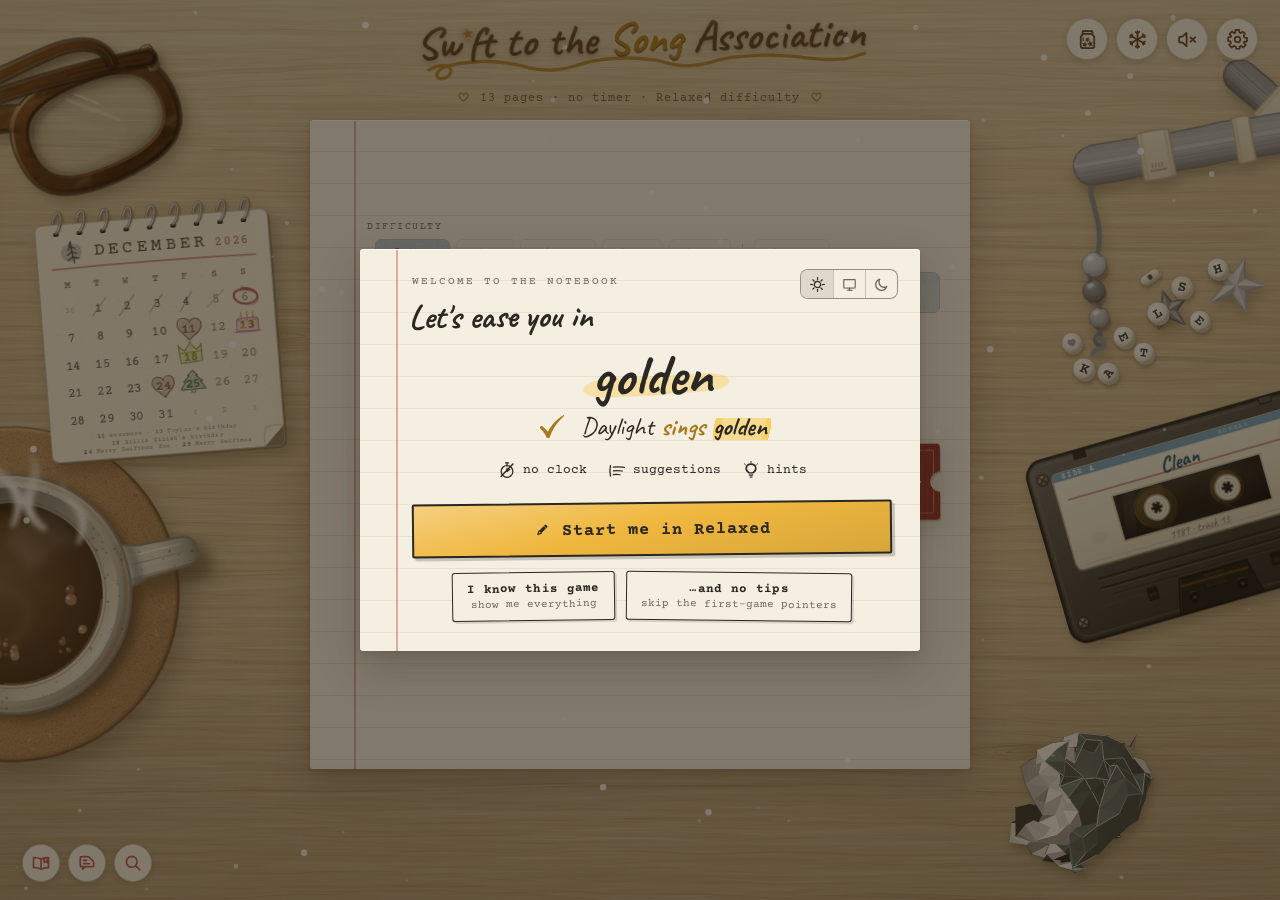
==== commit 4763b3ec: "Fit the Ruthless Game picker on phone screens" ====
--- a/index.html
+++ b/index.html
@@ -86,7 +86,7 @@
 <link rel="preload" href="fonts/courierprime-700-latin.woff2" as="font" type="font/woff2" crossorigin />
 <link rel="preload" href="fonts/courierprime-italic-latin.woff2" as="font" type="font/woff2" crossorigin />
   <link rel="stylesheet" href="ink.css" />
-  <link rel="stylesheet" href="styles.css?v=83" />
+  <link rel="stylesheet" href="styles.css?v=84" />
 <!-- Umami visitor counts: cookieless, no personal data. data-domains keeps local previews out of
      the numbers. app.js adds one "run" event per run started (countRun). The searcher is left
      untracked on purpose: its description promises "no tracking". -->
--- a/styles.css
+++ b/styles.css
@@ -7598,9 +7598,7 @@
     margin: 0; padding-bottom: clamp(4px, .9vh, 8px); border-bottom: 1px solid var(--rule);
   }
   .rl-count { white-space: nowrap; }
-  /* The terms line breaks only between its clauses, never inside one: left to wrap anywhere it
-     set "the clock is the score · low" with "wins" alone under it. Track by Track's line too. */
-  :is(.rl-sub, .tbt-sub) .sub-clause { white-space: nowrap; }
+  .tbt-sub .sub-clause { white-space: nowrap; }
 
   /* The document: exactly the measured height, with the six sections spread into it. */
   .rl-doc {
@@ -7719,9 +7717,22 @@
   /* On a window too short for the whole sheet, the footnote goes before the document does: it is
      a reminder, and the six sections are the screen. */
   @media (max-height: 700px) { .rl-foot { display: none; } }
-  @media (max-width: 480px) {
-    .rl-h { letter-spacing: .12em; }
-    .rl-start { margin-left: 8px; letter-spacing: .1em; }
+  @media (max-width: 560px), (pointer: coarse) {
+    .rl-sec { min-height: 44px; }
+  }
+  @media (max-width: 560px) {
+    :is(#screen-ruthless, [data-flip-id="screen-ruthless"]) .stats-nav { margin-bottom: 10px; }
+    .rl-sec { width: auto; column-gap: 12px; }
+    .rl-h {
+      display: flex; flex-wrap: wrap; align-items: baseline; gap: 4px 8px;
+      letter-spacing: .12em; white-space: normal;
+    }
+    .rl-start {
+      margin-left: 0; padding-inline: 5px; font-size: clamp(.48rem, 1.9vw, .6rem);
+      letter-spacing: .1em; white-space: nowrap;
+    }
+    /* Match the percentage spacing used to budget each line in rlStrokes. */
+    .rl-ln { gap: 1%; }
     /* the song count is the first thing to go: it is context, not what a pick turns on */
     .rl-pool { display: none; }
   }
@@ -18693,6 +18704,10 @@
       max(10px, env(safe-area-inset-right, 0px))
       max(20px, env(safe-area-inset-bottom, 0px))
       max(10px, env(safe-area-inset-left, 0px));
+  }
+  /* Keep the fixed gear clear of the last lens when the sheet reaches the fold. */
+  body:has(#screen-ruthless.active) {
+    padding-bottom: max(34px, calc(20px + env(safe-area-inset-bottom, 0px)));
   }
   .app { order: 1; min-width: 0; }
   header.title { margin-bottom: 16px; }
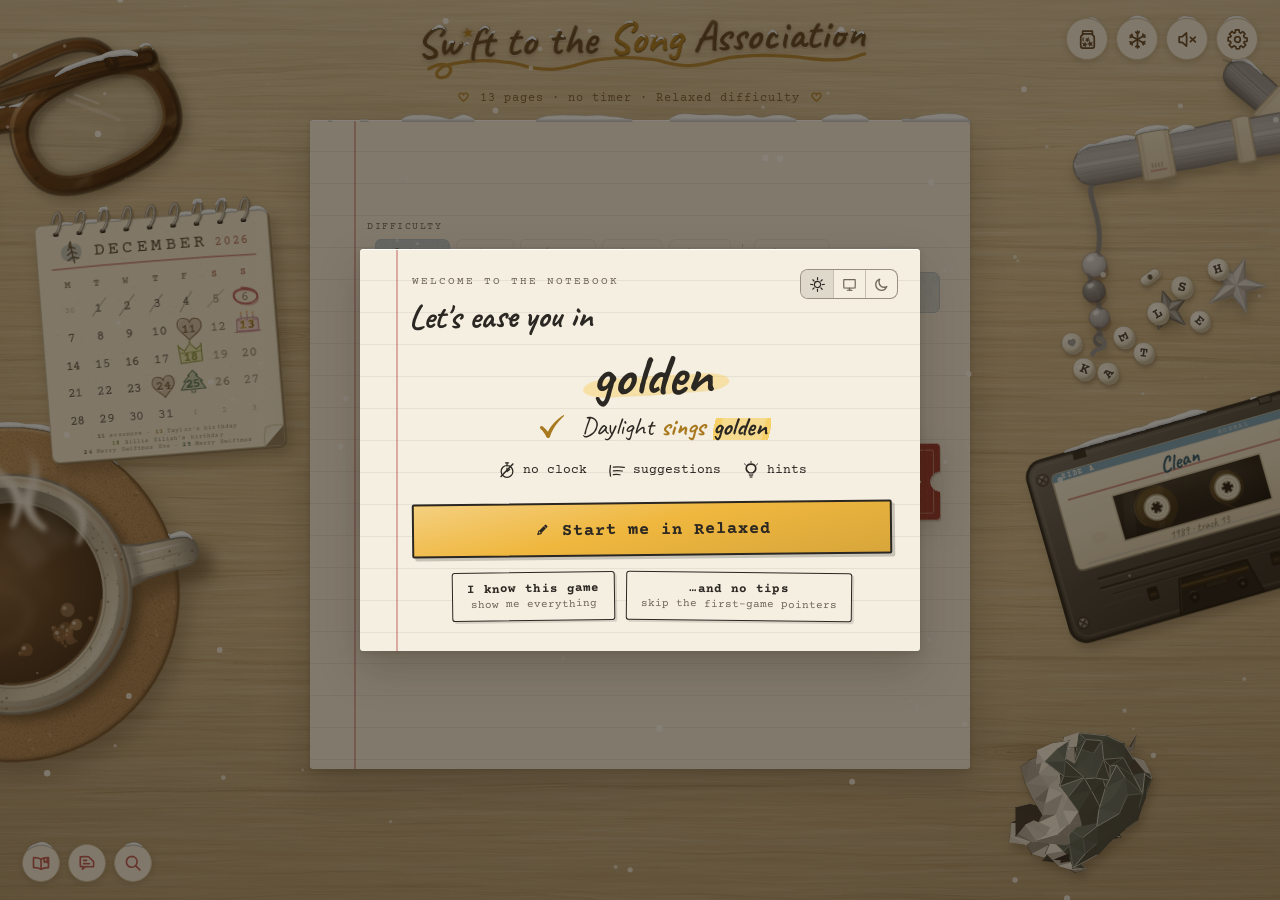
==== commit c60a2606: "Deal the lineup only cards that mean something, and keep the five until they are played The deal han" ====
--- a/index.html
+++ b/index.html
@@ -3485,7 +3485,7 @@
       <span class="title-group"><span class="stats-title">The lineup</span></span>
       <button id="lineupBackBtn" class="btn-link"><svg class="back-arrow" viewBox="0 0 20 10" aria-hidden="true"><use href="#back-arrow"/></svg><span class="ctl-lab">back</span></button>
     </div>
-    <p class="lu-felt-lead">Five dealt. Keep up to three.</p>
+    <p id="lineupFeltLead" class="lu-felt-lead">Five dealt. Keep up to three.</p>
     <div id="lineupSpend" class="lu-spend"></div>
     <div id="lineupFelt" class="lu-felt"></div>
     <p id="lineupHandNote" class="lu-hand-note" aria-live="polite"></p>
--- a/styles.css
+++ b/styles.css
@@ -557,6 +557,14 @@
      below the settings modal (z 200). Shown/hidden + animated by app.js, gated on
      December (active timezone) and motion-allowed. */
   #snowfall { position: fixed; inset: 0; z-index: 50; pointer-events: none; display: none; }
+  /* Settled snow (js/snowcap.js): each item's own canvas, laid straight after it. The front
+     page's top edge is laid only while that page is up, and put away the moment another is. */
+  #screen-start:not(.active) + canvas.snowcap { display: none; }
+  /* The keepsakes jar steps off the desk for a run (body.in-game .keepsakes-gear), and its snow,
+     which sits just before it rather than inside it, has to step off with it or it floats over
+     nothing in the corner. Nothing re-lays the snow when a run starts, so this is the only
+     thing that can put it away. */
+  body.in-game canvas.snowcap:has(+ .keepsakes-gear) { display: none; }
   /* Autumn leaves: the snowfall's seasonal sibling. Same layer, same rules, but gated
      on the Halloween week (28 Oct–3 Nov, active timezone) instead of December. */
   #autumnleaves { position: fixed; inset: 0; z-index: 50; pointer-events: none; display: none; }
@@ -2114,7 +2122,9 @@
      and designed on birthday-board.html, then the 13th of every month's, anv-13th (ch-
      classes), forced by thirteenthFinishFor and designed on thirteenth-board.html, and last
      Christmas Day's, anv-christmas (nt- classes), forced by christmasFinishFor and designed on
-     christmas-board.html. The guest shelf's days follow at the end, anv-guest-<id>, forced by
+     christmas-board.html, then New Year's Eve's and New Year's Day's, anv-new-years-eve (gp-
+     classes) and anv-new-years-day (ma- classes), both forced by newYearFinishFor and designed on
+     new-year-board.html. The guest shelf's days follow at the end, anv-guest-<id>, forced by
      guestDayFinishFor and designed on guest-days-board.html. */
   .btn-primary.play-cta[data-startbtn^="anv-"]::after { content:none; }
   .anv-out { position:absolute; inset:0; z-index:2; pointer-events:none; }
@@ -2742,6 +2752,51 @@
     40% { transform:rotate(calc(var(--nt-tilt, -2.4deg) - 3deg)); } 62% { transform:rotate(calc(var(--nt-tilt, -2.4deg) + 1.6deg)); }
     82% { transform:rotate(calc(var(--nt-tilt, -2.4deg) - .6deg)); } 100% { transform:rotate(var(--nt-tilt, -2.4deg)); } }
 
+  /* ============ New Year's Eve: Gold pen on black card ============
+     31 December, forced by newYearFinishFor over Snow day and the player's pick, and designed on
+     scripts/cta/new-year-board.html. The back page of the notebook, black card, and a metallic gel
+     pen in gold, silver and rose gold: two rockets on their way up as dotted lines, two bursts
+     already drawn at the far ends. On hover the rockets go off, each burst drawn out from its middle
+     and dabbed at every tip, and the lamp runs across the card and catches the ink. */
+  .play-cta[data-startbtn="anv-new-years-eve"] { --cta-fill:#1b1a1e; --cta-text:#f3e6c4; --cta-hover-text:#fbf0d2;
+    background-image:linear-gradient(168deg, #ffffff10 0%, #ffffff00 46%, #00000030 100%); }
+  :root[data-theme="dark"] .play-cta[data-startbtn="anv-new-years-eve"] { --cta-fill:#141317; }
+  :root[data-theme="dark"] .play-cta[data-startbtn="anv-new-years-eve"] .cta-fx { filter:brightness(.88); }
+  .play-cta[data-startbtn="anv-new-years-eve"] .cta-label { text-shadow:0 1px 2px #0d0c0f, 0 0 7px #0d0c0fcc; }
+  .gp-ray { stroke-dasharray:1 2; stroke-dashoffset:1.5; }
+  .gp-dab { opacity:0; transform:scale(0); transform-box:fill-box; transform-origin:center; }
+  .gp-head { transition:opacity .2s ease; }
+  .gp-sheen { transform:translateX(-140px); }
+  .play-cta[data-startbtn="anv-new-years-eve"]:is(:hover, :focus-visible) .gp-ray { animation:gpRay var(--t) var(--d) cubic-bezier(.15,.75,.3,1) both; }
+  .play-cta[data-startbtn="anv-new-years-eve"]:is(:hover, :focus-visible) .gp-dab { animation:gpDab .22s var(--d) cubic-bezier(.3,1.6,.5,1) both; }
+  .play-cta[data-startbtn="anv-new-years-eve"]:is(:hover, :focus-visible) .gp-head { opacity:0; transition-delay:var(--d); }
+  .play-cta[data-startbtn="anv-new-years-eve"]:is(:hover, :focus-visible) .gp-sheen { animation:gpSheen 1.6s .95s cubic-bezier(.4,0,.6,1) both; }
+  @keyframes gpRay { from { stroke-dashoffset:1.5; } 0.1% { stroke-dashoffset:1; } to { stroke-dashoffset:0; } }
+  @keyframes gpDab { from { opacity:0; transform:scale(0); } to { opacity:1; transform:scale(1); } }
+  @keyframes gpSheen { from { transform:translateX(-140px); } to { transform:translateX(760px); } }
+  /* With motion reduced nothing on the button animates, so the bursts are shown already drawn. */
+  body[data-reduce-motion="on"] .play-cta[data-startbtn="anv-new-years-eve"]:is(:hover, :focus-visible) .gp-ray { stroke-dashoffset:0; }
+  body[data-reduce-motion="on"] .play-cta[data-startbtn="anv-new-years-eve"]:is(:hover, :focus-visible) .gp-dab { opacity:1; transform:none; }
+
+  /* ============ New Year's Day: The morning after ============
+     1 January, forced by newYearFinishFor and designed on scripts/cta/new-year-board.html. The
+     floor of the room the party was in: honey oak, glitter in the boards, candle wax gone hard,
+     curls of gold foil, and last night's instant photographs where they fell, one developed and
+     the rest still murky. On hover they develop through an instant print's cold blue cast, and the
+     glitter catches the light. Night dims the floor rather than recolouring it, as a lamp would. */
+  .play-cta[data-startbtn="anv-new-years-day"] { --cta-fill:#c4945b; --cta-text:#2b2722; --cta-hover-text:#2b2722;
+    background-image:linear-gradient(168deg, #ffffff22 0%, #ffffff00 46%, #2b272224 100%); }
+  :root[data-theme="dark"] .play-cta[data-startbtn="anv-new-years-day"] { --cta-fill:#6e5233; }
+  :root[data-theme="dark"] .play-cta[data-startbtn="anv-new-years-day"] .cta-fx { filter:brightness(.66) saturate(.85); }
+  .play-cta[data-startbtn="anv-new-years-day"] .cta-label { text-shadow:0 0 3px #f5e6c8, 0 0 7px #f5e6c8cc, 0 0 12px #f5e6c888; }
+  :root[data-theme="dark"] .play-cta[data-startbtn="anv-new-years-day"] .cta-label { text-shadow:0 0 3px #cdbb98, 0 0 7px #cdbb98cc, 0 0 12px #cdbb9888; }
+  .ma-glint { opacity:0; transform:scale(.2); transform-box:fill-box; transform-origin:center; }
+  .play-cta[data-startbtn="anv-new-years-day"]:is(:hover, :focus-visible) .ma-murk { animation:maDevelop var(--t) var(--d) ease-in both; }
+  .play-cta[data-startbtn="anv-new-years-day"]:is(:hover, :focus-visible) .ma-glint { animation:maGlint 1.1s var(--d) ease-in-out 2 both; }
+  @keyframes maDevelop { 0% { opacity:1; fill:#6d7064; } 35% { opacity:.86; fill:#4c5873; } 70% { opacity:.4; fill:#57607a; } 100% { opacity:0; fill:#6a6f80; } }
+  @keyframes maGlint { 0%, 100% { opacity:0; transform:scale(.2) rotate(0); } 45% { opacity:1; transform:scale(1) rotate(20deg); } }
+  body[data-reduce-motion="on"] .play-cta[data-startbtn="anv-new-years-day"]:is(:hover, :focus-visible) .ma-murk { opacity:0; }
+
   /* ---------- The guest shelf's days ----------
      One finish for each day GUEST_DAYS keeps in the margin, forced by guestDayFinishFor the way a
      record's day is: the seven guests' birthdays (Wicked's opening night and Hannah Montana's
@@ -6766,6 +6821,61 @@
     color: var(--ink); white-space: nowrap; transform-origin: center;
     -webkit-user-select: none; user-select: none;
   }
+  /* ---- So Many Signs ----
+     Two cards on the page. The first lies face up with a row of drawn pictures; the second lies
+     face down under it and is itself the turn-over button, because turning a card over is what a
+     person at a desk does with one. Both cards are the page's own paper, because a mark's white
+     parts are filled with var(--paper) (`.tint[data-c="paper"]`) and a card of any other colour
+     would show them up as patches. The marks are drawn in the charm pen at the size the board
+     signed them off at, and wobble through the charms' own filter. */
+  .bg-signs { display: flex; flex-direction: column; align-items: center; gap: 14px; margin: 4px auto 16px; }
+  .bg-sign-card {
+    min-width: min(100%, 200px); max-width: 100%; min-height: 92px; padding: 12px 16px;
+    display: flex; flex-direction: column; align-items: center; justify-content: center;
+    background: var(--paper); border-radius: 4px; color: var(--ink);
+    box-shadow: 0 1px 2px rgba(40,30,15,0.16), 0 4px 10px rgba(40,30,15,0.08);
+    transform: rotate(-0.7deg);
+  }
+  .bg-sign-card.is-second { transform: rotate(0.9deg); }
+  .bg-sign-row { display: flex; flex-wrap: wrap; justify-content: center; align-items: center; gap: 8px; }
+  .bg-sign { width: 64px; height: 64px; flex: none; }
+  .sign-mark { width: 100%; height: 100%; overflow: visible; filter: url(#charmWobble); }
+  .sign-mark .ink, .sign-mark .ink-fill { fill: none; stroke: currentColor; stroke-linecap: round; stroke-linejoin: round; }
+  .sign-mark .ink { stroke-width: 1.5; }
+  .sign-mark .ink-fill { stroke-width: 1.7; }
+  .sign-mark .tint { stroke: none; }
+  .sign-mark .tint[data-c="paper"] { fill: var(--paper); }
+  .sign-mark .tint-line { fill: none; stroke-width: 2.4; stroke-linecap: round; stroke-linejoin: round; opacity: 0.85; }
+  /* The face-down card: the zine's own yellow ruled across it like the back of a playing card,
+     with what it does written on in typewriter. */
+  .bg-sign-card.is-down {
+    cursor: pointer; border: 0; font: inherit; transform: rotate(0.9deg); width: min(100%, 230px);
+    background: repeating-linear-gradient(-38deg, color-mix(in srgb, #d8a21e 30%, var(--paper)) 0 3px, var(--paper) 3px 7px);
+    transition: transform 0.14s ease, box-shadow 0.14s ease;
+  }
+  .bg-sign-card.is-down:not(:disabled):is(:hover, :focus-visible) {
+    transform: rotate(0.9deg) translateY(-2px);
+    box-shadow: 0 2px 3px rgba(40,30,15,0.18), 0 8px 16px rgba(40,30,15,0.12);
+  }
+  .bg-sign-back-word {
+    display: inline-block; padding: 5px 10px 4px; background: var(--paper); border-radius: 2px;
+    font-family: var(--type); font-size: calc(11px + var(--text-size-adjust)); letter-spacing: 1.4px;
+    text-transform: lowercase; color: var(--ink);
+  }
+  .bg-sign-card.is-turning { animation: bgSignSquash 0.16s ease-in forwards; }
+  .bg-sign-card.is-landing { animation: bgSignLand 0.2s ease-out; }
+  @keyframes bgSignSquash { to { transform: rotate(0.9deg) scaleX(0); } }
+  @keyframes bgSignLand { from { transform: rotate(0.9deg) scaleX(0); } }
+  /* What a row was saying, written under it at the reveal in the soft lyric ink. */
+  .bg-sign-said {
+    margin: 8px auto 0; max-width: 34ch; text-align: center;
+    font-family: var(--hand); font-size: calc(18px + var(--text-size-adjust)); line-height: 1.2; color: var(--ink-soft);
+  }
+  @media (max-width: 560px) {
+    .bg-sign { width: 50px; height: 50px; }
+    .bg-sign-row { gap: 6px; }
+    .bg-sign-card { padding: 10px 12px; min-height: 76px; }
+  }
   .bg-giveup { display: flex; width: max-content; max-width: 100%; margin: 12px auto 0; }
   /* Walking away is paid for, so give up is a penalty ticket, notched either side, with the
      fine printed on its stub. Grey, and counting the words still to come, until it can be
@@ -9648,14 +9758,16 @@
 
   /* sessions: the bookings grid at the head of the form, boxes printed, filled in by pencil */
   .rec-bk { padding: 12px 0 14px; border-bottom: 1px solid var(--rec-form-soft); }
-  .rec-bk-hd { display: flex; align-items: baseline; justify-content: space-between; gap: 8px 16px; flex-wrap: wrap; margin-bottom: 8px; }
-  .rec-bk-hd > span { font-family: var(--type); font-size: calc(9.5px + var(--text-size-adjust)); letter-spacing: 1.5px; text-transform: uppercase; color: var(--rec-form); }
-  .rec-rng { display: flex; flex-wrap: wrap; gap: 2px 4px; }
-  .rec-rng button { position: relative; background: none; border: 0; padding: 3px 8px; cursor: pointer; font-family: var(--type); font-size: calc(11px + var(--text-size-adjust)); line-height: 1; color: var(--rec-form-soft); }
-  .rec-rng button[aria-pressed="true"] { color: var(--rec-pen); font-weight: 700; }
+  /* The range picker is a row of index tabs along the sheet's rule: the chosen range is the tab
+     pulled forward, its own stock running on into the sheet below with no rule under it. Never
+     mark the pick with a drawn loop; that was tried and is what this replaced. */
+  .rec-bk-hd { display: flex; align-items: flex-end; justify-content: space-between; gap: 8px 16px; flex-wrap: wrap; margin-bottom: 10px; border-bottom: 1px solid var(--rec-form-soft); }
+  .rec-bk-hd > span { padding-bottom: 6px; font-family: var(--type); font-size: calc(9.5px + var(--text-size-adjust)); letter-spacing: 1.5px; text-transform: uppercase; color: var(--rec-form); }
+  .rec-rng { display: flex; flex-wrap: wrap; align-items: flex-end; gap: 2px; }
+  .rec-rng button { position: relative; background: none; border: 1px solid transparent; border-bottom: 0; margin-bottom: -1px; padding: 5px 9px; cursor: pointer; font-family: var(--type); font-size: calc(11px + var(--text-size-adjust)); line-height: 1; color: var(--rec-form-soft); }
+  .rec-rng button:hover { color: var(--rec-form); }
+  .rec-rng button[aria-pressed="true"] { padding-top: 7px; background: var(--rec-stock); border-color: var(--rec-form-soft); border-bottom: 1px solid var(--rec-stock); border-radius: 2px 2px 0 0; color: var(--rec-pen); font-weight: 700; cursor: default; }
   .rec-rng button:focus-visible { outline: 2px solid var(--ink-accent); outline-offset: 2px; }
-  .rec-rng button svg { position: absolute; inset: -4px -3px; width: calc(100% + 6px); height: calc(100% + 8px); overflow: visible; pointer-events: none; }
-  .rec-rng button svg path { fill: none; stroke: var(--rec-pen); stroke-width: 1.3; stroke-linecap: round; opacity: 0.75; }
   .rec-bk-body { display: grid; grid-template-columns: auto minmax(0, 1fr); column-gap: 6px; }
   .rec-bk-body.bare { grid-template-columns: minmax(0, 1fr); }
   .rec-bk-days { display: grid; grid-template-rows: repeat(7, 1fr); padding-top: 13px; font-family: var(--type); font-size: calc(8.5px + var(--text-size-adjust)); color: var(--rec-form-soft); align-items: center; }
@@ -18554,6 +18666,10 @@
 }
 .lu-who:hover { background: rgba(255,255,255,0.75); }
 .lu-who.is-named { color: var(--red-pen); border-color: var(--red-pen); background: rgba(255,255,255,0.8); }
+/* A name a held card has already ruled out: struck in red pen, the notebook's "not available
+   here", and the reason on hover rather than printed, since every chip would otherwise grow. */
+.lu-who.is-shut { cursor: not-allowed; opacity: 0.55; text-decoration: line-through; text-decoration-color: var(--red-pen); }
+.lu-who.is-shut:hover { background: rgba(255,255,255,0.45); }
 /* The ordinal is load-bearing when both naming cards are in the hand: Sworn In reads the
    first name and Three Chairs reads all three, so which one you picked first is a decision. */
 .lu-who-n { font-weight: 700; margin-right: 5px; opacity: 0.8; }
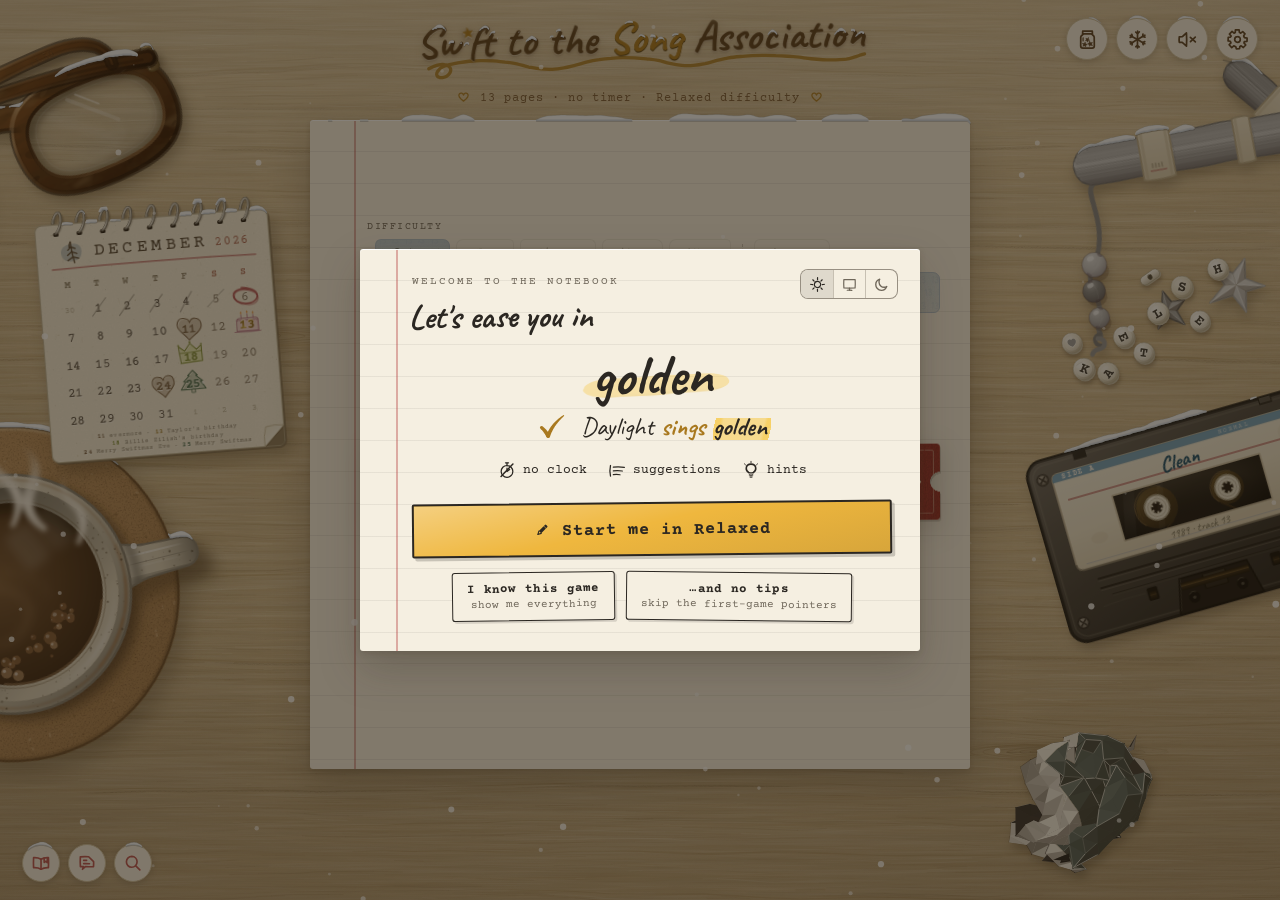
==== commit 40e3473c: "Keep Taylor out of the lineup's devotion cards She turns up on 91 to 100% of pages on every pool, so" ====
--- a/index.html
+++ b/index.html
@@ -3478,7 +3478,7 @@
   </section>
 
   <!-- THE LINEUP: THE FELT — five goal cards dealt before page one, keep up to three.
-       Dealt rather than picked from the whole deck on purpose: the 24-pip budget only
+       Dealt rather than picked from the whole deck on purpose: the pip budget only
        bites because you do not get to choose which five turn up. -->
   <section id="screen-lineup" class="screen card" tabindex="-1" aria-label="The lineup: your hand">
     <div class="stats-nav">
--- a/styles.css
+++ b/styles.css
@@ -10661,6 +10661,12 @@
     color: #9b2226;
   }
   :root[data-theme="dark"] .dropdown .item.off-limits .dd-tag { color: #e5837d; }
+  /* On a lineup page each title says whose it is, in that artist's bead ink. */
+  .dropdown .dd-who {
+    flex: none; margin-left: 10px; display: inline-flex; align-items: center; gap: 4px;
+    font-size: calc(10px + var(--text-size-adjust)); letter-spacing: 0.4px; color: var(--ink-soft);
+  }
+  .dropdown .dd-who-dot { width: 7px; height: 7px; border-radius: 50%; background: var(--ink-soft); display: inline-block; }
 
   /* The soft-reject note: a red-pen margin note hung UNDER the answer line, its arrow curling
      back up at what was just refused. It used to float above the line as a see-through pill,
@@ -18531,15 +18537,14 @@
   font-family: var(--type); font-size: 9px; letter-spacing: 0.4px; text-align: center;
   color: var(--red-pen); margin: 7px 2px 0; min-height: 12px;
 }
-/* The kept mark: red pen round the corner index, which is where the price is. */
-.lu-keep-mark {
-  position: absolute; top: 2px; left: 2px; width: 40px; height: 40px; z-index: 6; pointer-events: none;
-  color: var(--red-pen);
+/* Once a card is kept, the ones left behind sink back and tilt a little further, so the kept
+   ones read as pulled out of the deal without a mark drawn on them (never a ring round the
+   price: see renderLineupFelt). A veiled card is already set apart and stays as it is. */
+.lu-felt:not(.is-hand).has-kept .lu-deal:not(.is-kept):not(.is-out) .lu-card {
+  transform: translateY(6px) rotate(-2deg) scale(0.965);
+  box-shadow: 0 3px 8px rgba(60,50,35,0.12), 0 1px 2px rgba(60,50,35,0.12);
 }
-.lu-keep-mark svg { width: 100%; height: 100%; display: block; overflow: visible; }
-.lu-keep-mark path, .lu-keep-mark ellipse {
-  fill: none; stroke: currentColor; stroke-width: 1.8; stroke-linecap: round; opacity: 0.85;
-}
+.lu-felt:not(.is-hand).has-kept .lu-deal:nth-child(even):not(.is-kept):not(.is-out) .lu-card { transform: translateY(6px) rotate(2deg) scale(0.965); }
 
 /* ---- the held hand ----
    A phone's felt. .is-hand comes from LINEUP_HAND_MQ in app.js and is the only switch, so
@@ -18548,8 +18553,8 @@
 
    A dropped-out card cannot use the felt's opacity here: the card beneath would show through,
    so it is veiled in paper instead. Its reason moves to .lu-hand-note, since a line under each
-   card would sit behind the next card along. The far kept mark rings the bottom-right index,
-   the only corner a card to the right of the front one shows. */
+   card would sit behind the next card along. A kept card rises out of the fan as a whole, which
+   is what shows on its peek whichever corner of it is visible. */
 .lu-felt.is-hand {
   display: block; position: relative; max-width: none; height: 327px;
   margin: 0 -8px 0 -14px; padding: 0; touch-action: pan-y;
@@ -18578,11 +18583,9 @@
 .is-hand .lu-deal:nth-child(4) { --tilt: 1.1deg; }
 .is-hand .lu-deal:nth-child(5) { --tilt: -1deg; }
 .is-hand .lu-out-why { display: none; }
-/* The felt lifts a kept card's face and leaves the mark where the face rises to; a held card
-   lifts as a whole, mark included, so the mark has to start where the index already is. */
-.is-hand .lu-keep-mark { top: 13px; }
-.lu-keep-far { display: none; }
-.is-hand .lu-keep-far { display: block; top: auto; left: auto; right: 2px; bottom: -2px; transform: rotate(180deg); }
+/* Only the front card's words are read; a card behind shows its corner, and its copy peeking
+   out between two cards was only fragments ("ted", "rst"). Its art and index stay. */
+.is-hand .lu-deal:not(.is-front) .lu-mid { visibility: hidden; }
 .lu-hand-note {
   font-family: var(--type); font-size: 10.5px; color: var(--ink-soft); text-align: center;
   margin: 0 0 6px;
@@ -18653,6 +18656,8 @@
   color: var(--ink-soft);
 }
 .lu-felt-go { display: flex; justify-content: center; padding: 2px 0 14px; }
+/* Not yet a hand: the button has to look unpressable, not merely paler. */
+#lineupGoBtn:disabled { opacity: 0.45; cursor: not-allowed; box-shadow: none; transform: none; }
 
 /* ---- naming before page one (Three Chairs, Sworn In) ---- */
 .lu-naming { text-align: center; margin: 0 0 10px; }
@@ -18673,6 +18678,17 @@
 /* The ordinal is load-bearing when both naming cards are in the hand: Sworn In reads the
    first name and Three Chairs reads all three, so which one you picked first is a decision. */
 .lu-who-n { font-weight: 700; margin-right: 5px; opacity: 0.8; }
+/* How many of the thirteen pages the artist usually turns up on, at this hand's words. */
+.lu-who-reach { margin-left: 6px; opacity: 0.55; font-size: 0.92em; }
+.lu-name-key {
+  font-family: var(--type); font-size: calc(9.5px + var(--text-size-adjust)); color: var(--ink-soft);
+  opacity: 0.8; margin: 6px 0 0;
+}
+/* The Lineup panel's note under the difficulty tabs on Hard and Ultra. */
+.lu-lean {
+  font-family: var(--type); font-size: calc(10px + var(--text-size-adjust)); line-height: 1.5;
+  color: var(--ink-soft); margin: 7px 0 0;
+}
 
 /* A held card is TICKED in red pen, the partner of the red strike through a lost one: ticked if
    you held it, struck if you lost it. Drawn, not typed, and used as a mask so it takes the pen's
@@ -18705,6 +18721,24 @@
   border-top: 1.5px solid var(--red-pen); transform: rotate(-1.2deg); opacity: 0.85;
 }
 .lu-goals-result { margin: 8px 0 6px; }
+/* A live card's note: who is shut, who opened, how far a count has got. Quieter than the name,
+   and set after a dot so a strip of three still reads as three cards. */
+.lu-goal-note { font-style: normal; opacity: 0.8; }
+.lu-goal-note:not(:empty)::before { content: "· "; opacity: 0.6; }
+.lu-goal-note.is-over { color: var(--red-pen); opacity: 1; }
+/* The floor, counted only once a page has been missed: until then every page is landing. */
+.lu-goal.lu-floor { color: var(--red-pen); }
+/* The card a page killed, said once under the verdict, in the same red pen as the strike. */
+.lu-gone {
+  font-family: var(--hand); font-size: calc(16px + var(--text-size-adjust)); line-height: 1.3;
+  color: var(--red-pen); margin: 2px 0 8px;
+}
+.lu-gone b { font-weight: 700; }
+/* On the results: why each lost card was lost, one compact line under the struck names. */
+.lu-goal-why {
+  font-family: var(--type); font-size: calc(9.5px + var(--text-size-adjust)); letter-spacing: 0.3px;
+  color: var(--ink-soft); text-align: center; margin: -2px 0 8px; line-height: 1.5;
+}
 
 /* ---- THE GOAL BOARD ----
    The mode's record lives on its own panel (see renderLineupBoardPage); what sits on the
@@ -18777,6 +18811,10 @@
 .lu-deck-rule {
   display: block; font-family: var(--hand); font-size: calc(17px + var(--text-size-adjust));
   line-height: 1.22; color: var(--ink); opacity: 0.9;
+}
+.lu-deck-small {
+  display: block; font-family: var(--type); font-size: calc(8.5px + var(--text-size-adjust));
+  letter-spacing: 0.6px; color: var(--ink-soft); opacity: 0.75; margin-top: 1px;
 }
 .lu-deck-rec {
   display: block; font-family: var(--type); font-size: calc(8.5px + var(--text-size-adjust));
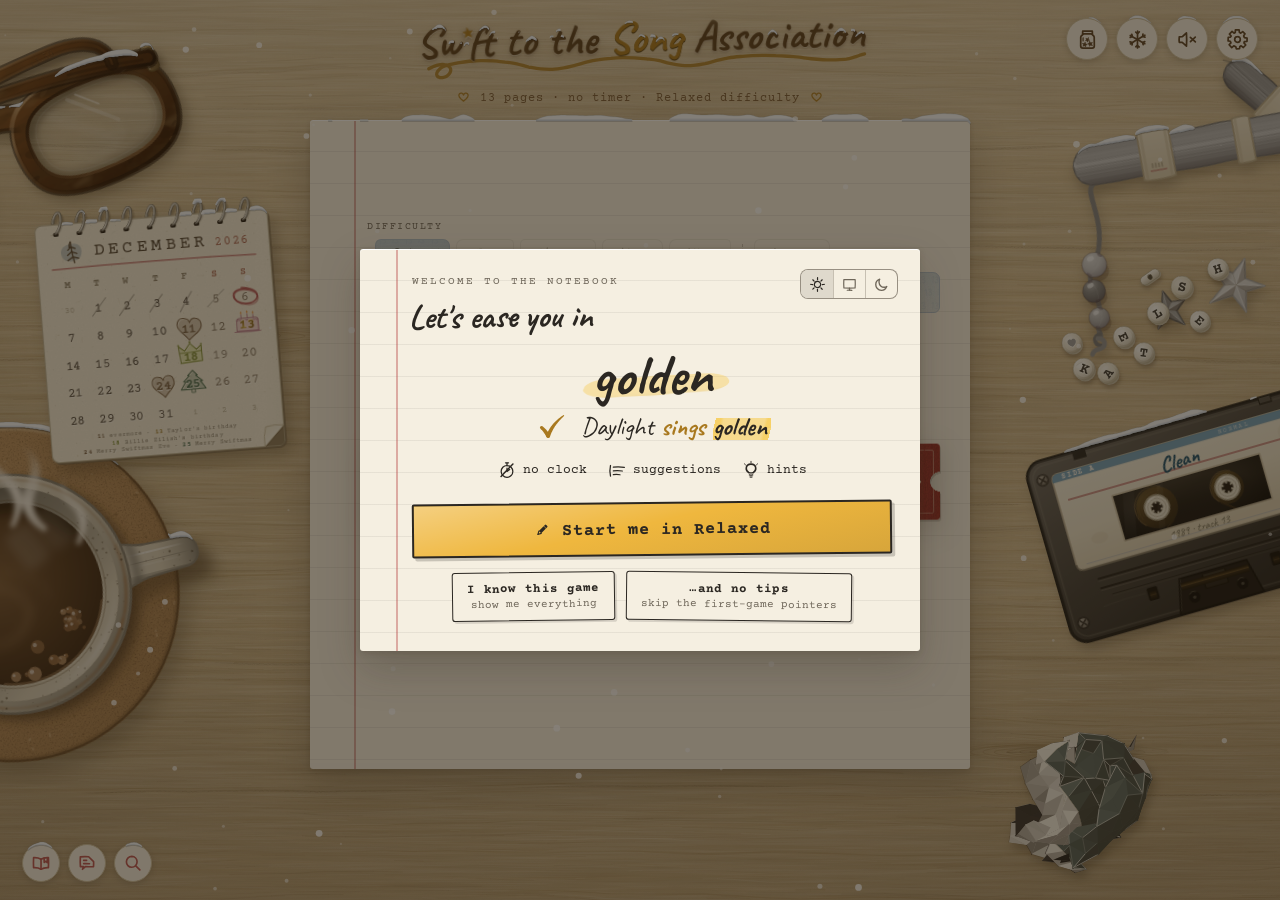
==== commit 2482ef9b: "Offer Normal as a stamp in the replay row instead of a card over the results The one-time step up fr" ====
--- a/index.html
+++ b/index.html
@@ -3068,6 +3068,9 @@
           <!-- Drawn by paintReplayStamp: the sub-line names the mode just played. -->
           <g id="rpStampArt"></g>
           <g id="rpStampArtNarrow"></g>
+          <!-- Drawn by paintNormalStamp: the one-time step up from Relaxed. -->
+          <g id="nmStampArt"></g>
+          <g id="nmStampArtNarrow"></g>
         </defs>
       </svg>
       <button id="replayBtn" class="keep-going replay-stamp" type="button" style="display:none;" aria-label="Play this mode again">
@@ -3079,6 +3082,18 @@
           <svg class="kg-stamp kg-narrow" viewBox="0 0 276 74" aria-hidden="true" focusable="false">
             <use class="kg-ghost" href="#rpStampArtNarrow" filter="url(#rpStampInk)"/>
             <use class="kg-print" href="#rpStampArtNarrow" filter="url(#rpStampInk)"/>
+          </svg>
+        </span>
+      </button>
+      <button id="normalStampBtn" class="keep-going normal-stamp" type="button" style="display:none;" aria-label="Add a clock: play Normal, 10 seconds a page, no hints">
+        <span class="kg-press">
+          <svg class="kg-stamp kg-wide" viewBox="0 0 560 74" aria-hidden="true" focusable="false">
+            <use class="kg-ghost" href="#nmStampArt" filter="url(#kgStampInk)"/>
+            <use class="kg-print" href="#nmStampArt" filter="url(#kgStampInk)"/>
+          </svg>
+          <svg class="kg-stamp kg-narrow" viewBox="0 0 276 74" aria-hidden="true" focusable="false">
+            <use class="kg-ghost" href="#nmStampArtNarrow" filter="url(#kgStampInk)"/>
+            <use class="kg-print" href="#nmStampArtNarrow" filter="url(#kgStampInk)"/>
           </svg>
         </span>
       </button>
--- a/styles.css
+++ b/styles.css
@@ -173,6 +173,8 @@
   body[data-era="guest-ariana-grande"]     { --ink-accent:#7d4560; --highlighter:rgba(229,170,184,0.48); --bead:#b87a90; --page-wash:rgba(213,162,180,0.06); }
   body[data-era="guest-harry-styles"]      { --ink-accent:#a4534c; --highlighter:rgba(95,185,224,0.36);   --bead:#c07f7a; --page-wash:rgba(192,127,122,0.05); }
   body[data-era="guest-sabrina-carpenter"] { --ink-accent:#a3303f; --highlighter:rgba(214,168,128,0.46); --bead:#6b4632; --page-wash:rgba(184,119,103,0.05); }
+  body[data-era="guest-beyonce"]            { --ink-accent:#8a5410; --highlighter:rgba(226,160,52,0.44); --bead:#b0701a; --page-wash:rgba(185,116,26,0.05); }
+  body[data-era="guest-miley-cyrus"]        { --ink-accent:#24477a; --highlighter:rgba(238,120,172,0.40); --bead:#4f76a8; --page-wash:rgba(79,118,168,0.05); }
 
   /* ---- Masthead inks (Album Focus reward, body[data-ink]) ----
      ONE token, --mast-ink, worn by every gold mark in the masthead — the gold word, the star
@@ -336,6 +338,8 @@
   :root[data-theme="dark"] body[data-era="guest-ariana-grande"]     { --ink-accent:#e6aec2; --highlighter:rgba(225,160,180,0.28); --bead:#e6aec2; --page-wash:rgba(213,162,180,0.06); }
   :root[data-theme="dark"] body[data-era="guest-harry-styles"]      { --ink-accent:#ec9a90; --highlighter:rgba(95,185,224,0.26);   --bead:#ec9a90; --page-wash:rgba(192,127,122,0.06); }
   :root[data-theme="dark"] body[data-era="guest-sabrina-carpenter"] { --ink-accent:#f08a94; --highlighter:rgba(205,160,120,0.28); --bead:#d9a27f; --page-wash:rgba(184,119,103,0.06); }
+  :root[data-theme="dark"] body[data-era="guest-beyonce"]            { --ink-accent:#e8b259; --highlighter:rgba(220,160,60,0.28); --bead:#e8b259; --page-wash:rgba(200,140,50,0.06); }
+  :root[data-theme="dark"] body[data-era="guest-miley-cyrus"]        { --ink-accent:#9dbbe2; --highlighter:rgba(236,120,170,0.28); --bead:#9dbbe2; --page-wash:rgba(110,150,205,0.06); }
 
   /* Masthead inks on the night desk: the night half of each pair above, switched on here. The
      night column is NOT a lightened copy of the day one and is not derivable from it: at night
@@ -3185,6 +3189,7 @@
     background: transparent; border: none; cursor: pointer;
   }
   .keep-going.replay-stamp { --stamp-ink: #27406f; }
+  .keep-going.normal-stamp { --stamp-ink: #2f5b3a; }
   .keep-going:focus-visible { outline: 1.5px dashed var(--ink-soft); outline-offset: 5px; border-radius: 4px; }
   .keep-going .kg-narrow { display: none; }
   @media (min-width: 561px) {
@@ -3219,6 +3224,7 @@
      The pad lifts a shade and the ink sits on top instead. */
   :root[data-theme="dark"] .keep-going { --stamp-ink: #e07f74; }
   :root[data-theme="dark"] .keep-going.replay-stamp { --stamp-ink: #8ea6dc; }
+  :root[data-theme="dark"] .keep-going.normal-stamp { --stamp-ink: #8fbf98; }
   :root[data-theme="dark"] .kg-stamp { mix-blend-mode: normal; }
 
 
@@ -9641,6 +9647,32 @@
   }
   :root[data-theme="dark"] .rec-stock .pace-time[data-pace="pen"] { color: color-mix(in srgb, var(--ink-accent) 50%, #2b2722); }
   :root[data-theme="dark"] :is(.rec-ts, .rec-ts-next) { filter: brightness(0.74) saturate(0.94); }
+  /* The three sheets are three papers, each the one that thing would really be on: the lead
+     sheet (and the best's notes that hang off it) on ivory manuscript paper, the B-sides on the
+     board from the back of a record sleeve with a fine linen weave pressed in, the take sheet on
+     the cool white bond forms are printed on. Picked from scripts/records/stock-board.html and
+     stock-history-board.html (2026-11-25); a canary "studio copy" for the take sheet was turned
+     down. Every tile is drawn the way the desk calendar's cotton is (specks, fibres, a tooth)
+     and laid evenly: nothing darkens toward a corner. --rec-stock follows the paper because the
+     sheets' own fills (the take sheet's open range tab, the notes card's pointer) paint in it. */
+  /* PAPER: generated by scripts/records/paper.mjs from stock.js. Never hand-edit the tiles. */
+  :is(.rec-lead, .rec-notes-card).rec-stock {
+    --rec-stock: #f9f4e4; background-color: #f9f4e4;
+    background-image: url("data:image/svg+xml,%3Csvg%20xmlns%3D'http%3A%2F%2Fwww.w3.org%2F2000%2Fsvg'%20width%3D'331'%20height%3D'331'%3E%3Cpath%20d%3D'M287.3%20207.8L286.1%20208.4L286.1%20207.0ZM40.2%2016.7L40.3%2017.4L39.6%2017.3ZM245.2%20125.3L246.3%20125.7L245.6%20126.8ZM165.6%20286.9L164.7%20286.0L165.9%20285.7ZM81.8%20173.9L81.2%20173.4L81.8%20173.0ZM246.9%20129.8L246.3%20129.1L247.2%20128.8ZM18.7%20130.9L17.1%20131.1L17.7%20129.7ZM291.6%20258.5L290.5%20259.0L290.3%20257.8ZM147.1%20280.3L146.1%20281.2L145.8%20279.8ZM222.3%20262.9L221.4%20262.6L221.9%20261.8ZM165.8%20277.1L166.2%20278.0L165.2%20278.2ZM325.2%20115.4L324.8%20115.9L324.6%20115.3ZM186.2%2095.1L187.2%2095.4L186.7%2096.3ZM212.3%20230.0L213.3%20229.5L213.3%20230.6ZM327.8%2042.1L328.3%2041.7L328.4%2042.4ZM86.2%20249.6L85.8%20250.0L85.6%20249.5ZM211.7%2059.9L211.7%2060.5L211.2%2060.4ZM96.0%20106.4L94.9%20106.9L94.9%20105.7ZM263.3%20271.0L262.3%20270.9L262.6%20270.1ZM267.0%2084.1L267.7%2084.6L267.1%2085.1ZM126.3%20199.8L125.4%20199.7L125.7%20198.8ZM16.9%20105.5L17.6%20105.8L17.1%20106.2ZM70.2%20112.8L69.9%20112.2L70.6%20112.1ZM96.2%20250.6L96.0%20251.5L95.3%20251.0ZM73.2%20279.5L72.5%20279.7L72.6%20279.0ZM72.4%20181.9L72.0%20181.6L72.3%20181.2ZM261.1%20253.2L262.2%20253.9L261.3%20254.8ZM190.3%20156.0L190.4%20155.2L191.0%20155.6ZM145.5%20108.9L146.3%20108.8L146.2%20109.5ZM82.9%2085.6L84.0%2085.6L83.5%2086.6ZM285.0%2033.4L285.4%2034.6L284.1%2034.4ZM249.7%20152.9L249.0%20152.4L249.7%20152.1ZM103.8%20220.0L103.7%20220.7L103.1%20220.4ZM252.2%20176.9L253.3%20177.2L252.5%20178.1ZM218.6%2038.5L218.6%2037.6L219.4%2038.1ZM99.1%20220.0L98.0%20220.1L98.3%20219.1ZM252.6%20216.2L252.9%20217.2L251.8%20217.1ZM216.6%2034.8L216.8%2034.3L217.2%2034.6ZM156.7%2074.3L156.4%2075.8L155.3%2074.9ZM7.7%20250.1L7.4%20250.9L6.8%20250.4ZM245.7%2018.4L245.4%2017.9L246.1%2017.9ZM10.1%20155.9L9.5%20155.8L9.8%20155.3ZM161.9%20123.4L162.0%20124.8L160.6%20124.5ZM19.1%20233.4L20.0%20233.5L19.5%20234.2ZM143.2%20101.1L143.6%20100.2L144.3%20101.0ZM169.8%20207.9L168.8%20208.1L168.9%20207.1ZM37.8%20178.3L38.9%20177.9L38.9%20179.0ZM151.8%20191.7L151.1%20192.0L151.0%20191.3ZM55.9%2092.6L57.0%2092.9L56.5%2093.9ZM4.9%20252.0L5.0%20252.7L4.4%20252.5ZM12.9%20325.3L12.0%20325.4L12.3%20324.6ZM220.0%2086.3L220.8%2087.1L219.8%2087.5ZM70.6%20264.7L69.4%20265.4L69.4%20264.0ZM284.0%20242.2L282.8%20242.9L282.7%20241.5ZM112.9%20109.8L113.9%20109.3L114.0%20110.4Z'%20fill%3D'%23b49a70'%20opacity%3D'0.4'%2F%3E%3Cpath%20d%3D'M314.6%20310.4L315.1%20311.1L314.3%20311.3ZM168.5%20297.4L168.9%20297.5L168.7%20297.8ZM194.8%20130.6L194.7%20131.0L194.4%20130.7ZM155.5%20309.6L155.0%20309.9L154.8%20309.3ZM1.9%2073.0L1.8%2073.5L1.5%2073.2ZM318.9%20258.6L319.1%20257.8L319.7%20258.2ZM174.9%2094.3L174.8%2093.9L175.2%2093.9ZM305.3%20108.7L304.8%20108.8L304.9%20108.2ZM222.8%20208.7L222.2%20208.7L222.3%20208.1ZM117.8%20183.9L118.0%20184.7L117.2%20184.5ZM24.8%2082.7L25.2%2081.8L25.9%2082.5ZM5.0%20230.7L5.1%20230.1L5.6%20230.4ZM243.2%20325.9L243.8%20326.2L243.3%20326.6ZM308.4%20163.9L308.0%20163.7L308.3%20163.4ZM265.9%2052.9L266.7%2052.7L266.6%2053.5ZM14.9%20252.4L14.3%20252.9L14.0%20252.2ZM228.6%20111.8L229.2%20111.8L229.0%20112.4ZM205.9%20195.5L206.0%20196.1L205.5%20195.8ZM197.8%20140.4L198.6%20140.3L198.3%20141.1ZM290.1%20197.1L290.3%20196.5L290.8%20196.9ZM83.4%20286.1L83.2%20286.7L82.7%20286.4ZM285.2%2094.0L284.8%2093.8L285.2%2093.5ZM90.5%2094.5L89.8%2095.2L89.5%2094.3ZM137.5%20326.1L138.0%20325.8L138.0%20326.3ZM188.5%20101.0L188.7%20100.5L189.1%20100.9ZM38.5%20215.4L38.8%20215.6L38.5%20215.8ZM191.4%20160.2L191.7%20160.3L191.5%20160.6ZM31.7%2071.2L31.7%2070.5L32.4%2070.8ZM325.9%205.0L326.3%204.7L326.4%205.2ZM28.3%2086.6L27.8%2086.6L28.0%2086.1ZM43.1%20210.6L42.8%20209.9L43.6%20209.9ZM277.8%2022.8L277.6%2023.6L276.9%2023.0ZM185.4%2066.1L184.7%2066.6L184.4%2065.8ZM276.9%2083.9L277.3%2084.2L276.9%2084.4ZM99.4%2026.7L99.6%2027.3L98.9%2027.3ZM283.9%2020.4L283.6%2020.6L283.5%2020.2ZM134.4%20211.9L134.0%20211.9L134.2%20211.6ZM92.2%2012.4L92.5%2012.1L92.7%2012.4ZM14.0%2074.5L14.4%2074.6L14.3%2075.0ZM290.6%20126.7L290.1%20125.8L291.0%20125.5ZM99.6%20170.5L99.5%20170.9L99.1%20170.7ZM277.3%2092.0L277.3%2092.4L276.9%2092.2ZM208.3%207.9L207.8%207.9L207.8%207.4ZM172.8%20180.7L172.5%20180.8L172.5%20180.4Z'%20fill%3D'%235e4a33'%20opacity%3D'0.34'%2F%3E%3Cpath%20d%3D'M167.8%206.7q3.0%200.4%206.0%201.1M320.6%2060.1q-1.0%201.7%20-2.0%203.4M18.2%20287.0q0.5%20-3.0%201.0%20-5.9M71.9%20125.2q1.2%20-2.0%200.6%20-4.2M279.9%2014.0q2.9%201.2%205.9%202.2M113.9%20303.1q2.3%200.0%203.9%201.6M80.9%20192.0q-1.1%20-2.9%20-3.2%20-5.2M160.0%2050.3q-1.5%202.2%20-1.5%204.9M126.8%20234.0q0.3%20-1.5%20-0.6%20-2.6'%20fill%3D'none'%20stroke%3D'%23a8906a'%20stroke-width%3D'0.36'%20stroke-linecap%3D'round'%20opacity%3D'0.45'%2F%3E%3C%2Fsvg%3E"),
+      url("data:image/svg+xml,%3Csvg%20xmlns%3D'http%3A%2F%2Fwww.w3.org%2F2000%2Fsvg'%20width%3D'160'%20height%3D'160'%3E%3Cfilter%20id%3D'n'%20x%3D'0'%20y%3D'0'%20width%3D'100%25'%20height%3D'100%25'%3E%3CfeTurbulence%20type%3D'fractalNoise'%20baseFrequency%3D'0.85'%20numOctaves%3D'2'%20seed%3D'5'%20stitchTiles%3D'stitch'%2F%3E%3CfeColorMatrix%20values%3D'0%200%200%200%200.33%20%200%200%200%200%200.28%20%200%200%200%200%200.22%20%200%200%200%200.05%200'%2F%3E%3C%2Ffilter%3E%3Crect%20width%3D'160'%20height%3D'160'%20filter%3D'url(%23n)'%2F%3E%3C%2Fsvg%3E");
+  }
+  .rec-bs.rec-stock {
+    --rec-stock: #f6f3eb; background-color: #f6f3eb;
+    background-image: url("data:image/svg+xml,%3Csvg%20xmlns%3D'http%3A%2F%2Fwww.w3.org%2F2000%2Fsvg'%20width%3D'240'%20height%3D'240'%3E%3Cfilter%20id%3D'h'%20x%3D'0'%20y%3D'0'%20width%3D'100%25'%20height%3D'100%25'%3E%3CfeTurbulence%20type%3D'fractalNoise'%20baseFrequency%3D'0.012%200.62'%20numOctaves%3D'2'%20seed%3D'21'%20stitchTiles%3D'stitch'%2F%3E%3CfeColorMatrix%20values%3D'0%200%200%200%200.3%20%200%200%200%200%200.25%20%200%200%200%200%200.19%20%200.168%200%200%200%20-0.07350000000000001'%2F%3E%3C%2Ffilter%3E%3Cfilter%20id%3D'v'%20x%3D'0'%20y%3D'0'%20width%3D'100%25'%20height%3D'100%25'%3E%3CfeTurbulence%20type%3D'fractalNoise'%20baseFrequency%3D'0.62%200.012'%20numOctaves%3D'2'%20seed%3D'28'%20stitchTiles%3D'stitch'%2F%3E%3CfeColorMatrix%20values%3D'0%200%200%200%200.3%20%200%200%200%200%200.25%20%200%200%200%200%200.19%20%200.168%200%200%200%20-0.07350000000000001'%2F%3E%3C%2Ffilter%3E%3Cfilter%20id%3D'hl'%20x%3D'0'%20y%3D'0'%20width%3D'100%25'%20height%3D'100%25'%3E%3CfeTurbulence%20type%3D'fractalNoise'%20baseFrequency%3D'0.012%200.62'%20numOctaves%3D'2'%20seed%3D'24'%20stitchTiles%3D'stitch'%2F%3E%3CfeColorMatrix%20values%3D'0%200%200%200%201%20%200%200%200%200%201%20%200%200%200%200%200.97%20%20-0.168%200%200%200%200.09450000000000001'%2F%3E%3C%2Ffilter%3E%3Crect%20width%3D'240'%20height%3D'240'%20filter%3D'url(%23h)'%2F%3E%3Crect%20width%3D'240'%20height%3D'240'%20filter%3D'url(%23v)'%2F%3E%3Crect%20width%3D'240'%20height%3D'240'%20filter%3D'url(%23hl)'%2F%3E%3C%2Fsvg%3E"),
+      url("data:image/svg+xml,%3Csvg%20xmlns%3D'http%3A%2F%2Fwww.w3.org%2F2000%2Fsvg'%20width%3D'389'%20height%3D'389'%3E%3Cpath%20d%3D'M233.2%2056.6L233.8%2055.8L234.4%2056.6ZM124.0%20233.0L125.3%20232.6L125.0%20233.9ZM329.6%20242.9L328.1%20242.5L329.0%20241.3ZM274.7%20206.8L275.8%20206.7L275.6%20207.8ZM246.2%20152.0L247.0%20151.8L247.0%20152.7ZM324.6%20344.2L323.3%20344.7L323.5%20343.3ZM340.1%20328.7L340.1%20327.8L340.8%20328.1ZM0.9%20124.3L0.0%20123.6L0.9%20123.1ZM365.8%2079.4L365.8%2081.0L364.4%2080.2ZM36.3%20366.5L36.9%20364.6L38.2%20366.1ZM38.9%20343.7L39.3%20344.7L38.2%20344.5ZM244.9%20292.9L245.2%20291.6L246.2%20292.3ZM11.5%20179.3L12.4%20180.0L11.5%20180.7ZM173.2%20124.8L173.1%20123.3L174.5%20123.8ZM182.9%20384.4L183.7%20384.2L183.7%20385.1ZM15.8%2061.2L15.0%2060.4L16.0%2060.0ZM259.4%2096.0L260.0%2094.5L261.2%2095.5ZM133.0%20347.7L133.3%20349.4L131.6%20349.1ZM306.5%20208.5L307.8%20208.9L307.0%20209.9ZM356.4%20338.9L355.8%20337.8L357.0%20337.7ZM114.8%20376.5L115.8%20375.6L116.3%20376.8ZM22.5%20196.9L23.0%20195.7L24.0%20196.5ZM237.3%20376.9L236.2%20377.2L236.1%20376.1ZM277.2%20223.1L275.7%20223.2L275.9%20221.8ZM86.6%20326.7L86.3%20325.6L87.4%20325.8ZM15.4%2096.1L14.3%2095.2L15.4%2094.4ZM255.5%2080.7L256.7%2081.2L255.7%2082.1ZM214.6%20161.8L214.9%20160.3L216.2%20161.1ZM86.4%2029.9L86.0%2030.5L85.5%2029.9ZM245.5%2044.5L244.5%2044.7L244.7%2043.7ZM246.7%2055.6L245.9%2056.0L245.8%2055.1Z'%20fill%3D'%23b49a70'%20opacity%3D'0.4'%2F%3E%3Cpath%20d%3D'M201.3%20117.7L202.0%20117.0L202.4%20117.8ZM267.5%2041.0L268.1%2041.9L267.1%2042.0ZM315.7%2089.0L316.8%2089.9L315.4%2090.4ZM247.2%2056.7L247.7%2056.3L247.7%2056.9ZM219.2%20288.5L218.8%20289.1L218.3%20288.5ZM260.2%20191.6L260.1%20191.1L260.7%20191.1ZM355.9%2081.4L355.6%2080.9L356.1%2080.7ZM217.2%20378.4L217.3%20377.9L217.7%20378.2ZM83.9%2095.2L84.2%2094.3L84.8%2095.0ZM92.4%20372.6L93.2%20374.2L91.5%20374.1ZM280.9%20143.1L280.7%20143.6L280.3%20143.2ZM245.2%2095.6L245.6%2095.0L246.1%2095.5ZM118.0%2075.9L117.6%2075.5L118.1%2075.3ZM276.6%20314.8L275.6%20315.1L275.7%20314.1ZM8.1%2087.1L8.8%2086.8L8.8%2087.5ZM322.5%20244.2L322.5%20243.5L323.1%20243.8ZM302.6%2052.9L303.2%2052.7L303.3%2053.4ZM136.9%20164.9L136.7%20163.9L137.7%20164.2ZM106.6%20193.9L107.1%20194.2L106.6%20194.6ZM293.6%20292.2L294.2%20291.7L294.4%20292.5ZM187.9%20289.6L189.1%20289.7L188.4%20290.6ZM69.9%20169.2L70.2%20168.8L70.6%20169.2ZM291.5%20223.8L291.2%20223.2L291.9%20223.1ZM264.9%2061.9L264.4%2062.8L263.7%2062.0ZM73.3%20151.8L73.0%20152.3L72.7%20151.8ZM267.3%20357.3L267.1%20356.7L267.8%20356.8ZM231.5%2037.3L231.7%2036.6L232.2%2037.0ZM282.6%20272.2L283.5%20272.3L283.1%20273.1ZM161.1%20171.9L161.2%20172.4L160.7%20172.3ZM376.8%2054.3L376.0%2054.6L376.2%2053.7ZM245.7%207.5L246.4%208.0L245.7%208.5ZM265.5%20284.1L264.9%20284.8L264.4%20284.0ZM152.3%20362.0L152.9%20362.1L152.5%20362.6ZM218.2%20146.5L218.3%20146.0L218.7%20146.3ZM324.7%20213.7L325.1%20213.3L325.4%20213.8ZM148.0%20117.7L148.6%20117.6L148.4%20118.1ZM91.2%20323.4L91.8%20322.7L92.3%20323.4ZM331.0%20230.6L330.9%20229.3L332.2%20229.7ZM171.8%20277.5L172.4%20277.6L172.1%20278.2ZM146.7%20256.8L145.9%20256.5L146.3%20255.7ZM21.5%20102.4L21.9%20102.2L22.0%20102.7ZM9.8%20100.3L8.8%20100.0L9.5%2099.2ZM1.3%20328.8L1.8%20329.2L1.3%20329.4ZM98.1%20122.2L98.3%20122.6L97.8%20122.7ZM56.1%20285.2L56.2%20284.6L56.7%20284.9ZM326.1%20244.7L327.0%20244.3L326.9%20245.3Z'%20fill%3D'%235e4a33'%20opacity%3D'0.22'%2F%3E%3Cpath%20d%3D'M307.4%2073.0q2.1%20-1.1%203.9%20-2.7M198.8%20275.2q-1.1%20-1.2%20-0.9%20-2.9M368.8%20224.3q0.8%201.2%202.2%201.3M257.3%20233.3q3.0%200.8%206.0%201.4M215.8%20127.7q1.8%200.7%203.6%200.0M52.8%2093.0q-1.8%20-2.6%20-3.1%20-5.4M238.0%20293.3q0.9%201.0%200.4%202.2M198.0%20221.3q-0.6%20-1.1%200.2%20-2.1M302.0%20312.3q1.9%20-2.4%204.2%20-4.5M211.1%20100.1q1.1%200.7%201.9%201.6M313.9%20111.9q-0.7%201.1%200.0%202.1M19.1%20364.0q1.9%20-1.2%204.1%20-1.8M166.9%2077.9q1.4%20-0.4%202.4%200.6M247.7%20178.2q0.3%202.6%200.8%205.2M35.4%2017.9q1.8%20-0.2%203.6%200.4M253.2%2094.3q-0.5%20-1.2%20-1.8%20-1.4'%20fill%3D'none'%20stroke%3D'%23a8906a'%20stroke-width%3D'0.36'%20stroke-linecap%3D'round'%20opacity%3D'0.45'%2F%3E%3C%2Fsvg%3E"),
+      url("data:image/svg+xml,%3Csvg%20xmlns%3D'http%3A%2F%2Fwww.w3.org%2F2000%2Fsvg'%20width%3D'160'%20height%3D'160'%3E%3Cfilter%20id%3D'n'%20x%3D'0'%20y%3D'0'%20width%3D'100%25'%20height%3D'100%25'%3E%3CfeTurbulence%20type%3D'fractalNoise'%20baseFrequency%3D'0.85'%20numOctaves%3D'2'%20seed%3D'9'%20stitchTiles%3D'stitch'%2F%3E%3CfeColorMatrix%20values%3D'0%200%200%200%200.33%20%200%200%200%200%200.28%20%200%200%200%200%200.22%20%200%200%200%200.04%200'%2F%3E%3C%2Ffilter%3E%3Crect%20width%3D'160'%20height%3D'160'%20filter%3D'url(%23n)'%2F%3E%3C%2Fsvg%3E");
+  }
+  :is(.rec-ts, .rec-ts-next).rec-stock {
+    --rec-stock: #f5f6f2; background-color: #f5f6f2;
+    background-image: url("data:image/svg+xml,%3Csvg%20xmlns%3D'http%3A%2F%2Fwww.w3.org%2F2000%2Fsvg'%20width%3D'353'%20height%3D'353'%3E%3Cpath%20d%3D'M328.0%20268.4L329.2%20268.5L328.7%20269.6ZM243.9%20103.9L243.6%20103.0L244.5%20103.2ZM281.9%20111.5L282.6%20110.7L283.1%20111.7ZM240.3%2020.9L240.4%2020.1L241.1%2020.6ZM158.7%2068.5L158.6%2066.9L160.0%2067.5ZM58.3%2048.4L57.5%2049.2L57.1%2048.2ZM229.8%20104.7L230.0%20105.9L228.8%20105.6ZM350.7%20301.4L349.7%20301.0L350.4%20300.1ZM114.5%20216.2L114.9%20215.1L115.9%20215.8ZM108.1%20255.9L108.1%20255.1L108.9%20255.4ZM62.9%20174.8L63.0%20174.2L63.6%20174.6ZM244.6%20216.8L244.2%20216.1L245.0%20215.9ZM254.6%20123.6L255.2%20125.2L253.6%20125.0ZM128.1%20173.4L127.8%20172.6L128.6%20172.6ZM177.7%2030.6L177.5%2031.8L176.5%2031.1ZM243.4%205.9L242.5%206.3L242.3%205.4ZM20.4%2068.4L19.6%2068.8L19.6%2067.9ZM316.4%2081.7L315.3%2080.4L317.0%2080.0ZM86.3%20102.3L87.6%20101.7L87.5%20103.1ZM131.3%20159.1L132.1%20158.5L132.3%20159.5ZM187.6%20234.9L188.4%20236.4L186.7%20236.4ZM18.2%20294.9L16.9%20295.3L17.1%20293.9ZM78.1%20115.9L79.5%20115.7L79.5%20117.1ZM229.3%20276.3L228.7%20276.3L228.8%20275.7ZM111.0%20304.7L110.6%20305.4L110.1%20304.8ZM156.2%20199.6L154.9%20199.5L155.6%20198.3ZM264.0%20305.9L262.8%20306.7L262.7%20305.3ZM14.9%20158.8L16.0%20157.7L16.5%20159.2ZM315.4%20226.2L316.1%20226.6L315.4%20227.2ZM160.7%20348.5L161.4%20347.7L162.0%20348.5ZM150.9%2047.9L150.5%2047.2L151.3%2047.2ZM213.3%20287.1L212.2%20286.6L213.1%20285.7ZM44.3%2047.6L45.9%2047.8L45.1%2049.2ZM254.0%20234.8L254.2%20235.6L253.4%20235.6ZM87.1%2060.9L88.6%2061.2L87.8%2062.5ZM100.2%2026.7L99.2%2026.4L99.9%2025.5ZM-0.3%2090.8L0.8%2090.5L0.7%2091.6ZM351.9%20321.2L351.3%20321.2L351.5%20320.6ZM101.8%20144.2L101.0%20145.1L100.4%20144.1ZM152.0%2066.6L151.9%2067.9L150.7%2067.3ZM164.7%2014.8L163.6%2014.2L164.5%2013.3ZM23.9%20225.9L22.6%20225.8L23.4%20224.7ZM62.2%20176.0L61.2%20175.7L61.7%20174.8ZM108.4%20308.5L108.6%20309.2L107.9%20309.1ZM65.0%20163.2L66.4%20163.9L65.1%20165.0ZM177.6%20165.2L178.1%20164.1L178.9%20165.1ZM121.3%20165.1L120.4%20165.6L120.3%20164.6ZM164.9%20274.1L164.9%20273.1L165.8%20273.6ZM76.4%2045.3L76.8%2045.9L76.1%2046.0ZM334.5%20138.5L333.6%20139.3L333.0%20138.3ZM181.9%20341.0L182.8%20341.6L181.8%20342.1ZM192.7%2055.2L191.9%2054.2L193.2%2053.9ZM346.6%20328.1L347.6%20327.2L348.0%20328.5ZM268.1%20351.8L268.8%20353.0L267.4%20353.2ZM268.3%20278.0L268.0%20276.5L269.4%20277.0ZM309.2%20101.4L310.1%20100.6L310.5%20101.8ZM278.5%20184.3L277.7%20185.4L276.9%20184.3ZM113.1%2020.4L114.5%2021.0L113.3%2021.9ZM74.6%20159.9L76.1%20159.9L75.5%20161.2ZM18.9%20244.8L19.6%20244.9L19.4%20245.6ZM269.2%20183.9L270.6%20184.7L269.3%20185.7ZM44.4%20156.1L44.5%20157.0L43.6%20156.8ZM349.6%20309.4L348.8%20310.5L348.1%20309.3ZM289.2%20278.2L288.9%20276.9L290.1%20277.2ZM279.9%20163.0L279.4%20162.2L280.2%20161.9ZM139.1%20143.8L138.9%20145.4L137.5%20144.6ZM151.5%20112.9L152.6%20112.3L152.8%20113.6ZM193.1%20221.9L194.0%20223.4L192.2%20223.4ZM107.4%2092.0L107.8%2091.2L108.5%2091.9ZM306.9%20332.7L308.3%20333.0L307.7%20334.3ZM143.3%20172.5L141.7%20172.7L142.3%20171.3ZM333.8%2023.4L334.7%2023.8L333.9%2024.4ZM46.4%20351.2L46.3%20350.3L47.2%20350.4ZM163.8%2066.2L164.9%2065.7L165.1%2066.9ZM236.4%20259.3L237.1%20260.9L235.4%20260.7ZM29.2%20352.6L29.9%20352.0L30.2%20352.8ZM67.9%20137.8L68.0%20138.4L67.3%20138.3ZM243.8%20301.8L244.2%20303.3L242.7%20303.2ZM23.8%2032.3L24.9%2033.0L23.7%2033.8ZM10.5%20198.4L12.1%20198.1L11.6%20199.7ZM123.3%20251.7L123.1%20250.8L124.0%20250.9ZM324.8%2094.2L324.8%2093.6L325.4%2093.7ZM217.7%2095.8L218.7%2095.9L218.3%2096.8ZM128.6%20133.9L128.0%20134.2L128.0%20133.4ZM182.8%20202.4L184.1%20202.6L183.3%20203.7ZM173.7%2048.7L173.8%2050.5L172.3%2049.7ZM247.5%20115.2L247.7%20115.7L247.2%20115.8ZM229.5%2028.2L230.1%2027.9L230.2%2028.6Z'%20fill%3D'%23ffffff'%20opacity%3D'0.8'%2F%3E%3Cpath%20d%3D'M104.4%2048.1L104.8%2048.6L104.2%2048.8ZM275.2%20149.0L275.6%20149.0L275.4%20149.4ZM210.3%20274.7L209.9%20274.9L209.9%20274.4ZM189.0%20315.0L189.4%20314.3L189.8%20315.0ZM146.7%20113.6L146.5%20114.1L146.2%20113.6ZM98.4%20144.5L98.5%20144.9L98.1%20144.9ZM297.0%20106.6L297.3%20107.0L296.9%20107.2ZM61.7%20108.8L62.3%20109.2L61.7%20109.6ZM303.6%20339.6L303.5%20339.3L303.9%20339.2ZM120.3%2029.1L120.6%2029.6L120.1%2029.7ZM68.8%2073.4L67.9%2073.4L68.4%2072.6ZM286.7%20280.5L287.4%20280.7L287.0%20281.3ZM15.2%20327.3L14.9%20326.9L15.3%20326.7ZM18.0%2037.3L18.1%2037.7L17.7%2037.7ZM324.4%20215.8L325.0%20215.9L324.7%20216.4ZM309.8%2040.5L309.2%2041.1L308.9%2040.3ZM339.9%2093.9L340.4%2094.4L339.8%2094.7ZM294.0%2021.2L293.3%2020.7L294.0%2020.1ZM104.2%2064.5L104.7%2064.1L104.9%2064.7ZM155.0%20310.3L154.8%20309.6L155.5%20309.8ZM106.1%2024.5L105.6%2024.5L105.9%2024.0ZM304.8%20257.8L304.4%20257.6L304.8%20257.3ZM291.5%206.3L291.1%206.6L291.0%206.1ZM311.2%20286.1L312.0%20285.5L312.2%20286.4ZM224.1%20289.7L223.3%20290.1L223.3%20289.2ZM103.3%20261.6L102.6%20262.1L102.4%20261.3ZM196.1%20286.7L195.3%20286.9L195.5%20286.1ZM104.8%2018.5L104.4%2019.1L104.0%2018.6ZM118.2%2053.7L118.7%2053.0L119.1%2053.7ZM63.1%20266.3L62.4%20266.2L62.7%20265.6ZM157.1%20262.5L156.6%20262.7L156.6%20262.1ZM84.3%20168.8L84.2%20169.3L83.7%20169.1ZM85.3%2021.3L85.2%2021.9L84.6%2021.5ZM31.9%20326.9L31.5%20327.2L31.4%20326.7ZM259.6%20300.7L259.1%20301.1L259.0%20300.5ZM24.6%20298.6L24.6%20299.4L23.9%20299.0ZM283.6%20255.4L283.2%20255.5L283.2%20255.1ZM180.5%20144.3L181.0%20144.7L180.3%20144.9ZM95.4%20229.1L95.0%20229.4L94.8%20228.9ZM175.5%20150.1L176.5%20149.9L176.4%20150.9ZM305.1%201.6L304.6%201.1L305.2%200.9ZM281.1%20169.9L281.2%20169.0L282.0%20169.5ZM64.2%2010.5L64.8%2011.2L63.9%2011.4ZM281.7%20131.0L281.6%20130.2L282.4%20130.5ZM29.3%2069.0L29.8%2068.3L30.2%2069.1ZM25.3%20149.7L25.3%20150.2L24.9%20150.0ZM110.2%2049.6L110.5%2050.0L110.1%2050.2ZM226.6%20208.3L226.5%20209.1L225.9%20208.7ZM165.7%20191.1L166.5%20191.0L166.4%20191.8ZM317.6%20328.0L317.0%20327.6L317.7%20327.2ZM91.0%20330.4L90.6%20330.9L90.4%20330.3ZM299.7%20145.1L300.1%20144.8L300.2%20145.3ZM237.3%2074.7L237.4%2075.4L236.7%2075.2ZM166.9%20113.2L166.8%20113.7L166.4%20113.3ZM220.9%20284.1L220.9%20283.5L221.5%20283.8ZM251.9%20134.3L251.5%20134.1L251.8%20133.8ZM289.5%20168.3L289.5%20168.7L289.1%20168.6ZM279.0%20117.6L278.6%20118.1L278.3%20117.6ZM101.3%20276.2L100.7%20277.2L100.1%20276.2ZM334.3%20101.6L334.4%20100.6L335.3%20101.1ZM339.4%20183.8L339.0%20184.4L338.6%20183.9ZM323.8%206.2L324.1%205.4L324.8%206.0ZM345.5%20279.7L345.7%20280.4L344.9%20280.4ZM207.5%20246.6L206.8%20246.7L207.0%20246.0ZM155.4%20160.1L155.7%20159.5L156.1%20160.0ZM235.1%2066.2L234.6%2066.2L234.9%2065.8ZM288.6%20139.9L288.5%20139.4L289.0%20139.6ZM303.0%20243.7L303.2%20244.2L302.6%20244.3ZM245.9%20332.8L245.3%20332.3L245.9%20331.8ZM21.7%20113.5L21.5%20113.9L21.2%20113.5ZM271.9%20108.2L271.3%20107.6L272.0%20107.1ZM339.7%20148.2L340.2%20148.2L340.0%20148.7ZM293.2%2053.9L292.4%2054.0L292.6%2053.2ZM248.0%20277.6L248.5%20277.4L248.6%20277.9ZM344.8%20146.3L345.6%20147.1L344.6%20147.5Z'%20fill%3D'%234a4f57'%20opacity%3D'0.28'%2F%3E%3Cpath%20d%3D'M2.8%2061.1q-0.4%20-1.4%20-1.0%20-2.7M86.6%2065.6q2.7%20-1.6%205.8%20-2.0M30.1%20210.9q-0.2%20-1.4%20-1.7%20-1.7M14.0%20278.0q2.3%200.6%204.2%201.9M236.0%20225.3q0.0%201.2%20-0.7%202.1M271.2%20127.0q1.2%200.4%202.2%201.3M347.0%2040.1q-1.5%20-0.8%20-1.7%20-2.4M54.6%2076.5q-1.3%20-0.1%20-2.5%200.6M344.1%20292.4q0.4%20-2.1%200.7%20-4.3M187.9%2016.2q0.9%20-1.4%201.5%20-3.0M219.3%20245.0q2.3%201.1%204.0%202.9M219.1%20342.0q2.4%20-1.5%205.3%20-1.6M43.4%20157.1q0.6%200.9%201.4%201.6M290.2%20175.7q0.7%201.0%200.9%202.2M102.9%20190.0q2.9%20-1.7%204.6%20-4.6M257.9%20322.9q1.7%200.6%202.8%202.0M92.6%20156.8q1.4%202.2%203.6%203.6M283.3%2028.7q1.8%20-1.0%203.7%20-1.8M108.0%20122.4q0.5%201.4%20-0.5%202.5M196.3%20209.5q3.0%200.8%205.9%201.9M76.9%20101.7q-1.9%20-0.1%20-3.3%20-1.3M343.7%20116.3q1.6%20-1.3%203.1%20-2.8M58.7%2056.9q1.6%20-2.8%202.2%20-6.0M300.9%20326.2q0.1%20-2.5%200.1%20-5.0M267.1%2095.0q2.6%20-1.5%205.6%20-1.7M126.6%20342.9q0.5%20-3.3%202.1%20-6.2M294.4%20245.2q1.8%20-0.4%203.2%20-1.6M67.5%20270.0q-0.9%20-1.7%20-2.1%20-3.3M296.7%20247.4q0.3%202.4%20-0.1%204.8M138.1%20123.2q-1.5%20-0.3%20-2.4%20-1.7M292.1%20211.0q1.0%20-0.3%202.1%20-0.6M179.7%2019.2q-1.2%20-0.3%20-2.4%20-0.3M347.2%20182.8q1.1%20-2.1%203.2%20-3.3M129.5%20304.4q0.1%202.2%20-1.1%203.9M203.8%208.8q1.5%20-0.3%202.7%20-1.1M99.3%20195.4q0.7%203.2%200.8%206.4M3.7%20232.4q0.9%200.7%201.4%201.8M12.6%2046.8q2.2%20-1.7%204.2%20-3.5'%20fill%3D'none'%20stroke%3D'%238f99a4'%20stroke-width%3D'0.36'%20stroke-linecap%3D'round'%20opacity%3D'0.5'%2F%3E%3C%2Fsvg%3E"),
+      url("data:image/svg+xml,%3Csvg%20xmlns%3D'http%3A%2F%2Fwww.w3.org%2F2000%2Fsvg'%20width%3D'160'%20height%3D'160'%3E%3Cfilter%20id%3D'n'%20x%3D'0'%20y%3D'0'%20width%3D'100%25'%20height%3D'100%25'%3E%3CfeTurbulence%20type%3D'fractalNoise'%20baseFrequency%3D'0.85'%20numOctaves%3D'2'%20seed%3D'23'%20stitchTiles%3D'stitch'%2F%3E%3CfeColorMatrix%20values%3D'0%200%200%200%200.33%20%200%200%200%200%200.28%20%200%200%200%200%200.22%20%200%200%200%200.07%200'%2F%3E%3C%2Ffilter%3E%3Crect%20width%3D'160'%20height%3D'160'%20filter%3D'url(%23n)'%2F%3E%3C%2Fsvg%3E");
+  }
+  /* PAPER: end */
 
   /* the header: the polaroid and signature (.rec-sig, above), and the catalogue line */
   .rec-sig-kick { display: block; font-family: var(--type); font-size: calc(10px + var(--text-size-adjust)); letter-spacing: 2px; text-transform: uppercase; color: var(--ink-soft); margin-bottom: 4px; }
@@ -9725,23 +9757,73 @@
   .rec-moved-line { margin: 0; font-family: var(--hand); font-size: calc(18px + var(--text-size-adjust)); line-height: 1.25; color: var(--rec-pen); }
   .rec-moved-line em { font-style: normal; color: var(--rec-red); }
 
-  /* the B-sides: one tracklist, in two columns where there is room */
-  .rec-bs { padding: 18px 22px 14px; }
+  /* the B-sides: one sheet in bands (bSidesHTML), set in the lead sheet's own three kinds of
+     type: names in bold tracked capitals, details in small lowercase, values by hand. */
+  .rec-bs { padding: 18px 22px 16px; }
   .rec-bs-hd { display: flex; align-items: baseline; gap: 12px; padding-bottom: 8px; margin-bottom: 4px; border-bottom: 3px double rgba(43, 39, 34, 0.55); }
   .rec-bs-hd b { font-family: var(--type); font-weight: 700; font-size: calc(15px + var(--text-size-adjust)); letter-spacing: 4px; }
   .rec-bs-hd span { font-family: var(--type); font-size: calc(10.5px + var(--text-size-adjust)); letter-spacing: 1px; text-transform: uppercase; color: var(--rec-soft); }
-  .rec-bs-cols { columns: 2; column-gap: 34px; }
-  .rec-bs-grp { break-inside: avoid; padding-top: 10px; }
-  .rec-bs-grp h4 { margin: 0 0 3px; font-family: var(--type); font-weight: 400; font-size: calc(9.5px + var(--text-size-adjust)); line-height: 1.3; letter-spacing: 1.5px; text-transform: uppercase; color: var(--rec-soft); }
-  .rec-tr { position: relative; display: grid; grid-template-columns: 22px auto 1fr auto; align-items: baseline; column-gap: 6px; padding: 2px 0; }
-  .rec-tr .no { font-family: var(--type); font-size: calc(11px + var(--text-size-adjust)); color: var(--rec-soft); }
-  .rec-tr .nm { font-family: var(--type); font-size: calc(12.5px + var(--text-size-adjust)); line-height: 1.2; }
-  .rec-tr .ld { border-bottom: 1.5px dotted rgba(43, 39, 34, 0.32); transform: translateY(-3px); min-width: 12px; }
-  .rec-tr .vl { font-family: var(--hand); font-weight: 700; font-size: calc(21px + var(--text-size-adjust)); line-height: 1; white-space: nowrap; }
-  .rec-tr .vl small { font-family: var(--type); font-weight: 400; font-size: calc(11px + var(--text-size-adjust)); color: var(--rec-soft); }
-  .rec-tr .vl small.u { margin-left: 4px; }
-  .rec-tr .sb { grid-column: 2 / -1; margin-top: -1px; font-family: var(--type); font-size: calc(10.5px + var(--text-size-adjust)); line-height: 1.25; color: var(--rec-soft); }
-  .rec-tr .sw { display: inline-block; width: 8px; height: 8px; border-radius: 50%; background: var(--sw); margin-right: 5px; vertical-align: 1px; }
+  .rec-bs h4 {
+    display: flex; align-items: baseline; flex-wrap: wrap; gap: 2px 10px; margin: 0 0 10px; font-family: var(--type); font-weight: 700;
+    font-size: calc(10.5px + var(--text-size-adjust)); line-height: 1.2; letter-spacing: 1.8px; text-transform: uppercase; color: var(--rec-pen);
+  }
+  .rec-bs h4 span { font-weight: 400; font-size: calc(11px + var(--text-size-adjust)); letter-spacing: 0; text-transform: none; color: var(--rec-soft); }
+  .rec-bs-fam { margin-top: 18px; padding-top: 14px; border-top: 1px solid rgba(43, 39, 34, 0.14); }
+  .rec-bs-hd + .rec-bs-fam { margin-top: 6px; padding-top: 8px; border-top: 0; }
+  /* the four loose figures: form fields, a typed label over a value written on a line. Four
+     across always, so two of them keep a quarter each rather than stretching to half. */
+  .rec-bs-fields { display: grid; grid-template-columns: repeat(4, minmax(0, 1fr)); column-gap: 22px; margin: 16px 0 2px; }
+  .rec-bs-f { min-width: 0; }
+  .rec-bs-f .lb {
+    display: block; margin-bottom: 5px; font-family: var(--type); font-weight: 700; font-size: calc(10px + var(--text-size-adjust));
+    line-height: 1.2; letter-spacing: 1.4px; text-transform: uppercase; color: var(--rec-soft); white-space: nowrap;
+  }
+  .rec-bs-f b {
+    display: block; padding: 0 2px 5px; border-bottom: 1px solid rgba(43, 39, 34, 0.3);
+    font-family: var(--hand); font-weight: 700; font-size: calc(28px + var(--text-size-adjust)); line-height: 1; white-space: nowrap;
+  }
+  .rec-bs-f b small { font-family: var(--type); font-weight: 400; font-size: calc(11px + var(--text-size-adjust)); color: var(--rec-soft); }
+  .rec-bs-f em { display: block; margin-top: 4px; padding-left: 2px; font-style: normal; font-family: var(--type); font-size: calc(10.5px + var(--text-size-adjust)); line-height: 1.2; color: var(--rec-soft); white-space: nowrap; }
+  /* Infinite. The wide grid steps out to the width of the lead sheet's staff (that stock's 6px
+     padding, not this one's 22px) and takes the staff's own margins, 92 and 9 of 580
+     (leadStaffSVG's x0 and W - x1), so its six columns ARE the lead sheet's six bars, measured
+     to a quarter of a pixel. 100cqw is the records page; 14px is the lead sheet's border and
+     padding. Change the lead sheet's geometry or padding and these numbers follow it. */
+  .rec-bs-grid { display: grid; align-items: baseline; }
+  .rec-bs-grid .rg { display: contents; }
+  .rec-bs-grid :is(.cn, .hd, .rl, .c) { text-align: center; padding: 5px 0 3px; }
+  .rec-bs-grid .hd {
+    align-self: end; padding: 0 1px 4px; font-family: var(--type); font-weight: 700; font-size: calc(10.5px + var(--text-size-adjust));
+    line-height: 1.2; letter-spacing: 1.5px; text-transform: uppercase; white-space: nowrap;
+  }
+  .rec-bs-grid .cn { padding: 0; }
+  .rec-bs-grid .rl { text-align: left; font-family: var(--type); font-size: calc(12px + var(--text-size-adjust)); line-height: 1.15; color: var(--rec-pen); }
+  .rec-bs-grid .c { position: relative; }
+  .rec-bs-grid .c b { font-family: var(--hand); font-weight: 700; font-size: calc(25px + var(--text-size-adjust)); line-height: 1; }
+  .rec-bs-grid .c i { font-style: normal; font-family: var(--type); font-size: calc(12px + var(--text-size-adjust)); color: var(--rec-soft); opacity: 0.6; }
+  .rec-bs-wide {
+    margin: 0 -16px; padding-right: calc((100cqw - 14px) * 9 / 580);
+    grid-template-columns: calc((100cqw - 14px) * 92 / 580) repeat(6, minmax(0, 1fr));
+  }
+  .rec-bs-wide .rl { padding-left: 16px; padding-right: 8px; }
+  .rec-bs-narrow { display: none; }
+  .rec-bs-narrow .hd { color: var(--rec-soft); }
+  .rec-bs-narrow .rl { padding-right: 8px; }
+  .rec-bs-narrow .hdm { font-weight: 700; font-size: calc(10.5px + var(--text-size-adjust)); letter-spacing: 1.5px; text-transform: uppercase; }
+  /* Ruthless and Track by Track: lists read down each column, in running or release order */
+  .rec-bs-list { display: grid; grid-template-columns: repeat(2, minmax(0, 1fr)); grid-template-rows: repeat(var(--rows), auto); grid-auto-flow: column; column-gap: 34px; row-gap: 3px; }
+  .rec-bs-tr { position: relative; display: grid; grid-template-columns: minmax(0, auto) 1fr auto; align-items: baseline; column-gap: 6px; align-self: start; }
+  .rec-bs-tr .nm { font-family: var(--type); font-size: calc(12.5px + var(--text-size-adjust)); line-height: 1.5; white-space: nowrap; overflow: hidden; text-overflow: ellipsis; }
+  .rec-bs-tr .nm i { font-style: normal; color: var(--rec-soft); }
+  .rec-bs-tr .ld { border-bottom: 1.5px dotted rgba(43, 39, 34, 0.26); transform: translateY(-4px); min-width: 10px; }
+  .rec-bs-tr .vl { font-family: var(--hand); font-weight: 700; font-size: calc(21px + var(--text-size-adjust)); line-height: 1.1; white-space: nowrap; }
+  .rec-bs-tr .nt { grid-column: 1 / -1; margin: -3px 0 2px 8px; font-family: var(--type); font-size: calc(10.5px + var(--text-size-adjust)); line-height: 1.25; color: var(--rec-soft); }
+  /* Six difficulty names across need about 520px of page, a little more than the rest of the
+     page needs before it folds, so the grid turns on its side first. */
+  @container records (max-width: 520px) {
+    .rec-bs-wide { display: none; }
+    .rec-bs-narrow { display: grid; }
+  }
 
   /* the take sheet: a studio form, printed in one blue, written in by hand */
   .rec-ts-pile { z-index: 1; }
@@ -9849,7 +9931,8 @@
   }
   .rec-erase:hover { background: #b23a3a; color: #fbf7ea; }
   .rec-bar-slot .rec-erase { top: 0; right: 2px; }
-  .rec-tr .rec-erase { top: 1px; right: -26px; }
+  .rec-bs-tr .rec-erase { top: 1px; right: -26px; }
+  .rec-bs-grid .c .rec-erase { top: -6px; right: 0; }
   .rec-take .rec-erase { top: 50%; right: -16px; transform: translateY(-50%); }
 
   /* A narrow page: the lead sheet in two systems, a best's notes in one column, the tracklist
@@ -9861,8 +9944,9 @@
     .rec-notes-card { padding: 14px; }
     .rec-notes-grid { grid-template-columns: 1fr; }
     .rec-bs { padding: 16px 14px 12px; }
-    .rec-bs-cols { columns: 1; }
-    .rec-tr .rec-erase { right: -4px; }
+    .rec-bs-fields { grid-template-columns: repeat(2, minmax(0, 1fr)); row-gap: 16px; column-gap: 18px; }
+    .rec-bs-list { grid-auto-flow: row; grid-template-rows: none; grid-template-columns: minmax(0, 1fr); }
+    .rec-bs-tr .rec-erase { right: -4px; }
     .rec-ts { padding: 14px 12px 4px; }
     .rec-ts-top { grid-template-columns: 1fr; }
     .rec-ts-fields { grid-column: 1; grid-row: auto; justify-content: start; margin-top: 8px; }
@@ -11579,9 +11663,42 @@
   }
   .deepcut-note b { color: var(--ink); font-weight: 700; }
   /* An unreleased song named: the red pen, tipped a little, under the card it is about. */
-  .unreleased-note {
-    font-family: var(--hand); font-size: calc(19px + var(--text-size-adjust)); color: var(--red-pen);
-    text-align: center; margin: 8px auto 0; transform: rotate(-1.5deg); line-height: 1.2;
+  /* The unreleased find (unreleasedStrip): a strip of the Songbook's last page under the card,
+     its nine boxes on the page's own hazard stripe. Hung off the card's ribbon rather than
+     centred, so it reads as part of that answer. Flat stripes, ink on paper, as on the page. */
+  .ur-strip {
+    --hazard: #e3a91f; --hazard-tick: #a67a0c;
+    display: flex; align-items: center; flex-wrap: wrap; gap: 6px 10px; margin: -4px 0 4px 17px;
+  }
+  :root[data-theme="dark"] .ur-strip { --hazard: #d9a23a; --hazard-tick: #e0a83a; }
+  .ur-boxes {
+    position: relative; display: flex; gap: 4px; padding: 5px 9px 5px 15px; border-radius: 2px;
+    background: repeating-linear-gradient(-45deg,
+      color-mix(in srgb, var(--hazard) 30%, transparent) 0 8px,
+      color-mix(in srgb, var(--hazard) 10%, transparent) 8px 16px);
+  }
+  .ur-boxes::before {
+    content: ""; position: absolute; left: 0; top: 0; bottom: 0; width: 6px; border-radius: 2px 0 0 2px;
+    background: repeating-linear-gradient(-45deg, var(--hazard) 0 3px, #2b2722 3px 6px);
+  }
+  .ur-boxes .sb-box { margin: 0; }
+  .ur-boxes .sb-box-tick { stroke: var(--hazard-tick); }
+  /* the one just found, ticked in the red pen and drawn in as the card lands */
+  .ur-boxes .sb-box.fresh .sb-box-tick { stroke: var(--red-pen); }
+  @media (prefers-reduced-motion: no-preference) {
+    .ur-boxes .sb-box.fresh .sb-box-tick {
+      stroke-dasharray: 20; stroke-dashoffset: 20; animation: urTick .45s ease-out .45s forwards;
+    }
+  }
+  @keyframes urTick { to { stroke-dashoffset: 0; } }
+  .ur-say {
+    font-family: var(--type); font-size: calc(10.5px + var(--text-size-adjust)); letter-spacing: .8px;
+    text-transform: uppercase; color: var(--ink-soft);
+  }
+  .ur-say b { color: var(--ink); }
+  .ur-pct {
+    font-family: var(--hand); text-transform: none; letter-spacing: 0; font-weight: 700;
+    font-size: calc(19px + var(--text-size-adjust)); color: var(--red-pen);
   }
   .deepcut-note-album {
     font-family: var(--type); font-size: calc(10px + var(--text-size-adjust));
@@ -17273,6 +17390,8 @@
   body[data-contrast="high"][data-era="guest-ariana-grande"]     { --ink-accent:#5c2140; --highlighter:rgba(215,130,155,0.66); --bead:#5c2140; }
   body[data-contrast="high"][data-era="guest-harry-styles"]      { --ink-accent:#7a2b25; --highlighter:rgba(50,150,210,0.62);  --bead:#7a2b25; }
   body[data-contrast="high"][data-era="guest-sabrina-carpenter"] { --ink-accent:#7e0f22; --highlighter:rgba(195,135,85,0.68);  --bead:#7e0f22; }
+  body[data-contrast="high"][data-era="guest-beyonce"]            { --ink-accent:#5e3606; --highlighter:rgba(220,150,40,0.66);  --bead:#5e3606; }
+  body[data-contrast="high"][data-era="guest-miley-cyrus"]        { --ink-accent:#142c55; --highlighter:rgba(230,95,155,0.62);  --bead:#142c55; }
 
   /* ---- Masthead inks in high contrast ----
      Only the day/night PAIR is restated; --mast-ink is still resolved from it by the two rules
@@ -17371,6 +17490,8 @@
   :root[data-theme="dark"] body[data-contrast="high"][data-era="guest-ariana-grande"]     { --ink-accent:#ffc3d8; --highlighter:rgba(235,165,190,0.46); --bead:#ffc3d8; }
   :root[data-theme="dark"] body[data-contrast="high"][data-era="guest-harry-styles"]      { --ink-accent:#ffb3a8; --highlighter:rgba(105,195,235,0.46); --bead:#ffb3a8; }
   :root[data-theme="dark"] body[data-contrast="high"][data-era="guest-sabrina-carpenter"] { --ink-accent:#ffa3ac; --highlighter:rgba(215,165,120,0.48); --bead:#ffa3ac; }
+  :root[data-theme="dark"] body[data-contrast="high"][data-era="guest-beyonce"]            { --ink-accent:#ffc977; --highlighter:rgba(230,170,70,0.46); --bead:#ffc977; }
+  :root[data-theme="dark"] body[data-contrast="high"][data-era="guest-miley-cyrus"]        { --ink-accent:#b9d2f2; --highlighter:rgba(240,130,180,0.46); --bead:#b9d2f2; }
   /* The night desk goes darker still and the lamp pool comes down. The sheet has dropped
      nearly to the desk's own value to buy ink contrast, so if the desk stayed where it was
      the page would stop reading as a separate object sitting on it. The oak grain survives
